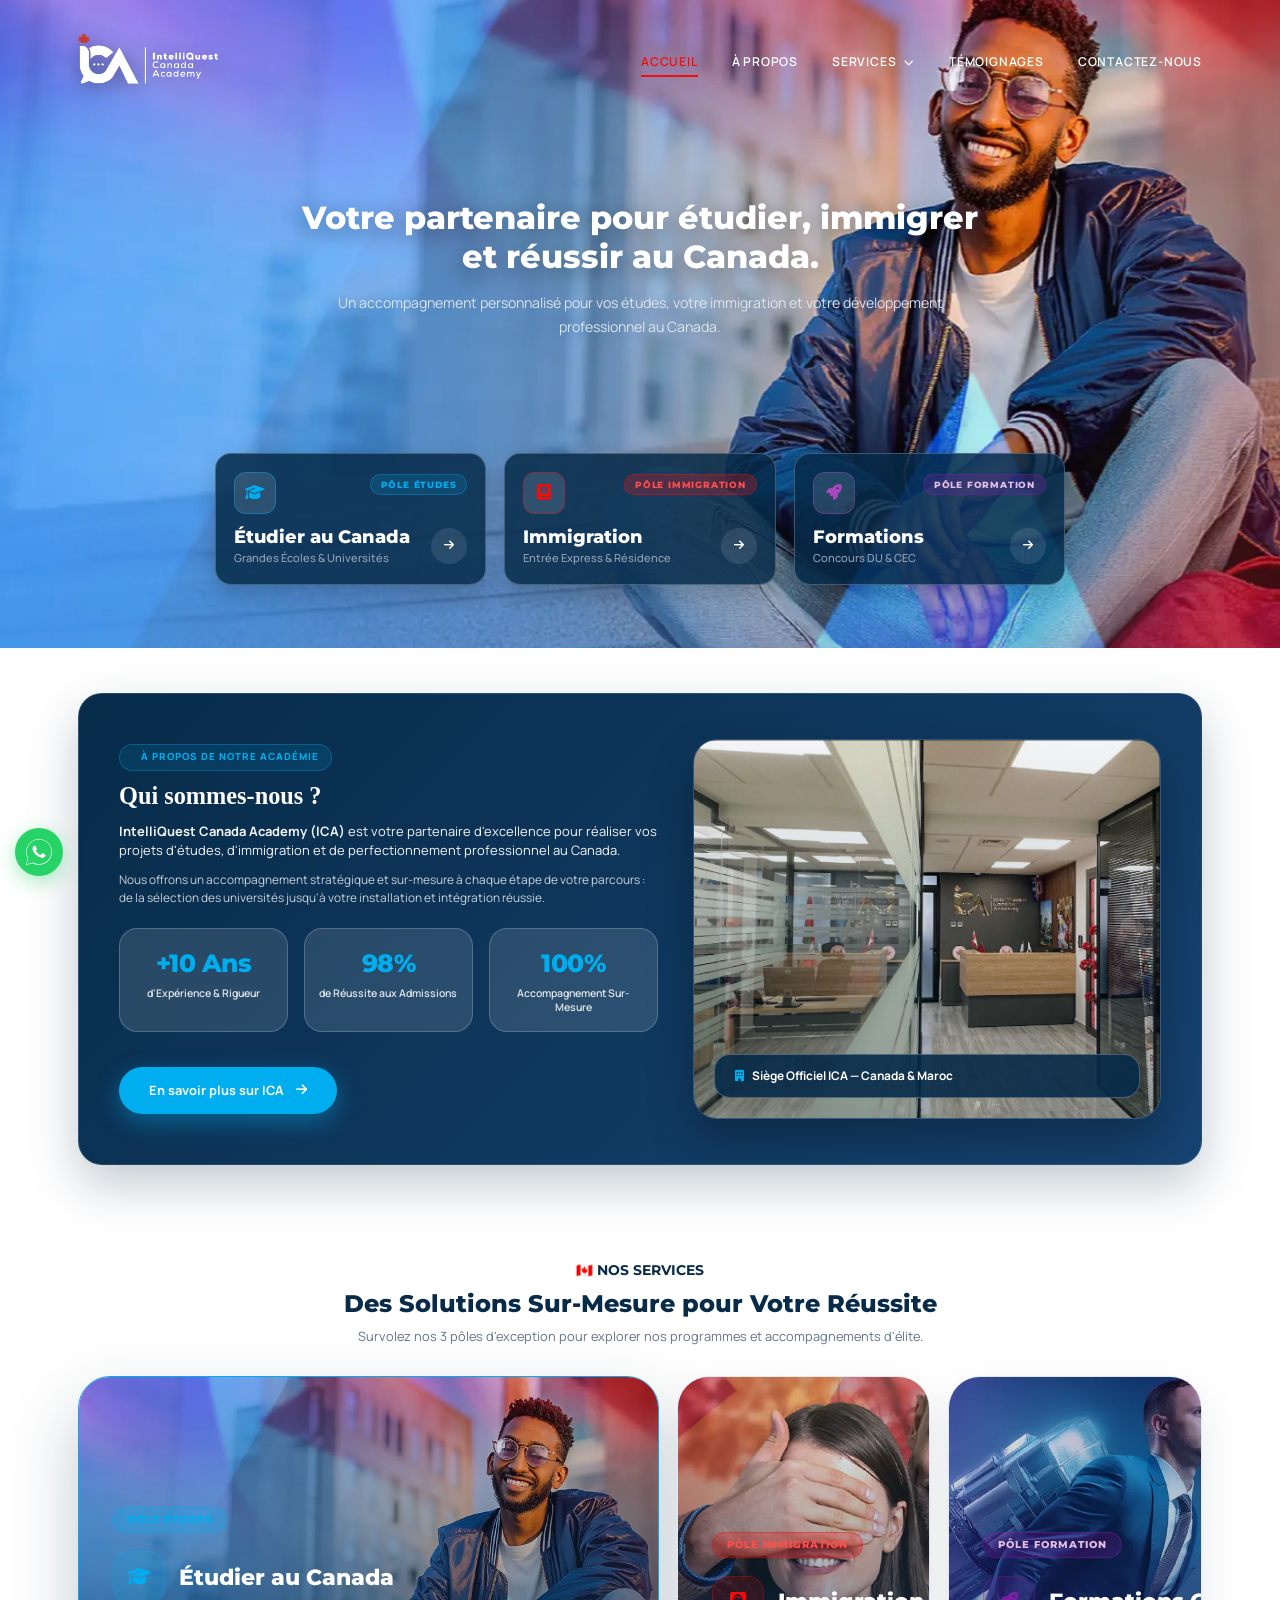
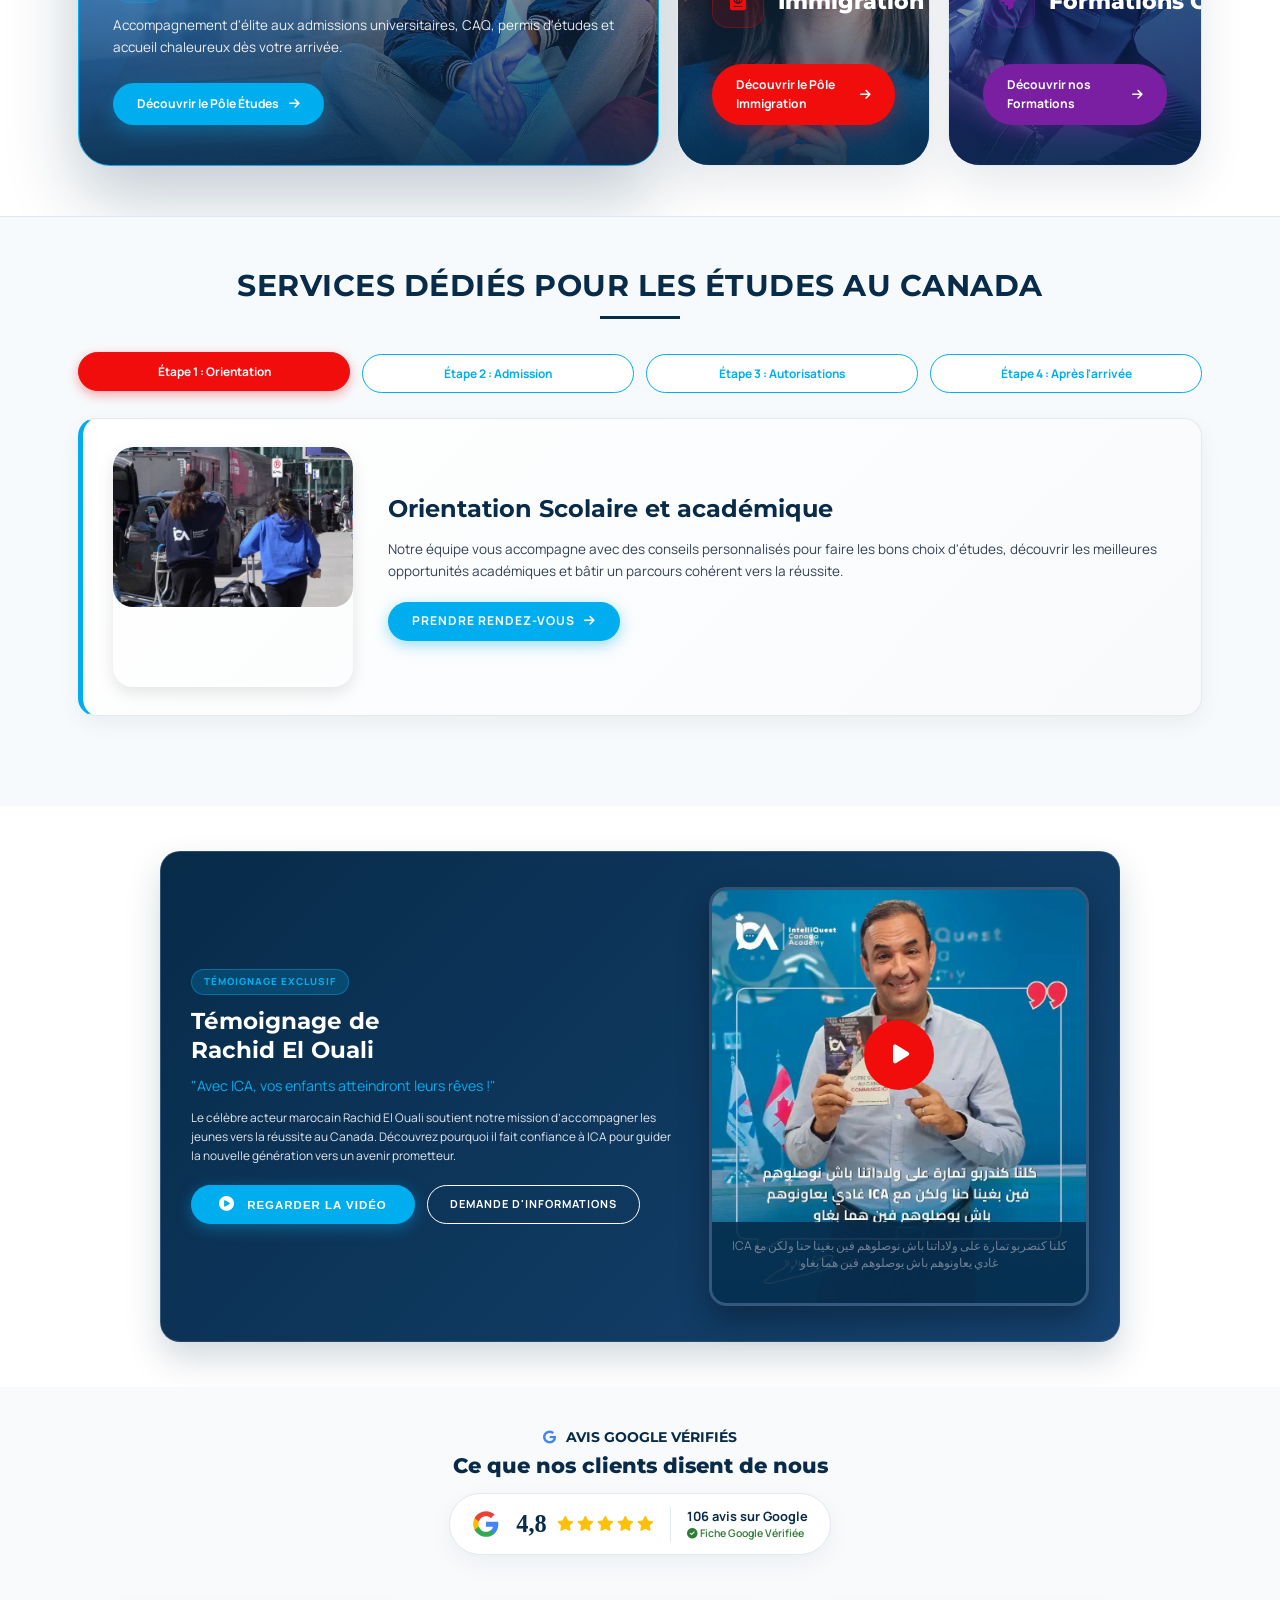
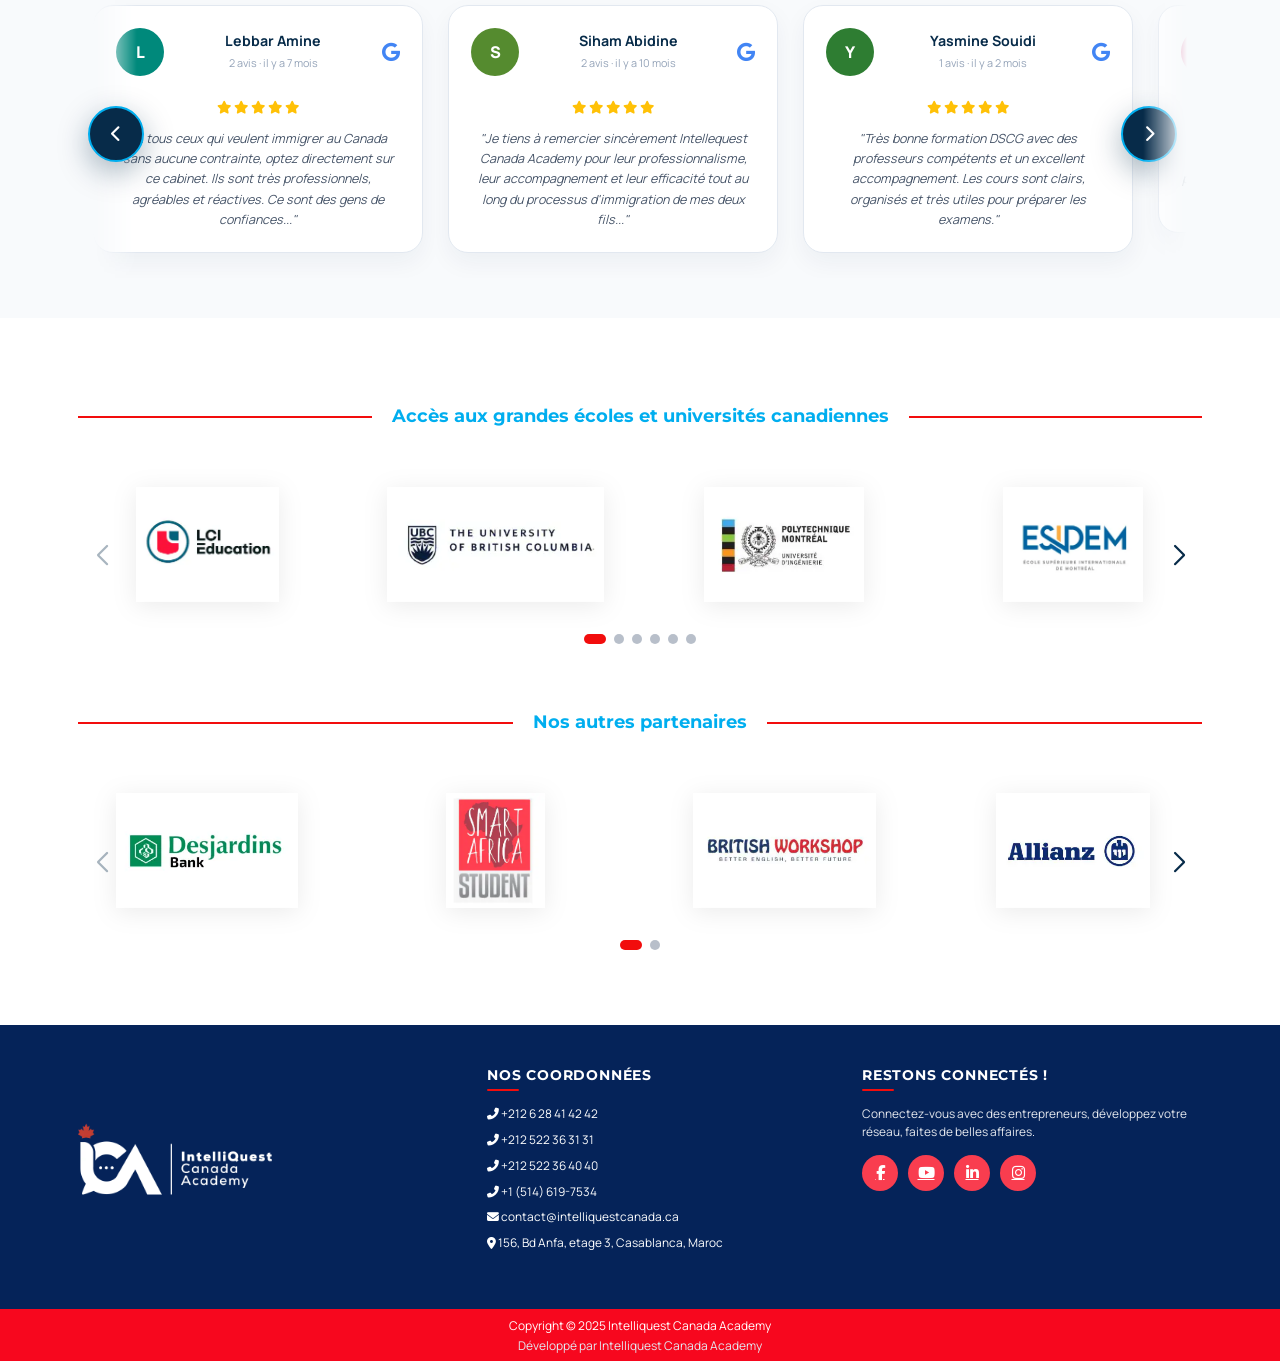
==== index.html @ 83389ce9 "Adjust step image box aspect ratio and dimensions to 240px x 240px matching intelliquestcanada.ca" ====
<!DOCTYPE html>
<html lang="fr-FR">
<head>
    <meta charset="UTF-8">
    <meta name="viewport" content="width=device-width, initial-scale=1.0">
    <title>IntelliQuest Canada Academy (ICA) – Accueil</title>
    <meta name="description" content="IntelliQuest Canada Academy vous accompagne dans vos démarches d'études et d'immigration au Canada depuis Casablanca.">
    
    <!-- Preconnect & DNS-Prefetch -->
    <link rel="preconnect" href="https://fonts.googleapis.com">
    <link rel="preconnect" href="https://fonts.gstatic.com" crossorigin>
    <link rel="dns-prefetch" href="https://cdnjs.cloudflare.com">
    
    <!-- Preload Critical Hero Image -->
    <link rel="preload" as="image" href="assets/images/pdf-student-banner.webp" fetchpriority="high">
    
    <!-- Consolidated Fonts with font-display: swap -->
    <link href="https://fonts.googleapis.com/css2?family=Manrope:wght@400;600;700&family=Montserrat:wght@400;600;700&display=swap" rel="stylesheet">
    
    <!-- Icons -->
    <link rel="stylesheet" href="https://cdnjs.cloudflare.com/ajax/libs/font-awesome/6.4.0/css/all.min.css" media="print" onload="this.media='all'">
    <noscript><link rel="stylesheet" href="https://cdnjs.cloudflare.com/ajax/libs/font-awesome/6.4.0/css/all.min.css"></noscript>
    
    <!-- Swiper CSS -->
    <link rel="stylesheet" href="https://cdn.jsdelivr.net/npm/swiper@8/swiper-bundle.min.css" />
    
    <!-- Minified Production CSS -->
    <link rel="stylesheet" href="style.min.css">
    
    <!-- Defer Minified JS -->
    <script src="script.min.js" defer></script>
</head>
<body>

    <!-- Header / Navbar -->
    <header class="site-header">
        <div class="container header-container">
            <a href="index.html" class="logo">
                <img src="assets/images/logo-ICA-en-blanc-500x500-px.webp" alt="ICA Logo" class="logo-img" width="280" height="140" fetchpriority="high">
            </a>
            
            <button class="mobile-menu-btn" aria-label="Toggle menu">
                <span class="btn-line"></span>
                <span class="btn-line"></span>
                <span class="btn-line"></span>
            </button>
            
            <nav class="main-nav">
                <ul class="nav-list">
                    <li><a href="index.html" class="active">Accueil</a></li>
                    <li><a href="a-propos.html">À propos</a></li>
                    <li class="has-dropdown">
                        <a href="javascript:void(0)">Services <i class="fas fa-chevron-down nav-chevron"></i></a>
                        <ul class="dropdown-menu simple-dropdown">
                            <li><a href="etudes.html">Études au Canada</a></li>
                            <li><a href="immigration.html">Immigration & Entrée Express</a></li>
                            <li><a href="formations.html">Formations Certifiantes</a></li>
                        </ul>
                    </li>
                    <li><a href="temoignages.html">Témoignages</a></li>
                    <li><a href="contact.html">Contactez-Nous</a></li>
                </ul>
            </nav>
        </div>
    </header>

    <!-- Hero Section Awwwards-Quality (Interactive Background Crossfade & 3 Integrated Services) -->
    <section id="hero-awwwards" class="hero-awwwards-section">
        <!-- Background Stack for Smooth Crossfading & Depth FX -->
        <div class="hero-backdrop-stack">
            <div class="hero-backdrop-layer bg-study active" style="background-image: url('assets/images/pdf-student-banner.webp');"></div>
            <div class="hero-backdrop-layer bg-immigration" data-src="assets/images/pdf-express-banner.webp"></div>
            <div class="hero-backdrop-layer bg-training" data-src="assets/images/pdf-rocket-banner.webp"></div>
            <div class="hero-backdrop-overlay"></div>
        </div>

        <div class="container hero-awwwards-container">
            <!-- Hero Header Text -->
            <div class="hero-awwwards-header">
                <h1 class="hero-awwwards-title">Votre partenaire pour étudier, immigrer et réussir au Canada.</h1>
                <p class="hero-awwwards-subtitle">
                    Un accompagnement personnalisé pour vos études, votre immigration et votre développement professionnel au Canada.
                </p>
            </div>

            <!-- 3 Integrated Interactive Service Glass Cards Grid -->
            <div class="hero-services-cards-grid">
                <!-- Service Card 1: Study in Canada -->
                <a href="etudes.html" class="interactive-service-card card-etudes" data-service-bg="study">
                    <div class="card-glass-glow"></div>
                    <div class="card-header-row">
                        <div class="card-icon-box blue-glow">
                            <i class="fas fa-graduation-cap"></i>
                        </div>
                        <span class="card-badge">PÔLE ÉTUDES</span>
                    </div>
                    <div class="card-body-row">
                        <div>
                            <h3 class="card-service-title">Étudier au Canada</h3>
                            <p class="card-service-tagline">Grandes Écoles & Universités</p>
                        </div>
                        <div class="card-arrow-box">
                            <i class="fas fa-arrow-right hero-card-arrow"></i>
                        </div>
                    </div>
                </a>

                <!-- Service Card 2: Immigration -->
                <a href="immigration.html" class="interactive-service-card card-immigration" data-service-bg="immigration">
                    <div class="card-glass-glow"></div>
                    <div class="card-header-row">
                        <div class="card-icon-box red-glow">
                            <i class="fas fa-passport"></i>
                        </div>
                        <span class="card-badge badge-red">PÔLE IMMIGRATION</span>
                    </div>
                    <div class="card-body-row">
                        <div>
                            <h3 class="card-service-title">Immigration</h3>
                            <p class="card-service-tagline">Entrée Express & Résidence</p>
                        </div>
                        <div class="card-arrow-box">
                            <i class="fas fa-arrow-right hero-card-arrow"></i>
                        </div>
                    </div>
                </a>

                <!-- Service Card 3: Training -->
                <a href="formations.html" class="interactive-service-card card-training" data-service-bg="training">
                    <div class="card-glass-glow"></div>
                    <div class="card-header-row">
                        <div class="card-icon-box purple-glow">
                            <i class="fas fa-rocket"></i>
                        </div>
                        <span class="card-badge badge-purple">PÔLE FORMATION</span>
                    </div>
                    <div class="card-body-row">
                        <div>
                            <h3 class="card-service-title">Formations</h3>
                            <p class="card-service-tagline">Concours DU & CEC</p>
                        </div>
                        <div class="card-arrow-box">
                            <i class="fas fa-arrow-right hero-card-arrow"></i>
                        </div>
                    </div>
                </a>
            </div>
        </div>
    </section>

    <!-- Section Qui sommes-nous ? (Concept C: Bandeau Immersif Bleu Nuit avec Chiffres Clés) -->
    <section class="about-corporate-section section bg-white" id="qui-sommes-nous">
        <div class="container">
            <div class="about-corporate-banner">
                <div class="about-corporate-grid">
                    <!-- Left Column: Text & 3 Key Stats -->
                    <div class="about-corporate-text-col">
                        <span class="about-badge-pill"><i class="fas fa-maple-leaf" style="margin-right: 6px;"></i> À PROPOS DE NOTRE ACADÉMIE</span>
                        <h2 class="about-corporate-title">Qui sommes-nous ?</h2>
                        <p class="about-corporate-lead">
                            <strong>IntelliQuest Canada Academy (ICA)</strong> est votre partenaire d'excellence pour réaliser vos projets d'études, d'immigration et de perfectionnement professionnel au Canada.
                        </p>
                        <p class="about-corporate-desc">
                            Nous offrons un accompagnement stratégique et sur-mesure à chaque étape de votre parcours : de la sélection des universités jusqu'à votre installation et intégration réussie.
                        </p>

                        <!-- 3 Key Stat Cards Row -->
                        <div class="about-stats-row">
                            <div class="about-stat-card">
                                <span class="stat-number">+10 Ans</span>
                                <span class="stat-label">d'Expérience & Rigueur</span>
                            </div>
                            <div class="about-stat-card">
                                <span class="stat-number">98%</span>
                                <span class="stat-label">de Réussite aux Admissions</span>
                            </div>
                            <div class="about-stat-card">
                                <span class="stat-number">100%</span>
                                <span class="stat-label">Accompagnement Sur-Mesure</span>
                            </div>
                        </div>

                        <!-- Action Button -->
                        <a href="a-propos.html" class="about-cta-btn">
                            <span>En savoir plus sur ICA</span>
                            <i class="fas fa-arrow-right icon-arrow"></i>
                        </a>
                    </div>

                    <!-- Right Column: High-Res Photo Stage with Glass Badge -->
                    <div class="about-corporate-img-col">
                        <div class="about-img-stage-box">
                            <img src="assets/images/pdf-bureau-reception.webp" alt="Bureau IntelliQuest Canada Academy" class="about-corporate-img" loading="lazy" decoding="async" width="550" height="400">
                            <div class="about-img-overlay"></div>
                            <div class="about-glass-badge">
                                <i class="fas fa-building" style="margin-right: 8px; color: #00AEEF;"></i>
                                <span>Siège Officiel ICA — Canada & Maroc</span>
                            </div>
                        </div>
                    </div>
                </div>
            </div>
        </div>
    </section>

    <!-- Concept 2: Expanding Glass Cards (Framer & Linear Style) -->
    <section class="services-expanding-section section bg-white" id="nos-services">
        <div class="container">
            <div class="expanding-section-header text-center">
                <span class="section-badge-pill">🇨🇦 NOS SERVICES</span>
                <h2 class="expanding-section-title">Des Solutions Sur-Mesure pour Votre Réussite</h2>
                <p class="expanding-section-subtitle">Survolez nos 3 pôles d'exception pour explorer nos programmes et accompagnements d'élite.</p>
            </div>

            <!-- Expanding Flex Cards Wrapper -->
            <div class="expanding-cards-flex">
                <!-- Card 1: Study in Canada -->
                <a href="etudes.html" class="expanding-card card-study active" data-service="study">
                    <div class="expanding-card-bg bg-study" style="background-image: url('assets/images/pdf-student-banner.webp');"></div>
                    <div class="expanding-card-overlay"></div>
                    
                    <div class="expanding-card-content">
                        <span class="expanding-badge badge-blue">PÔLE ÉTUDES</span>
                        <div class="expanding-card-header">
                            <div class="expanding-card-icon blue-icon">
                                <i class="fas fa-graduation-cap"></i>
                            </div>
                            <h3 class="expanding-card-title">Étudier au Canada</h3>
                        </div>
                        <p class="expanding-card-desc">
                            Accompagnement d'élite aux admissions universitaires, CAQ, permis d'études et accueil chaleureux dès votre arrivée.
                        </p>
                        <div class="expanding-discover-btn btn-blue">
                            <span>Découvrir le Pôle Études</span>
                            <i class="fas fa-arrow-right icon-arrow"></i>
                        </div>
                    </div>
                </a>

                <!-- Card 2: Immigration -->
                <a href="immigration.html" class="expanding-card card-immigration" data-service="immigration">
                    <div class="expanding-card-bg bg-immigration" style="background-image: url('assets/images/pdf-express-banner.webp');"></div>
                    <div class="expanding-card-overlay"></div>
                    
                    <div class="expanding-card-content">
                        <span class="expanding-badge badge-red">PÔLE IMMIGRATION</span>
                        <div class="expanding-card-header">
                            <div class="expanding-card-icon red-icon">
                                <i class="fas fa-passport"></i>
                            </div>
                            <h3 class="expanding-card-title">Immigration & Entrée Express</h3>
                        </div>
                        <p class="expanding-card-desc">
                            Stratégie sur-mesure pour Entrée Express, résidence permanente, Arrima et parrainage au Canada.
                        </p>
                        <div class="expanding-discover-btn btn-red">
                            <span>Découvrir le Pôle Immigration</span>
                            <i class="fas fa-arrow-right icon-arrow"></i>
                        </div>
                    </div>
                </a>

                <!-- Card 3: Training -->
                <a href="formations.html" class="expanding-card card-training" data-service="training">
                    <div class="expanding-card-bg bg-training" style="background-image: url('assets/images/pdf-rocket-banner.webp');"></div>
                    <div class="expanding-card-overlay"></div>
                    
                    <div class="expanding-card-content">
                        <span class="expanding-badge badge-purple">PÔLE FORMATION</span>
                        <div class="expanding-card-header">
                            <div class="expanding-card-icon purple-icon">
                                <i class="fas fa-rocket"></i>
                            </div>
                            <h3 class="expanding-card-title">Formations Certifiantes</h3>
                        </div>
                        <p class="expanding-card-desc">
                            Cycles intensifs (100H) de préparation aux concours d'expertise comptable CEC, diplômes DSCG et séminaires.
                        </p>
                        <div class="expanding-discover-btn btn-purple">
                            <span>Découvrir nos Formations</span>
                            <i class="fas fa-arrow-right icon-arrow"></i>
                        </div>
                    </div>
                </a>
            </div>
        </div>
    </section>

    <!-- Section Étapes d'Accompagnement (Services Dédiés pour les Études au Canada) -->
    <section class="section bg-light" id="block-etudes" style="border-top: 1px solid #E2E8F0; padding: 50px 0;">
        <div class="container">
            <div class="text-center" style="margin-bottom: 35px;">
                <h2 style="font-family: 'Minion Pro', Georgia, serif; font-size: 2.2rem; color: #072B49; margin-bottom: 10px; text-transform: uppercase; letter-spacing: 0.5px;">SERVICES DÉDIÉS POUR LES ÉTUDES AU CANADA</h2>
                <div style="width: 80px; height: 3px; background-color: #072B49; margin: 12px auto 0;"></div>
            </div>

            <div class="service-block-section">
                <!-- Step Pills Row -->
                <div class="pdf-steps-row">
                    <button class="pdf-step-pill active-red active" data-step-target="step-etudes-1" type="button">
                        Étape 1 : Orientation
                    </button>
                    <button class="pdf-step-pill border-blue" data-step-target="step-etudes-2" type="button">
                        Étape 2 : Admission
                    </button>
                    <button class="pdf-step-pill border-blue" data-step-target="step-etudes-3" type="button">
                        Étape 3 : Autorisations
                    </button>
                    <button class="pdf-step-pill border-blue" data-step-target="step-etudes-4" type="button">
                        Étape 4 : Après l'arrivée
                    </button>
                </div>

                <!-- Step Panels Container -->
                <div class="pdf-step-panels-wrapper">
                    <!-- Step 1 Panel: Orientation -->
                    <div class="pdf-service-content-grid step-panel active" id="step-etudes-1">
                        <div class="pdf-step-img-box">
                            <img src="assets/images/vlcsnap-2025-05-03-16h15m58s867-scaled-r5d6gshn615mbv1xu5wc4tj19huxks6lkuvss7yen4.webp" alt="Orientation Scolaire et académique" class="pdf-step-large-img" width="240" height="240" loading="lazy" decoding="async" style="border-radius: 20px; object-fit: cover; width: 100%; height: 100%;">
                        </div>
                        <div class="pdf-service-text-box">
                            <h3 class="pdf-service-title" style="font-size: 1.8rem; color: #072B49; margin: 0 0 14px; font-weight: 700;">Orientation Scolaire et académique</h3>
                            <p class="pdf-service-desc" style="color: #334155; font-size: 1rem; line-height: 1.65; margin-bottom: 20px;">
                                Notre équipe vous accompagne avec des conseils personnalisés pour faire les bons choix d'études, découvrir les meilleures opportunités académiques et bâtir un parcours cohérent vers la réussite.
                            </p>
                            <a href="contact.html" class="btn btn-cyan" style="padding: 10px 24px; font-size: 0.9rem;">Prendre Rendez-vous <i class="fas fa-arrow-right" style="margin-left: 6px;"></i></a>
                        </div>
                    </div>

                    <!-- Step 2 Panel: Admission -->
                    <div class="pdf-service-content-grid step-panel" id="step-etudes-2" style="display: none;">
                        <div class="pdf-step-img-box">
                            <img src="assets/images/depot-300x300.webp" alt="Démarches d’admission" class="pdf-step-large-img" width="240" height="240" loading="lazy" decoding="async" style="border-radius: 20px; object-fit: cover; width: 100%; height: 100%;">
                        </div>
                        <div class="pdf-service-text-box">
                            <h3 class="pdf-service-title" style="font-size: 1.8rem; color: #072B49; margin: 0 0 14px; font-weight: 700;">Démarches d’admission</h3>
                            <p class="pdf-service-desc" style="color: #334155; font-size: 1rem; line-height: 1.65; margin-bottom: 20px;">
                                Nos conseillers prennent en charge l’ensemble de vos démarches d’admission, du montage du dossier à la soumission de la candidature, pour vous aider à intégrer l’établissement scolaire, professionnel, collégial ou universitaire de votre choix.
                            </p>
                            <a href="contact.html" class="btn btn-cyan" style="padding: 10px 24px; font-size: 0.9rem;">Déposer mon Dossier <i class="fas fa-arrow-right" style="margin-left: 6px;"></i></a>
                        </div>
                    </div>

                    <!-- Step 3 Panel: Autorisations -->
                    <div class="pdf-service-content-grid step-panel" id="step-etudes-3" style="display: none;">
                        <div class="pdf-step-img-box">
                            <img src="assets/images/00-191x300.webp" alt="Démarches pour les autorisations" class="pdf-step-large-img" width="240" height="240" loading="lazy" decoding="async" style="border-radius: 20px; object-fit: cover; width: 100%; height: 100%;">
                        </div>
                        <div class="pdf-service-text-box">
                            <h3 class="pdf-service-title" style="font-size: 1.8rem; color: #072B49; margin: 0 0 14px; font-weight: 700;">Démarches pour les autorisations</h3>
                            <p class="pdf-service-desc" style="color: #334155; font-size: 1rem; line-height: 1.65; margin-bottom: 20px;">
                                Nous vous accompagnons dans l’obtention des autorisations nécessaires (CAQ / LAP , permis d’études, etc.) en assurant un suivi rigoureux et une préparation soignée de votre dossier, pour maximiser vos chances de succès.
                            </p>
                            <a href="contact.html" class="btn btn-cyan" style="padding: 10px 24px; font-size: 0.9rem;">Demander mon Permis <i class="fas fa-arrow-right" style="margin-left: 6px;"></i></a>
                        </div>
                    </div>

                    <!-- Step 4 Panel: Après l'arrivée -->
                    <div class="pdf-service-content-grid step-panel" id="step-etudes-4" style="display: none;">
                        <div class="pdf-step-img-box">
                            <img src="assets/images/vlcsnap-2025-04-30-15h50m21s967-2-300x221.webp" alt="Accompagnement après l'arrivée" class="pdf-step-large-img" width="240" height="240" loading="lazy" decoding="async" style="border-radius: 20px; object-fit: cover; width: 100%; height: 100%;">
                        </div>
                        <div class="pdf-service-text-box">
                            <h3 class="pdf-service-title" style="font-size: 1.8rem; color: #072B49; margin: 0 0 14px; font-weight: 700;">Accompagnement après l'arrivée</h3>
                            <p class="pdf-service-desc" style="color: #334155; font-size: 1rem; line-height: 1.65; margin-bottom: 20px;">
                                De la recherche et réservation de votre logement étudiant à l’accueil personnalisé à l’aéroport et aux démarches administratives sur place, nous veillons à votre parfaite intégration.
                            </p>
                            <a href="contact.html" class="btn btn-cyan" style="padding: 10px 24px; font-size: 0.9rem;">Organiser mon Arrivée <i class="fas fa-arrow-right" style="margin-left: 6px;"></i></a>
                        </div>
                    </div>
                </div>
            </div>
        </div>
    </section>

    <!-- Section Témoignage de Rachid El Ouali -->
    <section class="testimonial-pdf-section section">
        <div class="container">
            <div class="testimonial-modern-card">
                <div class="testimonial-pdf-grid">
                    <div class="testimonial-pdf-text-col">
                        <span class="testimonial-badge-pill">TÉMOIGNAGE EXCLUSIF</span>
                        <h2 class="pdf-section-title testimonial-card-title">Témoignage de<br>Rachid El Ouali</h2>
                        <p class="pdf-quote-bold">"Avec ICA, vos enfants atteindront leurs rêves !"</p>
                        <p class="pdf-testimonial-p">
                            Le célèbre acteur marocain Rachid El Ouali soutient notre mission d’accompagner les jeunes vers la réussite au Canada. Découvrez pourquoi il fait confiance à ICA pour guider la nouvelle génération vers un avenir prometteur.
                        </p>
                        <div class="testimonial-actions-row">
                            <button class="btn btn-cyan open-rachid-video-btn" type="button">
                                <i class="fas fa-play-circle" style="font-size: 1.1rem; margin-right: 8px;"></i> Regarder la Vidéo
                            </button>
                            <a href="contact.html" class="btn btn-outline-white">Demande d'informations</a>
                        </div>
                    </div>
                    <div class="testimonial-pdf-img-col">
                        <div class="pdf-video-card-modern open-rachid-video-btn" title="Cliquer pour lire le témoignage vidéo de Rachid El Ouali">
                            <img src="assets/images/0cd820c4-819d-4e2e-956d-1a5d13c58f6c.png.webp" alt="Témoignage Rachid El Ouali ICA" class="pdf-video-img" width="560" height="350" loading="lazy" decoding="async">
                            <div class="video-play-pulse">
                                <i class="fas fa-play"></i>
                            </div>
                            <div class="pdf-video-quote-overlay">
                                <p class="pdf-darija-text">كلنا كنضربو تمارة على ولاداتنا باش نوصلوهم فين بغينا حنا ولكن مع ICA غادي يعاونوهم باش يوصلوهم فين هما بغاو</p>
                            </div>
                        </div>
                    </div>
                </div>
            </div>
        </div>
    </section>
    <!-- Section Avis Google Authentiques (Google Reviews Grid Showcase) -->
    <section class="google-reviews-section section bg-light" id="avis-google">
        <div class="container">
            <!-- Google Reviews Header Banner -->
            <div class="google-reviews-header text-center">
                <span class="section-badge-pill"><i class="fab fa-google" style="margin-right: 6px; color: #4285F4;"></i> AVIS GOOGLE VÉRIFIÉS</span>
                <h2 class="google-reviews-title">Ce que nos clients disent de nous</h2>
                
                <!-- Google Rating Badge -->
                <div class="google-rating-summary-box">
                    <div class="google-logo-badge">
                        <svg width="28" height="28" viewBox="0 0 24 24" fill="none" xmlns="http://www.w3.org/2000/svg">
                            <path d="M22.56 12.25c0-.78-.07-1.53-.2-2.25H12v4.26h5.92c-.26 1.37-1.04 2.53-2.21 3.31v2.77h3.57c2.08-1.92 3.28-4.74 3.28-8.09z" fill="#4285F4"/>
                            <path d="M12 23c2.97 0 5.46-.98 7.28-2.66l-3.57-2.77c-.98.66-2.23 1.06-3.71 1.06-2.86 0-5.29-1.93-6.16-4.53H2.18v2.84C3.99 20.53 7.7 23 12 23z" fill="#34A853"/>
                            <path d="M5.84 14.09c-.22-.66-.35-1.36-.35-2.09s.13-1.43.35-2.09V7.06H2.18C1.43 8.55 1 10.22 1 12s.43 3.45 1.18 4.94l2.85-2.22.81-.63z" fill="#FBBC05"/>
                            <path d="M12 5.38c1.62 0 3.06.56 4.21 1.64l3.15-3.15C17.45 2.09 14.97 1 12 1 7.7 1 3.99 3.47 2.18 7.06l3.66 2.84c.87-2.6 3.3-4.52 6.16-4.52z" fill="#EA4335"/>
                        </svg>
                    </div>
                    <div class="rating-score-block">
                        <span class="rating-score">4,8</span>
                        <div class="rating-stars">
                            <i class="fas fa-star"></i>
                            <i class="fas fa-star"></i>
                            <i class="fas fa-star"></i>
                            <i class="fas fa-star"></i>
                            <i class="fas fa-star"></i>
                        </div>
                    </div>
                    <div class="rating-meta-text">
                        <span class="reviews-count">106 avis sur Google</span>
                        <span class="google-certified-tag"><i class="fas fa-check-circle"></i> Fiche Google Vérifiée</span>
                    </div>
                </div>
            </div>

            <!-- 1 Single Line Continuous Marquee Slider with Side Navigation Arrows -->
            <div class="google-reviews-slider-stage">
                <!-- Left Button Beside Comments -->
                <button class="google-side-btn google-prev-btn" id="google-prev-btn" aria-label="Avis précédent" title="Précédent">
                    <i class="fas fa-chevron-left"></i>
                </button>

                <div class="google-reviews-marquee-wrapper">
                    <div class="google-reviews-marquee-track">
                <!-- SET 1 of 5 Google Review Cards -->
                <!-- Review 1: Lebbar Amine -->
                <div class="google-review-card">
                    <div class="google-card-header">
                        <div class="reviewer-avatar avatar-green">L</div>
                        <div class="reviewer-info">
                            <h4 class="reviewer-name">Lebbar Amine</h4>
                            <span class="reviewer-meta">2 avis · il y a 7 mois</span>
                        </div>
                        <i class="fab fa-google google-card-icon"></i>
                    </div>
                    <div class="google-card-stars">
                        <i class="fas fa-star"></i><i class="fas fa-star"></i><i class="fas fa-star"></i><i class="fas fa-star"></i><i class="fas fa-star"></i>
                    </div>
                    <p class="google-card-text">
                        "À tous ceux qui veulent immigrer au Canada sans aucune contrainte, optez directement sur ce cabinet. Ils sont très professionnels, agréables et réactives. Ce sont des gens de confiances..."
                    </p>
                </div>

                <!-- Review 2: Siham Abidine -->
                <div class="google-review-card">
                    <div class="google-card-header">
                        <div class="reviewer-avatar avatar-lime">S</div>
                        <div class="reviewer-info">
                            <h4 class="reviewer-name">Siham Abidine</h4>
                            <span class="reviewer-meta">2 avis · il y a 10 mois</span>
                        </div>
                        <i class="fab fa-google google-card-icon"></i>
                    </div>
                    <div class="google-card-stars">
                        <i class="fas fa-star"></i><i class="fas fa-star"></i><i class="fas fa-star"></i><i class="fas fa-star"></i><i class="fas fa-star"></i>
                    </div>
                    <p class="google-card-text">
                        "Je tiens à remercier sincèrement Intellequest Canada Academy pour leur professionnalisme, leur accompagnement et leur efficacité tout au long du processus d'immigration de mes deux fils..."
                    </p>
                </div>

                <!-- Review 3: Yasmine Souidi -->
                <div class="google-review-card">
                    <div class="google-card-header">
                        <div class="reviewer-avatar avatar-darkgreen">Y</div>
                        <div class="reviewer-info">
                            <h4 class="reviewer-name">Yasmine Souidi</h4>
                            <span class="reviewer-meta">1 avis · il y a 2 mois</span>
                        </div>
                        <i class="fab fa-google google-card-icon"></i>
                    </div>
                    <div class="google-card-stars">
                        <i class="fas fa-star"></i><i class="fas fa-star"></i><i class="fas fa-star"></i><i class="fas fa-star"></i><i class="fas fa-star"></i>
                    </div>
                    <p class="google-card-text">
                        "Très bonne formation DSCG avec des professeurs compétents et un excellent accompagnement. Les cours sont clairs, organisés et très utiles pour préparer les examens."
                    </p>
                </div>

                <!-- Review 4: Yasmine Boujendar -->
                <div class="google-review-card">
                    <div class="google-card-header">
                        <div class="reviewer-avatar avatar-pink">Y</div>
                        <div class="reviewer-info">
                            <h4 class="reviewer-name">Yasmine Boujendar</h4>
                            <span class="reviewer-meta">2 avis · 3 photos · il y a un an</span>
                        </div>
                        <i class="fab fa-google google-card-icon"></i>
                    </div>
                    <div class="google-card-stars">
                        <i class="fas fa-star"></i><i class="fas fa-star"></i><i class="fas fa-star"></i><i class="fas fa-star"></i><i class="fas fa-star"></i>
                    </div>
                    <p class="google-card-text">
                        "Je suis extrêmement satisfaite des services d’ICA Cabinet d’Immigration ! Leur équipe est professionnelle, réactive et très à l’écoute. Grâce à eux, j’ai pu avancer sereinement..."
                    </p>
                </div>

                <!-- Review 5: Taoufik Ridaoui -->
                <div class="google-review-card">
                    <div class="google-card-header">
                        <div class="reviewer-avatar avatar-purple">T</div>
                        <div class="reviewer-info">
                            <h4 class="reviewer-name">Taoufik Ridaoui</h4>
                            <span class="reviewer-meta">3 avis · il y a un an</span>
                        </div>
                        <i class="fab fa-google google-card-icon"></i>
                    </div>
                    <div class="google-card-stars">
                        <i class="fas fa-star"></i><i class="fas fa-star"></i><i class="fas fa-star"></i><i class="fas fa-star"></i><i class="fas fa-star"></i>
                    </div>
                    <p class="google-card-text">
                        "Vraiement et sincerement ce sont des professionnels,acceueillants,disponibles.à l,ecoute.assurant un accompagnement tt au long du preces d obtention du visa étudiant de mon fils."
                    </p>
                </div>

                <!-- Review 6: Soukar Zakaria -->
                <div class="google-review-card">
                    <div class="google-card-header">
                        <div class="reviewer-avatar avatar-pink">S</div>
                        <div class="reviewer-info">
                            <h4 class="reviewer-name">Soukar Zakaria</h4>
                            <span class="reviewer-meta">2 avis · 2 photos · il y a 2 semaines</span>
                        </div>
                        <i class="fab fa-google google-card-icon"></i>
                    </div>
                    <div class="google-card-stars">
                        <i class="fas fa-star"></i><i class="fas fa-star"></i><i class="fas fa-star"></i><i class="fas fa-star"></i><i class="fas fa-star"></i>
                    </div>
                    <p class="google-card-text">
                        "J’ai déjà fait ma formation DSCG chez ICA et franchement c’était une très bonne expérience. Les formateurs sont compétents et prennent le temps d’expliquer. J’ai appris beaucoup de choses utiles..."
                    </p>
                </div>

                <!-- SET 2 (DUPLICATED FOR INFINITE 1-LINE LOOP) -->
                <!-- Review 1: Lebbar Amine -->
                <div class="google-review-card">
                    <div class="google-card-header">
                        <div class="reviewer-avatar avatar-green">L</div>
                        <div class="reviewer-info">
                            <h4 class="reviewer-name">Lebbar Amine</h4>
                            <span class="reviewer-meta">2 avis · il y a 7 mois</span>
                        </div>
                        <i class="fab fa-google google-card-icon"></i>
                    </div>
                    <div class="google-card-stars">
                        <i class="fas fa-star"></i><i class="fas fa-star"></i><i class="fas fa-star"></i><i class="fas fa-star"></i><i class="fas fa-star"></i>
                    </div>
                    <p class="google-card-text">
                        "À tous ceux qui veulent immigrer au Canada sans aucune contrainte, optez directement sur ce cabinet. Ils sont très professionnels, agréables et réactives. Ce sont des gens de confiances..."
                    </p>
                </div>

                <!-- Review 2: Siham Abidine -->
                <div class="google-review-card">
                    <div class="google-card-header">
                        <div class="reviewer-avatar avatar-lime">S</div>
                        <div class="reviewer-info">
                            <h4 class="reviewer-name">Siham Abidine</h4>
                            <span class="reviewer-meta">2 avis · il y a 10 mois</span>
                        </div>
                        <i class="fab fa-google google-card-icon"></i>
                    </div>
                    <div class="google-card-stars">
                        <i class="fas fa-star"></i><i class="fas fa-star"></i><i class="fas fa-star"></i><i class="fas fa-star"></i><i class="fas fa-star"></i>
                    </div>
                    <p class="google-card-text">
                        "Je tiens à remercier sincèrement Intellequest Canada Academy pour leur professionnalisme, leur accompagnement et leur efficacité tout au long du processus d'immigration de mes deux fils..."
                    </p>
                </div>

                <!-- Review 3: Yasmine Souidi -->
                <div class="google-review-card">
                    <div class="google-card-header">
                        <div class="reviewer-avatar avatar-darkgreen">Y</div>
                        <div class="reviewer-info">
                            <h4 class="reviewer-name">Yasmine Souidi</h4>
                            <span class="reviewer-meta">1 avis · il y a 2 mois</span>
                        </div>
                        <i class="fab fa-google google-card-icon"></i>
                    </div>
                    <div class="google-card-stars">
                        <i class="fas fa-star"></i><i class="fas fa-star"></i><i class="fas fa-star"></i><i class="fas fa-star"></i><i class="fas fa-star"></i>
                    </div>
                    <p class="google-card-text">
                        "Très bonne formation DSCG avec des professeurs compétents et un excellent accompagnement. Les cours sont clairs, organisés et très utiles pour préparer les examens."
                    </p>
                </div>

                <!-- Review 4: Yasmine Boujendar -->
                <div class="google-review-card">
                    <div class="google-card-header">
                        <div class="reviewer-avatar avatar-pink">Y</div>
                        <div class="reviewer-info">
                            <h4 class="reviewer-name">Yasmine Boujendar</h4>
                            <span class="reviewer-meta">2 avis · 3 photos · il y a un an</span>
                        </div>
                        <i class="fab fa-google google-card-icon"></i>
                    </div>
                    <div class="google-card-stars">
                        <i class="fas fa-star"></i><i class="fas fa-star"></i><i class="fas fa-star"></i><i class="fas fa-star"></i><i class="fas fa-star"></i>
                    </div>
                    <p class="google-card-text">
                        "Je suis extrêmement satisfaite des services d’ICA Cabinet d’Immigration ! Leur équipe est professionnelle, réactive et très à l’écoute. Grâce à eux, j’ai pu avancer sereinement..."
                    </p>
                </div>

                <!-- Review 5: Taoufik Ridaoui -->
                <div class="google-review-card">
                    <div class="google-card-header">
                        <div class="reviewer-avatar avatar-purple">T</div>
                        <div class="reviewer-info">
                            <h4 class="reviewer-name">Taoufik Ridaoui</h4>
                            <span class="reviewer-meta">3 avis · il y a un an</span>
                        </div>
                        <i class="fab fa-google google-card-icon"></i>
                    </div>
                    <div class="google-card-stars">
                        <i class="fas fa-star"></i><i class="fas fa-star"></i><i class="fas fa-star"></i><i class="fas fa-star"></i><i class="fas fa-star"></i>
                    </div>
                    <p class="google-card-text">
                        "Vraiement et sincerement ce sont des professionnels,acceueillants,disponibles.à l,ecoute.assurant un accompagnement tt au long du preces d obtention du visa étudiant de mon fils."
                    </p>
                </div>

                <!-- Review 6: Soukar Zakaria -->
                <div class="google-review-card">
                    <div class="google-card-header">
                        <div class="reviewer-avatar avatar-pink">S</div>
                        <div class="reviewer-info">
                            <h4 class="reviewer-name">Soukar Zakaria</h4>
                            <span class="reviewer-meta">2 avis · 2 photos · il y a 2 semaines</span>
                        </div>
                        <i class="fab fa-google google-card-icon"></i>
                    </div>
                    <div class="google-card-stars">
                        <i class="fas fa-star"></i><i class="fas fa-star"></i><i class="fas fa-star"></i><i class="fas fa-star"></i><i class="fas fa-star"></i>
                    </div>
                    <p class="google-card-text">
                        "J’ai déjà fait ma formation DSCG chez ICA et franchement c’était une très bonne expérience. Les formateurs sont compétents et prennent le temps d’expliquer. J’ai appris beaucoup de choses utiles..."
                    </p>
                </div>
            </div>

            <!-- Right Button Beside Comments -->
            <button class="google-side-btn google-next-btn" id="google-next-btn" aria-label="Avis suivant" title="Suivant">
                <i class="fas fa-chevron-right"></i>
            </button>
        </div>
    </section>

    <!-- Modal Vidéo Native In-Page (Rachid El Ouali) -->
    <div id="rachid-video-modal" class="video-modal-overlay">
        <div class="video-modal-card">
            <button class="video-modal-close" aria-label="Fermer la vidéo">&times;</button>
            <div class="video-modal-iframe-box">
                <iframe id="rachid-iframe" src="" title="Témoignage Rachid El Ouali ICA" frameborder="0" allow="accelerometer; autoplay; clipboard-write; encrypted-media; gyroscope; picture-in-picture" allowfullscreen></iframe>
            </div>
        </div>
    </div>

    <!-- Section Logos Universités Canadiennes & Partenaires -->
    <section class="partners-pdf-section">
        <div class="container">
            <!-- Red Horizontal Line Divider -->
            <div class="pdf-red-divider">
                <span>Accès aux grandes écoles et universités canadiennes</span>
            </div>

            <div class="swiper partners-swiper">
                <div class="swiper-wrapper">
                    <div class="swiper-slide"><img src="assets/images/Artboard-12-3-300x241.webp" alt="Concordia University" class="partner-pdf-img" width="160" height="80" loading="lazy" decoding="async"></div>
                    <div class="swiper-slide"><img src="assets/images/Artboard-14-3-300x159.webp" alt="uOttawa" class="partner-pdf-img" width="160" height="80" loading="lazy" decoding="async"></div>
                    <div class="swiper-slide"><img src="assets/images/Artboard-15-3-300x216.webp" alt="LCI Education" class="partner-pdf-img" width="160" height="80" loading="lazy" decoding="async"></div>
                    <div class="swiper-slide"><img src="assets/images/Artboard-17-2-300x246.webp" alt="Université Partenaire 4" class="partner-pdf-img" width="160" height="80" loading="lazy" decoding="async"></div>
                    <div class="swiper-slide"><img src="assets/images/Artboard-19-2-300x246.webp" alt="Université Partenaire 5" class="partner-pdf-img" width="160" height="80" loading="lazy" decoding="async"></div>
                    <div class="swiper-slide"><img src="assets/images/Artboard-20-2-300x203.webp" alt="Université Partenaire 6" class="partner-pdf-img" width="160" height="80" loading="lazy" decoding="async"></div>
                    <div class="swiper-slide"><img src="assets/images/Artboard-21-3-300x198.webp" alt="Université Partenaire 7" class="partner-pdf-img" width="160" height="80" loading="lazy" decoding="async"></div>
                    <div class="swiper-slide"><img src="assets/images/Artboard-22-3-300x186.webp" alt="Université Partenaire 8" class="partner-pdf-img" width="160" height="80" loading="lazy" decoding="async"></div>
                    <div class="swiper-slide"><img src="assets/images/Artboard-23-3-300x201.webp" alt="Université Partenaire 9" class="partner-pdf-img" width="160" height="80" loading="lazy" decoding="async"></div>
                </div>
                <div class="swiper-pagination"></div>
                <div class="swiper-button-prev"></div>
                <div class="swiper-button-next"></div>
            </div>

            <!-- Red Horizontal Line Divider -->
            <div class="pdf-red-divider" style="margin-top: 50px;">
                <span>Nos autres partenaires</span>
            </div>

            <div class="swiper partners-swiper">
                <div class="swiper-wrapper">
                    <div class="swiper-slide"><img src="assets/images/Artboard-24-3-300x190.webp" alt="Allianz" class="partner-pdf-img" width="160" height="80" loading="lazy" decoding="async"></div>
                    <div class="swiper-slide"><img src="assets/images/Artboard-25-3-259x300.webp" alt="TuGo" class="partner-pdf-img" width="160" height="80" loading="lazy" decoding="async"></div>
                    <div class="swiper-slide"><img src="assets/images/Artboard-13-3-300x189.webp" alt="Desjardins Bank" class="partner-pdf-img" width="160" height="80" loading="lazy" decoding="async"></div>
                    <div class="swiper-slide"><img src="assets/images/Artboard-16-3-300x224.webp" alt="Partenaire Financier 4" class="partner-pdf-img" width="160" height="80" loading="lazy" decoding="async"></div>
                    <div class="swiper-slide"><img src="assets/images/Artboard-18-2-300x300.webp" alt="Partenaire Assurance 5" class="partner-pdf-img" width="160" height="80" loading="lazy" decoding="async"></div>
                </div>
                <div class="swiper-pagination"></div>
                <div class="swiper-button-prev"></div>
                <div class="swiper-button-next"></div>
            </div>
        </div>
    </section>

    <!-- Footer -->
    <footer class="site-footer">
        <div class="container">
            <div class="footer-grid">
                <div class="footer-logo-col">
                    <img src="assets/images/logo-ICA-en-blanc-500x500-px.webp" alt="ICA Logo" class="footer-logo" width="190" height="95" loading="lazy" decoding="async">
                </div>
                
                <div class="footer-contact-col">
                    <h3>Nos coordonnées</h3>
                    <ul class="footer-contact-list">
                        <li><i class="fas fa-phone-alt"></i> +212 6 28 41 42 42</li>
                        <li><i class="fas fa-phone-alt"></i> +212 522 36 31 31</li>
                        <li><i class="fas fa-phone-alt"></i> +212 522 36 40 40</li>
                        <li><i class="fas fa-phone-alt"></i> +1 (514) 619-7534</li>
                        <li><i class="fas fa-envelope"></i> contact@intelliquestcanada.ca</li>
                        <li><i class="fas fa-map-marker-alt"></i> 156, Bd Anfa, etage 3, Casablanca, Maroc</li>
                    </ul>
                </div>
                
                <div class="footer-social-col">
                    <h3>Restons connectés !</h3>
                    <p>Connectez-vous avec des entrepreneurs, développez votre réseau, faites de belles affaires.</p>
                    <div class="footer-social-links">
                        <a href="https://www.facebook.com/intelliquestca/" target="_blank" aria-label="Facebook"><i class="fab fa-facebook-f"></i></a>
                        <a href="https://www.youtube.com/@IntelliQuestCanadaAcadem-iw8tp/featured" target="_blank" aria-label="Youtube"><i class="fab fa-youtube"></i></a>
                        <a href="https://www.linkedin.com/company/intelliquest-canada-academy/" target="_blank" aria-label="Linkedin"><i class="fab fa-linkedin-in"></i></a>
                        <a href="https://www.instagram.com/intelliquestca/" target="_blank" aria-label="Instagram"><i class="fab fa-instagram"></i></a>
                    </div>
                </div>
            </div>
        </div>
        <div class="footer-bottom">
            <div class="container">
                <p class="copyright-text-main">Copyright &copy; 2025 Intelliquest Canada Academy</p>
                <p class="developed-text">Développé par Intelliquest Canada Academy</p>
            </div>
        </div>
    </footer>

    <!-- WhatsApp Floating Button -->
    <a href="https://wa.me/212628414242?text=Bonjour%20IntelliQuest%20Canada%20Academy" target="_blank" class="whatsapp-float-btn" aria-label="WhatsApp us">
        <svg viewBox="0 0 1219.547 1225.016" width="30" height="30">
            <path fill="#FFFFFF" d="M1041.858 178.02C927.206 63.289 774.753.07 612.325 0 277.617 0 5.232 272.298 5.098 606.991c-.039 106.986 27.915 211.42 81.048 303.476L0 1225.016l321.898-84.406c88.689 48.368 188.547 73.855 290.166 73.896h.258.003c334.654 0 607.08-272.346 607.222-607.023.056-162.208-63.052-314.724-177.689-429.463zm-429.533 933.963h-.197c-90.578-.048-179.402-24.366-256.878-70.339l-18.438-10.93-191.021 50.083 51-186.176-12.013-19.087c-50.525-80.336-77.198-173.175-77.16-268.504.111-278.186 226.507-504.503 504.898-504.503 134.812.056 261.519 52.604 356.814 147.965 95.289 95.36 147.728 222.128 147.688 356.948-.118 278.195-226.522 504.543-504.693 504.543z"/>
            <path fill="#25d366" d="M27.875 1190.114l82.211-300.18c-50.719-87.852-77.391-187.523-77.359-289.602.133-319.398 260.078-579.25 579.469-579.25 155.016.07 300.508 60.398 409.898 169.891 109.414 109.492 169.633 255.031 169.57 409.812-.133 319.406-260.094 579.281-579.445 579.281-.023 0 .016 0 0 0h-.258c-96.977-.031-192.266-24.375-276.898-70.5l-307.188 80.548z"/>
            <path fill="#FFFFFF" d="M462.273 349.294c-11.234-24.977-23.062-25.477-33.75-25.914-8.742-.375-18.75-.352-28.742-.352-10 0-26.25 3.758-39.992 18.766-13.75 15.008-52.5 51.289-52.5 125.078 0 73.797 53.75 145.102 61.242 155.117 7.5 10 103.758 166.266 256.203 226.383 126.695 49.961 152.477 40.023 179.977 37.523s88.734-36.273 101.234-71.297c12.5-35.016 12.5-65.031 8.75-71.305-3.75-6.25-13.75-10-28.75-17.5s-88.734-43.789-102.484-48.789-23.75-7.5-33.75 7.516c-10 15-38.727 48.773-47.477 58.773-8.75 10.023-17.5 11.273-32.5 3.773-15-7.523-63.305-23.344-120.609-74.438-44.586-39.75-74.688-88.844-83.438-103.859-8.75-15-.938-23.125 6.586-30.602 6.734-6.719 15-17.508 22.5-26.266 7.484-8.758 9.984-15.008 14.984-25.008 5-10.016 2.5-18.773-1.25-26.273s-32.898-81.67-46.234-111.326z"/>
        </svg>
        <span>WhatsApp us</span>
    </a>

    <!-- Swiper JS -->
    <script src="https://cdn.jsdelivr.net/npm/swiper@8/swiper-bundle.min.js"></script>

    <!-- Custom Script -->
    <script src="script.js"></script>
</body>
</html>
---- style.min.css ----
:root{--primary-color:#F20D0D;--primary-dark:#c80a0a;--primary-pink-red:#F93D4F;--secondary-color:#072B49;--secondary-light:#164371;--footer-bg:#052359;--copyright-bg:#F7071E;--text-color:#2d3748;--text-muted:#718096;--bg-light:#f7fafc;--bg-white:#ffffff;--border-color:#e2e8f0;--font-primary:'Manrope',sans-serif;--font-secondary:'Manrope',sans-serif;--font-nav:'Montserrat',sans-serif;--font-copyright:'Manrope',sans-serif;--font-minion:'Montserrat',sans-serif;--transition:opacity 0.3s ease,transform 0.3s ease,color 0.3s ease,background-color 0.3s ease,border-color 0.3s ease,box-shadow 0.3s ease;--shadow-sm:0 1px 3px rgba(0,0,0,0.1);--shadow-md:0 4px 12px rgba(0,0,0,0.08);--shadow-lg:0 10px 25px rgba(0,0,0,0.1)}*{margin:0;padding:0;box-sizing:border-box}html{scroll-behavior:smooth;font-size:13.5px}body{font-family:var(--font-primary);color:var(--text-color);line-height:1.5;background-color:var(--bg-white);overflow-x:hidden}.container{width:100%;max-width:1240px;margin:0 auto;padding:0 28px}.section{padding:45px 0}.bg-light{background-color:var(--bg-light)}.bg-gradient-blue{background:linear-gradient(135deg,var(--secondary-color) 0%,var(--secondary-light) 100%);color:white}.border-top-dark{border-top:1px solid rgba(255,255,255,0.1)}h1,h2,h3,h4,h5,h6,.pdf-section-title,.hero-awwwards-title,.card-service-title,.split-card-title,.carousel-card-title,.timeline-card-title,.expanding-card-title,.section-badge-pill,.hero-badge-pill,.card-badge,.expanding-badge,.nav-links a{font-family:var(--font-minion) !important;font-weight:700;color:var(--secondary-color);margin-bottom:1.2rem;line-height:1.25}.text-white h1,.text-white h2,.text-white h3,.text-white h4{color:white}p{margin-bottom:1.2rem;color:var(--text-muted)}.text-white p{color:#cbd5e0}.divider-line{width:50px;height:4px;background-color:#1F3665;margin-bottom:20px;border-radius:2px}.divider-line.center{margin-left:auto;margin-right:auto}.section-title{font-size:1.65rem;margin-bottom:25px;text-transform:uppercase;letter-spacing:0.5px}.text-center{text-align:center}.btn{display:inline-block;padding:14px 32px;border-radius:50px;font-weight:700;text-transform:uppercase;font-size:0.85rem;letter-spacing:1px;cursor:pointer;transition:var(--transition);border:none}.btn-primary{background-color:var(--primary-color);color:white;box-shadow:0 4px 14px rgba(242,13,13,0.4)}.btn-primary:hover{background-color:var(--primary-dark);transform:translateY(-2px);box-shadow:0 6px 20px rgba(242,13,13,0.6)}.btn-large{padding:16px 40px;font-size:0.95rem}.site-header{position:absolute;top:0;left:0;width:100%;z-index:1000;transition:padding 0.3s cubic-bezier(0.16,1,0.3,1),background-color 0.3s ease,box-shadow 0.3s ease;padding:14px 0 10px 0;background:transparent !important;border-top:none}.site-header.scrolled{position:fixed;background:#072B49 !important;box-shadow:0 4px 18px rgba(0,0,0,0.25);padding:6px 0 !important;height:60px !important;display:flex;align-items:center;transform:translateZ(0)}.header-container{display:flex;justify-content:space-between;align-items:center;width:100%}.logo{display:inline-flex;align-items:center;position:relative;z-index:1010;text-decoration:none}.logo-img{height:140px;width:auto;max-width:250px;margin-top:-22px;margin-bottom:-22px;display:block;object-fit:contain;transition:transform 0.3s ease,filter 0.3s ease;filter:drop-shadow(0 3px 10px rgba(0,0,0,0.4))}.site-header.scrolled .logo-img{height:140px !important;max-width:250px !important;margin-top:-22px !important;margin-bottom:-22px !important;filter:drop-shadow(0 3px 10px rgba(0,0,0,0.4))}.main-nav{display:flex;align-items:center;transform:none;transition:transform 0.3s ease}.site-header.scrolled .main-nav{transform:none}.nav-list{display:flex;align-items:center;gap:34px;list-style:none;margin:0;padding:0}.nav-list a:not(.btn){color:#FFFFFF;font-family:'Poppins','Manrope',sans-serif !important;font-size:0.9rem !important;font-weight:600 !important;text-transform:uppercase !important;letter-spacing:0.8px;position:relative;padding:6px 0;margin:0;transition:color 0.25s ease;text-decoration:none;display:inline-block}.nav-list a:not(.btn):hover,.nav-list a.active:not(.btn){color:var(--primary-color) !important}.nav-list a:not(.btn)::after{content:'';position:absolute;bottom:0;left:0;right:0;height:2px;background-color:var(--primary-color);transition:transform 0.25s ease;transform:scaleX(0);transform-origin:center}.nav-list a:not(.btn):hover::after,.nav-list a.active:not(.btn)::after{transform:scaleX(1)}.has-dropdown{position:relative}.nav-chevron{font-size:0.72rem;margin-left:5px;transition:transform 0.3s ease}.has-dropdown:hover .nav-chevron{transform:rotate(180deg)}.dropdown-menu.simple-dropdown{position:absolute;top:100%;left:0;width:260px;background:#072B49;backdrop-filter:blur(16px);-webkit-backdrop-filter:blur(16px);border-radius:14px;padding:10px 0;box-shadow:0 16px 35px rgba(0,0,0,0.4);border:1px solid rgba(255,255,255,0.18);list-style:none;margin:0;opacity:0;visibility:hidden;transform:translateY(10px);transition:opacity 0.25s ease,transform 0.25s ease,visibility 0.25s ease;z-index:9999}.has-dropdown:hover .dropdown-menu.simple-dropdown{opacity:1;visibility:visible;transform:translateY(4px)}.dropdown-menu.simple-dropdown li{margin:0;padding:0}.dropdown-menu.simple-dropdown a{display:block;padding:11px 20px;color:#FFFFFF !important;font-family:var(--font-primary);font-size:0.95rem !important;font-weight:600 !important;text-decoration:none;transition:background 0.2s ease,color 0.2s ease}.dropdown-menu.simple-dropdown a::after{display:none !important}.dropdown-menu.simple-dropdown a:hover,.dropdown-menu.simple-dropdown a.active{background:rgba(255,255,255,0.12);color:#F20D0D !important}.services-mega-menu{position:absolute;top:100%;left:50%;transform:translateX(-50%) translateY(16px);width:820px;background:rgba(7,43,73,0.94);backdrop-filter:blur(24px);-webkit-backdrop-filter:blur(24px);border:1px solid rgba(255,255,255,0.18);border-radius:24px;padding:24px;box-shadow:0 25px 60px rgba(0,0,0,0.45);opacity:0;visibility:hidden;pointer-events:none;transition:opacity 0.35s cubic-bezier(0.16,1,0.3,1),transform 0.35s cubic-bezier(0.16,1,0.3,1),visibility 0.35s ease;z-index:9999}.has-mega-menu:hover .services-mega-menu{opacity:1;visibility:visible;pointer-events:auto;transform:translateX(-50%) translateY(10px)}.mega-menu-grid{display:grid;grid-template-columns:repeat(3,1fr);gap:16px}.mega-menu-card{display:flex;flex-direction:column;padding:20px 18px;border-radius:18px;background:rgba(255,255,255,0.06);border:1px solid rgba(255,255,255,0.12);text-decoration:none !important;transition:all 0.35s cubic-bezier(0.16,1,0.3,1);position:relative;overflow:hidden}.mega-menu-card:hover{transform:translateY(-4px);background:rgba(255,255,255,0.14);border-color:rgba(255,255,255,0.35)}.card-study:hover{border-color:#00AEEF;box-shadow:0 10px 25px rgba(0,174,239,0.3)}.card-immigration:hover{border-color:#F20D0D;box-shadow:0 10px 25px rgba(242,13,13,0.3)}.card-training:hover{border-color:#AB47BC;box-shadow:0 10px 25px rgba(171,71,188,0.3)}.mega-icon-box{width:44px;height:44px;border-radius:14px;display:flex;align-items:center;justify-content:center;font-size:1.25rem;margin-bottom:14px;transition:transform 0.35s cubic-bezier(0.16,1,0.3,1)}.blue-accent{background:rgba(0,174,239,0.18);color:#00AEEF;border:1px solid rgba(0,174,239,0.35)}.red-accent{background:rgba(242,13,13,0.18);color:#FF4D4D;border:1px solid rgba(242,13,13,0.35)}.purple-accent{background:rgba(171,71,188,0.18);color:#E1BEE7;border:1px solid rgba(171,71,188,0.35)}.mega-menu-card:hover .mega-icon-box{transform:scale(1.1) rotate(-5deg)}.mega-card-title-row{display:flex;align-items:center;justify-content:space-between;margin-bottom:8px}.mega-card-title{font-family:var(--font-minion);font-size:1.15rem;font-weight:700;color:#FFFFFF}.mega-arrow{font-size:0.85rem;color:#94A3B8;transition:transform 0.3s ease,color 0.3s ease}.mega-menu-card:hover .mega-arrow{transform:translateX(6px);color:#FFFFFF}.mega-card-desc{font-size:0.82rem;color:#CBD5E1;line-height:1.45;margin-bottom:12px}.mega-badge{display:inline-block;font-size:0.68rem;font-weight:800;letter-spacing:0.8px;padding:4px 10px;border-radius:12px;align-self:flex-start}.mobile-menu-btn{display:none;flex-direction:column;justify-content:space-between;width:30px;height:20px;background:transparent;border:none;cursor:pointer}.btn-line{width:100%;height:3px;background-color:white;border-radius:2px;transition:var(--transition)}.hero-slider-container{position:relative;height:520px;min-height:460px;max-height:580px;overflow:hidden}.slider{position:relative;height:100%;width:100%}.slide{position:absolute;top:0;left:0;width:100%;height:100%;opacity:0;visibility:hidden;transition:opacity 1s ease-in-out,visibility 1s ease-in-out;display:flex;align-items:center;justify-content:center}.slide.active{opacity:1;visibility:visible}.slide-bg{position:absolute;top:0;left:0;width:100%;height:100%;background-size:cover;background-position:center;transform:scale(1.15);transition:transform 6s ease-out}.slide.active .slide-bg{transform:scale(1)}.slide-overlay{position:absolute;top:0;left:0;width:100%;height:100%;background:transparent;z-index:1}.slide-content{position:relative;z-index:2;max-width:900px;padding:0 20px;color:white}.slide-artboard{max-width:450px;height:auto;margin-bottom:30px}.slide-title{font-family:var(--font-secondary);color:white;font-size:3.2rem;font-weight:800;margin-bottom:30px;line-height:1.2;text-shadow:0 2px 10px rgba(0,0,0,0.3)}.slider-dots{position:absolute;bottom:30px;left:50%;transform:translateX(-50%);z-index:10;display:flex;gap:15px}.dot{width:12px;height:12px;border-radius:50%;background-color:rgba(255,255,255,0.4);border:2px solid transparent;cursor:pointer;transition:var(--transition)}.dot.active,.dot:hover{background-color:var(--primary-color);border-color:white;transform:scale(1.2)}.animate-in{opacity:0;transform:translateY(40px);transition:opacity 1s ease,transform 1s ease}.slide.active .animate-in{opacity:1;transform:translateY(0)}.delay-2{transition-delay:0.3s}.about-grid{display:grid;grid-template-columns:1.2fr 0.8fr;gap:60px;align-items:center}.lead-text{font-size:1.25rem;color:var(--secondary-color);font-weight:600;line-height:1.5;margin-bottom:20px}.about-img{width:100%;height:auto;border-radius:19px;box-shadow:var(--shadow-lg)}.services-tabs-section{position:relative;overflow:hidden}.services-tabs-section{position:relative;overflow:hidden}.services-badge-header{display:inline-flex;align-items:center;justify-content:center;gap:12px;background:#FFFFFF;padding:8px 22px;border-radius:30px;box-shadow:0 4px 18px rgba(15,23,42,0.08);border:1px solid #E2E8F0;margin-bottom:20px;transition:transform 0.4s cubic-bezier(0.16,1,0.3,1),box-shadow 0.4s ease}.services-badge-header:hover{transform:translateY(-3px) scale(1.02);box-shadow:0 10px 28px rgba(15,23,42,0.14)}.services-badge-header img{height:32px;width:auto;border-radius:4px;animation:badgeFloat 3.5s ease-in-out infinite}@keyframes badgeFloat{0%,100%{transform:translateY(0)}50%{transform:translateY(-4px)}}.services-badge-header .section-title{font-size:1.45rem;margin-bottom:0;color:var(--secondary-color);font-weight:800}.tabs-container{margin-top:25px;border-radius:18px;overflow:hidden;box-shadow:0 12px 35px -10px rgba(15,23,42,0.09);background-color:#FFFFFF;border:1px solid #E2E8F0;transition:transform 0.4s cubic-bezier(0.16,1,0.3,1),box-shadow 0.4s ease}.tabs-container:hover{box-shadow:0 20px 45px -10px rgba(15,23,42,0.15)}.tabs-header{display:flex;background:linear-gradient(180deg,#F8FAFC 0%,#F1F5F9 100%);padding:10px;gap:10px;border-bottom:1px solid #E2E8F0;overflow-x:auto;scrollbar-width:thin}.tab-btn{flex:1;min-width:160px;padding:13px 22px;background:transparent;border:none;color:#475569;font-family:var(--font-secondary);font-weight:700;font-size:0.92rem;cursor:pointer;transition:all 0.35s cubic-bezier(0.16,1,0.3,1);border-radius:12px;text-align:center;white-space:nowrap;position:relative;outline:none;overflow:hidden}.tab-btn::before{content:'';position:absolute;top:0;left:-100%;width:100%;height:100%;background:linear-gradient(90deg,transparent,rgba(255,255,255,0.3),transparent);transition:left 0.6s ease}.tab-btn:hover::before{left:100%}.tab-btn:hover{color:var(--primary-color);background-color:rgba(242,13,13,0.07);transform:translateY(-2px)}.tab-btn.active{color:#FFFFFF !important;background:linear-gradient(135deg,#F20D0D 0%,#C40909 100%) !important;box-shadow:0 6px 18px rgba(242,13,13,0.4);transform:translateY(-2px) scale(1.02)}.tabs-content{background-color:#FFFFFF;padding:30px 40px;position:relative;min-height:250px;display:flex;align-items:center}.tab-panel{display:none;width:100%}.tab-panel.active{display:block}.tab-panel.active .tab-img-col{animation:slideInLeft 0.55s cubic-bezier(0.16,1,0.3,1) forwards}.tab-panel.active .tab-text-col h3{animation:slideInRight 0.55s cubic-bezier(0.16,1,0.3,1) 0.08s forwards;opacity:0}.tab-panel.active .tab-text-col p{animation:slideInRight 0.55s cubic-bezier(0.16,1,0.3,1) 0.16s forwards;opacity:0}.tab-panel.active .tab-text-col .btn{animation:slideInRight 0.55s cubic-bezier(0.16,1,0.3,1) 0.24s forwards;opacity:0}@keyframes slideInLeft{0%{opacity:0;transform:translateX(-25px) scale(0.96)}100%{opacity:1;transform:translateX(0) scale(1)}}@keyframes slideInRight{0%{opacity:0;transform:translateX(25px)}100%{opacity:1;transform:translateX(0)}}.tab-grid{display:grid;grid-template-columns:minmax(220px,280px) 1.5fr;gap:40px;align-items:center}.tab-img-col{position:relative;border-radius:16px;overflow:hidden;box-shadow:0 10px 25px rgba(15,23,42,0.12);height:210px;width:100%;max-width:280px}.tab-img-col::after{content:'';position:absolute;top:0;left:-150%;width:100%;height:100%;background:linear-gradient(90deg,transparent,rgba(255,255,255,0.4),transparent);transform:skewX(-20deg);transition:left 0.75s ease}.tab-img-col:hover::after{left:150%}.tab-img{width:100%;max-width:280px;height:210px;object-fit:cover;display:block;border-radius:16px;transition:transform 0.6s cubic-bezier(0.16,1,0.3,1)}.tab-img-col:hover .tab-img{transform:scale(1.06)}.tab-text-col h3{color:var(--secondary-color);font-size:1.5rem;font-weight:800;margin-bottom:14px;line-height:1.35}.tab-text-col p{color:#475569;font-size:1.02rem;line-height:1.7;margin-bottom:15px}.testimonial-section{background-color:#f1f1f1 !important}.testimonial-grid{display:grid;grid-template-columns:1.2fr 0.8fr;gap:40px;align-items:center}.testimonial-text{background-image:url('assets/images/Capture-decran-2025-04-28-113657.png');background-size:cover;background-position:center;border-radius:19px;padding:50px 40px;position:relative;z-index:1}.testimonial-text::before{content:'';position:absolute;top:0;left:0;right:0;bottom:0;background-color:rgba(255,255,255,0.9);border-radius:19px;z-index:-1}.testimonial-sub{font-family:var(--font-primary);font-size:1.1rem;font-weight:700;color:var(--primary-color);text-transform:uppercase;letter-spacing:1px;margin-bottom:10px}.testimonial-quote{font-size:2.2rem;font-weight:800;color:var(--secondary-color);line-height:1.3;margin-bottom:20px}.testimonial-desc{font-size:1.1rem;line-height:1.6;margin-bottom:30px}.testimonials-swiper{width:100%;max-width:1000px;height:500px;border-radius:19px;overflow:hidden;position:relative;box-shadow:var(--shadow-lg);margin:30px auto}.testimonials-swiper .swiper-slide{position:relative;width:100%;height:100%;display:flex;align-items:center;justify-content:center}.testimonials-swiper .slide-bg{position:absolute;top:0;left:0;width:100%;height:100%;background-size:cover;background-position:center center;z-index:1}.testimonials-swiper .slide-overlay{position:absolute;top:0;left:0;width:100%;height:100%;background:linear-gradient(180deg,rgba(7,43,73,0.1) 0%,rgba(7,43,73,0.7) 100%);z-index:2}.testimonials-swiper .slide-content{position:relative;z-index:3;width:100%;padding:40px;display:flex;flex-direction:column;align-items:center;justify-content:flex-end;height:100%;text-align:center}.testimonials-swiper .slide-tags{display:flex;flex-wrap:wrap;gap:15px;margin-bottom:30px;justify-content:center}.testimonials-swiper .slide-tag{background-color:var(--primary-color);color:white;padding:10px 20px;border-radius:5px;font-weight:700;font-size:1.2rem;font-family:var(--font-secondary);box-shadow:0 4px 10px rgba(0,0,0,0.15);text-transform:capitalize}.testimonials-swiper .swiper-pagination-bullet{width:12px;height:12px;background:#fff;opacity:0.6}.testimonials-swiper .swiper-pagination-bullet-active{background:var(--primary-color);opacity:1;width:25px;border-radius:6px}.testimonials-swiper .swiper-button-next,.testimonials-swiper .swiper-button-prev{color:#ffffff;background-color:rgba(7,43,73,0.5);width:44px;height:44px;border-radius:50%;transition:var(--transition)}.testimonials-swiper .swiper-button-next:hover,.testimonials-swiper .swiper-button-prev:hover{background-color:var(--primary-color)}.testimonials-swiper .swiper-button-next::after,.testimonials-swiper .swiper-button-prev::after{font-size:1.2rem;font-weight:bold}.video-thumbnail-container{position:relative;border-radius:19px;overflow:hidden;box-shadow:var(--shadow-lg)}.testimonial-img{width:100%;height:auto;display:block}.play-btn-overlay{position:absolute;top:50%;left:50%;transform:translate(-50%,-50%);width:80px;height:80px;background-color:var(--primary-color);color:white;border-radius:50%;display:flex;align-items:center;justify-content:center;font-size:1.8rem;box-shadow:0 4px 20px rgba(242,13,13,0.5);transition:var(--transition)}.play-btn-overlay i{transform:translateX(3px)}.play-btn-overlay:hover{transform:translate(-50%,-50%) scale(1.1);background-color:var(--primary-dark)}.profiles-tags{margin-top:50px;display:flex;flex-wrap:wrap;gap:12px;justify-content:center}.profiles-tags span{background-color:var(--bg-light);padding:10px 20px;border-radius:50px;font-weight:600;font-size:0.9rem;color:var(--secondary-color);border:1px solid var(--border-color)}.partner-title{font-size:1.8rem;margin-bottom:10px;color:var(--secondary-color)}.partner-subtitle{font-size:1.1rem;color:var(--text-muted);font-weight:500;margin-bottom:40px;letter-spacing:1px}.partners-swiper{width:100%;padding:20px 40px 40px 40px;position:relative;overflow:hidden}.partners-swiper .swiper-slide{display:flex;justify-content:center;align-items:center;height:130px}.partners-swiper .swiper-slide img{height:130px;width:auto;max-width:100%;object-fit:contain;transition:var(--transition)}.partners-swiper .swiper-slide img:hover{transform:scale(1.05)}.partners-swiper .swiper-pagination-bullet{width:10px;height:10px;background:var(--text-muted);opacity:0.5;transition:var(--transition)}.partners-swiper .swiper-pagination-bullet-active{background:var(--primary-color);opacity:1;width:22px;border-radius:5px}.partners-swiper .swiper-button-next,.partners-swiper .swiper-button-prev{color:var(--secondary-color);transition:var(--transition)}.partners-swiper .swiper-button-next:hover,.partners-swiper .swiper-button-prev:hover{color:var(--primary-color);transform:scale(1.1)}.partners-swiper .swiper-button-next::after,.partners-swiper .swiper-button-prev::after{font-size:1.5rem;font-weight:bold}.text-required{margin-top:-30px;margin-bottom:50px}.contact-grid{display:grid;grid-template-columns:1.2fr 0.8fr;gap:50px}.contact-form-container{background-color:var(--bg-light);padding:40px;border-radius:19px;box-shadow:var(--shadow-sm);border:1px solid var(--border-color)}.form-group{margin-bottom:20px}.form-row-2{display:grid;grid-template-columns:1fr 1fr;gap:20px}.form-control{width:100%;padding:12px 16px;border:1px solid var(--border-color);border-radius:8px;font-family:var(--font-primary);font-size:0.95rem;color:var(--text-color);background-color:white;transition:var(--transition)}.form-control:focus{outline:none;border-color:var(--primary-color);box-shadow:0 0 0 3px rgba(242,13,13,0.15)}label{display:block;margin-bottom:8px;font-weight:600;font-size:0.9rem;color:var(--secondary-color)}.sub-label{font-size:0.8rem;color:var(--text-muted);font-weight:400;margin-left:5px}.map-container{border-radius:19px;overflow:hidden;box-shadow:var(--shadow-md);height:100%;min-height:400px}.google-map-iframe{width:100%;height:100%;border:none;min-height:400px}.site-footer{background-color:var(--footer-bg);color:white;padding:42px 0 0px;border-top:none}.footer-grid{display:grid;grid-template-columns:1.1fr 1fr 1fr;gap:35px;padding-bottom:30px}.footer-logo{width:52%;max-width:190px;height:auto;margin-top:0;margin-bottom:12px}.site-footer h3,.site-footer h6{color:white;font-family:var(--font-secondary);font-size:1.05rem;text-transform:uppercase;letter-spacing:0.8px;margin-bottom:14px;position:relative;padding-bottom:6px}.site-footer h3::after,.site-footer h6::after{content:'';position:absolute;bottom:0;left:0;width:32px;height:2.5px;background-color:var(--primary-color);border-radius:2px}.footer-contact-list{list-style:none;padding:0;margin:0}.footer-contact-list li{color:#FFFFFF;font-size:0.88rem;line-height:1.5;margin-bottom:8px}.footer-social-col p{color:rgba(255,255,255,0.9);margin-bottom:14px;font-size:0.88rem;line-height:1.5}.footer-social-links{display:flex;gap:10px}.footer-social-links a{display:flex;align-items:center;justify-content:center;width:36px;height:36px;border-radius:50%;background-color:var(--primary-pink-red);color:white;font-size:15px;transition:var(--transition)}.footer-social-links a:hover{background-color:var(--primary-dark);transform:translateY(-3px);box-shadow:0 4px 12px rgba(242,13,13,0.4)}.footer-bottom{background-color:var(--copyright-bg);width:100%;padding:8px 0 6px 0;margin-top:0;border-top:none;text-align:center}.footer-bottom p{margin-bottom:0;font-family:var(--font-copyright);font-size:12px;font-weight:400}.copyright-text-main{color:#FFFFFF}.developed-text{color:#E2E8F0;margin-top:2px}.whatsapp-float-btn{position:fixed;bottom:15px;left:15px;background-color:#25d366;color:white;padding:8px 20px;border-radius:50px;display:flex;align-items:center;gap:10px;font-weight:700;font-size:0.95rem;box-shadow:0 4px 15px rgba(0,0,0,0.15);z-index:1000;transition:var(--transition)}.whatsapp-float-btn svg{fill:white}.whatsapp-float-btn:hover{transform:translateY(-3px) scale(1.03);box-shadow:0 6px 20px rgba(37,211,102,0.4);color:white}@keyframes fadeIn{from{opacity:0;transform:translateY(10px)}to{opacity:1;transform:translateY(0)}}.animate-on-scroll{opacity:0;transform:translate3d(0,20px,0);transition:opacity 0.5s cubic-bezier(0.16,1,0.3,1),transform 0.5s cubic-bezier(0.16,1,0.3,1);will-change:opacity,transform}.animate-on-scroll.animated{opacity:1;transform:translate3d(0,0,0)}@media (max-width:992px){.about-grid,.tab-grid,.testimonial-grid,.contact-grid,.footer-grid{grid-template-columns:1fr;gap:40px}.section{padding:70px 0}.site-header{background-color:var(--secondary-color);padding:15px 0}.logo-img{height:55px}.mobile-menu-btn{display:flex}.main-nav{position:absolute;top:100%;left:0;width:100%;background-color:var(--secondary-color);padding:30px 24px;box-shadow:0 10px 15px rgba(0,0,0,0.1);display:none;animation:fadeIn 0.4s ease forwards;border-top:1px solid rgba(255,255,255,0.08)}.main-nav.open{display:block}.nav-list{flex-direction:column;align-items:stretch;gap:20px}.nav-list a:not(.btn){display:block;padding:10px 0;font-size:1.1rem}.nav-list .btn{text-align:center;width:100%;margin-top:10px}.mobile-menu-btn.open .btn-line:nth-child(1){transform:rotate(45deg) translate(5px,6px)}.mobile-menu-btn.open .btn-line:nth-child(2){opacity:0}.mobile-menu-btn.open .btn-line:nth-child(3){transform:rotate(-45deg) translate(5px,-6px)}.slide-title{font-size:2.2rem}.slide-artboard{max-width:80%}.tab-img-col{text-align:center}.tab-img{max-width:400px}.map-container{min-height:300px}}@media (max-width:700px){.nav-list a:not(.btn){font-size:13px}.logo-img{max-width:70px;height:auto}}@media (max-width:576px){.form-row-2{grid-template-columns:1fr;gap:0}.testimonial-quote{font-size:1.8rem}.section-title{font-size:1.8rem}}.page-banner{position:relative;padding:100px 0 45px;background-size:cover;background-position:center center;background-repeat:no-repeat;text-align:center;color:white}.page-banner::before{content:'';position:absolute;top:0;left:0;width:100%;height:100%;background:rgba(0,0,0,0.45);z-index:1}.page-banner .container{position:relative;z-index:2}.page-banner h1{font-family:var(--font-secondary);font-size:1.7rem !important;font-weight:600;color:white !important;text-shadow:0 1px 8px rgba(0,0,0,0.4);letter-spacing:0px;margin:0;text-transform:none}.contact-info-grid{display:grid;grid-template-columns:0.8fr 1.2fr;gap:40px;margin-bottom:60px;align-items:flex-start}.contact-left-text{display:flex;flex-direction:column;justify-content:flex-start}.contact-left-text h2{font-size:2.2rem;font-weight:800;color:var(--secondary-color);margin-bottom:20px;text-transform:none;font-family:var(--font-primary)}.contact-left-text p{font-size:1.05rem;line-height:1.8;color:var(--text-color);margin-bottom:30px}.contact-social-icons{display:flex;gap:15px}.contact-social-icon{display:flex;align-items:center;justify-content:center;width:44px;height:44px;background-color:var(--primary-color);color:white;border-radius:50%;font-size:1.15rem;transition:var(--transition);text-decoration:none}.contact-social-icon:hover{background-color:var(--secondary-color);transform:translateY(-3px);color:white}.contact-cards-row{display:grid;grid-template-columns:1fr 1fr 1fr;gap:20px}.contact-info-card{background:#ffffff;border-radius:19px;padding:35px 20px;text-align:center;box-shadow:0 10px 30px rgba(0,0,0,0.06);border:1px solid var(--border-color);display:flex;flex-direction:column;align-items:center;min-height:330px}.contact-card-icon-wrapper{width:60px;height:60px;background-color:#FFF5F5;border-radius:50%;display:flex;align-items:center;justify-content:center;margin-bottom:20px}.contact-card-icon-wrapper i{color:var(--primary-color);font-size:1.5rem}.contact-info-card h4{font-size:1.25rem;font-weight:700;color:var(--secondary-color);margin-bottom:20px;font-family:var(--font-primary)}.contact-info-card p,.contact-info-card ul{font-size:0.95rem;color:var(--text-color);list-style:none;line-height:1.7;margin:0;padding:0}.contact-info-card ul li{margin-bottom:8px}@media (max-width:1024px){.contact-info-grid{grid-template-columns:1fr;gap:40px}.contact-cards-row{grid-template-columns:1fr}.contact-info-card{min-height:auto}}.contact-form-centered-container{max-width:700px;margin:0 auto;background:#ffffff;padding:40px;border-radius:12px;box-shadow:0 10px 30px rgba(0,0,0,0.05);border:1px solid var(--border-color)}.oscar-form .btn-primary{background-color:#007bff !important;color:white !important;border-radius:4px !important;padding:10px 24px !important;font-size:1rem !important;font-weight:500 !important;text-transform:none !important;letter-spacing:normal !important;box-shadow:none !important;transition:background-color 0.2s ease-in-out !important}.oscar-form .btn-primary:hover{background-color:#0056b3 !important;transform:none !important;box-shadow:none !important}.oscar-form .form-btn{text-align:left !important;margin-top:20px}.oscar-form label{font-size:1rem;font-weight:400;color:#212529;margin-bottom:8px}.oscar-form .form-text.text-muted{display:block;margin-top:5px;font-size:0.875rem;color:#6c757d}.oscar-form .oscar_input_required{text-align:right;font-size:0.95rem;color:#212529;font-weight:normal}.page-banner + .section{padding-top:50px !important}.google-reviews-section{background-color:#F8FAFC;padding:80px 0}.google-badge-box{display:inline-flex;align-items:center;gap:16px;background:#FFFFFF;padding:14px 28px;border-radius:50px;box-shadow:0 4px 20px rgba(0,0,0,0.06);margin:0 auto 40px auto;border:1px solid #E2E8F0}.google-badge-logo{width:44px;height:44px;background:#4285F4;color:white;border-radius:50%;display:flex;align-items:center;justify-content:center;font-size:20px}.google-badge-info{text-align:left}.google-score{font-size:1.15rem;font-weight:800;color:#1E293B;margin-right:8px}.google-stars{display:inline-flex;color:#F59E0B;font-size:14px;gap:2px}.google-count{display:block;font-size:0.85rem;color:#64748B;margin-top:2px}.google-review-card{background:#FFFFFF;border-radius:16px;padding:28px;box-shadow:0 4px 16px rgba(0,0,0,0.05);border:1px solid #F1F5F9;height:100%;display:flex;flex-direction:column;justify-content:space-between;transition:transform 0.3s ease,box-shadow 0.3s ease}.google-review-card:hover{transform:translateY(-5px);box-shadow:0 12px 30px rgba(0,0,0,0.08)}.google-review-header{display:flex;align-items:center;gap:14px;margin-bottom:14px}.google-author-img{width:48px;height:48px;border-radius:50%;object-fit:cover;border:2px solid #E2E8F0}.google-avatar-circle{width:48px;height:48px;border-radius:50%;display:flex;align-items:center;justify-content:center;color:#FFFFFF;font-size:20px;font-weight:700;text-transform:lowercase;box-shadow:0 2px 6px rgba(0,0,0,0.15);flex-shrink:0}.google-author-info{flex:1}.google-author-name{font-size:1rem;font-weight:700;color:#0F172A;margin-bottom:2px}.google-review-date{font-size:0.8rem;color:#94A3B8}.google-card-badge{color:#4285F4;font-size:18px}.google-review-card{background:#FFFFFF;border:1px solid #E2E8F0;border-radius:16px;padding:24px;box-shadow:0 4px 20px rgba(0,0,0,0.05);height:100%;display:flex;flex-direction:column;justify-content:space-between;text-align:center;max-width:680px;margin:0 auto}.google-card-stars{color:#F59E0B;font-size:16px;margin:12px 0 16px 0;display:flex;align-items:center;justify-content:center;gap:6px}.google-pole-badge{font-size:0.75rem;font-weight:700;color:#0F172A;background:#F1F5F9;padding:3px 10px;border-radius:12px}.google-review-text{font-size:0.95rem;color:#334155;line-height:1.6;font-style:italic;margin-bottom:20px}.google-card-footer{border-top:1px solid #F1F5F9;padding-top:14px;margin-top:14px}.google-verify-link{display:inline-flex;align-items:center;gap:8px;color:#4285F4;font-size:0.85rem;font-weight:700;text-decoration:none;transition:color 0.2s ease}.google-verify-link:hover{color:#1A73E8;text-decoration:underline}.google-badge-btn{display:inline-flex;align-items:center;gap:8px;background:#4285F4;color:white !important;padding:8px 18px;border-radius:20px;font-size:0.85rem;font-weight:600;text-decoration:none;transition:background 0.2s ease;margin-left:12px}.google-badge-btn:hover{background:#1A73E8}#scroll-progress{position:fixed;top:0;left:0;height:4px;background:linear-gradient(90deg,#F20D0D 0%,#3B82F6 100%);z-index:10000;width:0%;transition:width 0.1s ease-out;box-shadow:0 0 10px rgba(242,13,13,0.6)}.hero-title{animation:heroFadeUp 1s cubic-bezier(0.16,1,0.3,1) forwards}@keyframes heroFadeUp{0%{opacity:0;transform:translateY(30px) scale(0.98)}100%{opacity:1;transform:translateY(0) scale(1)}}.btn-primary{animation:pulseGlow 3s infinite ease-in-out}@keyframes pulseGlow{0%,100%{box-shadow:0 4px 14px rgba(242,13,13,0.4)}50%{box-shadow:0 8px 24px rgba(242,13,13,0.75)}}.google-card,.tab-grid,.feature-card{transition:transform 0.4s cubic-bezier(0.16,1,0.3,1),box-shadow 0.4s ease,border-color 0.4s ease}.google-card:hover{transform:translateY(-8px) scale(1.02);box-shadow:0 20px 40px rgba(15,23,42,0.15) !important;border-color:rgba(242,13,13,0.3) !important}.google-card-stars i{transition:transform 0.3s ease,color 0.3s ease}.google-card:hover .google-card-stars i{transform:scale(1.18);color:#F59E0B}.whatsapp-float-btn{position:fixed;bottom:24px;right:24px;width:48px;height:48px;border-radius:50%;background-color:#25D366;color:#FFFFFF;display:flex;align-items:center;justify-content:center;box-shadow:0 6px 20px rgba(37,211,102,0.4);z-index:9999;text-decoration:none;transition:transform 0.3s ease,box-shadow 0.3s ease;animation:floatWhatsApp 4s ease-in-out infinite}.whatsapp-float-btn span{display:none !important}.whatsapp-float-btn svg{width:26px;height:26px;flex-shrink:0}@keyframes floatWhatsApp{0%,100%{transform:translateY(0)}50%{transform:translateY(-8px)}}.announcement-banner{position:relative;z-index:10001;background:linear-gradient(90deg,#072B49 0%,#11385C 55%,#E11D48 100%);color:#FFFFFF;padding:10px 0;font-size:0.88rem;box-shadow:0 4px 15px rgba(7,43,73,0.25);transition:all 0.4s cubic-bezier(0.16,1,0.3,1)}.announcement-banner.hidden{display:none !important}.announcement-container{display:flex;align-items:center;justify-content:space-between;gap:15px}.announcement-content{display:flex;align-items:center;gap:14px;flex-wrap:wrap;flex:1;justify-content:center}.announcement-tag{background:#E11D48;color:#FFFFFF;font-weight:800;font-size:0.72rem;padding:3px 10px;border-radius:12px;letter-spacing:1px;text-transform:uppercase;animation:tagPulse 2s infinite ease-in-out;box-shadow:0 0 10px rgba(225,29,72,0.5)}@keyframes tagPulse{0%,100%{transform:scale(1);box-shadow:0 0 10px rgba(225,29,72,0.5)}50%{transform:scale(1.06);box-shadow:0 0 18px rgba(225,29,72,0.85)}}.announcement-text{font-weight:600;color:#F8FAFC;line-height:1.4}.announcement-btn{background:#FFFFFF;color:#072B49 !important;font-weight:800;font-size:0.78rem;padding:6px 14px;border-radius:20px;text-decoration:none;transition:all 0.3s ease;display:inline-flex;align-items:center;gap:6px;white-space:nowrap;box-shadow:0 2px 8px rgba(0,0,0,0.2)}.announcement-btn:hover{background:#F1F5F9;transform:translateX(2px);color:#E11D48 !important}.announcement-close-btn{background:transparent;border:none;color:rgba(255,255,255,0.8);font-size:1.4rem;cursor:pointer;line-height:1;padding:0 5px;transition:color 0.2s ease,transform 0.2s ease}.announcement-close-btn:hover{color:#FFFFFF;transform:scale(1.2)}.admin-trigger-btn{position:fixed;bottom:25px;left:25px;width:44px;height:44px;background:#072B49;color:#FFFFFF;border-radius:50%;display:flex;align-items:center;justify-content:center;box-shadow:0 4px 15px rgba(0,0,0,0.3);cursor:pointer;z-index:9999;border:2px solid #FFFFFF;transition:transform 0.3s ease,background 0.3s ease}.admin-trigger-btn:hover{transform:rotate(90deg) scale(1.1);background:#E11D48}.admin-modal-overlay{position:fixed;top:0;left:0;width:100%;height:100%;background:rgba(15,23,42,0.75);backdrop-filter:blur(6px);z-index:10005;display:flex;align-items:center;justify-content:center;padding:20px;opacity:0;pointer-events:none;transition:opacity 0.3s ease}.admin-modal-overlay.active{opacity:1;pointer-events:auto}.admin-modal-card{background:#FFFFFF;border-radius:20px;max-width:550px;width:100%;padding:30px;box-shadow:0 25px 50px -12px rgba(0,0,0,0.25);border:1px solid #E2E8F0;transform:translateY(20px) scale(0.95);transition:transform 0.3s cubic-bezier(0.16,1,0.3,1)}.admin-modal-overlay.active .admin-modal-card{transform:translateY(0) scale(1)}.admin-modal-header{display:flex;align-items:center;justify-content:space-between;margin-bottom:20px;padding-bottom:15px;border-bottom:1px solid #E2E8F0}.admin-modal-header h3{margin:0;color:#072B49;font-size:1.3rem;font-weight:800;display:flex;align-items:center;gap:10px}.admin-form-group{margin-bottom:18px}.admin-form-group label{display:block;font-weight:700;font-size:0.88rem;color:#334155;margin-bottom:6px}.admin-input,.admin-textarea{width:100%;padding:10px 14px;border-radius:10px;border:1px solid #CBD5E1;font-family:inherit;font-size:0.9rem;color:#0F172A;outline:none;transition:border-color 0.2s ease,box-shadow 0.2s ease}.admin-input:focus,.admin-textarea:focus{border-color:#E11D48;box-shadow:0 0 0 3px rgba(225,29,72,0.15)}.hero-awwwards-section{position:relative;min-height:76vh;display:flex;align-items:center;justify-content:center;padding:85px 0 65px 0;overflow:hidden;color:#FFFFFF;background-color:#072B49}.hero-backdrop-stack{position:absolute;inset:0;z-index:1;overflow:hidden}.hero-backdrop-layer{position:absolute;inset:0;width:100%;height:100%;background-size:cover;background-position:center 15% !important;transform:scale(1.18) translateZ(0);-webkit-backface-visibility:hidden;backface-visibility:hidden;opacity:0;will-change:opacity;transition:opacity 0.5s ease-in-out;z-index:1}.hero-backdrop-layer.active{opacity:1;z-index:2}.hero-backdrop-overlay{display:none !important}.hero-ambient-glow{position:absolute;width:450px;height:450px;border-radius:50%;filter:blur(80px);opacity:0.18;pointer-events:none;z-index:4}.glow-left{top:-10%;left:-5%;background:radial-gradient(circle,rgba(0,174,239,0.4),transparent 70%)}.glow-right{bottom:-10%;right:-5%;background:radial-gradient(circle,rgba(242,13,13,0.35),transparent 70%)}.hero-center-halo{position:absolute;top:35%;left:50%;transform:translate(-50%,-50%);width:650px;height:350px;border-radius:50%;background:radial-gradient(ellipse at center,rgba(255,255,255,0.12) 0%,rgba(7,43,73,0) 70%);pointer-events:none;z-index:4}.hero-floating-icon{position:absolute;color:rgba(255,255,255,0.12);font-size:clamp(2rem,3.5vw,4.5rem);pointer-events:none;z-index:4;animation:floatSubtle 8s ease-in-out infinite alternate}.icon-float-1{top:18%;left:8%;animation-delay:0s}.icon-float-2{top:22%;right:10%;animation-delay:2s;color:rgba(242,13,13,0.15)}.icon-float-3{bottom:25%;left:12%;animation-delay:4s;color:rgba(171,71,188,0.15)}.icon-float-4{bottom:28%;right:8%;animation-delay:1s;color:rgba(0,174,239,0.15)}@keyframes floatSubtle{0%{transform:translateY(0px) rotate(0deg)}100%{transform:translateY(-14px) rotate(4deg)}}.hero-glass-ring{position:absolute;border-radius:50%;border:1px solid rgba(255,255,255,0.08);pointer-events:none;z-index:4}.ring-1{width:320px;height:320px;top:10%;right:15%;background:radial-gradient(circle,rgba(255,255,255,0.02),transparent 70%)}.ring-2{width:480px;height:480px;bottom:-15%;left:5%;background:radial-gradient(circle,rgba(0,174,239,0.03),transparent 70%)}.hero-grid-lines{position:absolute;inset:0;background-image:radial-gradient(rgba(255,255,255,0.06) 1px,transparent 1px);background-size:32px 32px;opacity:0.4;pointer-events:none;z-index:4}.hero-awwwards-container{position:relative;z-index:10;width:100%;max-width:1050px;margin:0 auto;padding:0 24px}.hero-awwwards-header{text-align:center;max-width:680px;margin:85px auto 75px auto}.hero-badge-pill{display:inline-block;background:rgba(0,174,239,0.22);border:1px solid rgba(0,174,239,0.5);color:#00AEEF;padding:6px 18px;border-radius:30px;font-size:0.78rem;font-weight:800;letter-spacing:1.2px;margin-bottom:12px;box-shadow:0 4px 15px rgba(0,174,239,0.2)}.hero-awwwards-title{font-family:var(--font-minion);font-size:2.35rem;font-weight:800;line-height:1.25;color:#FFFFFF;margin-bottom:14px;text-shadow:0 4px 25px rgba(0,0,0,0.45);text-align:center}.hero-awwwards-subtitle{font-size:1.05rem;color:#E2E8F0;line-height:1.65;font-weight:400;max-width:640px;margin:0 auto;opacity:0.95;text-align:center}.hero-services-cards-grid{display:grid;grid-template-columns:repeat(3,minmax(0,1fr));gap:clamp(12px,1.5vw,18px);width:100%;max-width:850px;margin:0 auto;transform:translateY(40px);box-sizing:border-box;align-items:stretch}.interactive-service-card{position:relative;background:rgba(7,43,73,0.85);border:1px solid rgba(255,255,255,0.22);border-radius:clamp(12px,1.5vw,16px);padding:clamp(12px,1.4vw,18px);box-shadow:0 10px 25px rgba(0,0,0,0.2);cursor:pointer;overflow:hidden;display:flex;flex-direction:column;justify-content:space-between;width:100%;max-width:100%;text-decoration:none;box-sizing:border-box;transition:border-color 0.25s ease,background-color 0.25s ease,box-shadow 0.25s ease}.card-glass-glow{position:absolute;inset:0;background:radial-gradient(circle at 50% 0%,rgba(255,255,255,0.12),transparent 70%);opacity:0;transition:opacity 0.25s ease;pointer-events:none}.card-header-row{display:flex;align-items:center;justify-content:space-between;margin-bottom:12px}.card-body-row{display:flex;align-items:center;justify-content:space-between;gap:12px}.card-arrow-box{width:36px;height:36px;border-radius:50%;background:rgba(255,255,255,0.1);display:flex;align-items:center;justify-content:center;flex-shrink:0;transition:background 0.25s ease}.hero-card-arrow{font-size:0.85rem;color:#FFFFFF;transition:transform 0.25s ease,color 0.25s ease;will-change:transform}.card-icon-box{width:42px;height:42px;border-radius:12px;background:rgba(255,255,255,0.12);display:flex;align-items:center;justify-content:center;font-size:1.15rem;color:#FFFFFF;border:1px solid rgba(255,255,255,0.2);transition:border-color 0.25s ease,background-color 0.25s ease}.blue-glow{color:#00AEEF;border-color:rgba(0,174,239,0.4)}.red-glow{color:#F20D0D;border-color:rgba(242,13,13,0.4)}.purple-glow{color:#AB47BC;border-color:rgba(171,71,188,0.4)}.card-badge{font-size:0.68rem;font-weight:800;letter-spacing:0.8px;padding:4px 10px;border-radius:16px;background:rgba(0,174,239,0.15);color:#00AEEF;border:1px solid rgba(0,174,239,0.3)}.badge-red{background:rgba(242,13,13,0.15);color:#FF4D4D;border-color:rgba(242,13,13,0.3)}.badge-purple{background:rgba(171,71,188,0.15);color:#E1BEE7;border-color:rgba(171,71,188,0.3)}.card-service-title{font-family:var(--font-minion);font-size:1.35rem;font-weight:800;color:#FFFFFF;margin-bottom:2px;line-height:1.2}.card-service-tagline{font-size:0.82rem;color:#94A3B8;font-weight:500;margin-bottom:0}.interactive-service-card:hover{background:rgba(15,55,90,0.92);border-color:rgba(255,255,255,0.45);box-shadow:0 12px 30px rgba(0,0,0,0.3)}.card-etudes:hover{border-color:#00AEEF;box-shadow:0 0 20px rgba(0,174,239,0.35)}.card-immigration:hover{border-color:#F20D0D;box-shadow:0 0 20px rgba(242,13,13,0.35)}.card-training:hover{border-color:#AB47BC;box-shadow:0 0 20px rgba(171,71,188,0.35)}.interactive-service-card:hover .card-glass-glow{opacity:1}.interactive-service-card:hover .hero-card-arrow{transform:translateX(4px)}.card-etudes:hover .hero-card-arrow{color:#00AEEF}.card-immigration:hover .hero-card-arrow{color:#FF4D4D}.card-training:hover .hero-card-arrow{color:#E1BEE7}.hero-services-cards-grid.has-active-hover .interactive-service-card:not(:hover){opacity:0.75}.btn-cyan{background-color:#00AEEF;color:#FFFFFF;font-weight:700;padding:12px 28px;border-radius:30px;text-decoration:none;display:inline-block;box-shadow:0 4px 15px rgba(0,174,239,0.4);transition:transform 0.2s ease,background-color 0.2s ease}.btn-cyan:hover{background-color:#009BD5;transform:translateY(-2px)}.about-corporate-section{padding:45px 0;background-color:#FFFFFF}.about-corporate-banner{background:linear-gradient(135deg,#072B49 0%,#164371 100%);border-radius:24px;padding:45px 40px;box-shadow:0 20px 50px rgba(7,43,73,0.25);position:relative;overflow:hidden;border:1px solid rgba(255,255,255,0.12)}.about-corporate-grid{display:grid;grid-template-columns:1.15fr 1fr;gap:35px;align-items:center}.about-badge-pill{display:inline-block;background:rgba(0,174,239,0.18);color:#00AEEF;border:1px solid rgba(0,174,239,0.35);padding:4px 12px;border-radius:20px;font-size:0.75rem;font-weight:800;letter-spacing:1px;margin-bottom:12px}.about-corporate-title{font-family:'Minion Pro','Playfair Display',Georgia,serif !important;font-size:1.8rem;font-weight:800;color:#FFFFFF !important;margin-bottom:12px;line-height:1.2}.about-corporate-lead{font-size:0.96rem;color:rgba(255,255,255,0.95);line-height:1.5;margin-bottom:10px}.about-corporate-desc{font-size:0.88rem;color:rgba(255,255,255,0.78);line-height:1.55;margin-bottom:20px}.about-stats-row{display:grid;grid-template-columns:repeat(3,1fr);gap:16px;margin-bottom:35px}.about-stat-card{background:rgba(255,255,255,0.12);border:1px solid rgba(255,255,255,0.2);border-radius:18px;padding:16px 14px;text-align:center;transition:transform 0.3s ease,background 0.3s ease,border-color 0.3s ease}.about-stat-card:hover{transform:translateY(-4px);background:rgba(255,255,255,0.18);border-color:rgba(0,174,239,0.5)}.stat-number{display:block;font-family:'Outfit','Montserrat','Inter',-apple-system,sans-serif !important;font-size:1.85rem;font-weight:800;color:#00AEEF;margin-bottom:4px;letter-spacing:-0.5px}.stat-label{display:block;font-size:0.78rem;color:rgba(255,255,255,0.85);line-height:1.35;font-weight:600}.about-cta-btn{display:inline-flex;align-items:center;gap:12px;background:#00AEEF;color:#FFFFFF;padding:14px 30px;border-radius:30px;font-size:0.95rem;font-weight:700;text-decoration:none !important;box-shadow:0 8px 25px rgba(0,174,239,0.4);transition:background 0.3s ease,transform 0.3s ease,box-shadow 0.3s ease}.about-cta-btn:hover{background:#009BD5;transform:translateY(-2px);box-shadow:0 12px 30px rgba(0,174,239,0.55)}.about-cta-btn .icon-arrow{transition:transform 0.3s ease}.about-cta-btn:hover .icon-arrow{transform:translateX(6px)}.about-img-stage-box{position:relative;border-radius:24px;overflow:hidden;box-shadow:0 20px 45px rgba(0,0,0,0.3);border:1px solid rgba(255,255,255,0.15);height:380px}.about-corporate-img{width:100%;height:100%;object-fit:cover;transition:transform 0.6s ease}.about-img-stage-box:hover .about-corporate-img{transform:scale(1.06)}.about-img-overlay{position:absolute;inset:0;background:linear-gradient(180deg,rgba(7,43,73,0.05) 0%,rgba(7,43,73,0.3) 100%)}.about-glass-badge{position:absolute;bottom:20px;left:20px;right:20px;background:rgba(7,43,73,0.9);border:1px solid rgba(255,255,255,0.25);border-radius:16px;padding:12px 20px;color:#FFFFFF;font-size:0.88rem;font-weight:700;display:flex;align-items:center}@media (max-width:992px){.about-corporate-banner{padding:35px 24px}.about-corporate-grid{grid-template-columns:1fr;gap:35px}.about-stats-row{grid-template-columns:repeat(3,minmax(0,1fr));gap:10px}.about-img-stage-box{height:280px}}.services-expanding-section{padding:50px 0;background-color:#FFFFFF;overflow:hidden}.expanding-section-title{font-family:'Minion Pro','Playfair Display',Georgia,serif;font-size:1.8rem;font-weight:800;color:#072B49;margin:8px 0}.expanding-section-subtitle{font-size:0.95rem;color:#64748B;max-width:620px;margin:0 auto 30px}.expanding-cards-flex{display:flex;gap:18px;height:390px;max-width:1140px;margin:0 auto}.expanding-card{position:relative;flex:1;border-radius:32px;overflow:hidden;text-decoration:none !important;border:1px solid #E2E8F0;box-shadow:0 18px 45px rgba(7,43,73,0.1);transition:flex 0.6s cubic-bezier(0.16,1,0.3,1),transform 0.6s cubic-bezier(0.16,1,0.3,1),box-shadow 0.6s ease,border-color 0.6s ease;display:flex;flex-direction:column;justify-content:flex-end}.expanding-cards-flex:hover .expanding-card{flex:0.8}.expanding-cards-flex .expanding-card:hover,.expanding-card.active{flex:2.3;box-shadow:0 30px 70px rgba(7,43,73,0.25)}.card-study:hover,.card-study.active{border-color:#00AEEF}.card-immigration:hover,.card-immigration.active{border-color:#F20D0D}.card-training:hover,.card-training.active{border-color:#7B1FA2}.expanding-card-bg{position:absolute;inset:0;background-size:cover;transition:transform 0.6s cubic-bezier(0.16,1,0.3,1)}.bg-study{background-position:right 35% center !important}.bg-immigration{background-position:right 35% center !important}.bg-training{background-position:right 25% center !important}.expanding-card:hover .expanding-card-bg{transform:scale(1.08)}.expanding-card-overlay{position:absolute;inset:0;background:linear-gradient(180deg,rgba(7,43,73,0.05) 0%,rgba(7,43,73,0.35) 50%,rgba(7,43,73,0.88) 100%);transition:background 0.4s ease}.expanding-card:hover .expanding-card-overlay{background:linear-gradient(180deg,rgba(7,43,73,0.02) 0%,rgba(7,43,73,0.25) 50%,rgba(7,43,73,0.82) 100%)}.expanding-card-content{position:relative;z-index:5;padding:40px 34px;display:flex;flex-direction:column}.expanding-badge{align-self:flex-start;padding:6px 14px;border-radius:20px;font-size:0.75rem;font-weight:800;letter-spacing:1px;margin-bottom:18px}.badge-blue{background:rgba(0,174,239,0.25);color:#00AEEF;border:1px solid rgba(0,174,239,0.4)}.badge-red{background:rgba(242,13,13,0.25);color:#FF4D4D;border:1px solid rgba(242,13,13,0.4)}.badge-purple{background:rgba(123,31,162,0.25);color:#E1BEE7;border:1px solid rgba(123,31,162,0.4)}.expanding-card-header{display:flex;align-items:center;gap:14px;margin-bottom:12px}.expanding-card-icon{width:52px;height:52px;border-radius:16px;display:flex;align-items:center;justify-content:center;font-size:1.35rem;flex-shrink:0;transition:transform 0.35s ease}.blue-icon{background:rgba(0,174,239,0.14);color:#00AEEF;border:1px solid rgba(0,174,239,0.3)}.red-icon{background:rgba(242,13,13,0.14);color:#F20D0D;border:1px solid rgba(242,13,13,0.3)}.purple-icon{background:rgba(123,31,162,0.14);color:#7B1FA2;border:1px solid rgba(123,31,162,0.3)}.expanding-card:hover .expanding-card-icon{transform:scale(1.1) rotate(-4deg)}.expanding-card-title{font-family:'Minion Pro','Playfair Display',Georgia,serif;font-size:1.65rem;font-weight:800;color:#FFFFFF;margin:0;white-space:nowrap}.expanding-card-desc{font-size:1rem;color:rgba(255,255,255,0.9);line-height:1.6;margin-bottom:24px;max-height:0;opacity:0;overflow:hidden;transition:max-height 0.5s ease,opacity 0.5s ease}.expanding-cards-flex .expanding-card:hover .expanding-card-desc,.expanding-card.active .expanding-card-desc{max-height:100px;opacity:1}.expanding-discover-btn{display:inline-flex;align-items:center;justify-content:space-between;padding:12px 24px;border-radius:30px;font-size:0.9rem;font-weight:700;align-self:flex-start;transition:transform 0.25s ease,box-shadow 0.25s ease}.btn-blue{background:#00AEEF;color:#FFFFFF;box-shadow:0 6px 20px rgba(0,174,239,0.35)}.btn-red{background:#F20D0D;color:#FFFFFF;box-shadow:0 6px 20px rgba(242,13,13,0.35)}.btn-purple{background:#7B1FA2;color:#FFFFFF;box-shadow:0 6px 20px rgba(123,31,162,0.35)}.expanding-discover-btn:hover{transform:translateY(-2px)}.expanding-discover-btn .icon-arrow{transition:transform 0.3s ease;margin-left:10px}.expanding-discover-btn:hover .icon-arrow{transform:translateX(5px)}@media (max-width:992px){.expanding-cards-flex{flex-direction:column;height:auto}.expanding-card{height:320px;flex:1 !important}.expanding-card-desc{max-height:100px;opacity:1}}.pdf-red-divider{position:relative;text-align:center;margin:45px 0 25px 0}.pdf-red-divider::before{content:"";position:absolute;top:50%;left:0;right:0;height:2px;background-color:#F20D0D;z-index:1}.pdf-red-divider span{position:relative;z-index:2;background-color:#FFFFFF;padding:0 20px;color:#00AEEF;font-size:1.3rem;font-weight:700;font-family:var(--font-minion)}.service-block-section .container{max-width:1060px;margin-left:auto;margin-right:auto;padding-left:20px;padding-right:20px}.pdf-banner{border-radius:16px;display:flex;align-items:center;justify-content:flex-start;padding:45px 50px;position:relative;min-height:310px;overflow:hidden;margin-bottom:30px;color:#FFFFFF;box-shadow:0 10px 28px rgba(0,0,0,0.12);background-size:cover !important;background-position:center center !important;background-repeat:no-repeat !important;transition:transform 0.35s cubic-bezier(0.16,1,0.3,1),box-shadow 0.35s ease}.pdf-banner:hover{transform:translateY(-5px);box-shadow:0 18px 40px rgba(0,0,0,0.2)}.pdf-banner::before{content:"";position:absolute;inset:0;z-index:1}.pdf-banner::after{content:"";position:absolute;top:-50%;left:-60%;width:50%;height:200%;background:linear-gradient( 60deg,rgba(255,255,255,0) 0%,rgba(255,255,255,0.22) 50%,rgba(255,255,255,0) 100% );transform:rotate(25deg);transition:left 0.8s ease;z-index:3;pointer-events:none}.pdf-banner:hover::after{left:130%}.banner-blue-bg{background-image:url('assets/images/pdf-student-banner.webp');background-position:right 15% center !important}.banner-blue-bg::before{background:linear-gradient(90deg,rgba(7,43,73,0.4) 0%,rgba(7,43,73,0.1) 60%,rgba(0,0,0,0) 100%)}.banner-red-bg{background-image:url('assets/images/pdf-express-banner.webp');background-position:right center !important}.banner-red-bg::before{background:linear-gradient(90deg,rgba(7,43,73,0.4) 0%,rgba(7,43,73,0.1) 60%,rgba(0,0,0,0) 100%)}.banner-purple-bg{background-image:url('assets/images/pdf-rocket-banner.webp');background-position:right 25% center !important}.banner-purple-bg::before{background:linear-gradient(90deg,rgba(7,43,73,0.4) 0%,rgba(7,43,73,0.1) 60%,rgba(0,0,0,0) 100%)}.pdf-banner-content{max-width:580px;position:relative;z-index:2}.pdf-banner-main-title{font-size:2.8rem;font-weight:900;line-height:1.08;margin-bottom:12px;text-transform:uppercase;letter-spacing:0.8px;font-family:var(--font-minion)}.pdf-banner-sub-title{font-size:1.15rem;font-weight:600;opacity:0.95;line-height:1.35;margin-top:8px}.pdf-banner-img-box{display:none}.pdf-steps-row{display:flex;gap:12px;margin-bottom:25px;flex-wrap:wrap}.pdf-step-pill{flex:1;min-width:160px;text-align:center;padding:10px 18px;border-radius:25px;font-size:0.88rem;font-weight:700;cursor:pointer;transition:all 0.25s ease;border:1.5px solid transparent;outline:none;font-family:inherit}.pdf-step-pill.active-red,.pdf-step-pill.active{background-color:#F20D0D !important;color:#FFFFFF !important;border-color:#F20D0D !important;box-shadow:0 4px 12px rgba(242,13,13,0.35);transform:translateY(-2px)}.pdf-step-pill.border-blue{background-color:#FFFFFF;color:#00AEEF;border:1.5px solid #00AEEF}.pdf-step-pill.border-blue:hover{background-color:#00AEEF;color:#FFFFFF;transform:translateY(-2px)}.pdf-service-content-grid{display:grid;grid-template-columns:240px 1fr;gap:35px;align-items:center;margin-bottom:40px;background:linear-gradient(135deg,#FFFFFF 0%,#F8FAFC 100%);padding:28px 30px;border-radius:18px;border:1px solid #E2E8F0;box-shadow:0 8px 22px rgba(0,0,0,0.05);transition:all 0.3s ease}#block-etudes .pdf-service-content-grid{border-left:5px solid #00AEEF}#block-etudes .pdf-service-content-grid:hover{border-left-color:#0088CC;box-shadow:0 14px 32px rgba(0,174,239,0.22)}#block-immigration .pdf-service-content-grid{border-left:5px solid #F20D0D}#block-immigration .pdf-service-content-grid:hover{border-left-color:#C8102E;box-shadow:0 14px 32px rgba(242,13,13,0.22)}#block-formations .pdf-service-content-grid{border-left:5px solid #7B1FA2}#block-formations .pdf-service-content-grid:hover{border-left-color:#4A148C;box-shadow:0 14px 32px rgba(123,31,162,0.22)}.pdf-service-content-grid.step-panel.active{animation:stepModernPop 0.25s cubic-bezier(0.16,1,0.3,1) forwards}@keyframes stepModernPop{0%{opacity:0;transform:translateY(12px) scale(0.98)}100%{opacity:1;transform:translateY(0) scale(1)}}.pdf-step-img-box{width:100%;height:240px;border-radius:20px;overflow:hidden;box-shadow:0 6px 16px rgba(0,0,0,0.1)}.pdf-step-large-img{width:100%;height:100%;object-fit:cover;display:block;transition:transform 0.3s ease}.pdf-step-img-box:hover .pdf-step-large-img{transform:scale(1.04)}.pdf-service-title{font-size:1.5rem;font-weight:700;color:#00AEEF;margin-bottom:12px;line-height:1.25}.pdf-service-desc{font-size:0.95rem;color:#4A5568;line-height:1.6}.about-pdf-grid{display:grid;grid-template-columns:330px 1fr;gap:32px;align-items:center}.about-clean-img{width:100%;height:260px;object-fit:cover;object-position:center center;border-radius:14px;box-shadow:0 8px 20px rgba(0,0,0,0.06);border:1px solid #E2E8F0;display:block;transition:transform 0.3s ease}.about-clean-img:hover{transform:translateY(-3px)}.about-pdf-text-col .pdf-section-title{font-size:1.65rem;color:#00AEEF;margin-bottom:12px}.about-pdf-desc{font-size:0.90rem;color:#475569;line-height:1.6;margin-bottom:14px}.about-glass-badge:hover{transform:translateY(-4px)}.badge-top-right{top:-15px;right:-15px}.badge-bottom-left{bottom:-15px;left:-15px}.badge-icon{font-size:1.3rem;color:#00AEEF}.badge-icon-gold{font-size:1.3rem;color:#F59E0B}.badge-text{display:flex;flex-direction:column;line-height:1.2}.badge-text strong{font-size:0.95rem;font-weight:800;color:#072B49}.badge-text span{font-size:0.72rem;color:#64748B;font-weight:600}.about-badge-pill{display:inline-block;background:rgba(0,174,239,0.12);color:#00AEEF;border:1px solid rgba(0,174,239,0.3);padding:5px 12px;border-radius:20px;font-size:0.72rem;font-weight:800;letter-spacing:1px;margin-bottom:10px}.about-title-main{font-size:1.7rem;color:#072B49 !important;margin-bottom:12px}.about-highlight-p{font-size:0.95rem;font-weight:700;color:#00AEEF;line-height:1.45;margin-bottom:12px;font-style:italic}.about-pillars-list{list-style:none;padding:0;margin:0 0 20px 0}.about-pillars-list li{display:flex;align-items:flex-start;gap:10px;font-size:0.88rem;color:#334155;margin-bottom:8px;line-height:1.45}.pillar-icon{color:#00AEEF;font-size:1.05rem;margin-top:2px;flex-shrink:0}.about-cta-row{display:flex;gap:15px;align-items:center;flex-wrap:wrap}.btn-outline-navy{background:transparent;color:#072B49;border:1.5px solid #072B49;padding:12px 26px;border-radius:30px;font-weight:700;text-decoration:none;transition:all 0.25s ease;display:inline-block}.btn-outline-navy:hover{background:#072B49;color:#FFFFFF}.testimonial-modern-card{background:linear-gradient(135deg,#072B49 0%,#164371 100%);border-radius:20px;padding:35px 30px;box-shadow:0 16px 35px rgba(7,43,73,0.18);border:1px solid rgba(255,255,255,0.12);color:#FFFFFF;max-width:960px;margin:0 auto}.testimonial-badge-pill{display:inline-block;background:rgba(0,174,239,0.2);color:#00AEEF;border:1px solid rgba(0,174,239,0.4);padding:5px 12px;border-radius:20px;font-size:0.72rem;font-weight:800;letter-spacing:1px;margin-bottom:12px}.testimonial-card-title{color:#FFFFFF !important;font-size:1.7rem;margin-bottom:10px}.testimonial-modern-card .pdf-quote-bold{color:#00AEEF;font-size:1.05rem;margin-bottom:12px}.testimonial-modern-card .pdf-testimonial-p{color:#E2E8F0;font-size:0.88rem;line-height:1.6;margin-bottom:20px}.testimonial-actions-row{display:flex;gap:12px;align-items:center;flex-wrap:wrap}.btn-outline-white{background:transparent;color:#FFFFFF;border:1.5px solid #FFFFFF;padding:10px 22px;border-radius:30px;font-weight:700;font-size:0.82rem;text-decoration:none;transition:all 0.25s ease;display:inline-block}.btn-outline-white:hover{background:#FFFFFF;color:#072B49}.testimonial-pdf-grid{display:grid;grid-template-columns:1fr 380px;gap:30px;align-items:center}.pdf-video-card-modern{position:relative;border-radius:18px;overflow:hidden;box-shadow:0 14px 30px rgba(0,0,0,0.3);cursor:pointer;border:3px solid rgba(255,255,255,0.15);transition:transform 0.35s cubic-bezier(0.16,1,0.3,1),box-shadow 0.35s ease}.pdf-video-card-modern:hover{transform:translateY(-6px) scale(1.02);box-shadow:0 20px 40px rgba(0,174,239,0.35)}.video-play-pulse{position:absolute;top:40%;left:50%;transform:translate(-50%,-50%);width:70px;height:70px;background:#F20D0D;color:#FFFFFF;border-radius:50%;display:flex;align-items:center;justify-content:center;font-size:1.6rem;box-shadow:0 0 0 0 rgba(242,13,13,0.7);animation:playPulse 2s infinite;z-index:5;padding-left:4px}@keyframes playPulse{0%{box-shadow:0 0 0 0 rgba(242,13,13,0.7)}70%{box-shadow:0 0 0 22px rgba(242,13,13,0)}100%{box-shadow:0 0 0 0 rgba(242,13,13,0)}}.pdf-video-img{width:100%;display:block}.pdf-video-quote-overlay{position:absolute;bottom:0;left:0;right:0;background:rgba(7,43,73,0.88);color:#FFFFFF;padding:15px;text-align:center}.pdf-darija-text{font-size:0.9rem;direction:rtl;line-height:1.4}.video-modal-overlay{position:fixed;inset:0;background:rgba(0,0,0,0.88);backdrop-filter:blur(8px);z-index:9999;display:flex;align-items:center;justify-content:center;padding:20px;opacity:0;pointer-events:none;transition:opacity 0.3s ease}.video-modal-overlay.active{opacity:1;pointer-events:auto}.video-modal-card{position:relative;width:100%;max-width:900px;background:#000000;border-radius:16px;overflow:hidden;box-shadow:0 25px 50px rgba(0,0,0,0.5);transform:scale(0.9);transition:transform 0.3s cubic-bezier(0.16,1,0.3,1)}.video-modal-overlay.active .video-modal-card{transform:scale(1)}.video-modal-close{position:absolute;top:15px;right:20px;background:rgba(255,255,255,0.2);border:none;color:#FFFFFF;font-size:2.2rem;line-height:1;width:44px;height:44px;border-radius:50%;cursor:pointer;z-index:10;transition:background 0.2s ease;display:flex;align-items:center;justify-content:center}.video-modal-close:hover{background:#F20D0D}.video-modal-iframe-box{position:relative;padding-bottom:56.25%;height:0;overflow:hidden}.video-modal-iframe-box iframe{position:absolute;top:0;left:0;width:100%;height:100%;border:0}.partners-pdf-section{padding:40px 0 60px 0;background:#FFFFFF}.partners-swiper{padding:20px 0 45px 0}.partners-swiper .swiper-slide{display:flex;justify-content:center;align-items:center;height:140px;padding:10px}.partner-pdf-img,.partners-swiper .swiper-slide img{max-height:115px;max-width:250px;width:auto;height:auto;object-fit:contain;filter:drop-shadow(0 4px 12px rgba(0,0,0,0.08));transition:transform 0.3s ease,filter 0.3s ease}.partners-swiper .swiper-slide img:hover{transform:scale(1.08);filter:drop-shadow(0 6px 18px rgba(0,0,0,0.12))}.admin-checkbox-label input{width:18px;height:18px;accent-color:#E11D48}.admin-modal-actions{display:flex;gap:12px;margin-top:25px}.google-reviews-section{padding:40px 0;background-color:#F8FAFC}.google-reviews-title{font-family:var(--font-minion) !important;font-size:1.55rem;font-weight:800;color:#072B49 !important;margin:6px 0 14px}.google-rating-summary-box{display:inline-flex;align-items:center;gap:16px;background:#FFFFFF;border:1px solid #E2E8F0;padding:12px 22px;border-radius:50px;box-shadow:0 8px 24px rgba(7,43,73,0.05);margin-bottom:35px}.google-reviews-slider-stage{position:relative;max-width:1320px;margin:0 auto}.google-side-btn{position:absolute;top:50%;transform:translateY(-50%);width:52px;height:52px;border-radius:50%;background:#FFFFFF;border:1px solid #E2E8F0;color:#072B49;font-size:1.2rem;display:flex;align-items:center;justify-content:center;cursor:pointer;box-shadow:0 10px 25px rgba(7,43,73,0.12);z-index:30;transition:background 0.3s ease,color 0.3s ease,transform 0.3s ease,border-color 0.3s ease,box-shadow 0.3s ease}.google-reviews-slider-stage{position:relative;max-width:1360px;margin:0 auto;padding:0 15px}.google-side-btn{position:absolute;top:50%;transform:translateY(-50%);width:56px;height:56px;border-radius:50%;background:#072B49;border:2px solid #00AEEF;color:#FFFFFF;font-size:1.25rem;display:flex;align-items:center;justify-content:center;cursor:pointer;box-shadow:0 10px 30px rgba(7,43,73,0.35);z-index:50;transition:background 0.3s ease,color 0.3s ease,transform 0.3s ease,border-color 0.3s ease,box-shadow 0.3s ease}.google-prev-btn{left:10px}.google-next-btn{right:10px}.google-side-btn:hover{background:#00AEEF;color:#FFFFFF;border-color:#00AEEF;transform:translateY(-50%) scale(1.15);box-shadow:0 14px 35px rgba(0,174,239,0.55)}@media (max-width:992px){.google-prev-btn{left:5px}.google-next-btn{right:5px}.google-side-btn{width:46px;height:46px;font-size:1.05rem}}.google-logo-badge{display:flex;align-items:center;justify-content:center}.rating-score-block{display:flex;align-items:center;gap:10px}.rating-score{font-family:'Minion Pro','Playfair Display',Georgia,serif;font-size:1.8rem;font-weight:800;color:#072B49}.rating-stars{color:#FFC107;font-size:1.1rem;display:flex;gap:3px}.rating-meta-text{display:flex;flex-direction:column;text-align:left;border-left:1px solid #E2E8F0;padding-left:16px}.reviews-count{font-weight:700;color:#072B49;font-size:0.95rem}.google-certified-tag{font-size:0.78rem;color:#2E7D32;font-weight:600}.google-reviews-marquee-wrapper{overflow:hidden;width:100%;position:relative;padding:15px 0 25px;mask-image:linear-gradient(to right,transparent 0%,black 4%,black 96%,transparent 100%);-webkit-mask-image:linear-gradient(to right,transparent 0%,black 4%,black 96%,transparent 100%)}.google-reviews-marquee-track{display:flex;gap:25px;width:max-content;animation:googleMarqueeScroll 35s linear infinite}.google-reviews-marquee-track:hover{animation-play-state:paused}@keyframes googleMarqueeScroll{0%{transform:translateX(0)}100%{transform:translateX(-50%)}}.google-review-card{width:330px;flex-shrink:0;background:#FFFFFF;border-radius:20px;padding:22px;border:1px solid #E2E8F0;box-shadow:0 10px 25px rgba(7,43,73,0.05);display:flex;flex-direction:column;transition:transform 0.35s ease,box-shadow 0.35s ease,border-color 0.35s ease}.google-review-card:hover{transform:translateY(-6px);box-shadow:0 20px 45px rgba(7,43,73,0.14);border-color:#00AEEF}@media (max-width:992px){.google-rating-summary-box{flex-direction:column;border-radius:24px;text-align:center;padding:20px}.rating-meta-text{border-left:none;padding-left:0;border-top:1px solid #E2E8F0;padding-top:10px;align-items:center}.google-review-card{width:310px}}.google-card-header{display:flex;align-items:center;gap:14px;margin-bottom:14px;position:relative}.reviewer-avatar{width:48px;height:48px;border-radius:50%;display:flex;align-items:center;justify-content:center;font-weight:800;font-size:1.2rem;color:#FFFFFF;flex-shrink:0;overflow:hidden}.avatar-green{background-color:#00897B}.avatar-lime{background-color:#558B2F}.avatar-darkgreen{background-color:#2E7D32}.avatar-pink{background-color:#D81B60}.avatar-purple{background-color:#8E24AA}.reviewer-avatar img{width:100%;height:100%;object-fit:cover}.reviewer-info{flex:1}.reviewer-name{font-family:var(--font-primary) !important;font-size:1.05rem;font-weight:700;color:#072B49 !important;margin:0 0 2px !important}.reviewer-meta{font-size:0.8rem;color:#94A3B8}.google-card-icon{font-size:1.4rem;color:#4285F4}.google-card-stars{color:#FFC107;font-size:0.95rem;display:flex;gap:3px;margin-bottom:14px}.google-card-text{font-size:0.93rem;color:#475569;line-height:1.6;margin:0;flex:1;font-style:italic}html{-webkit-text-size-adjust:100%;-webkit-tap-highlight-color:transparent}html,body{width:100% !important;max-width:100% !important;overflow-x:hidden !important;box-sizing:border-box !important}img,video{max-width:100% !important;height:auto !important;object-fit:cover}.site-header{padding-left:max(16px,env(safe-area-inset-left)) !important;padding-right:max(16px,env(safe-area-inset-right)) !important}@media (min-width:1920px){.container{max-width:1440px !important}.hero-awwwards-section{min-height:76vh !important;max-height:84vh !important;display:flex;align-items:center}.hero-services-cards-grid{grid-template-columns:repeat(3,minmax(0,1fr)) !important;gap:28px !important}.hero-backdrop-layer.bg-default{background-position:center 15% !important}.hero-backdrop-layer.bg-study{background-position:center 15% !important}.hero-backdrop-layer.bg-immigration{background-position:center 15% !important}.hero-backdrop-layer.bg-training{background-position:center 15% !important}}@media (min-width:1440px) and (max-width:1919px){.container{max-width:1280px !important}.hero-awwwards-section{min-height:76vh !important}.hero-backdrop-layer.bg-default{background-position:center 15% !important}.hero-backdrop-layer.bg-study{background-position:center 15% !important}.hero-backdrop-layer.bg-immigration{background-position:center 15% !important}.hero-backdrop-layer.bg-training{background-position:center 15% !important}}@media (min-width:1280px) and (max-width:1439px){.container{max-width:1180px !important}.hero-awwwards-section{min-height:72vh !important;padding-top:75px !important}.logo-img{height:140px !important;max-width:270px !important}.hero-backdrop-layer.bg-default{background-position:68% 12% !important}}@media (min-width:1024px) and (max-width:1279px){.container{max-width:960px !important;padding:0 24px !important}.logo-img{height:110px !important;max-width:220px !important}.hero-awwwards-section{min-height:68vh !important;padding:70px 0 40px 0 !important}.hero-services-cards-grid{grid-template-columns:repeat(3,minmax(0,1fr)) !important;gap:16px !important}.interactive-service-card{padding:16px 14px !important}.hero-backdrop-layer.bg-default{background-position:70% 10% !important}}@media (max-width:1023px){.logo-img{height:110px !important;max-width:240px !important;margin-top:-12px !important;margin-bottom:-12px !important}.site-header.scrolled .logo-img{height:55px !important;max-width:150px !important;margin-top:-3px !important;margin-bottom:-3px !important}.hero-awwwards-section{min-height:64vh !important;padding:65px 0 35px 0 !important}.hero-services-cards-grid{grid-template-columns:repeat(3,minmax(0,1fr)) !important;gap:14px !important}.interactive-service-card{padding:14px 12px !important}.card-icon-box{width:36px !important;height:36px !important;font-size:1rem !important}.card-service-title{font-size:1.2rem !important}.hero-backdrop-layer.bg-default{background-position:72% 8% !important}}@media (max-width:992px){.mobile-menu-btn{display:flex !important;flex-direction:column !important;justify-content:space-between !important;width:30px !important;height:20px !important;background:transparent !important;border:none !important;cursor:pointer !important;z-index:10001 !important}.btn-line{width:100% !important;height:3px !important;background-color:#FFFFFF !important;border-radius:2px !important;transition:transform 0.3s ease,opacity 0.3s ease !important}.mobile-menu-btn.open .btn-line:nth-child(1){transform:translateY(8.5px) rotate(45deg) !important}.mobile-menu-btn.open .btn-line:nth-child(2){opacity:0 !important}.mobile-menu-btn.open .btn-line:nth-child(3){transform:translateY(-8.5px) rotate(-45deg) !important}.main-nav{display:none !important}.main-nav.open{display:flex !important;position:fixed !important;inset:0 !important;width:100vw !important;height:100vh !important;background:#072B49 !important;flex-direction:column !important;justify-content:center !important;align-items:center !important;z-index:10000 !important;padding:40px 20px !important}.main-nav.open .nav-list{flex-direction:column !important;gap:22px !important;text-align:center !important;width:100% !important}.main-nav.open .nav-list a:not(.btn){font-size:1.2rem !important;padding:8px 0 !important}.main-nav.open .dropdown-menu.simple-dropdown{position:static !important;opacity:1 !important;visibility:visible !important;transform:none !important;box-shadow:none !important;border:none !important;background:transparent !important;padding:10px 0 !important;width:100% !important;text-align:center !important}.main-nav.open .dropdown-menu.simple-dropdown a{font-size:1rem !important;padding:6px 0 !important;color:rgba(255,255,255,0.85) !important}}@media (min-width:768px) and (max-width:819px){.hero-services-cards-grid{grid-template-columns:repeat(3,minmax(0,1fr)) !important;gap:12px !important}.interactive-service-card{padding:12px 10px !important}.hero-backdrop-layer.bg-default{background-position:75% 5% !important}}@media (max-width:767px){.container{padding-left:16px !important;padding-right:16px !important;width:100% !important;max-width:100% !important;box-sizing:border-box !important}.logo-img{height:85px !important;max-width:210px !important;width:auto !important;margin-top:-8px !important;margin-bottom:-8px !important;display:block !important;object-fit:contain !important;filter:drop-shadow(0 3px 8px rgba(0,0,0,0.4)) !important}.site-header.scrolled .logo-img{height:50px !important;max-width:140px !important}.hero-awwwards-section{min-height:auto !important;height:auto !important;padding:80px 0 35px 0 !important;width:100% !important;position:relative !important;overflow:hidden !important;background-color:#072B49 !important}.hero-badge-pill{display:none !important}.hero-backdrop-stack{display:block !important;position:absolute !important;top:0 !important;left:0 !important;right:0 !important;height:480px !important;max-height:52vh !important;width:100% !important;overflow:hidden !important;z-index:1 !important}.hero-backdrop-layer{position:absolute !important;inset:0 !important;width:100% !important;height:100% !important;background-size:cover !important;background-repeat:no-repeat !important;opacity:0 !important;transform:scale(1.05) !important;transition:opacity 0.85s cubic-bezier(0.16,1,0.3,1),transform 1.25s cubic-bezier(0.16,1,0.3,1) !important}.hero-backdrop-layer.active{opacity:1 !important;transform:scale(1) !important;z-index:2 !important}.hero-backdrop-layer.bg-default{background-position:78% 0% !important}.hero-backdrop-layer.bg-study{background-position:68% 0% !important}.hero-backdrop-layer.bg-immigration{background-position:78% 0% !important}.hero-backdrop-layer.bg-training{background-position:78% 0% !important}.hero-backdrop-overlay{position:absolute !important;inset:0 !important;width:100% !important;height:100% !important;background:linear-gradient( 180deg,rgba(7,43,73,0.45) 0%,rgba(7,43,73,0.72) 45%,rgba(7,43,73,0.98) 85%,#072B49 100% ) !important;z-index:3 !important}.hero-awwwards-header{margin-bottom:16px !important;text-align:center !important;display:flex !important;flex-direction:column !important;align-items:center !important}.hero-awwwards-title{font-size:clamp(1.35rem,5.2vw,1.65rem) !important;line-height:1.22 !important;margin-bottom:6px !important;text-align:center !important;max-width:95% !important}.hero-awwwards-subtitle{font-size:clamp(0.8rem,2.6vw,0.88rem) !important;line-height:1.42 !important;text-align:center !important;max-width:92% !important}.hero-services-cards-grid{display:grid !important;grid-template-columns:repeat(3,minmax(0,1fr)) !important;gap:6px !important;width:100% !important;max-width:100% !important;box-sizing:border-box !important;margin-top:10px !important}.interactive-service-card{width:100% !important;max-width:100% !important;box-sizing:border-box !important;padding:8px 6px !important;border-radius:10px !important;background:rgba(7,43,73,0.94) !important;border:1px solid rgba(255,255,255,0.18) !important;margin:0 !important;box-shadow:0 4px 14px rgba(0,0,0,0.2) !important;transform:none !important;opacity:1 !important;filter:none !important;display:flex !important;flex-direction:column !important;justify-content:space-between !important;text-align:center !important}.card-header-row{display:flex !important;flex-direction:column !important;align-items:center !important;gap:4px !important;margin-bottom:4px !important}.card-icon-box{width:28px !important;height:28px !important;border-radius:7px !important;font-size:0.8rem !important;margin:0 auto !important}.card-badge{font-size:0.48rem !important;padding:2px 4px !important;border-radius:6px !important;white-space:nowrap !important;letter-spacing:0px !important}.card-service-title{font-size:0.85rem !important;margin-bottom:2px !important;line-height:1.15 !important;text-align:center !important}.card-service-tagline{font-size:0.62rem !important;margin-bottom:3px !important;display:-webkit-box !important;-webkit-line-clamp:1 !important;-webkit-box-orient:vertical !important;overflow:hidden !important}.card-expandable-content{max-height:none !important;opacity:1 !important;margin-top:3px !important}.card-service-desc{font-size:0.6rem !important;line-height:1.25 !important;margin-bottom:6px !important;display:-webkit-box !important;-webkit-line-clamp:2 !important;-webkit-box-orient:vertical !important;overflow:hidden !important}.hero-service-btn{width:100% !important;box-sizing:border-box !important;padding:4px 2px !important;font-size:0.58rem !important;border-radius:12px !important;height:auto !important;justify-content:center !important;text-align:center !important}.hero-service-btn span{white-space:nowrap !important;overflow:hidden !important;text-overflow:ellipsis !important}.hero-service-btn .icon-arrow{display:none !important}.testimonial-pdf-grid{grid-template-columns:1fr !important;gap:24px !important;width:100% !important}.testimonial-content-col{width:100% !important;text-align:center !important}.testimonial-actions-row{justify-content:center !important;flex-direction:column !important;gap:10px !important;width:100% !important}.testimonial-actions-row .btn{width:100% !important;justify-content:center !important;text-align:center !important}.pdf-video-card-modern{width:100% !important;max-width:100% !important;margin:0 auto !important;border-radius:16px !important}.pdf-video-img{width:100% !important;height:auto !important;max-height:240px !important;object-fit:cover !important}.pdf-darija-text{font-size:0.8rem !important;line-height:1.35 !important}.about-stats-row{display:grid !important;grid-template-columns:repeat(3,minmax(0,1fr)) !important;gap:6px !important;margin-bottom:20px !important}.about-stat-card{padding:10px 4px !important;border-radius:12px !important}.stat-number{font-size:1.25rem !important;margin-bottom:2px !important}.stat-label{font-size:0.62rem !important;line-height:1.25 !important}.site-footer{padding:30px 0 0px !important}.footer-grid{grid-template-columns:1fr !important;gap:20px !important;text-align:center !important;padding-bottom:24px !important}.footer-logo{margin:0 auto 10px auto !important;display:block !important;width:140px !important}.site-footer h3::after,.site-footer h6::after{left:50% !important;transform:translateX(-50%) !important}.footer-contact-list li{justify-content:center !important}.footer-social-links{justify-content:center !important}}@media (max-width:480px){.container{padding-left:12px !important;padding-right:12px !important}.logo-img{height:68px !important;max-width:175px !important}.site-header.scrolled .logo-img{height:56px !important;max-width:145px !important}.hero-awwwards-title{font-size:1.35rem !important;line-height:1.2 !important}.hero-awwwards-subtitle{font-size:0.8rem !important}.hero-services-cards-grid{gap:5px !important}.interactive-service-card{width:100% !important;padding:7px 4px !important}.card-icon-box{width:24px !important;height:24px !important;font-size:0.75rem !important}.card-badge{font-size:0.44rem !important;padding:1px 3px !important}.card-service-title{font-size:0.78rem !important}.hero-backdrop-layer.bg-default{background-position:82% 0% !important}.hero-backdrop-layer.bg-study{background-position:75% 0% !important}.hero-backdrop-layer.bg-immigration{background-position:80% 0% !important}.hero-backdrop-layer.bg-training{background-position:82% 0% !important}}@media (max-width:390px){.hero-awwwards-title{font-size:1.25rem !important}.interactive-service-card{width:98% !important;padding:9px 10px !important}}
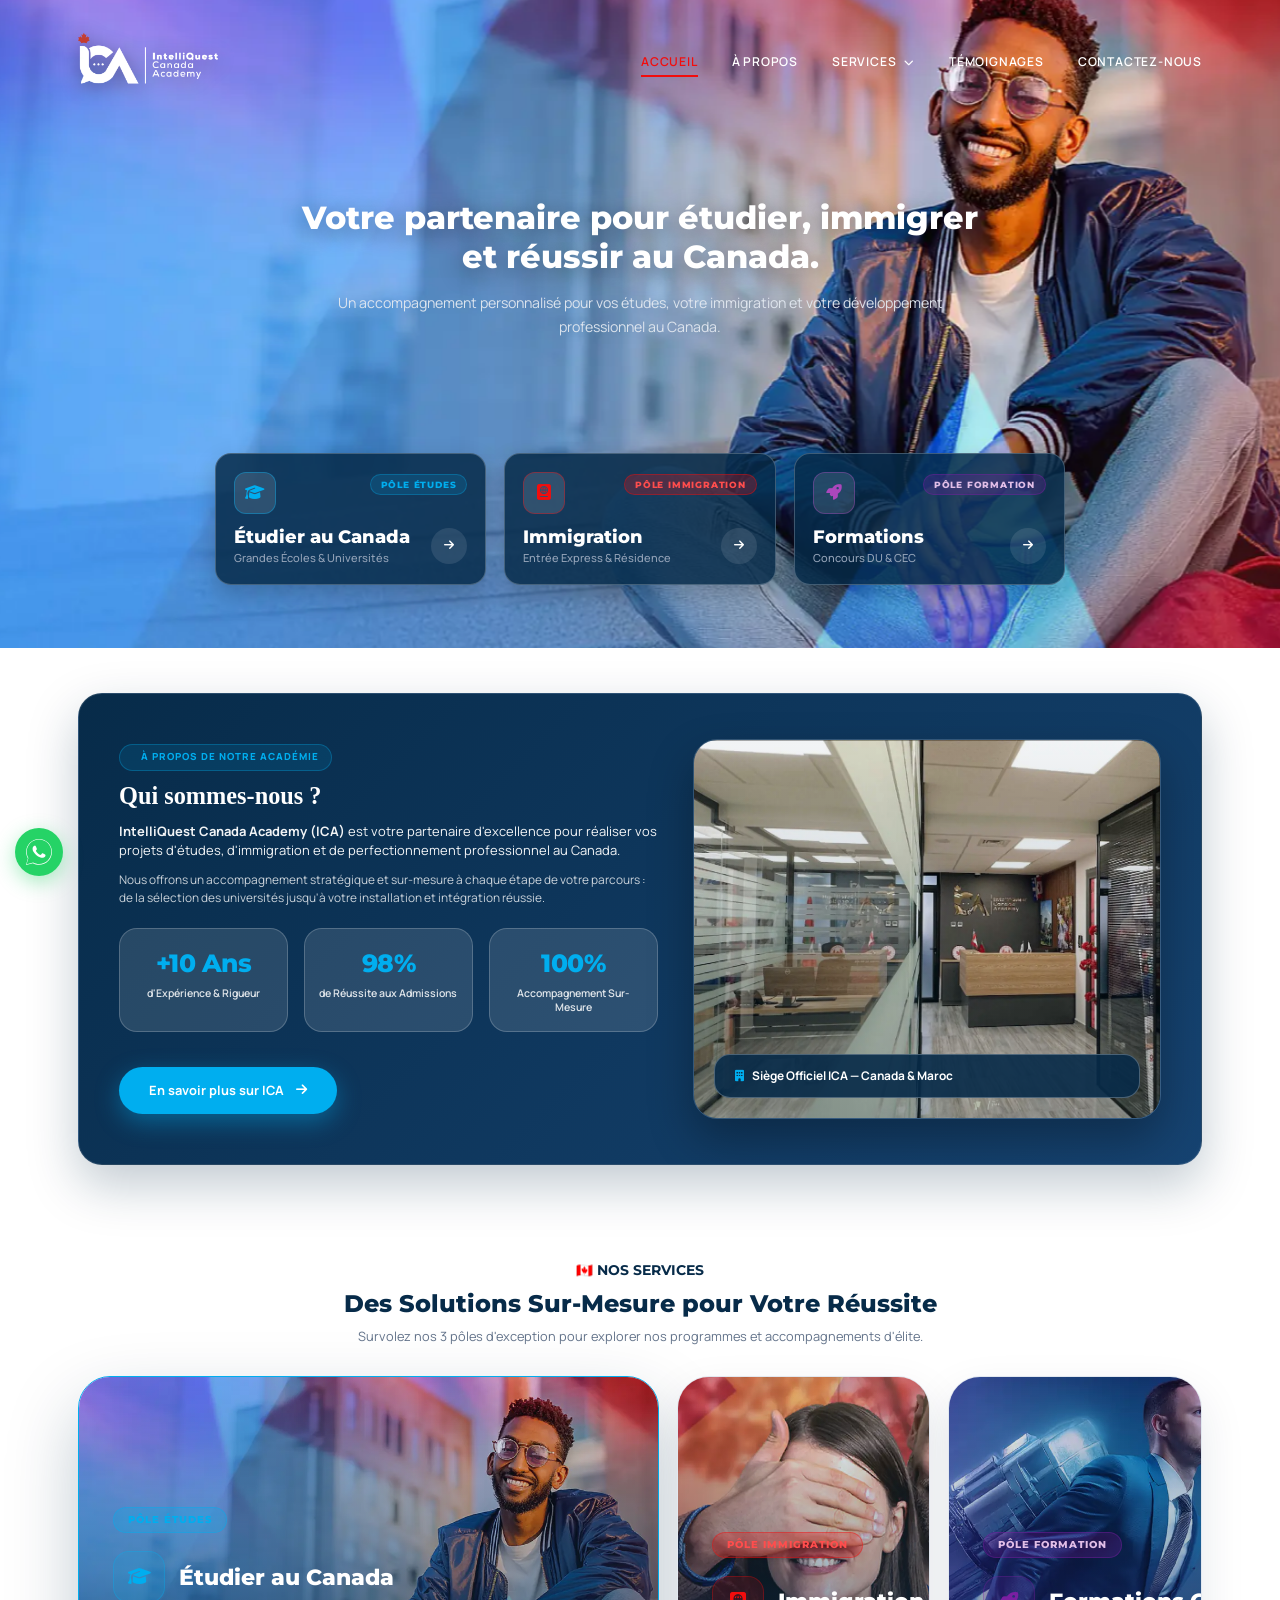
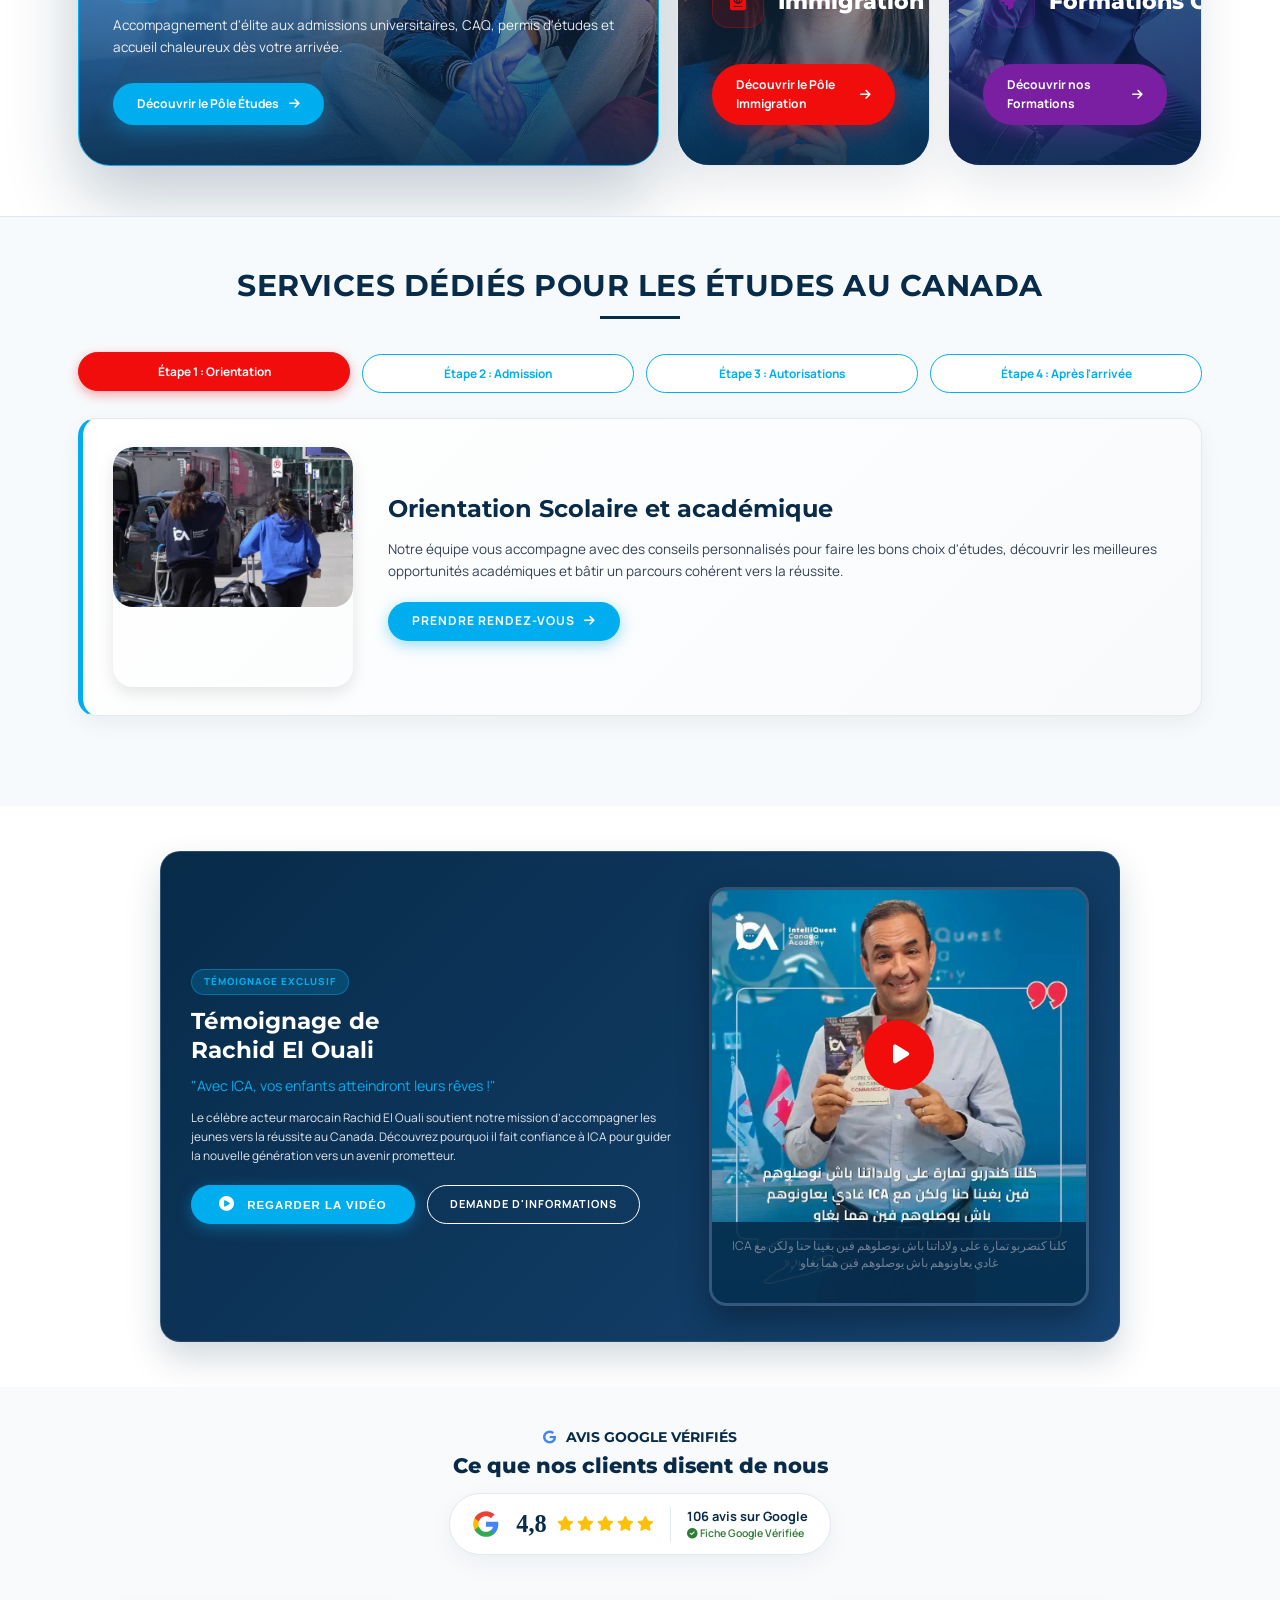
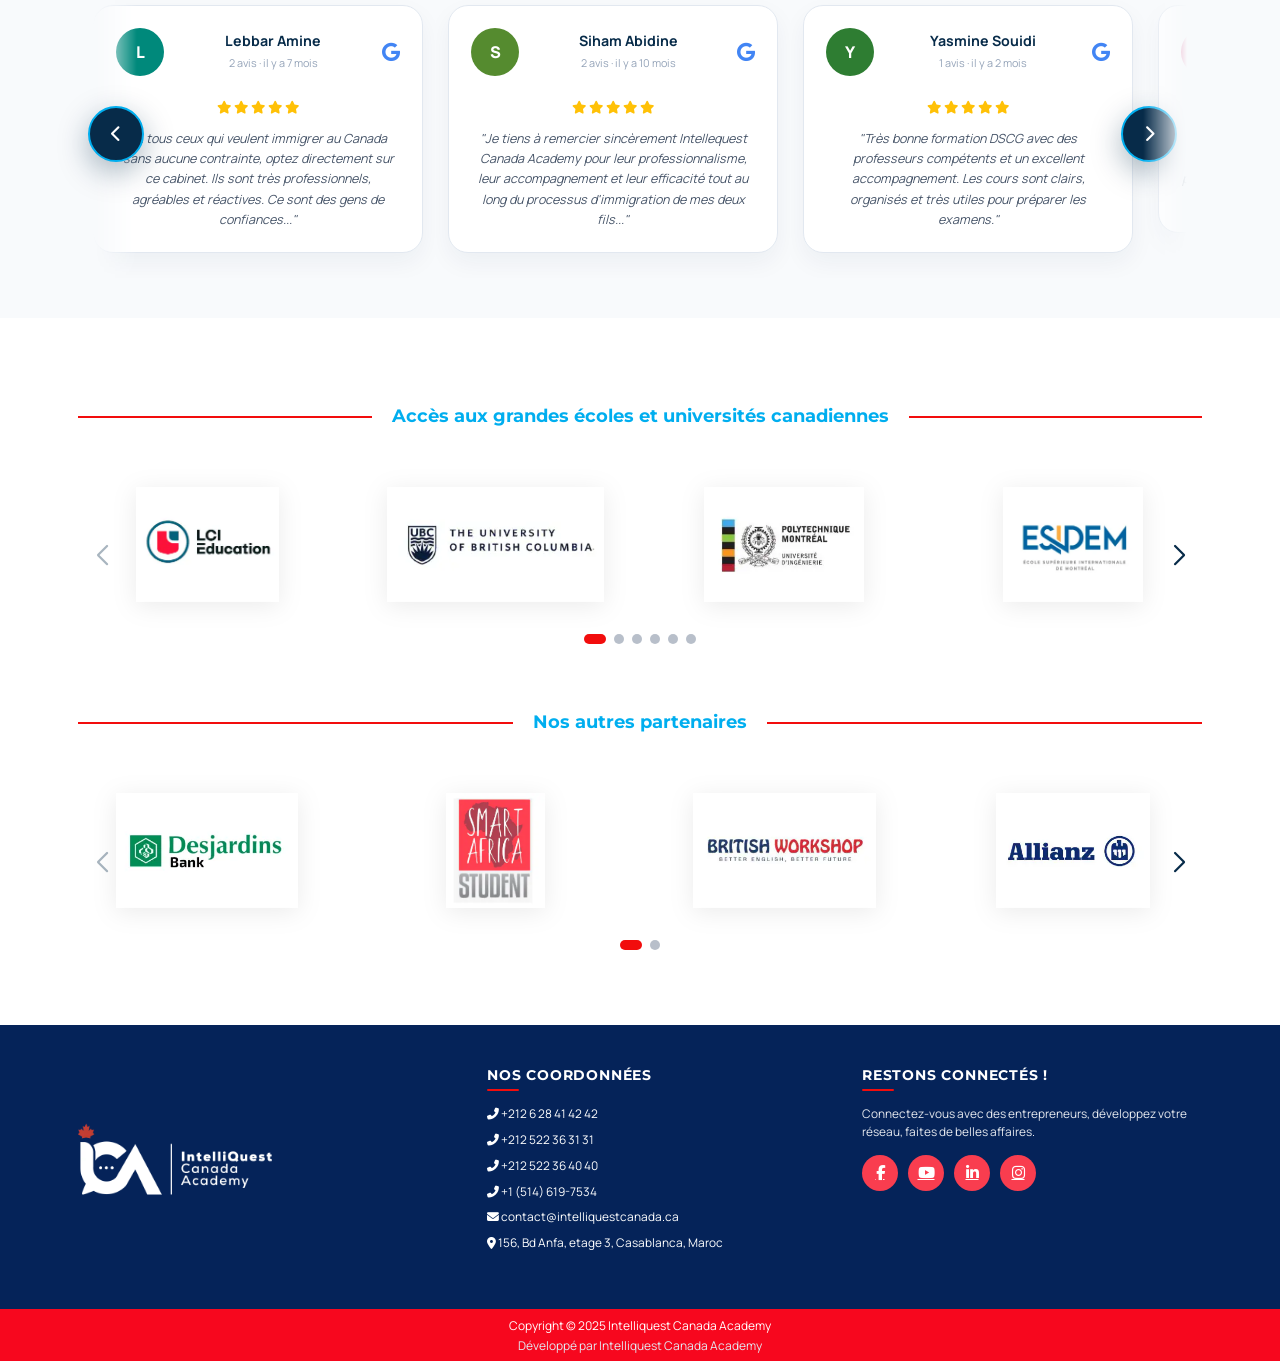
==== commit a64e190e: "Rename step photos to etape1.webp, etape2.webp, etape3.webp, etape4.webp" ====
--- a/index.html
+++ b/index.html
@@ -316,7 +316,7 @@
                     <!-- Step 1 Panel: Orientation -->
                     <div class="pdf-service-content-grid step-panel active" id="step-etudes-1">
                         <div class="pdf-step-img-box">
-                            <img src="assets/images/vlcsnap-2025-05-03-16h15m58s867-scaled-r5d6gshn615mbv1xu5wc4tj19huxks6lkuvss7yen4.webp" alt="Orientation Scolaire et académique" class="pdf-step-large-img" width="240" height="240" loading="lazy" decoding="async" style="border-radius: 20px; object-fit: cover; width: 100%; height: 100%;">
+                            <img src="assets/images/etape1.webp" alt="Orientation Scolaire et académique" class="pdf-step-large-img" width="240" height="240" loading="lazy" decoding="async" style="border-radius: 20px; object-fit: cover; width: 100%; height: 100%;">
                         </div>
                         <div class="pdf-service-text-box">
                             <h3 class="pdf-service-title" style="font-size: 1.8rem; color: #072B49; margin: 0 0 14px; font-weight: 700;">Orientation Scolaire et académique</h3>
@@ -330,7 +330,7 @@
                     <!-- Step 2 Panel: Admission -->
                     <div class="pdf-service-content-grid step-panel" id="step-etudes-2" style="display: none;">
                         <div class="pdf-step-img-box">
-                            <img src="assets/images/depot-300x300.webp" alt="Démarches d’admission" class="pdf-step-large-img" width="240" height="240" loading="lazy" decoding="async" style="border-radius: 20px; object-fit: cover; width: 100%; height: 100%;">
+                            <img src="assets/images/etape2.webp" alt="Démarches d’admission" class="pdf-step-large-img" width="240" height="240" loading="lazy" decoding="async" style="border-radius: 20px; object-fit: cover; width: 100%; height: 100%;">
                         </div>
                         <div class="pdf-service-text-box">
                             <h3 class="pdf-service-title" style="font-size: 1.8rem; color: #072B49; margin: 0 0 14px; font-weight: 700;">Démarches d’admission</h3>
@@ -344,7 +344,7 @@
                     <!-- Step 3 Panel: Autorisations -->
                     <div class="pdf-service-content-grid step-panel" id="step-etudes-3" style="display: none;">
                         <div class="pdf-step-img-box">
-                            <img src="assets/images/00-191x300.webp" alt="Démarches pour les autorisations" class="pdf-step-large-img" width="240" height="240" loading="lazy" decoding="async" style="border-radius: 20px; object-fit: cover; width: 100%; height: 100%;">
+                            <img src="assets/images/etape3.webp" alt="Démarches pour les autorisations" class="pdf-step-large-img" width="240" height="240" loading="lazy" decoding="async" style="border-radius: 20px; object-fit: cover; width: 100%; height: 100%;">
                         </div>
                         <div class="pdf-service-text-box">
                             <h3 class="pdf-service-title" style="font-size: 1.8rem; color: #072B49; margin: 0 0 14px; font-weight: 700;">Démarches pour les autorisations</h3>
@@ -358,7 +358,7 @@
                     <!-- Step 4 Panel: Après l'arrivée -->
                     <div class="pdf-service-content-grid step-panel" id="step-etudes-4" style="display: none;">
                         <div class="pdf-step-img-box">
-                            <img src="assets/images/vlcsnap-2025-04-30-15h50m21s967-2-300x221.webp" alt="Accompagnement après l'arrivée" class="pdf-step-large-img" width="240" height="240" loading="lazy" decoding="async" style="border-radius: 20px; object-fit: cover; width: 100%; height: 100%;">
+                            <img src="assets/images/etape4.webp" alt="Accompagnement après l'arrivée" class="pdf-step-large-img" width="240" height="240" loading="lazy" decoding="async" style="border-radius: 20px; object-fit: cover; width: 100%; height: 100%;">
                         </div>
                         <div class="pdf-service-text-box">
                             <h3 class="pdf-service-title" style="font-size: 1.8rem; color: #072B49; margin: 0 0 14px; font-weight: 700;">Accompagnement après l'arrivée</h3>
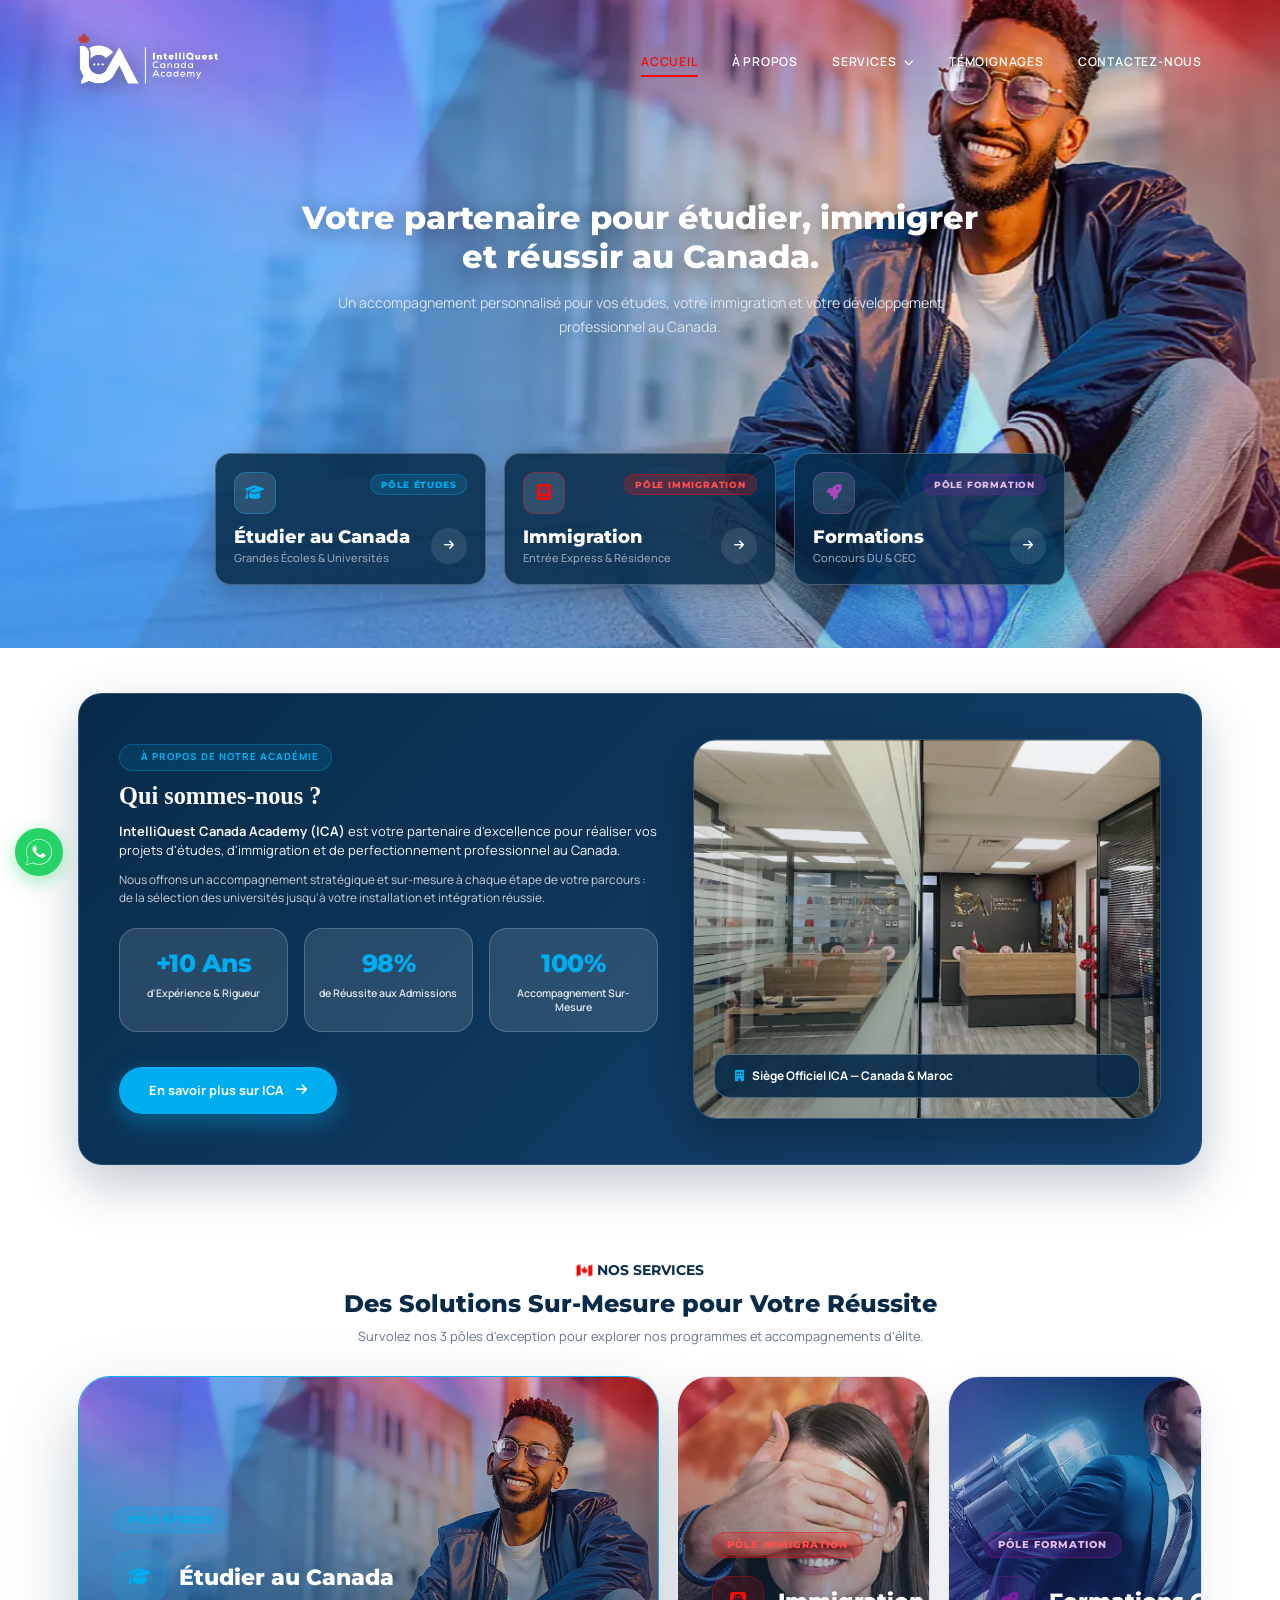
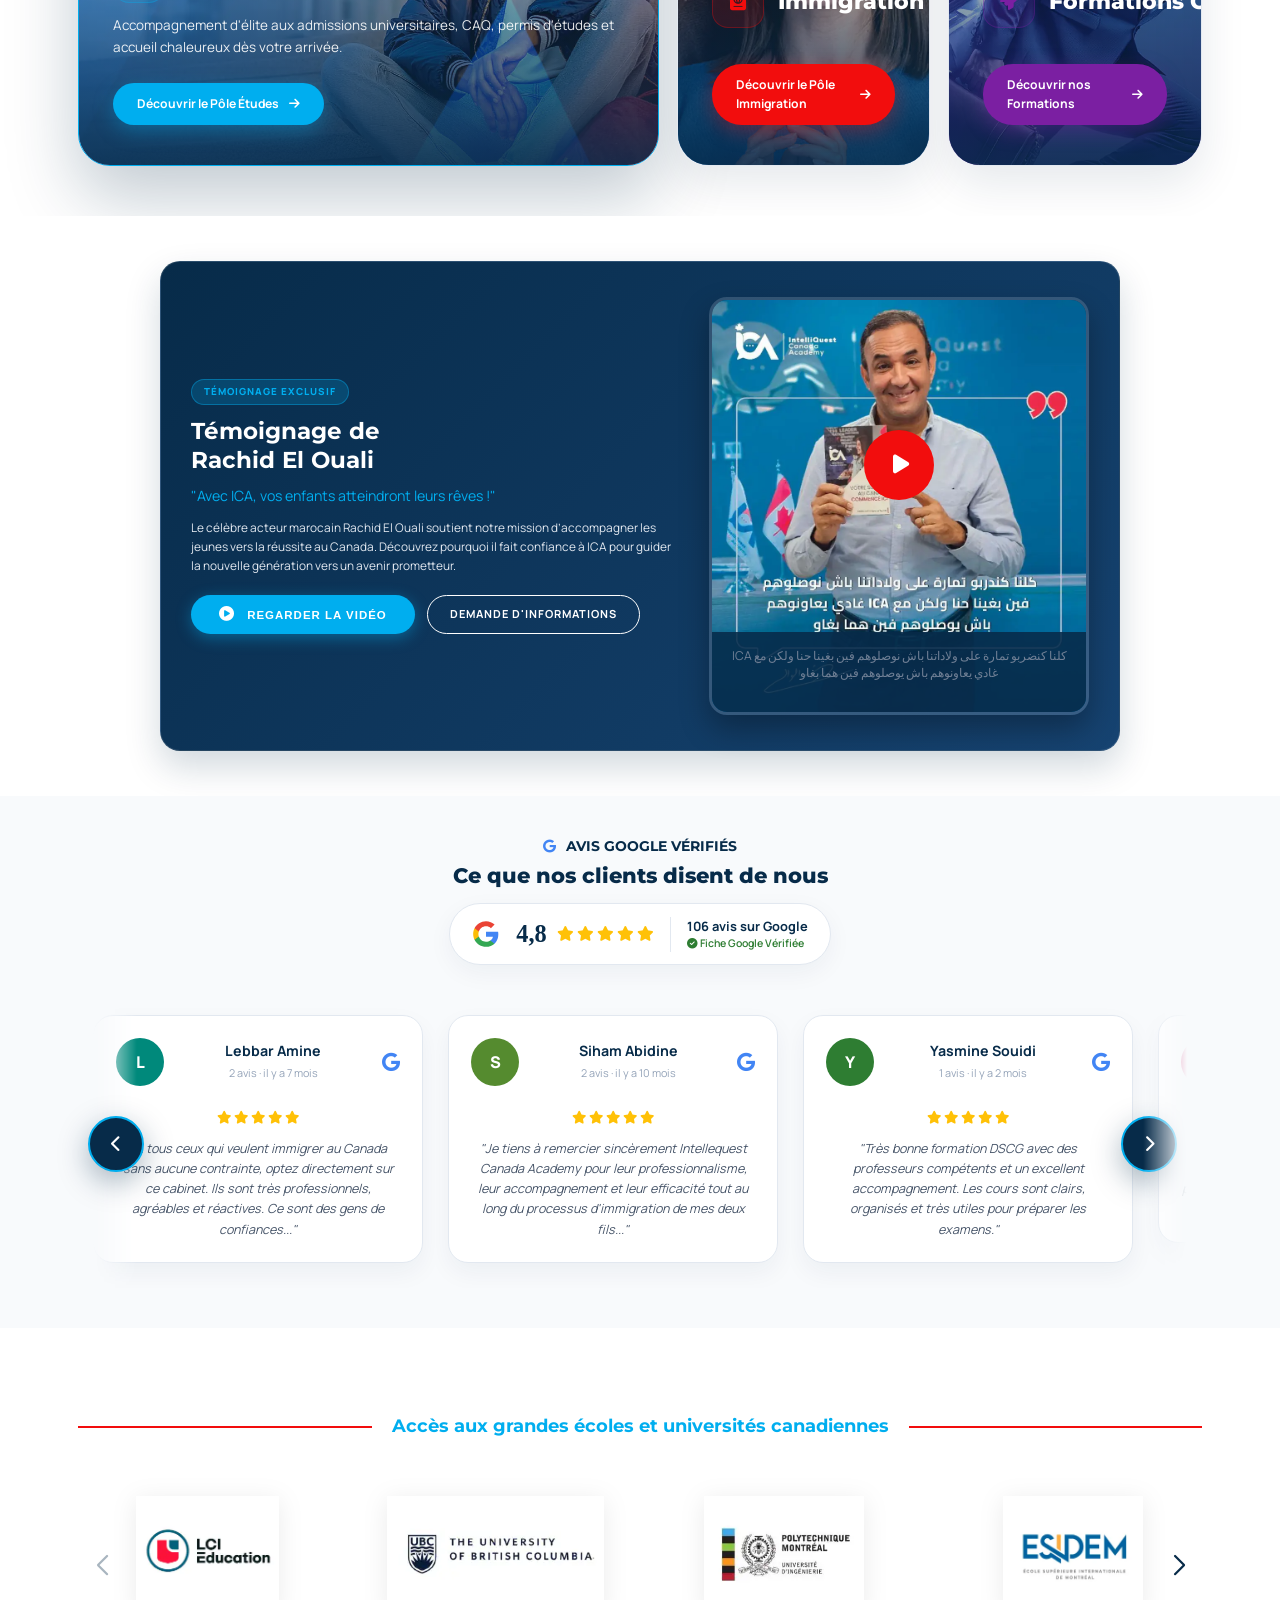
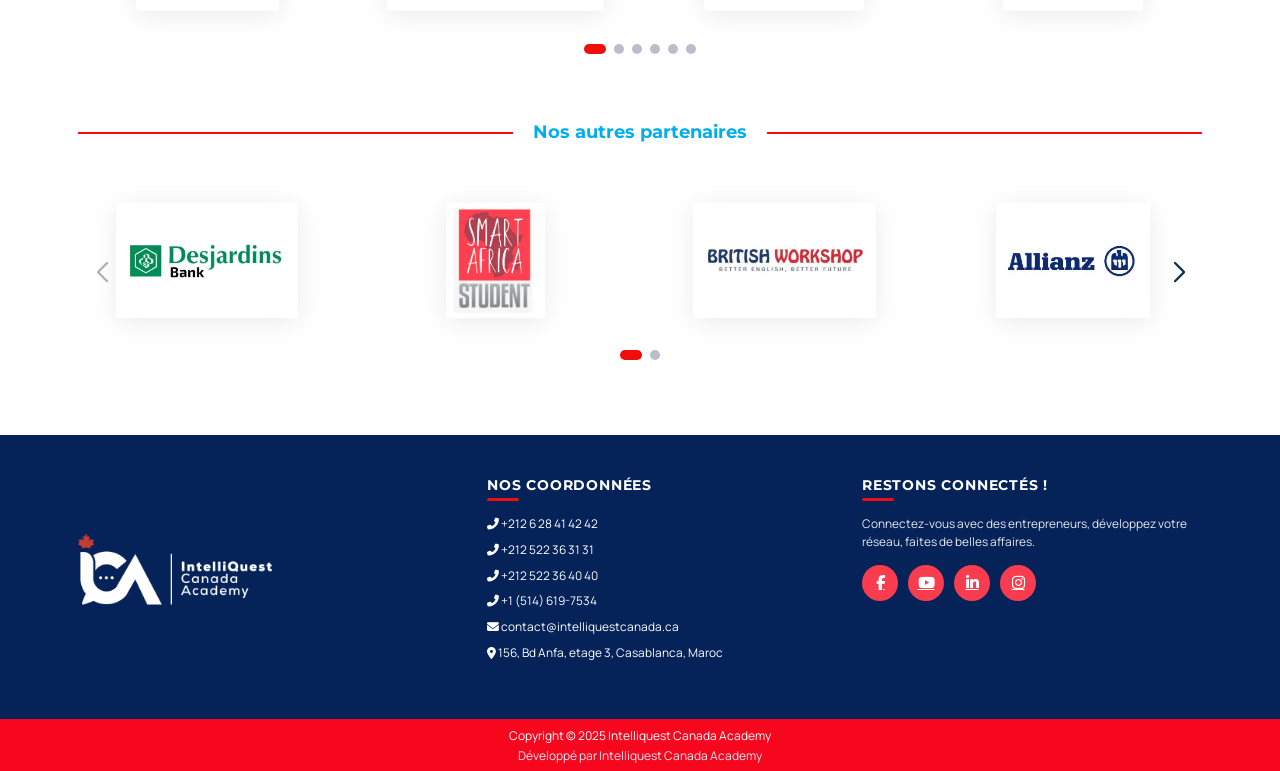
==== commit 1b39d56d: "Remove Services Dedies pour les Etudes 4-step section from homepage index.html while keeping partner" ====
--- a/index.html
+++ b/index.html
@@ -286,93 +286,6 @@
         </div>
     </section>
 
-    <!-- Section Étapes d'Accompagnement (Services Dédiés pour les Études au Canada) -->
-    <section class="section bg-light" id="block-etudes" style="border-top: 1px solid #E2E8F0; padding: 50px 0;">
-        <div class="container">
-            <div class="text-center" style="margin-bottom: 35px;">
-                <h2 style="font-family: 'Minion Pro', Georgia, serif; font-size: 2.2rem; color: #072B49; margin-bottom: 10px; text-transform: uppercase; letter-spacing: 0.5px;">SERVICES DÉDIÉS POUR LES ÉTUDES AU CANADA</h2>
-                <div style="width: 80px; height: 3px; background-color: #072B49; margin: 12px auto 0;"></div>
-            </div>
-
-            <div class="service-block-section">
-                <!-- Step Pills Row -->
-                <div class="pdf-steps-row">
-                    <button class="pdf-step-pill active-red active" data-step-target="step-etudes-1" type="button">
-                        Étape 1 : Orientation
-                    </button>
-                    <button class="pdf-step-pill border-blue" data-step-target="step-etudes-2" type="button">
-                        Étape 2 : Admission
-                    </button>
-                    <button class="pdf-step-pill border-blue" data-step-target="step-etudes-3" type="button">
-                        Étape 3 : Autorisations
-                    </button>
-                    <button class="pdf-step-pill border-blue" data-step-target="step-etudes-4" type="button">
-                        Étape 4 : Après l'arrivée
-                    </button>
-                </div>
-
-                <!-- Step Panels Container -->
-                <div class="pdf-step-panels-wrapper">
-                    <!-- Step 1 Panel: Orientation -->
-                    <div class="pdf-service-content-grid step-panel active" id="step-etudes-1">
-                        <div class="pdf-step-img-box">
-                            <img src="assets/images/etape1.webp" alt="Orientation Scolaire et académique" class="pdf-step-large-img" width="240" height="240" loading="lazy" decoding="async" style="border-radius: 20px; object-fit: cover; width: 100%; height: 100%;">
-                        </div>
-                        <div class="pdf-service-text-box">
-                            <h3 class="pdf-service-title" style="font-size: 1.8rem; color: #072B49; margin: 0 0 14px; font-weight: 700;">Orientation Scolaire et académique</h3>
-                            <p class="pdf-service-desc" style="color: #334155; font-size: 1rem; line-height: 1.65; margin-bottom: 20px;">
-                                Notre équipe vous accompagne avec des conseils personnalisés pour faire les bons choix d'études, découvrir les meilleures opportunités académiques et bâtir un parcours cohérent vers la réussite.
-                            </p>
-                            <a href="contact.html" class="btn btn-cyan" style="padding: 10px 24px; font-size: 0.9rem;">Prendre Rendez-vous <i class="fas fa-arrow-right" style="margin-left: 6px;"></i></a>
-                        </div>
-                    </div>
-
-                    <!-- Step 2 Panel: Admission -->
-                    <div class="pdf-service-content-grid step-panel" id="step-etudes-2" style="display: none;">
-                        <div class="pdf-step-img-box">
-                            <img src="assets/images/etape2.webp" alt="Démarches d’admission" class="pdf-step-large-img" width="240" height="240" loading="lazy" decoding="async" style="border-radius: 20px; object-fit: cover; width: 100%; height: 100%;">
-                        </div>
-                        <div class="pdf-service-text-box">
-                            <h3 class="pdf-service-title" style="font-size: 1.8rem; color: #072B49; margin: 0 0 14px; font-weight: 700;">Démarches d’admission</h3>
-                            <p class="pdf-service-desc" style="color: #334155; font-size: 1rem; line-height: 1.65; margin-bottom: 20px;">
-                                Nos conseillers prennent en charge l’ensemble de vos démarches d’admission, du montage du dossier à la soumission de la candidature, pour vous aider à intégrer l’établissement scolaire, professionnel, collégial ou universitaire de votre choix.
-                            </p>
-                            <a href="contact.html" class="btn btn-cyan" style="padding: 10px 24px; font-size: 0.9rem;">Déposer mon Dossier <i class="fas fa-arrow-right" style="margin-left: 6px;"></i></a>
-                        </div>
-                    </div>
-
-                    <!-- Step 3 Panel: Autorisations -->
-                    <div class="pdf-service-content-grid step-panel" id="step-etudes-3" style="display: none;">
-                        <div class="pdf-step-img-box">
-                            <img src="assets/images/etape3.webp" alt="Démarches pour les autorisations" class="pdf-step-large-img" width="240" height="240" loading="lazy" decoding="async" style="border-radius: 20px; object-fit: cover; width: 100%; height: 100%;">
-                        </div>
-                        <div class="pdf-service-text-box">
-                            <h3 class="pdf-service-title" style="font-size: 1.8rem; color: #072B49; margin: 0 0 14px; font-weight: 700;">Démarches pour les autorisations</h3>
-                            <p class="pdf-service-desc" style="color: #334155; font-size: 1rem; line-height: 1.65; margin-bottom: 20px;">
-                                Nous vous accompagnons dans l’obtention des autorisations nécessaires (CAQ / LAP , permis d’études, etc.) en assurant un suivi rigoureux et une préparation soignée de votre dossier, pour maximiser vos chances de succès.
-                            </p>
-                            <a href="contact.html" class="btn btn-cyan" style="padding: 10px 24px; font-size: 0.9rem;">Demander mon Permis <i class="fas fa-arrow-right" style="margin-left: 6px;"></i></a>
-                        </div>
-                    </div>
-
-                    <!-- Step 4 Panel: Après l'arrivée -->
-                    <div class="pdf-service-content-grid step-panel" id="step-etudes-4" style="display: none;">
-                        <div class="pdf-step-img-box">
-                            <img src="assets/images/etape4.webp" alt="Accompagnement après l'arrivée" class="pdf-step-large-img" width="240" height="240" loading="lazy" decoding="async" style="border-radius: 20px; object-fit: cover; width: 100%; height: 100%;">
-                        </div>
-                        <div class="pdf-service-text-box">
-                            <h3 class="pdf-service-title" style="font-size: 1.8rem; color: #072B49; margin: 0 0 14px; font-weight: 700;">Accompagnement après l'arrivée</h3>
-                            <p class="pdf-service-desc" style="color: #334155; font-size: 1rem; line-height: 1.65; margin-bottom: 20px;">
-                                De la recherche et réservation de votre logement étudiant à l’accueil personnalisé à l’aéroport et aux démarches administratives sur place, nous veillons à votre parfaite intégration.
-                            </p>
-                            <a href="contact.html" class="btn btn-cyan" style="padding: 10px 24px; font-size: 0.9rem;">Organiser mon Arrivée <i class="fas fa-arrow-right" style="margin-left: 6px;"></i></a>
-                        </div>
-                    </div>
-                </div>
-            </div>
-        </div>
-    </section>
-
     <!-- Section Témoignage de Rachid El Ouali -->
     <section class="testimonial-pdf-section section">
         <div class="container">
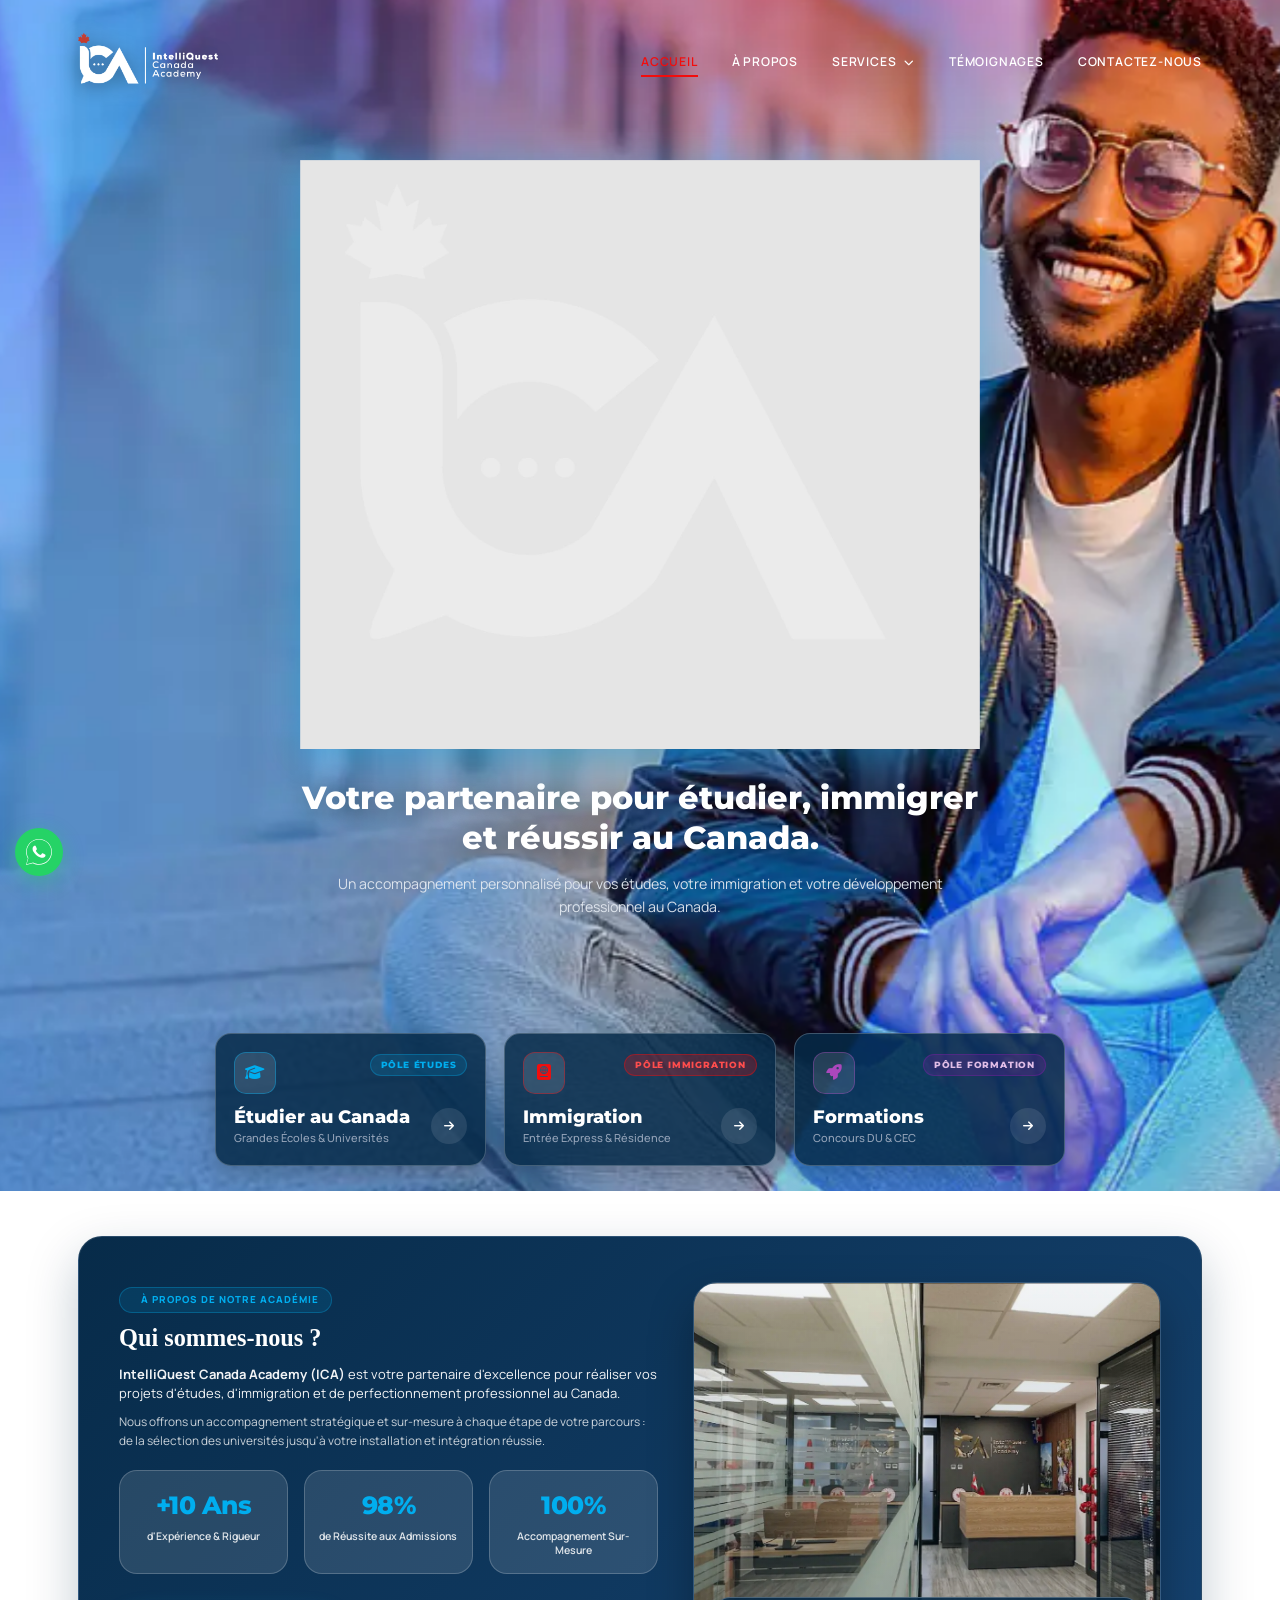
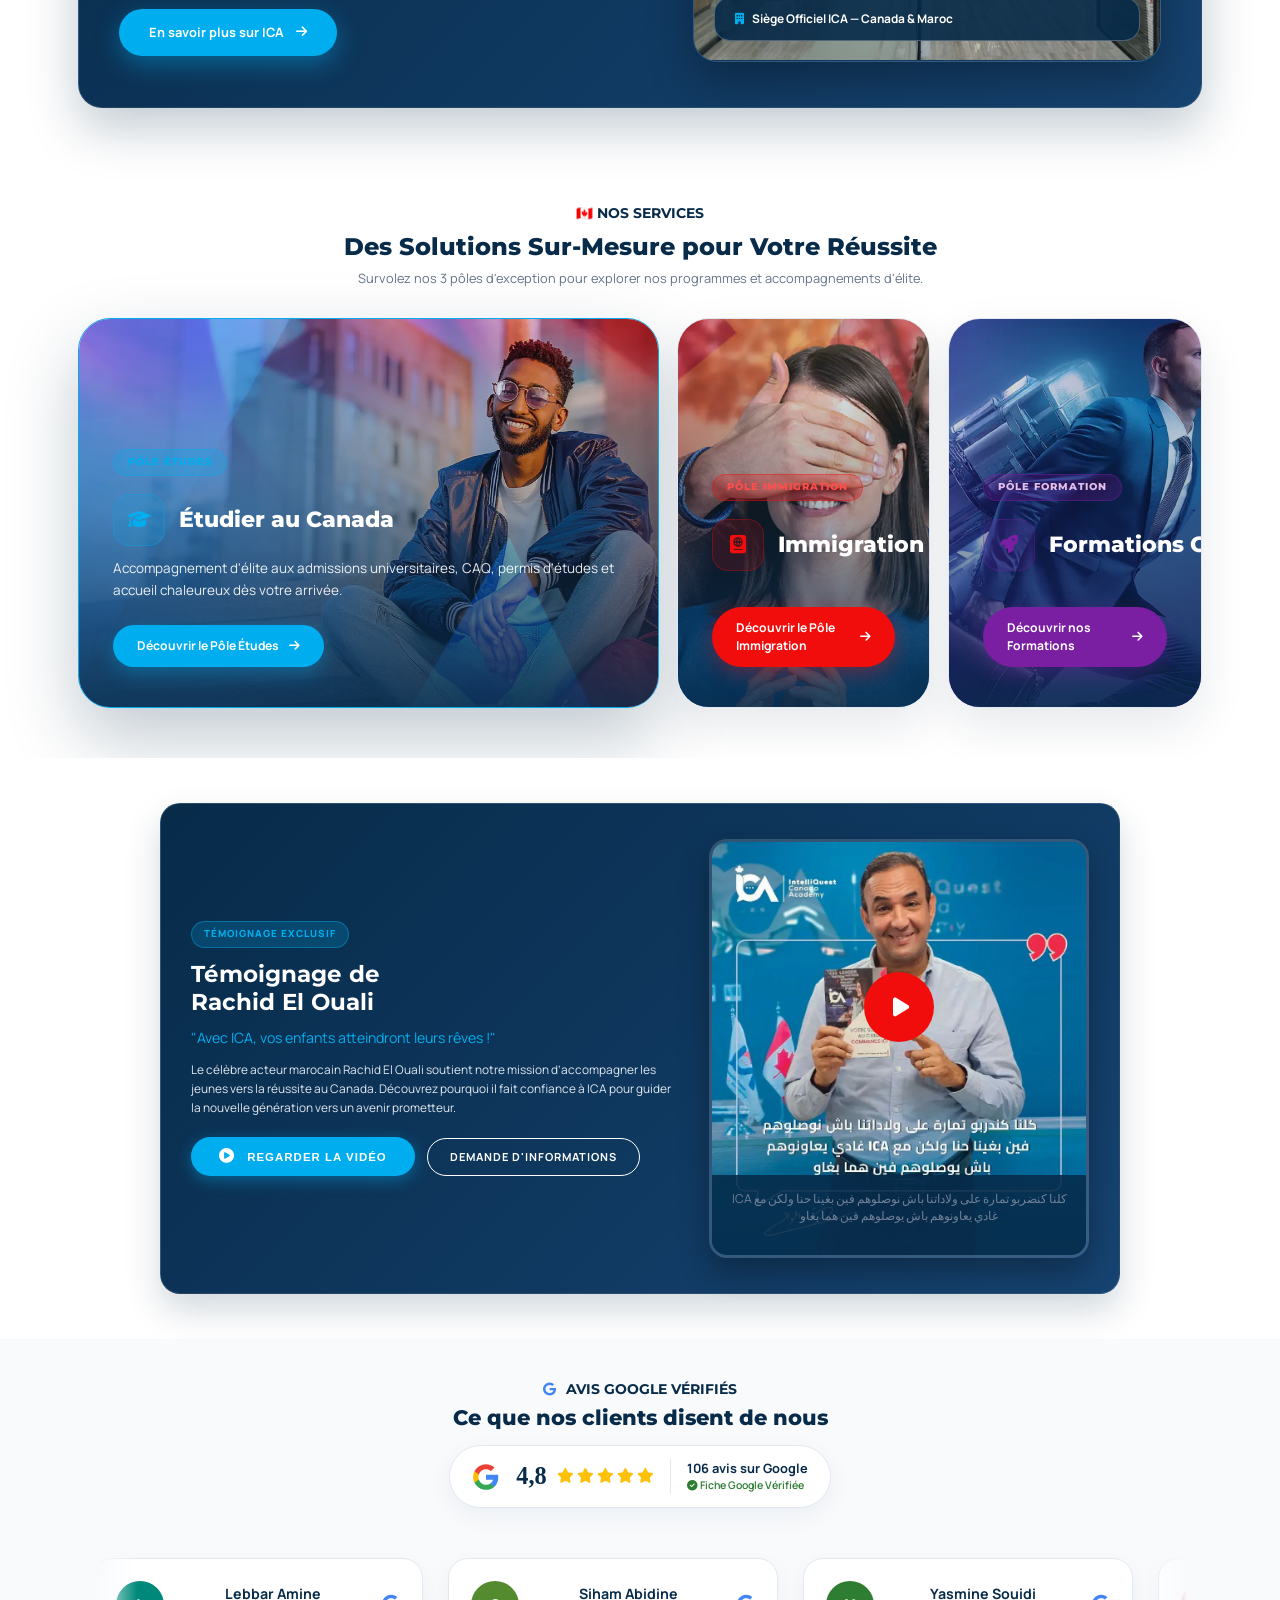
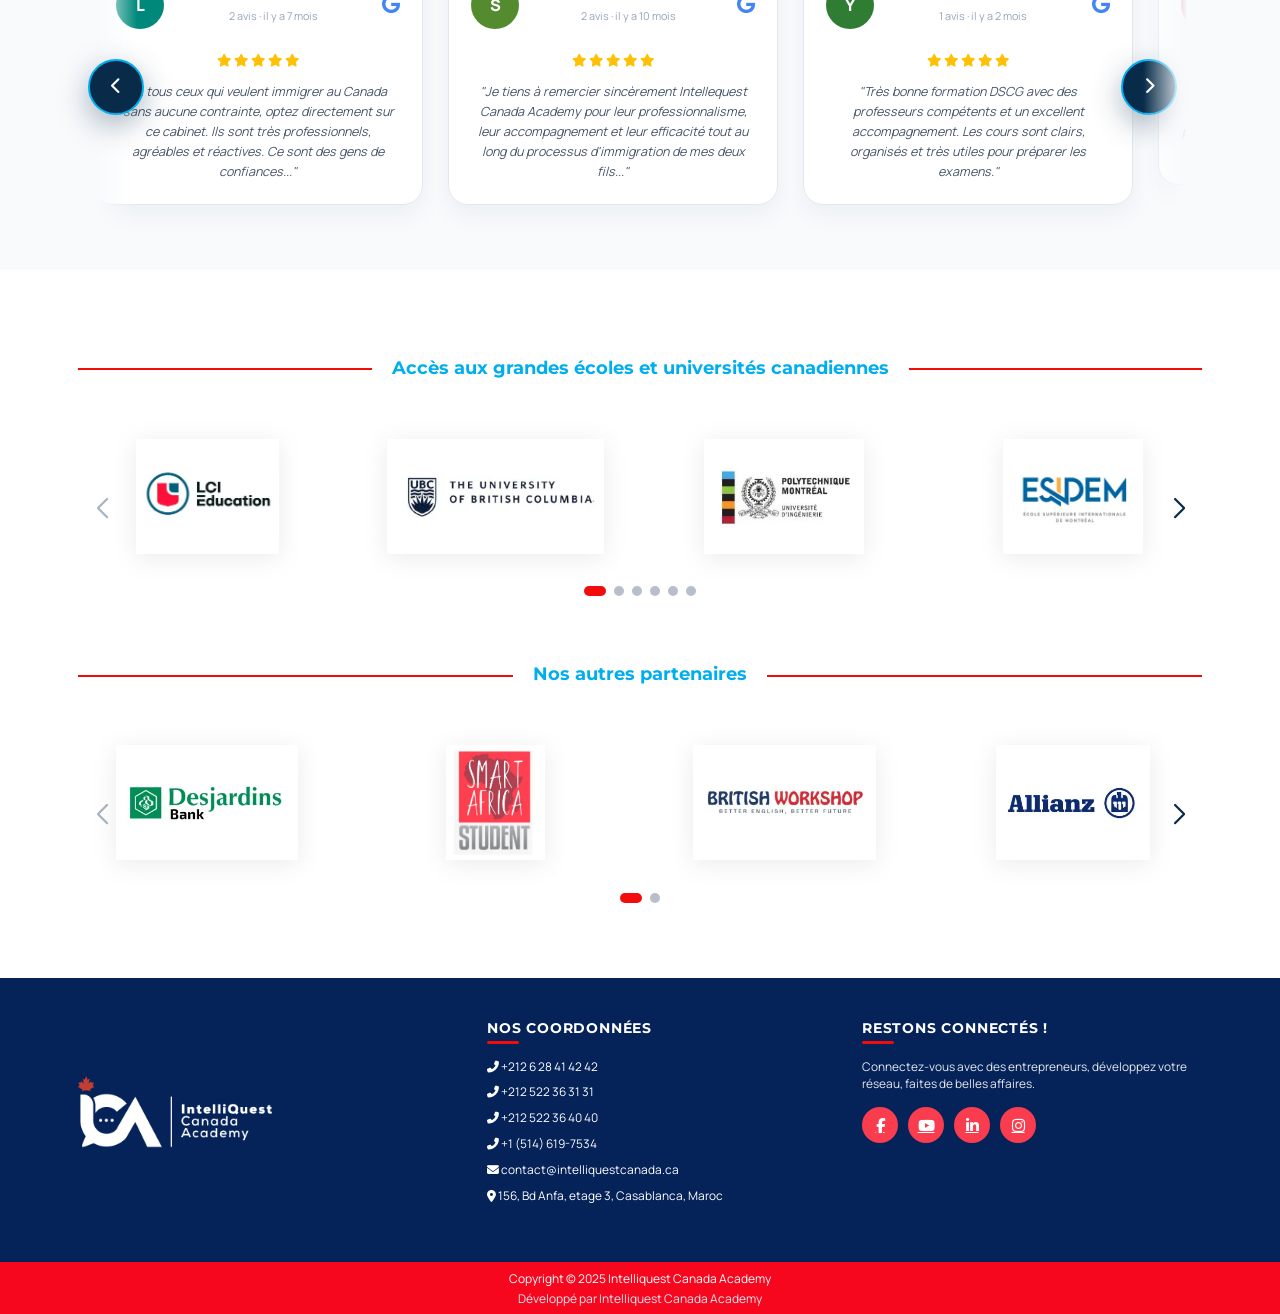
==== commit e86850e8: "Add official user logo symbol with cyan glow to Hero Section header" ====
--- a/index.html
+++ b/index.html
@@ -77,6 +77,9 @@
         <div class="container hero-awwwards-container">
             <!-- Hero Header Text -->
             <div class="hero-awwwards-header">
+                <div class="hero-brand-logo-badge" style="margin-bottom: 24px;">
+                    <img src="assets/images/hero-watermark-logo.webp" alt="ICA Logo Symbol" style="height: 85px; width: auto; filter: drop-shadow(0 6px 20px rgba(0, 174, 239, 0.4)); transition: transform 0.3s ease;">
+                </div>
                 <h1 class="hero-awwwards-title">Votre partenaire pour étudier, immigrer et réussir au Canada.</h1>
                 <p class="hero-awwwards-subtitle">
                     Un accompagnement personnalisé pour vos études, votre immigration et votre développement professionnel au Canada.
--- a/style.min.css
+++ b/style.min.css
@@ -1 +1 @@
-:root{--primary-color:#F20D0D;--primary-dark:#c80a0a;--primary-pink-red:#F93D4F;--secondary-color:#072B49;--secondary-light:#164371;--footer-bg:#052359;--copyright-bg:#F7071E;--text-color:#2d3748;--text-muted:#718096;--bg-light:#f7fafc;--bg-white:#ffffff;--border-color:#e2e8f0;--font-primary:'Manrope',sans-serif;--font-secondary:'Manrope',sans-serif;--font-nav:'Montserrat',sans-serif;--font-copyright:'Manrope',sans-serif;--font-minion:'Montserrat',sans-serif;--transition:opacity 0.3s ease,transform 0.3s ease,color 0.3s ease,background-color 0.3s ease,border-color 0.3s ease,box-shadow 0.3s ease;--shadow-sm:0 1px 3px rgba(0,0,0,0.1);--shadow-md:0 4px 12px rgba(0,0,0,0.08);--shadow-lg:0 10px 25px rgba(0,0,0,0.1)}*{margin:0;padding:0;box-sizing:border-box}html{scroll-behavior:smooth;font-size:13.5px}body{font-family:var(--font-primary);color:var(--text-color);line-height:1.5;background-color:var(--bg-white);overflow-x:hidden}.container{width:100%;max-width:1240px;margin:0 auto;padding:0 28px}.section{padding:45px 0}.bg-light{background-color:var(--bg-light)}.bg-gradient-blue{background:linear-gradient(135deg,var(--secondary-color) 0%,var(--secondary-light) 100%);color:white}.border-top-dark{border-top:1px solid rgba(255,255,255,0.1)}h1,h2,h3,h4,h5,h6,.pdf-section-title,.hero-awwwards-title,.card-service-title,.split-card-title,.carousel-card-title,.timeline-card-title,.expanding-card-title,.section-badge-pill,.hero-badge-pill,.card-badge,.expanding-badge,.nav-links a{font-family:var(--font-minion) !important;font-weight:700;color:var(--secondary-color);margin-bottom:1.2rem;line-height:1.25}.text-white h1,.text-white h2,.text-white h3,.text-white h4{color:white}p{margin-bottom:1.2rem;color:var(--text-muted)}.text-white p{color:#cbd5e0}.divider-line{width:50px;height:4px;background-color:#1F3665;margin-bottom:20px;border-radius:2px}.divider-line.center{margin-left:auto;margin-right:auto}.section-title{font-size:1.65rem;margin-bottom:25px;text-transform:uppercase;letter-spacing:0.5px}.text-center{text-align:center}.btn{display:inline-block;padding:14px 32px;border-radius:50px;font-weight:700;text-transform:uppercase;font-size:0.85rem;letter-spacing:1px;cursor:pointer;transition:var(--transition);border:none}.btn-primary{background-color:var(--primary-color);color:white;box-shadow:0 4px 14px rgba(242,13,13,0.4)}.btn-primary:hover{background-color:var(--primary-dark);transform:translateY(-2px);box-shadow:0 6px 20px rgba(242,13,13,0.6)}.btn-large{padding:16px 40px;font-size:0.95rem}.site-header{position:absolute;top:0;left:0;width:100%;z-index:1000;transition:padding 0.3s cubic-bezier(0.16,1,0.3,1),background-color 0.3s ease,box-shadow 0.3s ease;padding:14px 0 10px 0;background:transparent !important;border-top:none}.site-header.scrolled{position:fixed;background:#072B49 !important;box-shadow:0 4px 18px rgba(0,0,0,0.25);padding:6px 0 !important;height:60px !important;display:flex;align-items:center;transform:translateZ(0)}.header-container{display:flex;justify-content:space-between;align-items:center;width:100%}.logo{display:inline-flex;align-items:center;position:relative;z-index:1010;text-decoration:none}.logo-img{height:140px;width:auto;max-width:250px;margin-top:-22px;margin-bottom:-22px;display:block;object-fit:contain;transition:transform 0.3s ease,filter 0.3s ease;filter:drop-shadow(0 3px 10px rgba(0,0,0,0.4))}.site-header.scrolled .logo-img{height:140px !important;max-width:250px !important;margin-top:-22px !important;margin-bottom:-22px !important;filter:drop-shadow(0 3px 10px rgba(0,0,0,0.4))}.main-nav{display:flex;align-items:center;transform:none;transition:transform 0.3s ease}.site-header.scrolled .main-nav{transform:none}.nav-list{display:flex;align-items:center;gap:34px;list-style:none;margin:0;padding:0}.nav-list a:not(.btn){color:#FFFFFF;font-family:'Poppins','Manrope',sans-serif !important;font-size:0.9rem !important;font-weight:600 !important;text-transform:uppercase !important;letter-spacing:0.8px;position:relative;padding:6px 0;margin:0;transition:color 0.25s ease;text-decoration:none;display:inline-block}.nav-list a:not(.btn):hover,.nav-list a.active:not(.btn){color:var(--primary-color) !important}.nav-list a:not(.btn)::after{content:'';position:absolute;bottom:0;left:0;right:0;height:2px;background-color:var(--primary-color);transition:transform 0.25s ease;transform:scaleX(0);transform-origin:center}.nav-list a:not(.btn):hover::after,.nav-list a.active:not(.btn)::after{transform:scaleX(1)}.has-dropdown{position:relative}.nav-chevron{font-size:0.72rem;margin-left:5px;transition:transform 0.3s ease}.has-dropdown:hover .nav-chevron{transform:rotate(180deg)}.dropdown-menu.simple-dropdown{position:absolute;top:100%;left:0;width:260px;background:#072B49;backdrop-filter:blur(16px);-webkit-backdrop-filter:blur(16px);border-radius:14px;padding:10px 0;box-shadow:0 16px 35px rgba(0,0,0,0.4);border:1px solid rgba(255,255,255,0.18);list-style:none;margin:0;opacity:0;visibility:hidden;transform:translateY(10px);transition:opacity 0.25s ease,transform 0.25s ease,visibility 0.25s ease;z-index:9999}.has-dropdown:hover .dropdown-menu.simple-dropdown{opacity:1;visibility:visible;transform:translateY(4px)}.dropdown-menu.simple-dropdown li{margin:0;padding:0}.dropdown-menu.simple-dropdown a{display:block;padding:11px 20px;color:#FFFFFF !important;font-family:var(--font-primary);font-size:0.95rem !important;font-weight:600 !important;text-decoration:none;transition:background 0.2s ease,color 0.2s ease}.dropdown-menu.simple-dropdown a::after{display:none !important}.dropdown-menu.simple-dropdown a:hover,.dropdown-menu.simple-dropdown a.active{background:rgba(255,255,255,0.12);color:#F20D0D !important}.services-mega-menu{position:absolute;top:100%;left:50%;transform:translateX(-50%) translateY(16px);width:820px;background:rgba(7,43,73,0.94);backdrop-filter:blur(24px);-webkit-backdrop-filter:blur(24px);border:1px solid rgba(255,255,255,0.18);border-radius:24px;padding:24px;box-shadow:0 25px 60px rgba(0,0,0,0.45);opacity:0;visibility:hidden;pointer-events:none;transition:opacity 0.35s cubic-bezier(0.16,1,0.3,1),transform 0.35s cubic-bezier(0.16,1,0.3,1),visibility 0.35s ease;z-index:9999}.has-mega-menu:hover .services-mega-menu{opacity:1;visibility:visible;pointer-events:auto;transform:translateX(-50%) translateY(10px)}.mega-menu-grid{display:grid;grid-template-columns:repeat(3,1fr);gap:16px}.mega-menu-card{display:flex;flex-direction:column;padding:20px 18px;border-radius:18px;background:rgba(255,255,255,0.06);border:1px solid rgba(255,255,255,0.12);text-decoration:none !important;transition:all 0.35s cubic-bezier(0.16,1,0.3,1);position:relative;overflow:hidden}.mega-menu-card:hover{transform:translateY(-4px);background:rgba(255,255,255,0.14);border-color:rgba(255,255,255,0.35)}.card-study:hover{border-color:#00AEEF;box-shadow:0 10px 25px rgba(0,174,239,0.3)}.card-immigration:hover{border-color:#F20D0D;box-shadow:0 10px 25px rgba(242,13,13,0.3)}.card-training:hover{border-color:#AB47BC;box-shadow:0 10px 25px rgba(171,71,188,0.3)}.mega-icon-box{width:44px;height:44px;border-radius:14px;display:flex;align-items:center;justify-content:center;font-size:1.25rem;margin-bottom:14px;transition:transform 0.35s cubic-bezier(0.16,1,0.3,1)}.blue-accent{background:rgba(0,174,239,0.18);color:#00AEEF;border:1px solid rgba(0,174,239,0.35)}.red-accent{background:rgba(242,13,13,0.18);color:#FF4D4D;border:1px solid rgba(242,13,13,0.35)}.purple-accent{background:rgba(171,71,188,0.18);color:#E1BEE7;border:1px solid rgba(171,71,188,0.35)}.mega-menu-card:hover .mega-icon-box{transform:scale(1.1) rotate(-5deg)}.mega-card-title-row{display:flex;align-items:center;justify-content:space-between;margin-bottom:8px}.mega-card-title{font-family:var(--font-minion);font-size:1.15rem;font-weight:700;color:#FFFFFF}.mega-arrow{font-size:0.85rem;color:#94A3B8;transition:transform 0.3s ease,color 0.3s ease}.mega-menu-card:hover .mega-arrow{transform:translateX(6px);color:#FFFFFF}.mega-card-desc{font-size:0.82rem;color:#CBD5E1;line-height:1.45;margin-bottom:12px}.mega-badge{display:inline-block;font-size:0.68rem;font-weight:800;letter-spacing:0.8px;padding:4px 10px;border-radius:12px;align-self:flex-start}.mobile-menu-btn{display:none;flex-direction:column;justify-content:space-between;width:30px;height:20px;background:transparent;border:none;cursor:pointer}.btn-line{width:100%;height:3px;background-color:white;border-radius:2px;transition:var(--transition)}.hero-slider-container{position:relative;height:520px;min-height:460px;max-height:580px;overflow:hidden}.slider{position:relative;height:100%;width:100%}.slide{position:absolute;top:0;left:0;width:100%;height:100%;opacity:0;visibility:hidden;transition:opacity 1s ease-in-out,visibility 1s ease-in-out;display:flex;align-items:center;justify-content:center}.slide.active{opacity:1;visibility:visible}.slide-bg{position:absolute;top:0;left:0;width:100%;height:100%;background-size:cover;background-position:center;transform:scale(1.15);transition:transform 6s ease-out}.slide.active .slide-bg{transform:scale(1)}.slide-overlay{position:absolute;top:0;left:0;width:100%;height:100%;background:transparent;z-index:1}.slide-content{position:relative;z-index:2;max-width:900px;padding:0 20px;color:white}.slide-artboard{max-width:450px;height:auto;margin-bottom:30px}.slide-title{font-family:var(--font-secondary);color:white;font-size:3.2rem;font-weight:800;margin-bottom:30px;line-height:1.2;text-shadow:0 2px 10px rgba(0,0,0,0.3)}.slider-dots{position:absolute;bottom:30px;left:50%;transform:translateX(-50%);z-index:10;display:flex;gap:15px}.dot{width:12px;height:12px;border-radius:50%;background-color:rgba(255,255,255,0.4);border:2px solid transparent;cursor:pointer;transition:var(--transition)}.dot.active,.dot:hover{background-color:var(--primary-color);border-color:white;transform:scale(1.2)}.animate-in{opacity:0;transform:translateY(40px);transition:opacity 1s ease,transform 1s ease}.slide.active .animate-in{opacity:1;transform:translateY(0)}.delay-2{transition-delay:0.3s}.about-grid{display:grid;grid-template-columns:1.2fr 0.8fr;gap:60px;align-items:center}.lead-text{font-size:1.25rem;color:var(--secondary-color);font-weight:600;line-height:1.5;margin-bottom:20px}.about-img{width:100%;height:auto;border-radius:19px;box-shadow:var(--shadow-lg)}.services-tabs-section{position:relative;overflow:hidden}.services-tabs-section{position:relative;overflow:hidden}.services-badge-header{display:inline-flex;align-items:center;justify-content:center;gap:12px;background:#FFFFFF;padding:8px 22px;border-radius:30px;box-shadow:0 4px 18px rgba(15,23,42,0.08);border:1px solid #E2E8F0;margin-bottom:20px;transition:transform 0.4s cubic-bezier(0.16,1,0.3,1),box-shadow 0.4s ease}.services-badge-header:hover{transform:translateY(-3px) scale(1.02);box-shadow:0 10px 28px rgba(15,23,42,0.14)}.services-badge-header img{height:32px;width:auto;border-radius:4px;animation:badgeFloat 3.5s ease-in-out infinite}@keyframes badgeFloat{0%,100%{transform:translateY(0)}50%{transform:translateY(-4px)}}.services-badge-header .section-title{font-size:1.45rem;margin-bottom:0;color:var(--secondary-color);font-weight:800}.tabs-container{margin-top:25px;border-radius:18px;overflow:hidden;box-shadow:0 12px 35px -10px rgba(15,23,42,0.09);background-color:#FFFFFF;border:1px solid #E2E8F0;transition:transform 0.4s cubic-bezier(0.16,1,0.3,1),box-shadow 0.4s ease}.tabs-container:hover{box-shadow:0 20px 45px -10px rgba(15,23,42,0.15)}.tabs-header{display:flex;background:linear-gradient(180deg,#F8FAFC 0%,#F1F5F9 100%);padding:10px;gap:10px;border-bottom:1px solid #E2E8F0;overflow-x:auto;scrollbar-width:thin}.tab-btn{flex:1;min-width:160px;padding:13px 22px;background:transparent;border:none;color:#475569;font-family:var(--font-secondary);font-weight:700;font-size:0.92rem;cursor:pointer;transition:all 0.35s cubic-bezier(0.16,1,0.3,1);border-radius:12px;text-align:center;white-space:nowrap;position:relative;outline:none;overflow:hidden}.tab-btn::before{content:'';position:absolute;top:0;left:-100%;width:100%;height:100%;background:linear-gradient(90deg,transparent,rgba(255,255,255,0.3),transparent);transition:left 0.6s ease}.tab-btn:hover::before{left:100%}.tab-btn:hover{color:var(--primary-color);background-color:rgba(242,13,13,0.07);transform:translateY(-2px)}.tab-btn.active{color:#FFFFFF !important;background:linear-gradient(135deg,#F20D0D 0%,#C40909 100%) !important;box-shadow:0 6px 18px rgba(242,13,13,0.4);transform:translateY(-2px) scale(1.02)}.tabs-content{background-color:#FFFFFF;padding:30px 40px;position:relative;min-height:250px;display:flex;align-items:center}.tab-panel{display:none;width:100%}.tab-panel.active{display:block}.tab-panel.active .tab-img-col{animation:slideInLeft 0.55s cubic-bezier(0.16,1,0.3,1) forwards}.tab-panel.active .tab-text-col h3{animation:slideInRight 0.55s cubic-bezier(0.16,1,0.3,1) 0.08s forwards;opacity:0}.tab-panel.active .tab-text-col p{animation:slideInRight 0.55s cubic-bezier(0.16,1,0.3,1) 0.16s forwards;opacity:0}.tab-panel.active .tab-text-col .btn{animation:slideInRight 0.55s cubic-bezier(0.16,1,0.3,1) 0.24s forwards;opacity:0}@keyframes slideInLeft{0%{opacity:0;transform:translateX(-25px) scale(0.96)}100%{opacity:1;transform:translateX(0) scale(1)}}@keyframes slideInRight{0%{opacity:0;transform:translateX(25px)}100%{opacity:1;transform:translateX(0)}}.tab-grid{display:grid;grid-template-columns:minmax(220px,280px) 1.5fr;gap:40px;align-items:center}.tab-img-col{position:relative;border-radius:16px;overflow:hidden;box-shadow:0 10px 25px rgba(15,23,42,0.12);height:210px;width:100%;max-width:280px}.tab-img-col::after{content:'';position:absolute;top:0;left:-150%;width:100%;height:100%;background:linear-gradient(90deg,transparent,rgba(255,255,255,0.4),transparent);transform:skewX(-20deg);transition:left 0.75s ease}.tab-img-col:hover::after{left:150%}.tab-img{width:100%;max-width:280px;height:210px;object-fit:cover;display:block;border-radius:16px;transition:transform 0.6s cubic-bezier(0.16,1,0.3,1)}.tab-img-col:hover .tab-img{transform:scale(1.06)}.tab-text-col h3{color:var(--secondary-color);font-size:1.5rem;font-weight:800;margin-bottom:14px;line-height:1.35}.tab-text-col p{color:#475569;font-size:1.02rem;line-height:1.7;margin-bottom:15px}.testimonial-section{background-color:#f1f1f1 !important}.testimonial-grid{display:grid;grid-template-columns:1.2fr 0.8fr;gap:40px;align-items:center}.testimonial-text{background-image:url('assets/images/Capture-decran-2025-04-28-113657.png');background-size:cover;background-position:center;border-radius:19px;padding:50px 40px;position:relative;z-index:1}.testimonial-text::before{content:'';position:absolute;top:0;left:0;right:0;bottom:0;background-color:rgba(255,255,255,0.9);border-radius:19px;z-index:-1}.testimonial-sub{font-family:var(--font-primary);font-size:1.1rem;font-weight:700;color:var(--primary-color);text-transform:uppercase;letter-spacing:1px;margin-bottom:10px}.testimonial-quote{font-size:2.2rem;font-weight:800;color:var(--secondary-color);line-height:1.3;margin-bottom:20px}.testimonial-desc{font-size:1.1rem;line-height:1.6;margin-bottom:30px}.testimonials-swiper{width:100%;max-width:1000px;height:500px;border-radius:19px;overflow:hidden;position:relative;box-shadow:var(--shadow-lg);margin:30px auto}.testimonials-swiper .swiper-slide{position:relative;width:100%;height:100%;display:flex;align-items:center;justify-content:center}.testimonials-swiper .slide-bg{position:absolute;top:0;left:0;width:100%;height:100%;background-size:cover;background-position:center center;z-index:1}.testimonials-swiper .slide-overlay{position:absolute;top:0;left:0;width:100%;height:100%;background:linear-gradient(180deg,rgba(7,43,73,0.1) 0%,rgba(7,43,73,0.7) 100%);z-index:2}.testimonials-swiper .slide-content{position:relative;z-index:3;width:100%;padding:40px;display:flex;flex-direction:column;align-items:center;justify-content:flex-end;height:100%;text-align:center}.testimonials-swiper .slide-tags{display:flex;flex-wrap:wrap;gap:15px;margin-bottom:30px;justify-content:center}.testimonials-swiper .slide-tag{background-color:var(--primary-color);color:white;padding:10px 20px;border-radius:5px;font-weight:700;font-size:1.2rem;font-family:var(--font-secondary);box-shadow:0 4px 10px rgba(0,0,0,0.15);text-transform:capitalize}.testimonials-swiper .swiper-pagination-bullet{width:12px;height:12px;background:#fff;opacity:0.6}.testimonials-swiper .swiper-pagination-bullet-active{background:var(--primary-color);opacity:1;width:25px;border-radius:6px}.testimonials-swiper .swiper-button-next,.testimonials-swiper .swiper-button-prev{color:#ffffff;background-color:rgba(7,43,73,0.5);width:44px;height:44px;border-radius:50%;transition:var(--transition)}.testimonials-swiper .swiper-button-next:hover,.testimonials-swiper .swiper-button-prev:hover{background-color:var(--primary-color)}.testimonials-swiper .swiper-button-next::after,.testimonials-swiper .swiper-button-prev::after{font-size:1.2rem;font-weight:bold}.video-thumbnail-container{position:relative;border-radius:19px;overflow:hidden;box-shadow:var(--shadow-lg)}.testimonial-img{width:100%;height:auto;display:block}.play-btn-overlay{position:absolute;top:50%;left:50%;transform:translate(-50%,-50%);width:80px;height:80px;background-color:var(--primary-color);color:white;border-radius:50%;display:flex;align-items:center;justify-content:center;font-size:1.8rem;box-shadow:0 4px 20px rgba(242,13,13,0.5);transition:var(--transition)}.play-btn-overlay i{transform:translateX(3px)}.play-btn-overlay:hover{transform:translate(-50%,-50%) scale(1.1);background-color:var(--primary-dark)}.profiles-tags{margin-top:50px;display:flex;flex-wrap:wrap;gap:12px;justify-content:center}.profiles-tags span{background-color:var(--bg-light);padding:10px 20px;border-radius:50px;font-weight:600;font-size:0.9rem;color:var(--secondary-color);border:1px solid var(--border-color)}.partner-title{font-size:1.8rem;margin-bottom:10px;color:var(--secondary-color)}.partner-subtitle{font-size:1.1rem;color:var(--text-muted);font-weight:500;margin-bottom:40px;letter-spacing:1px}.partners-swiper{width:100%;padding:20px 40px 40px 40px;position:relative;overflow:hidden}.partners-swiper .swiper-slide{display:flex;justify-content:center;align-items:center;height:130px}.partners-swiper .swiper-slide img{height:130px;width:auto;max-width:100%;object-fit:contain;transition:var(--transition)}.partners-swiper .swiper-slide img:hover{transform:scale(1.05)}.partners-swiper .swiper-pagination-bullet{width:10px;height:10px;background:var(--text-muted);opacity:0.5;transition:var(--transition)}.partners-swiper .swiper-pagination-bullet-active{background:var(--primary-color);opacity:1;width:22px;border-radius:5px}.partners-swiper .swiper-button-next,.partners-swiper .swiper-button-prev{color:var(--secondary-color);transition:var(--transition)}.partners-swiper .swiper-button-next:hover,.partners-swiper .swiper-button-prev:hover{color:var(--primary-color);transform:scale(1.1)}.partners-swiper .swiper-button-next::after,.partners-swiper .swiper-button-prev::after{font-size:1.5rem;font-weight:bold}.text-required{margin-top:-30px;margin-bottom:50px}.contact-grid{display:grid;grid-template-columns:1.2fr 0.8fr;gap:50px}.contact-form-container{background-color:var(--bg-light);padding:40px;border-radius:19px;box-shadow:var(--shadow-sm);border:1px solid var(--border-color)}.form-group{margin-bottom:20px}.form-row-2{display:grid;grid-template-columns:1fr 1fr;gap:20px}.form-control{width:100%;padding:12px 16px;border:1px solid var(--border-color);border-radius:8px;font-family:var(--font-primary);font-size:0.95rem;color:var(--text-color);background-color:white;transition:var(--transition)}.form-control:focus{outline:none;border-color:var(--primary-color);box-shadow:0 0 0 3px rgba(242,13,13,0.15)}label{display:block;margin-bottom:8px;font-weight:600;font-size:0.9rem;color:var(--secondary-color)}.sub-label{font-size:0.8rem;color:var(--text-muted);font-weight:400;margin-left:5px}.map-container{border-radius:19px;overflow:hidden;box-shadow:var(--shadow-md);height:100%;min-height:400px}.google-map-iframe{width:100%;height:100%;border:none;min-height:400px}.site-footer{background-color:var(--footer-bg);color:white;padding:42px 0 0px;border-top:none}.footer-grid{display:grid;grid-template-columns:1.1fr 1fr 1fr;gap:35px;padding-bottom:30px}.footer-logo{width:52%;max-width:190px;height:auto;margin-top:0;margin-bottom:12px}.site-footer h3,.site-footer h6{color:white;font-family:var(--font-secondary);font-size:1.05rem;text-transform:uppercase;letter-spacing:0.8px;margin-bottom:14px;position:relative;padding-bottom:6px}.site-footer h3::after,.site-footer h6::after{content:'';position:absolute;bottom:0;left:0;width:32px;height:2.5px;background-color:var(--primary-color);border-radius:2px}.footer-contact-list{list-style:none;padding:0;margin:0}.footer-contact-list li{color:#FFFFFF;font-size:0.88rem;line-height:1.5;margin-bottom:8px}.footer-social-col p{color:rgba(255,255,255,0.9);margin-bottom:14px;font-size:0.88rem;line-height:1.5}.footer-social-links{display:flex;gap:10px}.footer-social-links a{display:flex;align-items:center;justify-content:center;width:36px;height:36px;border-radius:50%;background-color:var(--primary-pink-red);color:white;font-size:15px;transition:var(--transition)}.footer-social-links a:hover{background-color:var(--primary-dark);transform:translateY(-3px);box-shadow:0 4px 12px rgba(242,13,13,0.4)}.footer-bottom{background-color:var(--copyright-bg);width:100%;padding:8px 0 6px 0;margin-top:0;border-top:none;text-align:center}.footer-bottom p{margin-bottom:0;font-family:var(--font-copyright);font-size:12px;font-weight:400}.copyright-text-main{color:#FFFFFF}.developed-text{color:#E2E8F0;margin-top:2px}.whatsapp-float-btn{position:fixed;bottom:15px;left:15px;background-color:#25d366;color:white;padding:8px 20px;border-radius:50px;display:flex;align-items:center;gap:10px;font-weight:700;font-size:0.95rem;box-shadow:0 4px 15px rgba(0,0,0,0.15);z-index:1000;transition:var(--transition)}.whatsapp-float-btn svg{fill:white}.whatsapp-float-btn:hover{transform:translateY(-3px) scale(1.03);box-shadow:0 6px 20px rgba(37,211,102,0.4);color:white}@keyframes fadeIn{from{opacity:0;transform:translateY(10px)}to{opacity:1;transform:translateY(0)}}.animate-on-scroll{opacity:0;transform:translate3d(0,20px,0);transition:opacity 0.5s cubic-bezier(0.16,1,0.3,1),transform 0.5s cubic-bezier(0.16,1,0.3,1);will-change:opacity,transform}.animate-on-scroll.animated{opacity:1;transform:translate3d(0,0,0)}@media (max-width:992px){.about-grid,.tab-grid,.testimonial-grid,.contact-grid,.footer-grid{grid-template-columns:1fr;gap:40px}.section{padding:70px 0}.site-header{background-color:var(--secondary-color);padding:15px 0}.logo-img{height:55px}.mobile-menu-btn{display:flex}.main-nav{position:absolute;top:100%;left:0;width:100%;background-color:var(--secondary-color);padding:30px 24px;box-shadow:0 10px 15px rgba(0,0,0,0.1);display:none;animation:fadeIn 0.4s ease forwards;border-top:1px solid rgba(255,255,255,0.08)}.main-nav.open{display:block}.nav-list{flex-direction:column;align-items:stretch;gap:20px}.nav-list a:not(.btn){display:block;padding:10px 0;font-size:1.1rem}.nav-list .btn{text-align:center;width:100%;margin-top:10px}.mobile-menu-btn.open .btn-line:nth-child(1){transform:rotate(45deg) translate(5px,6px)}.mobile-menu-btn.open .btn-line:nth-child(2){opacity:0}.mobile-menu-btn.open .btn-line:nth-child(3){transform:rotate(-45deg) translate(5px,-6px)}.slide-title{font-size:2.2rem}.slide-artboard{max-width:80%}.tab-img-col{text-align:center}.tab-img{max-width:400px}.map-container{min-height:300px}}@media (max-width:700px){.nav-list a:not(.btn){font-size:13px}.logo-img{max-width:70px;height:auto}}@media (max-width:576px){.form-row-2{grid-template-columns:1fr;gap:0}.testimonial-quote{font-size:1.8rem}.section-title{font-size:1.8rem}}.page-banner{position:relative;padding:100px 0 45px;background-size:cover;background-position:center center;background-repeat:no-repeat;text-align:center;color:white}.page-banner::before{content:'';position:absolute;top:0;left:0;width:100%;height:100%;background:rgba(0,0,0,0.45);z-index:1}.page-banner .container{position:relative;z-index:2}.page-banner h1{font-family:var(--font-secondary);font-size:1.7rem !important;font-weight:600;color:white !important;text-shadow:0 1px 8px rgba(0,0,0,0.4);letter-spacing:0px;margin:0;text-transform:none}.contact-info-grid{display:grid;grid-template-columns:0.8fr 1.2fr;gap:40px;margin-bottom:60px;align-items:flex-start}.contact-left-text{display:flex;flex-direction:column;justify-content:flex-start}.contact-left-text h2{font-size:2.2rem;font-weight:800;color:var(--secondary-color);margin-bottom:20px;text-transform:none;font-family:var(--font-primary)}.contact-left-text p{font-size:1.05rem;line-height:1.8;color:var(--text-color);margin-bottom:30px}.contact-social-icons{display:flex;gap:15px}.contact-social-icon{display:flex;align-items:center;justify-content:center;width:44px;height:44px;background-color:var(--primary-color);color:white;border-radius:50%;font-size:1.15rem;transition:var(--transition);text-decoration:none}.contact-social-icon:hover{background-color:var(--secondary-color);transform:translateY(-3px);color:white}.contact-cards-row{display:grid;grid-template-columns:1fr 1fr 1fr;gap:20px}.contact-info-card{background:#ffffff;border-radius:19px;padding:35px 20px;text-align:center;box-shadow:0 10px 30px rgba(0,0,0,0.06);border:1px solid var(--border-color);display:flex;flex-direction:column;align-items:center;min-height:330px}.contact-card-icon-wrapper{width:60px;height:60px;background-color:#FFF5F5;border-radius:50%;display:flex;align-items:center;justify-content:center;margin-bottom:20px}.contact-card-icon-wrapper i{color:var(--primary-color);font-size:1.5rem}.contact-info-card h4{font-size:1.25rem;font-weight:700;color:var(--secondary-color);margin-bottom:20px;font-family:var(--font-primary)}.contact-info-card p,.contact-info-card ul{font-size:0.95rem;color:var(--text-color);list-style:none;line-height:1.7;margin:0;padding:0}.contact-info-card ul li{margin-bottom:8px}@media (max-width:1024px){.contact-info-grid{grid-template-columns:1fr;gap:40px}.contact-cards-row{grid-template-columns:1fr}.contact-info-card{min-height:auto}}.contact-form-centered-container{max-width:700px;margin:0 auto;background:#ffffff;padding:40px;border-radius:12px;box-shadow:0 10px 30px rgba(0,0,0,0.05);border:1px solid var(--border-color)}.oscar-form .btn-primary{background-color:#007bff !important;color:white !important;border-radius:4px !important;padding:10px 24px !important;font-size:1rem !important;font-weight:500 !important;text-transform:none !important;letter-spacing:normal !important;box-shadow:none !important;transition:background-color 0.2s ease-in-out !important}.oscar-form .btn-primary:hover{background-color:#0056b3 !important;transform:none !important;box-shadow:none !important}.oscar-form .form-btn{text-align:left !important;margin-top:20px}.oscar-form label{font-size:1rem;font-weight:400;color:#212529;margin-bottom:8px}.oscar-form .form-text.text-muted{display:block;margin-top:5px;font-size:0.875rem;color:#6c757d}.oscar-form .oscar_input_required{text-align:right;font-size:0.95rem;color:#212529;font-weight:normal}.page-banner + .section{padding-top:50px !important}.google-reviews-section{background-color:#F8FAFC;padding:80px 0}.google-badge-box{display:inline-flex;align-items:center;gap:16px;background:#FFFFFF;padding:14px 28px;border-radius:50px;box-shadow:0 4px 20px rgba(0,0,0,0.06);margin:0 auto 40px auto;border:1px solid #E2E8F0}.google-badge-logo{width:44px;height:44px;background:#4285F4;color:white;border-radius:50%;display:flex;align-items:center;justify-content:center;font-size:20px}.google-badge-info{text-align:left}.google-score{font-size:1.15rem;font-weight:800;color:#1E293B;margin-right:8px}.google-stars{display:inline-flex;color:#F59E0B;font-size:14px;gap:2px}.google-count{display:block;font-size:0.85rem;color:#64748B;margin-top:2px}.google-review-card{background:#FFFFFF;border-radius:16px;padding:28px;box-shadow:0 4px 16px rgba(0,0,0,0.05);border:1px solid #F1F5F9;height:100%;display:flex;flex-direction:column;justify-content:space-between;transition:transform 0.3s ease,box-shadow 0.3s ease}.google-review-card:hover{transform:translateY(-5px);box-shadow:0 12px 30px rgba(0,0,0,0.08)}.google-review-header{display:flex;align-items:center;gap:14px;margin-bottom:14px}.google-author-img{width:48px;height:48px;border-radius:50%;object-fit:cover;border:2px solid #E2E8F0}.google-avatar-circle{width:48px;height:48px;border-radius:50%;display:flex;align-items:center;justify-content:center;color:#FFFFFF;font-size:20px;font-weight:700;text-transform:lowercase;box-shadow:0 2px 6px rgba(0,0,0,0.15);flex-shrink:0}.google-author-info{flex:1}.google-author-name{font-size:1rem;font-weight:700;color:#0F172A;margin-bottom:2px}.google-review-date{font-size:0.8rem;color:#94A3B8}.google-card-badge{color:#4285F4;font-size:18px}.google-review-card{background:#FFFFFF;border:1px solid #E2E8F0;border-radius:16px;padding:24px;box-shadow:0 4px 20px rgba(0,0,0,0.05);height:100%;display:flex;flex-direction:column;justify-content:space-between;text-align:center;max-width:680px;margin:0 auto}.google-card-stars{color:#F59E0B;font-size:16px;margin:12px 0 16px 0;display:flex;align-items:center;justify-content:center;gap:6px}.google-pole-badge{font-size:0.75rem;font-weight:700;color:#0F172A;background:#F1F5F9;padding:3px 10px;border-radius:12px}.google-review-text{font-size:0.95rem;color:#334155;line-height:1.6;font-style:italic;margin-bottom:20px}.google-card-footer{border-top:1px solid #F1F5F9;padding-top:14px;margin-top:14px}.google-verify-link{display:inline-flex;align-items:center;gap:8px;color:#4285F4;font-size:0.85rem;font-weight:700;text-decoration:none;transition:color 0.2s ease}.google-verify-link:hover{color:#1A73E8;text-decoration:underline}.google-badge-btn{display:inline-flex;align-items:center;gap:8px;background:#4285F4;color:white !important;padding:8px 18px;border-radius:20px;font-size:0.85rem;font-weight:600;text-decoration:none;transition:background 0.2s ease;margin-left:12px}.google-badge-btn:hover{background:#1A73E8}#scroll-progress{position:fixed;top:0;left:0;height:4px;background:linear-gradient(90deg,#F20D0D 0%,#3B82F6 100%);z-index:10000;width:0%;transition:width 0.1s ease-out;box-shadow:0 0 10px rgba(242,13,13,0.6)}.hero-title{animation:heroFadeUp 1s cubic-bezier(0.16,1,0.3,1) forwards}@keyframes heroFadeUp{0%{opacity:0;transform:translateY(30px) scale(0.98)}100%{opacity:1;transform:translateY(0) scale(1)}}.btn-primary{animation:pulseGlow 3s infinite ease-in-out}@keyframes pulseGlow{0%,100%{box-shadow:0 4px 14px rgba(242,13,13,0.4)}50%{box-shadow:0 8px 24px rgba(242,13,13,0.75)}}.google-card,.tab-grid,.feature-card{transition:transform 0.4s cubic-bezier(0.16,1,0.3,1),box-shadow 0.4s ease,border-color 0.4s ease}.google-card:hover{transform:translateY(-8px) scale(1.02);box-shadow:0 20px 40px rgba(15,23,42,0.15) !important;border-color:rgba(242,13,13,0.3) !important}.google-card-stars i{transition:transform 0.3s ease,color 0.3s ease}.google-card:hover .google-card-stars i{transform:scale(1.18);color:#F59E0B}.whatsapp-float-btn{position:fixed;bottom:24px;right:24px;width:48px;height:48px;border-radius:50%;background-color:#25D366;color:#FFFFFF;display:flex;align-items:center;justify-content:center;box-shadow:0 6px 20px rgba(37,211,102,0.4);z-index:9999;text-decoration:none;transition:transform 0.3s ease,box-shadow 0.3s ease;animation:floatWhatsApp 4s ease-in-out infinite}.whatsapp-float-btn span{display:none !important}.whatsapp-float-btn svg{width:26px;height:26px;flex-shrink:0}@keyframes floatWhatsApp{0%,100%{transform:translateY(0)}50%{transform:translateY(-8px)}}.announcement-banner{position:relative;z-index:10001;background:linear-gradient(90deg,#072B49 0%,#11385C 55%,#E11D48 100%);color:#FFFFFF;padding:10px 0;font-size:0.88rem;box-shadow:0 4px 15px rgba(7,43,73,0.25);transition:all 0.4s cubic-bezier(0.16,1,0.3,1)}.announcement-banner.hidden{display:none !important}.announcement-container{display:flex;align-items:center;justify-content:space-between;gap:15px}.announcement-content{display:flex;align-items:center;gap:14px;flex-wrap:wrap;flex:1;justify-content:center}.announcement-tag{background:#E11D48;color:#FFFFFF;font-weight:800;font-size:0.72rem;padding:3px 10px;border-radius:12px;letter-spacing:1px;text-transform:uppercase;animation:tagPulse 2s infinite ease-in-out;box-shadow:0 0 10px rgba(225,29,72,0.5)}@keyframes tagPulse{0%,100%{transform:scale(1);box-shadow:0 0 10px rgba(225,29,72,0.5)}50%{transform:scale(1.06);box-shadow:0 0 18px rgba(225,29,72,0.85)}}.announcement-text{font-weight:600;color:#F8FAFC;line-height:1.4}.announcement-btn{background:#FFFFFF;color:#072B49 !important;font-weight:800;font-size:0.78rem;padding:6px 14px;border-radius:20px;text-decoration:none;transition:all 0.3s ease;display:inline-flex;align-items:center;gap:6px;white-space:nowrap;box-shadow:0 2px 8px rgba(0,0,0,0.2)}.announcement-btn:hover{background:#F1F5F9;transform:translateX(2px);color:#E11D48 !important}.announcement-close-btn{background:transparent;border:none;color:rgba(255,255,255,0.8);font-size:1.4rem;cursor:pointer;line-height:1;padding:0 5px;transition:color 0.2s ease,transform 0.2s ease}.announcement-close-btn:hover{color:#FFFFFF;transform:scale(1.2)}.admin-trigger-btn{position:fixed;bottom:25px;left:25px;width:44px;height:44px;background:#072B49;color:#FFFFFF;border-radius:50%;display:flex;align-items:center;justify-content:center;box-shadow:0 4px 15px rgba(0,0,0,0.3);cursor:pointer;z-index:9999;border:2px solid #FFFFFF;transition:transform 0.3s ease,background 0.3s ease}.admin-trigger-btn:hover{transform:rotate(90deg) scale(1.1);background:#E11D48}.admin-modal-overlay{position:fixed;top:0;left:0;width:100%;height:100%;background:rgba(15,23,42,0.75);backdrop-filter:blur(6px);z-index:10005;display:flex;align-items:center;justify-content:center;padding:20px;opacity:0;pointer-events:none;transition:opacity 0.3s ease}.admin-modal-overlay.active{opacity:1;pointer-events:auto}.admin-modal-card{background:#FFFFFF;border-radius:20px;max-width:550px;width:100%;padding:30px;box-shadow:0 25px 50px -12px rgba(0,0,0,0.25);border:1px solid #E2E8F0;transform:translateY(20px) scale(0.95);transition:transform 0.3s cubic-bezier(0.16,1,0.3,1)}.admin-modal-overlay.active .admin-modal-card{transform:translateY(0) scale(1)}.admin-modal-header{display:flex;align-items:center;justify-content:space-between;margin-bottom:20px;padding-bottom:15px;border-bottom:1px solid #E2E8F0}.admin-modal-header h3{margin:0;color:#072B49;font-size:1.3rem;font-weight:800;display:flex;align-items:center;gap:10px}.admin-form-group{margin-bottom:18px}.admin-form-group label{display:block;font-weight:700;font-size:0.88rem;color:#334155;margin-bottom:6px}.admin-input,.admin-textarea{width:100%;padding:10px 14px;border-radius:10px;border:1px solid #CBD5E1;font-family:inherit;font-size:0.9rem;color:#0F172A;outline:none;transition:border-color 0.2s ease,box-shadow 0.2s ease}.admin-input:focus,.admin-textarea:focus{border-color:#E11D48;box-shadow:0 0 0 3px rgba(225,29,72,0.15)}.hero-awwwards-section{position:relative;min-height:76vh;display:flex;align-items:center;justify-content:center;padding:85px 0 65px 0;overflow:hidden;color:#FFFFFF;background-color:#072B49}.hero-backdrop-stack{position:absolute;inset:0;z-index:1;overflow:hidden}.hero-backdrop-layer{position:absolute;inset:0;width:100%;height:100%;background-size:cover;background-position:center 15% !important;transform:scale(1.18) translateZ(0);-webkit-backface-visibility:hidden;backface-visibility:hidden;opacity:0;will-change:opacity;transition:opacity 0.5s ease-in-out;z-index:1}.hero-backdrop-layer.active{opacity:1;z-index:2}.hero-backdrop-overlay{display:none !important}.hero-ambient-glow{position:absolute;width:450px;height:450px;border-radius:50%;filter:blur(80px);opacity:0.18;pointer-events:none;z-index:4}.glow-left{top:-10%;left:-5%;background:radial-gradient(circle,rgba(0,174,239,0.4),transparent 70%)}.glow-right{bottom:-10%;right:-5%;background:radial-gradient(circle,rgba(242,13,13,0.35),transparent 70%)}.hero-center-halo{position:absolute;top:35%;left:50%;transform:translate(-50%,-50%);width:650px;height:350px;border-radius:50%;background:radial-gradient(ellipse at center,rgba(255,255,255,0.12) 0%,rgba(7,43,73,0) 70%);pointer-events:none;z-index:4}.hero-floating-icon{position:absolute;color:rgba(255,255,255,0.12);font-size:clamp(2rem,3.5vw,4.5rem);pointer-events:none;z-index:4;animation:floatSubtle 8s ease-in-out infinite alternate}.icon-float-1{top:18%;left:8%;animation-delay:0s}.icon-float-2{top:22%;right:10%;animation-delay:2s;color:rgba(242,13,13,0.15)}.icon-float-3{bottom:25%;left:12%;animation-delay:4s;color:rgba(171,71,188,0.15)}.icon-float-4{bottom:28%;right:8%;animation-delay:1s;color:rgba(0,174,239,0.15)}@keyframes floatSubtle{0%{transform:translateY(0px) rotate(0deg)}100%{transform:translateY(-14px) rotate(4deg)}}.hero-glass-ring{position:absolute;border-radius:50%;border:1px solid rgba(255,255,255,0.08);pointer-events:none;z-index:4}.ring-1{width:320px;height:320px;top:10%;right:15%;background:radial-gradient(circle,rgba(255,255,255,0.02),transparent 70%)}.ring-2{width:480px;height:480px;bottom:-15%;left:5%;background:radial-gradient(circle,rgba(0,174,239,0.03),transparent 70%)}.hero-grid-lines{position:absolute;inset:0;background-image:radial-gradient(rgba(255,255,255,0.06) 1px,transparent 1px);background-size:32px 32px;opacity:0.4;pointer-events:none;z-index:4}.hero-awwwards-container{position:relative;z-index:10;width:100%;max-width:1050px;margin:0 auto;padding:0 24px}.hero-awwwards-header{text-align:center;max-width:680px;margin:85px auto 75px auto}.hero-badge-pill{display:inline-block;background:rgba(0,174,239,0.22);border:1px solid rgba(0,174,239,0.5);color:#00AEEF;padding:6px 18px;border-radius:30px;font-size:0.78rem;font-weight:800;letter-spacing:1.2px;margin-bottom:12px;box-shadow:0 4px 15px rgba(0,174,239,0.2)}.hero-awwwards-title{font-family:var(--font-minion);font-size:2.35rem;font-weight:800;line-height:1.25;color:#FFFFFF;margin-bottom:14px;text-shadow:0 4px 25px rgba(0,0,0,0.45);text-align:center}.hero-awwwards-subtitle{font-size:1.05rem;color:#E2E8F0;line-height:1.65;font-weight:400;max-width:640px;margin:0 auto;opacity:0.95;text-align:center}.hero-services-cards-grid{display:grid;grid-template-columns:repeat(3,minmax(0,1fr));gap:clamp(12px,1.5vw,18px);width:100%;max-width:850px;margin:0 auto;transform:translateY(40px);box-sizing:border-box;align-items:stretch}.interactive-service-card{position:relative;background:rgba(7,43,73,0.85);border:1px solid rgba(255,255,255,0.22);border-radius:clamp(12px,1.5vw,16px);padding:clamp(12px,1.4vw,18px);box-shadow:0 10px 25px rgba(0,0,0,0.2);cursor:pointer;overflow:hidden;display:flex;flex-direction:column;justify-content:space-between;width:100%;max-width:100%;text-decoration:none;box-sizing:border-box;transition:border-color 0.25s ease,background-color 0.25s ease,box-shadow 0.25s ease}.card-glass-glow{position:absolute;inset:0;background:radial-gradient(circle at 50% 0%,rgba(255,255,255,0.12),transparent 70%);opacity:0;transition:opacity 0.25s ease;pointer-events:none}.card-header-row{display:flex;align-items:center;justify-content:space-between;margin-bottom:12px}.card-body-row{display:flex;align-items:center;justify-content:space-between;gap:12px}.card-arrow-box{width:36px;height:36px;border-radius:50%;background:rgba(255,255,255,0.1);display:flex;align-items:center;justify-content:center;flex-shrink:0;transition:background 0.25s ease}.hero-card-arrow{font-size:0.85rem;color:#FFFFFF;transition:transform 0.25s ease,color 0.25s ease;will-change:transform}.card-icon-box{width:42px;height:42px;border-radius:12px;background:rgba(255,255,255,0.12);display:flex;align-items:center;justify-content:center;font-size:1.15rem;color:#FFFFFF;border:1px solid rgba(255,255,255,0.2);transition:border-color 0.25s ease,background-color 0.25s ease}.blue-glow{color:#00AEEF;border-color:rgba(0,174,239,0.4)}.red-glow{color:#F20D0D;border-color:rgba(242,13,13,0.4)}.purple-glow{color:#AB47BC;border-color:rgba(171,71,188,0.4)}.card-badge{font-size:0.68rem;font-weight:800;letter-spacing:0.8px;padding:4px 10px;border-radius:16px;background:rgba(0,174,239,0.15);color:#00AEEF;border:1px solid rgba(0,174,239,0.3)}.badge-red{background:rgba(242,13,13,0.15);color:#FF4D4D;border-color:rgba(242,13,13,0.3)}.badge-purple{background:rgba(171,71,188,0.15);color:#E1BEE7;border-color:rgba(171,71,188,0.3)}.card-service-title{font-family:var(--font-minion);font-size:1.35rem;font-weight:800;color:#FFFFFF;margin-bottom:2px;line-height:1.2}.card-service-tagline{font-size:0.82rem;color:#94A3B8;font-weight:500;margin-bottom:0}.interactive-service-card:hover{background:rgba(15,55,90,0.92);border-color:rgba(255,255,255,0.45);box-shadow:0 12px 30px rgba(0,0,0,0.3)}.card-etudes:hover{border-color:#00AEEF;box-shadow:0 0 20px rgba(0,174,239,0.35)}.card-immigration:hover{border-color:#F20D0D;box-shadow:0 0 20px rgba(242,13,13,0.35)}.card-training:hover{border-color:#AB47BC;box-shadow:0 0 20px rgba(171,71,188,0.35)}.interactive-service-card:hover .card-glass-glow{opacity:1}.interactive-service-card:hover .hero-card-arrow{transform:translateX(4px)}.card-etudes:hover .hero-card-arrow{color:#00AEEF}.card-immigration:hover .hero-card-arrow{color:#FF4D4D}.card-training:hover .hero-card-arrow{color:#E1BEE7}.hero-services-cards-grid.has-active-hover .interactive-service-card:not(:hover){opacity:0.75}.btn-cyan{background-color:#00AEEF;color:#FFFFFF;font-weight:700;padding:12px 28px;border-radius:30px;text-decoration:none;display:inline-block;box-shadow:0 4px 15px rgba(0,174,239,0.4);transition:transform 0.2s ease,background-color 0.2s ease}.btn-cyan:hover{background-color:#009BD5;transform:translateY(-2px)}.about-corporate-section{padding:45px 0;background-color:#FFFFFF}.about-corporate-banner{background:linear-gradient(135deg,#072B49 0%,#164371 100%);border-radius:24px;padding:45px 40px;box-shadow:0 20px 50px rgba(7,43,73,0.25);position:relative;overflow:hidden;border:1px solid rgba(255,255,255,0.12)}.about-corporate-grid{display:grid;grid-template-columns:1.15fr 1fr;gap:35px;align-items:center}.about-badge-pill{display:inline-block;background:rgba(0,174,239,0.18);color:#00AEEF;border:1px solid rgba(0,174,239,0.35);padding:4px 12px;border-radius:20px;font-size:0.75rem;font-weight:800;letter-spacing:1px;margin-bottom:12px}.about-corporate-title{font-family:'Minion Pro','Playfair Display',Georgia,serif !important;font-size:1.8rem;font-weight:800;color:#FFFFFF !important;margin-bottom:12px;line-height:1.2}.about-corporate-lead{font-size:0.96rem;color:rgba(255,255,255,0.95);line-height:1.5;margin-bottom:10px}.about-corporate-desc{font-size:0.88rem;color:rgba(255,255,255,0.78);line-height:1.55;margin-bottom:20px}.about-stats-row{display:grid;grid-template-columns:repeat(3,1fr);gap:16px;margin-bottom:35px}.about-stat-card{background:rgba(255,255,255,0.12);border:1px solid rgba(255,255,255,0.2);border-radius:18px;padding:16px 14px;text-align:center;transition:transform 0.3s ease,background 0.3s ease,border-color 0.3s ease}.about-stat-card:hover{transform:translateY(-4px);background:rgba(255,255,255,0.18);border-color:rgba(0,174,239,0.5)}.stat-number{display:block;font-family:'Outfit','Montserrat','Inter',-apple-system,sans-serif !important;font-size:1.85rem;font-weight:800;color:#00AEEF;margin-bottom:4px;letter-spacing:-0.5px}.stat-label{display:block;font-size:0.78rem;color:rgba(255,255,255,0.85);line-height:1.35;font-weight:600}.about-cta-btn{display:inline-flex;align-items:center;gap:12px;background:#00AEEF;color:#FFFFFF;padding:14px 30px;border-radius:30px;font-size:0.95rem;font-weight:700;text-decoration:none !important;box-shadow:0 8px 25px rgba(0,174,239,0.4);transition:background 0.3s ease,transform 0.3s ease,box-shadow 0.3s ease}.about-cta-btn:hover{background:#009BD5;transform:translateY(-2px);box-shadow:0 12px 30px rgba(0,174,239,0.55)}.about-cta-btn .icon-arrow{transition:transform 0.3s ease}.about-cta-btn:hover .icon-arrow{transform:translateX(6px)}.about-img-stage-box{position:relative;border-radius:24px;overflow:hidden;box-shadow:0 20px 45px rgba(0,0,0,0.3);border:1px solid rgba(255,255,255,0.15);height:380px}.about-corporate-img{width:100%;height:100%;object-fit:cover;transition:transform 0.6s ease}.about-img-stage-box:hover .about-corporate-img{transform:scale(1.06)}.about-img-overlay{position:absolute;inset:0;background:linear-gradient(180deg,rgba(7,43,73,0.05) 0%,rgba(7,43,73,0.3) 100%)}.about-glass-badge{position:absolute;bottom:20px;left:20px;right:20px;background:rgba(7,43,73,0.9);border:1px solid rgba(255,255,255,0.25);border-radius:16px;padding:12px 20px;color:#FFFFFF;font-size:0.88rem;font-weight:700;display:flex;align-items:center}@media (max-width:992px){.about-corporate-banner{padding:35px 24px}.about-corporate-grid{grid-template-columns:1fr;gap:35px}.about-stats-row{grid-template-columns:repeat(3,minmax(0,1fr));gap:10px}.about-img-stage-box{height:280px}}.services-expanding-section{padding:50px 0;background-color:#FFFFFF;overflow:hidden}.expanding-section-title{font-family:'Minion Pro','Playfair Display',Georgia,serif;font-size:1.8rem;font-weight:800;color:#072B49;margin:8px 0}.expanding-section-subtitle{font-size:0.95rem;color:#64748B;max-width:620px;margin:0 auto 30px}.expanding-cards-flex{display:flex;gap:18px;height:390px;max-width:1140px;margin:0 auto}.expanding-card{position:relative;flex:1;border-radius:32px;overflow:hidden;text-decoration:none !important;border:1px solid #E2E8F0;box-shadow:0 18px 45px rgba(7,43,73,0.1);transition:flex 0.6s cubic-bezier(0.16,1,0.3,1),transform 0.6s cubic-bezier(0.16,1,0.3,1),box-shadow 0.6s ease,border-color 0.6s ease;display:flex;flex-direction:column;justify-content:flex-end}.expanding-cards-flex:hover .expanding-card{flex:0.8}.expanding-cards-flex .expanding-card:hover,.expanding-card.active{flex:2.3;box-shadow:0 30px 70px rgba(7,43,73,0.25)}.card-study:hover,.card-study.active{border-color:#00AEEF}.card-immigration:hover,.card-immigration.active{border-color:#F20D0D}.card-training:hover,.card-training.active{border-color:#7B1FA2}.expanding-card-bg{position:absolute;inset:0;background-size:cover;transition:transform 0.6s cubic-bezier(0.16,1,0.3,1)}.bg-study{background-position:right 35% center !important}.bg-immigration{background-position:right 35% center !important}.bg-training{background-position:right 25% center !important}.expanding-card:hover .expanding-card-bg{transform:scale(1.08)}.expanding-card-overlay{position:absolute;inset:0;background:linear-gradient(180deg,rgba(7,43,73,0.05) 0%,rgba(7,43,73,0.35) 50%,rgba(7,43,73,0.88) 100%);transition:background 0.4s ease}.expanding-card:hover .expanding-card-overlay{background:linear-gradient(180deg,rgba(7,43,73,0.02) 0%,rgba(7,43,73,0.25) 50%,rgba(7,43,73,0.82) 100%)}.expanding-card-content{position:relative;z-index:5;padding:40px 34px;display:flex;flex-direction:column}.expanding-badge{align-self:flex-start;padding:6px 14px;border-radius:20px;font-size:0.75rem;font-weight:800;letter-spacing:1px;margin-bottom:18px}.badge-blue{background:rgba(0,174,239,0.25);color:#00AEEF;border:1px solid rgba(0,174,239,0.4)}.badge-red{background:rgba(242,13,13,0.25);color:#FF4D4D;border:1px solid rgba(242,13,13,0.4)}.badge-purple{background:rgba(123,31,162,0.25);color:#E1BEE7;border:1px solid rgba(123,31,162,0.4)}.expanding-card-header{display:flex;align-items:center;gap:14px;margin-bottom:12px}.expanding-card-icon{width:52px;height:52px;border-radius:16px;display:flex;align-items:center;justify-content:center;font-size:1.35rem;flex-shrink:0;transition:transform 0.35s ease}.blue-icon{background:rgba(0,174,239,0.14);color:#00AEEF;border:1px solid rgba(0,174,239,0.3)}.red-icon{background:rgba(242,13,13,0.14);color:#F20D0D;border:1px solid rgba(242,13,13,0.3)}.purple-icon{background:rgba(123,31,162,0.14);color:#7B1FA2;border:1px solid rgba(123,31,162,0.3)}.expanding-card:hover .expanding-card-icon{transform:scale(1.1) rotate(-4deg)}.expanding-card-title{font-family:'Minion Pro','Playfair Display',Georgia,serif;font-size:1.65rem;font-weight:800;color:#FFFFFF;margin:0;white-space:nowrap}.expanding-card-desc{font-size:1rem;color:rgba(255,255,255,0.9);line-height:1.6;margin-bottom:24px;max-height:0;opacity:0;overflow:hidden;transition:max-height 0.5s ease,opacity 0.5s ease}.expanding-cards-flex .expanding-card:hover .expanding-card-desc,.expanding-card.active .expanding-card-desc{max-height:100px;opacity:1}.expanding-discover-btn{display:inline-flex;align-items:center;justify-content:space-between;padding:12px 24px;border-radius:30px;font-size:0.9rem;font-weight:700;align-self:flex-start;transition:transform 0.25s ease,box-shadow 0.25s ease}.btn-blue{background:#00AEEF;color:#FFFFFF;box-shadow:0 6px 20px rgba(0,174,239,0.35)}.btn-red{background:#F20D0D;color:#FFFFFF;box-shadow:0 6px 20px rgba(242,13,13,0.35)}.btn-purple{background:#7B1FA2;color:#FFFFFF;box-shadow:0 6px 20px rgba(123,31,162,0.35)}.expanding-discover-btn:hover{transform:translateY(-2px)}.expanding-discover-btn .icon-arrow{transition:transform 0.3s ease;margin-left:10px}.expanding-discover-btn:hover .icon-arrow{transform:translateX(5px)}@media (max-width:992px){.expanding-cards-flex{flex-direction:column;height:auto}.expanding-card{height:320px;flex:1 !important}.expanding-card-desc{max-height:100px;opacity:1}}.pdf-red-divider{position:relative;text-align:center;margin:45px 0 25px 0}.pdf-red-divider::before{content:"";position:absolute;top:50%;left:0;right:0;height:2px;background-color:#F20D0D;z-index:1}.pdf-red-divider span{position:relative;z-index:2;background-color:#FFFFFF;padding:0 20px;color:#00AEEF;font-size:1.3rem;font-weight:700;font-family:var(--font-minion)}.service-block-section .container{max-width:1060px;margin-left:auto;margin-right:auto;padding-left:20px;padding-right:20px}.pdf-banner{border-radius:16px;display:flex;align-items:center;justify-content:flex-start;padding:45px 50px;position:relative;min-height:310px;overflow:hidden;margin-bottom:30px;color:#FFFFFF;box-shadow:0 10px 28px rgba(0,0,0,0.12);background-size:cover !important;background-position:center center !important;background-repeat:no-repeat !important;transition:transform 0.35s cubic-bezier(0.16,1,0.3,1),box-shadow 0.35s ease}.pdf-banner:hover{transform:translateY(-5px);box-shadow:0 18px 40px rgba(0,0,0,0.2)}.pdf-banner::before{content:"";position:absolute;inset:0;z-index:1}.pdf-banner::after{content:"";position:absolute;top:-50%;left:-60%;width:50%;height:200%;background:linear-gradient( 60deg,rgba(255,255,255,0) 0%,rgba(255,255,255,0.22) 50%,rgba(255,255,255,0) 100% );transform:rotate(25deg);transition:left 0.8s ease;z-index:3;pointer-events:none}.pdf-banner:hover::after{left:130%}.banner-blue-bg{background-image:url('assets/images/pdf-student-banner.webp');background-position:right 15% center !important}.banner-blue-bg::before{background:linear-gradient(90deg,rgba(7,43,73,0.4) 0%,rgba(7,43,73,0.1) 60%,rgba(0,0,0,0) 100%)}.banner-red-bg{background-image:url('assets/images/pdf-express-banner.webp');background-position:right center !important}.banner-red-bg::before{background:linear-gradient(90deg,rgba(7,43,73,0.4) 0%,rgba(7,43,73,0.1) 60%,rgba(0,0,0,0) 100%)}.banner-purple-bg{background-image:url('assets/images/pdf-rocket-banner.webp');background-position:right 25% center !important}.banner-purple-bg::before{background:linear-gradient(90deg,rgba(7,43,73,0.4) 0%,rgba(7,43,73,0.1) 60%,rgba(0,0,0,0) 100%)}.pdf-banner-content{max-width:580px;position:relative;z-index:2}.pdf-banner-main-title{font-size:2.8rem;font-weight:900;line-height:1.08;margin-bottom:12px;text-transform:uppercase;letter-spacing:0.8px;font-family:var(--font-minion)}.pdf-banner-sub-title{font-size:1.15rem;font-weight:600;opacity:0.95;line-height:1.35;margin-top:8px}.pdf-banner-img-box{display:none}.pdf-steps-row{display:flex;gap:12px;margin-bottom:25px;flex-wrap:wrap}.pdf-step-pill{flex:1;min-width:160px;text-align:center;padding:10px 18px;border-radius:25px;font-size:0.88rem;font-weight:700;cursor:pointer;transition:all 0.25s ease;border:1.5px solid transparent;outline:none;font-family:inherit}.pdf-step-pill.active-red,.pdf-step-pill.active{background-color:#F20D0D !important;color:#FFFFFF !important;border-color:#F20D0D !important;box-shadow:0 4px 12px rgba(242,13,13,0.35);transform:translateY(-2px)}.pdf-step-pill.border-blue{background-color:#FFFFFF;color:#00AEEF;border:1.5px solid #00AEEF}.pdf-step-pill.border-blue:hover{background-color:#00AEEF;color:#FFFFFF;transform:translateY(-2px)}.pdf-service-content-grid{display:grid;grid-template-columns:240px 1fr;gap:35px;align-items:center;margin-bottom:40px;background:linear-gradient(135deg,#FFFFFF 0%,#F8FAFC 100%);padding:28px 30px;border-radius:18px;border:1px solid #E2E8F0;box-shadow:0 8px 22px rgba(0,0,0,0.05);transition:all 0.3s ease}#block-etudes .pdf-service-content-grid{border-left:5px solid #00AEEF}#block-etudes .pdf-service-content-grid:hover{border-left-color:#0088CC;box-shadow:0 14px 32px rgba(0,174,239,0.22)}#block-immigration .pdf-service-content-grid{border-left:5px solid #F20D0D}#block-immigration .pdf-service-content-grid:hover{border-left-color:#C8102E;box-shadow:0 14px 32px rgba(242,13,13,0.22)}#block-formations .pdf-service-content-grid{border-left:5px solid #7B1FA2}#block-formations .pdf-service-content-grid:hover{border-left-color:#4A148C;box-shadow:0 14px 32px rgba(123,31,162,0.22)}.pdf-service-content-grid.step-panel.active{animation:stepModernPop 0.25s cubic-bezier(0.16,1,0.3,1) forwards}@keyframes stepModernPop{0%{opacity:0;transform:translateY(12px) scale(0.98)}100%{opacity:1;transform:translateY(0) scale(1)}}.pdf-step-img-box{width:100%;height:240px;border-radius:20px;overflow:hidden;box-shadow:0 6px 16px rgba(0,0,0,0.1)}.pdf-step-large-img{width:100%;height:100%;object-fit:cover;display:block;transition:transform 0.3s ease}.pdf-step-img-box:hover .pdf-step-large-img{transform:scale(1.04)}.pdf-service-title{font-size:1.5rem;font-weight:700;color:#00AEEF;margin-bottom:12px;line-height:1.25}.pdf-service-desc{font-size:0.95rem;color:#4A5568;line-height:1.6}.about-pdf-grid{display:grid;grid-template-columns:330px 1fr;gap:32px;align-items:center}.about-clean-img{width:100%;height:260px;object-fit:cover;object-position:center center;border-radius:14px;box-shadow:0 8px 20px rgba(0,0,0,0.06);border:1px solid #E2E8F0;display:block;transition:transform 0.3s ease}.about-clean-img:hover{transform:translateY(-3px)}.about-pdf-text-col .pdf-section-title{font-size:1.65rem;color:#00AEEF;margin-bottom:12px}.about-pdf-desc{font-size:0.90rem;color:#475569;line-height:1.6;margin-bottom:14px}.about-glass-badge:hover{transform:translateY(-4px)}.badge-top-right{top:-15px;right:-15px}.badge-bottom-left{bottom:-15px;left:-15px}.badge-icon{font-size:1.3rem;color:#00AEEF}.badge-icon-gold{font-size:1.3rem;color:#F59E0B}.badge-text{display:flex;flex-direction:column;line-height:1.2}.badge-text strong{font-size:0.95rem;font-weight:800;color:#072B49}.badge-text span{font-size:0.72rem;color:#64748B;font-weight:600}.about-badge-pill{display:inline-block;background:rgba(0,174,239,0.12);color:#00AEEF;border:1px solid rgba(0,174,239,0.3);padding:5px 12px;border-radius:20px;font-size:0.72rem;font-weight:800;letter-spacing:1px;margin-bottom:10px}.about-title-main{font-size:1.7rem;color:#072B49 !important;margin-bottom:12px}.about-highlight-p{font-size:0.95rem;font-weight:700;color:#00AEEF;line-height:1.45;margin-bottom:12px;font-style:italic}.about-pillars-list{list-style:none;padding:0;margin:0 0 20px 0}.about-pillars-list li{display:flex;align-items:flex-start;gap:10px;font-size:0.88rem;color:#334155;margin-bottom:8px;line-height:1.45}.pillar-icon{color:#00AEEF;font-size:1.05rem;margin-top:2px;flex-shrink:0}.about-cta-row{display:flex;gap:15px;align-items:center;flex-wrap:wrap}.btn-outline-navy{background:transparent;color:#072B49;border:1.5px solid #072B49;padding:12px 26px;border-radius:30px;font-weight:700;text-decoration:none;transition:all 0.25s ease;display:inline-block}.btn-outline-navy:hover{background:#072B49;color:#FFFFFF}.testimonial-modern-card{background:linear-gradient(135deg,#072B49 0%,#164371 100%);border-radius:20px;padding:35px 30px;box-shadow:0 16px 35px rgba(7,43,73,0.18);border:1px solid rgba(255,255,255,0.12);color:#FFFFFF;max-width:960px;margin:0 auto}.testimonial-badge-pill{display:inline-block;background:rgba(0,174,239,0.2);color:#00AEEF;border:1px solid rgba(0,174,239,0.4);padding:5px 12px;border-radius:20px;font-size:0.72rem;font-weight:800;letter-spacing:1px;margin-bottom:12px}.testimonial-card-title{color:#FFFFFF !important;font-size:1.7rem;margin-bottom:10px}.testimonial-modern-card .pdf-quote-bold{color:#00AEEF;font-size:1.05rem;margin-bottom:12px}.testimonial-modern-card .pdf-testimonial-p{color:#E2E8F0;font-size:0.88rem;line-height:1.6;margin-bottom:20px}.testimonial-actions-row{display:flex;gap:12px;align-items:center;flex-wrap:wrap}.btn-outline-white{background:transparent;color:#FFFFFF;border:1.5px solid #FFFFFF;padding:10px 22px;border-radius:30px;font-weight:700;font-size:0.82rem;text-decoration:none;transition:all 0.25s ease;display:inline-block}.btn-outline-white:hover{background:#FFFFFF;color:#072B49}.testimonial-pdf-grid{display:grid;grid-template-columns:1fr 380px;gap:30px;align-items:center}.pdf-video-card-modern{position:relative;border-radius:18px;overflow:hidden;box-shadow:0 14px 30px rgba(0,0,0,0.3);cursor:pointer;border:3px solid rgba(255,255,255,0.15);transition:transform 0.35s cubic-bezier(0.16,1,0.3,1),box-shadow 0.35s ease}.pdf-video-card-modern:hover{transform:translateY(-6px) scale(1.02);box-shadow:0 20px 40px rgba(0,174,239,0.35)}.video-play-pulse{position:absolute;top:40%;left:50%;transform:translate(-50%,-50%);width:70px;height:70px;background:#F20D0D;color:#FFFFFF;border-radius:50%;display:flex;align-items:center;justify-content:center;font-size:1.6rem;box-shadow:0 0 0 0 rgba(242,13,13,0.7);animation:playPulse 2s infinite;z-index:5;padding-left:4px}@keyframes playPulse{0%{box-shadow:0 0 0 0 rgba(242,13,13,0.7)}70%{box-shadow:0 0 0 22px rgba(242,13,13,0)}100%{box-shadow:0 0 0 0 rgba(242,13,13,0)}}.pdf-video-img{width:100%;display:block}.pdf-video-quote-overlay{position:absolute;bottom:0;left:0;right:0;background:rgba(7,43,73,0.88);color:#FFFFFF;padding:15px;text-align:center}.pdf-darija-text{font-size:0.9rem;direction:rtl;line-height:1.4}.video-modal-overlay{position:fixed;inset:0;background:rgba(0,0,0,0.88);backdrop-filter:blur(8px);z-index:9999;display:flex;align-items:center;justify-content:center;padding:20px;opacity:0;pointer-events:none;transition:opacity 0.3s ease}.video-modal-overlay.active{opacity:1;pointer-events:auto}.video-modal-card{position:relative;width:100%;max-width:900px;background:#000000;border-radius:16px;overflow:hidden;box-shadow:0 25px 50px rgba(0,0,0,0.5);transform:scale(0.9);transition:transform 0.3s cubic-bezier(0.16,1,0.3,1)}.video-modal-overlay.active .video-modal-card{transform:scale(1)}.video-modal-close{position:absolute;top:15px;right:20px;background:rgba(255,255,255,0.2);border:none;color:#FFFFFF;font-size:2.2rem;line-height:1;width:44px;height:44px;border-radius:50%;cursor:pointer;z-index:10;transition:background 0.2s ease;display:flex;align-items:center;justify-content:center}.video-modal-close:hover{background:#F20D0D}.video-modal-iframe-box{position:relative;padding-bottom:56.25%;height:0;overflow:hidden}.video-modal-iframe-box iframe{position:absolute;top:0;left:0;width:100%;height:100%;border:0}.partners-pdf-section{padding:40px 0 60px 0;background:#FFFFFF}.partners-swiper{padding:20px 0 45px 0}.partners-swiper .swiper-slide{display:flex;justify-content:center;align-items:center;height:140px;padding:10px}.partner-pdf-img,.partners-swiper .swiper-slide img{max-height:115px;max-width:250px;width:auto;height:auto;object-fit:contain;filter:drop-shadow(0 4px 12px rgba(0,0,0,0.08));transition:transform 0.3s ease,filter 0.3s ease}.partners-swiper .swiper-slide img:hover{transform:scale(1.08);filter:drop-shadow(0 6px 18px rgba(0,0,0,0.12))}.admin-checkbox-label input{width:18px;height:18px;accent-color:#E11D48}.admin-modal-actions{display:flex;gap:12px;margin-top:25px}.google-reviews-section{padding:40px 0;background-color:#F8FAFC}.google-reviews-title{font-family:var(--font-minion) !important;font-size:1.55rem;font-weight:800;color:#072B49 !important;margin:6px 0 14px}.google-rating-summary-box{display:inline-flex;align-items:center;gap:16px;background:#FFFFFF;border:1px solid #E2E8F0;padding:12px 22px;border-radius:50px;box-shadow:0 8px 24px rgba(7,43,73,0.05);margin-bottom:35px}.google-reviews-slider-stage{position:relative;max-width:1320px;margin:0 auto}.google-side-btn{position:absolute;top:50%;transform:translateY(-50%);width:52px;height:52px;border-radius:50%;background:#FFFFFF;border:1px solid #E2E8F0;color:#072B49;font-size:1.2rem;display:flex;align-items:center;justify-content:center;cursor:pointer;box-shadow:0 10px 25px rgba(7,43,73,0.12);z-index:30;transition:background 0.3s ease,color 0.3s ease,transform 0.3s ease,border-color 0.3s ease,box-shadow 0.3s ease}.google-reviews-slider-stage{position:relative;max-width:1360px;margin:0 auto;padding:0 15px}.google-side-btn{position:absolute;top:50%;transform:translateY(-50%);width:56px;height:56px;border-radius:50%;background:#072B49;border:2px solid #00AEEF;color:#FFFFFF;font-size:1.25rem;display:flex;align-items:center;justify-content:center;cursor:pointer;box-shadow:0 10px 30px rgba(7,43,73,0.35);z-index:50;transition:background 0.3s ease,color 0.3s ease,transform 0.3s ease,border-color 0.3s ease,box-shadow 0.3s ease}.google-prev-btn{left:10px}.google-next-btn{right:10px}.google-side-btn:hover{background:#00AEEF;color:#FFFFFF;border-color:#00AEEF;transform:translateY(-50%) scale(1.15);box-shadow:0 14px 35px rgba(0,174,239,0.55)}@media (max-width:992px){.google-prev-btn{left:5px}.google-next-btn{right:5px}.google-side-btn{width:46px;height:46px;font-size:1.05rem}}.google-logo-badge{display:flex;align-items:center;justify-content:center}.rating-score-block{display:flex;align-items:center;gap:10px}.rating-score{font-family:'Minion Pro','Playfair Display',Georgia,serif;font-size:1.8rem;font-weight:800;color:#072B49}.rating-stars{color:#FFC107;font-size:1.1rem;display:flex;gap:3px}.rating-meta-text{display:flex;flex-direction:column;text-align:left;border-left:1px solid #E2E8F0;padding-left:16px}.reviews-count{font-weight:700;color:#072B49;font-size:0.95rem}.google-certified-tag{font-size:0.78rem;color:#2E7D32;font-weight:600}.google-reviews-marquee-wrapper{overflow:hidden;width:100%;position:relative;padding:15px 0 25px;mask-image:linear-gradient(to right,transparent 0%,black 4%,black 96%,transparent 100%);-webkit-mask-image:linear-gradient(to right,transparent 0%,black 4%,black 96%,transparent 100%)}.google-reviews-marquee-track{display:flex;gap:25px;width:max-content;animation:googleMarqueeScroll 35s linear infinite}.google-reviews-marquee-track:hover{animation-play-state:paused}@keyframes googleMarqueeScroll{0%{transform:translateX(0)}100%{transform:translateX(-50%)}}.google-review-card{width:330px;flex-shrink:0;background:#FFFFFF;border-radius:20px;padding:22px;border:1px solid #E2E8F0;box-shadow:0 10px 25px rgba(7,43,73,0.05);display:flex;flex-direction:column;transition:transform 0.35s ease,box-shadow 0.35s ease,border-color 0.35s ease}.google-review-card:hover{transform:translateY(-6px);box-shadow:0 20px 45px rgba(7,43,73,0.14);border-color:#00AEEF}@media (max-width:992px){.google-rating-summary-box{flex-direction:column;border-radius:24px;text-align:center;padding:20px}.rating-meta-text{border-left:none;padding-left:0;border-top:1px solid #E2E8F0;padding-top:10px;align-items:center}.google-review-card{width:310px}}.google-card-header{display:flex;align-items:center;gap:14px;margin-bottom:14px;position:relative}.reviewer-avatar{width:48px;height:48px;border-radius:50%;display:flex;align-items:center;justify-content:center;font-weight:800;font-size:1.2rem;color:#FFFFFF;flex-shrink:0;overflow:hidden}.avatar-green{background-color:#00897B}.avatar-lime{background-color:#558B2F}.avatar-darkgreen{background-color:#2E7D32}.avatar-pink{background-color:#D81B60}.avatar-purple{background-color:#8E24AA}.reviewer-avatar img{width:100%;height:100%;object-fit:cover}.reviewer-info{flex:1}.reviewer-name{font-family:var(--font-primary) !important;font-size:1.05rem;font-weight:700;color:#072B49 !important;margin:0 0 2px !important}.reviewer-meta{font-size:0.8rem;color:#94A3B8}.google-card-icon{font-size:1.4rem;color:#4285F4}.google-card-stars{color:#FFC107;font-size:0.95rem;display:flex;gap:3px;margin-bottom:14px}.google-card-text{font-size:0.93rem;color:#475569;line-height:1.6;margin:0;flex:1;font-style:italic}html{-webkit-text-size-adjust:100%;-webkit-tap-highlight-color:transparent}html,body{width:100% !important;max-width:100% !important;overflow-x:hidden !important;box-sizing:border-box !important}img,video{max-width:100% !important;height:auto !important;object-fit:cover}.site-header{padding-left:max(16px,env(safe-area-inset-left)) !important;padding-right:max(16px,env(safe-area-inset-right)) !important}@media (min-width:1920px){.container{max-width:1440px !important}.hero-awwwards-section{min-height:76vh !important;max-height:84vh !important;display:flex;align-items:center}.hero-services-cards-grid{grid-template-columns:repeat(3,minmax(0,1fr)) !important;gap:28px !important}.hero-backdrop-layer.bg-default{background-position:center 15% !important}.hero-backdrop-layer.bg-study{background-position:center 15% !important}.hero-backdrop-layer.bg-immigration{background-position:center 15% !important}.hero-backdrop-layer.bg-training{background-position:center 15% !important}}@media (min-width:1440px) and (max-width:1919px){.container{max-width:1280px !important}.hero-awwwards-section{min-height:76vh !important}.hero-backdrop-layer.bg-default{background-position:center 15% !important}.hero-backdrop-layer.bg-study{background-position:center 15% !important}.hero-backdrop-layer.bg-immigration{background-position:center 15% !important}.hero-backdrop-layer.bg-training{background-position:center 15% !important}}@media (min-width:1280px) and (max-width:1439px){.container{max-width:1180px !important}.hero-awwwards-section{min-height:72vh !important;padding-top:75px !important}.logo-img{height:140px !important;max-width:270px !important}.hero-backdrop-layer.bg-default{background-position:68% 12% !important}}@media (min-width:1024px) and (max-width:1279px){.container{max-width:960px !important;padding:0 24px !important}.logo-img{height:110px !important;max-width:220px !important}.hero-awwwards-section{min-height:68vh !important;padding:70px 0 40px 0 !important}.hero-services-cards-grid{grid-template-columns:repeat(3,minmax(0,1fr)) !important;gap:16px !important}.interactive-service-card{padding:16px 14px !important}.hero-backdrop-layer.bg-default{background-position:70% 10% !important}}@media (max-width:1023px){.logo-img{height:110px !important;max-width:240px !important;margin-top:-12px !important;margin-bottom:-12px !important}.site-header.scrolled .logo-img{height:55px !important;max-width:150px !important;margin-top:-3px !important;margin-bottom:-3px !important}.hero-awwwards-section{min-height:64vh !important;padding:65px 0 35px 0 !important}.hero-services-cards-grid{grid-template-columns:repeat(3,minmax(0,1fr)) !important;gap:14px !important}.interactive-service-card{padding:14px 12px !important}.card-icon-box{width:36px !important;height:36px !important;font-size:1rem !important}.card-service-title{font-size:1.2rem !important}.hero-backdrop-layer.bg-default{background-position:72% 8% !important}}@media (max-width:992px){.mobile-menu-btn{display:flex !important;flex-direction:column !important;justify-content:space-between !important;width:30px !important;height:20px !important;background:transparent !important;border:none !important;cursor:pointer !important;z-index:10001 !important}.btn-line{width:100% !important;height:3px !important;background-color:#FFFFFF !important;border-radius:2px !important;transition:transform 0.3s ease,opacity 0.3s ease !important}.mobile-menu-btn.open .btn-line:nth-child(1){transform:translateY(8.5px) rotate(45deg) !important}.mobile-menu-btn.open .btn-line:nth-child(2){opacity:0 !important}.mobile-menu-btn.open .btn-line:nth-child(3){transform:translateY(-8.5px) rotate(-45deg) !important}.main-nav{display:none !important}.main-nav.open{display:flex !important;position:fixed !important;inset:0 !important;width:100vw !important;height:100vh !important;background:#072B49 !important;flex-direction:column !important;justify-content:center !important;align-items:center !important;z-index:10000 !important;padding:40px 20px !important}.main-nav.open .nav-list{flex-direction:column !important;gap:22px !important;text-align:center !important;width:100% !important}.main-nav.open .nav-list a:not(.btn){font-size:1.2rem !important;padding:8px 0 !important}.main-nav.open .dropdown-menu.simple-dropdown{position:static !important;opacity:1 !important;visibility:visible !important;transform:none !important;box-shadow:none !important;border:none !important;background:transparent !important;padding:10px 0 !important;width:100% !important;text-align:center !important}.main-nav.open .dropdown-menu.simple-dropdown a{font-size:1rem !important;padding:6px 0 !important;color:rgba(255,255,255,0.85) !important}}@media (min-width:768px) and (max-width:819px){.hero-services-cards-grid{grid-template-columns:repeat(3,minmax(0,1fr)) !important;gap:12px !important}.interactive-service-card{padding:12px 10px !important}.hero-backdrop-layer.bg-default{background-position:75% 5% !important}}@media (max-width:767px){.container{padding-left:16px !important;padding-right:16px !important;width:100% !important;max-width:100% !important;box-sizing:border-box !important}.logo-img{height:85px !important;max-width:210px !important;width:auto !important;margin-top:-8px !important;margin-bottom:-8px !important;display:block !important;object-fit:contain !important;filter:drop-shadow(0 3px 8px rgba(0,0,0,0.4)) !important}.site-header.scrolled .logo-img{height:50px !important;max-width:140px !important}.hero-awwwards-section{min-height:auto !important;height:auto !important;padding:80px 0 35px 0 !important;width:100% !important;position:relative !important;overflow:hidden !important;background-color:#072B49 !important}.hero-badge-pill{display:none !important}.hero-backdrop-stack{display:block !important;position:absolute !important;top:0 !important;left:0 !important;right:0 !important;height:480px !important;max-height:52vh !important;width:100% !important;overflow:hidden !important;z-index:1 !important}.hero-backdrop-layer{position:absolute !important;inset:0 !important;width:100% !important;height:100% !important;background-size:cover !important;background-repeat:no-repeat !important;opacity:0 !important;transform:scale(1.05) !important;transition:opacity 0.85s cubic-bezier(0.16,1,0.3,1),transform 1.25s cubic-bezier(0.16,1,0.3,1) !important}.hero-backdrop-layer.active{opacity:1 !important;transform:scale(1) !important;z-index:2 !important}.hero-backdrop-layer.bg-default{background-position:78% 0% !important}.hero-backdrop-layer.bg-study{background-position:68% 0% !important}.hero-backdrop-layer.bg-immigration{background-position:78% 0% !important}.hero-backdrop-layer.bg-training{background-position:78% 0% !important}.hero-backdrop-overlay{position:absolute !important;inset:0 !important;width:100% !important;height:100% !important;background:linear-gradient( 180deg,rgba(7,43,73,0.45) 0%,rgba(7,43,73,0.72) 45%,rgba(7,43,73,0.98) 85%,#072B49 100% ) !important;z-index:3 !important}.hero-awwwards-header{margin-bottom:16px !important;text-align:center !important;display:flex !important;flex-direction:column !important;align-items:center !important}.hero-awwwards-title{font-size:clamp(1.35rem,5.2vw,1.65rem) !important;line-height:1.22 !important;margin-bottom:6px !important;text-align:center !important;max-width:95% !important}.hero-awwwards-subtitle{font-size:clamp(0.8rem,2.6vw,0.88rem) !important;line-height:1.42 !important;text-align:center !important;max-width:92% !important}.hero-services-cards-grid{display:grid !important;grid-template-columns:repeat(3,minmax(0,1fr)) !important;gap:6px !important;width:100% !important;max-width:100% !important;box-sizing:border-box !important;margin-top:10px !important}.interactive-service-card{width:100% !important;max-width:100% !important;box-sizing:border-box !important;padding:8px 6px !important;border-radius:10px !important;background:rgba(7,43,73,0.94) !important;border:1px solid rgba(255,255,255,0.18) !important;margin:0 !important;box-shadow:0 4px 14px rgba(0,0,0,0.2) !important;transform:none !important;opacity:1 !important;filter:none !important;display:flex !important;flex-direction:column !important;justify-content:space-between !important;text-align:center !important}.card-header-row{display:flex !important;flex-direction:column !important;align-items:center !important;gap:4px !important;margin-bottom:4px !important}.card-icon-box{width:28px !important;height:28px !important;border-radius:7px !important;font-size:0.8rem !important;margin:0 auto !important}.card-badge{font-size:0.48rem !important;padding:2px 4px !important;border-radius:6px !important;white-space:nowrap !important;letter-spacing:0px !important}.card-service-title{font-size:0.85rem !important;margin-bottom:2px !important;line-height:1.15 !important;text-align:center !important}.card-service-tagline{font-size:0.62rem !important;margin-bottom:3px !important;display:-webkit-box !important;-webkit-line-clamp:1 !important;-webkit-box-orient:vertical !important;overflow:hidden !important}.card-expandable-content{max-height:none !important;opacity:1 !important;margin-top:3px !important}.card-service-desc{font-size:0.6rem !important;line-height:1.25 !important;margin-bottom:6px !important;display:-webkit-box !important;-webkit-line-clamp:2 !important;-webkit-box-orient:vertical !important;overflow:hidden !important}.hero-service-btn{width:100% !important;box-sizing:border-box !important;padding:4px 2px !important;font-size:0.58rem !important;border-radius:12px !important;height:auto !important;justify-content:center !important;text-align:center !important}.hero-service-btn span{white-space:nowrap !important;overflow:hidden !important;text-overflow:ellipsis !important}.hero-service-btn .icon-arrow{display:none !important}.testimonial-pdf-grid{grid-template-columns:1fr !important;gap:24px !important;width:100% !important}.testimonial-content-col{width:100% !important;text-align:center !important}.testimonial-actions-row{justify-content:center !important;flex-direction:column !important;gap:10px !important;width:100% !important}.testimonial-actions-row .btn{width:100% !important;justify-content:center !important;text-align:center !important}.pdf-video-card-modern{width:100% !important;max-width:100% !important;margin:0 auto !important;border-radius:16px !important}.pdf-video-img{width:100% !important;height:auto !important;max-height:240px !important;object-fit:cover !important}.pdf-darija-text{font-size:0.8rem !important;line-height:1.35 !important}.about-stats-row{display:grid !important;grid-template-columns:repeat(3,minmax(0,1fr)) !important;gap:6px !important;margin-bottom:20px !important}.about-stat-card{padding:10px 4px !important;border-radius:12px !important}.stat-number{font-size:1.25rem !important;margin-bottom:2px !important}.stat-label{font-size:0.62rem !important;line-height:1.25 !important}.site-footer{padding:30px 0 0px !important}.footer-grid{grid-template-columns:1fr !important;gap:20px !important;text-align:center !important;padding-bottom:24px !important}.footer-logo{margin:0 auto 10px auto !important;display:block !important;width:140px !important}.site-footer h3::after,.site-footer h6::after{left:50% !important;transform:translateX(-50%) !important}.footer-contact-list li{justify-content:center !important}.footer-social-links{justify-content:center !important}}@media (max-width:480px){.container{padding-left:12px !important;padding-right:12px !important}.logo-img{height:68px !important;max-width:175px !important}.site-header.scrolled .logo-img{height:56px !important;max-width:145px !important}.hero-awwwards-title{font-size:1.35rem !important;line-height:1.2 !important}.hero-awwwards-subtitle{font-size:0.8rem !important}.hero-services-cards-grid{gap:5px !important}.interactive-service-card{width:100% !important;padding:7px 4px !important}.card-icon-box{width:24px !important;height:24px !important;font-size:0.75rem !important}.card-badge{font-size:0.44rem !important;padding:1px 3px !important}.card-service-title{font-size:0.78rem !important}.hero-backdrop-layer.bg-default{background-position:82% 0% !important}.hero-backdrop-layer.bg-study{background-position:75% 0% !important}.hero-backdrop-layer.bg-immigration{background-position:80% 0% !important}.hero-backdrop-layer.bg-training{background-position:82% 0% !important}}@media (max-width:390px){.hero-awwwards-title{font-size:1.25rem !important}.interactive-service-card{width:98% !important;padding:9px 10px !important}}+:root{--primary-color:#F20D0D;--primary-dark:#c80a0a;--primary-pink-red:#F93D4F;--secondary-color:#072B49;--secondary-light:#164371;--footer-bg:#052359;--copyright-bg:#F7071E;--text-color:#2d3748;--text-muted:#718096;--bg-light:#f7fafc;--bg-white:#ffffff;--border-color:#e2e8f0;--font-primary:'Manrope',sans-serif;--font-secondary:'Manrope',sans-serif;--font-nav:'Montserrat',sans-serif;--font-copyright:'Manrope',sans-serif;--font-minion:'Montserrat',sans-serif;--transition:opacity 0.3s ease,transform 0.3s ease,color 0.3s ease,background-color 0.3s ease,border-color 0.3s ease,box-shadow 0.3s ease;--shadow-sm:0 1px 3px rgba(0,0,0,0.1);--shadow-md:0 4px 12px rgba(0,0,0,0.08);--shadow-lg:0 10px 25px rgba(0,0,0,0.1)}*{margin:0;padding:0;box-sizing:border-box}html{scroll-behavior:smooth;font-size:13.5px}body{font-family:var(--font-primary);color:var(--text-color);line-height:1.5;background-color:var(--bg-white);overflow-x:hidden}.container{width:100%;max-width:1240px;margin:0 auto;padding:0 28px}.section{padding:45px 0}.bg-light{background-color:var(--bg-light)}.bg-gradient-blue{background:linear-gradient(135deg,var(--secondary-color) 0%,var(--secondary-light) 100%);color:white}.border-top-dark{border-top:1px solid rgba(255,255,255,0.1)}h1,h2,h3,h4,h5,h6,.pdf-section-title,.hero-awwwards-title,.card-service-title,.split-card-title,.carousel-card-title,.timeline-card-title,.expanding-card-title,.section-badge-pill,.hero-badge-pill,.card-badge,.expanding-badge,.nav-links a{font-family:var(--font-minion) !important;font-weight:700;color:var(--secondary-color);margin-bottom:1.2rem;line-height:1.25}.text-white h1,.text-white h2,.text-white h3,.text-white h4{color:white}p{margin-bottom:1.2rem;color:var(--text-muted)}.text-white p{color:#cbd5e0}.divider-line{width:50px;height:4px;background-color:#1F3665;margin-bottom:20px;border-radius:2px}.divider-line.center{margin-left:auto;margin-right:auto}.section-title{font-size:1.65rem;margin-bottom:25px;text-transform:uppercase;letter-spacing:0.5px}.text-center{text-align:center}.btn{display:inline-block;padding:14px 32px;border-radius:50px;font-weight:700;text-transform:uppercase;font-size:0.85rem;letter-spacing:1px;cursor:pointer;transition:var(--transition);border:none}.btn-primary{background-color:var(--primary-color);color:white;box-shadow:0 4px 14px rgba(242,13,13,0.4)}.btn-primary:hover{background-color:var(--primary-dark);transform:translateY(-2px);box-shadow:0 6px 20px rgba(242,13,13,0.6)}.btn-large{padding:16px 40px;font-size:0.95rem}.site-header{position:absolute;top:0;left:0;width:100%;z-index:1000;transition:padding 0.3s cubic-bezier(0.16,1,0.3,1),background-color 0.3s ease,box-shadow 0.3s ease;padding:14px 0 10px 0;background:transparent !important;border-top:none}.hero-brand-logo-badge img{transition:transform 0.35s cubic-bezier(0.16,1,0.3,1),filter 0.35s ease}.hero-brand-logo-badge img:hover{transform:scale(1.08) rotate(-2deg);filter:drop-shadow(0 10px 25px rgba(0,174,239,0.6)) !important}.site-header.scrolled{position:fixed;background:#072B49 !important;box-shadow:0 4px 18px rgba(0,0,0,0.25);padding:6px 0 !important;height:60px !important;display:flex;align-items:center;transform:translateZ(0)}.header-container{display:flex;justify-content:space-between;align-items:center;width:100%}.logo{display:inline-flex;align-items:center;position:relative;z-index:1010;text-decoration:none}.logo-img{height:140px;width:auto;max-width:250px;margin-top:-22px;margin-bottom:-22px;display:block;object-fit:contain;transition:transform 0.3s ease,filter 0.3s ease;filter:drop-shadow(0 3px 10px rgba(0,0,0,0.4))}.site-header.scrolled .logo-img{height:140px !important;max-width:250px !important;margin-top:-22px !important;margin-bottom:-22px !important;filter:drop-shadow(0 3px 10px rgba(0,0,0,0.4))}.main-nav{display:flex;align-items:center;transform:none;transition:transform 0.3s ease}.site-header.scrolled .main-nav{transform:none}.nav-list{display:flex;align-items:center;gap:34px;list-style:none;margin:0;padding:0}.nav-list a:not(.btn){color:#FFFFFF;font-family:'Poppins','Manrope',sans-serif !important;font-size:0.9rem !important;font-weight:600 !important;text-transform:uppercase !important;letter-spacing:0.8px;position:relative;padding:6px 0;margin:0;transition:color 0.25s ease;text-decoration:none;display:inline-block}.nav-list a:not(.btn):hover,.nav-list a.active:not(.btn){color:var(--primary-color) !important}.nav-list a:not(.btn)::after{content:'';position:absolute;bottom:0;left:0;right:0;height:2px;background-color:var(--primary-color);transition:transform 0.25s ease;transform:scaleX(0);transform-origin:center}.nav-list a:not(.btn):hover::after,.nav-list a.active:not(.btn)::after{transform:scaleX(1)}.has-dropdown{position:relative}.nav-chevron{font-size:0.72rem;margin-left:5px;transition:transform 0.3s ease}.has-dropdown:hover .nav-chevron{transform:rotate(180deg)}.dropdown-menu.simple-dropdown{position:absolute;top:100%;left:0;width:260px;background:#072B49;backdrop-filter:blur(16px);-webkit-backdrop-filter:blur(16px);border-radius:14px;padding:10px 0;box-shadow:0 16px 35px rgba(0,0,0,0.4);border:1px solid rgba(255,255,255,0.18);list-style:none;margin:0;opacity:0;visibility:hidden;transform:translateY(10px);transition:opacity 0.25s ease,transform 0.25s ease,visibility 0.25s ease;z-index:9999}.has-dropdown:hover .dropdown-menu.simple-dropdown{opacity:1;visibility:visible;transform:translateY(4px)}.dropdown-menu.simple-dropdown li{margin:0;padding:0}.dropdown-menu.simple-dropdown a{display:block;padding:11px 20px;color:#FFFFFF !important;font-family:var(--font-primary);font-size:0.95rem !important;font-weight:600 !important;text-decoration:none;transition:background 0.2s ease,color 0.2s ease}.dropdown-menu.simple-dropdown a::after{display:none !important}.dropdown-menu.simple-dropdown a:hover,.dropdown-menu.simple-dropdown a.active{background:rgba(255,255,255,0.12);color:#F20D0D !important}.services-mega-menu{position:absolute;top:100%;left:50%;transform:translateX(-50%) translateY(16px);width:820px;background:rgba(7,43,73,0.94);backdrop-filter:blur(24px);-webkit-backdrop-filter:blur(24px);border:1px solid rgba(255,255,255,0.18);border-radius:24px;padding:24px;box-shadow:0 25px 60px rgba(0,0,0,0.45);opacity:0;visibility:hidden;pointer-events:none;transition:opacity 0.35s cubic-bezier(0.16,1,0.3,1),transform 0.35s cubic-bezier(0.16,1,0.3,1),visibility 0.35s ease;z-index:9999}.has-mega-menu:hover .services-mega-menu{opacity:1;visibility:visible;pointer-events:auto;transform:translateX(-50%) translateY(10px)}.mega-menu-grid{display:grid;grid-template-columns:repeat(3,1fr);gap:16px}.mega-menu-card{display:flex;flex-direction:column;padding:20px 18px;border-radius:18px;background:rgba(255,255,255,0.06);border:1px solid rgba(255,255,255,0.12);text-decoration:none !important;transition:all 0.35s cubic-bezier(0.16,1,0.3,1);position:relative;overflow:hidden}.mega-menu-card:hover{transform:translateY(-4px);background:rgba(255,255,255,0.14);border-color:rgba(255,255,255,0.35)}.card-study:hover{border-color:#00AEEF;box-shadow:0 10px 25px rgba(0,174,239,0.3)}.card-immigration:hover{border-color:#F20D0D;box-shadow:0 10px 25px rgba(242,13,13,0.3)}.card-training:hover{border-color:#AB47BC;box-shadow:0 10px 25px rgba(171,71,188,0.3)}.mega-icon-box{width:44px;height:44px;border-radius:14px;display:flex;align-items:center;justify-content:center;font-size:1.25rem;margin-bottom:14px;transition:transform 0.35s cubic-bezier(0.16,1,0.3,1)}.blue-accent{background:rgba(0,174,239,0.18);color:#00AEEF;border:1px solid rgba(0,174,239,0.35)}.red-accent{background:rgba(242,13,13,0.18);color:#FF4D4D;border:1px solid rgba(242,13,13,0.35)}.purple-accent{background:rgba(171,71,188,0.18);color:#E1BEE7;border:1px solid rgba(171,71,188,0.35)}.mega-menu-card:hover .mega-icon-box{transform:scale(1.1) rotate(-5deg)}.mega-card-title-row{display:flex;align-items:center;justify-content:space-between;margin-bottom:8px}.mega-card-title{font-family:var(--font-minion);font-size:1.15rem;font-weight:700;color:#FFFFFF}.mega-arrow{font-size:0.85rem;color:#94A3B8;transition:transform 0.3s ease,color 0.3s ease}.mega-menu-card:hover .mega-arrow{transform:translateX(6px);color:#FFFFFF}.mega-card-desc{font-size:0.82rem;color:#CBD5E1;line-height:1.45;margin-bottom:12px}.mega-badge{display:inline-block;font-size:0.68rem;font-weight:800;letter-spacing:0.8px;padding:4px 10px;border-radius:12px;align-self:flex-start}.mobile-menu-btn{display:none;flex-direction:column;justify-content:space-between;width:30px;height:20px;background:transparent;border:none;cursor:pointer}.btn-line{width:100%;height:3px;background-color:white;border-radius:2px;transition:var(--transition)}.hero-slider-container{position:relative;height:520px;min-height:460px;max-height:580px;overflow:hidden}.slider{position:relative;height:100%;width:100%}.slide{position:absolute;top:0;left:0;width:100%;height:100%;opacity:0;visibility:hidden;transition:opacity 1s ease-in-out,visibility 1s ease-in-out;display:flex;align-items:center;justify-content:center}.slide.active{opacity:1;visibility:visible}.slide-bg{position:absolute;top:0;left:0;width:100%;height:100%;background-size:cover;background-position:center;transform:scale(1.15);transition:transform 6s ease-out}.slide.active .slide-bg{transform:scale(1)}.slide-overlay{position:absolute;top:0;left:0;width:100%;height:100%;background:transparent;z-index:1}.slide-content{position:relative;z-index:2;max-width:900px;padding:0 20px;color:white}.slide-artboard{max-width:450px;height:auto;margin-bottom:30px}.slide-title{font-family:var(--font-secondary);color:white;font-size:3.2rem;font-weight:800;margin-bottom:30px;line-height:1.2;text-shadow:0 2px 10px rgba(0,0,0,0.3)}.slider-dots{position:absolute;bottom:30px;left:50%;transform:translateX(-50%);z-index:10;display:flex;gap:15px}.dot{width:12px;height:12px;border-radius:50%;background-color:rgba(255,255,255,0.4);border:2px solid transparent;cursor:pointer;transition:var(--transition)}.dot.active,.dot:hover{background-color:var(--primary-color);border-color:white;transform:scale(1.2)}.animate-in{opacity:0;transform:translateY(40px);transition:opacity 1s ease,transform 1s ease}.slide.active .animate-in{opacity:1;transform:translateY(0)}.delay-2{transition-delay:0.3s}.about-grid{display:grid;grid-template-columns:1.2fr 0.8fr;gap:60px;align-items:center}.lead-text{font-size:1.25rem;color:var(--secondary-color);font-weight:600;line-height:1.5;margin-bottom:20px}.about-img{width:100%;height:auto;border-radius:19px;box-shadow:var(--shadow-lg)}.services-tabs-section{position:relative;overflow:hidden}.services-tabs-section{position:relative;overflow:hidden}.services-badge-header{display:inline-flex;align-items:center;justify-content:center;gap:12px;background:#FFFFFF;padding:8px 22px;border-radius:30px;box-shadow:0 4px 18px rgba(15,23,42,0.08);border:1px solid #E2E8F0;margin-bottom:20px;transition:transform 0.4s cubic-bezier(0.16,1,0.3,1),box-shadow 0.4s ease}.services-badge-header:hover{transform:translateY(-3px) scale(1.02);box-shadow:0 10px 28px rgba(15,23,42,0.14)}.services-badge-header img{height:32px;width:auto;border-radius:4px;animation:badgeFloat 3.5s ease-in-out infinite}@keyframes badgeFloat{0%,100%{transform:translateY(0)}50%{transform:translateY(-4px)}}.services-badge-header .section-title{font-size:1.45rem;margin-bottom:0;color:var(--secondary-color);font-weight:800}.tabs-container{margin-top:25px;border-radius:18px;overflow:hidden;box-shadow:0 12px 35px -10px rgba(15,23,42,0.09);background-color:#FFFFFF;border:1px solid #E2E8F0;transition:transform 0.4s cubic-bezier(0.16,1,0.3,1),box-shadow 0.4s ease}.tabs-container:hover{box-shadow:0 20px 45px -10px rgba(15,23,42,0.15)}.tabs-header{display:flex;background:linear-gradient(180deg,#F8FAFC 0%,#F1F5F9 100%);padding:10px;gap:10px;border-bottom:1px solid #E2E8F0;overflow-x:auto;scrollbar-width:thin}.tab-btn{flex:1;min-width:160px;padding:13px 22px;background:transparent;border:none;color:#475569;font-family:var(--font-secondary);font-weight:700;font-size:0.92rem;cursor:pointer;transition:all 0.35s cubic-bezier(0.16,1,0.3,1);border-radius:12px;text-align:center;white-space:nowrap;position:relative;outline:none;overflow:hidden}.tab-btn::before{content:'';position:absolute;top:0;left:-100%;width:100%;height:100%;background:linear-gradient(90deg,transparent,rgba(255,255,255,0.3),transparent);transition:left 0.6s ease}.tab-btn:hover::before{left:100%}.tab-btn:hover{color:var(--primary-color);background-color:rgba(242,13,13,0.07);transform:translateY(-2px)}.tab-btn.active{color:#FFFFFF !important;background:linear-gradient(135deg,#F20D0D 0%,#C40909 100%) !important;box-shadow:0 6px 18px rgba(242,13,13,0.4);transform:translateY(-2px) scale(1.02)}.tabs-content{background-color:#FFFFFF;padding:30px 40px;position:relative;min-height:250px;display:flex;align-items:center}.tab-panel{display:none;width:100%}.tab-panel.active{display:block}.tab-panel.active .tab-img-col{animation:slideInLeft 0.55s cubic-bezier(0.16,1,0.3,1) forwards}.tab-panel.active .tab-text-col h3{animation:slideInRight 0.55s cubic-bezier(0.16,1,0.3,1) 0.08s forwards;opacity:0}.tab-panel.active .tab-text-col p{animation:slideInRight 0.55s cubic-bezier(0.16,1,0.3,1) 0.16s forwards;opacity:0}.tab-panel.active .tab-text-col .btn{animation:slideInRight 0.55s cubic-bezier(0.16,1,0.3,1) 0.24s forwards;opacity:0}@keyframes slideInLeft{0%{opacity:0;transform:translateX(-25px) scale(0.96)}100%{opacity:1;transform:translateX(0) scale(1)}}@keyframes slideInRight{0%{opacity:0;transform:translateX(25px)}100%{opacity:1;transform:translateX(0)}}.tab-grid{display:grid;grid-template-columns:minmax(220px,280px) 1.5fr;gap:40px;align-items:center}.tab-img-col{position:relative;border-radius:16px;overflow:hidden;box-shadow:0 10px 25px rgba(15,23,42,0.12);height:210px;width:100%;max-width:280px}.tab-img-col::after{content:'';position:absolute;top:0;left:-150%;width:100%;height:100%;background:linear-gradient(90deg,transparent,rgba(255,255,255,0.4),transparent);transform:skewX(-20deg);transition:left 0.75s ease}.tab-img-col:hover::after{left:150%}.tab-img{width:100%;max-width:280px;height:210px;object-fit:cover;display:block;border-radius:16px;transition:transform 0.6s cubic-bezier(0.16,1,0.3,1)}.tab-img-col:hover .tab-img{transform:scale(1.06)}.tab-text-col h3{color:var(--secondary-color);font-size:1.5rem;font-weight:800;margin-bottom:14px;line-height:1.35}.tab-text-col p{color:#475569;font-size:1.02rem;line-height:1.7;margin-bottom:15px}.testimonial-section{background-color:#f1f1f1 !important}.testimonial-grid{display:grid;grid-template-columns:1.2fr 0.8fr;gap:40px;align-items:center}.testimonial-text{background-image:url('assets/images/Capture-decran-2025-04-28-113657.png');background-size:cover;background-position:center;border-radius:19px;padding:50px 40px;position:relative;z-index:1}.testimonial-text::before{content:'';position:absolute;top:0;left:0;right:0;bottom:0;background-color:rgba(255,255,255,0.9);border-radius:19px;z-index:-1}.testimonial-sub{font-family:var(--font-primary);font-size:1.1rem;font-weight:700;color:var(--primary-color);text-transform:uppercase;letter-spacing:1px;margin-bottom:10px}.testimonial-quote{font-size:2.2rem;font-weight:800;color:var(--secondary-color);line-height:1.3;margin-bottom:20px}.testimonial-desc{font-size:1.1rem;line-height:1.6;margin-bottom:30px}.testimonials-swiper{width:100%;max-width:1000px;height:500px;border-radius:19px;overflow:hidden;position:relative;box-shadow:var(--shadow-lg);margin:30px auto}.testimonials-swiper .swiper-slide{position:relative;width:100%;height:100%;display:flex;align-items:center;justify-content:center}.testimonials-swiper .slide-bg{position:absolute;top:0;left:0;width:100%;height:100%;background-size:cover;background-position:center center;z-index:1}.testimonials-swiper .slide-overlay{position:absolute;top:0;left:0;width:100%;height:100%;background:linear-gradient(180deg,rgba(7,43,73,0.1) 0%,rgba(7,43,73,0.7) 100%);z-index:2}.testimonials-swiper .slide-content{position:relative;z-index:3;width:100%;padding:40px;display:flex;flex-direction:column;align-items:center;justify-content:flex-end;height:100%;text-align:center}.testimonials-swiper .slide-tags{display:flex;flex-wrap:wrap;gap:15px;margin-bottom:30px;justify-content:center}.testimonials-swiper .slide-tag{background-color:var(--primary-color);color:white;padding:10px 20px;border-radius:5px;font-weight:700;font-size:1.2rem;font-family:var(--font-secondary);box-shadow:0 4px 10px rgba(0,0,0,0.15);text-transform:capitalize}.testimonials-swiper .swiper-pagination-bullet{width:12px;height:12px;background:#fff;opacity:0.6}.testimonials-swiper .swiper-pagination-bullet-active{background:var(--primary-color);opacity:1;width:25px;border-radius:6px}.testimonials-swiper .swiper-button-next,.testimonials-swiper .swiper-button-prev{color:#ffffff;background-color:rgba(7,43,73,0.5);width:44px;height:44px;border-radius:50%;transition:var(--transition)}.testimonials-swiper .swiper-button-next:hover,.testimonials-swiper .swiper-button-prev:hover{background-color:var(--primary-color)}.testimonials-swiper .swiper-button-next::after,.testimonials-swiper .swiper-button-prev::after{font-size:1.2rem;font-weight:bold}.video-thumbnail-container{position:relative;border-radius:19px;overflow:hidden;box-shadow:var(--shadow-lg)}.testimonial-img{width:100%;height:auto;display:block}.play-btn-overlay{position:absolute;top:50%;left:50%;transform:translate(-50%,-50%);width:80px;height:80px;background-color:var(--primary-color);color:white;border-radius:50%;display:flex;align-items:center;justify-content:center;font-size:1.8rem;box-shadow:0 4px 20px rgba(242,13,13,0.5);transition:var(--transition)}.play-btn-overlay i{transform:translateX(3px)}.play-btn-overlay:hover{transform:translate(-50%,-50%) scale(1.1);background-color:var(--primary-dark)}.profiles-tags{margin-top:50px;display:flex;flex-wrap:wrap;gap:12px;justify-content:center}.profiles-tags span{background-color:var(--bg-light);padding:10px 20px;border-radius:50px;font-weight:600;font-size:0.9rem;color:var(--secondary-color);border:1px solid var(--border-color)}.partner-title{font-size:1.8rem;margin-bottom:10px;color:var(--secondary-color)}.partner-subtitle{font-size:1.1rem;color:var(--text-muted);font-weight:500;margin-bottom:40px;letter-spacing:1px}.partners-swiper{width:100%;padding:20px 40px 40px 40px;position:relative;overflow:hidden}.partners-swiper .swiper-slide{display:flex;justify-content:center;align-items:center;height:130px}.partners-swiper .swiper-slide img{height:130px;width:auto;max-width:100%;object-fit:contain;transition:var(--transition)}.partners-swiper .swiper-slide img:hover{transform:scale(1.05)}.partners-swiper .swiper-pagination-bullet{width:10px;height:10px;background:var(--text-muted);opacity:0.5;transition:var(--transition)}.partners-swiper .swiper-pagination-bullet-active{background:var(--primary-color);opacity:1;width:22px;border-radius:5px}.partners-swiper .swiper-button-next,.partners-swiper .swiper-button-prev{color:var(--secondary-color);transition:var(--transition)}.partners-swiper .swiper-button-next:hover,.partners-swiper .swiper-button-prev:hover{color:var(--primary-color);transform:scale(1.1)}.partners-swiper .swiper-button-next::after,.partners-swiper .swiper-button-prev::after{font-size:1.5rem;font-weight:bold}.text-required{margin-top:-30px;margin-bottom:50px}.contact-grid{display:grid;grid-template-columns:1.2fr 0.8fr;gap:50px}.contact-form-container{background-color:var(--bg-light);padding:40px;border-radius:19px;box-shadow:var(--shadow-sm);border:1px solid var(--border-color)}.form-group{margin-bottom:20px}.form-row-2{display:grid;grid-template-columns:1fr 1fr;gap:20px}.form-control{width:100%;padding:12px 16px;border:1px solid var(--border-color);border-radius:8px;font-family:var(--font-primary);font-size:0.95rem;color:var(--text-color);background-color:white;transition:var(--transition)}.form-control:focus{outline:none;border-color:var(--primary-color);box-shadow:0 0 0 3px rgba(242,13,13,0.15)}label{display:block;margin-bottom:8px;font-weight:600;font-size:0.9rem;color:var(--secondary-color)}.sub-label{font-size:0.8rem;color:var(--text-muted);font-weight:400;margin-left:5px}.map-container{border-radius:19px;overflow:hidden;box-shadow:var(--shadow-md);height:100%;min-height:400px}.google-map-iframe{width:100%;height:100%;border:none;min-height:400px}.site-footer{background-color:var(--footer-bg);color:white;padding:42px 0 0px;border-top:none}.footer-grid{display:grid;grid-template-columns:1.1fr 1fr 1fr;gap:35px;padding-bottom:30px}.footer-logo{width:52%;max-width:190px;height:auto;margin-top:0;margin-bottom:12px}.site-footer h3,.site-footer h6{color:white;font-family:var(--font-secondary);font-size:1.05rem;text-transform:uppercase;letter-spacing:0.8px;margin-bottom:14px;position:relative;padding-bottom:6px}.site-footer h3::after,.site-footer h6::after{content:'';position:absolute;bottom:0;left:0;width:32px;height:2.5px;background-color:var(--primary-color);border-radius:2px}.footer-contact-list{list-style:none;padding:0;margin:0}.footer-contact-list li{color:#FFFFFF;font-size:0.88rem;line-height:1.5;margin-bottom:8px}.footer-social-col p{color:rgba(255,255,255,0.9);margin-bottom:14px;font-size:0.88rem;line-height:1.5}.footer-social-links{display:flex;gap:10px}.footer-social-links a{display:flex;align-items:center;justify-content:center;width:36px;height:36px;border-radius:50%;background-color:var(--primary-pink-red);color:white;font-size:15px;transition:var(--transition)}.footer-social-links a:hover{background-color:var(--primary-dark);transform:translateY(-3px);box-shadow:0 4px 12px rgba(242,13,13,0.4)}.footer-bottom{background-color:var(--copyright-bg);width:100%;padding:8px 0 6px 0;margin-top:0;border-top:none;text-align:center}.footer-bottom p{margin-bottom:0;font-family:var(--font-copyright);font-size:12px;font-weight:400}.copyright-text-main{color:#FFFFFF}.developed-text{color:#E2E8F0;margin-top:2px}.whatsapp-float-btn{position:fixed;bottom:15px;left:15px;background-color:#25d366;color:white;padding:8px 20px;border-radius:50px;display:flex;align-items:center;gap:10px;font-weight:700;font-size:0.95rem;box-shadow:0 4px 15px rgba(0,0,0,0.15);z-index:1000;transition:var(--transition)}.whatsapp-float-btn svg{fill:white}.whatsapp-float-btn:hover{transform:translateY(-3px) scale(1.03);box-shadow:0 6px 20px rgba(37,211,102,0.4);color:white}@keyframes fadeIn{from{opacity:0;transform:translateY(10px)}to{opacity:1;transform:translateY(0)}}.animate-on-scroll{opacity:0;transform:translate3d(0,20px,0);transition:opacity 0.5s cubic-bezier(0.16,1,0.3,1),transform 0.5s cubic-bezier(0.16,1,0.3,1);will-change:opacity,transform}.animate-on-scroll.animated{opacity:1;transform:translate3d(0,0,0)}@media (max-width:992px){.about-grid,.tab-grid,.testimonial-grid,.contact-grid,.footer-grid{grid-template-columns:1fr;gap:40px}.section{padding:70px 0}.site-header{background-color:var(--secondary-color);padding:15px 0}.logo-img{height:55px}.mobile-menu-btn{display:flex}.main-nav{position:absolute;top:100%;left:0;width:100%;background-color:var(--secondary-color);padding:30px 24px;box-shadow:0 10px 15px rgba(0,0,0,0.1);display:none;animation:fadeIn 0.4s ease forwards;border-top:1px solid rgba(255,255,255,0.08)}.main-nav.open{display:block}.nav-list{flex-direction:column;align-items:stretch;gap:20px}.nav-list a:not(.btn){display:block;padding:10px 0;font-size:1.1rem}.nav-list .btn{text-align:center;width:100%;margin-top:10px}.mobile-menu-btn.open .btn-line:nth-child(1){transform:rotate(45deg) translate(5px,6px)}.mobile-menu-btn.open .btn-line:nth-child(2){opacity:0}.mobile-menu-btn.open .btn-line:nth-child(3){transform:rotate(-45deg) translate(5px,-6px)}.slide-title{font-size:2.2rem}.slide-artboard{max-width:80%}.tab-img-col{text-align:center}.tab-img{max-width:400px}.map-container{min-height:300px}}@media (max-width:700px){.nav-list a:not(.btn){font-size:13px}.logo-img{max-width:70px;height:auto}}@media (max-width:576px){.form-row-2{grid-template-columns:1fr;gap:0}.testimonial-quote{font-size:1.8rem}.section-title{font-size:1.8rem}}.page-banner{position:relative;padding:100px 0 45px;background-size:cover;background-position:center center;background-repeat:no-repeat;text-align:center;color:white}.page-banner::before{content:'';position:absolute;top:0;left:0;width:100%;height:100%;background:rgba(0,0,0,0.45);z-index:1}.page-banner .container{position:relative;z-index:2}.page-banner h1{font-family:var(--font-secondary);font-size:1.7rem !important;font-weight:600;color:white !important;text-shadow:0 1px 8px rgba(0,0,0,0.4);letter-spacing:0px;margin:0;text-transform:none}.contact-info-grid{display:grid;grid-template-columns:0.8fr 1.2fr;gap:40px;margin-bottom:60px;align-items:flex-start}.contact-left-text{display:flex;flex-direction:column;justify-content:flex-start}.contact-left-text h2{font-size:2.2rem;font-weight:800;color:var(--secondary-color);margin-bottom:20px;text-transform:none;font-family:var(--font-primary)}.contact-left-text p{font-size:1.05rem;line-height:1.8;color:var(--text-color);margin-bottom:30px}.contact-social-icons{display:flex;gap:15px}.contact-social-icon{display:flex;align-items:center;justify-content:center;width:44px;height:44px;background-color:var(--primary-color);color:white;border-radius:50%;font-size:1.15rem;transition:var(--transition);text-decoration:none}.contact-social-icon:hover{background-color:var(--secondary-color);transform:translateY(-3px);color:white}.contact-cards-row{display:grid;grid-template-columns:1fr 1fr 1fr;gap:20px}.contact-info-card{background:#ffffff;border-radius:19px;padding:35px 20px;text-align:center;box-shadow:0 10px 30px rgba(0,0,0,0.06);border:1px solid var(--border-color);display:flex;flex-direction:column;align-items:center;min-height:330px}.contact-card-icon-wrapper{width:60px;height:60px;background-color:#FFF5F5;border-radius:50%;display:flex;align-items:center;justify-content:center;margin-bottom:20px}.contact-card-icon-wrapper i{color:var(--primary-color);font-size:1.5rem}.contact-info-card h4{font-size:1.25rem;font-weight:700;color:var(--secondary-color);margin-bottom:20px;font-family:var(--font-primary)}.contact-info-card p,.contact-info-card ul{font-size:0.95rem;color:var(--text-color);list-style:none;line-height:1.7;margin:0;padding:0}.contact-info-card ul li{margin-bottom:8px}@media (max-width:1024px){.contact-info-grid{grid-template-columns:1fr;gap:40px}.contact-cards-row{grid-template-columns:1fr}.contact-info-card{min-height:auto}}.contact-form-centered-container{max-width:700px;margin:0 auto;background:#ffffff;padding:40px;border-radius:12px;box-shadow:0 10px 30px rgba(0,0,0,0.05);border:1px solid var(--border-color)}.oscar-form .btn-primary{background-color:#007bff !important;color:white !important;border-radius:4px !important;padding:10px 24px !important;font-size:1rem !important;font-weight:500 !important;text-transform:none !important;letter-spacing:normal !important;box-shadow:none !important;transition:background-color 0.2s ease-in-out !important}.oscar-form .btn-primary:hover{background-color:#0056b3 !important;transform:none !important;box-shadow:none !important}.oscar-form .form-btn{text-align:left !important;margin-top:20px}.oscar-form label{font-size:1rem;font-weight:400;color:#212529;margin-bottom:8px}.oscar-form .form-text.text-muted{display:block;margin-top:5px;font-size:0.875rem;color:#6c757d}.oscar-form .oscar_input_required{text-align:right;font-size:0.95rem;color:#212529;font-weight:normal}.page-banner + .section{padding-top:50px !important}.google-reviews-section{background-color:#F8FAFC;padding:80px 0}.google-badge-box{display:inline-flex;align-items:center;gap:16px;background:#FFFFFF;padding:14px 28px;border-radius:50px;box-shadow:0 4px 20px rgba(0,0,0,0.06);margin:0 auto 40px auto;border:1px solid #E2E8F0}.google-badge-logo{width:44px;height:44px;background:#4285F4;color:white;border-radius:50%;display:flex;align-items:center;justify-content:center;font-size:20px}.google-badge-info{text-align:left}.google-score{font-size:1.15rem;font-weight:800;color:#1E293B;margin-right:8px}.google-stars{display:inline-flex;color:#F59E0B;font-size:14px;gap:2px}.google-count{display:block;font-size:0.85rem;color:#64748B;margin-top:2px}.google-review-card{background:#FFFFFF;border-radius:16px;padding:28px;box-shadow:0 4px 16px rgba(0,0,0,0.05);border:1px solid #F1F5F9;height:100%;display:flex;flex-direction:column;justify-content:space-between;transition:transform 0.3s ease,box-shadow 0.3s ease}.google-review-card:hover{transform:translateY(-5px);box-shadow:0 12px 30px rgba(0,0,0,0.08)}.google-review-header{display:flex;align-items:center;gap:14px;margin-bottom:14px}.google-author-img{width:48px;height:48px;border-radius:50%;object-fit:cover;border:2px solid #E2E8F0}.google-avatar-circle{width:48px;height:48px;border-radius:50%;display:flex;align-items:center;justify-content:center;color:#FFFFFF;font-size:20px;font-weight:700;text-transform:lowercase;box-shadow:0 2px 6px rgba(0,0,0,0.15);flex-shrink:0}.google-author-info{flex:1}.google-author-name{font-size:1rem;font-weight:700;color:#0F172A;margin-bottom:2px}.google-review-date{font-size:0.8rem;color:#94A3B8}.google-card-badge{color:#4285F4;font-size:18px}.google-review-card{background:#FFFFFF;border:1px solid #E2E8F0;border-radius:16px;padding:24px;box-shadow:0 4px 20px rgba(0,0,0,0.05);height:100%;display:flex;flex-direction:column;justify-content:space-between;text-align:center;max-width:680px;margin:0 auto}.google-card-stars{color:#F59E0B;font-size:16px;margin:12px 0 16px 0;display:flex;align-items:center;justify-content:center;gap:6px}.google-pole-badge{font-size:0.75rem;font-weight:700;color:#0F172A;background:#F1F5F9;padding:3px 10px;border-radius:12px}.google-review-text{font-size:0.95rem;color:#334155;line-height:1.6;font-style:italic;margin-bottom:20px}.google-card-footer{border-top:1px solid #F1F5F9;padding-top:14px;margin-top:14px}.google-verify-link{display:inline-flex;align-items:center;gap:8px;color:#4285F4;font-size:0.85rem;font-weight:700;text-decoration:none;transition:color 0.2s ease}.google-verify-link:hover{color:#1A73E8;text-decoration:underline}.google-badge-btn{display:inline-flex;align-items:center;gap:8px;background:#4285F4;color:white !important;padding:8px 18px;border-radius:20px;font-size:0.85rem;font-weight:600;text-decoration:none;transition:background 0.2s ease;margin-left:12px}.google-badge-btn:hover{background:#1A73E8}#scroll-progress{position:fixed;top:0;left:0;height:4px;background:linear-gradient(90deg,#F20D0D 0%,#3B82F6 100%);z-index:10000;width:0%;transition:width 0.1s ease-out;box-shadow:0 0 10px rgba(242,13,13,0.6)}.hero-title{animation:heroFadeUp 1s cubic-bezier(0.16,1,0.3,1) forwards}@keyframes heroFadeUp{0%{opacity:0;transform:translateY(30px) scale(0.98)}100%{opacity:1;transform:translateY(0) scale(1)}}.btn-primary{animation:pulseGlow 3s infinite ease-in-out}@keyframes pulseGlow{0%,100%{box-shadow:0 4px 14px rgba(242,13,13,0.4)}50%{box-shadow:0 8px 24px rgba(242,13,13,0.75)}}.google-card,.tab-grid,.feature-card{transition:transform 0.4s cubic-bezier(0.16,1,0.3,1),box-shadow 0.4s ease,border-color 0.4s ease}.google-card:hover{transform:translateY(-8px) scale(1.02);box-shadow:0 20px 40px rgba(15,23,42,0.15) !important;border-color:rgba(242,13,13,0.3) !important}.google-card-stars i{transition:transform 0.3s ease,color 0.3s ease}.google-card:hover .google-card-stars i{transform:scale(1.18);color:#F59E0B}.whatsapp-float-btn{position:fixed;bottom:24px;right:24px;width:48px;height:48px;border-radius:50%;background-color:#25D366;color:#FFFFFF;display:flex;align-items:center;justify-content:center;box-shadow:0 6px 20px rgba(37,211,102,0.4);z-index:9999;text-decoration:none;transition:transform 0.3s ease,box-shadow 0.3s ease;animation:floatWhatsApp 4s ease-in-out infinite}.whatsapp-float-btn span{display:none !important}.whatsapp-float-btn svg{width:26px;height:26px;flex-shrink:0}@keyframes floatWhatsApp{0%,100%{transform:translateY(0)}50%{transform:translateY(-8px)}}.announcement-banner{position:relative;z-index:10001;background:linear-gradient(90deg,#072B49 0%,#11385C 55%,#E11D48 100%);color:#FFFFFF;padding:10px 0;font-size:0.88rem;box-shadow:0 4px 15px rgba(7,43,73,0.25);transition:all 0.4s cubic-bezier(0.16,1,0.3,1)}.announcement-banner.hidden{display:none !important}.announcement-container{display:flex;align-items:center;justify-content:space-between;gap:15px}.announcement-content{display:flex;align-items:center;gap:14px;flex-wrap:wrap;flex:1;justify-content:center}.announcement-tag{background:#E11D48;color:#FFFFFF;font-weight:800;font-size:0.72rem;padding:3px 10px;border-radius:12px;letter-spacing:1px;text-transform:uppercase;animation:tagPulse 2s infinite ease-in-out;box-shadow:0 0 10px rgba(225,29,72,0.5)}@keyframes tagPulse{0%,100%{transform:scale(1);box-shadow:0 0 10px rgba(225,29,72,0.5)}50%{transform:scale(1.06);box-shadow:0 0 18px rgba(225,29,72,0.85)}}.announcement-text{font-weight:600;color:#F8FAFC;line-height:1.4}.announcement-btn{background:#FFFFFF;color:#072B49 !important;font-weight:800;font-size:0.78rem;padding:6px 14px;border-radius:20px;text-decoration:none;transition:all 0.3s ease;display:inline-flex;align-items:center;gap:6px;white-space:nowrap;box-shadow:0 2px 8px rgba(0,0,0,0.2)}.announcement-btn:hover{background:#F1F5F9;transform:translateX(2px);color:#E11D48 !important}.announcement-close-btn{background:transparent;border:none;color:rgba(255,255,255,0.8);font-size:1.4rem;cursor:pointer;line-height:1;padding:0 5px;transition:color 0.2s ease,transform 0.2s ease}.announcement-close-btn:hover{color:#FFFFFF;transform:scale(1.2)}.admin-trigger-btn{position:fixed;bottom:25px;left:25px;width:44px;height:44px;background:#072B49;color:#FFFFFF;border-radius:50%;display:flex;align-items:center;justify-content:center;box-shadow:0 4px 15px rgba(0,0,0,0.3);cursor:pointer;z-index:9999;border:2px solid #FFFFFF;transition:transform 0.3s ease,background 0.3s ease}.admin-trigger-btn:hover{transform:rotate(90deg) scale(1.1);background:#E11D48}.admin-modal-overlay{position:fixed;top:0;left:0;width:100%;height:100%;background:rgba(15,23,42,0.75);backdrop-filter:blur(6px);z-index:10005;display:flex;align-items:center;justify-content:center;padding:20px;opacity:0;pointer-events:none;transition:opacity 0.3s ease}.admin-modal-overlay.active{opacity:1;pointer-events:auto}.admin-modal-card{background:#FFFFFF;border-radius:20px;max-width:550px;width:100%;padding:30px;box-shadow:0 25px 50px -12px rgba(0,0,0,0.25);border:1px solid #E2E8F0;transform:translateY(20px) scale(0.95);transition:transform 0.3s cubic-bezier(0.16,1,0.3,1)}.admin-modal-overlay.active .admin-modal-card{transform:translateY(0) scale(1)}.admin-modal-header{display:flex;align-items:center;justify-content:space-between;margin-bottom:20px;padding-bottom:15px;border-bottom:1px solid #E2E8F0}.admin-modal-header h3{margin:0;color:#072B49;font-size:1.3rem;font-weight:800;display:flex;align-items:center;gap:10px}.admin-form-group{margin-bottom:18px}.admin-form-group label{display:block;font-weight:700;font-size:0.88rem;color:#334155;margin-bottom:6px}.admin-input,.admin-textarea{width:100%;padding:10px 14px;border-radius:10px;border:1px solid #CBD5E1;font-family:inherit;font-size:0.9rem;color:#0F172A;outline:none;transition:border-color 0.2s ease,box-shadow 0.2s ease}.admin-input:focus,.admin-textarea:focus{border-color:#E11D48;box-shadow:0 0 0 3px rgba(225,29,72,0.15)}.hero-awwwards-section{position:relative;min-height:76vh;display:flex;align-items:center;justify-content:center;padding:85px 0 65px 0;overflow:hidden;color:#FFFFFF;background-color:#072B49}.hero-backdrop-stack{position:absolute;inset:0;z-index:1;overflow:hidden}.hero-backdrop-layer{position:absolute;inset:0;width:100%;height:100%;background-size:cover;background-position:center 15% !important;transform:scale(1.18) translateZ(0);-webkit-backface-visibility:hidden;backface-visibility:hidden;opacity:0;will-change:opacity;transition:opacity 0.5s ease-in-out;z-index:1}.hero-backdrop-layer.active{opacity:1;z-index:2}.hero-backdrop-overlay{display:none !important}.hero-ambient-glow{position:absolute;width:450px;height:450px;border-radius:50%;filter:blur(80px);opacity:0.18;pointer-events:none;z-index:4}.glow-left{top:-10%;left:-5%;background:radial-gradient(circle,rgba(0,174,239,0.4),transparent 70%)}.glow-right{bottom:-10%;right:-5%;background:radial-gradient(circle,rgba(242,13,13,0.35),transparent 70%)}.hero-center-halo{position:absolute;top:35%;left:50%;transform:translate(-50%,-50%);width:650px;height:350px;border-radius:50%;background:radial-gradient(ellipse at center,rgba(255,255,255,0.12) 0%,rgba(7,43,73,0) 70%);pointer-events:none;z-index:4}.hero-floating-icon{position:absolute;color:rgba(255,255,255,0.12);font-size:clamp(2rem,3.5vw,4.5rem);pointer-events:none;z-index:4;animation:floatSubtle 8s ease-in-out infinite alternate}.icon-float-1{top:18%;left:8%;animation-delay:0s}.icon-float-2{top:22%;right:10%;animation-delay:2s;color:rgba(242,13,13,0.15)}.icon-float-3{bottom:25%;left:12%;animation-delay:4s;color:rgba(171,71,188,0.15)}.icon-float-4{bottom:28%;right:8%;animation-delay:1s;color:rgba(0,174,239,0.15)}@keyframes floatSubtle{0%{transform:translateY(0px) rotate(0deg)}100%{transform:translateY(-14px) rotate(4deg)}}.hero-glass-ring{position:absolute;border-radius:50%;border:1px solid rgba(255,255,255,0.08);pointer-events:none;z-index:4}.ring-1{width:320px;height:320px;top:10%;right:15%;background:radial-gradient(circle,rgba(255,255,255,0.02),transparent 70%)}.ring-2{width:480px;height:480px;bottom:-15%;left:5%;background:radial-gradient(circle,rgba(0,174,239,0.03),transparent 70%)}.hero-grid-lines{position:absolute;inset:0;background-image:radial-gradient(rgba(255,255,255,0.06) 1px,transparent 1px);background-size:32px 32px;opacity:0.4;pointer-events:none;z-index:4}.hero-awwwards-container{position:relative;z-index:10;width:100%;max-width:1050px;margin:0 auto;padding:0 24px}.hero-awwwards-header{text-align:center;max-width:680px;margin:85px auto 75px auto}.hero-badge-pill{display:inline-block;background:rgba(0,174,239,0.22);border:1px solid rgba(0,174,239,0.5);color:#00AEEF;padding:6px 18px;border-radius:30px;font-size:0.78rem;font-weight:800;letter-spacing:1.2px;margin-bottom:12px;box-shadow:0 4px 15px rgba(0,174,239,0.2)}.hero-awwwards-title{font-family:var(--font-minion);font-size:2.35rem;font-weight:800;line-height:1.25;color:#FFFFFF;margin-bottom:14px;text-shadow:0 4px 25px rgba(0,0,0,0.45);text-align:center}.hero-awwwards-subtitle{font-size:1.05rem;color:#E2E8F0;line-height:1.65;font-weight:400;max-width:640px;margin:0 auto;opacity:0.95;text-align:center}.hero-services-cards-grid{display:grid;grid-template-columns:repeat(3,minmax(0,1fr));gap:clamp(12px,1.5vw,18px);width:100%;max-width:850px;margin:0 auto;transform:translateY(40px);box-sizing:border-box;align-items:stretch}.interactive-service-card{position:relative;background:rgba(7,43,73,0.85);border:1px solid rgba(255,255,255,0.22);border-radius:clamp(12px,1.5vw,16px);padding:clamp(12px,1.4vw,18px);box-shadow:0 10px 25px rgba(0,0,0,0.2);cursor:pointer;overflow:hidden;display:flex;flex-direction:column;justify-content:space-between;width:100%;max-width:100%;text-decoration:none;box-sizing:border-box;transition:border-color 0.25s ease,background-color 0.25s ease,box-shadow 0.25s ease}.card-glass-glow{position:absolute;inset:0;background:radial-gradient(circle at 50% 0%,rgba(255,255,255,0.12),transparent 70%);opacity:0;transition:opacity 0.25s ease;pointer-events:none}.card-header-row{display:flex;align-items:center;justify-content:space-between;margin-bottom:12px}.card-body-row{display:flex;align-items:center;justify-content:space-between;gap:12px}.card-arrow-box{width:36px;height:36px;border-radius:50%;background:rgba(255,255,255,0.1);display:flex;align-items:center;justify-content:center;flex-shrink:0;transition:background 0.25s ease}.hero-card-arrow{font-size:0.85rem;color:#FFFFFF;transition:transform 0.25s ease,color 0.25s ease;will-change:transform}.card-icon-box{width:42px;height:42px;border-radius:12px;background:rgba(255,255,255,0.12);display:flex;align-items:center;justify-content:center;font-size:1.15rem;color:#FFFFFF;border:1px solid rgba(255,255,255,0.2);transition:border-color 0.25s ease,background-color 0.25s ease}.blue-glow{color:#00AEEF;border-color:rgba(0,174,239,0.4)}.red-glow{color:#F20D0D;border-color:rgba(242,13,13,0.4)}.purple-glow{color:#AB47BC;border-color:rgba(171,71,188,0.4)}.card-badge{font-size:0.68rem;font-weight:800;letter-spacing:0.8px;padding:4px 10px;border-radius:16px;background:rgba(0,174,239,0.15);color:#00AEEF;border:1px solid rgba(0,174,239,0.3)}.badge-red{background:rgba(242,13,13,0.15);color:#FF4D4D;border-color:rgba(242,13,13,0.3)}.badge-purple{background:rgba(171,71,188,0.15);color:#E1BEE7;border-color:rgba(171,71,188,0.3)}.card-service-title{font-family:var(--font-minion);font-size:1.35rem;font-weight:800;color:#FFFFFF;margin-bottom:2px;line-height:1.2}.card-service-tagline{font-size:0.82rem;color:#94A3B8;font-weight:500;margin-bottom:0}.interactive-service-card:hover{background:rgba(15,55,90,0.92);border-color:rgba(255,255,255,0.45);box-shadow:0 12px 30px rgba(0,0,0,0.3)}.card-etudes:hover{border-color:#00AEEF;box-shadow:0 0 20px rgba(0,174,239,0.35)}.card-immigration:hover{border-color:#F20D0D;box-shadow:0 0 20px rgba(242,13,13,0.35)}.card-training:hover{border-color:#AB47BC;box-shadow:0 0 20px rgba(171,71,188,0.35)}.interactive-service-card:hover .card-glass-glow{opacity:1}.interactive-service-card:hover .hero-card-arrow{transform:translateX(4px)}.card-etudes:hover .hero-card-arrow{color:#00AEEF}.card-immigration:hover .hero-card-arrow{color:#FF4D4D}.card-training:hover .hero-card-arrow{color:#E1BEE7}.hero-services-cards-grid.has-active-hover .interactive-service-card:not(:hover){opacity:0.75}.btn-cyan{background-color:#00AEEF;color:#FFFFFF;font-weight:700;padding:12px 28px;border-radius:30px;text-decoration:none;display:inline-block;box-shadow:0 4px 15px rgba(0,174,239,0.4);transition:transform 0.2s ease,background-color 0.2s ease}.btn-cyan:hover{background-color:#009BD5;transform:translateY(-2px)}.about-corporate-section{padding:45px 0;background-color:#FFFFFF}.about-corporate-banner{background:linear-gradient(135deg,#072B49 0%,#164371 100%);border-radius:24px;padding:45px 40px;box-shadow:0 20px 50px rgba(7,43,73,0.25);position:relative;overflow:hidden;border:1px solid rgba(255,255,255,0.12)}.about-corporate-grid{display:grid;grid-template-columns:1.15fr 1fr;gap:35px;align-items:center}.about-badge-pill{display:inline-block;background:rgba(0,174,239,0.18);color:#00AEEF;border:1px solid rgba(0,174,239,0.35);padding:4px 12px;border-radius:20px;font-size:0.75rem;font-weight:800;letter-spacing:1px;margin-bottom:12px}.about-corporate-title{font-family:'Minion Pro','Playfair Display',Georgia,serif !important;font-size:1.8rem;font-weight:800;color:#FFFFFF !important;margin-bottom:12px;line-height:1.2}.about-corporate-lead{font-size:0.96rem;color:rgba(255,255,255,0.95);line-height:1.5;margin-bottom:10px}.about-corporate-desc{font-size:0.88rem;color:rgba(255,255,255,0.78);line-height:1.55;margin-bottom:20px}.about-stats-row{display:grid;grid-template-columns:repeat(3,1fr);gap:16px;margin-bottom:35px}.about-stat-card{background:rgba(255,255,255,0.12);border:1px solid rgba(255,255,255,0.2);border-radius:18px;padding:16px 14px;text-align:center;transition:transform 0.3s ease,background 0.3s ease,border-color 0.3s ease}.about-stat-card:hover{transform:translateY(-4px);background:rgba(255,255,255,0.18);border-color:rgba(0,174,239,0.5)}.stat-number{display:block;font-family:'Outfit','Montserrat','Inter',-apple-system,sans-serif !important;font-size:1.85rem;font-weight:800;color:#00AEEF;margin-bottom:4px;letter-spacing:-0.5px}.stat-label{display:block;font-size:0.78rem;color:rgba(255,255,255,0.85);line-height:1.35;font-weight:600}.about-cta-btn{display:inline-flex;align-items:center;gap:12px;background:#00AEEF;color:#FFFFFF;padding:14px 30px;border-radius:30px;font-size:0.95rem;font-weight:700;text-decoration:none !important;box-shadow:0 8px 25px rgba(0,174,239,0.4);transition:background 0.3s ease,transform 0.3s ease,box-shadow 0.3s ease}.about-cta-btn:hover{background:#009BD5;transform:translateY(-2px);box-shadow:0 12px 30px rgba(0,174,239,0.55)}.about-cta-btn .icon-arrow{transition:transform 0.3s ease}.about-cta-btn:hover .icon-arrow{transform:translateX(6px)}.about-img-stage-box{position:relative;border-radius:24px;overflow:hidden;box-shadow:0 20px 45px rgba(0,0,0,0.3);border:1px solid rgba(255,255,255,0.15);height:380px}.about-corporate-img{width:100%;height:100%;object-fit:cover;transition:transform 0.6s ease}.about-img-stage-box:hover .about-corporate-img{transform:scale(1.06)}.about-img-overlay{position:absolute;inset:0;background:linear-gradient(180deg,rgba(7,43,73,0.05) 0%,rgba(7,43,73,0.3) 100%)}.about-glass-badge{position:absolute;bottom:20px;left:20px;right:20px;background:rgba(7,43,73,0.9);border:1px solid rgba(255,255,255,0.25);border-radius:16px;padding:12px 20px;color:#FFFFFF;font-size:0.88rem;font-weight:700;display:flex;align-items:center}@media (max-width:992px){.about-corporate-banner{padding:35px 24px}.about-corporate-grid{grid-template-columns:1fr;gap:35px}.about-stats-row{grid-template-columns:repeat(3,minmax(0,1fr));gap:10px}.about-img-stage-box{height:280px}}.services-expanding-section{padding:50px 0;background-color:#FFFFFF;overflow:hidden}.expanding-section-title{font-family:'Minion Pro','Playfair Display',Georgia,serif;font-size:1.8rem;font-weight:800;color:#072B49;margin:8px 0}.expanding-section-subtitle{font-size:0.95rem;color:#64748B;max-width:620px;margin:0 auto 30px}.expanding-cards-flex{display:flex;gap:18px;height:390px;max-width:1140px;margin:0 auto}.expanding-card{position:relative;flex:1;border-radius:32px;overflow:hidden;text-decoration:none !important;border:1px solid #E2E8F0;box-shadow:0 18px 45px rgba(7,43,73,0.1);transition:flex 0.6s cubic-bezier(0.16,1,0.3,1),transform 0.6s cubic-bezier(0.16,1,0.3,1),box-shadow 0.6s ease,border-color 0.6s ease;display:flex;flex-direction:column;justify-content:flex-end}.expanding-cards-flex:hover .expanding-card{flex:0.8}.expanding-cards-flex .expanding-card:hover,.expanding-card.active{flex:2.3;box-shadow:0 30px 70px rgba(7,43,73,0.25)}.card-study:hover,.card-study.active{border-color:#00AEEF}.card-immigration:hover,.card-immigration.active{border-color:#F20D0D}.card-training:hover,.card-training.active{border-color:#7B1FA2}.expanding-card-bg{position:absolute;inset:0;background-size:cover;transition:transform 0.6s cubic-bezier(0.16,1,0.3,1)}.bg-study{background-position:right 35% center !important}.bg-immigration{background-position:right 35% center !important}.bg-training{background-position:right 25% center !important}.expanding-card:hover .expanding-card-bg{transform:scale(1.08)}.expanding-card-overlay{position:absolute;inset:0;background:linear-gradient(180deg,rgba(7,43,73,0.05) 0%,rgba(7,43,73,0.35) 50%,rgba(7,43,73,0.88) 100%);transition:background 0.4s ease}.expanding-card:hover .expanding-card-overlay{background:linear-gradient(180deg,rgba(7,43,73,0.02) 0%,rgba(7,43,73,0.25) 50%,rgba(7,43,73,0.82) 100%)}.expanding-card-content{position:relative;z-index:5;padding:40px 34px;display:flex;flex-direction:column}.expanding-badge{align-self:flex-start;padding:6px 14px;border-radius:20px;font-size:0.75rem;font-weight:800;letter-spacing:1px;margin-bottom:18px}.badge-blue{background:rgba(0,174,239,0.25);color:#00AEEF;border:1px solid rgba(0,174,239,0.4)}.badge-red{background:rgba(242,13,13,0.25);color:#FF4D4D;border:1px solid rgba(242,13,13,0.4)}.badge-purple{background:rgba(123,31,162,0.25);color:#E1BEE7;border:1px solid rgba(123,31,162,0.4)}.expanding-card-header{display:flex;align-items:center;gap:14px;margin-bottom:12px}.expanding-card-icon{width:52px;height:52px;border-radius:16px;display:flex;align-items:center;justify-content:center;font-size:1.35rem;flex-shrink:0;transition:transform 0.35s ease}.blue-icon{background:rgba(0,174,239,0.14);color:#00AEEF;border:1px solid rgba(0,174,239,0.3)}.red-icon{background:rgba(242,13,13,0.14);color:#F20D0D;border:1px solid rgba(242,13,13,0.3)}.purple-icon{background:rgba(123,31,162,0.14);color:#7B1FA2;border:1px solid rgba(123,31,162,0.3)}.expanding-card:hover .expanding-card-icon{transform:scale(1.1) rotate(-4deg)}.expanding-card-title{font-family:'Minion Pro','Playfair Display',Georgia,serif;font-size:1.65rem;font-weight:800;color:#FFFFFF;margin:0;white-space:nowrap}.expanding-card-desc{font-size:1rem;color:rgba(255,255,255,0.9);line-height:1.6;margin-bottom:24px;max-height:0;opacity:0;overflow:hidden;transition:max-height 0.5s ease,opacity 0.5s ease}.expanding-cards-flex .expanding-card:hover .expanding-card-desc,.expanding-card.active .expanding-card-desc{max-height:100px;opacity:1}.expanding-discover-btn{display:inline-flex;align-items:center;justify-content:space-between;padding:12px 24px;border-radius:30px;font-size:0.9rem;font-weight:700;align-self:flex-start;transition:transform 0.25s ease,box-shadow 0.25s ease}.btn-blue{background:#00AEEF;color:#FFFFFF;box-shadow:0 6px 20px rgba(0,174,239,0.35)}.btn-red{background:#F20D0D;color:#FFFFFF;box-shadow:0 6px 20px rgba(242,13,13,0.35)}.btn-purple{background:#7B1FA2;color:#FFFFFF;box-shadow:0 6px 20px rgba(123,31,162,0.35)}.expanding-discover-btn:hover{transform:translateY(-2px)}.expanding-discover-btn .icon-arrow{transition:transform 0.3s ease;margin-left:10px}.expanding-discover-btn:hover .icon-arrow{transform:translateX(5px)}@media (max-width:992px){.expanding-cards-flex{flex-direction:column;height:auto}.expanding-card{height:320px;flex:1 !important}.expanding-card-desc{max-height:100px;opacity:1}}.pdf-red-divider{position:relative;text-align:center;margin:45px 0 25px 0}.pdf-red-divider::before{content:"";position:absolute;top:50%;left:0;right:0;height:2px;background-color:#F20D0D;z-index:1}.pdf-red-divider span{position:relative;z-index:2;background-color:#FFFFFF;padding:0 20px;color:#00AEEF;font-size:1.3rem;font-weight:700;font-family:var(--font-minion)}.service-block-section .container{max-width:1060px;margin-left:auto;margin-right:auto;padding-left:20px;padding-right:20px}.pdf-banner{border-radius:16px;display:flex;align-items:center;justify-content:flex-start;padding:45px 50px;position:relative;min-height:310px;overflow:hidden;margin-bottom:30px;color:#FFFFFF;box-shadow:0 10px 28px rgba(0,0,0,0.12);background-size:cover !important;background-position:center center !important;background-repeat:no-repeat !important;transition:transform 0.35s cubic-bezier(0.16,1,0.3,1),box-shadow 0.35s ease}.pdf-banner:hover{transform:translateY(-5px);box-shadow:0 18px 40px rgba(0,0,0,0.2)}.pdf-banner::before{content:"";position:absolute;inset:0;z-index:1}.pdf-banner::after{content:"";position:absolute;top:-50%;left:-60%;width:50%;height:200%;background:linear-gradient( 60deg,rgba(255,255,255,0) 0%,rgba(255,255,255,0.22) 50%,rgba(255,255,255,0) 100% );transform:rotate(25deg);transition:left 0.8s ease;z-index:3;pointer-events:none}.pdf-banner:hover::after{left:130%}.banner-blue-bg{background-image:url('assets/images/pdf-student-banner.webp');background-position:right 15% center !important}.banner-blue-bg::before{background:linear-gradient(90deg,rgba(7,43,73,0.4) 0%,rgba(7,43,73,0.1) 60%,rgba(0,0,0,0) 100%)}.banner-red-bg{background-image:url('assets/images/pdf-express-banner.webp');background-position:right center !important}.banner-red-bg::before{background:linear-gradient(90deg,rgba(7,43,73,0.4) 0%,rgba(7,43,73,0.1) 60%,rgba(0,0,0,0) 100%)}.banner-purple-bg{background-image:url('assets/images/pdf-rocket-banner.webp');background-position:right 25% center !important}.banner-purple-bg::before{background:linear-gradient(90deg,rgba(7,43,73,0.4) 0%,rgba(7,43,73,0.1) 60%,rgba(0,0,0,0) 100%)}.pdf-banner-content{max-width:580px;position:relative;z-index:2}.pdf-banner-main-title{font-size:2.8rem;font-weight:900;line-height:1.08;margin-bottom:12px;text-transform:uppercase;letter-spacing:0.8px;font-family:var(--font-minion)}.pdf-banner-sub-title{font-size:1.15rem;font-weight:600;opacity:0.95;line-height:1.35;margin-top:8px}.pdf-banner-img-box{display:none}.pdf-steps-row{display:flex;gap:12px;margin-bottom:25px;flex-wrap:wrap}.pdf-step-pill{flex:1;min-width:160px;text-align:center;padding:10px 18px;border-radius:25px;font-size:0.88rem;font-weight:700;cursor:pointer;transition:all 0.25s ease;border:1.5px solid transparent;outline:none;font-family:inherit}.pdf-step-pill.active-red,.pdf-step-pill.active{background-color:#F20D0D !important;color:#FFFFFF !important;border-color:#F20D0D !important;box-shadow:0 4px 12px rgba(242,13,13,0.35);transform:translateY(-2px)}.pdf-step-pill.border-blue{background-color:#FFFFFF;color:#00AEEF;border:1.5px solid #00AEEF}.pdf-step-pill.border-blue:hover{background-color:#00AEEF;color:#FFFFFF;transform:translateY(-2px)}.pdf-service-content-grid{display:grid;grid-template-columns:240px 1fr;gap:35px;align-items:center;margin-bottom:40px;background:linear-gradient(135deg,#FFFFFF 0%,#F8FAFC 100%);padding:28px 30px;border-radius:18px;border:1px solid #E2E8F0;box-shadow:0 8px 22px rgba(0,0,0,0.05);transition:all 0.3s ease}#block-etudes .pdf-service-content-grid{border-left:5px solid #00AEEF}#block-etudes .pdf-service-content-grid:hover{border-left-color:#0088CC;box-shadow:0 14px 32px rgba(0,174,239,0.22)}#block-immigration .pdf-service-content-grid{border-left:5px solid #F20D0D}#block-immigration .pdf-service-content-grid:hover{border-left-color:#C8102E;box-shadow:0 14px 32px rgba(242,13,13,0.22)}#block-formations .pdf-service-content-grid{border-left:5px solid #7B1FA2}#block-formations .pdf-service-content-grid:hover{border-left-color:#4A148C;box-shadow:0 14px 32px rgba(123,31,162,0.22)}.pdf-service-content-grid.step-panel.active{animation:stepModernPop 0.25s cubic-bezier(0.16,1,0.3,1) forwards}@keyframes stepModernPop{0%{opacity:0;transform:translateY(12px) scale(0.98)}100%{opacity:1;transform:translateY(0) scale(1)}}.pdf-step-img-box{width:100%;height:240px;border-radius:20px;overflow:hidden;box-shadow:0 6px 16px rgba(0,0,0,0.1)}.pdf-step-large-img{width:100%;height:100%;object-fit:cover;display:block;transition:transform 0.3s ease}.pdf-step-img-box:hover .pdf-step-large-img{transform:scale(1.04)}.pdf-service-title{font-size:1.5rem;font-weight:700;color:#00AEEF;margin-bottom:12px;line-height:1.25}.pdf-service-desc{font-size:0.95rem;color:#4A5568;line-height:1.6}.about-pdf-grid{display:grid;grid-template-columns:330px 1fr;gap:32px;align-items:center}.about-clean-img{width:100%;height:260px;object-fit:cover;object-position:center center;border-radius:14px;box-shadow:0 8px 20px rgba(0,0,0,0.06);border:1px solid #E2E8F0;display:block;transition:transform 0.3s ease}.about-clean-img:hover{transform:translateY(-3px)}.about-pdf-text-col .pdf-section-title{font-size:1.65rem;color:#00AEEF;margin-bottom:12px}.about-pdf-desc{font-size:0.90rem;color:#475569;line-height:1.6;margin-bottom:14px}.about-glass-badge:hover{transform:translateY(-4px)}.badge-top-right{top:-15px;right:-15px}.badge-bottom-left{bottom:-15px;left:-15px}.badge-icon{font-size:1.3rem;color:#00AEEF}.badge-icon-gold{font-size:1.3rem;color:#F59E0B}.badge-text{display:flex;flex-direction:column;line-height:1.2}.badge-text strong{font-size:0.95rem;font-weight:800;color:#072B49}.badge-text span{font-size:0.72rem;color:#64748B;font-weight:600}.about-badge-pill{display:inline-block;background:rgba(0,174,239,0.12);color:#00AEEF;border:1px solid rgba(0,174,239,0.3);padding:5px 12px;border-radius:20px;font-size:0.72rem;font-weight:800;letter-spacing:1px;margin-bottom:10px}.about-title-main{font-size:1.7rem;color:#072B49 !important;margin-bottom:12px}.about-highlight-p{font-size:0.95rem;font-weight:700;color:#00AEEF;line-height:1.45;margin-bottom:12px;font-style:italic}.about-pillars-list{list-style:none;padding:0;margin:0 0 20px 0}.about-pillars-list li{display:flex;align-items:flex-start;gap:10px;font-size:0.88rem;color:#334155;margin-bottom:8px;line-height:1.45}.pillar-icon{color:#00AEEF;font-size:1.05rem;margin-top:2px;flex-shrink:0}.about-cta-row{display:flex;gap:15px;align-items:center;flex-wrap:wrap}.btn-outline-navy{background:transparent;color:#072B49;border:1.5px solid #072B49;padding:12px 26px;border-radius:30px;font-weight:700;text-decoration:none;transition:all 0.25s ease;display:inline-block}.btn-outline-navy:hover{background:#072B49;color:#FFFFFF}.testimonial-modern-card{background:linear-gradient(135deg,#072B49 0%,#164371 100%);border-radius:20px;padding:35px 30px;box-shadow:0 16px 35px rgba(7,43,73,0.18);border:1px solid rgba(255,255,255,0.12);color:#FFFFFF;max-width:960px;margin:0 auto}.testimonial-badge-pill{display:inline-block;background:rgba(0,174,239,0.2);color:#00AEEF;border:1px solid rgba(0,174,239,0.4);padding:5px 12px;border-radius:20px;font-size:0.72rem;font-weight:800;letter-spacing:1px;margin-bottom:12px}.testimonial-card-title{color:#FFFFFF !important;font-size:1.7rem;margin-bottom:10px}.testimonial-modern-card .pdf-quote-bold{color:#00AEEF;font-size:1.05rem;margin-bottom:12px}.testimonial-modern-card .pdf-testimonial-p{color:#E2E8F0;font-size:0.88rem;line-height:1.6;margin-bottom:20px}.testimonial-actions-row{display:flex;gap:12px;align-items:center;flex-wrap:wrap}.btn-outline-white{background:transparent;color:#FFFFFF;border:1.5px solid #FFFFFF;padding:10px 22px;border-radius:30px;font-weight:700;font-size:0.82rem;text-decoration:none;transition:all 0.25s ease;display:inline-block}.btn-outline-white:hover{background:#FFFFFF;color:#072B49}.testimonial-pdf-grid{display:grid;grid-template-columns:1fr 380px;gap:30px;align-items:center}.pdf-video-card-modern{position:relative;border-radius:18px;overflow:hidden;box-shadow:0 14px 30px rgba(0,0,0,0.3);cursor:pointer;border:3px solid rgba(255,255,255,0.15);transition:transform 0.35s cubic-bezier(0.16,1,0.3,1),box-shadow 0.35s ease}.pdf-video-card-modern:hover{transform:translateY(-6px) scale(1.02);box-shadow:0 20px 40px rgba(0,174,239,0.35)}.video-play-pulse{position:absolute;top:40%;left:50%;transform:translate(-50%,-50%);width:70px;height:70px;background:#F20D0D;color:#FFFFFF;border-radius:50%;display:flex;align-items:center;justify-content:center;font-size:1.6rem;box-shadow:0 0 0 0 rgba(242,13,13,0.7);animation:playPulse 2s infinite;z-index:5;padding-left:4px}@keyframes playPulse{0%{box-shadow:0 0 0 0 rgba(242,13,13,0.7)}70%{box-shadow:0 0 0 22px rgba(242,13,13,0)}100%{box-shadow:0 0 0 0 rgba(242,13,13,0)}}.pdf-video-img{width:100%;display:block}.pdf-video-quote-overlay{position:absolute;bottom:0;left:0;right:0;background:rgba(7,43,73,0.88);color:#FFFFFF;padding:15px;text-align:center}.pdf-darija-text{font-size:0.9rem;direction:rtl;line-height:1.4}.video-modal-overlay{position:fixed;inset:0;background:rgba(0,0,0,0.88);backdrop-filter:blur(8px);z-index:9999;display:flex;align-items:center;justify-content:center;padding:20px;opacity:0;pointer-events:none;transition:opacity 0.3s ease}.video-modal-overlay.active{opacity:1;pointer-events:auto}.video-modal-card{position:relative;width:100%;max-width:900px;background:#000000;border-radius:16px;overflow:hidden;box-shadow:0 25px 50px rgba(0,0,0,0.5);transform:scale(0.9);transition:transform 0.3s cubic-bezier(0.16,1,0.3,1)}.video-modal-overlay.active .video-modal-card{transform:scale(1)}.video-modal-close{position:absolute;top:15px;right:20px;background:rgba(255,255,255,0.2);border:none;color:#FFFFFF;font-size:2.2rem;line-height:1;width:44px;height:44px;border-radius:50%;cursor:pointer;z-index:10;transition:background 0.2s ease;display:flex;align-items:center;justify-content:center}.video-modal-close:hover{background:#F20D0D}.video-modal-iframe-box{position:relative;padding-bottom:56.25%;height:0;overflow:hidden}.video-modal-iframe-box iframe{position:absolute;top:0;left:0;width:100%;height:100%;border:0}.partners-pdf-section{padding:40px 0 60px 0;background:#FFFFFF}.partners-swiper{padding:20px 0 45px 0}.partners-swiper .swiper-slide{display:flex;justify-content:center;align-items:center;height:140px;padding:10px}.partner-pdf-img,.partners-swiper .swiper-slide img{max-height:115px;max-width:250px;width:auto;height:auto;object-fit:contain;filter:drop-shadow(0 4px 12px rgba(0,0,0,0.08));transition:transform 0.3s ease,filter 0.3s ease}.partners-swiper .swiper-slide img:hover{transform:scale(1.08);filter:drop-shadow(0 6px 18px rgba(0,0,0,0.12))}.admin-checkbox-label input{width:18px;height:18px;accent-color:#E11D48}.admin-modal-actions{display:flex;gap:12px;margin-top:25px}.google-reviews-section{padding:40px 0;background-color:#F8FAFC}.google-reviews-title{font-family:var(--font-minion) !important;font-size:1.55rem;font-weight:800;color:#072B49 !important;margin:6px 0 14px}.google-rating-summary-box{display:inline-flex;align-items:center;gap:16px;background:#FFFFFF;border:1px solid #E2E8F0;padding:12px 22px;border-radius:50px;box-shadow:0 8px 24px rgba(7,43,73,0.05);margin-bottom:35px}.google-reviews-slider-stage{position:relative;max-width:1320px;margin:0 auto}.google-side-btn{position:absolute;top:50%;transform:translateY(-50%);width:52px;height:52px;border-radius:50%;background:#FFFFFF;border:1px solid #E2E8F0;color:#072B49;font-size:1.2rem;display:flex;align-items:center;justify-content:center;cursor:pointer;box-shadow:0 10px 25px rgba(7,43,73,0.12);z-index:30;transition:background 0.3s ease,color 0.3s ease,transform 0.3s ease,border-color 0.3s ease,box-shadow 0.3s ease}.google-reviews-slider-stage{position:relative;max-width:1360px;margin:0 auto;padding:0 15px}.google-side-btn{position:absolute;top:50%;transform:translateY(-50%);width:56px;height:56px;border-radius:50%;background:#072B49;border:2px solid #00AEEF;color:#FFFFFF;font-size:1.25rem;display:flex;align-items:center;justify-content:center;cursor:pointer;box-shadow:0 10px 30px rgba(7,43,73,0.35);z-index:50;transition:background 0.3s ease,color 0.3s ease,transform 0.3s ease,border-color 0.3s ease,box-shadow 0.3s ease}.google-prev-btn{left:10px}.google-next-btn{right:10px}.google-side-btn:hover{background:#00AEEF;color:#FFFFFF;border-color:#00AEEF;transform:translateY(-50%) scale(1.15);box-shadow:0 14px 35px rgba(0,174,239,0.55)}@media (max-width:992px){.google-prev-btn{left:5px}.google-next-btn{right:5px}.google-side-btn{width:46px;height:46px;font-size:1.05rem}}.google-logo-badge{display:flex;align-items:center;justify-content:center}.rating-score-block{display:flex;align-items:center;gap:10px}.rating-score{font-family:'Minion Pro','Playfair Display',Georgia,serif;font-size:1.8rem;font-weight:800;color:#072B49}.rating-stars{color:#FFC107;font-size:1.1rem;display:flex;gap:3px}.rating-meta-text{display:flex;flex-direction:column;text-align:left;border-left:1px solid #E2E8F0;padding-left:16px}.reviews-count{font-weight:700;color:#072B49;font-size:0.95rem}.google-certified-tag{font-size:0.78rem;color:#2E7D32;font-weight:600}.google-reviews-marquee-wrapper{overflow:hidden;width:100%;position:relative;padding:15px 0 25px;mask-image:linear-gradient(to right,transparent 0%,black 4%,black 96%,transparent 100%);-webkit-mask-image:linear-gradient(to right,transparent 0%,black 4%,black 96%,transparent 100%)}.google-reviews-marquee-track{display:flex;gap:25px;width:max-content;animation:googleMarqueeScroll 35s linear infinite}.google-reviews-marquee-track:hover{animation-play-state:paused}@keyframes googleMarqueeScroll{0%{transform:translateX(0)}100%{transform:translateX(-50%)}}.google-review-card{width:330px;flex-shrink:0;background:#FFFFFF;border-radius:20px;padding:22px;border:1px solid #E2E8F0;box-shadow:0 10px 25px rgba(7,43,73,0.05);display:flex;flex-direction:column;transition:transform 0.35s ease,box-shadow 0.35s ease,border-color 0.35s ease}.google-review-card:hover{transform:translateY(-6px);box-shadow:0 20px 45px rgba(7,43,73,0.14);border-color:#00AEEF}@media (max-width:992px){.google-rating-summary-box{flex-direction:column;border-radius:24px;text-align:center;padding:20px}.rating-meta-text{border-left:none;padding-left:0;border-top:1px solid #E2E8F0;padding-top:10px;align-items:center}.google-review-card{width:310px}}.google-card-header{display:flex;align-items:center;gap:14px;margin-bottom:14px;position:relative}.reviewer-avatar{width:48px;height:48px;border-radius:50%;display:flex;align-items:center;justify-content:center;font-weight:800;font-size:1.2rem;color:#FFFFFF;flex-shrink:0;overflow:hidden}.avatar-green{background-color:#00897B}.avatar-lime{background-color:#558B2F}.avatar-darkgreen{background-color:#2E7D32}.avatar-pink{background-color:#D81B60}.avatar-purple{background-color:#8E24AA}.reviewer-avatar img{width:100%;height:100%;object-fit:cover}.reviewer-info{flex:1}.reviewer-name{font-family:var(--font-primary) !important;font-size:1.05rem;font-weight:700;color:#072B49 !important;margin:0 0 2px !important}.reviewer-meta{font-size:0.8rem;color:#94A3B8}.google-card-icon{font-size:1.4rem;color:#4285F4}.google-card-stars{color:#FFC107;font-size:0.95rem;display:flex;gap:3px;margin-bottom:14px}.google-card-text{font-size:0.93rem;color:#475569;line-height:1.6;margin:0;flex:1;font-style:italic}html{-webkit-text-size-adjust:100%;-webkit-tap-highlight-color:transparent}html,body{width:100% !important;max-width:100% !important;overflow-x:hidden !important;box-sizing:border-box !important}img,video{max-width:100% !important;height:auto !important;object-fit:cover}.site-header{padding-left:max(16px,env(safe-area-inset-left)) !important;padding-right:max(16px,env(safe-area-inset-right)) !important}@media (min-width:1920px){.container{max-width:1440px !important}.hero-awwwards-section{min-height:76vh !important;max-height:84vh !important;display:flex;align-items:center}.hero-services-cards-grid{grid-template-columns:repeat(3,minmax(0,1fr)) !important;gap:28px !important}.hero-backdrop-layer.bg-default{background-position:center 15% !important}.hero-backdrop-layer.bg-study{background-position:center 15% !important}.hero-backdrop-layer.bg-immigration{background-position:center 15% !important}.hero-backdrop-layer.bg-training{background-position:center 15% !important}}@media (min-width:1440px) and (max-width:1919px){.container{max-width:1280px !important}.hero-awwwards-section{min-height:76vh !important}.hero-backdrop-layer.bg-default{background-position:center 15% !important}.hero-backdrop-layer.bg-study{background-position:center 15% !important}.hero-backdrop-layer.bg-immigration{background-position:center 15% !important}.hero-backdrop-layer.bg-training{background-position:center 15% !important}}@media (min-width:1280px) and (max-width:1439px){.container{max-width:1180px !important}.hero-awwwards-section{min-height:72vh !important;padding-top:75px !important}.logo-img{height:140px !important;max-width:270px !important}.hero-backdrop-layer.bg-default{background-position:68% 12% !important}}@media (min-width:1024px) and (max-width:1279px){.container{max-width:960px !important;padding:0 24px !important}.logo-img{height:110px !important;max-width:220px !important}.hero-awwwards-section{min-height:68vh !important;padding:70px 0 40px 0 !important}.hero-services-cards-grid{grid-template-columns:repeat(3,minmax(0,1fr)) !important;gap:16px !important}.interactive-service-card{padding:16px 14px !important}.hero-backdrop-layer.bg-default{background-position:70% 10% !important}}@media (max-width:1023px){.logo-img{height:110px !important;max-width:240px !important;margin-top:-12px !important;margin-bottom:-12px !important}.site-header.scrolled .logo-img{height:55px !important;max-width:150px !important;margin-top:-3px !important;margin-bottom:-3px !important}.hero-awwwards-section{min-height:64vh !important;padding:65px 0 35px 0 !important}.hero-services-cards-grid{grid-template-columns:repeat(3,minmax(0,1fr)) !important;gap:14px !important}.interactive-service-card{padding:14px 12px !important}.card-icon-box{width:36px !important;height:36px !important;font-size:1rem !important}.card-service-title{font-size:1.2rem !important}.hero-backdrop-layer.bg-default{background-position:72% 8% !important}}@media (max-width:992px){.mobile-menu-btn{display:flex !important;flex-direction:column !important;justify-content:space-between !important;width:30px !important;height:20px !important;background:transparent !important;border:none !important;cursor:pointer !important;z-index:10001 !important}.btn-line{width:100% !important;height:3px !important;background-color:#FFFFFF !important;border-radius:2px !important;transition:transform 0.3s ease,opacity 0.3s ease !important}.mobile-menu-btn.open .btn-line:nth-child(1){transform:translateY(8.5px) rotate(45deg) !important}.mobile-menu-btn.open .btn-line:nth-child(2){opacity:0 !important}.mobile-menu-btn.open .btn-line:nth-child(3){transform:translateY(-8.5px) rotate(-45deg) !important}.main-nav{display:none !important}.main-nav.open{display:flex !important;position:fixed !important;inset:0 !important;width:100vw !important;height:100vh !important;background:#072B49 !important;flex-direction:column !important;justify-content:center !important;align-items:center !important;z-index:10000 !important;padding:40px 20px !important}.main-nav.open .nav-list{flex-direction:column !important;gap:22px !important;text-align:center !important;width:100% !important}.main-nav.open .nav-list a:not(.btn){font-size:1.2rem !important;padding:8px 0 !important}.main-nav.open .dropdown-menu.simple-dropdown{position:static !important;opacity:1 !important;visibility:visible !important;transform:none !important;box-shadow:none !important;border:none !important;background:transparent !important;padding:10px 0 !important;width:100% !important;text-align:center !important}.main-nav.open .dropdown-menu.simple-dropdown a{font-size:1rem !important;padding:6px 0 !important;color:rgba(255,255,255,0.85) !important}}@media (min-width:768px) and (max-width:819px){.hero-services-cards-grid{grid-template-columns:repeat(3,minmax(0,1fr)) !important;gap:12px !important}.interactive-service-card{padding:12px 10px !important}.hero-backdrop-layer.bg-default{background-position:75% 5% !important}}@media (max-width:767px){.container{padding-left:16px !important;padding-right:16px !important;width:100% !important;max-width:100% !important;box-sizing:border-box !important}.logo-img{height:85px !important;max-width:210px !important;width:auto !important;margin-top:-8px !important;margin-bottom:-8px !important;display:block !important;object-fit:contain !important;filter:drop-shadow(0 3px 8px rgba(0,0,0,0.4)) !important}.site-header.scrolled .logo-img{height:50px !important;max-width:140px !important}.hero-awwwards-section{min-height:auto !important;height:auto !important;padding:80px 0 35px 0 !important;width:100% !important;position:relative !important;overflow:hidden !important;background-color:#072B49 !important}.hero-badge-pill{display:none !important}.hero-backdrop-stack{display:block !important;position:absolute !important;top:0 !important;left:0 !important;right:0 !important;height:480px !important;max-height:52vh !important;width:100% !important;overflow:hidden !important;z-index:1 !important}.hero-backdrop-layer{position:absolute !important;inset:0 !important;width:100% !important;height:100% !important;background-size:cover !important;background-repeat:no-repeat !important;opacity:0 !important;transform:scale(1.05) !important;transition:opacity 0.85s cubic-bezier(0.16,1,0.3,1),transform 1.25s cubic-bezier(0.16,1,0.3,1) !important}.hero-backdrop-layer.active{opacity:1 !important;transform:scale(1) !important;z-index:2 !important}.hero-backdrop-layer.bg-default{background-position:78% 0% !important}.hero-backdrop-layer.bg-study{background-position:68% 0% !important}.hero-backdrop-layer.bg-immigration{background-position:78% 0% !important}.hero-backdrop-layer.bg-training{background-position:78% 0% !important}.hero-backdrop-overlay{position:absolute !important;inset:0 !important;width:100% !important;height:100% !important;background:linear-gradient( 180deg,rgba(7,43,73,0.45) 0%,rgba(7,43,73,0.72) 45%,rgba(7,43,73,0.98) 85%,#072B49 100% ) !important;z-index:3 !important}.hero-awwwards-header{margin-bottom:16px !important;text-align:center !important;display:flex !important;flex-direction:column !important;align-items:center !important}.hero-awwwards-title{font-size:clamp(1.35rem,5.2vw,1.65rem) !important;line-height:1.22 !important;margin-bottom:6px !important;text-align:center !important;max-width:95% !important}.hero-awwwards-subtitle{font-size:clamp(0.8rem,2.6vw,0.88rem) !important;line-height:1.42 !important;text-align:center !important;max-width:92% !important}.hero-services-cards-grid{display:grid !important;grid-template-columns:repeat(3,minmax(0,1fr)) !important;gap:6px !important;width:100% !important;max-width:100% !important;box-sizing:border-box !important;margin-top:10px !important}.interactive-service-card{width:100% !important;max-width:100% !important;box-sizing:border-box !important;padding:8px 6px !important;border-radius:10px !important;background:rgba(7,43,73,0.94) !important;border:1px solid rgba(255,255,255,0.18) !important;margin:0 !important;box-shadow:0 4px 14px rgba(0,0,0,0.2) !important;transform:none !important;opacity:1 !important;filter:none !important;display:flex !important;flex-direction:column !important;justify-content:space-between !important;text-align:center !important}.card-header-row{display:flex !important;flex-direction:column !important;align-items:center !important;gap:4px !important;margin-bottom:4px !important}.card-icon-box{width:28px !important;height:28px !important;border-radius:7px !important;font-size:0.8rem !important;margin:0 auto !important}.card-badge{font-size:0.48rem !important;padding:2px 4px !important;border-radius:6px !important;white-space:nowrap !important;letter-spacing:0px !important}.card-service-title{font-size:0.85rem !important;margin-bottom:2px !important;line-height:1.15 !important;text-align:center !important}.card-service-tagline{font-size:0.62rem !important;margin-bottom:3px !important;display:-webkit-box !important;-webkit-line-clamp:1 !important;-webkit-box-orient:vertical !important;overflow:hidden !important}.card-expandable-content{max-height:none !important;opacity:1 !important;margin-top:3px !important}.card-service-desc{font-size:0.6rem !important;line-height:1.25 !important;margin-bottom:6px !important;display:-webkit-box !important;-webkit-line-clamp:2 !important;-webkit-box-orient:vertical !important;overflow:hidden !important}.hero-service-btn{width:100% !important;box-sizing:border-box !important;padding:4px 2px !important;font-size:0.58rem !important;border-radius:12px !important;height:auto !important;justify-content:center !important;text-align:center !important}.hero-service-btn span{white-space:nowrap !important;overflow:hidden !important;text-overflow:ellipsis !important}.hero-service-btn .icon-arrow{display:none !important}.testimonial-pdf-grid{grid-template-columns:1fr !important;gap:24px !important;width:100% !important}.testimonial-content-col{width:100% !important;text-align:center !important}.testimonial-actions-row{justify-content:center !important;flex-direction:column !important;gap:10px !important;width:100% !important}.testimonial-actions-row .btn{width:100% !important;justify-content:center !important;text-align:center !important}.pdf-video-card-modern{width:100% !important;max-width:100% !important;margin:0 auto !important;border-radius:16px !important}.pdf-video-img{width:100% !important;height:auto !important;max-height:240px !important;object-fit:cover !important}.pdf-darija-text{font-size:0.8rem !important;line-height:1.35 !important}.about-stats-row{display:grid !important;grid-template-columns:repeat(3,minmax(0,1fr)) !important;gap:6px !important;margin-bottom:20px !important}.about-stat-card{padding:10px 4px !important;border-radius:12px !important}.stat-number{font-size:1.25rem !important;margin-bottom:2px !important}.stat-label{font-size:0.62rem !important;line-height:1.25 !important}.site-footer{padding:30px 0 0px !important}.footer-grid{grid-template-columns:1fr !important;gap:20px !important;text-align:center !important;padding-bottom:24px !important}.footer-logo{margin:0 auto 10px auto !important;display:block !important;width:140px !important}.site-footer h3::after,.site-footer h6::after{left:50% !important;transform:translateX(-50%) !important}.footer-contact-list li{justify-content:center !important}.footer-social-links{justify-content:center !important}}@media (max-width:480px){.container{padding-left:12px !important;padding-right:12px !important}.logo-img{height:68px !important;max-width:175px !important}.site-header.scrolled .logo-img{height:56px !important;max-width:145px !important}.hero-awwwards-title{font-size:1.35rem !important;line-height:1.2 !important}.hero-awwwards-subtitle{font-size:0.8rem !important}.hero-services-cards-grid{gap:5px !important}.interactive-service-card{width:100% !important;padding:7px 4px !important}.card-icon-box{width:24px !important;height:24px !important;font-size:0.75rem !important}.card-badge{font-size:0.44rem !important;padding:1px 3px !important}.card-service-title{font-size:0.78rem !important}.hero-backdrop-layer.bg-default{background-position:82% 0% !important}.hero-backdrop-layer.bg-study{background-position:75% 0% !important}.hero-backdrop-layer.bg-immigration{background-position:80% 0% !important}.hero-backdrop-layer.bg-training{background-position:82% 0% !important}}@media (max-width:390px){.hero-awwwards-title{font-size:1.25rem !important}.interactive-service-card{width:98% !important;padding:9px 10px !important}}
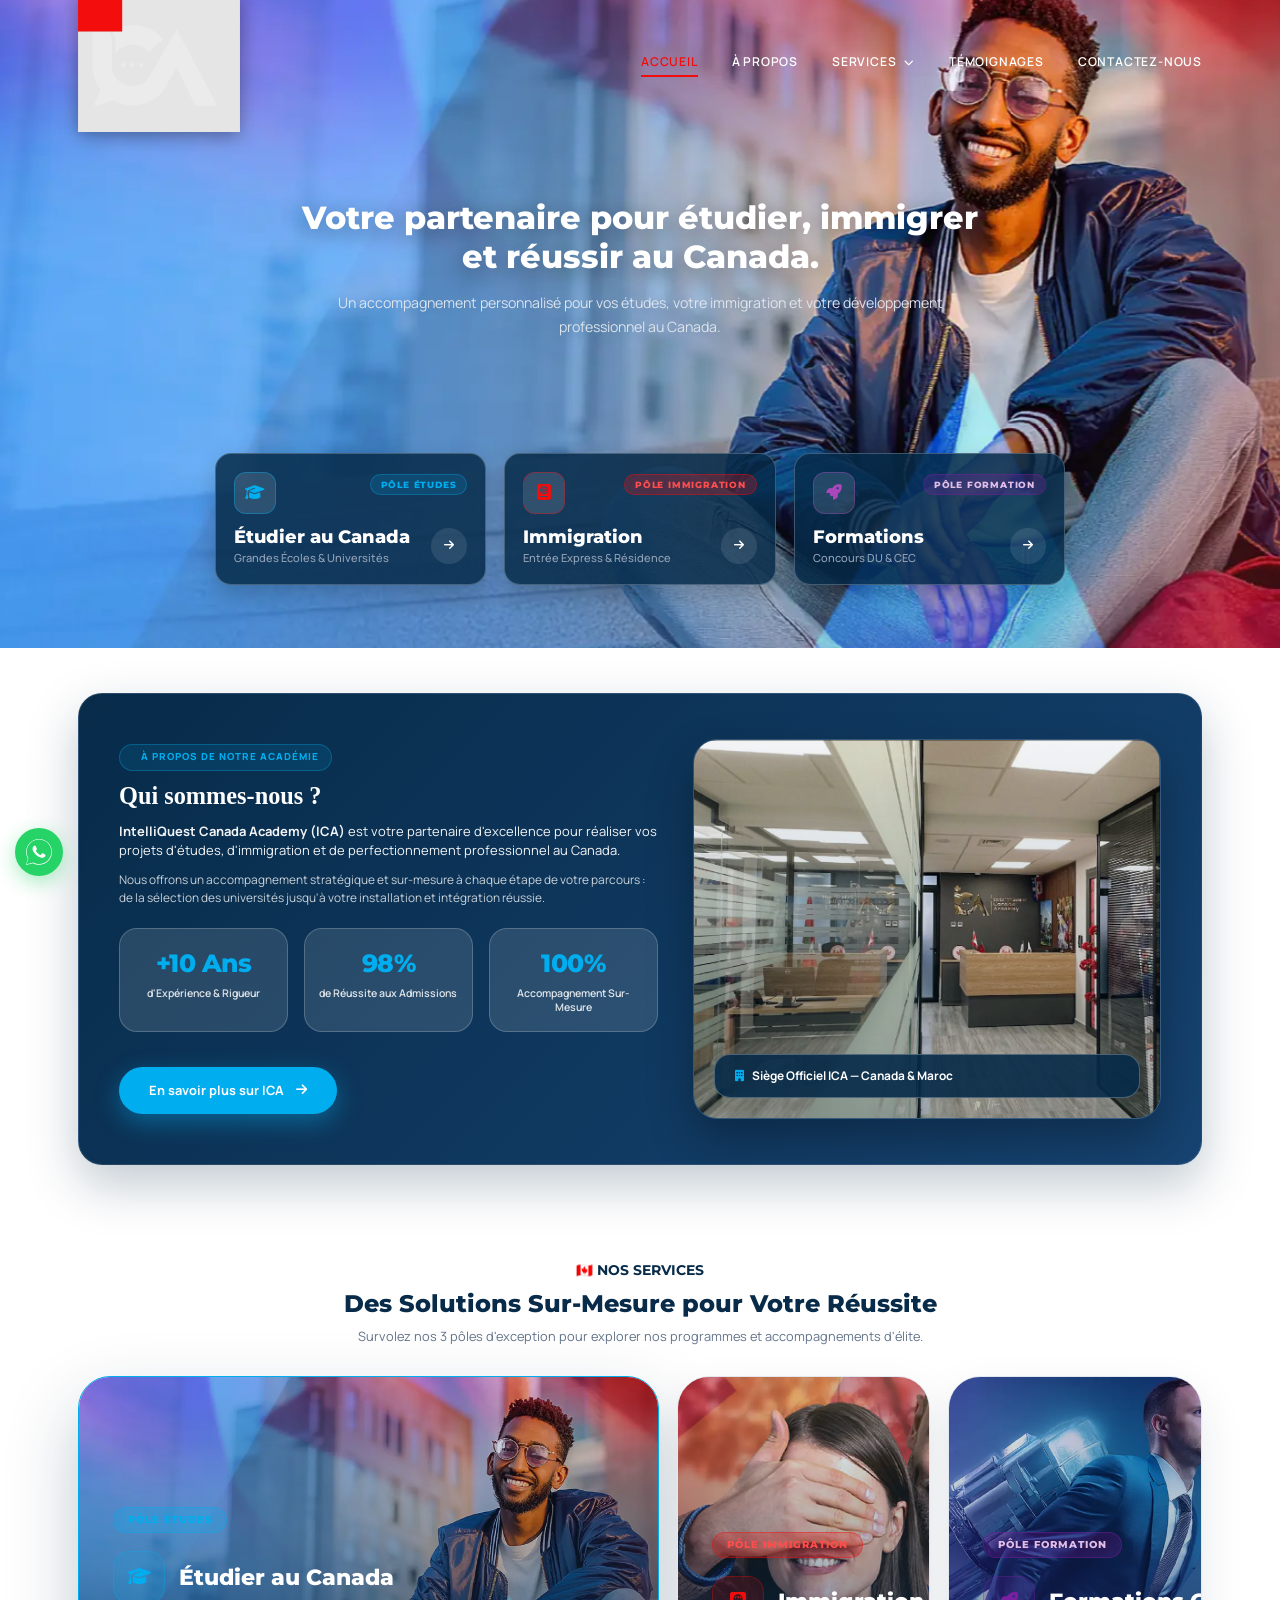
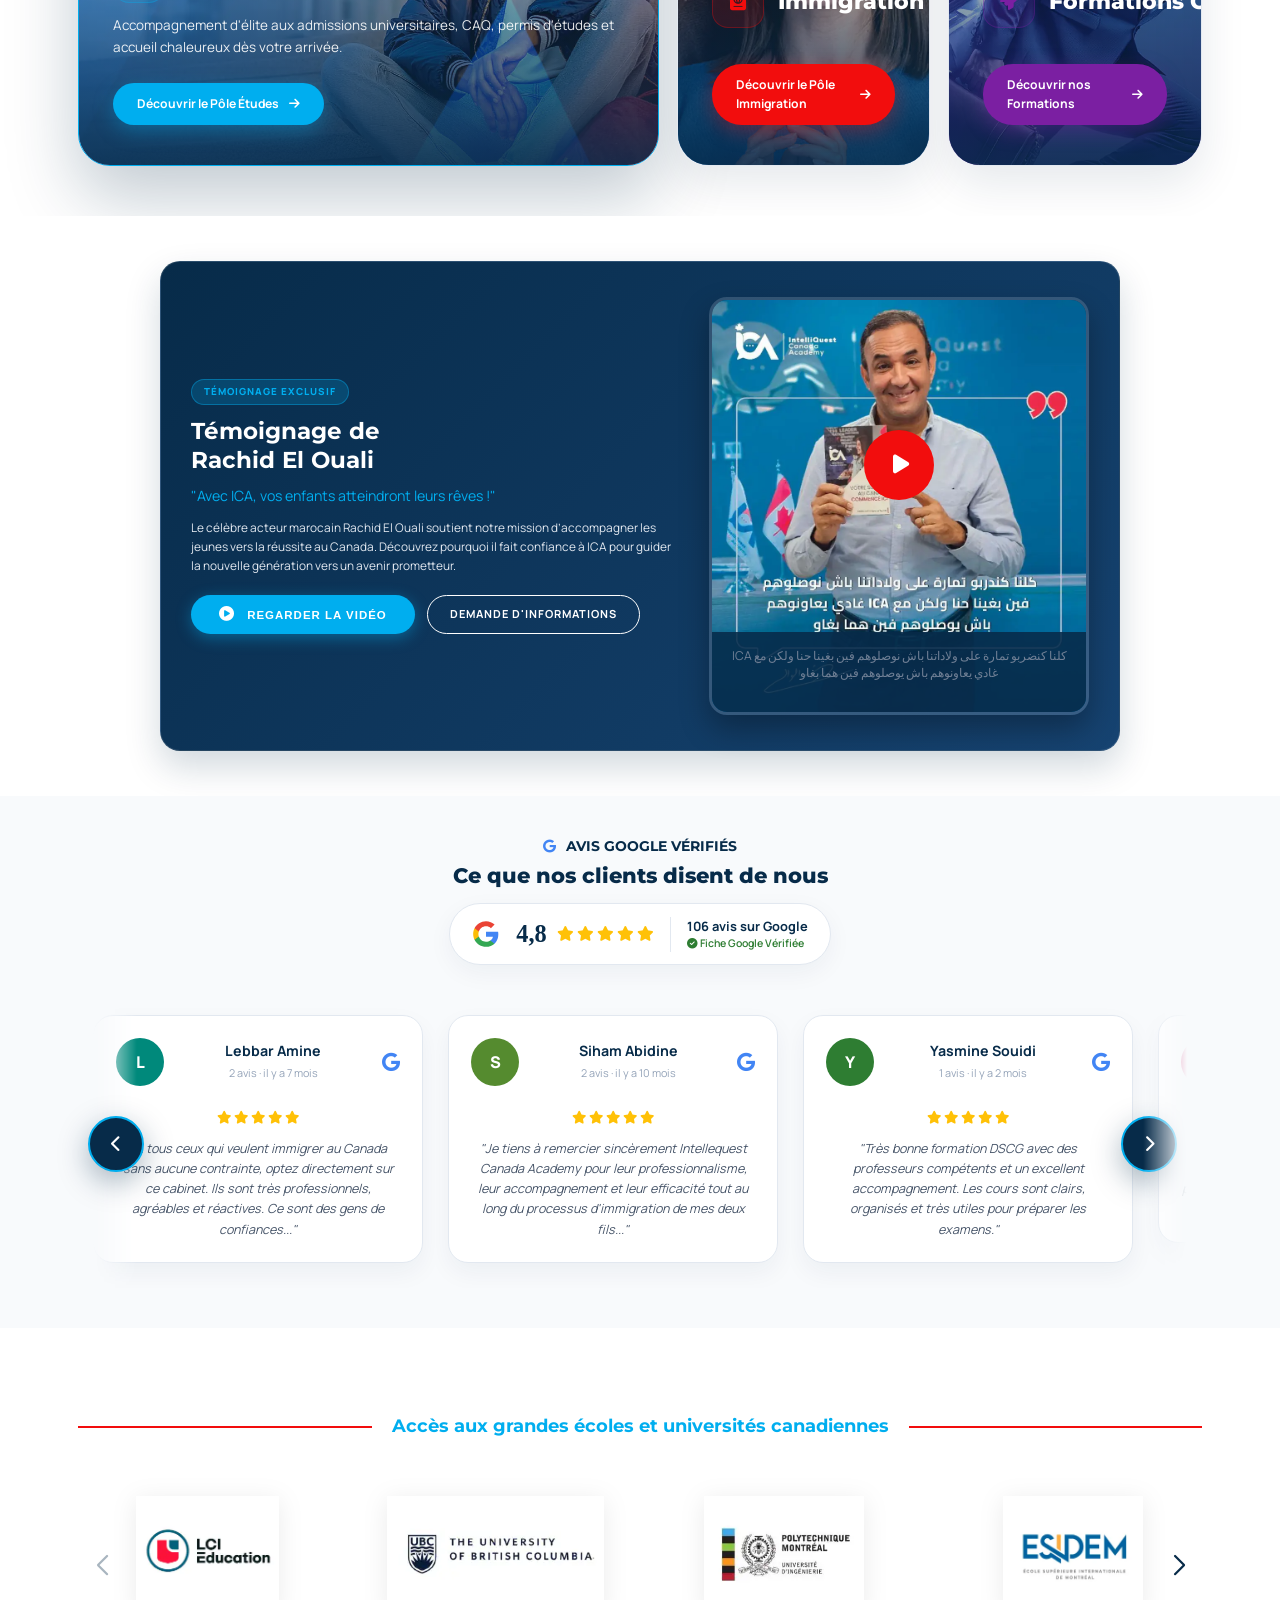
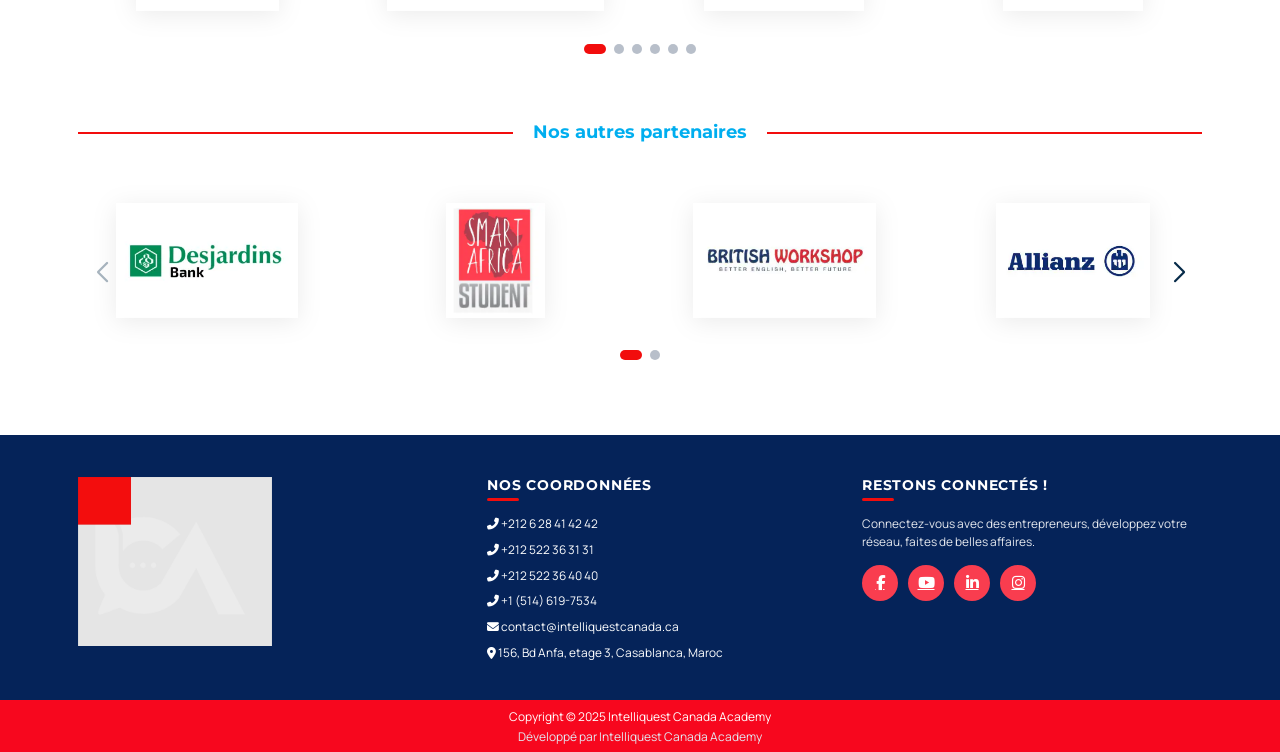
==== commit 1ee7ddb4: "Integrate exact user uploaded ICA logo with red maple leaf across all pages" ====
--- a/index.html
+++ b/index.html
@@ -36,7 +36,7 @@
     <header class="site-header">
         <div class="container header-container">
             <a href="index.html" class="logo">
-                <img src="assets/images/logo-ICA-en-blanc-500x500-px.webp" alt="ICA Logo" class="logo-img" width="280" height="140" fetchpriority="high">
+                <img src="assets/images/ica-logo-red-leaf.webp" alt="ICA Logo" class="logo-img" width="280" height="140" fetchpriority="high">
             </a>
             
             <button class="mobile-menu-btn" aria-label="Toggle menu">
@@ -77,9 +77,6 @@
         <div class="container hero-awwwards-container">
             <!-- Hero Header Text -->
             <div class="hero-awwwards-header">
-                <div class="hero-brand-logo-badge" style="margin-bottom: 24px;">
-                    <img src="assets/images/hero-watermark-logo.webp" alt="ICA Logo Symbol" style="height: 85px; width: auto; filter: drop-shadow(0 6px 20px rgba(0, 174, 239, 0.4)); transition: transform 0.3s ease;">
-                </div>
                 <h1 class="hero-awwwards-title">Votre partenaire pour étudier, immigrer et réussir au Canada.</h1>
                 <p class="hero-awwwards-subtitle">
                     Un accompagnement personnalisé pour vos études, votre immigration et votre développement professionnel au Canada.
@@ -653,7 +650,7 @@
         <div class="container">
             <div class="footer-grid">
                 <div class="footer-logo-col">
-                    <img src="assets/images/logo-ICA-en-blanc-500x500-px.webp" alt="ICA Logo" class="footer-logo" width="190" height="95" loading="lazy" decoding="async">
+                    <img src="assets/images/ica-logo-red-leaf.webp" alt="ICA Logo" class="footer-logo" width="190" height="95" loading="lazy" decoding="async">
                 </div>
                 
                 <div class="footer-contact-col">
--- a/style.min.css
+++ b/style.min.css
@@ -1 +1 @@
-:root{--primary-color:#F20D0D;--primary-dark:#c80a0a;--primary-pink-red:#F93D4F;--secondary-color:#072B49;--secondary-light:#164371;--footer-bg:#052359;--copyright-bg:#F7071E;--text-color:#2d3748;--text-muted:#718096;--bg-light:#f7fafc;--bg-white:#ffffff;--border-color:#e2e8f0;--font-primary:'Manrope',sans-serif;--font-secondary:'Manrope',sans-serif;--font-nav:'Montserrat',sans-serif;--font-copyright:'Manrope',sans-serif;--font-minion:'Montserrat',sans-serif;--transition:opacity 0.3s ease,transform 0.3s ease,color 0.3s ease,background-color 0.3s ease,border-color 0.3s ease,box-shadow 0.3s ease;--shadow-sm:0 1px 3px rgba(0,0,0,0.1);--shadow-md:0 4px 12px rgba(0,0,0,0.08);--shadow-lg:0 10px 25px rgba(0,0,0,0.1)}*{margin:0;padding:0;box-sizing:border-box}html{scroll-behavior:smooth;font-size:13.5px}body{font-family:var(--font-primary);color:var(--text-color);line-height:1.5;background-color:var(--bg-white);overflow-x:hidden}.container{width:100%;max-width:1240px;margin:0 auto;padding:0 28px}.section{padding:45px 0}.bg-light{background-color:var(--bg-light)}.bg-gradient-blue{background:linear-gradient(135deg,var(--secondary-color) 0%,var(--secondary-light) 100%);color:white}.border-top-dark{border-top:1px solid rgba(255,255,255,0.1)}h1,h2,h3,h4,h5,h6,.pdf-section-title,.hero-awwwards-title,.card-service-title,.split-card-title,.carousel-card-title,.timeline-card-title,.expanding-card-title,.section-badge-pill,.hero-badge-pill,.card-badge,.expanding-badge,.nav-links a{font-family:var(--font-minion) !important;font-weight:700;color:var(--secondary-color);margin-bottom:1.2rem;line-height:1.25}.text-white h1,.text-white h2,.text-white h3,.text-white h4{color:white}p{margin-bottom:1.2rem;color:var(--text-muted)}.text-white p{color:#cbd5e0}.divider-line{width:50px;height:4px;background-color:#1F3665;margin-bottom:20px;border-radius:2px}.divider-line.center{margin-left:auto;margin-right:auto}.section-title{font-size:1.65rem;margin-bottom:25px;text-transform:uppercase;letter-spacing:0.5px}.text-center{text-align:center}.btn{display:inline-block;padding:14px 32px;border-radius:50px;font-weight:700;text-transform:uppercase;font-size:0.85rem;letter-spacing:1px;cursor:pointer;transition:var(--transition);border:none}.btn-primary{background-color:var(--primary-color);color:white;box-shadow:0 4px 14px rgba(242,13,13,0.4)}.btn-primary:hover{background-color:var(--primary-dark);transform:translateY(-2px);box-shadow:0 6px 20px rgba(242,13,13,0.6)}.btn-large{padding:16px 40px;font-size:0.95rem}.site-header{position:absolute;top:0;left:0;width:100%;z-index:1000;transition:padding 0.3s cubic-bezier(0.16,1,0.3,1),background-color 0.3s ease,box-shadow 0.3s ease;padding:14px 0 10px 0;background:transparent !important;border-top:none}.hero-brand-logo-badge img{transition:transform 0.35s cubic-bezier(0.16,1,0.3,1),filter 0.35s ease}.hero-brand-logo-badge img:hover{transform:scale(1.08) rotate(-2deg);filter:drop-shadow(0 10px 25px rgba(0,174,239,0.6)) !important}.site-header.scrolled{position:fixed;background:#072B49 !important;box-shadow:0 4px 18px rgba(0,0,0,0.25);padding:6px 0 !important;height:60px !important;display:flex;align-items:center;transform:translateZ(0)}.header-container{display:flex;justify-content:space-between;align-items:center;width:100%}.logo{display:inline-flex;align-items:center;position:relative;z-index:1010;text-decoration:none}.logo-img{height:140px;width:auto;max-width:250px;margin-top:-22px;margin-bottom:-22px;display:block;object-fit:contain;transition:transform 0.3s ease,filter 0.3s ease;filter:drop-shadow(0 3px 10px rgba(0,0,0,0.4))}.site-header.scrolled .logo-img{height:140px !important;max-width:250px !important;margin-top:-22px !important;margin-bottom:-22px !important;filter:drop-shadow(0 3px 10px rgba(0,0,0,0.4))}.main-nav{display:flex;align-items:center;transform:none;transition:transform 0.3s ease}.site-header.scrolled .main-nav{transform:none}.nav-list{display:flex;align-items:center;gap:34px;list-style:none;margin:0;padding:0}.nav-list a:not(.btn){color:#FFFFFF;font-family:'Poppins','Manrope',sans-serif !important;font-size:0.9rem !important;font-weight:600 !important;text-transform:uppercase !important;letter-spacing:0.8px;position:relative;padding:6px 0;margin:0;transition:color 0.25s ease;text-decoration:none;display:inline-block}.nav-list a:not(.btn):hover,.nav-list a.active:not(.btn){color:var(--primary-color) !important}.nav-list a:not(.btn)::after{content:'';position:absolute;bottom:0;left:0;right:0;height:2px;background-color:var(--primary-color);transition:transform 0.25s ease;transform:scaleX(0);transform-origin:center}.nav-list a:not(.btn):hover::after,.nav-list a.active:not(.btn)::after{transform:scaleX(1)}.has-dropdown{position:relative}.nav-chevron{font-size:0.72rem;margin-left:5px;transition:transform 0.3s ease}.has-dropdown:hover .nav-chevron{transform:rotate(180deg)}.dropdown-menu.simple-dropdown{position:absolute;top:100%;left:0;width:260px;background:#072B49;backdrop-filter:blur(16px);-webkit-backdrop-filter:blur(16px);border-radius:14px;padding:10px 0;box-shadow:0 16px 35px rgba(0,0,0,0.4);border:1px solid rgba(255,255,255,0.18);list-style:none;margin:0;opacity:0;visibility:hidden;transform:translateY(10px);transition:opacity 0.25s ease,transform 0.25s ease,visibility 0.25s ease;z-index:9999}.has-dropdown:hover .dropdown-menu.simple-dropdown{opacity:1;visibility:visible;transform:translateY(4px)}.dropdown-menu.simple-dropdown li{margin:0;padding:0}.dropdown-menu.simple-dropdown a{display:block;padding:11px 20px;color:#FFFFFF !important;font-family:var(--font-primary);font-size:0.95rem !important;font-weight:600 !important;text-decoration:none;transition:background 0.2s ease,color 0.2s ease}.dropdown-menu.simple-dropdown a::after{display:none !important}.dropdown-menu.simple-dropdown a:hover,.dropdown-menu.simple-dropdown a.active{background:rgba(255,255,255,0.12);color:#F20D0D !important}.services-mega-menu{position:absolute;top:100%;left:50%;transform:translateX(-50%) translateY(16px);width:820px;background:rgba(7,43,73,0.94);backdrop-filter:blur(24px);-webkit-backdrop-filter:blur(24px);border:1px solid rgba(255,255,255,0.18);border-radius:24px;padding:24px;box-shadow:0 25px 60px rgba(0,0,0,0.45);opacity:0;visibility:hidden;pointer-events:none;transition:opacity 0.35s cubic-bezier(0.16,1,0.3,1),transform 0.35s cubic-bezier(0.16,1,0.3,1),visibility 0.35s ease;z-index:9999}.has-mega-menu:hover .services-mega-menu{opacity:1;visibility:visible;pointer-events:auto;transform:translateX(-50%) translateY(10px)}.mega-menu-grid{display:grid;grid-template-columns:repeat(3,1fr);gap:16px}.mega-menu-card{display:flex;flex-direction:column;padding:20px 18px;border-radius:18px;background:rgba(255,255,255,0.06);border:1px solid rgba(255,255,255,0.12);text-decoration:none !important;transition:all 0.35s cubic-bezier(0.16,1,0.3,1);position:relative;overflow:hidden}.mega-menu-card:hover{transform:translateY(-4px);background:rgba(255,255,255,0.14);border-color:rgba(255,255,255,0.35)}.card-study:hover{border-color:#00AEEF;box-shadow:0 10px 25px rgba(0,174,239,0.3)}.card-immigration:hover{border-color:#F20D0D;box-shadow:0 10px 25px rgba(242,13,13,0.3)}.card-training:hover{border-color:#AB47BC;box-shadow:0 10px 25px rgba(171,71,188,0.3)}.mega-icon-box{width:44px;height:44px;border-radius:14px;display:flex;align-items:center;justify-content:center;font-size:1.25rem;margin-bottom:14px;transition:transform 0.35s cubic-bezier(0.16,1,0.3,1)}.blue-accent{background:rgba(0,174,239,0.18);color:#00AEEF;border:1px solid rgba(0,174,239,0.35)}.red-accent{background:rgba(242,13,13,0.18);color:#FF4D4D;border:1px solid rgba(242,13,13,0.35)}.purple-accent{background:rgba(171,71,188,0.18);color:#E1BEE7;border:1px solid rgba(171,71,188,0.35)}.mega-menu-card:hover .mega-icon-box{transform:scale(1.1) rotate(-5deg)}.mega-card-title-row{display:flex;align-items:center;justify-content:space-between;margin-bottom:8px}.mega-card-title{font-family:var(--font-minion);font-size:1.15rem;font-weight:700;color:#FFFFFF}.mega-arrow{font-size:0.85rem;color:#94A3B8;transition:transform 0.3s ease,color 0.3s ease}.mega-menu-card:hover .mega-arrow{transform:translateX(6px);color:#FFFFFF}.mega-card-desc{font-size:0.82rem;color:#CBD5E1;line-height:1.45;margin-bottom:12px}.mega-badge{display:inline-block;font-size:0.68rem;font-weight:800;letter-spacing:0.8px;padding:4px 10px;border-radius:12px;align-self:flex-start}.mobile-menu-btn{display:none;flex-direction:column;justify-content:space-between;width:30px;height:20px;background:transparent;border:none;cursor:pointer}.btn-line{width:100%;height:3px;background-color:white;border-radius:2px;transition:var(--transition)}.hero-slider-container{position:relative;height:520px;min-height:460px;max-height:580px;overflow:hidden}.slider{position:relative;height:100%;width:100%}.slide{position:absolute;top:0;left:0;width:100%;height:100%;opacity:0;visibility:hidden;transition:opacity 1s ease-in-out,visibility 1s ease-in-out;display:flex;align-items:center;justify-content:center}.slide.active{opacity:1;visibility:visible}.slide-bg{position:absolute;top:0;left:0;width:100%;height:100%;background-size:cover;background-position:center;transform:scale(1.15);transition:transform 6s ease-out}.slide.active .slide-bg{transform:scale(1)}.slide-overlay{position:absolute;top:0;left:0;width:100%;height:100%;background:transparent;z-index:1}.slide-content{position:relative;z-index:2;max-width:900px;padding:0 20px;color:white}.slide-artboard{max-width:450px;height:auto;margin-bottom:30px}.slide-title{font-family:var(--font-secondary);color:white;font-size:3.2rem;font-weight:800;margin-bottom:30px;line-height:1.2;text-shadow:0 2px 10px rgba(0,0,0,0.3)}.slider-dots{position:absolute;bottom:30px;left:50%;transform:translateX(-50%);z-index:10;display:flex;gap:15px}.dot{width:12px;height:12px;border-radius:50%;background-color:rgba(255,255,255,0.4);border:2px solid transparent;cursor:pointer;transition:var(--transition)}.dot.active,.dot:hover{background-color:var(--primary-color);border-color:white;transform:scale(1.2)}.animate-in{opacity:0;transform:translateY(40px);transition:opacity 1s ease,transform 1s ease}.slide.active .animate-in{opacity:1;transform:translateY(0)}.delay-2{transition-delay:0.3s}.about-grid{display:grid;grid-template-columns:1.2fr 0.8fr;gap:60px;align-items:center}.lead-text{font-size:1.25rem;color:var(--secondary-color);font-weight:600;line-height:1.5;margin-bottom:20px}.about-img{width:100%;height:auto;border-radius:19px;box-shadow:var(--shadow-lg)}.services-tabs-section{position:relative;overflow:hidden}.services-tabs-section{position:relative;overflow:hidden}.services-badge-header{display:inline-flex;align-items:center;justify-content:center;gap:12px;background:#FFFFFF;padding:8px 22px;border-radius:30px;box-shadow:0 4px 18px rgba(15,23,42,0.08);border:1px solid #E2E8F0;margin-bottom:20px;transition:transform 0.4s cubic-bezier(0.16,1,0.3,1),box-shadow 0.4s ease}.services-badge-header:hover{transform:translateY(-3px) scale(1.02);box-shadow:0 10px 28px rgba(15,23,42,0.14)}.services-badge-header img{height:32px;width:auto;border-radius:4px;animation:badgeFloat 3.5s ease-in-out infinite}@keyframes badgeFloat{0%,100%{transform:translateY(0)}50%{transform:translateY(-4px)}}.services-badge-header .section-title{font-size:1.45rem;margin-bottom:0;color:var(--secondary-color);font-weight:800}.tabs-container{margin-top:25px;border-radius:18px;overflow:hidden;box-shadow:0 12px 35px -10px rgba(15,23,42,0.09);background-color:#FFFFFF;border:1px solid #E2E8F0;transition:transform 0.4s cubic-bezier(0.16,1,0.3,1),box-shadow 0.4s ease}.tabs-container:hover{box-shadow:0 20px 45px -10px rgba(15,23,42,0.15)}.tabs-header{display:flex;background:linear-gradient(180deg,#F8FAFC 0%,#F1F5F9 100%);padding:10px;gap:10px;border-bottom:1px solid #E2E8F0;overflow-x:auto;scrollbar-width:thin}.tab-btn{flex:1;min-width:160px;padding:13px 22px;background:transparent;border:none;color:#475569;font-family:var(--font-secondary);font-weight:700;font-size:0.92rem;cursor:pointer;transition:all 0.35s cubic-bezier(0.16,1,0.3,1);border-radius:12px;text-align:center;white-space:nowrap;position:relative;outline:none;overflow:hidden}.tab-btn::before{content:'';position:absolute;top:0;left:-100%;width:100%;height:100%;background:linear-gradient(90deg,transparent,rgba(255,255,255,0.3),transparent);transition:left 0.6s ease}.tab-btn:hover::before{left:100%}.tab-btn:hover{color:var(--primary-color);background-color:rgba(242,13,13,0.07);transform:translateY(-2px)}.tab-btn.active{color:#FFFFFF !important;background:linear-gradient(135deg,#F20D0D 0%,#C40909 100%) !important;box-shadow:0 6px 18px rgba(242,13,13,0.4);transform:translateY(-2px) scale(1.02)}.tabs-content{background-color:#FFFFFF;padding:30px 40px;position:relative;min-height:250px;display:flex;align-items:center}.tab-panel{display:none;width:100%}.tab-panel.active{display:block}.tab-panel.active .tab-img-col{animation:slideInLeft 0.55s cubic-bezier(0.16,1,0.3,1) forwards}.tab-panel.active .tab-text-col h3{animation:slideInRight 0.55s cubic-bezier(0.16,1,0.3,1) 0.08s forwards;opacity:0}.tab-panel.active .tab-text-col p{animation:slideInRight 0.55s cubic-bezier(0.16,1,0.3,1) 0.16s forwards;opacity:0}.tab-panel.active .tab-text-col .btn{animation:slideInRight 0.55s cubic-bezier(0.16,1,0.3,1) 0.24s forwards;opacity:0}@keyframes slideInLeft{0%{opacity:0;transform:translateX(-25px) scale(0.96)}100%{opacity:1;transform:translateX(0) scale(1)}}@keyframes slideInRight{0%{opacity:0;transform:translateX(25px)}100%{opacity:1;transform:translateX(0)}}.tab-grid{display:grid;grid-template-columns:minmax(220px,280px) 1.5fr;gap:40px;align-items:center}.tab-img-col{position:relative;border-radius:16px;overflow:hidden;box-shadow:0 10px 25px rgba(15,23,42,0.12);height:210px;width:100%;max-width:280px}.tab-img-col::after{content:'';position:absolute;top:0;left:-150%;width:100%;height:100%;background:linear-gradient(90deg,transparent,rgba(255,255,255,0.4),transparent);transform:skewX(-20deg);transition:left 0.75s ease}.tab-img-col:hover::after{left:150%}.tab-img{width:100%;max-width:280px;height:210px;object-fit:cover;display:block;border-radius:16px;transition:transform 0.6s cubic-bezier(0.16,1,0.3,1)}.tab-img-col:hover .tab-img{transform:scale(1.06)}.tab-text-col h3{color:var(--secondary-color);font-size:1.5rem;font-weight:800;margin-bottom:14px;line-height:1.35}.tab-text-col p{color:#475569;font-size:1.02rem;line-height:1.7;margin-bottom:15px}.testimonial-section{background-color:#f1f1f1 !important}.testimonial-grid{display:grid;grid-template-columns:1.2fr 0.8fr;gap:40px;align-items:center}.testimonial-text{background-image:url('assets/images/Capture-decran-2025-04-28-113657.png');background-size:cover;background-position:center;border-radius:19px;padding:50px 40px;position:relative;z-index:1}.testimonial-text::before{content:'';position:absolute;top:0;left:0;right:0;bottom:0;background-color:rgba(255,255,255,0.9);border-radius:19px;z-index:-1}.testimonial-sub{font-family:var(--font-primary);font-size:1.1rem;font-weight:700;color:var(--primary-color);text-transform:uppercase;letter-spacing:1px;margin-bottom:10px}.testimonial-quote{font-size:2.2rem;font-weight:800;color:var(--secondary-color);line-height:1.3;margin-bottom:20px}.testimonial-desc{font-size:1.1rem;line-height:1.6;margin-bottom:30px}.testimonials-swiper{width:100%;max-width:1000px;height:500px;border-radius:19px;overflow:hidden;position:relative;box-shadow:var(--shadow-lg);margin:30px auto}.testimonials-swiper .swiper-slide{position:relative;width:100%;height:100%;display:flex;align-items:center;justify-content:center}.testimonials-swiper .slide-bg{position:absolute;top:0;left:0;width:100%;height:100%;background-size:cover;background-position:center center;z-index:1}.testimonials-swiper .slide-overlay{position:absolute;top:0;left:0;width:100%;height:100%;background:linear-gradient(180deg,rgba(7,43,73,0.1) 0%,rgba(7,43,73,0.7) 100%);z-index:2}.testimonials-swiper .slide-content{position:relative;z-index:3;width:100%;padding:40px;display:flex;flex-direction:column;align-items:center;justify-content:flex-end;height:100%;text-align:center}.testimonials-swiper .slide-tags{display:flex;flex-wrap:wrap;gap:15px;margin-bottom:30px;justify-content:center}.testimonials-swiper .slide-tag{background-color:var(--primary-color);color:white;padding:10px 20px;border-radius:5px;font-weight:700;font-size:1.2rem;font-family:var(--font-secondary);box-shadow:0 4px 10px rgba(0,0,0,0.15);text-transform:capitalize}.testimonials-swiper .swiper-pagination-bullet{width:12px;height:12px;background:#fff;opacity:0.6}.testimonials-swiper .swiper-pagination-bullet-active{background:var(--primary-color);opacity:1;width:25px;border-radius:6px}.testimonials-swiper .swiper-button-next,.testimonials-swiper .swiper-button-prev{color:#ffffff;background-color:rgba(7,43,73,0.5);width:44px;height:44px;border-radius:50%;transition:var(--transition)}.testimonials-swiper .swiper-button-next:hover,.testimonials-swiper .swiper-button-prev:hover{background-color:var(--primary-color)}.testimonials-swiper .swiper-button-next::after,.testimonials-swiper .swiper-button-prev::after{font-size:1.2rem;font-weight:bold}.video-thumbnail-container{position:relative;border-radius:19px;overflow:hidden;box-shadow:var(--shadow-lg)}.testimonial-img{width:100%;height:auto;display:block}.play-btn-overlay{position:absolute;top:50%;left:50%;transform:translate(-50%,-50%);width:80px;height:80px;background-color:var(--primary-color);color:white;border-radius:50%;display:flex;align-items:center;justify-content:center;font-size:1.8rem;box-shadow:0 4px 20px rgba(242,13,13,0.5);transition:var(--transition)}.play-btn-overlay i{transform:translateX(3px)}.play-btn-overlay:hover{transform:translate(-50%,-50%) scale(1.1);background-color:var(--primary-dark)}.profiles-tags{margin-top:50px;display:flex;flex-wrap:wrap;gap:12px;justify-content:center}.profiles-tags span{background-color:var(--bg-light);padding:10px 20px;border-radius:50px;font-weight:600;font-size:0.9rem;color:var(--secondary-color);border:1px solid var(--border-color)}.partner-title{font-size:1.8rem;margin-bottom:10px;color:var(--secondary-color)}.partner-subtitle{font-size:1.1rem;color:var(--text-muted);font-weight:500;margin-bottom:40px;letter-spacing:1px}.partners-swiper{width:100%;padding:20px 40px 40px 40px;position:relative;overflow:hidden}.partners-swiper .swiper-slide{display:flex;justify-content:center;align-items:center;height:130px}.partners-swiper .swiper-slide img{height:130px;width:auto;max-width:100%;object-fit:contain;transition:var(--transition)}.partners-swiper .swiper-slide img:hover{transform:scale(1.05)}.partners-swiper .swiper-pagination-bullet{width:10px;height:10px;background:var(--text-muted);opacity:0.5;transition:var(--transition)}.partners-swiper .swiper-pagination-bullet-active{background:var(--primary-color);opacity:1;width:22px;border-radius:5px}.partners-swiper .swiper-button-next,.partners-swiper .swiper-button-prev{color:var(--secondary-color);transition:var(--transition)}.partners-swiper .swiper-button-next:hover,.partners-swiper .swiper-button-prev:hover{color:var(--primary-color);transform:scale(1.1)}.partners-swiper .swiper-button-next::after,.partners-swiper .swiper-button-prev::after{font-size:1.5rem;font-weight:bold}.text-required{margin-top:-30px;margin-bottom:50px}.contact-grid{display:grid;grid-template-columns:1.2fr 0.8fr;gap:50px}.contact-form-container{background-color:var(--bg-light);padding:40px;border-radius:19px;box-shadow:var(--shadow-sm);border:1px solid var(--border-color)}.form-group{margin-bottom:20px}.form-row-2{display:grid;grid-template-columns:1fr 1fr;gap:20px}.form-control{width:100%;padding:12px 16px;border:1px solid var(--border-color);border-radius:8px;font-family:var(--font-primary);font-size:0.95rem;color:var(--text-color);background-color:white;transition:var(--transition)}.form-control:focus{outline:none;border-color:var(--primary-color);box-shadow:0 0 0 3px rgba(242,13,13,0.15)}label{display:block;margin-bottom:8px;font-weight:600;font-size:0.9rem;color:var(--secondary-color)}.sub-label{font-size:0.8rem;color:var(--text-muted);font-weight:400;margin-left:5px}.map-container{border-radius:19px;overflow:hidden;box-shadow:var(--shadow-md);height:100%;min-height:400px}.google-map-iframe{width:100%;height:100%;border:none;min-height:400px}.site-footer{background-color:var(--footer-bg);color:white;padding:42px 0 0px;border-top:none}.footer-grid{display:grid;grid-template-columns:1.1fr 1fr 1fr;gap:35px;padding-bottom:30px}.footer-logo{width:52%;max-width:190px;height:auto;margin-top:0;margin-bottom:12px}.site-footer h3,.site-footer h6{color:white;font-family:var(--font-secondary);font-size:1.05rem;text-transform:uppercase;letter-spacing:0.8px;margin-bottom:14px;position:relative;padding-bottom:6px}.site-footer h3::after,.site-footer h6::after{content:'';position:absolute;bottom:0;left:0;width:32px;height:2.5px;background-color:var(--primary-color);border-radius:2px}.footer-contact-list{list-style:none;padding:0;margin:0}.footer-contact-list li{color:#FFFFFF;font-size:0.88rem;line-height:1.5;margin-bottom:8px}.footer-social-col p{color:rgba(255,255,255,0.9);margin-bottom:14px;font-size:0.88rem;line-height:1.5}.footer-social-links{display:flex;gap:10px}.footer-social-links a{display:flex;align-items:center;justify-content:center;width:36px;height:36px;border-radius:50%;background-color:var(--primary-pink-red);color:white;font-size:15px;transition:var(--transition)}.footer-social-links a:hover{background-color:var(--primary-dark);transform:translateY(-3px);box-shadow:0 4px 12px rgba(242,13,13,0.4)}.footer-bottom{background-color:var(--copyright-bg);width:100%;padding:8px 0 6px 0;margin-top:0;border-top:none;text-align:center}.footer-bottom p{margin-bottom:0;font-family:var(--font-copyright);font-size:12px;font-weight:400}.copyright-text-main{color:#FFFFFF}.developed-text{color:#E2E8F0;margin-top:2px}.whatsapp-float-btn{position:fixed;bottom:15px;left:15px;background-color:#25d366;color:white;padding:8px 20px;border-radius:50px;display:flex;align-items:center;gap:10px;font-weight:700;font-size:0.95rem;box-shadow:0 4px 15px rgba(0,0,0,0.15);z-index:1000;transition:var(--transition)}.whatsapp-float-btn svg{fill:white}.whatsapp-float-btn:hover{transform:translateY(-3px) scale(1.03);box-shadow:0 6px 20px rgba(37,211,102,0.4);color:white}@keyframes fadeIn{from{opacity:0;transform:translateY(10px)}to{opacity:1;transform:translateY(0)}}.animate-on-scroll{opacity:0;transform:translate3d(0,20px,0);transition:opacity 0.5s cubic-bezier(0.16,1,0.3,1),transform 0.5s cubic-bezier(0.16,1,0.3,1);will-change:opacity,transform}.animate-on-scroll.animated{opacity:1;transform:translate3d(0,0,0)}@media (max-width:992px){.about-grid,.tab-grid,.testimonial-grid,.contact-grid,.footer-grid{grid-template-columns:1fr;gap:40px}.section{padding:70px 0}.site-header{background-color:var(--secondary-color);padding:15px 0}.logo-img{height:55px}.mobile-menu-btn{display:flex}.main-nav{position:absolute;top:100%;left:0;width:100%;background-color:var(--secondary-color);padding:30px 24px;box-shadow:0 10px 15px rgba(0,0,0,0.1);display:none;animation:fadeIn 0.4s ease forwards;border-top:1px solid rgba(255,255,255,0.08)}.main-nav.open{display:block}.nav-list{flex-direction:column;align-items:stretch;gap:20px}.nav-list a:not(.btn){display:block;padding:10px 0;font-size:1.1rem}.nav-list .btn{text-align:center;width:100%;margin-top:10px}.mobile-menu-btn.open .btn-line:nth-child(1){transform:rotate(45deg) translate(5px,6px)}.mobile-menu-btn.open .btn-line:nth-child(2){opacity:0}.mobile-menu-btn.open .btn-line:nth-child(3){transform:rotate(-45deg) translate(5px,-6px)}.slide-title{font-size:2.2rem}.slide-artboard{max-width:80%}.tab-img-col{text-align:center}.tab-img{max-width:400px}.map-container{min-height:300px}}@media (max-width:700px){.nav-list a:not(.btn){font-size:13px}.logo-img{max-width:70px;height:auto}}@media (max-width:576px){.form-row-2{grid-template-columns:1fr;gap:0}.testimonial-quote{font-size:1.8rem}.section-title{font-size:1.8rem}}.page-banner{position:relative;padding:100px 0 45px;background-size:cover;background-position:center center;background-repeat:no-repeat;text-align:center;color:white}.page-banner::before{content:'';position:absolute;top:0;left:0;width:100%;height:100%;background:rgba(0,0,0,0.45);z-index:1}.page-banner .container{position:relative;z-index:2}.page-banner h1{font-family:var(--font-secondary);font-size:1.7rem !important;font-weight:600;color:white !important;text-shadow:0 1px 8px rgba(0,0,0,0.4);letter-spacing:0px;margin:0;text-transform:none}.contact-info-grid{display:grid;grid-template-columns:0.8fr 1.2fr;gap:40px;margin-bottom:60px;align-items:flex-start}.contact-left-text{display:flex;flex-direction:column;justify-content:flex-start}.contact-left-text h2{font-size:2.2rem;font-weight:800;color:var(--secondary-color);margin-bottom:20px;text-transform:none;font-family:var(--font-primary)}.contact-left-text p{font-size:1.05rem;line-height:1.8;color:var(--text-color);margin-bottom:30px}.contact-social-icons{display:flex;gap:15px}.contact-social-icon{display:flex;align-items:center;justify-content:center;width:44px;height:44px;background-color:var(--primary-color);color:white;border-radius:50%;font-size:1.15rem;transition:var(--transition);text-decoration:none}.contact-social-icon:hover{background-color:var(--secondary-color);transform:translateY(-3px);color:white}.contact-cards-row{display:grid;grid-template-columns:1fr 1fr 1fr;gap:20px}.contact-info-card{background:#ffffff;border-radius:19px;padding:35px 20px;text-align:center;box-shadow:0 10px 30px rgba(0,0,0,0.06);border:1px solid var(--border-color);display:flex;flex-direction:column;align-items:center;min-height:330px}.contact-card-icon-wrapper{width:60px;height:60px;background-color:#FFF5F5;border-radius:50%;display:flex;align-items:center;justify-content:center;margin-bottom:20px}.contact-card-icon-wrapper i{color:var(--primary-color);font-size:1.5rem}.contact-info-card h4{font-size:1.25rem;font-weight:700;color:var(--secondary-color);margin-bottom:20px;font-family:var(--font-primary)}.contact-info-card p,.contact-info-card ul{font-size:0.95rem;color:var(--text-color);list-style:none;line-height:1.7;margin:0;padding:0}.contact-info-card ul li{margin-bottom:8px}@media (max-width:1024px){.contact-info-grid{grid-template-columns:1fr;gap:40px}.contact-cards-row{grid-template-columns:1fr}.contact-info-card{min-height:auto}}.contact-form-centered-container{max-width:700px;margin:0 auto;background:#ffffff;padding:40px;border-radius:12px;box-shadow:0 10px 30px rgba(0,0,0,0.05);border:1px solid var(--border-color)}.oscar-form .btn-primary{background-color:#007bff !important;color:white !important;border-radius:4px !important;padding:10px 24px !important;font-size:1rem !important;font-weight:500 !important;text-transform:none !important;letter-spacing:normal !important;box-shadow:none !important;transition:background-color 0.2s ease-in-out !important}.oscar-form .btn-primary:hover{background-color:#0056b3 !important;transform:none !important;box-shadow:none !important}.oscar-form .form-btn{text-align:left !important;margin-top:20px}.oscar-form label{font-size:1rem;font-weight:400;color:#212529;margin-bottom:8px}.oscar-form .form-text.text-muted{display:block;margin-top:5px;font-size:0.875rem;color:#6c757d}.oscar-form .oscar_input_required{text-align:right;font-size:0.95rem;color:#212529;font-weight:normal}.page-banner + .section{padding-top:50px !important}.google-reviews-section{background-color:#F8FAFC;padding:80px 0}.google-badge-box{display:inline-flex;align-items:center;gap:16px;background:#FFFFFF;padding:14px 28px;border-radius:50px;box-shadow:0 4px 20px rgba(0,0,0,0.06);margin:0 auto 40px auto;border:1px solid #E2E8F0}.google-badge-logo{width:44px;height:44px;background:#4285F4;color:white;border-radius:50%;display:flex;align-items:center;justify-content:center;font-size:20px}.google-badge-info{text-align:left}.google-score{font-size:1.15rem;font-weight:800;color:#1E293B;margin-right:8px}.google-stars{display:inline-flex;color:#F59E0B;font-size:14px;gap:2px}.google-count{display:block;font-size:0.85rem;color:#64748B;margin-top:2px}.google-review-card{background:#FFFFFF;border-radius:16px;padding:28px;box-shadow:0 4px 16px rgba(0,0,0,0.05);border:1px solid #F1F5F9;height:100%;display:flex;flex-direction:column;justify-content:space-between;transition:transform 0.3s ease,box-shadow 0.3s ease}.google-review-card:hover{transform:translateY(-5px);box-shadow:0 12px 30px rgba(0,0,0,0.08)}.google-review-header{display:flex;align-items:center;gap:14px;margin-bottom:14px}.google-author-img{width:48px;height:48px;border-radius:50%;object-fit:cover;border:2px solid #E2E8F0}.google-avatar-circle{width:48px;height:48px;border-radius:50%;display:flex;align-items:center;justify-content:center;color:#FFFFFF;font-size:20px;font-weight:700;text-transform:lowercase;box-shadow:0 2px 6px rgba(0,0,0,0.15);flex-shrink:0}.google-author-info{flex:1}.google-author-name{font-size:1rem;font-weight:700;color:#0F172A;margin-bottom:2px}.google-review-date{font-size:0.8rem;color:#94A3B8}.google-card-badge{color:#4285F4;font-size:18px}.google-review-card{background:#FFFFFF;border:1px solid #E2E8F0;border-radius:16px;padding:24px;box-shadow:0 4px 20px rgba(0,0,0,0.05);height:100%;display:flex;flex-direction:column;justify-content:space-between;text-align:center;max-width:680px;margin:0 auto}.google-card-stars{color:#F59E0B;font-size:16px;margin:12px 0 16px 0;display:flex;align-items:center;justify-content:center;gap:6px}.google-pole-badge{font-size:0.75rem;font-weight:700;color:#0F172A;background:#F1F5F9;padding:3px 10px;border-radius:12px}.google-review-text{font-size:0.95rem;color:#334155;line-height:1.6;font-style:italic;margin-bottom:20px}.google-card-footer{border-top:1px solid #F1F5F9;padding-top:14px;margin-top:14px}.google-verify-link{display:inline-flex;align-items:center;gap:8px;color:#4285F4;font-size:0.85rem;font-weight:700;text-decoration:none;transition:color 0.2s ease}.google-verify-link:hover{color:#1A73E8;text-decoration:underline}.google-badge-btn{display:inline-flex;align-items:center;gap:8px;background:#4285F4;color:white !important;padding:8px 18px;border-radius:20px;font-size:0.85rem;font-weight:600;text-decoration:none;transition:background 0.2s ease;margin-left:12px}.google-badge-btn:hover{background:#1A73E8}#scroll-progress{position:fixed;top:0;left:0;height:4px;background:linear-gradient(90deg,#F20D0D 0%,#3B82F6 100%);z-index:10000;width:0%;transition:width 0.1s ease-out;box-shadow:0 0 10px rgba(242,13,13,0.6)}.hero-title{animation:heroFadeUp 1s cubic-bezier(0.16,1,0.3,1) forwards}@keyframes heroFadeUp{0%{opacity:0;transform:translateY(30px) scale(0.98)}100%{opacity:1;transform:translateY(0) scale(1)}}.btn-primary{animation:pulseGlow 3s infinite ease-in-out}@keyframes pulseGlow{0%,100%{box-shadow:0 4px 14px rgba(242,13,13,0.4)}50%{box-shadow:0 8px 24px rgba(242,13,13,0.75)}}.google-card,.tab-grid,.feature-card{transition:transform 0.4s cubic-bezier(0.16,1,0.3,1),box-shadow 0.4s ease,border-color 0.4s ease}.google-card:hover{transform:translateY(-8px) scale(1.02);box-shadow:0 20px 40px rgba(15,23,42,0.15) !important;border-color:rgba(242,13,13,0.3) !important}.google-card-stars i{transition:transform 0.3s ease,color 0.3s ease}.google-card:hover .google-card-stars i{transform:scale(1.18);color:#F59E0B}.whatsapp-float-btn{position:fixed;bottom:24px;right:24px;width:48px;height:48px;border-radius:50%;background-color:#25D366;color:#FFFFFF;display:flex;align-items:center;justify-content:center;box-shadow:0 6px 20px rgba(37,211,102,0.4);z-index:9999;text-decoration:none;transition:transform 0.3s ease,box-shadow 0.3s ease;animation:floatWhatsApp 4s ease-in-out infinite}.whatsapp-float-btn span{display:none !important}.whatsapp-float-btn svg{width:26px;height:26px;flex-shrink:0}@keyframes floatWhatsApp{0%,100%{transform:translateY(0)}50%{transform:translateY(-8px)}}.announcement-banner{position:relative;z-index:10001;background:linear-gradient(90deg,#072B49 0%,#11385C 55%,#E11D48 100%);color:#FFFFFF;padding:10px 0;font-size:0.88rem;box-shadow:0 4px 15px rgba(7,43,73,0.25);transition:all 0.4s cubic-bezier(0.16,1,0.3,1)}.announcement-banner.hidden{display:none !important}.announcement-container{display:flex;align-items:center;justify-content:space-between;gap:15px}.announcement-content{display:flex;align-items:center;gap:14px;flex-wrap:wrap;flex:1;justify-content:center}.announcement-tag{background:#E11D48;color:#FFFFFF;font-weight:800;font-size:0.72rem;padding:3px 10px;border-radius:12px;letter-spacing:1px;text-transform:uppercase;animation:tagPulse 2s infinite ease-in-out;box-shadow:0 0 10px rgba(225,29,72,0.5)}@keyframes tagPulse{0%,100%{transform:scale(1);box-shadow:0 0 10px rgba(225,29,72,0.5)}50%{transform:scale(1.06);box-shadow:0 0 18px rgba(225,29,72,0.85)}}.announcement-text{font-weight:600;color:#F8FAFC;line-height:1.4}.announcement-btn{background:#FFFFFF;color:#072B49 !important;font-weight:800;font-size:0.78rem;padding:6px 14px;border-radius:20px;text-decoration:none;transition:all 0.3s ease;display:inline-flex;align-items:center;gap:6px;white-space:nowrap;box-shadow:0 2px 8px rgba(0,0,0,0.2)}.announcement-btn:hover{background:#F1F5F9;transform:translateX(2px);color:#E11D48 !important}.announcement-close-btn{background:transparent;border:none;color:rgba(255,255,255,0.8);font-size:1.4rem;cursor:pointer;line-height:1;padding:0 5px;transition:color 0.2s ease,transform 0.2s ease}.announcement-close-btn:hover{color:#FFFFFF;transform:scale(1.2)}.admin-trigger-btn{position:fixed;bottom:25px;left:25px;width:44px;height:44px;background:#072B49;color:#FFFFFF;border-radius:50%;display:flex;align-items:center;justify-content:center;box-shadow:0 4px 15px rgba(0,0,0,0.3);cursor:pointer;z-index:9999;border:2px solid #FFFFFF;transition:transform 0.3s ease,background 0.3s ease}.admin-trigger-btn:hover{transform:rotate(90deg) scale(1.1);background:#E11D48}.admin-modal-overlay{position:fixed;top:0;left:0;width:100%;height:100%;background:rgba(15,23,42,0.75);backdrop-filter:blur(6px);z-index:10005;display:flex;align-items:center;justify-content:center;padding:20px;opacity:0;pointer-events:none;transition:opacity 0.3s ease}.admin-modal-overlay.active{opacity:1;pointer-events:auto}.admin-modal-card{background:#FFFFFF;border-radius:20px;max-width:550px;width:100%;padding:30px;box-shadow:0 25px 50px -12px rgba(0,0,0,0.25);border:1px solid #E2E8F0;transform:translateY(20px) scale(0.95);transition:transform 0.3s cubic-bezier(0.16,1,0.3,1)}.admin-modal-overlay.active .admin-modal-card{transform:translateY(0) scale(1)}.admin-modal-header{display:flex;align-items:center;justify-content:space-between;margin-bottom:20px;padding-bottom:15px;border-bottom:1px solid #E2E8F0}.admin-modal-header h3{margin:0;color:#072B49;font-size:1.3rem;font-weight:800;display:flex;align-items:center;gap:10px}.admin-form-group{margin-bottom:18px}.admin-form-group label{display:block;font-weight:700;font-size:0.88rem;color:#334155;margin-bottom:6px}.admin-input,.admin-textarea{width:100%;padding:10px 14px;border-radius:10px;border:1px solid #CBD5E1;font-family:inherit;font-size:0.9rem;color:#0F172A;outline:none;transition:border-color 0.2s ease,box-shadow 0.2s ease}.admin-input:focus,.admin-textarea:focus{border-color:#E11D48;box-shadow:0 0 0 3px rgba(225,29,72,0.15)}.hero-awwwards-section{position:relative;min-height:76vh;display:flex;align-items:center;justify-content:center;padding:85px 0 65px 0;overflow:hidden;color:#FFFFFF;background-color:#072B49}.hero-backdrop-stack{position:absolute;inset:0;z-index:1;overflow:hidden}.hero-backdrop-layer{position:absolute;inset:0;width:100%;height:100%;background-size:cover;background-position:center 15% !important;transform:scale(1.18) translateZ(0);-webkit-backface-visibility:hidden;backface-visibility:hidden;opacity:0;will-change:opacity;transition:opacity 0.5s ease-in-out;z-index:1}.hero-backdrop-layer.active{opacity:1;z-index:2}.hero-backdrop-overlay{display:none !important}.hero-ambient-glow{position:absolute;width:450px;height:450px;border-radius:50%;filter:blur(80px);opacity:0.18;pointer-events:none;z-index:4}.glow-left{top:-10%;left:-5%;background:radial-gradient(circle,rgba(0,174,239,0.4),transparent 70%)}.glow-right{bottom:-10%;right:-5%;background:radial-gradient(circle,rgba(242,13,13,0.35),transparent 70%)}.hero-center-halo{position:absolute;top:35%;left:50%;transform:translate(-50%,-50%);width:650px;height:350px;border-radius:50%;background:radial-gradient(ellipse at center,rgba(255,255,255,0.12) 0%,rgba(7,43,73,0) 70%);pointer-events:none;z-index:4}.hero-floating-icon{position:absolute;color:rgba(255,255,255,0.12);font-size:clamp(2rem,3.5vw,4.5rem);pointer-events:none;z-index:4;animation:floatSubtle 8s ease-in-out infinite alternate}.icon-float-1{top:18%;left:8%;animation-delay:0s}.icon-float-2{top:22%;right:10%;animation-delay:2s;color:rgba(242,13,13,0.15)}.icon-float-3{bottom:25%;left:12%;animation-delay:4s;color:rgba(171,71,188,0.15)}.icon-float-4{bottom:28%;right:8%;animation-delay:1s;color:rgba(0,174,239,0.15)}@keyframes floatSubtle{0%{transform:translateY(0px) rotate(0deg)}100%{transform:translateY(-14px) rotate(4deg)}}.hero-glass-ring{position:absolute;border-radius:50%;border:1px solid rgba(255,255,255,0.08);pointer-events:none;z-index:4}.ring-1{width:320px;height:320px;top:10%;right:15%;background:radial-gradient(circle,rgba(255,255,255,0.02),transparent 70%)}.ring-2{width:480px;height:480px;bottom:-15%;left:5%;background:radial-gradient(circle,rgba(0,174,239,0.03),transparent 70%)}.hero-grid-lines{position:absolute;inset:0;background-image:radial-gradient(rgba(255,255,255,0.06) 1px,transparent 1px);background-size:32px 32px;opacity:0.4;pointer-events:none;z-index:4}.hero-awwwards-container{position:relative;z-index:10;width:100%;max-width:1050px;margin:0 auto;padding:0 24px}.hero-awwwards-header{text-align:center;max-width:680px;margin:85px auto 75px auto}.hero-badge-pill{display:inline-block;background:rgba(0,174,239,0.22);border:1px solid rgba(0,174,239,0.5);color:#00AEEF;padding:6px 18px;border-radius:30px;font-size:0.78rem;font-weight:800;letter-spacing:1.2px;margin-bottom:12px;box-shadow:0 4px 15px rgba(0,174,239,0.2)}.hero-awwwards-title{font-family:var(--font-minion);font-size:2.35rem;font-weight:800;line-height:1.25;color:#FFFFFF;margin-bottom:14px;text-shadow:0 4px 25px rgba(0,0,0,0.45);text-align:center}.hero-awwwards-subtitle{font-size:1.05rem;color:#E2E8F0;line-height:1.65;font-weight:400;max-width:640px;margin:0 auto;opacity:0.95;text-align:center}.hero-services-cards-grid{display:grid;grid-template-columns:repeat(3,minmax(0,1fr));gap:clamp(12px,1.5vw,18px);width:100%;max-width:850px;margin:0 auto;transform:translateY(40px);box-sizing:border-box;align-items:stretch}.interactive-service-card{position:relative;background:rgba(7,43,73,0.85);border:1px solid rgba(255,255,255,0.22);border-radius:clamp(12px,1.5vw,16px);padding:clamp(12px,1.4vw,18px);box-shadow:0 10px 25px rgba(0,0,0,0.2);cursor:pointer;overflow:hidden;display:flex;flex-direction:column;justify-content:space-between;width:100%;max-width:100%;text-decoration:none;box-sizing:border-box;transition:border-color 0.25s ease,background-color 0.25s ease,box-shadow 0.25s ease}.card-glass-glow{position:absolute;inset:0;background:radial-gradient(circle at 50% 0%,rgba(255,255,255,0.12),transparent 70%);opacity:0;transition:opacity 0.25s ease;pointer-events:none}.card-header-row{display:flex;align-items:center;justify-content:space-between;margin-bottom:12px}.card-body-row{display:flex;align-items:center;justify-content:space-between;gap:12px}.card-arrow-box{width:36px;height:36px;border-radius:50%;background:rgba(255,255,255,0.1);display:flex;align-items:center;justify-content:center;flex-shrink:0;transition:background 0.25s ease}.hero-card-arrow{font-size:0.85rem;color:#FFFFFF;transition:transform 0.25s ease,color 0.25s ease;will-change:transform}.card-icon-box{width:42px;height:42px;border-radius:12px;background:rgba(255,255,255,0.12);display:flex;align-items:center;justify-content:center;font-size:1.15rem;color:#FFFFFF;border:1px solid rgba(255,255,255,0.2);transition:border-color 0.25s ease,background-color 0.25s ease}.blue-glow{color:#00AEEF;border-color:rgba(0,174,239,0.4)}.red-glow{color:#F20D0D;border-color:rgba(242,13,13,0.4)}.purple-glow{color:#AB47BC;border-color:rgba(171,71,188,0.4)}.card-badge{font-size:0.68rem;font-weight:800;letter-spacing:0.8px;padding:4px 10px;border-radius:16px;background:rgba(0,174,239,0.15);color:#00AEEF;border:1px solid rgba(0,174,239,0.3)}.badge-red{background:rgba(242,13,13,0.15);color:#FF4D4D;border-color:rgba(242,13,13,0.3)}.badge-purple{background:rgba(171,71,188,0.15);color:#E1BEE7;border-color:rgba(171,71,188,0.3)}.card-service-title{font-family:var(--font-minion);font-size:1.35rem;font-weight:800;color:#FFFFFF;margin-bottom:2px;line-height:1.2}.card-service-tagline{font-size:0.82rem;color:#94A3B8;font-weight:500;margin-bottom:0}.interactive-service-card:hover{background:rgba(15,55,90,0.92);border-color:rgba(255,255,255,0.45);box-shadow:0 12px 30px rgba(0,0,0,0.3)}.card-etudes:hover{border-color:#00AEEF;box-shadow:0 0 20px rgba(0,174,239,0.35)}.card-immigration:hover{border-color:#F20D0D;box-shadow:0 0 20px rgba(242,13,13,0.35)}.card-training:hover{border-color:#AB47BC;box-shadow:0 0 20px rgba(171,71,188,0.35)}.interactive-service-card:hover .card-glass-glow{opacity:1}.interactive-service-card:hover .hero-card-arrow{transform:translateX(4px)}.card-etudes:hover .hero-card-arrow{color:#00AEEF}.card-immigration:hover .hero-card-arrow{color:#FF4D4D}.card-training:hover .hero-card-arrow{color:#E1BEE7}.hero-services-cards-grid.has-active-hover .interactive-service-card:not(:hover){opacity:0.75}.btn-cyan{background-color:#00AEEF;color:#FFFFFF;font-weight:700;padding:12px 28px;border-radius:30px;text-decoration:none;display:inline-block;box-shadow:0 4px 15px rgba(0,174,239,0.4);transition:transform 0.2s ease,background-color 0.2s ease}.btn-cyan:hover{background-color:#009BD5;transform:translateY(-2px)}.about-corporate-section{padding:45px 0;background-color:#FFFFFF}.about-corporate-banner{background:linear-gradient(135deg,#072B49 0%,#164371 100%);border-radius:24px;padding:45px 40px;box-shadow:0 20px 50px rgba(7,43,73,0.25);position:relative;overflow:hidden;border:1px solid rgba(255,255,255,0.12)}.about-corporate-grid{display:grid;grid-template-columns:1.15fr 1fr;gap:35px;align-items:center}.about-badge-pill{display:inline-block;background:rgba(0,174,239,0.18);color:#00AEEF;border:1px solid rgba(0,174,239,0.35);padding:4px 12px;border-radius:20px;font-size:0.75rem;font-weight:800;letter-spacing:1px;margin-bottom:12px}.about-corporate-title{font-family:'Minion Pro','Playfair Display',Georgia,serif !important;font-size:1.8rem;font-weight:800;color:#FFFFFF !important;margin-bottom:12px;line-height:1.2}.about-corporate-lead{font-size:0.96rem;color:rgba(255,255,255,0.95);line-height:1.5;margin-bottom:10px}.about-corporate-desc{font-size:0.88rem;color:rgba(255,255,255,0.78);line-height:1.55;margin-bottom:20px}.about-stats-row{display:grid;grid-template-columns:repeat(3,1fr);gap:16px;margin-bottom:35px}.about-stat-card{background:rgba(255,255,255,0.12);border:1px solid rgba(255,255,255,0.2);border-radius:18px;padding:16px 14px;text-align:center;transition:transform 0.3s ease,background 0.3s ease,border-color 0.3s ease}.about-stat-card:hover{transform:translateY(-4px);background:rgba(255,255,255,0.18);border-color:rgba(0,174,239,0.5)}.stat-number{display:block;font-family:'Outfit','Montserrat','Inter',-apple-system,sans-serif !important;font-size:1.85rem;font-weight:800;color:#00AEEF;margin-bottom:4px;letter-spacing:-0.5px}.stat-label{display:block;font-size:0.78rem;color:rgba(255,255,255,0.85);line-height:1.35;font-weight:600}.about-cta-btn{display:inline-flex;align-items:center;gap:12px;background:#00AEEF;color:#FFFFFF;padding:14px 30px;border-radius:30px;font-size:0.95rem;font-weight:700;text-decoration:none !important;box-shadow:0 8px 25px rgba(0,174,239,0.4);transition:background 0.3s ease,transform 0.3s ease,box-shadow 0.3s ease}.about-cta-btn:hover{background:#009BD5;transform:translateY(-2px);box-shadow:0 12px 30px rgba(0,174,239,0.55)}.about-cta-btn .icon-arrow{transition:transform 0.3s ease}.about-cta-btn:hover .icon-arrow{transform:translateX(6px)}.about-img-stage-box{position:relative;border-radius:24px;overflow:hidden;box-shadow:0 20px 45px rgba(0,0,0,0.3);border:1px solid rgba(255,255,255,0.15);height:380px}.about-corporate-img{width:100%;height:100%;object-fit:cover;transition:transform 0.6s ease}.about-img-stage-box:hover .about-corporate-img{transform:scale(1.06)}.about-img-overlay{position:absolute;inset:0;background:linear-gradient(180deg,rgba(7,43,73,0.05) 0%,rgba(7,43,73,0.3) 100%)}.about-glass-badge{position:absolute;bottom:20px;left:20px;right:20px;background:rgba(7,43,73,0.9);border:1px solid rgba(255,255,255,0.25);border-radius:16px;padding:12px 20px;color:#FFFFFF;font-size:0.88rem;font-weight:700;display:flex;align-items:center}@media (max-width:992px){.about-corporate-banner{padding:35px 24px}.about-corporate-grid{grid-template-columns:1fr;gap:35px}.about-stats-row{grid-template-columns:repeat(3,minmax(0,1fr));gap:10px}.about-img-stage-box{height:280px}}.services-expanding-section{padding:50px 0;background-color:#FFFFFF;overflow:hidden}.expanding-section-title{font-family:'Minion Pro','Playfair Display',Georgia,serif;font-size:1.8rem;font-weight:800;color:#072B49;margin:8px 0}.expanding-section-subtitle{font-size:0.95rem;color:#64748B;max-width:620px;margin:0 auto 30px}.expanding-cards-flex{display:flex;gap:18px;height:390px;max-width:1140px;margin:0 auto}.expanding-card{position:relative;flex:1;border-radius:32px;overflow:hidden;text-decoration:none !important;border:1px solid #E2E8F0;box-shadow:0 18px 45px rgba(7,43,73,0.1);transition:flex 0.6s cubic-bezier(0.16,1,0.3,1),transform 0.6s cubic-bezier(0.16,1,0.3,1),box-shadow 0.6s ease,border-color 0.6s ease;display:flex;flex-direction:column;justify-content:flex-end}.expanding-cards-flex:hover .expanding-card{flex:0.8}.expanding-cards-flex .expanding-card:hover,.expanding-card.active{flex:2.3;box-shadow:0 30px 70px rgba(7,43,73,0.25)}.card-study:hover,.card-study.active{border-color:#00AEEF}.card-immigration:hover,.card-immigration.active{border-color:#F20D0D}.card-training:hover,.card-training.active{border-color:#7B1FA2}.expanding-card-bg{position:absolute;inset:0;background-size:cover;transition:transform 0.6s cubic-bezier(0.16,1,0.3,1)}.bg-study{background-position:right 35% center !important}.bg-immigration{background-position:right 35% center !important}.bg-training{background-position:right 25% center !important}.expanding-card:hover .expanding-card-bg{transform:scale(1.08)}.expanding-card-overlay{position:absolute;inset:0;background:linear-gradient(180deg,rgba(7,43,73,0.05) 0%,rgba(7,43,73,0.35) 50%,rgba(7,43,73,0.88) 100%);transition:background 0.4s ease}.expanding-card:hover .expanding-card-overlay{background:linear-gradient(180deg,rgba(7,43,73,0.02) 0%,rgba(7,43,73,0.25) 50%,rgba(7,43,73,0.82) 100%)}.expanding-card-content{position:relative;z-index:5;padding:40px 34px;display:flex;flex-direction:column}.expanding-badge{align-self:flex-start;padding:6px 14px;border-radius:20px;font-size:0.75rem;font-weight:800;letter-spacing:1px;margin-bottom:18px}.badge-blue{background:rgba(0,174,239,0.25);color:#00AEEF;border:1px solid rgba(0,174,239,0.4)}.badge-red{background:rgba(242,13,13,0.25);color:#FF4D4D;border:1px solid rgba(242,13,13,0.4)}.badge-purple{background:rgba(123,31,162,0.25);color:#E1BEE7;border:1px solid rgba(123,31,162,0.4)}.expanding-card-header{display:flex;align-items:center;gap:14px;margin-bottom:12px}.expanding-card-icon{width:52px;height:52px;border-radius:16px;display:flex;align-items:center;justify-content:center;font-size:1.35rem;flex-shrink:0;transition:transform 0.35s ease}.blue-icon{background:rgba(0,174,239,0.14);color:#00AEEF;border:1px solid rgba(0,174,239,0.3)}.red-icon{background:rgba(242,13,13,0.14);color:#F20D0D;border:1px solid rgba(242,13,13,0.3)}.purple-icon{background:rgba(123,31,162,0.14);color:#7B1FA2;border:1px solid rgba(123,31,162,0.3)}.expanding-card:hover .expanding-card-icon{transform:scale(1.1) rotate(-4deg)}.expanding-card-title{font-family:'Minion Pro','Playfair Display',Georgia,serif;font-size:1.65rem;font-weight:800;color:#FFFFFF;margin:0;white-space:nowrap}.expanding-card-desc{font-size:1rem;color:rgba(255,255,255,0.9);line-height:1.6;margin-bottom:24px;max-height:0;opacity:0;overflow:hidden;transition:max-height 0.5s ease,opacity 0.5s ease}.expanding-cards-flex .expanding-card:hover .expanding-card-desc,.expanding-card.active .expanding-card-desc{max-height:100px;opacity:1}.expanding-discover-btn{display:inline-flex;align-items:center;justify-content:space-between;padding:12px 24px;border-radius:30px;font-size:0.9rem;font-weight:700;align-self:flex-start;transition:transform 0.25s ease,box-shadow 0.25s ease}.btn-blue{background:#00AEEF;color:#FFFFFF;box-shadow:0 6px 20px rgba(0,174,239,0.35)}.btn-red{background:#F20D0D;color:#FFFFFF;box-shadow:0 6px 20px rgba(242,13,13,0.35)}.btn-purple{background:#7B1FA2;color:#FFFFFF;box-shadow:0 6px 20px rgba(123,31,162,0.35)}.expanding-discover-btn:hover{transform:translateY(-2px)}.expanding-discover-btn .icon-arrow{transition:transform 0.3s ease;margin-left:10px}.expanding-discover-btn:hover .icon-arrow{transform:translateX(5px)}@media (max-width:992px){.expanding-cards-flex{flex-direction:column;height:auto}.expanding-card{height:320px;flex:1 !important}.expanding-card-desc{max-height:100px;opacity:1}}.pdf-red-divider{position:relative;text-align:center;margin:45px 0 25px 0}.pdf-red-divider::before{content:"";position:absolute;top:50%;left:0;right:0;height:2px;background-color:#F20D0D;z-index:1}.pdf-red-divider span{position:relative;z-index:2;background-color:#FFFFFF;padding:0 20px;color:#00AEEF;font-size:1.3rem;font-weight:700;font-family:var(--font-minion)}.service-block-section .container{max-width:1060px;margin-left:auto;margin-right:auto;padding-left:20px;padding-right:20px}.pdf-banner{border-radius:16px;display:flex;align-items:center;justify-content:flex-start;padding:45px 50px;position:relative;min-height:310px;overflow:hidden;margin-bottom:30px;color:#FFFFFF;box-shadow:0 10px 28px rgba(0,0,0,0.12);background-size:cover !important;background-position:center center !important;background-repeat:no-repeat !important;transition:transform 0.35s cubic-bezier(0.16,1,0.3,1),box-shadow 0.35s ease}.pdf-banner:hover{transform:translateY(-5px);box-shadow:0 18px 40px rgba(0,0,0,0.2)}.pdf-banner::before{content:"";position:absolute;inset:0;z-index:1}.pdf-banner::after{content:"";position:absolute;top:-50%;left:-60%;width:50%;height:200%;background:linear-gradient( 60deg,rgba(255,255,255,0) 0%,rgba(255,255,255,0.22) 50%,rgba(255,255,255,0) 100% );transform:rotate(25deg);transition:left 0.8s ease;z-index:3;pointer-events:none}.pdf-banner:hover::after{left:130%}.banner-blue-bg{background-image:url('assets/images/pdf-student-banner.webp');background-position:right 15% center !important}.banner-blue-bg::before{background:linear-gradient(90deg,rgba(7,43,73,0.4) 0%,rgba(7,43,73,0.1) 60%,rgba(0,0,0,0) 100%)}.banner-red-bg{background-image:url('assets/images/pdf-express-banner.webp');background-position:right center !important}.banner-red-bg::before{background:linear-gradient(90deg,rgba(7,43,73,0.4) 0%,rgba(7,43,73,0.1) 60%,rgba(0,0,0,0) 100%)}.banner-purple-bg{background-image:url('assets/images/pdf-rocket-banner.webp');background-position:right 25% center !important}.banner-purple-bg::before{background:linear-gradient(90deg,rgba(7,43,73,0.4) 0%,rgba(7,43,73,0.1) 60%,rgba(0,0,0,0) 100%)}.pdf-banner-content{max-width:580px;position:relative;z-index:2}.pdf-banner-main-title{font-size:2.8rem;font-weight:900;line-height:1.08;margin-bottom:12px;text-transform:uppercase;letter-spacing:0.8px;font-family:var(--font-minion)}.pdf-banner-sub-title{font-size:1.15rem;font-weight:600;opacity:0.95;line-height:1.35;margin-top:8px}.pdf-banner-img-box{display:none}.pdf-steps-row{display:flex;gap:12px;margin-bottom:25px;flex-wrap:wrap}.pdf-step-pill{flex:1;min-width:160px;text-align:center;padding:10px 18px;border-radius:25px;font-size:0.88rem;font-weight:700;cursor:pointer;transition:all 0.25s ease;border:1.5px solid transparent;outline:none;font-family:inherit}.pdf-step-pill.active-red,.pdf-step-pill.active{background-color:#F20D0D !important;color:#FFFFFF !important;border-color:#F20D0D !important;box-shadow:0 4px 12px rgba(242,13,13,0.35);transform:translateY(-2px)}.pdf-step-pill.border-blue{background-color:#FFFFFF;color:#00AEEF;border:1.5px solid #00AEEF}.pdf-step-pill.border-blue:hover{background-color:#00AEEF;color:#FFFFFF;transform:translateY(-2px)}.pdf-service-content-grid{display:grid;grid-template-columns:240px 1fr;gap:35px;align-items:center;margin-bottom:40px;background:linear-gradient(135deg,#FFFFFF 0%,#F8FAFC 100%);padding:28px 30px;border-radius:18px;border:1px solid #E2E8F0;box-shadow:0 8px 22px rgba(0,0,0,0.05);transition:all 0.3s ease}#block-etudes .pdf-service-content-grid{border-left:5px solid #00AEEF}#block-etudes .pdf-service-content-grid:hover{border-left-color:#0088CC;box-shadow:0 14px 32px rgba(0,174,239,0.22)}#block-immigration .pdf-service-content-grid{border-left:5px solid #F20D0D}#block-immigration .pdf-service-content-grid:hover{border-left-color:#C8102E;box-shadow:0 14px 32px rgba(242,13,13,0.22)}#block-formations .pdf-service-content-grid{border-left:5px solid #7B1FA2}#block-formations .pdf-service-content-grid:hover{border-left-color:#4A148C;box-shadow:0 14px 32px rgba(123,31,162,0.22)}.pdf-service-content-grid.step-panel.active{animation:stepModernPop 0.25s cubic-bezier(0.16,1,0.3,1) forwards}@keyframes stepModernPop{0%{opacity:0;transform:translateY(12px) scale(0.98)}100%{opacity:1;transform:translateY(0) scale(1)}}.pdf-step-img-box{width:100%;height:240px;border-radius:20px;overflow:hidden;box-shadow:0 6px 16px rgba(0,0,0,0.1)}.pdf-step-large-img{width:100%;height:100%;object-fit:cover;display:block;transition:transform 0.3s ease}.pdf-step-img-box:hover .pdf-step-large-img{transform:scale(1.04)}.pdf-service-title{font-size:1.5rem;font-weight:700;color:#00AEEF;margin-bottom:12px;line-height:1.25}.pdf-service-desc{font-size:0.95rem;color:#4A5568;line-height:1.6}.about-pdf-grid{display:grid;grid-template-columns:330px 1fr;gap:32px;align-items:center}.about-clean-img{width:100%;height:260px;object-fit:cover;object-position:center center;border-radius:14px;box-shadow:0 8px 20px rgba(0,0,0,0.06);border:1px solid #E2E8F0;display:block;transition:transform 0.3s ease}.about-clean-img:hover{transform:translateY(-3px)}.about-pdf-text-col .pdf-section-title{font-size:1.65rem;color:#00AEEF;margin-bottom:12px}.about-pdf-desc{font-size:0.90rem;color:#475569;line-height:1.6;margin-bottom:14px}.about-glass-badge:hover{transform:translateY(-4px)}.badge-top-right{top:-15px;right:-15px}.badge-bottom-left{bottom:-15px;left:-15px}.badge-icon{font-size:1.3rem;color:#00AEEF}.badge-icon-gold{font-size:1.3rem;color:#F59E0B}.badge-text{display:flex;flex-direction:column;line-height:1.2}.badge-text strong{font-size:0.95rem;font-weight:800;color:#072B49}.badge-text span{font-size:0.72rem;color:#64748B;font-weight:600}.about-badge-pill{display:inline-block;background:rgba(0,174,239,0.12);color:#00AEEF;border:1px solid rgba(0,174,239,0.3);padding:5px 12px;border-radius:20px;font-size:0.72rem;font-weight:800;letter-spacing:1px;margin-bottom:10px}.about-title-main{font-size:1.7rem;color:#072B49 !important;margin-bottom:12px}.about-highlight-p{font-size:0.95rem;font-weight:700;color:#00AEEF;line-height:1.45;margin-bottom:12px;font-style:italic}.about-pillars-list{list-style:none;padding:0;margin:0 0 20px 0}.about-pillars-list li{display:flex;align-items:flex-start;gap:10px;font-size:0.88rem;color:#334155;margin-bottom:8px;line-height:1.45}.pillar-icon{color:#00AEEF;font-size:1.05rem;margin-top:2px;flex-shrink:0}.about-cta-row{display:flex;gap:15px;align-items:center;flex-wrap:wrap}.btn-outline-navy{background:transparent;color:#072B49;border:1.5px solid #072B49;padding:12px 26px;border-radius:30px;font-weight:700;text-decoration:none;transition:all 0.25s ease;display:inline-block}.btn-outline-navy:hover{background:#072B49;color:#FFFFFF}.testimonial-modern-card{background:linear-gradient(135deg,#072B49 0%,#164371 100%);border-radius:20px;padding:35px 30px;box-shadow:0 16px 35px rgba(7,43,73,0.18);border:1px solid rgba(255,255,255,0.12);color:#FFFFFF;max-width:960px;margin:0 auto}.testimonial-badge-pill{display:inline-block;background:rgba(0,174,239,0.2);color:#00AEEF;border:1px solid rgba(0,174,239,0.4);padding:5px 12px;border-radius:20px;font-size:0.72rem;font-weight:800;letter-spacing:1px;margin-bottom:12px}.testimonial-card-title{color:#FFFFFF !important;font-size:1.7rem;margin-bottom:10px}.testimonial-modern-card .pdf-quote-bold{color:#00AEEF;font-size:1.05rem;margin-bottom:12px}.testimonial-modern-card .pdf-testimonial-p{color:#E2E8F0;font-size:0.88rem;line-height:1.6;margin-bottom:20px}.testimonial-actions-row{display:flex;gap:12px;align-items:center;flex-wrap:wrap}.btn-outline-white{background:transparent;color:#FFFFFF;border:1.5px solid #FFFFFF;padding:10px 22px;border-radius:30px;font-weight:700;font-size:0.82rem;text-decoration:none;transition:all 0.25s ease;display:inline-block}.btn-outline-white:hover{background:#FFFFFF;color:#072B49}.testimonial-pdf-grid{display:grid;grid-template-columns:1fr 380px;gap:30px;align-items:center}.pdf-video-card-modern{position:relative;border-radius:18px;overflow:hidden;box-shadow:0 14px 30px rgba(0,0,0,0.3);cursor:pointer;border:3px solid rgba(255,255,255,0.15);transition:transform 0.35s cubic-bezier(0.16,1,0.3,1),box-shadow 0.35s ease}.pdf-video-card-modern:hover{transform:translateY(-6px) scale(1.02);box-shadow:0 20px 40px rgba(0,174,239,0.35)}.video-play-pulse{position:absolute;top:40%;left:50%;transform:translate(-50%,-50%);width:70px;height:70px;background:#F20D0D;color:#FFFFFF;border-radius:50%;display:flex;align-items:center;justify-content:center;font-size:1.6rem;box-shadow:0 0 0 0 rgba(242,13,13,0.7);animation:playPulse 2s infinite;z-index:5;padding-left:4px}@keyframes playPulse{0%{box-shadow:0 0 0 0 rgba(242,13,13,0.7)}70%{box-shadow:0 0 0 22px rgba(242,13,13,0)}100%{box-shadow:0 0 0 0 rgba(242,13,13,0)}}.pdf-video-img{width:100%;display:block}.pdf-video-quote-overlay{position:absolute;bottom:0;left:0;right:0;background:rgba(7,43,73,0.88);color:#FFFFFF;padding:15px;text-align:center}.pdf-darija-text{font-size:0.9rem;direction:rtl;line-height:1.4}.video-modal-overlay{position:fixed;inset:0;background:rgba(0,0,0,0.88);backdrop-filter:blur(8px);z-index:9999;display:flex;align-items:center;justify-content:center;padding:20px;opacity:0;pointer-events:none;transition:opacity 0.3s ease}.video-modal-overlay.active{opacity:1;pointer-events:auto}.video-modal-card{position:relative;width:100%;max-width:900px;background:#000000;border-radius:16px;overflow:hidden;box-shadow:0 25px 50px rgba(0,0,0,0.5);transform:scale(0.9);transition:transform 0.3s cubic-bezier(0.16,1,0.3,1)}.video-modal-overlay.active .video-modal-card{transform:scale(1)}.video-modal-close{position:absolute;top:15px;right:20px;background:rgba(255,255,255,0.2);border:none;color:#FFFFFF;font-size:2.2rem;line-height:1;width:44px;height:44px;border-radius:50%;cursor:pointer;z-index:10;transition:background 0.2s ease;display:flex;align-items:center;justify-content:center}.video-modal-close:hover{background:#F20D0D}.video-modal-iframe-box{position:relative;padding-bottom:56.25%;height:0;overflow:hidden}.video-modal-iframe-box iframe{position:absolute;top:0;left:0;width:100%;height:100%;border:0}.partners-pdf-section{padding:40px 0 60px 0;background:#FFFFFF}.partners-swiper{padding:20px 0 45px 0}.partners-swiper .swiper-slide{display:flex;justify-content:center;align-items:center;height:140px;padding:10px}.partner-pdf-img,.partners-swiper .swiper-slide img{max-height:115px;max-width:250px;width:auto;height:auto;object-fit:contain;filter:drop-shadow(0 4px 12px rgba(0,0,0,0.08));transition:transform 0.3s ease,filter 0.3s ease}.partners-swiper .swiper-slide img:hover{transform:scale(1.08);filter:drop-shadow(0 6px 18px rgba(0,0,0,0.12))}.admin-checkbox-label input{width:18px;height:18px;accent-color:#E11D48}.admin-modal-actions{display:flex;gap:12px;margin-top:25px}.google-reviews-section{padding:40px 0;background-color:#F8FAFC}.google-reviews-title{font-family:var(--font-minion) !important;font-size:1.55rem;font-weight:800;color:#072B49 !important;margin:6px 0 14px}.google-rating-summary-box{display:inline-flex;align-items:center;gap:16px;background:#FFFFFF;border:1px solid #E2E8F0;padding:12px 22px;border-radius:50px;box-shadow:0 8px 24px rgba(7,43,73,0.05);margin-bottom:35px}.google-reviews-slider-stage{position:relative;max-width:1320px;margin:0 auto}.google-side-btn{position:absolute;top:50%;transform:translateY(-50%);width:52px;height:52px;border-radius:50%;background:#FFFFFF;border:1px solid #E2E8F0;color:#072B49;font-size:1.2rem;display:flex;align-items:center;justify-content:center;cursor:pointer;box-shadow:0 10px 25px rgba(7,43,73,0.12);z-index:30;transition:background 0.3s ease,color 0.3s ease,transform 0.3s ease,border-color 0.3s ease,box-shadow 0.3s ease}.google-reviews-slider-stage{position:relative;max-width:1360px;margin:0 auto;padding:0 15px}.google-side-btn{position:absolute;top:50%;transform:translateY(-50%);width:56px;height:56px;border-radius:50%;background:#072B49;border:2px solid #00AEEF;color:#FFFFFF;font-size:1.25rem;display:flex;align-items:center;justify-content:center;cursor:pointer;box-shadow:0 10px 30px rgba(7,43,73,0.35);z-index:50;transition:background 0.3s ease,color 0.3s ease,transform 0.3s ease,border-color 0.3s ease,box-shadow 0.3s ease}.google-prev-btn{left:10px}.google-next-btn{right:10px}.google-side-btn:hover{background:#00AEEF;color:#FFFFFF;border-color:#00AEEF;transform:translateY(-50%) scale(1.15);box-shadow:0 14px 35px rgba(0,174,239,0.55)}@media (max-width:992px){.google-prev-btn{left:5px}.google-next-btn{right:5px}.google-side-btn{width:46px;height:46px;font-size:1.05rem}}.google-logo-badge{display:flex;align-items:center;justify-content:center}.rating-score-block{display:flex;align-items:center;gap:10px}.rating-score{font-family:'Minion Pro','Playfair Display',Georgia,serif;font-size:1.8rem;font-weight:800;color:#072B49}.rating-stars{color:#FFC107;font-size:1.1rem;display:flex;gap:3px}.rating-meta-text{display:flex;flex-direction:column;text-align:left;border-left:1px solid #E2E8F0;padding-left:16px}.reviews-count{font-weight:700;color:#072B49;font-size:0.95rem}.google-certified-tag{font-size:0.78rem;color:#2E7D32;font-weight:600}.google-reviews-marquee-wrapper{overflow:hidden;width:100%;position:relative;padding:15px 0 25px;mask-image:linear-gradient(to right,transparent 0%,black 4%,black 96%,transparent 100%);-webkit-mask-image:linear-gradient(to right,transparent 0%,black 4%,black 96%,transparent 100%)}.google-reviews-marquee-track{display:flex;gap:25px;width:max-content;animation:googleMarqueeScroll 35s linear infinite}.google-reviews-marquee-track:hover{animation-play-state:paused}@keyframes googleMarqueeScroll{0%{transform:translateX(0)}100%{transform:translateX(-50%)}}.google-review-card{width:330px;flex-shrink:0;background:#FFFFFF;border-radius:20px;padding:22px;border:1px solid #E2E8F0;box-shadow:0 10px 25px rgba(7,43,73,0.05);display:flex;flex-direction:column;transition:transform 0.35s ease,box-shadow 0.35s ease,border-color 0.35s ease}.google-review-card:hover{transform:translateY(-6px);box-shadow:0 20px 45px rgba(7,43,73,0.14);border-color:#00AEEF}@media (max-width:992px){.google-rating-summary-box{flex-direction:column;border-radius:24px;text-align:center;padding:20px}.rating-meta-text{border-left:none;padding-left:0;border-top:1px solid #E2E8F0;padding-top:10px;align-items:center}.google-review-card{width:310px}}.google-card-header{display:flex;align-items:center;gap:14px;margin-bottom:14px;position:relative}.reviewer-avatar{width:48px;height:48px;border-radius:50%;display:flex;align-items:center;justify-content:center;font-weight:800;font-size:1.2rem;color:#FFFFFF;flex-shrink:0;overflow:hidden}.avatar-green{background-color:#00897B}.avatar-lime{background-color:#558B2F}.avatar-darkgreen{background-color:#2E7D32}.avatar-pink{background-color:#D81B60}.avatar-purple{background-color:#8E24AA}.reviewer-avatar img{width:100%;height:100%;object-fit:cover}.reviewer-info{flex:1}.reviewer-name{font-family:var(--font-primary) !important;font-size:1.05rem;font-weight:700;color:#072B49 !important;margin:0 0 2px !important}.reviewer-meta{font-size:0.8rem;color:#94A3B8}.google-card-icon{font-size:1.4rem;color:#4285F4}.google-card-stars{color:#FFC107;font-size:0.95rem;display:flex;gap:3px;margin-bottom:14px}.google-card-text{font-size:0.93rem;color:#475569;line-height:1.6;margin:0;flex:1;font-style:italic}html{-webkit-text-size-adjust:100%;-webkit-tap-highlight-color:transparent}html,body{width:100% !important;max-width:100% !important;overflow-x:hidden !important;box-sizing:border-box !important}img,video{max-width:100% !important;height:auto !important;object-fit:cover}.site-header{padding-left:max(16px,env(safe-area-inset-left)) !important;padding-right:max(16px,env(safe-area-inset-right)) !important}@media (min-width:1920px){.container{max-width:1440px !important}.hero-awwwards-section{min-height:76vh !important;max-height:84vh !important;display:flex;align-items:center}.hero-services-cards-grid{grid-template-columns:repeat(3,minmax(0,1fr)) !important;gap:28px !important}.hero-backdrop-layer.bg-default{background-position:center 15% !important}.hero-backdrop-layer.bg-study{background-position:center 15% !important}.hero-backdrop-layer.bg-immigration{background-position:center 15% !important}.hero-backdrop-layer.bg-training{background-position:center 15% !important}}@media (min-width:1440px) and (max-width:1919px){.container{max-width:1280px !important}.hero-awwwards-section{min-height:76vh !important}.hero-backdrop-layer.bg-default{background-position:center 15% !important}.hero-backdrop-layer.bg-study{background-position:center 15% !important}.hero-backdrop-layer.bg-immigration{background-position:center 15% !important}.hero-backdrop-layer.bg-training{background-position:center 15% !important}}@media (min-width:1280px) and (max-width:1439px){.container{max-width:1180px !important}.hero-awwwards-section{min-height:72vh !important;padding-top:75px !important}.logo-img{height:140px !important;max-width:270px !important}.hero-backdrop-layer.bg-default{background-position:68% 12% !important}}@media (min-width:1024px) and (max-width:1279px){.container{max-width:960px !important;padding:0 24px !important}.logo-img{height:110px !important;max-width:220px !important}.hero-awwwards-section{min-height:68vh !important;padding:70px 0 40px 0 !important}.hero-services-cards-grid{grid-template-columns:repeat(3,minmax(0,1fr)) !important;gap:16px !important}.interactive-service-card{padding:16px 14px !important}.hero-backdrop-layer.bg-default{background-position:70% 10% !important}}@media (max-width:1023px){.logo-img{height:110px !important;max-width:240px !important;margin-top:-12px !important;margin-bottom:-12px !important}.site-header.scrolled .logo-img{height:55px !important;max-width:150px !important;margin-top:-3px !important;margin-bottom:-3px !important}.hero-awwwards-section{min-height:64vh !important;padding:65px 0 35px 0 !important}.hero-services-cards-grid{grid-template-columns:repeat(3,minmax(0,1fr)) !important;gap:14px !important}.interactive-service-card{padding:14px 12px !important}.card-icon-box{width:36px !important;height:36px !important;font-size:1rem !important}.card-service-title{font-size:1.2rem !important}.hero-backdrop-layer.bg-default{background-position:72% 8% !important}}@media (max-width:992px){.mobile-menu-btn{display:flex !important;flex-direction:column !important;justify-content:space-between !important;width:30px !important;height:20px !important;background:transparent !important;border:none !important;cursor:pointer !important;z-index:10001 !important}.btn-line{width:100% !important;height:3px !important;background-color:#FFFFFF !important;border-radius:2px !important;transition:transform 0.3s ease,opacity 0.3s ease !important}.mobile-menu-btn.open .btn-line:nth-child(1){transform:translateY(8.5px) rotate(45deg) !important}.mobile-menu-btn.open .btn-line:nth-child(2){opacity:0 !important}.mobile-menu-btn.open .btn-line:nth-child(3){transform:translateY(-8.5px) rotate(-45deg) !important}.main-nav{display:none !important}.main-nav.open{display:flex !important;position:fixed !important;inset:0 !important;width:100vw !important;height:100vh !important;background:#072B49 !important;flex-direction:column !important;justify-content:center !important;align-items:center !important;z-index:10000 !important;padding:40px 20px !important}.main-nav.open .nav-list{flex-direction:column !important;gap:22px !important;text-align:center !important;width:100% !important}.main-nav.open .nav-list a:not(.btn){font-size:1.2rem !important;padding:8px 0 !important}.main-nav.open .dropdown-menu.simple-dropdown{position:static !important;opacity:1 !important;visibility:visible !important;transform:none !important;box-shadow:none !important;border:none !important;background:transparent !important;padding:10px 0 !important;width:100% !important;text-align:center !important}.main-nav.open .dropdown-menu.simple-dropdown a{font-size:1rem !important;padding:6px 0 !important;color:rgba(255,255,255,0.85) !important}}@media (min-width:768px) and (max-width:819px){.hero-services-cards-grid{grid-template-columns:repeat(3,minmax(0,1fr)) !important;gap:12px !important}.interactive-service-card{padding:12px 10px !important}.hero-backdrop-layer.bg-default{background-position:75% 5% !important}}@media (max-width:767px){.container{padding-left:16px !important;padding-right:16px !important;width:100% !important;max-width:100% !important;box-sizing:border-box !important}.logo-img{height:85px !important;max-width:210px !important;width:auto !important;margin-top:-8px !important;margin-bottom:-8px !important;display:block !important;object-fit:contain !important;filter:drop-shadow(0 3px 8px rgba(0,0,0,0.4)) !important}.site-header.scrolled .logo-img{height:50px !important;max-width:140px !important}.hero-awwwards-section{min-height:auto !important;height:auto !important;padding:80px 0 35px 0 !important;width:100% !important;position:relative !important;overflow:hidden !important;background-color:#072B49 !important}.hero-badge-pill{display:none !important}.hero-backdrop-stack{display:block !important;position:absolute !important;top:0 !important;left:0 !important;right:0 !important;height:480px !important;max-height:52vh !important;width:100% !important;overflow:hidden !important;z-index:1 !important}.hero-backdrop-layer{position:absolute !important;inset:0 !important;width:100% !important;height:100% !important;background-size:cover !important;background-repeat:no-repeat !important;opacity:0 !important;transform:scale(1.05) !important;transition:opacity 0.85s cubic-bezier(0.16,1,0.3,1),transform 1.25s cubic-bezier(0.16,1,0.3,1) !important}.hero-backdrop-layer.active{opacity:1 !important;transform:scale(1) !important;z-index:2 !important}.hero-backdrop-layer.bg-default{background-position:78% 0% !important}.hero-backdrop-layer.bg-study{background-position:68% 0% !important}.hero-backdrop-layer.bg-immigration{background-position:78% 0% !important}.hero-backdrop-layer.bg-training{background-position:78% 0% !important}.hero-backdrop-overlay{position:absolute !important;inset:0 !important;width:100% !important;height:100% !important;background:linear-gradient( 180deg,rgba(7,43,73,0.45) 0%,rgba(7,43,73,0.72) 45%,rgba(7,43,73,0.98) 85%,#072B49 100% ) !important;z-index:3 !important}.hero-awwwards-header{margin-bottom:16px !important;text-align:center !important;display:flex !important;flex-direction:column !important;align-items:center !important}.hero-awwwards-title{font-size:clamp(1.35rem,5.2vw,1.65rem) !important;line-height:1.22 !important;margin-bottom:6px !important;text-align:center !important;max-width:95% !important}.hero-awwwards-subtitle{font-size:clamp(0.8rem,2.6vw,0.88rem) !important;line-height:1.42 !important;text-align:center !important;max-width:92% !important}.hero-services-cards-grid{display:grid !important;grid-template-columns:repeat(3,minmax(0,1fr)) !important;gap:6px !important;width:100% !important;max-width:100% !important;box-sizing:border-box !important;margin-top:10px !important}.interactive-service-card{width:100% !important;max-width:100% !important;box-sizing:border-box !important;padding:8px 6px !important;border-radius:10px !important;background:rgba(7,43,73,0.94) !important;border:1px solid rgba(255,255,255,0.18) !important;margin:0 !important;box-shadow:0 4px 14px rgba(0,0,0,0.2) !important;transform:none !important;opacity:1 !important;filter:none !important;display:flex !important;flex-direction:column !important;justify-content:space-between !important;text-align:center !important}.card-header-row{display:flex !important;flex-direction:column !important;align-items:center !important;gap:4px !important;margin-bottom:4px !important}.card-icon-box{width:28px !important;height:28px !important;border-radius:7px !important;font-size:0.8rem !important;margin:0 auto !important}.card-badge{font-size:0.48rem !important;padding:2px 4px !important;border-radius:6px !important;white-space:nowrap !important;letter-spacing:0px !important}.card-service-title{font-size:0.85rem !important;margin-bottom:2px !important;line-height:1.15 !important;text-align:center !important}.card-service-tagline{font-size:0.62rem !important;margin-bottom:3px !important;display:-webkit-box !important;-webkit-line-clamp:1 !important;-webkit-box-orient:vertical !important;overflow:hidden !important}.card-expandable-content{max-height:none !important;opacity:1 !important;margin-top:3px !important}.card-service-desc{font-size:0.6rem !important;line-height:1.25 !important;margin-bottom:6px !important;display:-webkit-box !important;-webkit-line-clamp:2 !important;-webkit-box-orient:vertical !important;overflow:hidden !important}.hero-service-btn{width:100% !important;box-sizing:border-box !important;padding:4px 2px !important;font-size:0.58rem !important;border-radius:12px !important;height:auto !important;justify-content:center !important;text-align:center !important}.hero-service-btn span{white-space:nowrap !important;overflow:hidden !important;text-overflow:ellipsis !important}.hero-service-btn .icon-arrow{display:none !important}.testimonial-pdf-grid{grid-template-columns:1fr !important;gap:24px !important;width:100% !important}.testimonial-content-col{width:100% !important;text-align:center !important}.testimonial-actions-row{justify-content:center !important;flex-direction:column !important;gap:10px !important;width:100% !important}.testimonial-actions-row .btn{width:100% !important;justify-content:center !important;text-align:center !important}.pdf-video-card-modern{width:100% !important;max-width:100% !important;margin:0 auto !important;border-radius:16px !important}.pdf-video-img{width:100% !important;height:auto !important;max-height:240px !important;object-fit:cover !important}.pdf-darija-text{font-size:0.8rem !important;line-height:1.35 !important}.about-stats-row{display:grid !important;grid-template-columns:repeat(3,minmax(0,1fr)) !important;gap:6px !important;margin-bottom:20px !important}.about-stat-card{padding:10px 4px !important;border-radius:12px !important}.stat-number{font-size:1.25rem !important;margin-bottom:2px !important}.stat-label{font-size:0.62rem !important;line-height:1.25 !important}.site-footer{padding:30px 0 0px !important}.footer-grid{grid-template-columns:1fr !important;gap:20px !important;text-align:center !important;padding-bottom:24px !important}.footer-logo{margin:0 auto 10px auto !important;display:block !important;width:140px !important}.site-footer h3::after,.site-footer h6::after{left:50% !important;transform:translateX(-50%) !important}.footer-contact-list li{justify-content:center !important}.footer-social-links{justify-content:center !important}}@media (max-width:480px){.container{padding-left:12px !important;padding-right:12px !important}.logo-img{height:68px !important;max-width:175px !important}.site-header.scrolled .logo-img{height:56px !important;max-width:145px !important}.hero-awwwards-title{font-size:1.35rem !important;line-height:1.2 !important}.hero-awwwards-subtitle{font-size:0.8rem !important}.hero-services-cards-grid{gap:5px !important}.interactive-service-card{width:100% !important;padding:7px 4px !important}.card-icon-box{width:24px !important;height:24px !important;font-size:0.75rem !important}.card-badge{font-size:0.44rem !important;padding:1px 3px !important}.card-service-title{font-size:0.78rem !important}.hero-backdrop-layer.bg-default{background-position:82% 0% !important}.hero-backdrop-layer.bg-study{background-position:75% 0% !important}.hero-backdrop-layer.bg-immigration{background-position:80% 0% !important}.hero-backdrop-layer.bg-training{background-position:82% 0% !important}}@media (max-width:390px){.hero-awwwards-title{font-size:1.25rem !important}.interactive-service-card{width:98% !important;padding:9px 10px !important}}+:root{--primary-color:#F20D0D;--primary-dark:#c80a0a;--primary-pink-red:#F93D4F;--secondary-color:#072B49;--secondary-light:#164371;--footer-bg:#052359;--copyright-bg:#F7071E;--text-color:#2d3748;--text-muted:#718096;--bg-light:#f7fafc;--bg-white:#ffffff;--border-color:#e2e8f0;--font-primary:'Manrope',sans-serif;--font-secondary:'Manrope',sans-serif;--font-nav:'Montserrat',sans-serif;--font-copyright:'Manrope',sans-serif;--font-minion:'Montserrat',sans-serif;--transition:opacity 0.3s ease,transform 0.3s ease,color 0.3s ease,background-color 0.3s ease,border-color 0.3s ease,box-shadow 0.3s ease;--shadow-sm:0 1px 3px rgba(0,0,0,0.1);--shadow-md:0 4px 12px rgba(0,0,0,0.08);--shadow-lg:0 10px 25px rgba(0,0,0,0.1)}*{margin:0;padding:0;box-sizing:border-box}html{scroll-behavior:smooth;font-size:13.5px}body{font-family:var(--font-primary);color:var(--text-color);line-height:1.5;background-color:var(--bg-white);overflow-x:hidden}.container{width:100%;max-width:1240px;margin:0 auto;padding:0 28px}.section{padding:45px 0}.bg-light{background-color:var(--bg-light)}.bg-gradient-blue{background:linear-gradient(135deg,var(--secondary-color) 0%,var(--secondary-light) 100%);color:white}.border-top-dark{border-top:1px solid rgba(255,255,255,0.1)}h1,h2,h3,h4,h5,h6,.pdf-section-title,.hero-awwwards-title,.card-service-title,.split-card-title,.carousel-card-title,.timeline-card-title,.expanding-card-title,.section-badge-pill,.hero-badge-pill,.card-badge,.expanding-badge,.nav-links a{font-family:var(--font-minion) !important;font-weight:700;color:var(--secondary-color);margin-bottom:1.2rem;line-height:1.25}.text-white h1,.text-white h2,.text-white h3,.text-white h4{color:white}p{margin-bottom:1.2rem;color:var(--text-muted)}.text-white p{color:#cbd5e0}.divider-line{width:50px;height:4px;background-color:#1F3665;margin-bottom:20px;border-radius:2px}.divider-line.center{margin-left:auto;margin-right:auto}.section-title{font-size:1.65rem;margin-bottom:25px;text-transform:uppercase;letter-spacing:0.5px}.text-center{text-align:center}.btn{display:inline-block;padding:14px 32px;border-radius:50px;font-weight:700;text-transform:uppercase;font-size:0.85rem;letter-spacing:1px;cursor:pointer;transition:var(--transition);border:none}.btn-primary{background-color:var(--primary-color);color:white;box-shadow:0 4px 14px rgba(242,13,13,0.4)}.btn-primary:hover{background-color:var(--primary-dark);transform:translateY(-2px);box-shadow:0 6px 20px rgba(242,13,13,0.6)}.btn-large{padding:16px 40px;font-size:0.95rem}.site-header{position:absolute;top:0;left:0;width:100%;z-index:1000;transition:padding 0.3s cubic-bezier(0.16,1,0.3,1),background-color 0.3s ease,box-shadow 0.3s ease;padding:14px 0 10px 0;background:transparent !important;border-top:none}.site-header.scrolled{position:fixed;background:#072B49 !important;box-shadow:0 4px 18px rgba(0,0,0,0.25);padding:6px 0 !important;height:60px !important;display:flex;align-items:center;transform:translateZ(0)}.header-container{display:flex;justify-content:space-between;align-items:center;width:100%}.logo{display:inline-flex;align-items:center;position:relative;z-index:1010;text-decoration:none}.logo-img{height:140px;width:auto;max-width:250px;margin-top:-22px;margin-bottom:-22px;display:block;object-fit:contain;transition:transform 0.3s ease,filter 0.3s ease;filter:drop-shadow(0 3px 10px rgba(0,0,0,0.4))}.site-header.scrolled .logo-img{height:140px !important;max-width:250px !important;margin-top:-22px !important;margin-bottom:-22px !important;filter:drop-shadow(0 3px 10px rgba(0,0,0,0.4))}.main-nav{display:flex;align-items:center;transform:none;transition:transform 0.3s ease}.site-header.scrolled .main-nav{transform:none}.nav-list{display:flex;align-items:center;gap:34px;list-style:none;margin:0;padding:0}.nav-list a:not(.btn){color:#FFFFFF;font-family:'Poppins','Manrope',sans-serif !important;font-size:0.9rem !important;font-weight:600 !important;text-transform:uppercase !important;letter-spacing:0.8px;position:relative;padding:6px 0;margin:0;transition:color 0.25s ease;text-decoration:none;display:inline-block}.nav-list a:not(.btn):hover,.nav-list a.active:not(.btn){color:var(--primary-color) !important}.nav-list a:not(.btn)::after{content:'';position:absolute;bottom:0;left:0;right:0;height:2px;background-color:var(--primary-color);transition:transform 0.25s ease;transform:scaleX(0);transform-origin:center}.nav-list a:not(.btn):hover::after,.nav-list a.active:not(.btn)::after{transform:scaleX(1)}.has-dropdown{position:relative}.nav-chevron{font-size:0.72rem;margin-left:5px;transition:transform 0.3s ease}.has-dropdown:hover .nav-chevron{transform:rotate(180deg)}.dropdown-menu.simple-dropdown{position:absolute;top:100%;left:0;width:260px;background:#072B49;backdrop-filter:blur(16px);-webkit-backdrop-filter:blur(16px);border-radius:14px;padding:10px 0;box-shadow:0 16px 35px rgba(0,0,0,0.4);border:1px solid rgba(255,255,255,0.18);list-style:none;margin:0;opacity:0;visibility:hidden;transform:translateY(10px);transition:opacity 0.25s ease,transform 0.25s ease,visibility 0.25s ease;z-index:9999}.has-dropdown:hover .dropdown-menu.simple-dropdown{opacity:1;visibility:visible;transform:translateY(4px)}.dropdown-menu.simple-dropdown li{margin:0;padding:0}.dropdown-menu.simple-dropdown a{display:block;padding:11px 20px;color:#FFFFFF !important;font-family:var(--font-primary);font-size:0.95rem !important;font-weight:600 !important;text-decoration:none;transition:background 0.2s ease,color 0.2s ease}.dropdown-menu.simple-dropdown a::after{display:none !important}.dropdown-menu.simple-dropdown a:hover,.dropdown-menu.simple-dropdown a.active{background:rgba(255,255,255,0.12);color:#F20D0D !important}.services-mega-menu{position:absolute;top:100%;left:50%;transform:translateX(-50%) translateY(16px);width:820px;background:rgba(7,43,73,0.94);backdrop-filter:blur(24px);-webkit-backdrop-filter:blur(24px);border:1px solid rgba(255,255,255,0.18);border-radius:24px;padding:24px;box-shadow:0 25px 60px rgba(0,0,0,0.45);opacity:0;visibility:hidden;pointer-events:none;transition:opacity 0.35s cubic-bezier(0.16,1,0.3,1),transform 0.35s cubic-bezier(0.16,1,0.3,1),visibility 0.35s ease;z-index:9999}.has-mega-menu:hover .services-mega-menu{opacity:1;visibility:visible;pointer-events:auto;transform:translateX(-50%) translateY(10px)}.mega-menu-grid{display:grid;grid-template-columns:repeat(3,1fr);gap:16px}.mega-menu-card{display:flex;flex-direction:column;padding:20px 18px;border-radius:18px;background:rgba(255,255,255,0.06);border:1px solid rgba(255,255,255,0.12);text-decoration:none !important;transition:all 0.35s cubic-bezier(0.16,1,0.3,1);position:relative;overflow:hidden}.mega-menu-card:hover{transform:translateY(-4px);background:rgba(255,255,255,0.14);border-color:rgba(255,255,255,0.35)}.card-study:hover{border-color:#00AEEF;box-shadow:0 10px 25px rgba(0,174,239,0.3)}.card-immigration:hover{border-color:#F20D0D;box-shadow:0 10px 25px rgba(242,13,13,0.3)}.card-training:hover{border-color:#AB47BC;box-shadow:0 10px 25px rgba(171,71,188,0.3)}.mega-icon-box{width:44px;height:44px;border-radius:14px;display:flex;align-items:center;justify-content:center;font-size:1.25rem;margin-bottom:14px;transition:transform 0.35s cubic-bezier(0.16,1,0.3,1)}.blue-accent{background:rgba(0,174,239,0.18);color:#00AEEF;border:1px solid rgba(0,174,239,0.35)}.red-accent{background:rgba(242,13,13,0.18);color:#FF4D4D;border:1px solid rgba(242,13,13,0.35)}.purple-accent{background:rgba(171,71,188,0.18);color:#E1BEE7;border:1px solid rgba(171,71,188,0.35)}.mega-menu-card:hover .mega-icon-box{transform:scale(1.1) rotate(-5deg)}.mega-card-title-row{display:flex;align-items:center;justify-content:space-between;margin-bottom:8px}.mega-card-title{font-family:var(--font-minion);font-size:1.15rem;font-weight:700;color:#FFFFFF}.mega-arrow{font-size:0.85rem;color:#94A3B8;transition:transform 0.3s ease,color 0.3s ease}.mega-menu-card:hover .mega-arrow{transform:translateX(6px);color:#FFFFFF}.mega-card-desc{font-size:0.82rem;color:#CBD5E1;line-height:1.45;margin-bottom:12px}.mega-badge{display:inline-block;font-size:0.68rem;font-weight:800;letter-spacing:0.8px;padding:4px 10px;border-radius:12px;align-self:flex-start}.mobile-menu-btn{display:none;flex-direction:column;justify-content:space-between;width:30px;height:20px;background:transparent;border:none;cursor:pointer}.btn-line{width:100%;height:3px;background-color:white;border-radius:2px;transition:var(--transition)}.hero-slider-container{position:relative;height:520px;min-height:460px;max-height:580px;overflow:hidden}.slider{position:relative;height:100%;width:100%}.slide{position:absolute;top:0;left:0;width:100%;height:100%;opacity:0;visibility:hidden;transition:opacity 1s ease-in-out,visibility 1s ease-in-out;display:flex;align-items:center;justify-content:center}.slide.active{opacity:1;visibility:visible}.slide-bg{position:absolute;top:0;left:0;width:100%;height:100%;background-size:cover;background-position:center;transform:scale(1.15);transition:transform 6s ease-out}.slide.active .slide-bg{transform:scale(1)}.slide-overlay{position:absolute;top:0;left:0;width:100%;height:100%;background:transparent;z-index:1}.slide-content{position:relative;z-index:2;max-width:900px;padding:0 20px;color:white}.slide-artboard{max-width:450px;height:auto;margin-bottom:30px}.slide-title{font-family:var(--font-secondary);color:white;font-size:3.2rem;font-weight:800;margin-bottom:30px;line-height:1.2;text-shadow:0 2px 10px rgba(0,0,0,0.3)}.slider-dots{position:absolute;bottom:30px;left:50%;transform:translateX(-50%);z-index:10;display:flex;gap:15px}.dot{width:12px;height:12px;border-radius:50%;background-color:rgba(255,255,255,0.4);border:2px solid transparent;cursor:pointer;transition:var(--transition)}.dot.active,.dot:hover{background-color:var(--primary-color);border-color:white;transform:scale(1.2)}.animate-in{opacity:0;transform:translateY(40px);transition:opacity 1s ease,transform 1s ease}.slide.active .animate-in{opacity:1;transform:translateY(0)}.delay-2{transition-delay:0.3s}.about-grid{display:grid;grid-template-columns:1.2fr 0.8fr;gap:60px;align-items:center}.lead-text{font-size:1.25rem;color:var(--secondary-color);font-weight:600;line-height:1.5;margin-bottom:20px}.about-img{width:100%;height:auto;border-radius:19px;box-shadow:var(--shadow-lg)}.services-tabs-section{position:relative;overflow:hidden}.services-tabs-section{position:relative;overflow:hidden}.services-badge-header{display:inline-flex;align-items:center;justify-content:center;gap:12px;background:#FFFFFF;padding:8px 22px;border-radius:30px;box-shadow:0 4px 18px rgba(15,23,42,0.08);border:1px solid #E2E8F0;margin-bottom:20px;transition:transform 0.4s cubic-bezier(0.16,1,0.3,1),box-shadow 0.4s ease}.services-badge-header:hover{transform:translateY(-3px) scale(1.02);box-shadow:0 10px 28px rgba(15,23,42,0.14)}.services-badge-header img{height:32px;width:auto;border-radius:4px;animation:badgeFloat 3.5s ease-in-out infinite}@keyframes badgeFloat{0%,100%{transform:translateY(0)}50%{transform:translateY(-4px)}}.services-badge-header .section-title{font-size:1.45rem;margin-bottom:0;color:var(--secondary-color);font-weight:800}.tabs-container{margin-top:25px;border-radius:18px;overflow:hidden;box-shadow:0 12px 35px -10px rgba(15,23,42,0.09);background-color:#FFFFFF;border:1px solid #E2E8F0;transition:transform 0.4s cubic-bezier(0.16,1,0.3,1),box-shadow 0.4s ease}.tabs-container:hover{box-shadow:0 20px 45px -10px rgba(15,23,42,0.15)}.tabs-header{display:flex;background:linear-gradient(180deg,#F8FAFC 0%,#F1F5F9 100%);padding:10px;gap:10px;border-bottom:1px solid #E2E8F0;overflow-x:auto;scrollbar-width:thin}.tab-btn{flex:1;min-width:160px;padding:13px 22px;background:transparent;border:none;color:#475569;font-family:var(--font-secondary);font-weight:700;font-size:0.92rem;cursor:pointer;transition:all 0.35s cubic-bezier(0.16,1,0.3,1);border-radius:12px;text-align:center;white-space:nowrap;position:relative;outline:none;overflow:hidden}.tab-btn::before{content:'';position:absolute;top:0;left:-100%;width:100%;height:100%;background:linear-gradient(90deg,transparent,rgba(255,255,255,0.3),transparent);transition:left 0.6s ease}.tab-btn:hover::before{left:100%}.tab-btn:hover{color:var(--primary-color);background-color:rgba(242,13,13,0.07);transform:translateY(-2px)}.tab-btn.active{color:#FFFFFF !important;background:linear-gradient(135deg,#F20D0D 0%,#C40909 100%) !important;box-shadow:0 6px 18px rgba(242,13,13,0.4);transform:translateY(-2px) scale(1.02)}.tabs-content{background-color:#FFFFFF;padding:30px 40px;position:relative;min-height:250px;display:flex;align-items:center}.tab-panel{display:none;width:100%}.tab-panel.active{display:block}.tab-panel.active .tab-img-col{animation:slideInLeft 0.55s cubic-bezier(0.16,1,0.3,1) forwards}.tab-panel.active .tab-text-col h3{animation:slideInRight 0.55s cubic-bezier(0.16,1,0.3,1) 0.08s forwards;opacity:0}.tab-panel.active .tab-text-col p{animation:slideInRight 0.55s cubic-bezier(0.16,1,0.3,1) 0.16s forwards;opacity:0}.tab-panel.active .tab-text-col .btn{animation:slideInRight 0.55s cubic-bezier(0.16,1,0.3,1) 0.24s forwards;opacity:0}@keyframes slideInLeft{0%{opacity:0;transform:translateX(-25px) scale(0.96)}100%{opacity:1;transform:translateX(0) scale(1)}}@keyframes slideInRight{0%{opacity:0;transform:translateX(25px)}100%{opacity:1;transform:translateX(0)}}.tab-grid{display:grid;grid-template-columns:minmax(220px,280px) 1.5fr;gap:40px;align-items:center}.tab-img-col{position:relative;border-radius:16px;overflow:hidden;box-shadow:0 10px 25px rgba(15,23,42,0.12);height:210px;width:100%;max-width:280px}.tab-img-col::after{content:'';position:absolute;top:0;left:-150%;width:100%;height:100%;background:linear-gradient(90deg,transparent,rgba(255,255,255,0.4),transparent);transform:skewX(-20deg);transition:left 0.75s ease}.tab-img-col:hover::after{left:150%}.tab-img{width:100%;max-width:280px;height:210px;object-fit:cover;display:block;border-radius:16px;transition:transform 0.6s cubic-bezier(0.16,1,0.3,1)}.tab-img-col:hover .tab-img{transform:scale(1.06)}.tab-text-col h3{color:var(--secondary-color);font-size:1.5rem;font-weight:800;margin-bottom:14px;line-height:1.35}.tab-text-col p{color:#475569;font-size:1.02rem;line-height:1.7;margin-bottom:15px}.testimonial-section{background-color:#f1f1f1 !important}.testimonial-grid{display:grid;grid-template-columns:1.2fr 0.8fr;gap:40px;align-items:center}.testimonial-text{background-image:url('assets/images/Capture-decran-2025-04-28-113657.png');background-size:cover;background-position:center;border-radius:19px;padding:50px 40px;position:relative;z-index:1}.testimonial-text::before{content:'';position:absolute;top:0;left:0;right:0;bottom:0;background-color:rgba(255,255,255,0.9);border-radius:19px;z-index:-1}.testimonial-sub{font-family:var(--font-primary);font-size:1.1rem;font-weight:700;color:var(--primary-color);text-transform:uppercase;letter-spacing:1px;margin-bottom:10px}.testimonial-quote{font-size:2.2rem;font-weight:800;color:var(--secondary-color);line-height:1.3;margin-bottom:20px}.testimonial-desc{font-size:1.1rem;line-height:1.6;margin-bottom:30px}.testimonials-swiper{width:100%;max-width:1000px;height:500px;border-radius:19px;overflow:hidden;position:relative;box-shadow:var(--shadow-lg);margin:30px auto}.testimonials-swiper .swiper-slide{position:relative;width:100%;height:100%;display:flex;align-items:center;justify-content:center}.testimonials-swiper .slide-bg{position:absolute;top:0;left:0;width:100%;height:100%;background-size:cover;background-position:center center;z-index:1}.testimonials-swiper .slide-overlay{position:absolute;top:0;left:0;width:100%;height:100%;background:linear-gradient(180deg,rgba(7,43,73,0.1) 0%,rgba(7,43,73,0.7) 100%);z-index:2}.testimonials-swiper .slide-content{position:relative;z-index:3;width:100%;padding:40px;display:flex;flex-direction:column;align-items:center;justify-content:flex-end;height:100%;text-align:center}.testimonials-swiper .slide-tags{display:flex;flex-wrap:wrap;gap:15px;margin-bottom:30px;justify-content:center}.testimonials-swiper .slide-tag{background-color:var(--primary-color);color:white;padding:10px 20px;border-radius:5px;font-weight:700;font-size:1.2rem;font-family:var(--font-secondary);box-shadow:0 4px 10px rgba(0,0,0,0.15);text-transform:capitalize}.testimonials-swiper .swiper-pagination-bullet{width:12px;height:12px;background:#fff;opacity:0.6}.testimonials-swiper .swiper-pagination-bullet-active{background:var(--primary-color);opacity:1;width:25px;border-radius:6px}.testimonials-swiper .swiper-button-next,.testimonials-swiper .swiper-button-prev{color:#ffffff;background-color:rgba(7,43,73,0.5);width:44px;height:44px;border-radius:50%;transition:var(--transition)}.testimonials-swiper .swiper-button-next:hover,.testimonials-swiper .swiper-button-prev:hover{background-color:var(--primary-color)}.testimonials-swiper .swiper-button-next::after,.testimonials-swiper .swiper-button-prev::after{font-size:1.2rem;font-weight:bold}.video-thumbnail-container{position:relative;border-radius:19px;overflow:hidden;box-shadow:var(--shadow-lg)}.testimonial-img{width:100%;height:auto;display:block}.play-btn-overlay{position:absolute;top:50%;left:50%;transform:translate(-50%,-50%);width:80px;height:80px;background-color:var(--primary-color);color:white;border-radius:50%;display:flex;align-items:center;justify-content:center;font-size:1.8rem;box-shadow:0 4px 20px rgba(242,13,13,0.5);transition:var(--transition)}.play-btn-overlay i{transform:translateX(3px)}.play-btn-overlay:hover{transform:translate(-50%,-50%) scale(1.1);background-color:var(--primary-dark)}.profiles-tags{margin-top:50px;display:flex;flex-wrap:wrap;gap:12px;justify-content:center}.profiles-tags span{background-color:var(--bg-light);padding:10px 20px;border-radius:50px;font-weight:600;font-size:0.9rem;color:var(--secondary-color);border:1px solid var(--border-color)}.partner-title{font-size:1.8rem;margin-bottom:10px;color:var(--secondary-color)}.partner-subtitle{font-size:1.1rem;color:var(--text-muted);font-weight:500;margin-bottom:40px;letter-spacing:1px}.partners-swiper{width:100%;padding:20px 40px 40px 40px;position:relative;overflow:hidden}.partners-swiper .swiper-slide{display:flex;justify-content:center;align-items:center;height:130px}.partners-swiper .swiper-slide img{height:130px;width:auto;max-width:100%;object-fit:contain;transition:var(--transition)}.partners-swiper .swiper-slide img:hover{transform:scale(1.05)}.partners-swiper .swiper-pagination-bullet{width:10px;height:10px;background:var(--text-muted);opacity:0.5;transition:var(--transition)}.partners-swiper .swiper-pagination-bullet-active{background:var(--primary-color);opacity:1;width:22px;border-radius:5px}.partners-swiper .swiper-button-next,.partners-swiper .swiper-button-prev{color:var(--secondary-color);transition:var(--transition)}.partners-swiper .swiper-button-next:hover,.partners-swiper .swiper-button-prev:hover{color:var(--primary-color);transform:scale(1.1)}.partners-swiper .swiper-button-next::after,.partners-swiper .swiper-button-prev::after{font-size:1.5rem;font-weight:bold}.text-required{margin-top:-30px;margin-bottom:50px}.contact-grid{display:grid;grid-template-columns:1.2fr 0.8fr;gap:50px}.contact-form-container{background-color:var(--bg-light);padding:40px;border-radius:19px;box-shadow:var(--shadow-sm);border:1px solid var(--border-color)}.form-group{margin-bottom:20px}.form-row-2{display:grid;grid-template-columns:1fr 1fr;gap:20px}.form-control{width:100%;padding:12px 16px;border:1px solid var(--border-color);border-radius:8px;font-family:var(--font-primary);font-size:0.95rem;color:var(--text-color);background-color:white;transition:var(--transition)}.form-control:focus{outline:none;border-color:var(--primary-color);box-shadow:0 0 0 3px rgba(242,13,13,0.15)}label{display:block;margin-bottom:8px;font-weight:600;font-size:0.9rem;color:var(--secondary-color)}.sub-label{font-size:0.8rem;color:var(--text-muted);font-weight:400;margin-left:5px}.map-container{border-radius:19px;overflow:hidden;box-shadow:var(--shadow-md);height:100%;min-height:400px}.google-map-iframe{width:100%;height:100%;border:none;min-height:400px}.site-footer{background-color:var(--footer-bg);color:white;padding:42px 0 0px;border-top:none}.footer-grid{display:grid;grid-template-columns:1.1fr 1fr 1fr;gap:35px;padding-bottom:30px}.footer-logo{width:52%;max-width:190px;height:auto;margin-top:0;margin-bottom:12px}.site-footer h3,.site-footer h6{color:white;font-family:var(--font-secondary);font-size:1.05rem;text-transform:uppercase;letter-spacing:0.8px;margin-bottom:14px;position:relative;padding-bottom:6px}.site-footer h3::after,.site-footer h6::after{content:'';position:absolute;bottom:0;left:0;width:32px;height:2.5px;background-color:var(--primary-color);border-radius:2px}.footer-contact-list{list-style:none;padding:0;margin:0}.footer-contact-list li{color:#FFFFFF;font-size:0.88rem;line-height:1.5;margin-bottom:8px}.footer-social-col p{color:rgba(255,255,255,0.9);margin-bottom:14px;font-size:0.88rem;line-height:1.5}.footer-social-links{display:flex;gap:10px}.footer-social-links a{display:flex;align-items:center;justify-content:center;width:36px;height:36px;border-radius:50%;background-color:var(--primary-pink-red);color:white;font-size:15px;transition:var(--transition)}.footer-social-links a:hover{background-color:var(--primary-dark);transform:translateY(-3px);box-shadow:0 4px 12px rgba(242,13,13,0.4)}.footer-bottom{background-color:var(--copyright-bg);width:100%;padding:8px 0 6px 0;margin-top:0;border-top:none;text-align:center}.footer-bottom p{margin-bottom:0;font-family:var(--font-copyright);font-size:12px;font-weight:400}.copyright-text-main{color:#FFFFFF}.developed-text{color:#E2E8F0;margin-top:2px}.whatsapp-float-btn{position:fixed;bottom:15px;left:15px;background-color:#25d366;color:white;padding:8px 20px;border-radius:50px;display:flex;align-items:center;gap:10px;font-weight:700;font-size:0.95rem;box-shadow:0 4px 15px rgba(0,0,0,0.15);z-index:1000;transition:var(--transition)}.whatsapp-float-btn svg{fill:white}.whatsapp-float-btn:hover{transform:translateY(-3px) scale(1.03);box-shadow:0 6px 20px rgba(37,211,102,0.4);color:white}@keyframes fadeIn{from{opacity:0;transform:translateY(10px)}to{opacity:1;transform:translateY(0)}}.animate-on-scroll{opacity:0;transform:translate3d(0,20px,0);transition:opacity 0.5s cubic-bezier(0.16,1,0.3,1),transform 0.5s cubic-bezier(0.16,1,0.3,1);will-change:opacity,transform}.animate-on-scroll.animated{opacity:1;transform:translate3d(0,0,0)}@media (max-width:992px){.about-grid,.tab-grid,.testimonial-grid,.contact-grid,.footer-grid{grid-template-columns:1fr;gap:40px}.section{padding:70px 0}.site-header{background-color:var(--secondary-color);padding:15px 0}.logo-img{height:55px}.mobile-menu-btn{display:flex}.main-nav{position:absolute;top:100%;left:0;width:100%;background-color:var(--secondary-color);padding:30px 24px;box-shadow:0 10px 15px rgba(0,0,0,0.1);display:none;animation:fadeIn 0.4s ease forwards;border-top:1px solid rgba(255,255,255,0.08)}.main-nav.open{display:block}.nav-list{flex-direction:column;align-items:stretch;gap:20px}.nav-list a:not(.btn){display:block;padding:10px 0;font-size:1.1rem}.nav-list .btn{text-align:center;width:100%;margin-top:10px}.mobile-menu-btn.open .btn-line:nth-child(1){transform:rotate(45deg) translate(5px,6px)}.mobile-menu-btn.open .btn-line:nth-child(2){opacity:0}.mobile-menu-btn.open .btn-line:nth-child(3){transform:rotate(-45deg) translate(5px,-6px)}.slide-title{font-size:2.2rem}.slide-artboard{max-width:80%}.tab-img-col{text-align:center}.tab-img{max-width:400px}.map-container{min-height:300px}}@media (max-width:700px){.nav-list a:not(.btn){font-size:13px}.logo-img{max-width:70px;height:auto}}@media (max-width:576px){.form-row-2{grid-template-columns:1fr;gap:0}.testimonial-quote{font-size:1.8rem}.section-title{font-size:1.8rem}}.page-banner{position:relative;padding:100px 0 45px;background-size:cover;background-position:center center;background-repeat:no-repeat;text-align:center;color:white}.page-banner::before{content:'';position:absolute;top:0;left:0;width:100%;height:100%;background:rgba(0,0,0,0.45);z-index:1}.page-banner .container{position:relative;z-index:2}.page-banner h1{font-family:var(--font-secondary);font-size:1.7rem !important;font-weight:600;color:white !important;text-shadow:0 1px 8px rgba(0,0,0,0.4);letter-spacing:0px;margin:0;text-transform:none}.contact-info-grid{display:grid;grid-template-columns:0.8fr 1.2fr;gap:40px;margin-bottom:60px;align-items:flex-start}.contact-left-text{display:flex;flex-direction:column;justify-content:flex-start}.contact-left-text h2{font-size:2.2rem;font-weight:800;color:var(--secondary-color);margin-bottom:20px;text-transform:none;font-family:var(--font-primary)}.contact-left-text p{font-size:1.05rem;line-height:1.8;color:var(--text-color);margin-bottom:30px}.contact-social-icons{display:flex;gap:15px}.contact-social-icon{display:flex;align-items:center;justify-content:center;width:44px;height:44px;background-color:var(--primary-color);color:white;border-radius:50%;font-size:1.15rem;transition:var(--transition);text-decoration:none}.contact-social-icon:hover{background-color:var(--secondary-color);transform:translateY(-3px);color:white}.contact-cards-row{display:grid;grid-template-columns:1fr 1fr 1fr;gap:20px}.contact-info-card{background:#ffffff;border-radius:19px;padding:35px 20px;text-align:center;box-shadow:0 10px 30px rgba(0,0,0,0.06);border:1px solid var(--border-color);display:flex;flex-direction:column;align-items:center;min-height:330px}.contact-card-icon-wrapper{width:60px;height:60px;background-color:#FFF5F5;border-radius:50%;display:flex;align-items:center;justify-content:center;margin-bottom:20px}.contact-card-icon-wrapper i{color:var(--primary-color);font-size:1.5rem}.contact-info-card h4{font-size:1.25rem;font-weight:700;color:var(--secondary-color);margin-bottom:20px;font-family:var(--font-primary)}.contact-info-card p,.contact-info-card ul{font-size:0.95rem;color:var(--text-color);list-style:none;line-height:1.7;margin:0;padding:0}.contact-info-card ul li{margin-bottom:8px}@media (max-width:1024px){.contact-info-grid{grid-template-columns:1fr;gap:40px}.contact-cards-row{grid-template-columns:1fr}.contact-info-card{min-height:auto}}.contact-form-centered-container{max-width:700px;margin:0 auto;background:#ffffff;padding:40px;border-radius:12px;box-shadow:0 10px 30px rgba(0,0,0,0.05);border:1px solid var(--border-color)}.oscar-form .btn-primary{background-color:#007bff !important;color:white !important;border-radius:4px !important;padding:10px 24px !important;font-size:1rem !important;font-weight:500 !important;text-transform:none !important;letter-spacing:normal !important;box-shadow:none !important;transition:background-color 0.2s ease-in-out !important}.oscar-form .btn-primary:hover{background-color:#0056b3 !important;transform:none !important;box-shadow:none !important}.oscar-form .form-btn{text-align:left !important;margin-top:20px}.oscar-form label{font-size:1rem;font-weight:400;color:#212529;margin-bottom:8px}.oscar-form .form-text.text-muted{display:block;margin-top:5px;font-size:0.875rem;color:#6c757d}.oscar-form .oscar_input_required{text-align:right;font-size:0.95rem;color:#212529;font-weight:normal}.page-banner + .section{padding-top:50px !important}.google-reviews-section{background-color:#F8FAFC;padding:80px 0}.google-badge-box{display:inline-flex;align-items:center;gap:16px;background:#FFFFFF;padding:14px 28px;border-radius:50px;box-shadow:0 4px 20px rgba(0,0,0,0.06);margin:0 auto 40px auto;border:1px solid #E2E8F0}.google-badge-logo{width:44px;height:44px;background:#4285F4;color:white;border-radius:50%;display:flex;align-items:center;justify-content:center;font-size:20px}.google-badge-info{text-align:left}.google-score{font-size:1.15rem;font-weight:800;color:#1E293B;margin-right:8px}.google-stars{display:inline-flex;color:#F59E0B;font-size:14px;gap:2px}.google-count{display:block;font-size:0.85rem;color:#64748B;margin-top:2px}.google-review-card{background:#FFFFFF;border-radius:16px;padding:28px;box-shadow:0 4px 16px rgba(0,0,0,0.05);border:1px solid #F1F5F9;height:100%;display:flex;flex-direction:column;justify-content:space-between;transition:transform 0.3s ease,box-shadow 0.3s ease}.google-review-card:hover{transform:translateY(-5px);box-shadow:0 12px 30px rgba(0,0,0,0.08)}.google-review-header{display:flex;align-items:center;gap:14px;margin-bottom:14px}.google-author-img{width:48px;height:48px;border-radius:50%;object-fit:cover;border:2px solid #E2E8F0}.google-avatar-circle{width:48px;height:48px;border-radius:50%;display:flex;align-items:center;justify-content:center;color:#FFFFFF;font-size:20px;font-weight:700;text-transform:lowercase;box-shadow:0 2px 6px rgba(0,0,0,0.15);flex-shrink:0}.google-author-info{flex:1}.google-author-name{font-size:1rem;font-weight:700;color:#0F172A;margin-bottom:2px}.google-review-date{font-size:0.8rem;color:#94A3B8}.google-card-badge{color:#4285F4;font-size:18px}.google-review-card{background:#FFFFFF;border:1px solid #E2E8F0;border-radius:16px;padding:24px;box-shadow:0 4px 20px rgba(0,0,0,0.05);height:100%;display:flex;flex-direction:column;justify-content:space-between;text-align:center;max-width:680px;margin:0 auto}.google-card-stars{color:#F59E0B;font-size:16px;margin:12px 0 16px 0;display:flex;align-items:center;justify-content:center;gap:6px}.google-pole-badge{font-size:0.75rem;font-weight:700;color:#0F172A;background:#F1F5F9;padding:3px 10px;border-radius:12px}.google-review-text{font-size:0.95rem;color:#334155;line-height:1.6;font-style:italic;margin-bottom:20px}.google-card-footer{border-top:1px solid #F1F5F9;padding-top:14px;margin-top:14px}.google-verify-link{display:inline-flex;align-items:center;gap:8px;color:#4285F4;font-size:0.85rem;font-weight:700;text-decoration:none;transition:color 0.2s ease}.google-verify-link:hover{color:#1A73E8;text-decoration:underline}.google-badge-btn{display:inline-flex;align-items:center;gap:8px;background:#4285F4;color:white !important;padding:8px 18px;border-radius:20px;font-size:0.85rem;font-weight:600;text-decoration:none;transition:background 0.2s ease;margin-left:12px}.google-badge-btn:hover{background:#1A73E8}#scroll-progress{position:fixed;top:0;left:0;height:4px;background:linear-gradient(90deg,#F20D0D 0%,#3B82F6 100%);z-index:10000;width:0%;transition:width 0.1s ease-out;box-shadow:0 0 10px rgba(242,13,13,0.6)}.hero-title{animation:heroFadeUp 1s cubic-bezier(0.16,1,0.3,1) forwards}@keyframes heroFadeUp{0%{opacity:0;transform:translateY(30px) scale(0.98)}100%{opacity:1;transform:translateY(0) scale(1)}}.btn-primary{animation:pulseGlow 3s infinite ease-in-out}@keyframes pulseGlow{0%,100%{box-shadow:0 4px 14px rgba(242,13,13,0.4)}50%{box-shadow:0 8px 24px rgba(242,13,13,0.75)}}.google-card,.tab-grid,.feature-card{transition:transform 0.4s cubic-bezier(0.16,1,0.3,1),box-shadow 0.4s ease,border-color 0.4s ease}.google-card:hover{transform:translateY(-8px) scale(1.02);box-shadow:0 20px 40px rgba(15,23,42,0.15) !important;border-color:rgba(242,13,13,0.3) !important}.google-card-stars i{transition:transform 0.3s ease,color 0.3s ease}.google-card:hover .google-card-stars i{transform:scale(1.18);color:#F59E0B}.whatsapp-float-btn{position:fixed;bottom:24px;right:24px;width:48px;height:48px;border-radius:50%;background-color:#25D366;color:#FFFFFF;display:flex;align-items:center;justify-content:center;box-shadow:0 6px 20px rgba(37,211,102,0.4);z-index:9999;text-decoration:none;transition:transform 0.3s ease,box-shadow 0.3s ease;animation:floatWhatsApp 4s ease-in-out infinite}.whatsapp-float-btn span{display:none !important}.whatsapp-float-btn svg{width:26px;height:26px;flex-shrink:0}@keyframes floatWhatsApp{0%,100%{transform:translateY(0)}50%{transform:translateY(-8px)}}.announcement-banner{position:relative;z-index:10001;background:linear-gradient(90deg,#072B49 0%,#11385C 55%,#E11D48 100%);color:#FFFFFF;padding:10px 0;font-size:0.88rem;box-shadow:0 4px 15px rgba(7,43,73,0.25);transition:all 0.4s cubic-bezier(0.16,1,0.3,1)}.announcement-banner.hidden{display:none !important}.announcement-container{display:flex;align-items:center;justify-content:space-between;gap:15px}.announcement-content{display:flex;align-items:center;gap:14px;flex-wrap:wrap;flex:1;justify-content:center}.announcement-tag{background:#E11D48;color:#FFFFFF;font-weight:800;font-size:0.72rem;padding:3px 10px;border-radius:12px;letter-spacing:1px;text-transform:uppercase;animation:tagPulse 2s infinite ease-in-out;box-shadow:0 0 10px rgba(225,29,72,0.5)}@keyframes tagPulse{0%,100%{transform:scale(1);box-shadow:0 0 10px rgba(225,29,72,0.5)}50%{transform:scale(1.06);box-shadow:0 0 18px rgba(225,29,72,0.85)}}.announcement-text{font-weight:600;color:#F8FAFC;line-height:1.4}.announcement-btn{background:#FFFFFF;color:#072B49 !important;font-weight:800;font-size:0.78rem;padding:6px 14px;border-radius:20px;text-decoration:none;transition:all 0.3s ease;display:inline-flex;align-items:center;gap:6px;white-space:nowrap;box-shadow:0 2px 8px rgba(0,0,0,0.2)}.announcement-btn:hover{background:#F1F5F9;transform:translateX(2px);color:#E11D48 !important}.announcement-close-btn{background:transparent;border:none;color:rgba(255,255,255,0.8);font-size:1.4rem;cursor:pointer;line-height:1;padding:0 5px;transition:color 0.2s ease,transform 0.2s ease}.announcement-close-btn:hover{color:#FFFFFF;transform:scale(1.2)}.admin-trigger-btn{position:fixed;bottom:25px;left:25px;width:44px;height:44px;background:#072B49;color:#FFFFFF;border-radius:50%;display:flex;align-items:center;justify-content:center;box-shadow:0 4px 15px rgba(0,0,0,0.3);cursor:pointer;z-index:9999;border:2px solid #FFFFFF;transition:transform 0.3s ease,background 0.3s ease}.admin-trigger-btn:hover{transform:rotate(90deg) scale(1.1);background:#E11D48}.admin-modal-overlay{position:fixed;top:0;left:0;width:100%;height:100%;background:rgba(15,23,42,0.75);backdrop-filter:blur(6px);z-index:10005;display:flex;align-items:center;justify-content:center;padding:20px;opacity:0;pointer-events:none;transition:opacity 0.3s ease}.admin-modal-overlay.active{opacity:1;pointer-events:auto}.admin-modal-card{background:#FFFFFF;border-radius:20px;max-width:550px;width:100%;padding:30px;box-shadow:0 25px 50px -12px rgba(0,0,0,0.25);border:1px solid #E2E8F0;transform:translateY(20px) scale(0.95);transition:transform 0.3s cubic-bezier(0.16,1,0.3,1)}.admin-modal-overlay.active .admin-modal-card{transform:translateY(0) scale(1)}.admin-modal-header{display:flex;align-items:center;justify-content:space-between;margin-bottom:20px;padding-bottom:15px;border-bottom:1px solid #E2E8F0}.admin-modal-header h3{margin:0;color:#072B49;font-size:1.3rem;font-weight:800;display:flex;align-items:center;gap:10px}.admin-form-group{margin-bottom:18px}.admin-form-group label{display:block;font-weight:700;font-size:0.88rem;color:#334155;margin-bottom:6px}.admin-input,.admin-textarea{width:100%;padding:10px 14px;border-radius:10px;border:1px solid #CBD5E1;font-family:inherit;font-size:0.9rem;color:#0F172A;outline:none;transition:border-color 0.2s ease,box-shadow 0.2s ease}.admin-input:focus,.admin-textarea:focus{border-color:#E11D48;box-shadow:0 0 0 3px rgba(225,29,72,0.15)}.hero-awwwards-section{position:relative;min-height:76vh;display:flex;align-items:center;justify-content:center;padding:85px 0 65px 0;overflow:hidden;color:#FFFFFF;background-color:#072B49}.hero-backdrop-stack{position:absolute;inset:0;z-index:1;overflow:hidden}.hero-backdrop-layer{position:absolute;inset:0;width:100%;height:100%;background-size:cover;background-position:center 15% !important;transform:scale(1.18) translateZ(0);-webkit-backface-visibility:hidden;backface-visibility:hidden;opacity:0;will-change:opacity;transition:opacity 0.5s ease-in-out;z-index:1}.hero-backdrop-layer.active{opacity:1;z-index:2}.hero-backdrop-overlay{display:none !important}.hero-ambient-glow{position:absolute;width:450px;height:450px;border-radius:50%;filter:blur(80px);opacity:0.18;pointer-events:none;z-index:4}.glow-left{top:-10%;left:-5%;background:radial-gradient(circle,rgba(0,174,239,0.4),transparent 70%)}.glow-right{bottom:-10%;right:-5%;background:radial-gradient(circle,rgba(242,13,13,0.35),transparent 70%)}.hero-center-halo{position:absolute;top:35%;left:50%;transform:translate(-50%,-50%);width:650px;height:350px;border-radius:50%;background:radial-gradient(ellipse at center,rgba(255,255,255,0.12) 0%,rgba(7,43,73,0) 70%);pointer-events:none;z-index:4}.hero-floating-icon{position:absolute;color:rgba(255,255,255,0.12);font-size:clamp(2rem,3.5vw,4.5rem);pointer-events:none;z-index:4;animation:floatSubtle 8s ease-in-out infinite alternate}.icon-float-1{top:18%;left:8%;animation-delay:0s}.icon-float-2{top:22%;right:10%;animation-delay:2s;color:rgba(242,13,13,0.15)}.icon-float-3{bottom:25%;left:12%;animation-delay:4s;color:rgba(171,71,188,0.15)}.icon-float-4{bottom:28%;right:8%;animation-delay:1s;color:rgba(0,174,239,0.15)}@keyframes floatSubtle{0%{transform:translateY(0px) rotate(0deg)}100%{transform:translateY(-14px) rotate(4deg)}}.hero-glass-ring{position:absolute;border-radius:50%;border:1px solid rgba(255,255,255,0.08);pointer-events:none;z-index:4}.ring-1{width:320px;height:320px;top:10%;right:15%;background:radial-gradient(circle,rgba(255,255,255,0.02),transparent 70%)}.ring-2{width:480px;height:480px;bottom:-15%;left:5%;background:radial-gradient(circle,rgba(0,174,239,0.03),transparent 70%)}.hero-grid-lines{position:absolute;inset:0;background-image:radial-gradient(rgba(255,255,255,0.06) 1px,transparent 1px);background-size:32px 32px;opacity:0.4;pointer-events:none;z-index:4}.hero-awwwards-container{position:relative;z-index:10;width:100%;max-width:1050px;margin:0 auto;padding:0 24px}.hero-awwwards-header{text-align:center;max-width:680px;margin:85px auto 75px auto}.hero-badge-pill{display:inline-block;background:rgba(0,174,239,0.22);border:1px solid rgba(0,174,239,0.5);color:#00AEEF;padding:6px 18px;border-radius:30px;font-size:0.78rem;font-weight:800;letter-spacing:1.2px;margin-bottom:12px;box-shadow:0 4px 15px rgba(0,174,239,0.2)}.hero-awwwards-title{font-family:var(--font-minion);font-size:2.35rem;font-weight:800;line-height:1.25;color:#FFFFFF;margin-bottom:14px;text-shadow:0 4px 25px rgba(0,0,0,0.45);text-align:center}.hero-awwwards-subtitle{font-size:1.05rem;color:#E2E8F0;line-height:1.65;font-weight:400;max-width:640px;margin:0 auto;opacity:0.95;text-align:center}.hero-services-cards-grid{display:grid;grid-template-columns:repeat(3,minmax(0,1fr));gap:clamp(12px,1.5vw,18px);width:100%;max-width:850px;margin:0 auto;transform:translateY(40px);box-sizing:border-box;align-items:stretch}.interactive-service-card{position:relative;background:rgba(7,43,73,0.85);border:1px solid rgba(255,255,255,0.22);border-radius:clamp(12px,1.5vw,16px);padding:clamp(12px,1.4vw,18px);box-shadow:0 10px 25px rgba(0,0,0,0.2);cursor:pointer;overflow:hidden;display:flex;flex-direction:column;justify-content:space-between;width:100%;max-width:100%;text-decoration:none;box-sizing:border-box;transition:border-color 0.25s ease,background-color 0.25s ease,box-shadow 0.25s ease}.card-glass-glow{position:absolute;inset:0;background:radial-gradient(circle at 50% 0%,rgba(255,255,255,0.12),transparent 70%);opacity:0;transition:opacity 0.25s ease;pointer-events:none}.card-header-row{display:flex;align-items:center;justify-content:space-between;margin-bottom:12px}.card-body-row{display:flex;align-items:center;justify-content:space-between;gap:12px}.card-arrow-box{width:36px;height:36px;border-radius:50%;background:rgba(255,255,255,0.1);display:flex;align-items:center;justify-content:center;flex-shrink:0;transition:background 0.25s ease}.hero-card-arrow{font-size:0.85rem;color:#FFFFFF;transition:transform 0.25s ease,color 0.25s ease;will-change:transform}.card-icon-box{width:42px;height:42px;border-radius:12px;background:rgba(255,255,255,0.12);display:flex;align-items:center;justify-content:center;font-size:1.15rem;color:#FFFFFF;border:1px solid rgba(255,255,255,0.2);transition:border-color 0.25s ease,background-color 0.25s ease}.blue-glow{color:#00AEEF;border-color:rgba(0,174,239,0.4)}.red-glow{color:#F20D0D;border-color:rgba(242,13,13,0.4)}.purple-glow{color:#AB47BC;border-color:rgba(171,71,188,0.4)}.card-badge{font-size:0.68rem;font-weight:800;letter-spacing:0.8px;padding:4px 10px;border-radius:16px;background:rgba(0,174,239,0.15);color:#00AEEF;border:1px solid rgba(0,174,239,0.3)}.badge-red{background:rgba(242,13,13,0.15);color:#FF4D4D;border-color:rgba(242,13,13,0.3)}.badge-purple{background:rgba(171,71,188,0.15);color:#E1BEE7;border-color:rgba(171,71,188,0.3)}.card-service-title{font-family:var(--font-minion);font-size:1.35rem;font-weight:800;color:#FFFFFF;margin-bottom:2px;line-height:1.2}.card-service-tagline{font-size:0.82rem;color:#94A3B8;font-weight:500;margin-bottom:0}.interactive-service-card:hover{background:rgba(15,55,90,0.92);border-color:rgba(255,255,255,0.45);box-shadow:0 12px 30px rgba(0,0,0,0.3)}.card-etudes:hover{border-color:#00AEEF;box-shadow:0 0 20px rgba(0,174,239,0.35)}.card-immigration:hover{border-color:#F20D0D;box-shadow:0 0 20px rgba(242,13,13,0.35)}.card-training:hover{border-color:#AB47BC;box-shadow:0 0 20px rgba(171,71,188,0.35)}.interactive-service-card:hover .card-glass-glow{opacity:1}.interactive-service-card:hover .hero-card-arrow{transform:translateX(4px)}.card-etudes:hover .hero-card-arrow{color:#00AEEF}.card-immigration:hover .hero-card-arrow{color:#FF4D4D}.card-training:hover .hero-card-arrow{color:#E1BEE7}.hero-services-cards-grid.has-active-hover .interactive-service-card:not(:hover){opacity:0.75}.btn-cyan{background-color:#00AEEF;color:#FFFFFF;font-weight:700;padding:12px 28px;border-radius:30px;text-decoration:none;display:inline-block;box-shadow:0 4px 15px rgba(0,174,239,0.4);transition:transform 0.2s ease,background-color 0.2s ease}.btn-cyan:hover{background-color:#009BD5;transform:translateY(-2px)}.about-corporate-section{padding:45px 0;background-color:#FFFFFF}.about-corporate-banner{background:linear-gradient(135deg,#072B49 0%,#164371 100%);border-radius:24px;padding:45px 40px;box-shadow:0 20px 50px rgba(7,43,73,0.25);position:relative;overflow:hidden;border:1px solid rgba(255,255,255,0.12)}.about-corporate-grid{display:grid;grid-template-columns:1.15fr 1fr;gap:35px;align-items:center}.about-badge-pill{display:inline-block;background:rgba(0,174,239,0.18);color:#00AEEF;border:1px solid rgba(0,174,239,0.35);padding:4px 12px;border-radius:20px;font-size:0.75rem;font-weight:800;letter-spacing:1px;margin-bottom:12px}.about-corporate-title{font-family:'Minion Pro','Playfair Display',Georgia,serif !important;font-size:1.8rem;font-weight:800;color:#FFFFFF !important;margin-bottom:12px;line-height:1.2}.about-corporate-lead{font-size:0.96rem;color:rgba(255,255,255,0.95);line-height:1.5;margin-bottom:10px}.about-corporate-desc{font-size:0.88rem;color:rgba(255,255,255,0.78);line-height:1.55;margin-bottom:20px}.about-stats-row{display:grid;grid-template-columns:repeat(3,1fr);gap:16px;margin-bottom:35px}.about-stat-card{background:rgba(255,255,255,0.12);border:1px solid rgba(255,255,255,0.2);border-radius:18px;padding:16px 14px;text-align:center;transition:transform 0.3s ease,background 0.3s ease,border-color 0.3s ease}.about-stat-card:hover{transform:translateY(-4px);background:rgba(255,255,255,0.18);border-color:rgba(0,174,239,0.5)}.stat-number{display:block;font-family:'Outfit','Montserrat','Inter',-apple-system,sans-serif !important;font-size:1.85rem;font-weight:800;color:#00AEEF;margin-bottom:4px;letter-spacing:-0.5px}.stat-label{display:block;font-size:0.78rem;color:rgba(255,255,255,0.85);line-height:1.35;font-weight:600}.about-cta-btn{display:inline-flex;align-items:center;gap:12px;background:#00AEEF;color:#FFFFFF;padding:14px 30px;border-radius:30px;font-size:0.95rem;font-weight:700;text-decoration:none !important;box-shadow:0 8px 25px rgba(0,174,239,0.4);transition:background 0.3s ease,transform 0.3s ease,box-shadow 0.3s ease}.about-cta-btn:hover{background:#009BD5;transform:translateY(-2px);box-shadow:0 12px 30px rgba(0,174,239,0.55)}.about-cta-btn .icon-arrow{transition:transform 0.3s ease}.about-cta-btn:hover .icon-arrow{transform:translateX(6px)}.about-img-stage-box{position:relative;border-radius:24px;overflow:hidden;box-shadow:0 20px 45px rgba(0,0,0,0.3);border:1px solid rgba(255,255,255,0.15);height:380px}.about-corporate-img{width:100%;height:100%;object-fit:cover;transition:transform 0.6s ease}.about-img-stage-box:hover .about-corporate-img{transform:scale(1.06)}.about-img-overlay{position:absolute;inset:0;background:linear-gradient(180deg,rgba(7,43,73,0.05) 0%,rgba(7,43,73,0.3) 100%)}.about-glass-badge{position:absolute;bottom:20px;left:20px;right:20px;background:rgba(7,43,73,0.9);border:1px solid rgba(255,255,255,0.25);border-radius:16px;padding:12px 20px;color:#FFFFFF;font-size:0.88rem;font-weight:700;display:flex;align-items:center}@media (max-width:992px){.about-corporate-banner{padding:35px 24px}.about-corporate-grid{grid-template-columns:1fr;gap:35px}.about-stats-row{grid-template-columns:repeat(3,minmax(0,1fr));gap:10px}.about-img-stage-box{height:280px}}.services-expanding-section{padding:50px 0;background-color:#FFFFFF;overflow:hidden}.expanding-section-title{font-family:'Minion Pro','Playfair Display',Georgia,serif;font-size:1.8rem;font-weight:800;color:#072B49;margin:8px 0}.expanding-section-subtitle{font-size:0.95rem;color:#64748B;max-width:620px;margin:0 auto 30px}.expanding-cards-flex{display:flex;gap:18px;height:390px;max-width:1140px;margin:0 auto}.expanding-card{position:relative;flex:1;border-radius:32px;overflow:hidden;text-decoration:none !important;border:1px solid #E2E8F0;box-shadow:0 18px 45px rgba(7,43,73,0.1);transition:flex 0.6s cubic-bezier(0.16,1,0.3,1),transform 0.6s cubic-bezier(0.16,1,0.3,1),box-shadow 0.6s ease,border-color 0.6s ease;display:flex;flex-direction:column;justify-content:flex-end}.expanding-cards-flex:hover .expanding-card{flex:0.8}.expanding-cards-flex .expanding-card:hover,.expanding-card.active{flex:2.3;box-shadow:0 30px 70px rgba(7,43,73,0.25)}.card-study:hover,.card-study.active{border-color:#00AEEF}.card-immigration:hover,.card-immigration.active{border-color:#F20D0D}.card-training:hover,.card-training.active{border-color:#7B1FA2}.expanding-card-bg{position:absolute;inset:0;background-size:cover;transition:transform 0.6s cubic-bezier(0.16,1,0.3,1)}.bg-study{background-position:right 35% center !important}.bg-immigration{background-position:right 35% center !important}.bg-training{background-position:right 25% center !important}.expanding-card:hover .expanding-card-bg{transform:scale(1.08)}.expanding-card-overlay{position:absolute;inset:0;background:linear-gradient(180deg,rgba(7,43,73,0.05) 0%,rgba(7,43,73,0.35) 50%,rgba(7,43,73,0.88) 100%);transition:background 0.4s ease}.expanding-card:hover .expanding-card-overlay{background:linear-gradient(180deg,rgba(7,43,73,0.02) 0%,rgba(7,43,73,0.25) 50%,rgba(7,43,73,0.82) 100%)}.expanding-card-content{position:relative;z-index:5;padding:40px 34px;display:flex;flex-direction:column}.expanding-badge{align-self:flex-start;padding:6px 14px;border-radius:20px;font-size:0.75rem;font-weight:800;letter-spacing:1px;margin-bottom:18px}.badge-blue{background:rgba(0,174,239,0.25);color:#00AEEF;border:1px solid rgba(0,174,239,0.4)}.badge-red{background:rgba(242,13,13,0.25);color:#FF4D4D;border:1px solid rgba(242,13,13,0.4)}.badge-purple{background:rgba(123,31,162,0.25);color:#E1BEE7;border:1px solid rgba(123,31,162,0.4)}.expanding-card-header{display:flex;align-items:center;gap:14px;margin-bottom:12px}.expanding-card-icon{width:52px;height:52px;border-radius:16px;display:flex;align-items:center;justify-content:center;font-size:1.35rem;flex-shrink:0;transition:transform 0.35s ease}.blue-icon{background:rgba(0,174,239,0.14);color:#00AEEF;border:1px solid rgba(0,174,239,0.3)}.red-icon{background:rgba(242,13,13,0.14);color:#F20D0D;border:1px solid rgba(242,13,13,0.3)}.purple-icon{background:rgba(123,31,162,0.14);color:#7B1FA2;border:1px solid rgba(123,31,162,0.3)}.expanding-card:hover .expanding-card-icon{transform:scale(1.1) rotate(-4deg)}.expanding-card-title{font-family:'Minion Pro','Playfair Display',Georgia,serif;font-size:1.65rem;font-weight:800;color:#FFFFFF;margin:0;white-space:nowrap}.expanding-card-desc{font-size:1rem;color:rgba(255,255,255,0.9);line-height:1.6;margin-bottom:24px;max-height:0;opacity:0;overflow:hidden;transition:max-height 0.5s ease,opacity 0.5s ease}.expanding-cards-flex .expanding-card:hover .expanding-card-desc,.expanding-card.active .expanding-card-desc{max-height:100px;opacity:1}.expanding-discover-btn{display:inline-flex;align-items:center;justify-content:space-between;padding:12px 24px;border-radius:30px;font-size:0.9rem;font-weight:700;align-self:flex-start;transition:transform 0.25s ease,box-shadow 0.25s ease}.btn-blue{background:#00AEEF;color:#FFFFFF;box-shadow:0 6px 20px rgba(0,174,239,0.35)}.btn-red{background:#F20D0D;color:#FFFFFF;box-shadow:0 6px 20px rgba(242,13,13,0.35)}.btn-purple{background:#7B1FA2;color:#FFFFFF;box-shadow:0 6px 20px rgba(123,31,162,0.35)}.expanding-discover-btn:hover{transform:translateY(-2px)}.expanding-discover-btn .icon-arrow{transition:transform 0.3s ease;margin-left:10px}.expanding-discover-btn:hover .icon-arrow{transform:translateX(5px)}@media (max-width:992px){.expanding-cards-flex{flex-direction:column;height:auto}.expanding-card{height:320px;flex:1 !important}.expanding-card-desc{max-height:100px;opacity:1}}.pdf-red-divider{position:relative;text-align:center;margin:45px 0 25px 0}.pdf-red-divider::before{content:"";position:absolute;top:50%;left:0;right:0;height:2px;background-color:#F20D0D;z-index:1}.pdf-red-divider span{position:relative;z-index:2;background-color:#FFFFFF;padding:0 20px;color:#00AEEF;font-size:1.3rem;font-weight:700;font-family:var(--font-minion)}.service-block-section .container{max-width:1060px;margin-left:auto;margin-right:auto;padding-left:20px;padding-right:20px}.pdf-banner{border-radius:16px;display:flex;align-items:center;justify-content:flex-start;padding:45px 50px;position:relative;min-height:310px;overflow:hidden;margin-bottom:30px;color:#FFFFFF;box-shadow:0 10px 28px rgba(0,0,0,0.12);background-size:cover !important;background-position:center center !important;background-repeat:no-repeat !important;transition:transform 0.35s cubic-bezier(0.16,1,0.3,1),box-shadow 0.35s ease}.pdf-banner:hover{transform:translateY(-5px);box-shadow:0 18px 40px rgba(0,0,0,0.2)}.pdf-banner::before{content:"";position:absolute;inset:0;z-index:1}.pdf-banner::after{content:"";position:absolute;top:-50%;left:-60%;width:50%;height:200%;background:linear-gradient( 60deg,rgba(255,255,255,0) 0%,rgba(255,255,255,0.22) 50%,rgba(255,255,255,0) 100% );transform:rotate(25deg);transition:left 0.8s ease;z-index:3;pointer-events:none}.pdf-banner:hover::after{left:130%}.banner-blue-bg{background-image:url('assets/images/pdf-student-banner.webp');background-position:right 15% center !important}.banner-blue-bg::before{background:linear-gradient(90deg,rgba(7,43,73,0.4) 0%,rgba(7,43,73,0.1) 60%,rgba(0,0,0,0) 100%)}.banner-red-bg{background-image:url('assets/images/pdf-express-banner.webp');background-position:right center !important}.banner-red-bg::before{background:linear-gradient(90deg,rgba(7,43,73,0.4) 0%,rgba(7,43,73,0.1) 60%,rgba(0,0,0,0) 100%)}.banner-purple-bg{background-image:url('assets/images/pdf-rocket-banner.webp');background-position:right 25% center !important}.banner-purple-bg::before{background:linear-gradient(90deg,rgba(7,43,73,0.4) 0%,rgba(7,43,73,0.1) 60%,rgba(0,0,0,0) 100%)}.pdf-banner-content{max-width:580px;position:relative;z-index:2}.pdf-banner-main-title{font-size:2.8rem;font-weight:900;line-height:1.08;margin-bottom:12px;text-transform:uppercase;letter-spacing:0.8px;font-family:var(--font-minion)}.pdf-banner-sub-title{font-size:1.15rem;font-weight:600;opacity:0.95;line-height:1.35;margin-top:8px}.pdf-banner-img-box{display:none}.pdf-steps-row{display:flex;gap:12px;margin-bottom:25px;flex-wrap:wrap}.pdf-step-pill{flex:1;min-width:160px;text-align:center;padding:10px 18px;border-radius:25px;font-size:0.88rem;font-weight:700;cursor:pointer;transition:all 0.25s ease;border:1.5px solid transparent;outline:none;font-family:inherit}.pdf-step-pill.active-red,.pdf-step-pill.active{background-color:#F20D0D !important;color:#FFFFFF !important;border-color:#F20D0D !important;box-shadow:0 4px 12px rgba(242,13,13,0.35);transform:translateY(-2px)}.pdf-step-pill.border-blue{background-color:#FFFFFF;color:#00AEEF;border:1.5px solid #00AEEF}.pdf-step-pill.border-blue:hover{background-color:#00AEEF;color:#FFFFFF;transform:translateY(-2px)}.pdf-service-content-grid{display:grid;grid-template-columns:240px 1fr;gap:35px;align-items:center;margin-bottom:40px;background:linear-gradient(135deg,#FFFFFF 0%,#F8FAFC 100%);padding:28px 30px;border-radius:18px;border:1px solid #E2E8F0;box-shadow:0 8px 22px rgba(0,0,0,0.05);transition:all 0.3s ease}#block-etudes .pdf-service-content-grid{border-left:5px solid #00AEEF}#block-etudes .pdf-service-content-grid:hover{border-left-color:#0088CC;box-shadow:0 14px 32px rgba(0,174,239,0.22)}#block-immigration .pdf-service-content-grid{border-left:5px solid #F20D0D}#block-immigration .pdf-service-content-grid:hover{border-left-color:#C8102E;box-shadow:0 14px 32px rgba(242,13,13,0.22)}#block-formations .pdf-service-content-grid{border-left:5px solid #7B1FA2}#block-formations .pdf-service-content-grid:hover{border-left-color:#4A148C;box-shadow:0 14px 32px rgba(123,31,162,0.22)}.pdf-service-content-grid.step-panel.active{animation:stepModernPop 0.25s cubic-bezier(0.16,1,0.3,1) forwards}@keyframes stepModernPop{0%{opacity:0;transform:translateY(12px) scale(0.98)}100%{opacity:1;transform:translateY(0) scale(1)}}.pdf-step-img-box{width:100%;height:240px;border-radius:20px;overflow:hidden;box-shadow:0 6px 16px rgba(0,0,0,0.1)}.pdf-step-large-img{width:100%;height:100%;object-fit:cover;display:block;transition:transform 0.3s ease}.pdf-step-img-box:hover .pdf-step-large-img{transform:scale(1.04)}.pdf-service-title{font-size:1.5rem;font-weight:700;color:#00AEEF;margin-bottom:12px;line-height:1.25}.pdf-service-desc{font-size:0.95rem;color:#4A5568;line-height:1.6}.about-pdf-grid{display:grid;grid-template-columns:330px 1fr;gap:32px;align-items:center}.about-clean-img{width:100%;height:260px;object-fit:cover;object-position:center center;border-radius:14px;box-shadow:0 8px 20px rgba(0,0,0,0.06);border:1px solid #E2E8F0;display:block;transition:transform 0.3s ease}.about-clean-img:hover{transform:translateY(-3px)}.about-pdf-text-col .pdf-section-title{font-size:1.65rem;color:#00AEEF;margin-bottom:12px}.about-pdf-desc{font-size:0.90rem;color:#475569;line-height:1.6;margin-bottom:14px}.about-glass-badge:hover{transform:translateY(-4px)}.badge-top-right{top:-15px;right:-15px}.badge-bottom-left{bottom:-15px;left:-15px}.badge-icon{font-size:1.3rem;color:#00AEEF}.badge-icon-gold{font-size:1.3rem;color:#F59E0B}.badge-text{display:flex;flex-direction:column;line-height:1.2}.badge-text strong{font-size:0.95rem;font-weight:800;color:#072B49}.badge-text span{font-size:0.72rem;color:#64748B;font-weight:600}.about-badge-pill{display:inline-block;background:rgba(0,174,239,0.12);color:#00AEEF;border:1px solid rgba(0,174,239,0.3);padding:5px 12px;border-radius:20px;font-size:0.72rem;font-weight:800;letter-spacing:1px;margin-bottom:10px}.about-title-main{font-size:1.7rem;color:#072B49 !important;margin-bottom:12px}.about-highlight-p{font-size:0.95rem;font-weight:700;color:#00AEEF;line-height:1.45;margin-bottom:12px;font-style:italic}.about-pillars-list{list-style:none;padding:0;margin:0 0 20px 0}.about-pillars-list li{display:flex;align-items:flex-start;gap:10px;font-size:0.88rem;color:#334155;margin-bottom:8px;line-height:1.45}.pillar-icon{color:#00AEEF;font-size:1.05rem;margin-top:2px;flex-shrink:0}.about-cta-row{display:flex;gap:15px;align-items:center;flex-wrap:wrap}.btn-outline-navy{background:transparent;color:#072B49;border:1.5px solid #072B49;padding:12px 26px;border-radius:30px;font-weight:700;text-decoration:none;transition:all 0.25s ease;display:inline-block}.btn-outline-navy:hover{background:#072B49;color:#FFFFFF}.testimonial-modern-card{background:linear-gradient(135deg,#072B49 0%,#164371 100%);border-radius:20px;padding:35px 30px;box-shadow:0 16px 35px rgba(7,43,73,0.18);border:1px solid rgba(255,255,255,0.12);color:#FFFFFF;max-width:960px;margin:0 auto}.testimonial-badge-pill{display:inline-block;background:rgba(0,174,239,0.2);color:#00AEEF;border:1px solid rgba(0,174,239,0.4);padding:5px 12px;border-radius:20px;font-size:0.72rem;font-weight:800;letter-spacing:1px;margin-bottom:12px}.testimonial-card-title{color:#FFFFFF !important;font-size:1.7rem;margin-bottom:10px}.testimonial-modern-card .pdf-quote-bold{color:#00AEEF;font-size:1.05rem;margin-bottom:12px}.testimonial-modern-card .pdf-testimonial-p{color:#E2E8F0;font-size:0.88rem;line-height:1.6;margin-bottom:20px}.testimonial-actions-row{display:flex;gap:12px;align-items:center;flex-wrap:wrap}.btn-outline-white{background:transparent;color:#FFFFFF;border:1.5px solid #FFFFFF;padding:10px 22px;border-radius:30px;font-weight:700;font-size:0.82rem;text-decoration:none;transition:all 0.25s ease;display:inline-block}.btn-outline-white:hover{background:#FFFFFF;color:#072B49}.testimonial-pdf-grid{display:grid;grid-template-columns:1fr 380px;gap:30px;align-items:center}.pdf-video-card-modern{position:relative;border-radius:18px;overflow:hidden;box-shadow:0 14px 30px rgba(0,0,0,0.3);cursor:pointer;border:3px solid rgba(255,255,255,0.15);transition:transform 0.35s cubic-bezier(0.16,1,0.3,1),box-shadow 0.35s ease}.pdf-video-card-modern:hover{transform:translateY(-6px) scale(1.02);box-shadow:0 20px 40px rgba(0,174,239,0.35)}.video-play-pulse{position:absolute;top:40%;left:50%;transform:translate(-50%,-50%);width:70px;height:70px;background:#F20D0D;color:#FFFFFF;border-radius:50%;display:flex;align-items:center;justify-content:center;font-size:1.6rem;box-shadow:0 0 0 0 rgba(242,13,13,0.7);animation:playPulse 2s infinite;z-index:5;padding-left:4px}@keyframes playPulse{0%{box-shadow:0 0 0 0 rgba(242,13,13,0.7)}70%{box-shadow:0 0 0 22px rgba(242,13,13,0)}100%{box-shadow:0 0 0 0 rgba(242,13,13,0)}}.pdf-video-img{width:100%;display:block}.pdf-video-quote-overlay{position:absolute;bottom:0;left:0;right:0;background:rgba(7,43,73,0.88);color:#FFFFFF;padding:15px;text-align:center}.pdf-darija-text{font-size:0.9rem;direction:rtl;line-height:1.4}.video-modal-overlay{position:fixed;inset:0;background:rgba(0,0,0,0.88);backdrop-filter:blur(8px);z-index:9999;display:flex;align-items:center;justify-content:center;padding:20px;opacity:0;pointer-events:none;transition:opacity 0.3s ease}.video-modal-overlay.active{opacity:1;pointer-events:auto}.video-modal-card{position:relative;width:100%;max-width:900px;background:#000000;border-radius:16px;overflow:hidden;box-shadow:0 25px 50px rgba(0,0,0,0.5);transform:scale(0.9);transition:transform 0.3s cubic-bezier(0.16,1,0.3,1)}.video-modal-overlay.active .video-modal-card{transform:scale(1)}.video-modal-close{position:absolute;top:15px;right:20px;background:rgba(255,255,255,0.2);border:none;color:#FFFFFF;font-size:2.2rem;line-height:1;width:44px;height:44px;border-radius:50%;cursor:pointer;z-index:10;transition:background 0.2s ease;display:flex;align-items:center;justify-content:center}.video-modal-close:hover{background:#F20D0D}.video-modal-iframe-box{position:relative;padding-bottom:56.25%;height:0;overflow:hidden}.video-modal-iframe-box iframe{position:absolute;top:0;left:0;width:100%;height:100%;border:0}.partners-pdf-section{padding:40px 0 60px 0;background:#FFFFFF}.partners-swiper{padding:20px 0 45px 0}.partners-swiper .swiper-slide{display:flex;justify-content:center;align-items:center;height:140px;padding:10px}.partner-pdf-img,.partners-swiper .swiper-slide img{max-height:115px;max-width:250px;width:auto;height:auto;object-fit:contain;filter:drop-shadow(0 4px 12px rgba(0,0,0,0.08));transition:transform 0.3s ease,filter 0.3s ease}.partners-swiper .swiper-slide img:hover{transform:scale(1.08);filter:drop-shadow(0 6px 18px rgba(0,0,0,0.12))}.admin-checkbox-label input{width:18px;height:18px;accent-color:#E11D48}.admin-modal-actions{display:flex;gap:12px;margin-top:25px}.google-reviews-section{padding:40px 0;background-color:#F8FAFC}.google-reviews-title{font-family:var(--font-minion) !important;font-size:1.55rem;font-weight:800;color:#072B49 !important;margin:6px 0 14px}.google-rating-summary-box{display:inline-flex;align-items:center;gap:16px;background:#FFFFFF;border:1px solid #E2E8F0;padding:12px 22px;border-radius:50px;box-shadow:0 8px 24px rgba(7,43,73,0.05);margin-bottom:35px}.google-reviews-slider-stage{position:relative;max-width:1320px;margin:0 auto}.google-side-btn{position:absolute;top:50%;transform:translateY(-50%);width:52px;height:52px;border-radius:50%;background:#FFFFFF;border:1px solid #E2E8F0;color:#072B49;font-size:1.2rem;display:flex;align-items:center;justify-content:center;cursor:pointer;box-shadow:0 10px 25px rgba(7,43,73,0.12);z-index:30;transition:background 0.3s ease,color 0.3s ease,transform 0.3s ease,border-color 0.3s ease,box-shadow 0.3s ease}.google-reviews-slider-stage{position:relative;max-width:1360px;margin:0 auto;padding:0 15px}.google-side-btn{position:absolute;top:50%;transform:translateY(-50%);width:56px;height:56px;border-radius:50%;background:#072B49;border:2px solid #00AEEF;color:#FFFFFF;font-size:1.25rem;display:flex;align-items:center;justify-content:center;cursor:pointer;box-shadow:0 10px 30px rgba(7,43,73,0.35);z-index:50;transition:background 0.3s ease,color 0.3s ease,transform 0.3s ease,border-color 0.3s ease,box-shadow 0.3s ease}.google-prev-btn{left:10px}.google-next-btn{right:10px}.google-side-btn:hover{background:#00AEEF;color:#FFFFFF;border-color:#00AEEF;transform:translateY(-50%) scale(1.15);box-shadow:0 14px 35px rgba(0,174,239,0.55)}@media (max-width:992px){.google-prev-btn{left:5px}.google-next-btn{right:5px}.google-side-btn{width:46px;height:46px;font-size:1.05rem}}.google-logo-badge{display:flex;align-items:center;justify-content:center}.rating-score-block{display:flex;align-items:center;gap:10px}.rating-score{font-family:'Minion Pro','Playfair Display',Georgia,serif;font-size:1.8rem;font-weight:800;color:#072B49}.rating-stars{color:#FFC107;font-size:1.1rem;display:flex;gap:3px}.rating-meta-text{display:flex;flex-direction:column;text-align:left;border-left:1px solid #E2E8F0;padding-left:16px}.reviews-count{font-weight:700;color:#072B49;font-size:0.95rem}.google-certified-tag{font-size:0.78rem;color:#2E7D32;font-weight:600}.google-reviews-marquee-wrapper{overflow:hidden;width:100%;position:relative;padding:15px 0 25px;mask-image:linear-gradient(to right,transparent 0%,black 4%,black 96%,transparent 100%);-webkit-mask-image:linear-gradient(to right,transparent 0%,black 4%,black 96%,transparent 100%)}.google-reviews-marquee-track{display:flex;gap:25px;width:max-content;animation:googleMarqueeScroll 35s linear infinite}.google-reviews-marquee-track:hover{animation-play-state:paused}@keyframes googleMarqueeScroll{0%{transform:translateX(0)}100%{transform:translateX(-50%)}}.google-review-card{width:330px;flex-shrink:0;background:#FFFFFF;border-radius:20px;padding:22px;border:1px solid #E2E8F0;box-shadow:0 10px 25px rgba(7,43,73,0.05);display:flex;flex-direction:column;transition:transform 0.35s ease,box-shadow 0.35s ease,border-color 0.35s ease}.google-review-card:hover{transform:translateY(-6px);box-shadow:0 20px 45px rgba(7,43,73,0.14);border-color:#00AEEF}@media (max-width:992px){.google-rating-summary-box{flex-direction:column;border-radius:24px;text-align:center;padding:20px}.rating-meta-text{border-left:none;padding-left:0;border-top:1px solid #E2E8F0;padding-top:10px;align-items:center}.google-review-card{width:310px}}.google-card-header{display:flex;align-items:center;gap:14px;margin-bottom:14px;position:relative}.reviewer-avatar{width:48px;height:48px;border-radius:50%;display:flex;align-items:center;justify-content:center;font-weight:800;font-size:1.2rem;color:#FFFFFF;flex-shrink:0;overflow:hidden}.avatar-green{background-color:#00897B}.avatar-lime{background-color:#558B2F}.avatar-darkgreen{background-color:#2E7D32}.avatar-pink{background-color:#D81B60}.avatar-purple{background-color:#8E24AA}.reviewer-avatar img{width:100%;height:100%;object-fit:cover}.reviewer-info{flex:1}.reviewer-name{font-family:var(--font-primary) !important;font-size:1.05rem;font-weight:700;color:#072B49 !important;margin:0 0 2px !important}.reviewer-meta{font-size:0.8rem;color:#94A3B8}.google-card-icon{font-size:1.4rem;color:#4285F4}.google-card-stars{color:#FFC107;font-size:0.95rem;display:flex;gap:3px;margin-bottom:14px}.google-card-text{font-size:0.93rem;color:#475569;line-height:1.6;margin:0;flex:1;font-style:italic}html{-webkit-text-size-adjust:100%;-webkit-tap-highlight-color:transparent}html,body{width:100% !important;max-width:100% !important;overflow-x:hidden !important;box-sizing:border-box !important}img,video{max-width:100% !important;height:auto !important;object-fit:cover}.site-header{padding-left:max(16px,env(safe-area-inset-left)) !important;padding-right:max(16px,env(safe-area-inset-right)) !important}@media (min-width:1920px){.container{max-width:1440px !important}.hero-awwwards-section{min-height:76vh !important;max-height:84vh !important;display:flex;align-items:center}.hero-services-cards-grid{grid-template-columns:repeat(3,minmax(0,1fr)) !important;gap:28px !important}.hero-backdrop-layer.bg-default{background-position:center 15% !important}.hero-backdrop-layer.bg-study{background-position:center 15% !important}.hero-backdrop-layer.bg-immigration{background-position:center 15% !important}.hero-backdrop-layer.bg-training{background-position:center 15% !important}}@media (min-width:1440px) and (max-width:1919px){.container{max-width:1280px !important}.hero-awwwards-section{min-height:76vh !important}.hero-backdrop-layer.bg-default{background-position:center 15% !important}.hero-backdrop-layer.bg-study{background-position:center 15% !important}.hero-backdrop-layer.bg-immigration{background-position:center 15% !important}.hero-backdrop-layer.bg-training{background-position:center 15% !important}}@media (min-width:1280px) and (max-width:1439px){.container{max-width:1180px !important}.hero-awwwards-section{min-height:72vh !important;padding-top:75px !important}.logo-img{height:140px !important;max-width:270px !important}.hero-backdrop-layer.bg-default{background-position:68% 12% !important}}@media (min-width:1024px) and (max-width:1279px){.container{max-width:960px !important;padding:0 24px !important}.logo-img{height:110px !important;max-width:220px !important}.hero-awwwards-section{min-height:68vh !important;padding:70px 0 40px 0 !important}.hero-services-cards-grid{grid-template-columns:repeat(3,minmax(0,1fr)) !important;gap:16px !important}.interactive-service-card{padding:16px 14px !important}.hero-backdrop-layer.bg-default{background-position:70% 10% !important}}@media (max-width:1023px){.logo-img{height:110px !important;max-width:240px !important;margin-top:-12px !important;margin-bottom:-12px !important}.site-header.scrolled .logo-img{height:55px !important;max-width:150px !important;margin-top:-3px !important;margin-bottom:-3px !important}.hero-awwwards-section{min-height:64vh !important;padding:65px 0 35px 0 !important}.hero-services-cards-grid{grid-template-columns:repeat(3,minmax(0,1fr)) !important;gap:14px !important}.interactive-service-card{padding:14px 12px !important}.card-icon-box{width:36px !important;height:36px !important;font-size:1rem !important}.card-service-title{font-size:1.2rem !important}.hero-backdrop-layer.bg-default{background-position:72% 8% !important}}@media (max-width:992px){.mobile-menu-btn{display:flex !important;flex-direction:column !important;justify-content:space-between !important;width:30px !important;height:20px !important;background:transparent !important;border:none !important;cursor:pointer !important;z-index:10001 !important}.btn-line{width:100% !important;height:3px !important;background-color:#FFFFFF !important;border-radius:2px !important;transition:transform 0.3s ease,opacity 0.3s ease !important}.mobile-menu-btn.open .btn-line:nth-child(1){transform:translateY(8.5px) rotate(45deg) !important}.mobile-menu-btn.open .btn-line:nth-child(2){opacity:0 !important}.mobile-menu-btn.open .btn-line:nth-child(3){transform:translateY(-8.5px) rotate(-45deg) !important}.main-nav{display:none !important}.main-nav.open{display:flex !important;position:fixed !important;inset:0 !important;width:100vw !important;height:100vh !important;background:#072B49 !important;flex-direction:column !important;justify-content:center !important;align-items:center !important;z-index:10000 !important;padding:40px 20px !important}.main-nav.open .nav-list{flex-direction:column !important;gap:22px !important;text-align:center !important;width:100% !important}.main-nav.open .nav-list a:not(.btn){font-size:1.2rem !important;padding:8px 0 !important}.main-nav.open .dropdown-menu.simple-dropdown{position:static !important;opacity:1 !important;visibility:visible !important;transform:none !important;box-shadow:none !important;border:none !important;background:transparent !important;padding:10px 0 !important;width:100% !important;text-align:center !important}.main-nav.open .dropdown-menu.simple-dropdown a{font-size:1rem !important;padding:6px 0 !important;color:rgba(255,255,255,0.85) !important}}@media (min-width:768px) and (max-width:819px){.hero-services-cards-grid{grid-template-columns:repeat(3,minmax(0,1fr)) !important;gap:12px !important}.interactive-service-card{padding:12px 10px !important}.hero-backdrop-layer.bg-default{background-position:75% 5% !important}}@media (max-width:767px){.container{padding-left:16px !important;padding-right:16px !important;width:100% !important;max-width:100% !important;box-sizing:border-box !important}.logo-img{height:85px !important;max-width:210px !important;width:auto !important;margin-top:-8px !important;margin-bottom:-8px !important;display:block !important;object-fit:contain !important;filter:drop-shadow(0 3px 8px rgba(0,0,0,0.4)) !important}.site-header.scrolled .logo-img{height:50px !important;max-width:140px !important}.hero-awwwards-section{min-height:auto !important;height:auto !important;padding:80px 0 35px 0 !important;width:100% !important;position:relative !important;overflow:hidden !important;background-color:#072B49 !important}.hero-badge-pill{display:none !important}.hero-backdrop-stack{display:block !important;position:absolute !important;top:0 !important;left:0 !important;right:0 !important;height:480px !important;max-height:52vh !important;width:100% !important;overflow:hidden !important;z-index:1 !important}.hero-backdrop-layer{position:absolute !important;inset:0 !important;width:100% !important;height:100% !important;background-size:cover !important;background-repeat:no-repeat !important;opacity:0 !important;transform:scale(1.05) !important;transition:opacity 0.85s cubic-bezier(0.16,1,0.3,1),transform 1.25s cubic-bezier(0.16,1,0.3,1) !important}.hero-backdrop-layer.active{opacity:1 !important;transform:scale(1) !important;z-index:2 !important}.hero-backdrop-layer.bg-default{background-position:78% 0% !important}.hero-backdrop-layer.bg-study{background-position:68% 0% !important}.hero-backdrop-layer.bg-immigration{background-position:78% 0% !important}.hero-backdrop-layer.bg-training{background-position:78% 0% !important}.hero-backdrop-overlay{position:absolute !important;inset:0 !important;width:100% !important;height:100% !important;background:linear-gradient( 180deg,rgba(7,43,73,0.45) 0%,rgba(7,43,73,0.72) 45%,rgba(7,43,73,0.98) 85%,#072B49 100% ) !important;z-index:3 !important}.hero-awwwards-header{margin-bottom:16px !important;text-align:center !important;display:flex !important;flex-direction:column !important;align-items:center !important}.hero-awwwards-title{font-size:clamp(1.35rem,5.2vw,1.65rem) !important;line-height:1.22 !important;margin-bottom:6px !important;text-align:center !important;max-width:95% !important}.hero-awwwards-subtitle{font-size:clamp(0.8rem,2.6vw,0.88rem) !important;line-height:1.42 !important;text-align:center !important;max-width:92% !important}.hero-services-cards-grid{display:grid !important;grid-template-columns:repeat(3,minmax(0,1fr)) !important;gap:6px !important;width:100% !important;max-width:100% !important;box-sizing:border-box !important;margin-top:10px !important}.interactive-service-card{width:100% !important;max-width:100% !important;box-sizing:border-box !important;padding:8px 6px !important;border-radius:10px !important;background:rgba(7,43,73,0.94) !important;border:1px solid rgba(255,255,255,0.18) !important;margin:0 !important;box-shadow:0 4px 14px rgba(0,0,0,0.2) !important;transform:none !important;opacity:1 !important;filter:none !important;display:flex !important;flex-direction:column !important;justify-content:space-between !important;text-align:center !important}.card-header-row{display:flex !important;flex-direction:column !important;align-items:center !important;gap:4px !important;margin-bottom:4px !important}.card-icon-box{width:28px !important;height:28px !important;border-radius:7px !important;font-size:0.8rem !important;margin:0 auto !important}.card-badge{font-size:0.48rem !important;padding:2px 4px !important;border-radius:6px !important;white-space:nowrap !important;letter-spacing:0px !important}.card-service-title{font-size:0.85rem !important;margin-bottom:2px !important;line-height:1.15 !important;text-align:center !important}.card-service-tagline{font-size:0.62rem !important;margin-bottom:3px !important;display:-webkit-box !important;-webkit-line-clamp:1 !important;-webkit-box-orient:vertical !important;overflow:hidden !important}.card-expandable-content{max-height:none !important;opacity:1 !important;margin-top:3px !important}.card-service-desc{font-size:0.6rem !important;line-height:1.25 !important;margin-bottom:6px !important;display:-webkit-box !important;-webkit-line-clamp:2 !important;-webkit-box-orient:vertical !important;overflow:hidden !important}.hero-service-btn{width:100% !important;box-sizing:border-box !important;padding:4px 2px !important;font-size:0.58rem !important;border-radius:12px !important;height:auto !important;justify-content:center !important;text-align:center !important}.hero-service-btn span{white-space:nowrap !important;overflow:hidden !important;text-overflow:ellipsis !important}.hero-service-btn .icon-arrow{display:none !important}.testimonial-pdf-grid{grid-template-columns:1fr !important;gap:24px !important;width:100% !important}.testimonial-content-col{width:100% !important;text-align:center !important}.testimonial-actions-row{justify-content:center !important;flex-direction:column !important;gap:10px !important;width:100% !important}.testimonial-actions-row .btn{width:100% !important;justify-content:center !important;text-align:center !important}.pdf-video-card-modern{width:100% !important;max-width:100% !important;margin:0 auto !important;border-radius:16px !important}.pdf-video-img{width:100% !important;height:auto !important;max-height:240px !important;object-fit:cover !important}.pdf-darija-text{font-size:0.8rem !important;line-height:1.35 !important}.about-stats-row{display:grid !important;grid-template-columns:repeat(3,minmax(0,1fr)) !important;gap:6px !important;margin-bottom:20px !important}.about-stat-card{padding:10px 4px !important;border-radius:12px !important}.stat-number{font-size:1.25rem !important;margin-bottom:2px !important}.stat-label{font-size:0.62rem !important;line-height:1.25 !important}.site-footer{padding:30px 0 0px !important}.footer-grid{grid-template-columns:1fr !important;gap:20px !important;text-align:center !important;padding-bottom:24px !important}.footer-logo{margin:0 auto 10px auto !important;display:block !important;width:140px !important}.site-footer h3::after,.site-footer h6::after{left:50% !important;transform:translateX(-50%) !important}.footer-contact-list li{justify-content:center !important}.footer-social-links{justify-content:center !important}}@media (max-width:480px){.container{padding-left:12px !important;padding-right:12px !important}.logo-img{height:68px !important;max-width:175px !important}.site-header.scrolled .logo-img{height:56px !important;max-width:145px !important}.hero-awwwards-title{font-size:1.35rem !important;line-height:1.2 !important}.hero-awwwards-subtitle{font-size:0.8rem !important}.hero-services-cards-grid{gap:5px !important}.interactive-service-card{width:100% !important;padding:7px 4px !important}.card-icon-box{width:24px !important;height:24px !important;font-size:0.75rem !important}.card-badge{font-size:0.44rem !important;padding:1px 3px !important}.card-service-title{font-size:0.78rem !important}.hero-backdrop-layer.bg-default{background-position:82% 0% !important}.hero-backdrop-layer.bg-study{background-position:75% 0% !important}.hero-backdrop-layer.bg-immigration{background-position:80% 0% !important}.hero-backdrop-layer.bg-training{background-position:82% 0% !important}}@media (max-width:390px){.hero-awwwards-title{font-size:1.25rem !important}.interactive-service-card{width:98% !important;padding:9px 10px !important}}
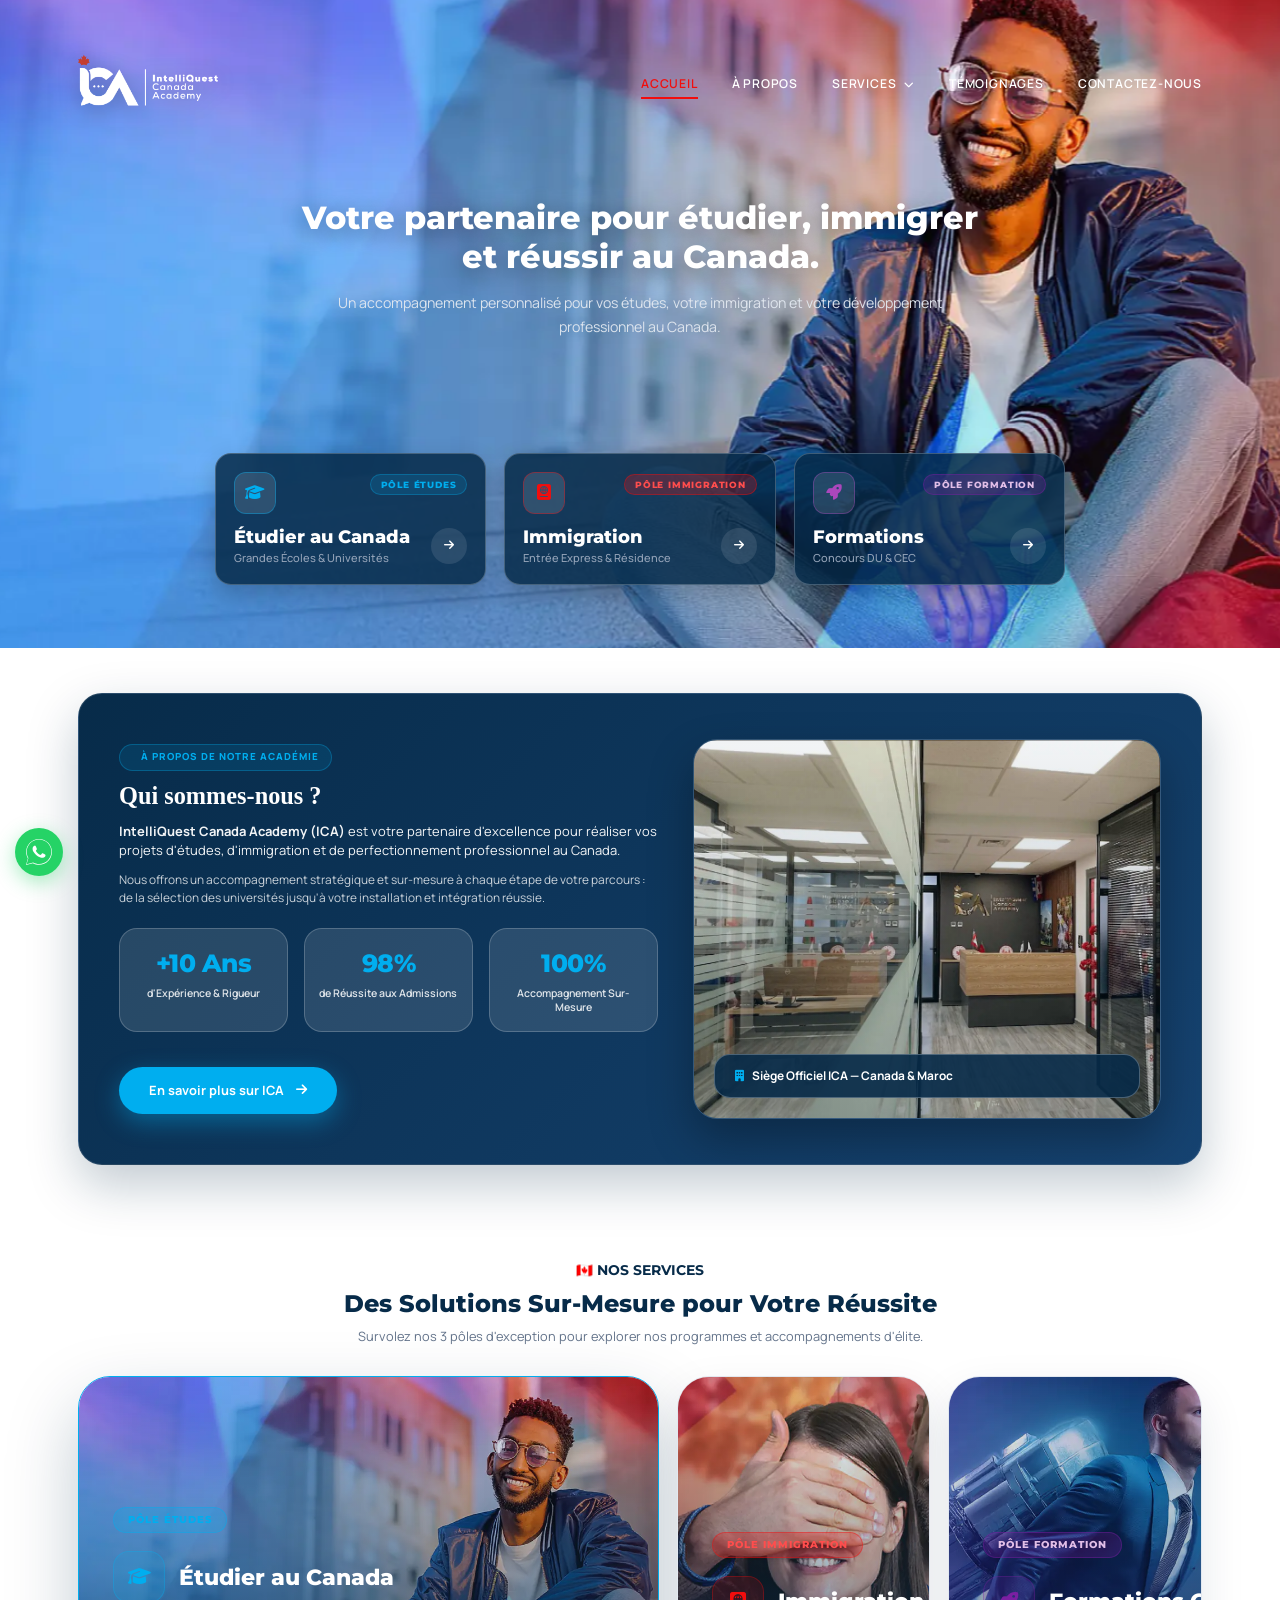
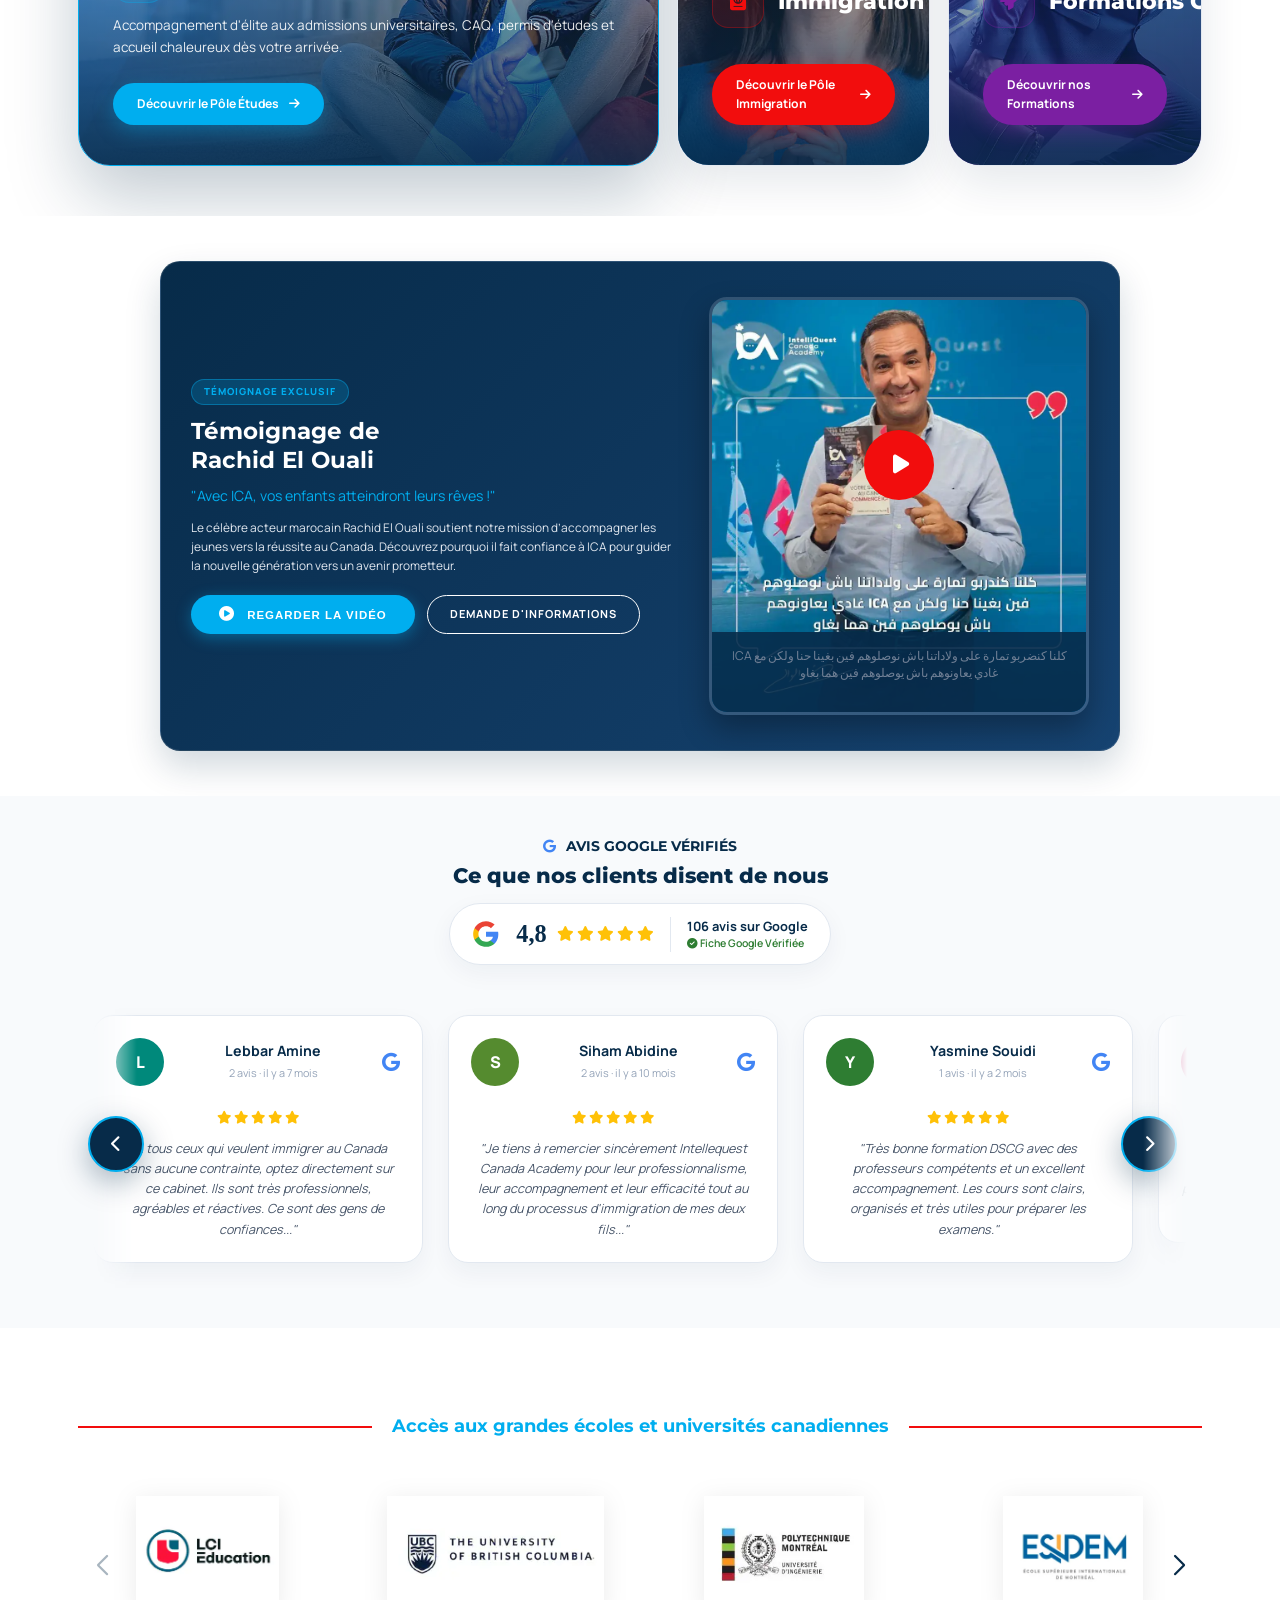
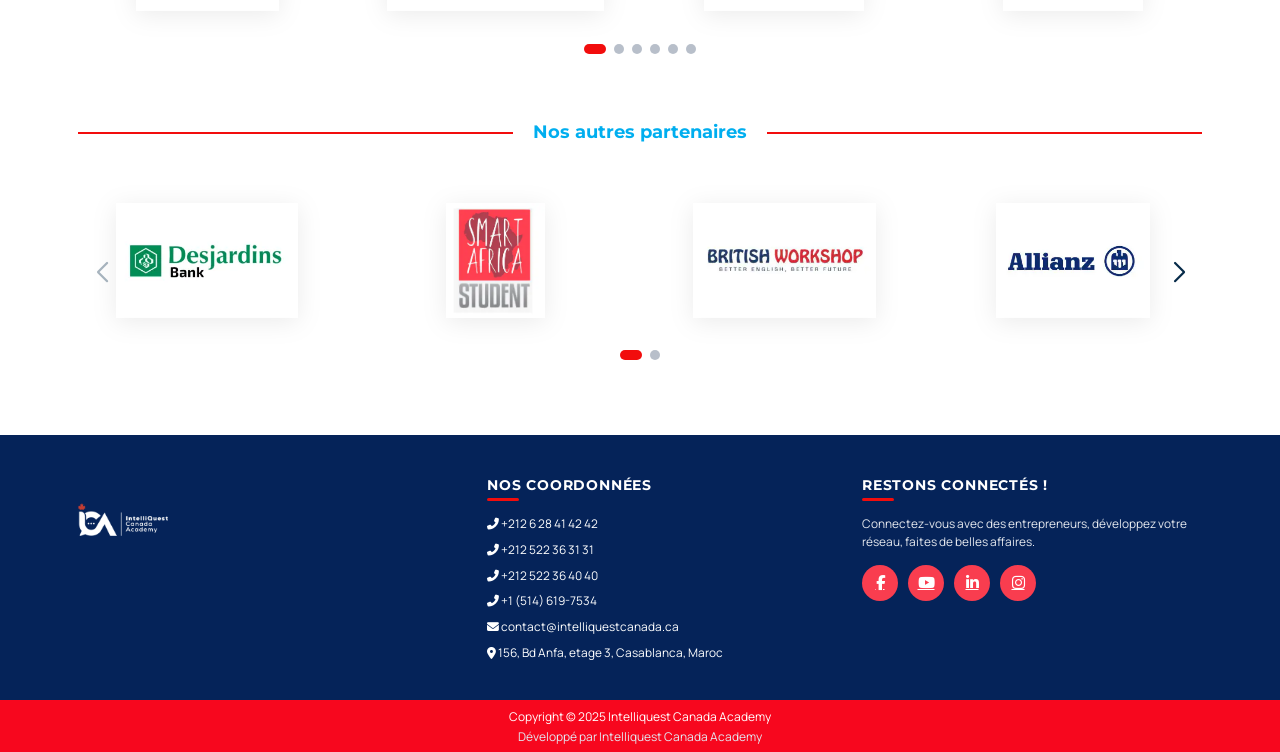
==== commit b2a188f4: "Restore original IntelliQuest Canada Academy logo (logo-ICA-en-blanc-500x500-px.webp) across header " ====
--- a/index.html
+++ b/index.html
@@ -36,7 +36,7 @@
     <header class="site-header">
         <div class="container header-container">
             <a href="index.html" class="logo">
-                <img src="assets/images/ica-logo-red-leaf.webp" alt="ICA Logo" class="logo-img" width="280" height="140" fetchpriority="high">
+                <img src="assets/images/logo-ICA-en-blanc-500x500-px.webp" alt="ICA Logo" class="logo-img" width="280" height="140" fetchpriority="high">
             </a>
             
             <button class="mobile-menu-btn" aria-label="Toggle menu">
@@ -650,7 +650,7 @@
         <div class="container">
             <div class="footer-grid">
                 <div class="footer-logo-col">
-                    <img src="assets/images/ica-logo-red-leaf.webp" alt="ICA Logo" class="footer-logo" width="190" height="95" loading="lazy" decoding="async">
+                    <img src="assets/images/logo-ICA-en-blanc-500x500-px.webp" alt="ICA Logo" class="footer-logo" width="190" height="95" loading="lazy" decoding="async">
                 </div>
                 
                 <div class="footer-contact-col">
--- a/style.min.css
+++ b/style.min.css
@@ -1 +1 @@
-:root{--primary-color:#F20D0D;--primary-dark:#c80a0a;--primary-pink-red:#F93D4F;--secondary-color:#072B49;--secondary-light:#164371;--footer-bg:#052359;--copyright-bg:#F7071E;--text-color:#2d3748;--text-muted:#718096;--bg-light:#f7fafc;--bg-white:#ffffff;--border-color:#e2e8f0;--font-primary:'Manrope',sans-serif;--font-secondary:'Manrope',sans-serif;--font-nav:'Montserrat',sans-serif;--font-copyright:'Manrope',sans-serif;--font-minion:'Montserrat',sans-serif;--transition:opacity 0.3s ease,transform 0.3s ease,color 0.3s ease,background-color 0.3s ease,border-color 0.3s ease,box-shadow 0.3s ease;--shadow-sm:0 1px 3px rgba(0,0,0,0.1);--shadow-md:0 4px 12px rgba(0,0,0,0.08);--shadow-lg:0 10px 25px rgba(0,0,0,0.1)}*{margin:0;padding:0;box-sizing:border-box}html{scroll-behavior:smooth;font-size:13.5px}body{font-family:var(--font-primary);color:var(--text-color);line-height:1.5;background-color:var(--bg-white);overflow-x:hidden}.container{width:100%;max-width:1240px;margin:0 auto;padding:0 28px}.section{padding:45px 0}.bg-light{background-color:var(--bg-light)}.bg-gradient-blue{background:linear-gradient(135deg,var(--secondary-color) 0%,var(--secondary-light) 100%);color:white}.border-top-dark{border-top:1px solid rgba(255,255,255,0.1)}h1,h2,h3,h4,h5,h6,.pdf-section-title,.hero-awwwards-title,.card-service-title,.split-card-title,.carousel-card-title,.timeline-card-title,.expanding-card-title,.section-badge-pill,.hero-badge-pill,.card-badge,.expanding-badge,.nav-links a{font-family:var(--font-minion) !important;font-weight:700;color:var(--secondary-color);margin-bottom:1.2rem;line-height:1.25}.text-white h1,.text-white h2,.text-white h3,.text-white h4{color:white}p{margin-bottom:1.2rem;color:var(--text-muted)}.text-white p{color:#cbd5e0}.divider-line{width:50px;height:4px;background-color:#1F3665;margin-bottom:20px;border-radius:2px}.divider-line.center{margin-left:auto;margin-right:auto}.section-title{font-size:1.65rem;margin-bottom:25px;text-transform:uppercase;letter-spacing:0.5px}.text-center{text-align:center}.btn{display:inline-block;padding:14px 32px;border-radius:50px;font-weight:700;text-transform:uppercase;font-size:0.85rem;letter-spacing:1px;cursor:pointer;transition:var(--transition);border:none}.btn-primary{background-color:var(--primary-color);color:white;box-shadow:0 4px 14px rgba(242,13,13,0.4)}.btn-primary:hover{background-color:var(--primary-dark);transform:translateY(-2px);box-shadow:0 6px 20px rgba(242,13,13,0.6)}.btn-large{padding:16px 40px;font-size:0.95rem}.site-header{position:absolute;top:0;left:0;width:100%;z-index:1000;transition:padding 0.3s cubic-bezier(0.16,1,0.3,1),background-color 0.3s ease,box-shadow 0.3s ease;padding:14px 0 10px 0;background:transparent !important;border-top:none}.site-header.scrolled{position:fixed;background:#072B49 !important;box-shadow:0 4px 18px rgba(0,0,0,0.25);padding:6px 0 !important;height:60px !important;display:flex;align-items:center;transform:translateZ(0)}.header-container{display:flex;justify-content:space-between;align-items:center;width:100%}.logo{display:inline-flex;align-items:center;position:relative;z-index:1010;text-decoration:none}.logo-img{height:140px;width:auto;max-width:250px;margin-top:-22px;margin-bottom:-22px;display:block;object-fit:contain;transition:transform 0.3s ease,filter 0.3s ease;filter:drop-shadow(0 3px 10px rgba(0,0,0,0.4))}.site-header.scrolled .logo-img{height:140px !important;max-width:250px !important;margin-top:-22px !important;margin-bottom:-22px !important;filter:drop-shadow(0 3px 10px rgba(0,0,0,0.4))}.main-nav{display:flex;align-items:center;transform:none;transition:transform 0.3s ease}.site-header.scrolled .main-nav{transform:none}.nav-list{display:flex;align-items:center;gap:34px;list-style:none;margin:0;padding:0}.nav-list a:not(.btn){color:#FFFFFF;font-family:'Poppins','Manrope',sans-serif !important;font-size:0.9rem !important;font-weight:600 !important;text-transform:uppercase !important;letter-spacing:0.8px;position:relative;padding:6px 0;margin:0;transition:color 0.25s ease;text-decoration:none;display:inline-block}.nav-list a:not(.btn):hover,.nav-list a.active:not(.btn){color:var(--primary-color) !important}.nav-list a:not(.btn)::after{content:'';position:absolute;bottom:0;left:0;right:0;height:2px;background-color:var(--primary-color);transition:transform 0.25s ease;transform:scaleX(0);transform-origin:center}.nav-list a:not(.btn):hover::after,.nav-list a.active:not(.btn)::after{transform:scaleX(1)}.has-dropdown{position:relative}.nav-chevron{font-size:0.72rem;margin-left:5px;transition:transform 0.3s ease}.has-dropdown:hover .nav-chevron{transform:rotate(180deg)}.dropdown-menu.simple-dropdown{position:absolute;top:100%;left:0;width:260px;background:#072B49;backdrop-filter:blur(16px);-webkit-backdrop-filter:blur(16px);border-radius:14px;padding:10px 0;box-shadow:0 16px 35px rgba(0,0,0,0.4);border:1px solid rgba(255,255,255,0.18);list-style:none;margin:0;opacity:0;visibility:hidden;transform:translateY(10px);transition:opacity 0.25s ease,transform 0.25s ease,visibility 0.25s ease;z-index:9999}.has-dropdown:hover .dropdown-menu.simple-dropdown{opacity:1;visibility:visible;transform:translateY(4px)}.dropdown-menu.simple-dropdown li{margin:0;padding:0}.dropdown-menu.simple-dropdown a{display:block;padding:11px 20px;color:#FFFFFF !important;font-family:var(--font-primary);font-size:0.95rem !important;font-weight:600 !important;text-decoration:none;transition:background 0.2s ease,color 0.2s ease}.dropdown-menu.simple-dropdown a::after{display:none !important}.dropdown-menu.simple-dropdown a:hover,.dropdown-menu.simple-dropdown a.active{background:rgba(255,255,255,0.12);color:#F20D0D !important}.services-mega-menu{position:absolute;top:100%;left:50%;transform:translateX(-50%) translateY(16px);width:820px;background:rgba(7,43,73,0.94);backdrop-filter:blur(24px);-webkit-backdrop-filter:blur(24px);border:1px solid rgba(255,255,255,0.18);border-radius:24px;padding:24px;box-shadow:0 25px 60px rgba(0,0,0,0.45);opacity:0;visibility:hidden;pointer-events:none;transition:opacity 0.35s cubic-bezier(0.16,1,0.3,1),transform 0.35s cubic-bezier(0.16,1,0.3,1),visibility 0.35s ease;z-index:9999}.has-mega-menu:hover .services-mega-menu{opacity:1;visibility:visible;pointer-events:auto;transform:translateX(-50%) translateY(10px)}.mega-menu-grid{display:grid;grid-template-columns:repeat(3,1fr);gap:16px}.mega-menu-card{display:flex;flex-direction:column;padding:20px 18px;border-radius:18px;background:rgba(255,255,255,0.06);border:1px solid rgba(255,255,255,0.12);text-decoration:none !important;transition:all 0.35s cubic-bezier(0.16,1,0.3,1);position:relative;overflow:hidden}.mega-menu-card:hover{transform:translateY(-4px);background:rgba(255,255,255,0.14);border-color:rgba(255,255,255,0.35)}.card-study:hover{border-color:#00AEEF;box-shadow:0 10px 25px rgba(0,174,239,0.3)}.card-immigration:hover{border-color:#F20D0D;box-shadow:0 10px 25px rgba(242,13,13,0.3)}.card-training:hover{border-color:#AB47BC;box-shadow:0 10px 25px rgba(171,71,188,0.3)}.mega-icon-box{width:44px;height:44px;border-radius:14px;display:flex;align-items:center;justify-content:center;font-size:1.25rem;margin-bottom:14px;transition:transform 0.35s cubic-bezier(0.16,1,0.3,1)}.blue-accent{background:rgba(0,174,239,0.18);color:#00AEEF;border:1px solid rgba(0,174,239,0.35)}.red-accent{background:rgba(242,13,13,0.18);color:#FF4D4D;border:1px solid rgba(242,13,13,0.35)}.purple-accent{background:rgba(171,71,188,0.18);color:#E1BEE7;border:1px solid rgba(171,71,188,0.35)}.mega-menu-card:hover .mega-icon-box{transform:scale(1.1) rotate(-5deg)}.mega-card-title-row{display:flex;align-items:center;justify-content:space-between;margin-bottom:8px}.mega-card-title{font-family:var(--font-minion);font-size:1.15rem;font-weight:700;color:#FFFFFF}.mega-arrow{font-size:0.85rem;color:#94A3B8;transition:transform 0.3s ease,color 0.3s ease}.mega-menu-card:hover .mega-arrow{transform:translateX(6px);color:#FFFFFF}.mega-card-desc{font-size:0.82rem;color:#CBD5E1;line-height:1.45;margin-bottom:12px}.mega-badge{display:inline-block;font-size:0.68rem;font-weight:800;letter-spacing:0.8px;padding:4px 10px;border-radius:12px;align-self:flex-start}.mobile-menu-btn{display:none;flex-direction:column;justify-content:space-between;width:30px;height:20px;background:transparent;border:none;cursor:pointer}.btn-line{width:100%;height:3px;background-color:white;border-radius:2px;transition:var(--transition)}.hero-slider-container{position:relative;height:520px;min-height:460px;max-height:580px;overflow:hidden}.slider{position:relative;height:100%;width:100%}.slide{position:absolute;top:0;left:0;width:100%;height:100%;opacity:0;visibility:hidden;transition:opacity 1s ease-in-out,visibility 1s ease-in-out;display:flex;align-items:center;justify-content:center}.slide.active{opacity:1;visibility:visible}.slide-bg{position:absolute;top:0;left:0;width:100%;height:100%;background-size:cover;background-position:center;transform:scale(1.15);transition:transform 6s ease-out}.slide.active .slide-bg{transform:scale(1)}.slide-overlay{position:absolute;top:0;left:0;width:100%;height:100%;background:transparent;z-index:1}.slide-content{position:relative;z-index:2;max-width:900px;padding:0 20px;color:white}.slide-artboard{max-width:450px;height:auto;margin-bottom:30px}.slide-title{font-family:var(--font-secondary);color:white;font-size:3.2rem;font-weight:800;margin-bottom:30px;line-height:1.2;text-shadow:0 2px 10px rgba(0,0,0,0.3)}.slider-dots{position:absolute;bottom:30px;left:50%;transform:translateX(-50%);z-index:10;display:flex;gap:15px}.dot{width:12px;height:12px;border-radius:50%;background-color:rgba(255,255,255,0.4);border:2px solid transparent;cursor:pointer;transition:var(--transition)}.dot.active,.dot:hover{background-color:var(--primary-color);border-color:white;transform:scale(1.2)}.animate-in{opacity:0;transform:translateY(40px);transition:opacity 1s ease,transform 1s ease}.slide.active .animate-in{opacity:1;transform:translateY(0)}.delay-2{transition-delay:0.3s}.about-grid{display:grid;grid-template-columns:1.2fr 0.8fr;gap:60px;align-items:center}.lead-text{font-size:1.25rem;color:var(--secondary-color);font-weight:600;line-height:1.5;margin-bottom:20px}.about-img{width:100%;height:auto;border-radius:19px;box-shadow:var(--shadow-lg)}.services-tabs-section{position:relative;overflow:hidden}.services-tabs-section{position:relative;overflow:hidden}.services-badge-header{display:inline-flex;align-items:center;justify-content:center;gap:12px;background:#FFFFFF;padding:8px 22px;border-radius:30px;box-shadow:0 4px 18px rgba(15,23,42,0.08);border:1px solid #E2E8F0;margin-bottom:20px;transition:transform 0.4s cubic-bezier(0.16,1,0.3,1),box-shadow 0.4s ease}.services-badge-header:hover{transform:translateY(-3px) scale(1.02);box-shadow:0 10px 28px rgba(15,23,42,0.14)}.services-badge-header img{height:32px;width:auto;border-radius:4px;animation:badgeFloat 3.5s ease-in-out infinite}@keyframes badgeFloat{0%,100%{transform:translateY(0)}50%{transform:translateY(-4px)}}.services-badge-header .section-title{font-size:1.45rem;margin-bottom:0;color:var(--secondary-color);font-weight:800}.tabs-container{margin-top:25px;border-radius:18px;overflow:hidden;box-shadow:0 12px 35px -10px rgba(15,23,42,0.09);background-color:#FFFFFF;border:1px solid #E2E8F0;transition:transform 0.4s cubic-bezier(0.16,1,0.3,1),box-shadow 0.4s ease}.tabs-container:hover{box-shadow:0 20px 45px -10px rgba(15,23,42,0.15)}.tabs-header{display:flex;background:linear-gradient(180deg,#F8FAFC 0%,#F1F5F9 100%);padding:10px;gap:10px;border-bottom:1px solid #E2E8F0;overflow-x:auto;scrollbar-width:thin}.tab-btn{flex:1;min-width:160px;padding:13px 22px;background:transparent;border:none;color:#475569;font-family:var(--font-secondary);font-weight:700;font-size:0.92rem;cursor:pointer;transition:all 0.35s cubic-bezier(0.16,1,0.3,1);border-radius:12px;text-align:center;white-space:nowrap;position:relative;outline:none;overflow:hidden}.tab-btn::before{content:'';position:absolute;top:0;left:-100%;width:100%;height:100%;background:linear-gradient(90deg,transparent,rgba(255,255,255,0.3),transparent);transition:left 0.6s ease}.tab-btn:hover::before{left:100%}.tab-btn:hover{color:var(--primary-color);background-color:rgba(242,13,13,0.07);transform:translateY(-2px)}.tab-btn.active{color:#FFFFFF !important;background:linear-gradient(135deg,#F20D0D 0%,#C40909 100%) !important;box-shadow:0 6px 18px rgba(242,13,13,0.4);transform:translateY(-2px) scale(1.02)}.tabs-content{background-color:#FFFFFF;padding:30px 40px;position:relative;min-height:250px;display:flex;align-items:center}.tab-panel{display:none;width:100%}.tab-panel.active{display:block}.tab-panel.active .tab-img-col{animation:slideInLeft 0.55s cubic-bezier(0.16,1,0.3,1) forwards}.tab-panel.active .tab-text-col h3{animation:slideInRight 0.55s cubic-bezier(0.16,1,0.3,1) 0.08s forwards;opacity:0}.tab-panel.active .tab-text-col p{animation:slideInRight 0.55s cubic-bezier(0.16,1,0.3,1) 0.16s forwards;opacity:0}.tab-panel.active .tab-text-col .btn{animation:slideInRight 0.55s cubic-bezier(0.16,1,0.3,1) 0.24s forwards;opacity:0}@keyframes slideInLeft{0%{opacity:0;transform:translateX(-25px) scale(0.96)}100%{opacity:1;transform:translateX(0) scale(1)}}@keyframes slideInRight{0%{opacity:0;transform:translateX(25px)}100%{opacity:1;transform:translateX(0)}}.tab-grid{display:grid;grid-template-columns:minmax(220px,280px) 1.5fr;gap:40px;align-items:center}.tab-img-col{position:relative;border-radius:16px;overflow:hidden;box-shadow:0 10px 25px rgba(15,23,42,0.12);height:210px;width:100%;max-width:280px}.tab-img-col::after{content:'';position:absolute;top:0;left:-150%;width:100%;height:100%;background:linear-gradient(90deg,transparent,rgba(255,255,255,0.4),transparent);transform:skewX(-20deg);transition:left 0.75s ease}.tab-img-col:hover::after{left:150%}.tab-img{width:100%;max-width:280px;height:210px;object-fit:cover;display:block;border-radius:16px;transition:transform 0.6s cubic-bezier(0.16,1,0.3,1)}.tab-img-col:hover .tab-img{transform:scale(1.06)}.tab-text-col h3{color:var(--secondary-color);font-size:1.5rem;font-weight:800;margin-bottom:14px;line-height:1.35}.tab-text-col p{color:#475569;font-size:1.02rem;line-height:1.7;margin-bottom:15px}.testimonial-section{background-color:#f1f1f1 !important}.testimonial-grid{display:grid;grid-template-columns:1.2fr 0.8fr;gap:40px;align-items:center}.testimonial-text{background-image:url('assets/images/Capture-decran-2025-04-28-113657.png');background-size:cover;background-position:center;border-radius:19px;padding:50px 40px;position:relative;z-index:1}.testimonial-text::before{content:'';position:absolute;top:0;left:0;right:0;bottom:0;background-color:rgba(255,255,255,0.9);border-radius:19px;z-index:-1}.testimonial-sub{font-family:var(--font-primary);font-size:1.1rem;font-weight:700;color:var(--primary-color);text-transform:uppercase;letter-spacing:1px;margin-bottom:10px}.testimonial-quote{font-size:2.2rem;font-weight:800;color:var(--secondary-color);line-height:1.3;margin-bottom:20px}.testimonial-desc{font-size:1.1rem;line-height:1.6;margin-bottom:30px}.testimonials-swiper{width:100%;max-width:1000px;height:500px;border-radius:19px;overflow:hidden;position:relative;box-shadow:var(--shadow-lg);margin:30px auto}.testimonials-swiper .swiper-slide{position:relative;width:100%;height:100%;display:flex;align-items:center;justify-content:center}.testimonials-swiper .slide-bg{position:absolute;top:0;left:0;width:100%;height:100%;background-size:cover;background-position:center center;z-index:1}.testimonials-swiper .slide-overlay{position:absolute;top:0;left:0;width:100%;height:100%;background:linear-gradient(180deg,rgba(7,43,73,0.1) 0%,rgba(7,43,73,0.7) 100%);z-index:2}.testimonials-swiper .slide-content{position:relative;z-index:3;width:100%;padding:40px;display:flex;flex-direction:column;align-items:center;justify-content:flex-end;height:100%;text-align:center}.testimonials-swiper .slide-tags{display:flex;flex-wrap:wrap;gap:15px;margin-bottom:30px;justify-content:center}.testimonials-swiper .slide-tag{background-color:var(--primary-color);color:white;padding:10px 20px;border-radius:5px;font-weight:700;font-size:1.2rem;font-family:var(--font-secondary);box-shadow:0 4px 10px rgba(0,0,0,0.15);text-transform:capitalize}.testimonials-swiper .swiper-pagination-bullet{width:12px;height:12px;background:#fff;opacity:0.6}.testimonials-swiper .swiper-pagination-bullet-active{background:var(--primary-color);opacity:1;width:25px;border-radius:6px}.testimonials-swiper .swiper-button-next,.testimonials-swiper .swiper-button-prev{color:#ffffff;background-color:rgba(7,43,73,0.5);width:44px;height:44px;border-radius:50%;transition:var(--transition)}.testimonials-swiper .swiper-button-next:hover,.testimonials-swiper .swiper-button-prev:hover{background-color:var(--primary-color)}.testimonials-swiper .swiper-button-next::after,.testimonials-swiper .swiper-button-prev::after{font-size:1.2rem;font-weight:bold}.video-thumbnail-container{position:relative;border-radius:19px;overflow:hidden;box-shadow:var(--shadow-lg)}.testimonial-img{width:100%;height:auto;display:block}.play-btn-overlay{position:absolute;top:50%;left:50%;transform:translate(-50%,-50%);width:80px;height:80px;background-color:var(--primary-color);color:white;border-radius:50%;display:flex;align-items:center;justify-content:center;font-size:1.8rem;box-shadow:0 4px 20px rgba(242,13,13,0.5);transition:var(--transition)}.play-btn-overlay i{transform:translateX(3px)}.play-btn-overlay:hover{transform:translate(-50%,-50%) scale(1.1);background-color:var(--primary-dark)}.profiles-tags{margin-top:50px;display:flex;flex-wrap:wrap;gap:12px;justify-content:center}.profiles-tags span{background-color:var(--bg-light);padding:10px 20px;border-radius:50px;font-weight:600;font-size:0.9rem;color:var(--secondary-color);border:1px solid var(--border-color)}.partner-title{font-size:1.8rem;margin-bottom:10px;color:var(--secondary-color)}.partner-subtitle{font-size:1.1rem;color:var(--text-muted);font-weight:500;margin-bottom:40px;letter-spacing:1px}.partners-swiper{width:100%;padding:20px 40px 40px 40px;position:relative;overflow:hidden}.partners-swiper .swiper-slide{display:flex;justify-content:center;align-items:center;height:130px}.partners-swiper .swiper-slide img{height:130px;width:auto;max-width:100%;object-fit:contain;transition:var(--transition)}.partners-swiper .swiper-slide img:hover{transform:scale(1.05)}.partners-swiper .swiper-pagination-bullet{width:10px;height:10px;background:var(--text-muted);opacity:0.5;transition:var(--transition)}.partners-swiper .swiper-pagination-bullet-active{background:var(--primary-color);opacity:1;width:22px;border-radius:5px}.partners-swiper .swiper-button-next,.partners-swiper .swiper-button-prev{color:var(--secondary-color);transition:var(--transition)}.partners-swiper .swiper-button-next:hover,.partners-swiper .swiper-button-prev:hover{color:var(--primary-color);transform:scale(1.1)}.partners-swiper .swiper-button-next::after,.partners-swiper .swiper-button-prev::after{font-size:1.5rem;font-weight:bold}.text-required{margin-top:-30px;margin-bottom:50px}.contact-grid{display:grid;grid-template-columns:1.2fr 0.8fr;gap:50px}.contact-form-container{background-color:var(--bg-light);padding:40px;border-radius:19px;box-shadow:var(--shadow-sm);border:1px solid var(--border-color)}.form-group{margin-bottom:20px}.form-row-2{display:grid;grid-template-columns:1fr 1fr;gap:20px}.form-control{width:100%;padding:12px 16px;border:1px solid var(--border-color);border-radius:8px;font-family:var(--font-primary);font-size:0.95rem;color:var(--text-color);background-color:white;transition:var(--transition)}.form-control:focus{outline:none;border-color:var(--primary-color);box-shadow:0 0 0 3px rgba(242,13,13,0.15)}label{display:block;margin-bottom:8px;font-weight:600;font-size:0.9rem;color:var(--secondary-color)}.sub-label{font-size:0.8rem;color:var(--text-muted);font-weight:400;margin-left:5px}.map-container{border-radius:19px;overflow:hidden;box-shadow:var(--shadow-md);height:100%;min-height:400px}.google-map-iframe{width:100%;height:100%;border:none;min-height:400px}.site-footer{background-color:var(--footer-bg);color:white;padding:42px 0 0px;border-top:none}.footer-grid{display:grid;grid-template-columns:1.1fr 1fr 1fr;gap:35px;padding-bottom:30px}.footer-logo{width:52%;max-width:190px;height:auto;margin-top:0;margin-bottom:12px}.site-footer h3,.site-footer h6{color:white;font-family:var(--font-secondary);font-size:1.05rem;text-transform:uppercase;letter-spacing:0.8px;margin-bottom:14px;position:relative;padding-bottom:6px}.site-footer h3::after,.site-footer h6::after{content:'';position:absolute;bottom:0;left:0;width:32px;height:2.5px;background-color:var(--primary-color);border-radius:2px}.footer-contact-list{list-style:none;padding:0;margin:0}.footer-contact-list li{color:#FFFFFF;font-size:0.88rem;line-height:1.5;margin-bottom:8px}.footer-social-col p{color:rgba(255,255,255,0.9);margin-bottom:14px;font-size:0.88rem;line-height:1.5}.footer-social-links{display:flex;gap:10px}.footer-social-links a{display:flex;align-items:center;justify-content:center;width:36px;height:36px;border-radius:50%;background-color:var(--primary-pink-red);color:white;font-size:15px;transition:var(--transition)}.footer-social-links a:hover{background-color:var(--primary-dark);transform:translateY(-3px);box-shadow:0 4px 12px rgba(242,13,13,0.4)}.footer-bottom{background-color:var(--copyright-bg);width:100%;padding:8px 0 6px 0;margin-top:0;border-top:none;text-align:center}.footer-bottom p{margin-bottom:0;font-family:var(--font-copyright);font-size:12px;font-weight:400}.copyright-text-main{color:#FFFFFF}.developed-text{color:#E2E8F0;margin-top:2px}.whatsapp-float-btn{position:fixed;bottom:15px;left:15px;background-color:#25d366;color:white;padding:8px 20px;border-radius:50px;display:flex;align-items:center;gap:10px;font-weight:700;font-size:0.95rem;box-shadow:0 4px 15px rgba(0,0,0,0.15);z-index:1000;transition:var(--transition)}.whatsapp-float-btn svg{fill:white}.whatsapp-float-btn:hover{transform:translateY(-3px) scale(1.03);box-shadow:0 6px 20px rgba(37,211,102,0.4);color:white}@keyframes fadeIn{from{opacity:0;transform:translateY(10px)}to{opacity:1;transform:translateY(0)}}.animate-on-scroll{opacity:0;transform:translate3d(0,20px,0);transition:opacity 0.5s cubic-bezier(0.16,1,0.3,1),transform 0.5s cubic-bezier(0.16,1,0.3,1);will-change:opacity,transform}.animate-on-scroll.animated{opacity:1;transform:translate3d(0,0,0)}@media (max-width:992px){.about-grid,.tab-grid,.testimonial-grid,.contact-grid,.footer-grid{grid-template-columns:1fr;gap:40px}.section{padding:70px 0}.site-header{background-color:var(--secondary-color);padding:15px 0}.logo-img{height:55px}.mobile-menu-btn{display:flex}.main-nav{position:absolute;top:100%;left:0;width:100%;background-color:var(--secondary-color);padding:30px 24px;box-shadow:0 10px 15px rgba(0,0,0,0.1);display:none;animation:fadeIn 0.4s ease forwards;border-top:1px solid rgba(255,255,255,0.08)}.main-nav.open{display:block}.nav-list{flex-direction:column;align-items:stretch;gap:20px}.nav-list a:not(.btn){display:block;padding:10px 0;font-size:1.1rem}.nav-list .btn{text-align:center;width:100%;margin-top:10px}.mobile-menu-btn.open .btn-line:nth-child(1){transform:rotate(45deg) translate(5px,6px)}.mobile-menu-btn.open .btn-line:nth-child(2){opacity:0}.mobile-menu-btn.open .btn-line:nth-child(3){transform:rotate(-45deg) translate(5px,-6px)}.slide-title{font-size:2.2rem}.slide-artboard{max-width:80%}.tab-img-col{text-align:center}.tab-img{max-width:400px}.map-container{min-height:300px}}@media (max-width:700px){.nav-list a:not(.btn){font-size:13px}.logo-img{max-width:70px;height:auto}}@media (max-width:576px){.form-row-2{grid-template-columns:1fr;gap:0}.testimonial-quote{font-size:1.8rem}.section-title{font-size:1.8rem}}.page-banner{position:relative;padding:100px 0 45px;background-size:cover;background-position:center center;background-repeat:no-repeat;text-align:center;color:white}.page-banner::before{content:'';position:absolute;top:0;left:0;width:100%;height:100%;background:rgba(0,0,0,0.45);z-index:1}.page-banner .container{position:relative;z-index:2}.page-banner h1{font-family:var(--font-secondary);font-size:1.7rem !important;font-weight:600;color:white !important;text-shadow:0 1px 8px rgba(0,0,0,0.4);letter-spacing:0px;margin:0;text-transform:none}.contact-info-grid{display:grid;grid-template-columns:0.8fr 1.2fr;gap:40px;margin-bottom:60px;align-items:flex-start}.contact-left-text{display:flex;flex-direction:column;justify-content:flex-start}.contact-left-text h2{font-size:2.2rem;font-weight:800;color:var(--secondary-color);margin-bottom:20px;text-transform:none;font-family:var(--font-primary)}.contact-left-text p{font-size:1.05rem;line-height:1.8;color:var(--text-color);margin-bottom:30px}.contact-social-icons{display:flex;gap:15px}.contact-social-icon{display:flex;align-items:center;justify-content:center;width:44px;height:44px;background-color:var(--primary-color);color:white;border-radius:50%;font-size:1.15rem;transition:var(--transition);text-decoration:none}.contact-social-icon:hover{background-color:var(--secondary-color);transform:translateY(-3px);color:white}.contact-cards-row{display:grid;grid-template-columns:1fr 1fr 1fr;gap:20px}.contact-info-card{background:#ffffff;border-radius:19px;padding:35px 20px;text-align:center;box-shadow:0 10px 30px rgba(0,0,0,0.06);border:1px solid var(--border-color);display:flex;flex-direction:column;align-items:center;min-height:330px}.contact-card-icon-wrapper{width:60px;height:60px;background-color:#FFF5F5;border-radius:50%;display:flex;align-items:center;justify-content:center;margin-bottom:20px}.contact-card-icon-wrapper i{color:var(--primary-color);font-size:1.5rem}.contact-info-card h4{font-size:1.25rem;font-weight:700;color:var(--secondary-color);margin-bottom:20px;font-family:var(--font-primary)}.contact-info-card p,.contact-info-card ul{font-size:0.95rem;color:var(--text-color);list-style:none;line-height:1.7;margin:0;padding:0}.contact-info-card ul li{margin-bottom:8px}@media (max-width:1024px){.contact-info-grid{grid-template-columns:1fr;gap:40px}.contact-cards-row{grid-template-columns:1fr}.contact-info-card{min-height:auto}}.contact-form-centered-container{max-width:700px;margin:0 auto;background:#ffffff;padding:40px;border-radius:12px;box-shadow:0 10px 30px rgba(0,0,0,0.05);border:1px solid var(--border-color)}.oscar-form .btn-primary{background-color:#007bff !important;color:white !important;border-radius:4px !important;padding:10px 24px !important;font-size:1rem !important;font-weight:500 !important;text-transform:none !important;letter-spacing:normal !important;box-shadow:none !important;transition:background-color 0.2s ease-in-out !important}.oscar-form .btn-primary:hover{background-color:#0056b3 !important;transform:none !important;box-shadow:none !important}.oscar-form .form-btn{text-align:left !important;margin-top:20px}.oscar-form label{font-size:1rem;font-weight:400;color:#212529;margin-bottom:8px}.oscar-form .form-text.text-muted{display:block;margin-top:5px;font-size:0.875rem;color:#6c757d}.oscar-form .oscar_input_required{text-align:right;font-size:0.95rem;color:#212529;font-weight:normal}.page-banner + .section{padding-top:50px !important}.google-reviews-section{background-color:#F8FAFC;padding:80px 0}.google-badge-box{display:inline-flex;align-items:center;gap:16px;background:#FFFFFF;padding:14px 28px;border-radius:50px;box-shadow:0 4px 20px rgba(0,0,0,0.06);margin:0 auto 40px auto;border:1px solid #E2E8F0}.google-badge-logo{width:44px;height:44px;background:#4285F4;color:white;border-radius:50%;display:flex;align-items:center;justify-content:center;font-size:20px}.google-badge-info{text-align:left}.google-score{font-size:1.15rem;font-weight:800;color:#1E293B;margin-right:8px}.google-stars{display:inline-flex;color:#F59E0B;font-size:14px;gap:2px}.google-count{display:block;font-size:0.85rem;color:#64748B;margin-top:2px}.google-review-card{background:#FFFFFF;border-radius:16px;padding:28px;box-shadow:0 4px 16px rgba(0,0,0,0.05);border:1px solid #F1F5F9;height:100%;display:flex;flex-direction:column;justify-content:space-between;transition:transform 0.3s ease,box-shadow 0.3s ease}.google-review-card:hover{transform:translateY(-5px);box-shadow:0 12px 30px rgba(0,0,0,0.08)}.google-review-header{display:flex;align-items:center;gap:14px;margin-bottom:14px}.google-author-img{width:48px;height:48px;border-radius:50%;object-fit:cover;border:2px solid #E2E8F0}.google-avatar-circle{width:48px;height:48px;border-radius:50%;display:flex;align-items:center;justify-content:center;color:#FFFFFF;font-size:20px;font-weight:700;text-transform:lowercase;box-shadow:0 2px 6px rgba(0,0,0,0.15);flex-shrink:0}.google-author-info{flex:1}.google-author-name{font-size:1rem;font-weight:700;color:#0F172A;margin-bottom:2px}.google-review-date{font-size:0.8rem;color:#94A3B8}.google-card-badge{color:#4285F4;font-size:18px}.google-review-card{background:#FFFFFF;border:1px solid #E2E8F0;border-radius:16px;padding:24px;box-shadow:0 4px 20px rgba(0,0,0,0.05);height:100%;display:flex;flex-direction:column;justify-content:space-between;text-align:center;max-width:680px;margin:0 auto}.google-card-stars{color:#F59E0B;font-size:16px;margin:12px 0 16px 0;display:flex;align-items:center;justify-content:center;gap:6px}.google-pole-badge{font-size:0.75rem;font-weight:700;color:#0F172A;background:#F1F5F9;padding:3px 10px;border-radius:12px}.google-review-text{font-size:0.95rem;color:#334155;line-height:1.6;font-style:italic;margin-bottom:20px}.google-card-footer{border-top:1px solid #F1F5F9;padding-top:14px;margin-top:14px}.google-verify-link{display:inline-flex;align-items:center;gap:8px;color:#4285F4;font-size:0.85rem;font-weight:700;text-decoration:none;transition:color 0.2s ease}.google-verify-link:hover{color:#1A73E8;text-decoration:underline}.google-badge-btn{display:inline-flex;align-items:center;gap:8px;background:#4285F4;color:white !important;padding:8px 18px;border-radius:20px;font-size:0.85rem;font-weight:600;text-decoration:none;transition:background 0.2s ease;margin-left:12px}.google-badge-btn:hover{background:#1A73E8}#scroll-progress{position:fixed;top:0;left:0;height:4px;background:linear-gradient(90deg,#F20D0D 0%,#3B82F6 100%);z-index:10000;width:0%;transition:width 0.1s ease-out;box-shadow:0 0 10px rgba(242,13,13,0.6)}.hero-title{animation:heroFadeUp 1s cubic-bezier(0.16,1,0.3,1) forwards}@keyframes heroFadeUp{0%{opacity:0;transform:translateY(30px) scale(0.98)}100%{opacity:1;transform:translateY(0) scale(1)}}.btn-primary{animation:pulseGlow 3s infinite ease-in-out}@keyframes pulseGlow{0%,100%{box-shadow:0 4px 14px rgba(242,13,13,0.4)}50%{box-shadow:0 8px 24px rgba(242,13,13,0.75)}}.google-card,.tab-grid,.feature-card{transition:transform 0.4s cubic-bezier(0.16,1,0.3,1),box-shadow 0.4s ease,border-color 0.4s ease}.google-card:hover{transform:translateY(-8px) scale(1.02);box-shadow:0 20px 40px rgba(15,23,42,0.15) !important;border-color:rgba(242,13,13,0.3) !important}.google-card-stars i{transition:transform 0.3s ease,color 0.3s ease}.google-card:hover .google-card-stars i{transform:scale(1.18);color:#F59E0B}.whatsapp-float-btn{position:fixed;bottom:24px;right:24px;width:48px;height:48px;border-radius:50%;background-color:#25D366;color:#FFFFFF;display:flex;align-items:center;justify-content:center;box-shadow:0 6px 20px rgba(37,211,102,0.4);z-index:9999;text-decoration:none;transition:transform 0.3s ease,box-shadow 0.3s ease;animation:floatWhatsApp 4s ease-in-out infinite}.whatsapp-float-btn span{display:none !important}.whatsapp-float-btn svg{width:26px;height:26px;flex-shrink:0}@keyframes floatWhatsApp{0%,100%{transform:translateY(0)}50%{transform:translateY(-8px)}}.announcement-banner{position:relative;z-index:10001;background:linear-gradient(90deg,#072B49 0%,#11385C 55%,#E11D48 100%);color:#FFFFFF;padding:10px 0;font-size:0.88rem;box-shadow:0 4px 15px rgba(7,43,73,0.25);transition:all 0.4s cubic-bezier(0.16,1,0.3,1)}.announcement-banner.hidden{display:none !important}.announcement-container{display:flex;align-items:center;justify-content:space-between;gap:15px}.announcement-content{display:flex;align-items:center;gap:14px;flex-wrap:wrap;flex:1;justify-content:center}.announcement-tag{background:#E11D48;color:#FFFFFF;font-weight:800;font-size:0.72rem;padding:3px 10px;border-radius:12px;letter-spacing:1px;text-transform:uppercase;animation:tagPulse 2s infinite ease-in-out;box-shadow:0 0 10px rgba(225,29,72,0.5)}@keyframes tagPulse{0%,100%{transform:scale(1);box-shadow:0 0 10px rgba(225,29,72,0.5)}50%{transform:scale(1.06);box-shadow:0 0 18px rgba(225,29,72,0.85)}}.announcement-text{font-weight:600;color:#F8FAFC;line-height:1.4}.announcement-btn{background:#FFFFFF;color:#072B49 !important;font-weight:800;font-size:0.78rem;padding:6px 14px;border-radius:20px;text-decoration:none;transition:all 0.3s ease;display:inline-flex;align-items:center;gap:6px;white-space:nowrap;box-shadow:0 2px 8px rgba(0,0,0,0.2)}.announcement-btn:hover{background:#F1F5F9;transform:translateX(2px);color:#E11D48 !important}.announcement-close-btn{background:transparent;border:none;color:rgba(255,255,255,0.8);font-size:1.4rem;cursor:pointer;line-height:1;padding:0 5px;transition:color 0.2s ease,transform 0.2s ease}.announcement-close-btn:hover{color:#FFFFFF;transform:scale(1.2)}.admin-trigger-btn{position:fixed;bottom:25px;left:25px;width:44px;height:44px;background:#072B49;color:#FFFFFF;border-radius:50%;display:flex;align-items:center;justify-content:center;box-shadow:0 4px 15px rgba(0,0,0,0.3);cursor:pointer;z-index:9999;border:2px solid #FFFFFF;transition:transform 0.3s ease,background 0.3s ease}.admin-trigger-btn:hover{transform:rotate(90deg) scale(1.1);background:#E11D48}.admin-modal-overlay{position:fixed;top:0;left:0;width:100%;height:100%;background:rgba(15,23,42,0.75);backdrop-filter:blur(6px);z-index:10005;display:flex;align-items:center;justify-content:center;padding:20px;opacity:0;pointer-events:none;transition:opacity 0.3s ease}.admin-modal-overlay.active{opacity:1;pointer-events:auto}.admin-modal-card{background:#FFFFFF;border-radius:20px;max-width:550px;width:100%;padding:30px;box-shadow:0 25px 50px -12px rgba(0,0,0,0.25);border:1px solid #E2E8F0;transform:translateY(20px) scale(0.95);transition:transform 0.3s cubic-bezier(0.16,1,0.3,1)}.admin-modal-overlay.active .admin-modal-card{transform:translateY(0) scale(1)}.admin-modal-header{display:flex;align-items:center;justify-content:space-between;margin-bottom:20px;padding-bottom:15px;border-bottom:1px solid #E2E8F0}.admin-modal-header h3{margin:0;color:#072B49;font-size:1.3rem;font-weight:800;display:flex;align-items:center;gap:10px}.admin-form-group{margin-bottom:18px}.admin-form-group label{display:block;font-weight:700;font-size:0.88rem;color:#334155;margin-bottom:6px}.admin-input,.admin-textarea{width:100%;padding:10px 14px;border-radius:10px;border:1px solid #CBD5E1;font-family:inherit;font-size:0.9rem;color:#0F172A;outline:none;transition:border-color 0.2s ease,box-shadow 0.2s ease}.admin-input:focus,.admin-textarea:focus{border-color:#E11D48;box-shadow:0 0 0 3px rgba(225,29,72,0.15)}.hero-awwwards-section{position:relative;min-height:76vh;display:flex;align-items:center;justify-content:center;padding:85px 0 65px 0;overflow:hidden;color:#FFFFFF;background-color:#072B49}.hero-backdrop-stack{position:absolute;inset:0;z-index:1;overflow:hidden}.hero-backdrop-layer{position:absolute;inset:0;width:100%;height:100%;background-size:cover;background-position:center 15% !important;transform:scale(1.18) translateZ(0);-webkit-backface-visibility:hidden;backface-visibility:hidden;opacity:0;will-change:opacity;transition:opacity 0.5s ease-in-out;z-index:1}.hero-backdrop-layer.active{opacity:1;z-index:2}.hero-backdrop-overlay{display:none !important}.hero-ambient-glow{position:absolute;width:450px;height:450px;border-radius:50%;filter:blur(80px);opacity:0.18;pointer-events:none;z-index:4}.glow-left{top:-10%;left:-5%;background:radial-gradient(circle,rgba(0,174,239,0.4),transparent 70%)}.glow-right{bottom:-10%;right:-5%;background:radial-gradient(circle,rgba(242,13,13,0.35),transparent 70%)}.hero-center-halo{position:absolute;top:35%;left:50%;transform:translate(-50%,-50%);width:650px;height:350px;border-radius:50%;background:radial-gradient(ellipse at center,rgba(255,255,255,0.12) 0%,rgba(7,43,73,0) 70%);pointer-events:none;z-index:4}.hero-floating-icon{position:absolute;color:rgba(255,255,255,0.12);font-size:clamp(2rem,3.5vw,4.5rem);pointer-events:none;z-index:4;animation:floatSubtle 8s ease-in-out infinite alternate}.icon-float-1{top:18%;left:8%;animation-delay:0s}.icon-float-2{top:22%;right:10%;animation-delay:2s;color:rgba(242,13,13,0.15)}.icon-float-3{bottom:25%;left:12%;animation-delay:4s;color:rgba(171,71,188,0.15)}.icon-float-4{bottom:28%;right:8%;animation-delay:1s;color:rgba(0,174,239,0.15)}@keyframes floatSubtle{0%{transform:translateY(0px) rotate(0deg)}100%{transform:translateY(-14px) rotate(4deg)}}.hero-glass-ring{position:absolute;border-radius:50%;border:1px solid rgba(255,255,255,0.08);pointer-events:none;z-index:4}.ring-1{width:320px;height:320px;top:10%;right:15%;background:radial-gradient(circle,rgba(255,255,255,0.02),transparent 70%)}.ring-2{width:480px;height:480px;bottom:-15%;left:5%;background:radial-gradient(circle,rgba(0,174,239,0.03),transparent 70%)}.hero-grid-lines{position:absolute;inset:0;background-image:radial-gradient(rgba(255,255,255,0.06) 1px,transparent 1px);background-size:32px 32px;opacity:0.4;pointer-events:none;z-index:4}.hero-awwwards-container{position:relative;z-index:10;width:100%;max-width:1050px;margin:0 auto;padding:0 24px}.hero-awwwards-header{text-align:center;max-width:680px;margin:85px auto 75px auto}.hero-badge-pill{display:inline-block;background:rgba(0,174,239,0.22);border:1px solid rgba(0,174,239,0.5);color:#00AEEF;padding:6px 18px;border-radius:30px;font-size:0.78rem;font-weight:800;letter-spacing:1.2px;margin-bottom:12px;box-shadow:0 4px 15px rgba(0,174,239,0.2)}.hero-awwwards-title{font-family:var(--font-minion);font-size:2.35rem;font-weight:800;line-height:1.25;color:#FFFFFF;margin-bottom:14px;text-shadow:0 4px 25px rgba(0,0,0,0.45);text-align:center}.hero-awwwards-subtitle{font-size:1.05rem;color:#E2E8F0;line-height:1.65;font-weight:400;max-width:640px;margin:0 auto;opacity:0.95;text-align:center}.hero-services-cards-grid{display:grid;grid-template-columns:repeat(3,minmax(0,1fr));gap:clamp(12px,1.5vw,18px);width:100%;max-width:850px;margin:0 auto;transform:translateY(40px);box-sizing:border-box;align-items:stretch}.interactive-service-card{position:relative;background:rgba(7,43,73,0.85);border:1px solid rgba(255,255,255,0.22);border-radius:clamp(12px,1.5vw,16px);padding:clamp(12px,1.4vw,18px);box-shadow:0 10px 25px rgba(0,0,0,0.2);cursor:pointer;overflow:hidden;display:flex;flex-direction:column;justify-content:space-between;width:100%;max-width:100%;text-decoration:none;box-sizing:border-box;transition:border-color 0.25s ease,background-color 0.25s ease,box-shadow 0.25s ease}.card-glass-glow{position:absolute;inset:0;background:radial-gradient(circle at 50% 0%,rgba(255,255,255,0.12),transparent 70%);opacity:0;transition:opacity 0.25s ease;pointer-events:none}.card-header-row{display:flex;align-items:center;justify-content:space-between;margin-bottom:12px}.card-body-row{display:flex;align-items:center;justify-content:space-between;gap:12px}.card-arrow-box{width:36px;height:36px;border-radius:50%;background:rgba(255,255,255,0.1);display:flex;align-items:center;justify-content:center;flex-shrink:0;transition:background 0.25s ease}.hero-card-arrow{font-size:0.85rem;color:#FFFFFF;transition:transform 0.25s ease,color 0.25s ease;will-change:transform}.card-icon-box{width:42px;height:42px;border-radius:12px;background:rgba(255,255,255,0.12);display:flex;align-items:center;justify-content:center;font-size:1.15rem;color:#FFFFFF;border:1px solid rgba(255,255,255,0.2);transition:border-color 0.25s ease,background-color 0.25s ease}.blue-glow{color:#00AEEF;border-color:rgba(0,174,239,0.4)}.red-glow{color:#F20D0D;border-color:rgba(242,13,13,0.4)}.purple-glow{color:#AB47BC;border-color:rgba(171,71,188,0.4)}.card-badge{font-size:0.68rem;font-weight:800;letter-spacing:0.8px;padding:4px 10px;border-radius:16px;background:rgba(0,174,239,0.15);color:#00AEEF;border:1px solid rgba(0,174,239,0.3)}.badge-red{background:rgba(242,13,13,0.15);color:#FF4D4D;border-color:rgba(242,13,13,0.3)}.badge-purple{background:rgba(171,71,188,0.15);color:#E1BEE7;border-color:rgba(171,71,188,0.3)}.card-service-title{font-family:var(--font-minion);font-size:1.35rem;font-weight:800;color:#FFFFFF;margin-bottom:2px;line-height:1.2}.card-service-tagline{font-size:0.82rem;color:#94A3B8;font-weight:500;margin-bottom:0}.interactive-service-card:hover{background:rgba(15,55,90,0.92);border-color:rgba(255,255,255,0.45);box-shadow:0 12px 30px rgba(0,0,0,0.3)}.card-etudes:hover{border-color:#00AEEF;box-shadow:0 0 20px rgba(0,174,239,0.35)}.card-immigration:hover{border-color:#F20D0D;box-shadow:0 0 20px rgba(242,13,13,0.35)}.card-training:hover{border-color:#AB47BC;box-shadow:0 0 20px rgba(171,71,188,0.35)}.interactive-service-card:hover .card-glass-glow{opacity:1}.interactive-service-card:hover .hero-card-arrow{transform:translateX(4px)}.card-etudes:hover .hero-card-arrow{color:#00AEEF}.card-immigration:hover .hero-card-arrow{color:#FF4D4D}.card-training:hover .hero-card-arrow{color:#E1BEE7}.hero-services-cards-grid.has-active-hover .interactive-service-card:not(:hover){opacity:0.75}.btn-cyan{background-color:#00AEEF;color:#FFFFFF;font-weight:700;padding:12px 28px;border-radius:30px;text-decoration:none;display:inline-block;box-shadow:0 4px 15px rgba(0,174,239,0.4);transition:transform 0.2s ease,background-color 0.2s ease}.btn-cyan:hover{background-color:#009BD5;transform:translateY(-2px)}.about-corporate-section{padding:45px 0;background-color:#FFFFFF}.about-corporate-banner{background:linear-gradient(135deg,#072B49 0%,#164371 100%);border-radius:24px;padding:45px 40px;box-shadow:0 20px 50px rgba(7,43,73,0.25);position:relative;overflow:hidden;border:1px solid rgba(255,255,255,0.12)}.about-corporate-grid{display:grid;grid-template-columns:1.15fr 1fr;gap:35px;align-items:center}.about-badge-pill{display:inline-block;background:rgba(0,174,239,0.18);color:#00AEEF;border:1px solid rgba(0,174,239,0.35);padding:4px 12px;border-radius:20px;font-size:0.75rem;font-weight:800;letter-spacing:1px;margin-bottom:12px}.about-corporate-title{font-family:'Minion Pro','Playfair Display',Georgia,serif !important;font-size:1.8rem;font-weight:800;color:#FFFFFF !important;margin-bottom:12px;line-height:1.2}.about-corporate-lead{font-size:0.96rem;color:rgba(255,255,255,0.95);line-height:1.5;margin-bottom:10px}.about-corporate-desc{font-size:0.88rem;color:rgba(255,255,255,0.78);line-height:1.55;margin-bottom:20px}.about-stats-row{display:grid;grid-template-columns:repeat(3,1fr);gap:16px;margin-bottom:35px}.about-stat-card{background:rgba(255,255,255,0.12);border:1px solid rgba(255,255,255,0.2);border-radius:18px;padding:16px 14px;text-align:center;transition:transform 0.3s ease,background 0.3s ease,border-color 0.3s ease}.about-stat-card:hover{transform:translateY(-4px);background:rgba(255,255,255,0.18);border-color:rgba(0,174,239,0.5)}.stat-number{display:block;font-family:'Outfit','Montserrat','Inter',-apple-system,sans-serif !important;font-size:1.85rem;font-weight:800;color:#00AEEF;margin-bottom:4px;letter-spacing:-0.5px}.stat-label{display:block;font-size:0.78rem;color:rgba(255,255,255,0.85);line-height:1.35;font-weight:600}.about-cta-btn{display:inline-flex;align-items:center;gap:12px;background:#00AEEF;color:#FFFFFF;padding:14px 30px;border-radius:30px;font-size:0.95rem;font-weight:700;text-decoration:none !important;box-shadow:0 8px 25px rgba(0,174,239,0.4);transition:background 0.3s ease,transform 0.3s ease,box-shadow 0.3s ease}.about-cta-btn:hover{background:#009BD5;transform:translateY(-2px);box-shadow:0 12px 30px rgba(0,174,239,0.55)}.about-cta-btn .icon-arrow{transition:transform 0.3s ease}.about-cta-btn:hover .icon-arrow{transform:translateX(6px)}.about-img-stage-box{position:relative;border-radius:24px;overflow:hidden;box-shadow:0 20px 45px rgba(0,0,0,0.3);border:1px solid rgba(255,255,255,0.15);height:380px}.about-corporate-img{width:100%;height:100%;object-fit:cover;transition:transform 0.6s ease}.about-img-stage-box:hover .about-corporate-img{transform:scale(1.06)}.about-img-overlay{position:absolute;inset:0;background:linear-gradient(180deg,rgba(7,43,73,0.05) 0%,rgba(7,43,73,0.3) 100%)}.about-glass-badge{position:absolute;bottom:20px;left:20px;right:20px;background:rgba(7,43,73,0.9);border:1px solid rgba(255,255,255,0.25);border-radius:16px;padding:12px 20px;color:#FFFFFF;font-size:0.88rem;font-weight:700;display:flex;align-items:center}@media (max-width:992px){.about-corporate-banner{padding:35px 24px}.about-corporate-grid{grid-template-columns:1fr;gap:35px}.about-stats-row{grid-template-columns:repeat(3,minmax(0,1fr));gap:10px}.about-img-stage-box{height:280px}}.services-expanding-section{padding:50px 0;background-color:#FFFFFF;overflow:hidden}.expanding-section-title{font-family:'Minion Pro','Playfair Display',Georgia,serif;font-size:1.8rem;font-weight:800;color:#072B49;margin:8px 0}.expanding-section-subtitle{font-size:0.95rem;color:#64748B;max-width:620px;margin:0 auto 30px}.expanding-cards-flex{display:flex;gap:18px;height:390px;max-width:1140px;margin:0 auto}.expanding-card{position:relative;flex:1;border-radius:32px;overflow:hidden;text-decoration:none !important;border:1px solid #E2E8F0;box-shadow:0 18px 45px rgba(7,43,73,0.1);transition:flex 0.6s cubic-bezier(0.16,1,0.3,1),transform 0.6s cubic-bezier(0.16,1,0.3,1),box-shadow 0.6s ease,border-color 0.6s ease;display:flex;flex-direction:column;justify-content:flex-end}.expanding-cards-flex:hover .expanding-card{flex:0.8}.expanding-cards-flex .expanding-card:hover,.expanding-card.active{flex:2.3;box-shadow:0 30px 70px rgba(7,43,73,0.25)}.card-study:hover,.card-study.active{border-color:#00AEEF}.card-immigration:hover,.card-immigration.active{border-color:#F20D0D}.card-training:hover,.card-training.active{border-color:#7B1FA2}.expanding-card-bg{position:absolute;inset:0;background-size:cover;transition:transform 0.6s cubic-bezier(0.16,1,0.3,1)}.bg-study{background-position:right 35% center !important}.bg-immigration{background-position:right 35% center !important}.bg-training{background-position:right 25% center !important}.expanding-card:hover .expanding-card-bg{transform:scale(1.08)}.expanding-card-overlay{position:absolute;inset:0;background:linear-gradient(180deg,rgba(7,43,73,0.05) 0%,rgba(7,43,73,0.35) 50%,rgba(7,43,73,0.88) 100%);transition:background 0.4s ease}.expanding-card:hover .expanding-card-overlay{background:linear-gradient(180deg,rgba(7,43,73,0.02) 0%,rgba(7,43,73,0.25) 50%,rgba(7,43,73,0.82) 100%)}.expanding-card-content{position:relative;z-index:5;padding:40px 34px;display:flex;flex-direction:column}.expanding-badge{align-self:flex-start;padding:6px 14px;border-radius:20px;font-size:0.75rem;font-weight:800;letter-spacing:1px;margin-bottom:18px}.badge-blue{background:rgba(0,174,239,0.25);color:#00AEEF;border:1px solid rgba(0,174,239,0.4)}.badge-red{background:rgba(242,13,13,0.25);color:#FF4D4D;border:1px solid rgba(242,13,13,0.4)}.badge-purple{background:rgba(123,31,162,0.25);color:#E1BEE7;border:1px solid rgba(123,31,162,0.4)}.expanding-card-header{display:flex;align-items:center;gap:14px;margin-bottom:12px}.expanding-card-icon{width:52px;height:52px;border-radius:16px;display:flex;align-items:center;justify-content:center;font-size:1.35rem;flex-shrink:0;transition:transform 0.35s ease}.blue-icon{background:rgba(0,174,239,0.14);color:#00AEEF;border:1px solid rgba(0,174,239,0.3)}.red-icon{background:rgba(242,13,13,0.14);color:#F20D0D;border:1px solid rgba(242,13,13,0.3)}.purple-icon{background:rgba(123,31,162,0.14);color:#7B1FA2;border:1px solid rgba(123,31,162,0.3)}.expanding-card:hover .expanding-card-icon{transform:scale(1.1) rotate(-4deg)}.expanding-card-title{font-family:'Minion Pro','Playfair Display',Georgia,serif;font-size:1.65rem;font-weight:800;color:#FFFFFF;margin:0;white-space:nowrap}.expanding-card-desc{font-size:1rem;color:rgba(255,255,255,0.9);line-height:1.6;margin-bottom:24px;max-height:0;opacity:0;overflow:hidden;transition:max-height 0.5s ease,opacity 0.5s ease}.expanding-cards-flex .expanding-card:hover .expanding-card-desc,.expanding-card.active .expanding-card-desc{max-height:100px;opacity:1}.expanding-discover-btn{display:inline-flex;align-items:center;justify-content:space-between;padding:12px 24px;border-radius:30px;font-size:0.9rem;font-weight:700;align-self:flex-start;transition:transform 0.25s ease,box-shadow 0.25s ease}.btn-blue{background:#00AEEF;color:#FFFFFF;box-shadow:0 6px 20px rgba(0,174,239,0.35)}.btn-red{background:#F20D0D;color:#FFFFFF;box-shadow:0 6px 20px rgba(242,13,13,0.35)}.btn-purple{background:#7B1FA2;color:#FFFFFF;box-shadow:0 6px 20px rgba(123,31,162,0.35)}.expanding-discover-btn:hover{transform:translateY(-2px)}.expanding-discover-btn .icon-arrow{transition:transform 0.3s ease;margin-left:10px}.expanding-discover-btn:hover .icon-arrow{transform:translateX(5px)}@media (max-width:992px){.expanding-cards-flex{flex-direction:column;height:auto}.expanding-card{height:320px;flex:1 !important}.expanding-card-desc{max-height:100px;opacity:1}}.pdf-red-divider{position:relative;text-align:center;margin:45px 0 25px 0}.pdf-red-divider::before{content:"";position:absolute;top:50%;left:0;right:0;height:2px;background-color:#F20D0D;z-index:1}.pdf-red-divider span{position:relative;z-index:2;background-color:#FFFFFF;padding:0 20px;color:#00AEEF;font-size:1.3rem;font-weight:700;font-family:var(--font-minion)}.service-block-section .container{max-width:1060px;margin-left:auto;margin-right:auto;padding-left:20px;padding-right:20px}.pdf-banner{border-radius:16px;display:flex;align-items:center;justify-content:flex-start;padding:45px 50px;position:relative;min-height:310px;overflow:hidden;margin-bottom:30px;color:#FFFFFF;box-shadow:0 10px 28px rgba(0,0,0,0.12);background-size:cover !important;background-position:center center !important;background-repeat:no-repeat !important;transition:transform 0.35s cubic-bezier(0.16,1,0.3,1),box-shadow 0.35s ease}.pdf-banner:hover{transform:translateY(-5px);box-shadow:0 18px 40px rgba(0,0,0,0.2)}.pdf-banner::before{content:"";position:absolute;inset:0;z-index:1}.pdf-banner::after{content:"";position:absolute;top:-50%;left:-60%;width:50%;height:200%;background:linear-gradient( 60deg,rgba(255,255,255,0) 0%,rgba(255,255,255,0.22) 50%,rgba(255,255,255,0) 100% );transform:rotate(25deg);transition:left 0.8s ease;z-index:3;pointer-events:none}.pdf-banner:hover::after{left:130%}.banner-blue-bg{background-image:url('assets/images/pdf-student-banner.webp');background-position:right 15% center !important}.banner-blue-bg::before{background:linear-gradient(90deg,rgba(7,43,73,0.4) 0%,rgba(7,43,73,0.1) 60%,rgba(0,0,0,0) 100%)}.banner-red-bg{background-image:url('assets/images/pdf-express-banner.webp');background-position:right center !important}.banner-red-bg::before{background:linear-gradient(90deg,rgba(7,43,73,0.4) 0%,rgba(7,43,73,0.1) 60%,rgba(0,0,0,0) 100%)}.banner-purple-bg{background-image:url('assets/images/pdf-rocket-banner.webp');background-position:right 25% center !important}.banner-purple-bg::before{background:linear-gradient(90deg,rgba(7,43,73,0.4) 0%,rgba(7,43,73,0.1) 60%,rgba(0,0,0,0) 100%)}.pdf-banner-content{max-width:580px;position:relative;z-index:2}.pdf-banner-main-title{font-size:2.8rem;font-weight:900;line-height:1.08;margin-bottom:12px;text-transform:uppercase;letter-spacing:0.8px;font-family:var(--font-minion)}.pdf-banner-sub-title{font-size:1.15rem;font-weight:600;opacity:0.95;line-height:1.35;margin-top:8px}.pdf-banner-img-box{display:none}.pdf-steps-row{display:flex;gap:12px;margin-bottom:25px;flex-wrap:wrap}.pdf-step-pill{flex:1;min-width:160px;text-align:center;padding:10px 18px;border-radius:25px;font-size:0.88rem;font-weight:700;cursor:pointer;transition:all 0.25s ease;border:1.5px solid transparent;outline:none;font-family:inherit}.pdf-step-pill.active-red,.pdf-step-pill.active{background-color:#F20D0D !important;color:#FFFFFF !important;border-color:#F20D0D !important;box-shadow:0 4px 12px rgba(242,13,13,0.35);transform:translateY(-2px)}.pdf-step-pill.border-blue{background-color:#FFFFFF;color:#00AEEF;border:1.5px solid #00AEEF}.pdf-step-pill.border-blue:hover{background-color:#00AEEF;color:#FFFFFF;transform:translateY(-2px)}.pdf-service-content-grid{display:grid;grid-template-columns:240px 1fr;gap:35px;align-items:center;margin-bottom:40px;background:linear-gradient(135deg,#FFFFFF 0%,#F8FAFC 100%);padding:28px 30px;border-radius:18px;border:1px solid #E2E8F0;box-shadow:0 8px 22px rgba(0,0,0,0.05);transition:all 0.3s ease}#block-etudes .pdf-service-content-grid{border-left:5px solid #00AEEF}#block-etudes .pdf-service-content-grid:hover{border-left-color:#0088CC;box-shadow:0 14px 32px rgba(0,174,239,0.22)}#block-immigration .pdf-service-content-grid{border-left:5px solid #F20D0D}#block-immigration .pdf-service-content-grid:hover{border-left-color:#C8102E;box-shadow:0 14px 32px rgba(242,13,13,0.22)}#block-formations .pdf-service-content-grid{border-left:5px solid #7B1FA2}#block-formations .pdf-service-content-grid:hover{border-left-color:#4A148C;box-shadow:0 14px 32px rgba(123,31,162,0.22)}.pdf-service-content-grid.step-panel.active{animation:stepModernPop 0.25s cubic-bezier(0.16,1,0.3,1) forwards}@keyframes stepModernPop{0%{opacity:0;transform:translateY(12px) scale(0.98)}100%{opacity:1;transform:translateY(0) scale(1)}}.pdf-step-img-box{width:100%;height:240px;border-radius:20px;overflow:hidden;box-shadow:0 6px 16px rgba(0,0,0,0.1)}.pdf-step-large-img{width:100%;height:100%;object-fit:cover;display:block;transition:transform 0.3s ease}.pdf-step-img-box:hover .pdf-step-large-img{transform:scale(1.04)}.pdf-service-title{font-size:1.5rem;font-weight:700;color:#00AEEF;margin-bottom:12px;line-height:1.25}.pdf-service-desc{font-size:0.95rem;color:#4A5568;line-height:1.6}.about-pdf-grid{display:grid;grid-template-columns:330px 1fr;gap:32px;align-items:center}.about-clean-img{width:100%;height:260px;object-fit:cover;object-position:center center;border-radius:14px;box-shadow:0 8px 20px rgba(0,0,0,0.06);border:1px solid #E2E8F0;display:block;transition:transform 0.3s ease}.about-clean-img:hover{transform:translateY(-3px)}.about-pdf-text-col .pdf-section-title{font-size:1.65rem;color:#00AEEF;margin-bottom:12px}.about-pdf-desc{font-size:0.90rem;color:#475569;line-height:1.6;margin-bottom:14px}.about-glass-badge:hover{transform:translateY(-4px)}.badge-top-right{top:-15px;right:-15px}.badge-bottom-left{bottom:-15px;left:-15px}.badge-icon{font-size:1.3rem;color:#00AEEF}.badge-icon-gold{font-size:1.3rem;color:#F59E0B}.badge-text{display:flex;flex-direction:column;line-height:1.2}.badge-text strong{font-size:0.95rem;font-weight:800;color:#072B49}.badge-text span{font-size:0.72rem;color:#64748B;font-weight:600}.about-badge-pill{display:inline-block;background:rgba(0,174,239,0.12);color:#00AEEF;border:1px solid rgba(0,174,239,0.3);padding:5px 12px;border-radius:20px;font-size:0.72rem;font-weight:800;letter-spacing:1px;margin-bottom:10px}.about-title-main{font-size:1.7rem;color:#072B49 !important;margin-bottom:12px}.about-highlight-p{font-size:0.95rem;font-weight:700;color:#00AEEF;line-height:1.45;margin-bottom:12px;font-style:italic}.about-pillars-list{list-style:none;padding:0;margin:0 0 20px 0}.about-pillars-list li{display:flex;align-items:flex-start;gap:10px;font-size:0.88rem;color:#334155;margin-bottom:8px;line-height:1.45}.pillar-icon{color:#00AEEF;font-size:1.05rem;margin-top:2px;flex-shrink:0}.about-cta-row{display:flex;gap:15px;align-items:center;flex-wrap:wrap}.btn-outline-navy{background:transparent;color:#072B49;border:1.5px solid #072B49;padding:12px 26px;border-radius:30px;font-weight:700;text-decoration:none;transition:all 0.25s ease;display:inline-block}.btn-outline-navy:hover{background:#072B49;color:#FFFFFF}.testimonial-modern-card{background:linear-gradient(135deg,#072B49 0%,#164371 100%);border-radius:20px;padding:35px 30px;box-shadow:0 16px 35px rgba(7,43,73,0.18);border:1px solid rgba(255,255,255,0.12);color:#FFFFFF;max-width:960px;margin:0 auto}.testimonial-badge-pill{display:inline-block;background:rgba(0,174,239,0.2);color:#00AEEF;border:1px solid rgba(0,174,239,0.4);padding:5px 12px;border-radius:20px;font-size:0.72rem;font-weight:800;letter-spacing:1px;margin-bottom:12px}.testimonial-card-title{color:#FFFFFF !important;font-size:1.7rem;margin-bottom:10px}.testimonial-modern-card .pdf-quote-bold{color:#00AEEF;font-size:1.05rem;margin-bottom:12px}.testimonial-modern-card .pdf-testimonial-p{color:#E2E8F0;font-size:0.88rem;line-height:1.6;margin-bottom:20px}.testimonial-actions-row{display:flex;gap:12px;align-items:center;flex-wrap:wrap}.btn-outline-white{background:transparent;color:#FFFFFF;border:1.5px solid #FFFFFF;padding:10px 22px;border-radius:30px;font-weight:700;font-size:0.82rem;text-decoration:none;transition:all 0.25s ease;display:inline-block}.btn-outline-white:hover{background:#FFFFFF;color:#072B49}.testimonial-pdf-grid{display:grid;grid-template-columns:1fr 380px;gap:30px;align-items:center}.pdf-video-card-modern{position:relative;border-radius:18px;overflow:hidden;box-shadow:0 14px 30px rgba(0,0,0,0.3);cursor:pointer;border:3px solid rgba(255,255,255,0.15);transition:transform 0.35s cubic-bezier(0.16,1,0.3,1),box-shadow 0.35s ease}.pdf-video-card-modern:hover{transform:translateY(-6px) scale(1.02);box-shadow:0 20px 40px rgba(0,174,239,0.35)}.video-play-pulse{position:absolute;top:40%;left:50%;transform:translate(-50%,-50%);width:70px;height:70px;background:#F20D0D;color:#FFFFFF;border-radius:50%;display:flex;align-items:center;justify-content:center;font-size:1.6rem;box-shadow:0 0 0 0 rgba(242,13,13,0.7);animation:playPulse 2s infinite;z-index:5;padding-left:4px}@keyframes playPulse{0%{box-shadow:0 0 0 0 rgba(242,13,13,0.7)}70%{box-shadow:0 0 0 22px rgba(242,13,13,0)}100%{box-shadow:0 0 0 0 rgba(242,13,13,0)}}.pdf-video-img{width:100%;display:block}.pdf-video-quote-overlay{position:absolute;bottom:0;left:0;right:0;background:rgba(7,43,73,0.88);color:#FFFFFF;padding:15px;text-align:center}.pdf-darija-text{font-size:0.9rem;direction:rtl;line-height:1.4}.video-modal-overlay{position:fixed;inset:0;background:rgba(0,0,0,0.88);backdrop-filter:blur(8px);z-index:9999;display:flex;align-items:center;justify-content:center;padding:20px;opacity:0;pointer-events:none;transition:opacity 0.3s ease}.video-modal-overlay.active{opacity:1;pointer-events:auto}.video-modal-card{position:relative;width:100%;max-width:900px;background:#000000;border-radius:16px;overflow:hidden;box-shadow:0 25px 50px rgba(0,0,0,0.5);transform:scale(0.9);transition:transform 0.3s cubic-bezier(0.16,1,0.3,1)}.video-modal-overlay.active .video-modal-card{transform:scale(1)}.video-modal-close{position:absolute;top:15px;right:20px;background:rgba(255,255,255,0.2);border:none;color:#FFFFFF;font-size:2.2rem;line-height:1;width:44px;height:44px;border-radius:50%;cursor:pointer;z-index:10;transition:background 0.2s ease;display:flex;align-items:center;justify-content:center}.video-modal-close:hover{background:#F20D0D}.video-modal-iframe-box{position:relative;padding-bottom:56.25%;height:0;overflow:hidden}.video-modal-iframe-box iframe{position:absolute;top:0;left:0;width:100%;height:100%;border:0}.partners-pdf-section{padding:40px 0 60px 0;background:#FFFFFF}.partners-swiper{padding:20px 0 45px 0}.partners-swiper .swiper-slide{display:flex;justify-content:center;align-items:center;height:140px;padding:10px}.partner-pdf-img,.partners-swiper .swiper-slide img{max-height:115px;max-width:250px;width:auto;height:auto;object-fit:contain;filter:drop-shadow(0 4px 12px rgba(0,0,0,0.08));transition:transform 0.3s ease,filter 0.3s ease}.partners-swiper .swiper-slide img:hover{transform:scale(1.08);filter:drop-shadow(0 6px 18px rgba(0,0,0,0.12))}.admin-checkbox-label input{width:18px;height:18px;accent-color:#E11D48}.admin-modal-actions{display:flex;gap:12px;margin-top:25px}.google-reviews-section{padding:40px 0;background-color:#F8FAFC}.google-reviews-title{font-family:var(--font-minion) !important;font-size:1.55rem;font-weight:800;color:#072B49 !important;margin:6px 0 14px}.google-rating-summary-box{display:inline-flex;align-items:center;gap:16px;background:#FFFFFF;border:1px solid #E2E8F0;padding:12px 22px;border-radius:50px;box-shadow:0 8px 24px rgba(7,43,73,0.05);margin-bottom:35px}.google-reviews-slider-stage{position:relative;max-width:1320px;margin:0 auto}.google-side-btn{position:absolute;top:50%;transform:translateY(-50%);width:52px;height:52px;border-radius:50%;background:#FFFFFF;border:1px solid #E2E8F0;color:#072B49;font-size:1.2rem;display:flex;align-items:center;justify-content:center;cursor:pointer;box-shadow:0 10px 25px rgba(7,43,73,0.12);z-index:30;transition:background 0.3s ease,color 0.3s ease,transform 0.3s ease,border-color 0.3s ease,box-shadow 0.3s ease}.google-reviews-slider-stage{position:relative;max-width:1360px;margin:0 auto;padding:0 15px}.google-side-btn{position:absolute;top:50%;transform:translateY(-50%);width:56px;height:56px;border-radius:50%;background:#072B49;border:2px solid #00AEEF;color:#FFFFFF;font-size:1.25rem;display:flex;align-items:center;justify-content:center;cursor:pointer;box-shadow:0 10px 30px rgba(7,43,73,0.35);z-index:50;transition:background 0.3s ease,color 0.3s ease,transform 0.3s ease,border-color 0.3s ease,box-shadow 0.3s ease}.google-prev-btn{left:10px}.google-next-btn{right:10px}.google-side-btn:hover{background:#00AEEF;color:#FFFFFF;border-color:#00AEEF;transform:translateY(-50%) scale(1.15);box-shadow:0 14px 35px rgba(0,174,239,0.55)}@media (max-width:992px){.google-prev-btn{left:5px}.google-next-btn{right:5px}.google-side-btn{width:46px;height:46px;font-size:1.05rem}}.google-logo-badge{display:flex;align-items:center;justify-content:center}.rating-score-block{display:flex;align-items:center;gap:10px}.rating-score{font-family:'Minion Pro','Playfair Display',Georgia,serif;font-size:1.8rem;font-weight:800;color:#072B49}.rating-stars{color:#FFC107;font-size:1.1rem;display:flex;gap:3px}.rating-meta-text{display:flex;flex-direction:column;text-align:left;border-left:1px solid #E2E8F0;padding-left:16px}.reviews-count{font-weight:700;color:#072B49;font-size:0.95rem}.google-certified-tag{font-size:0.78rem;color:#2E7D32;font-weight:600}.google-reviews-marquee-wrapper{overflow:hidden;width:100%;position:relative;padding:15px 0 25px;mask-image:linear-gradient(to right,transparent 0%,black 4%,black 96%,transparent 100%);-webkit-mask-image:linear-gradient(to right,transparent 0%,black 4%,black 96%,transparent 100%)}.google-reviews-marquee-track{display:flex;gap:25px;width:max-content;animation:googleMarqueeScroll 35s linear infinite}.google-reviews-marquee-track:hover{animation-play-state:paused}@keyframes googleMarqueeScroll{0%{transform:translateX(0)}100%{transform:translateX(-50%)}}.google-review-card{width:330px;flex-shrink:0;background:#FFFFFF;border-radius:20px;padding:22px;border:1px solid #E2E8F0;box-shadow:0 10px 25px rgba(7,43,73,0.05);display:flex;flex-direction:column;transition:transform 0.35s ease,box-shadow 0.35s ease,border-color 0.35s ease}.google-review-card:hover{transform:translateY(-6px);box-shadow:0 20px 45px rgba(7,43,73,0.14);border-color:#00AEEF}@media (max-width:992px){.google-rating-summary-box{flex-direction:column;border-radius:24px;text-align:center;padding:20px}.rating-meta-text{border-left:none;padding-left:0;border-top:1px solid #E2E8F0;padding-top:10px;align-items:center}.google-review-card{width:310px}}.google-card-header{display:flex;align-items:center;gap:14px;margin-bottom:14px;position:relative}.reviewer-avatar{width:48px;height:48px;border-radius:50%;display:flex;align-items:center;justify-content:center;font-weight:800;font-size:1.2rem;color:#FFFFFF;flex-shrink:0;overflow:hidden}.avatar-green{background-color:#00897B}.avatar-lime{background-color:#558B2F}.avatar-darkgreen{background-color:#2E7D32}.avatar-pink{background-color:#D81B60}.avatar-purple{background-color:#8E24AA}.reviewer-avatar img{width:100%;height:100%;object-fit:cover}.reviewer-info{flex:1}.reviewer-name{font-family:var(--font-primary) !important;font-size:1.05rem;font-weight:700;color:#072B49 !important;margin:0 0 2px !important}.reviewer-meta{font-size:0.8rem;color:#94A3B8}.google-card-icon{font-size:1.4rem;color:#4285F4}.google-card-stars{color:#FFC107;font-size:0.95rem;display:flex;gap:3px;margin-bottom:14px}.google-card-text{font-size:0.93rem;color:#475569;line-height:1.6;margin:0;flex:1;font-style:italic}html{-webkit-text-size-adjust:100%;-webkit-tap-highlight-color:transparent}html,body{width:100% !important;max-width:100% !important;overflow-x:hidden !important;box-sizing:border-box !important}img,video{max-width:100% !important;height:auto !important;object-fit:cover}.site-header{padding-left:max(16px,env(safe-area-inset-left)) !important;padding-right:max(16px,env(safe-area-inset-right)) !important}@media (min-width:1920px){.container{max-width:1440px !important}.hero-awwwards-section{min-height:76vh !important;max-height:84vh !important;display:flex;align-items:center}.hero-services-cards-grid{grid-template-columns:repeat(3,minmax(0,1fr)) !important;gap:28px !important}.hero-backdrop-layer.bg-default{background-position:center 15% !important}.hero-backdrop-layer.bg-study{background-position:center 15% !important}.hero-backdrop-layer.bg-immigration{background-position:center 15% !important}.hero-backdrop-layer.bg-training{background-position:center 15% !important}}@media (min-width:1440px) and (max-width:1919px){.container{max-width:1280px !important}.hero-awwwards-section{min-height:76vh !important}.hero-backdrop-layer.bg-default{background-position:center 15% !important}.hero-backdrop-layer.bg-study{background-position:center 15% !important}.hero-backdrop-layer.bg-immigration{background-position:center 15% !important}.hero-backdrop-layer.bg-training{background-position:center 15% !important}}@media (min-width:1280px) and (max-width:1439px){.container{max-width:1180px !important}.hero-awwwards-section{min-height:72vh !important;padding-top:75px !important}.logo-img{height:140px !important;max-width:270px !important}.hero-backdrop-layer.bg-default{background-position:68% 12% !important}}@media (min-width:1024px) and (max-width:1279px){.container{max-width:960px !important;padding:0 24px !important}.logo-img{height:110px !important;max-width:220px !important}.hero-awwwards-section{min-height:68vh !important;padding:70px 0 40px 0 !important}.hero-services-cards-grid{grid-template-columns:repeat(3,minmax(0,1fr)) !important;gap:16px !important}.interactive-service-card{padding:16px 14px !important}.hero-backdrop-layer.bg-default{background-position:70% 10% !important}}@media (max-width:1023px){.logo-img{height:110px !important;max-width:240px !important;margin-top:-12px !important;margin-bottom:-12px !important}.site-header.scrolled .logo-img{height:55px !important;max-width:150px !important;margin-top:-3px !important;margin-bottom:-3px !important}.hero-awwwards-section{min-height:64vh !important;padding:65px 0 35px 0 !important}.hero-services-cards-grid{grid-template-columns:repeat(3,minmax(0,1fr)) !important;gap:14px !important}.interactive-service-card{padding:14px 12px !important}.card-icon-box{width:36px !important;height:36px !important;font-size:1rem !important}.card-service-title{font-size:1.2rem !important}.hero-backdrop-layer.bg-default{background-position:72% 8% !important}}@media (max-width:992px){.mobile-menu-btn{display:flex !important;flex-direction:column !important;justify-content:space-between !important;width:30px !important;height:20px !important;background:transparent !important;border:none !important;cursor:pointer !important;z-index:10001 !important}.btn-line{width:100% !important;height:3px !important;background-color:#FFFFFF !important;border-radius:2px !important;transition:transform 0.3s ease,opacity 0.3s ease !important}.mobile-menu-btn.open .btn-line:nth-child(1){transform:translateY(8.5px) rotate(45deg) !important}.mobile-menu-btn.open .btn-line:nth-child(2){opacity:0 !important}.mobile-menu-btn.open .btn-line:nth-child(3){transform:translateY(-8.5px) rotate(-45deg) !important}.main-nav{display:none !important}.main-nav.open{display:flex !important;position:fixed !important;inset:0 !important;width:100vw !important;height:100vh !important;background:#072B49 !important;flex-direction:column !important;justify-content:center !important;align-items:center !important;z-index:10000 !important;padding:40px 20px !important}.main-nav.open .nav-list{flex-direction:column !important;gap:22px !important;text-align:center !important;width:100% !important}.main-nav.open .nav-list a:not(.btn){font-size:1.2rem !important;padding:8px 0 !important}.main-nav.open .dropdown-menu.simple-dropdown{position:static !important;opacity:1 !important;visibility:visible !important;transform:none !important;box-shadow:none !important;border:none !important;background:transparent !important;padding:10px 0 !important;width:100% !important;text-align:center !important}.main-nav.open .dropdown-menu.simple-dropdown a{font-size:1rem !important;padding:6px 0 !important;color:rgba(255,255,255,0.85) !important}}@media (min-width:768px) and (max-width:819px){.hero-services-cards-grid{grid-template-columns:repeat(3,minmax(0,1fr)) !important;gap:12px !important}.interactive-service-card{padding:12px 10px !important}.hero-backdrop-layer.bg-default{background-position:75% 5% !important}}@media (max-width:767px){.container{padding-left:16px !important;padding-right:16px !important;width:100% !important;max-width:100% !important;box-sizing:border-box !important}.logo-img{height:85px !important;max-width:210px !important;width:auto !important;margin-top:-8px !important;margin-bottom:-8px !important;display:block !important;object-fit:contain !important;filter:drop-shadow(0 3px 8px rgba(0,0,0,0.4)) !important}.site-header.scrolled .logo-img{height:50px !important;max-width:140px !important}.hero-awwwards-section{min-height:auto !important;height:auto !important;padding:80px 0 35px 0 !important;width:100% !important;position:relative !important;overflow:hidden !important;background-color:#072B49 !important}.hero-badge-pill{display:none !important}.hero-backdrop-stack{display:block !important;position:absolute !important;top:0 !important;left:0 !important;right:0 !important;height:480px !important;max-height:52vh !important;width:100% !important;overflow:hidden !important;z-index:1 !important}.hero-backdrop-layer{position:absolute !important;inset:0 !important;width:100% !important;height:100% !important;background-size:cover !important;background-repeat:no-repeat !important;opacity:0 !important;transform:scale(1.05) !important;transition:opacity 0.85s cubic-bezier(0.16,1,0.3,1),transform 1.25s cubic-bezier(0.16,1,0.3,1) !important}.hero-backdrop-layer.active{opacity:1 !important;transform:scale(1) !important;z-index:2 !important}.hero-backdrop-layer.bg-default{background-position:78% 0% !important}.hero-backdrop-layer.bg-study{background-position:68% 0% !important}.hero-backdrop-layer.bg-immigration{background-position:78% 0% !important}.hero-backdrop-layer.bg-training{background-position:78% 0% !important}.hero-backdrop-overlay{position:absolute !important;inset:0 !important;width:100% !important;height:100% !important;background:linear-gradient( 180deg,rgba(7,43,73,0.45) 0%,rgba(7,43,73,0.72) 45%,rgba(7,43,73,0.98) 85%,#072B49 100% ) !important;z-index:3 !important}.hero-awwwards-header{margin-bottom:16px !important;text-align:center !important;display:flex !important;flex-direction:column !important;align-items:center !important}.hero-awwwards-title{font-size:clamp(1.35rem,5.2vw,1.65rem) !important;line-height:1.22 !important;margin-bottom:6px !important;text-align:center !important;max-width:95% !important}.hero-awwwards-subtitle{font-size:clamp(0.8rem,2.6vw,0.88rem) !important;line-height:1.42 !important;text-align:center !important;max-width:92% !important}.hero-services-cards-grid{display:grid !important;grid-template-columns:repeat(3,minmax(0,1fr)) !important;gap:6px !important;width:100% !important;max-width:100% !important;box-sizing:border-box !important;margin-top:10px !important}.interactive-service-card{width:100% !important;max-width:100% !important;box-sizing:border-box !important;padding:8px 6px !important;border-radius:10px !important;background:rgba(7,43,73,0.94) !important;border:1px solid rgba(255,255,255,0.18) !important;margin:0 !important;box-shadow:0 4px 14px rgba(0,0,0,0.2) !important;transform:none !important;opacity:1 !important;filter:none !important;display:flex !important;flex-direction:column !important;justify-content:space-between !important;text-align:center !important}.card-header-row{display:flex !important;flex-direction:column !important;align-items:center !important;gap:4px !important;margin-bottom:4px !important}.card-icon-box{width:28px !important;height:28px !important;border-radius:7px !important;font-size:0.8rem !important;margin:0 auto !important}.card-badge{font-size:0.48rem !important;padding:2px 4px !important;border-radius:6px !important;white-space:nowrap !important;letter-spacing:0px !important}.card-service-title{font-size:0.85rem !important;margin-bottom:2px !important;line-height:1.15 !important;text-align:center !important}.card-service-tagline{font-size:0.62rem !important;margin-bottom:3px !important;display:-webkit-box !important;-webkit-line-clamp:1 !important;-webkit-box-orient:vertical !important;overflow:hidden !important}.card-expandable-content{max-height:none !important;opacity:1 !important;margin-top:3px !important}.card-service-desc{font-size:0.6rem !important;line-height:1.25 !important;margin-bottom:6px !important;display:-webkit-box !important;-webkit-line-clamp:2 !important;-webkit-box-orient:vertical !important;overflow:hidden !important}.hero-service-btn{width:100% !important;box-sizing:border-box !important;padding:4px 2px !important;font-size:0.58rem !important;border-radius:12px !important;height:auto !important;justify-content:center !important;text-align:center !important}.hero-service-btn span{white-space:nowrap !important;overflow:hidden !important;text-overflow:ellipsis !important}.hero-service-btn .icon-arrow{display:none !important}.testimonial-pdf-grid{grid-template-columns:1fr !important;gap:24px !important;width:100% !important}.testimonial-content-col{width:100% !important;text-align:center !important}.testimonial-actions-row{justify-content:center !important;flex-direction:column !important;gap:10px !important;width:100% !important}.testimonial-actions-row .btn{width:100% !important;justify-content:center !important;text-align:center !important}.pdf-video-card-modern{width:100% !important;max-width:100% !important;margin:0 auto !important;border-radius:16px !important}.pdf-video-img{width:100% !important;height:auto !important;max-height:240px !important;object-fit:cover !important}.pdf-darija-text{font-size:0.8rem !important;line-height:1.35 !important}.about-stats-row{display:grid !important;grid-template-columns:repeat(3,minmax(0,1fr)) !important;gap:6px !important;margin-bottom:20px !important}.about-stat-card{padding:10px 4px !important;border-radius:12px !important}.stat-number{font-size:1.25rem !important;margin-bottom:2px !important}.stat-label{font-size:0.62rem !important;line-height:1.25 !important}.site-footer{padding:30px 0 0px !important}.footer-grid{grid-template-columns:1fr !important;gap:20px !important;text-align:center !important;padding-bottom:24px !important}.footer-logo{margin:0 auto 10px auto !important;display:block !important;width:140px !important}.site-footer h3::after,.site-footer h6::after{left:50% !important;transform:translateX(-50%) !important}.footer-contact-list li{justify-content:center !important}.footer-social-links{justify-content:center !important}}@media (max-width:480px){.container{padding-left:12px !important;padding-right:12px !important}.logo-img{height:68px !important;max-width:175px !important}.site-header.scrolled .logo-img{height:56px !important;max-width:145px !important}.hero-awwwards-title{font-size:1.35rem !important;line-height:1.2 !important}.hero-awwwards-subtitle{font-size:0.8rem !important}.hero-services-cards-grid{gap:5px !important}.interactive-service-card{width:100% !important;padding:7px 4px !important}.card-icon-box{width:24px !important;height:24px !important;font-size:0.75rem !important}.card-badge{font-size:0.44rem !important;padding:1px 3px !important}.card-service-title{font-size:0.78rem !important}.hero-backdrop-layer.bg-default{background-position:82% 0% !important}.hero-backdrop-layer.bg-study{background-position:75% 0% !important}.hero-backdrop-layer.bg-immigration{background-position:80% 0% !important}.hero-backdrop-layer.bg-training{background-position:82% 0% !important}}@media (max-width:390px){.hero-awwwards-title{font-size:1.25rem !important}.interactive-service-card{width:98% !important;padding:9px 10px !important}}+:root{--primary-color:#F20D0D;--primary-dark:#c80a0a;--primary-pink-red:#F93D4F;--secondary-color:#072B49;--secondary-light:#164371;--footer-bg:#052359;--copyright-bg:#F7071E;--text-color:#2d3748;--text-muted:#718096;--bg-light:#f7fafc;--bg-white:#ffffff;--border-color:#e2e8f0;--font-primary:'Manrope',sans-serif;--font-secondary:'Manrope',sans-serif;--font-nav:'Montserrat',sans-serif;--font-copyright:'Manrope',sans-serif;--font-minion:'Montserrat',sans-serif;--transition:opacity 0.3s ease,transform 0.3s ease,color 0.3s ease,background-color 0.3s ease,border-color 0.3s ease,box-shadow 0.3s ease;--shadow-sm:0 1px 3px rgba(0,0,0,0.1);--shadow-md:0 4px 12px rgba(0,0,0,0.08);--shadow-lg:0 10px 25px rgba(0,0,0,0.1)}*{margin:0;padding:0;box-sizing:border-box}html{scroll-behavior:smooth;font-size:13.5px}body{font-family:var(--font-primary);color:var(--text-color);line-height:1.5;background-color:var(--bg-white);overflow-x:hidden}.container{width:100%;max-width:1240px;margin:0 auto;padding:0 28px}.section{padding:45px 0}.bg-light{background-color:var(--bg-light)}.bg-gradient-blue{background:linear-gradient(135deg,var(--secondary-color) 0%,var(--secondary-light) 100%);color:white}.border-top-dark{border-top:1px solid rgba(255,255,255,0.1)}h1,h2,h3,h4,h5,h6,.pdf-section-title,.hero-awwwards-title,.card-service-title,.split-card-title,.carousel-card-title,.timeline-card-title,.expanding-card-title,.section-badge-pill,.hero-badge-pill,.card-badge,.expanding-badge,.nav-links a{font-family:var(--font-minion) !important;font-weight:700;color:var(--secondary-color);margin-bottom:1.2rem;line-height:1.25}.text-white h1,.text-white h2,.text-white h3,.text-white h4{color:white}p{margin-bottom:1.2rem;color:var(--text-muted)}.text-white p{color:#cbd5e0}.divider-line{width:50px;height:4px;background-color:#1F3665;margin-bottom:20px;border-radius:2px}.divider-line.center{margin-left:auto;margin-right:auto}.section-title{font-size:1.65rem;margin-bottom:25px;text-transform:uppercase;letter-spacing:0.5px}.text-center{text-align:center}.btn{display:inline-block;padding:14px 32px;border-radius:50px;font-weight:700;text-transform:uppercase;font-size:0.85rem;letter-spacing:1px;cursor:pointer;transition:var(--transition);border:none}.btn-primary{background-color:var(--primary-color);color:white;box-shadow:0 4px 14px rgba(242,13,13,0.4)}.btn-primary:hover{background-color:var(--primary-dark);transform:translateY(-2px);box-shadow:0 6px 20px rgba(242,13,13,0.6)}.btn-large{padding:16px 40px;font-size:0.95rem}.site-header{position:absolute;top:0;left:0;width:100%;z-index:1000;transition:padding 0.3s cubic-bezier(0.16,1,0.3,1),background-color 0.3s ease,box-shadow 0.3s ease;padding:14px 0 10px 0;background:transparent !important;border-top:none}.site-header.scrolled{position:fixed;background:#072B49 !important;box-shadow:0 4px 18px rgba(0,0,0,0.25);padding:6px 0 !important;height:60px !important;display:flex;align-items:center;transform:translateZ(0)}.header-container{display:flex;justify-content:space-between;align-items:center;width:100%}.logo{display:inline-flex;align-items:center;position:relative;z-index:1010;text-decoration:none}.logo-img{height:75px;width:auto;max-width:220px;margin-top:0;margin-bottom:0;display:block;object-fit:contain;transition:transform 0.3s ease,filter 0.3s ease;filter:drop-shadow(0 3px 10px rgba(0,0,0,0.25))}.site-header.scrolled .logo-img{height:60px !important;margin-top:0 !important;margin-bottom:0 !important;filter:drop-shadow(0 3px 10px rgba(0,0,0,0.4))}.main-nav{display:flex;align-items:center;transform:none;transition:transform 0.3s ease}.site-header.scrolled .main-nav{transform:none}.nav-list{display:flex;align-items:center;gap:34px;list-style:none;margin:0;padding:0}.nav-list a:not(.btn){color:#FFFFFF;font-family:'Poppins','Manrope',sans-serif !important;font-size:0.9rem !important;font-weight:600 !important;text-transform:uppercase !important;letter-spacing:0.8px;position:relative;padding:6px 0;margin:0;transition:color 0.25s ease;text-decoration:none;display:inline-block}.nav-list a:not(.btn):hover,.nav-list a.active:not(.btn){color:var(--primary-color) !important}.nav-list a:not(.btn)::after{content:'';position:absolute;bottom:0;left:0;right:0;height:2px;background-color:var(--primary-color);transition:transform 0.25s ease;transform:scaleX(0);transform-origin:center}.nav-list a:not(.btn):hover::after,.nav-list a.active:not(.btn)::after{transform:scaleX(1)}.has-dropdown{position:relative}.nav-chevron{font-size:0.72rem;margin-left:5px;transition:transform 0.3s ease}.has-dropdown:hover .nav-chevron{transform:rotate(180deg)}.dropdown-menu.simple-dropdown{position:absolute;top:100%;left:0;width:260px;background:#072B49;backdrop-filter:blur(16px);-webkit-backdrop-filter:blur(16px);border-radius:14px;padding:10px 0;box-shadow:0 16px 35px rgba(0,0,0,0.4);border:1px solid rgba(255,255,255,0.18);list-style:none;margin:0;opacity:0;visibility:hidden;transform:translateY(10px);transition:opacity 0.25s ease,transform 0.25s ease,visibility 0.25s ease;z-index:9999}.has-dropdown:hover .dropdown-menu.simple-dropdown{opacity:1;visibility:visible;transform:translateY(4px)}.dropdown-menu.simple-dropdown li{margin:0;padding:0}.dropdown-menu.simple-dropdown a{display:block;padding:11px 20px;color:#FFFFFF !important;font-family:var(--font-primary);font-size:0.95rem !important;font-weight:600 !important;text-decoration:none;transition:background 0.2s ease,color 0.2s ease}.dropdown-menu.simple-dropdown a::after{display:none !important}.dropdown-menu.simple-dropdown a:hover,.dropdown-menu.simple-dropdown a.active{background:rgba(255,255,255,0.12);color:#F20D0D !important}.services-mega-menu{position:absolute;top:100%;left:50%;transform:translateX(-50%) translateY(16px);width:820px;background:rgba(7,43,73,0.94);backdrop-filter:blur(24px);-webkit-backdrop-filter:blur(24px);border:1px solid rgba(255,255,255,0.18);border-radius:24px;padding:24px;box-shadow:0 25px 60px rgba(0,0,0,0.45);opacity:0;visibility:hidden;pointer-events:none;transition:opacity 0.35s cubic-bezier(0.16,1,0.3,1),transform 0.35s cubic-bezier(0.16,1,0.3,1),visibility 0.35s ease;z-index:9999}.has-mega-menu:hover .services-mega-menu{opacity:1;visibility:visible;pointer-events:auto;transform:translateX(-50%) translateY(10px)}.mega-menu-grid{display:grid;grid-template-columns:repeat(3,1fr);gap:16px}.mega-menu-card{display:flex;flex-direction:column;padding:20px 18px;border-radius:18px;background:rgba(255,255,255,0.06);border:1px solid rgba(255,255,255,0.12);text-decoration:none !important;transition:all 0.35s cubic-bezier(0.16,1,0.3,1);position:relative;overflow:hidden}.mega-menu-card:hover{transform:translateY(-4px);background:rgba(255,255,255,0.14);border-color:rgba(255,255,255,0.35)}.card-study:hover{border-color:#00AEEF;box-shadow:0 10px 25px rgba(0,174,239,0.3)}.card-immigration:hover{border-color:#F20D0D;box-shadow:0 10px 25px rgba(242,13,13,0.3)}.card-training:hover{border-color:#AB47BC;box-shadow:0 10px 25px rgba(171,71,188,0.3)}.mega-icon-box{width:44px;height:44px;border-radius:14px;display:flex;align-items:center;justify-content:center;font-size:1.25rem;margin-bottom:14px;transition:transform 0.35s cubic-bezier(0.16,1,0.3,1)}.blue-accent{background:rgba(0,174,239,0.18);color:#00AEEF;border:1px solid rgba(0,174,239,0.35)}.red-accent{background:rgba(242,13,13,0.18);color:#FF4D4D;border:1px solid rgba(242,13,13,0.35)}.purple-accent{background:rgba(171,71,188,0.18);color:#E1BEE7;border:1px solid rgba(171,71,188,0.35)}.mega-menu-card:hover .mega-icon-box{transform:scale(1.1) rotate(-5deg)}.mega-card-title-row{display:flex;align-items:center;justify-content:space-between;margin-bottom:8px}.mega-card-title{font-family:var(--font-minion);font-size:1.15rem;font-weight:700;color:#FFFFFF}.mega-arrow{font-size:0.85rem;color:#94A3B8;transition:transform 0.3s ease,color 0.3s ease}.mega-menu-card:hover .mega-arrow{transform:translateX(6px);color:#FFFFFF}.mega-card-desc{font-size:0.82rem;color:#CBD5E1;line-height:1.45;margin-bottom:12px}.mega-badge{display:inline-block;font-size:0.68rem;font-weight:800;letter-spacing:0.8px;padding:4px 10px;border-radius:12px;align-self:flex-start}.mobile-menu-btn{display:none;flex-direction:column;justify-content:space-between;width:30px;height:20px;background:transparent;border:none;cursor:pointer}.btn-line{width:100%;height:3px;background-color:white;border-radius:2px;transition:var(--transition)}.hero-slider-container{position:relative;height:520px;min-height:460px;max-height:580px;overflow:hidden}.slider{position:relative;height:100%;width:100%}.slide{position:absolute;top:0;left:0;width:100%;height:100%;opacity:0;visibility:hidden;transition:opacity 1s ease-in-out,visibility 1s ease-in-out;display:flex;align-items:center;justify-content:center}.slide.active{opacity:1;visibility:visible}.slide-bg{position:absolute;top:0;left:0;width:100%;height:100%;background-size:cover;background-position:center;transform:scale(1.15);transition:transform 6s ease-out}.slide.active .slide-bg{transform:scale(1)}.slide-overlay{position:absolute;top:0;left:0;width:100%;height:100%;background:transparent;z-index:1}.slide-content{position:relative;z-index:2;max-width:900px;padding:0 20px;color:white}.slide-artboard{max-width:450px;height:auto;margin-bottom:30px}.slide-title{font-family:var(--font-secondary);color:white;font-size:3.2rem;font-weight:800;margin-bottom:30px;line-height:1.2;text-shadow:0 2px 10px rgba(0,0,0,0.3)}.slider-dots{position:absolute;bottom:30px;left:50%;transform:translateX(-50%);z-index:10;display:flex;gap:15px}.dot{width:12px;height:12px;border-radius:50%;background-color:rgba(255,255,255,0.4);border:2px solid transparent;cursor:pointer;transition:var(--transition)}.dot.active,.dot:hover{background-color:var(--primary-color);border-color:white;transform:scale(1.2)}.animate-in{opacity:0;transform:translateY(40px);transition:opacity 1s ease,transform 1s ease}.slide.active .animate-in{opacity:1;transform:translateY(0)}.delay-2{transition-delay:0.3s}.about-grid{display:grid;grid-template-columns:1.2fr 0.8fr;gap:60px;align-items:center}.lead-text{font-size:1.25rem;color:var(--secondary-color);font-weight:600;line-height:1.5;margin-bottom:20px}.about-img{width:100%;height:auto;border-radius:19px;box-shadow:var(--shadow-lg)}.services-tabs-section{position:relative;overflow:hidden}.services-tabs-section{position:relative;overflow:hidden}.services-badge-header{display:inline-flex;align-items:center;justify-content:center;gap:12px;background:#FFFFFF;padding:8px 22px;border-radius:30px;box-shadow:0 4px 18px rgba(15,23,42,0.08);border:1px solid #E2E8F0;margin-bottom:20px;transition:transform 0.4s cubic-bezier(0.16,1,0.3,1),box-shadow 0.4s ease}.services-badge-header:hover{transform:translateY(-3px) scale(1.02);box-shadow:0 10px 28px rgba(15,23,42,0.14)}.services-badge-header img{height:32px;width:auto;border-radius:4px;animation:badgeFloat 3.5s ease-in-out infinite}@keyframes badgeFloat{0%,100%{transform:translateY(0)}50%{transform:translateY(-4px)}}.services-badge-header .section-title{font-size:1.45rem;margin-bottom:0;color:var(--secondary-color);font-weight:800}.tabs-container{margin-top:25px;border-radius:18px;overflow:hidden;box-shadow:0 12px 35px -10px rgba(15,23,42,0.09);background-color:#FFFFFF;border:1px solid #E2E8F0;transition:transform 0.4s cubic-bezier(0.16,1,0.3,1),box-shadow 0.4s ease}.tabs-container:hover{box-shadow:0 20px 45px -10px rgba(15,23,42,0.15)}.tabs-header{display:flex;background:linear-gradient(180deg,#F8FAFC 0%,#F1F5F9 100%);padding:10px;gap:10px;border-bottom:1px solid #E2E8F0;overflow-x:auto;scrollbar-width:thin}.tab-btn{flex:1;min-width:160px;padding:13px 22px;background:transparent;border:none;color:#475569;font-family:var(--font-secondary);font-weight:700;font-size:0.92rem;cursor:pointer;transition:all 0.35s cubic-bezier(0.16,1,0.3,1);border-radius:12px;text-align:center;white-space:nowrap;position:relative;outline:none;overflow:hidden}.tab-btn::before{content:'';position:absolute;top:0;left:-100%;width:100%;height:100%;background:linear-gradient(90deg,transparent,rgba(255,255,255,0.3),transparent);transition:left 0.6s ease}.tab-btn:hover::before{left:100%}.tab-btn:hover{color:var(--primary-color);background-color:rgba(242,13,13,0.07);transform:translateY(-2px)}.tab-btn.active{color:#FFFFFF !important;background:linear-gradient(135deg,#F20D0D 0%,#C40909 100%) !important;box-shadow:0 6px 18px rgba(242,13,13,0.4);transform:translateY(-2px) scale(1.02)}.tabs-content{background-color:#FFFFFF;padding:30px 40px;position:relative;min-height:250px;display:flex;align-items:center}.tab-panel{display:none;width:100%}.tab-panel.active{display:block}.tab-panel.active .tab-img-col{animation:slideInLeft 0.55s cubic-bezier(0.16,1,0.3,1) forwards}.tab-panel.active .tab-text-col h3{animation:slideInRight 0.55s cubic-bezier(0.16,1,0.3,1) 0.08s forwards;opacity:0}.tab-panel.active .tab-text-col p{animation:slideInRight 0.55s cubic-bezier(0.16,1,0.3,1) 0.16s forwards;opacity:0}.tab-panel.active .tab-text-col .btn{animation:slideInRight 0.55s cubic-bezier(0.16,1,0.3,1) 0.24s forwards;opacity:0}@keyframes slideInLeft{0%{opacity:0;transform:translateX(-25px) scale(0.96)}100%{opacity:1;transform:translateX(0) scale(1)}}@keyframes slideInRight{0%{opacity:0;transform:translateX(25px)}100%{opacity:1;transform:translateX(0)}}.tab-grid{display:grid;grid-template-columns:minmax(220px,280px) 1.5fr;gap:40px;align-items:center}.tab-img-col{position:relative;border-radius:16px;overflow:hidden;box-shadow:0 10px 25px rgba(15,23,42,0.12);height:210px;width:100%;max-width:280px}.tab-img-col::after{content:'';position:absolute;top:0;left:-150%;width:100%;height:100%;background:linear-gradient(90deg,transparent,rgba(255,255,255,0.4),transparent);transform:skewX(-20deg);transition:left 0.75s ease}.tab-img-col:hover::after{left:150%}.tab-img{width:100%;max-width:280px;height:210px;object-fit:cover;display:block;border-radius:16px;transition:transform 0.6s cubic-bezier(0.16,1,0.3,1)}.tab-img-col:hover .tab-img{transform:scale(1.06)}.tab-text-col h3{color:var(--secondary-color);font-size:1.5rem;font-weight:800;margin-bottom:14px;line-height:1.35}.tab-text-col p{color:#475569;font-size:1.02rem;line-height:1.7;margin-bottom:15px}.testimonial-section{background-color:#f1f1f1 !important}.testimonial-grid{display:grid;grid-template-columns:1.2fr 0.8fr;gap:40px;align-items:center}.testimonial-text{background-image:url('assets/images/Capture-decran-2025-04-28-113657.png');background-size:cover;background-position:center;border-radius:19px;padding:50px 40px;position:relative;z-index:1}.testimonial-text::before{content:'';position:absolute;top:0;left:0;right:0;bottom:0;background-color:rgba(255,255,255,0.9);border-radius:19px;z-index:-1}.testimonial-sub{font-family:var(--font-primary);font-size:1.1rem;font-weight:700;color:var(--primary-color);text-transform:uppercase;letter-spacing:1px;margin-bottom:10px}.testimonial-quote{font-size:2.2rem;font-weight:800;color:var(--secondary-color);line-height:1.3;margin-bottom:20px}.testimonial-desc{font-size:1.1rem;line-height:1.6;margin-bottom:30px}.testimonials-swiper{width:100%;max-width:1000px;height:500px;border-radius:19px;overflow:hidden;position:relative;box-shadow:var(--shadow-lg);margin:30px auto}.testimonials-swiper .swiper-slide{position:relative;width:100%;height:100%;display:flex;align-items:center;justify-content:center}.testimonials-swiper .slide-bg{position:absolute;top:0;left:0;width:100%;height:100%;background-size:cover;background-position:center center;z-index:1}.testimonials-swiper .slide-overlay{position:absolute;top:0;left:0;width:100%;height:100%;background:linear-gradient(180deg,rgba(7,43,73,0.1) 0%,rgba(7,43,73,0.7) 100%);z-index:2}.testimonials-swiper .slide-content{position:relative;z-index:3;width:100%;padding:40px;display:flex;flex-direction:column;align-items:center;justify-content:flex-end;height:100%;text-align:center}.testimonials-swiper .slide-tags{display:flex;flex-wrap:wrap;gap:15px;margin-bottom:30px;justify-content:center}.testimonials-swiper .slide-tag{background-color:var(--primary-color);color:white;padding:10px 20px;border-radius:5px;font-weight:700;font-size:1.2rem;font-family:var(--font-secondary);box-shadow:0 4px 10px rgba(0,0,0,0.15);text-transform:capitalize}.testimonials-swiper .swiper-pagination-bullet{width:12px;height:12px;background:#fff;opacity:0.6}.testimonials-swiper .swiper-pagination-bullet-active{background:var(--primary-color);opacity:1;width:25px;border-radius:6px}.testimonials-swiper .swiper-button-next,.testimonials-swiper .swiper-button-prev{color:#ffffff;background-color:rgba(7,43,73,0.5);width:44px;height:44px;border-radius:50%;transition:var(--transition)}.testimonials-swiper .swiper-button-next:hover,.testimonials-swiper .swiper-button-prev:hover{background-color:var(--primary-color)}.testimonials-swiper .swiper-button-next::after,.testimonials-swiper .swiper-button-prev::after{font-size:1.2rem;font-weight:bold}.video-thumbnail-container{position:relative;border-radius:19px;overflow:hidden;box-shadow:var(--shadow-lg)}.testimonial-img{width:100%;height:auto;display:block}.play-btn-overlay{position:absolute;top:50%;left:50%;transform:translate(-50%,-50%);width:80px;height:80px;background-color:var(--primary-color);color:white;border-radius:50%;display:flex;align-items:center;justify-content:center;font-size:1.8rem;box-shadow:0 4px 20px rgba(242,13,13,0.5);transition:var(--transition)}.play-btn-overlay i{transform:translateX(3px)}.play-btn-overlay:hover{transform:translate(-50%,-50%) scale(1.1);background-color:var(--primary-dark)}.profiles-tags{margin-top:50px;display:flex;flex-wrap:wrap;gap:12px;justify-content:center}.profiles-tags span{background-color:var(--bg-light);padding:10px 20px;border-radius:50px;font-weight:600;font-size:0.9rem;color:var(--secondary-color);border:1px solid var(--border-color)}.partner-title{font-size:1.8rem;margin-bottom:10px;color:var(--secondary-color)}.partner-subtitle{font-size:1.1rem;color:var(--text-muted);font-weight:500;margin-bottom:40px;letter-spacing:1px}.partners-swiper{width:100%;padding:20px 40px 40px 40px;position:relative;overflow:hidden}.partners-swiper .swiper-slide{display:flex;justify-content:center;align-items:center;height:130px}.partners-swiper .swiper-slide img{height:130px;width:auto;max-width:100%;object-fit:contain;transition:var(--transition)}.partners-swiper .swiper-slide img:hover{transform:scale(1.05)}.partners-swiper .swiper-pagination-bullet{width:10px;height:10px;background:var(--text-muted);opacity:0.5;transition:var(--transition)}.partners-swiper .swiper-pagination-bullet-active{background:var(--primary-color);opacity:1;width:22px;border-radius:5px}.partners-swiper .swiper-button-next,.partners-swiper .swiper-button-prev{color:var(--secondary-color);transition:var(--transition)}.partners-swiper .swiper-button-next:hover,.partners-swiper .swiper-button-prev:hover{color:var(--primary-color);transform:scale(1.1)}.partners-swiper .swiper-button-next::after,.partners-swiper .swiper-button-prev::after{font-size:1.5rem;font-weight:bold}.text-required{margin-top:-30px;margin-bottom:50px}.contact-grid{display:grid;grid-template-columns:1.2fr 0.8fr;gap:50px}.contact-form-container{background-color:var(--bg-light);padding:40px;border-radius:19px;box-shadow:var(--shadow-sm);border:1px solid var(--border-color)}.form-group{margin-bottom:20px}.form-row-2{display:grid;grid-template-columns:1fr 1fr;gap:20px}.form-control{width:100%;padding:12px 16px;border:1px solid var(--border-color);border-radius:8px;font-family:var(--font-primary);font-size:0.95rem;color:var(--text-color);background-color:white;transition:var(--transition)}.form-control:focus{outline:none;border-color:var(--primary-color);box-shadow:0 0 0 3px rgba(242,13,13,0.15)}label{display:block;margin-bottom:8px;font-weight:600;font-size:0.9rem;color:var(--secondary-color)}.sub-label{font-size:0.8rem;color:var(--text-muted);font-weight:400;margin-left:5px}.map-container{border-radius:19px;overflow:hidden;box-shadow:var(--shadow-md);height:100%;min-height:400px}.google-map-iframe{width:100%;height:100%;border:none;min-height:400px}.site-footer{background-color:var(--footer-bg);color:white;padding:42px 0 0px;border-top:none}.footer-grid{display:grid;grid-template-columns:1.1fr 1fr 1fr;gap:35px;padding-bottom:30px}.footer-logo{width:90px;height:90px;max-width:100px;object-fit:contain;margin-top:0;margin-bottom:12px}.site-footer h3,.site-footer h6{color:white;font-family:var(--font-secondary);font-size:1.05rem;text-transform:uppercase;letter-spacing:0.8px;margin-bottom:14px;position:relative;padding-bottom:6px}.site-footer h3::after,.site-footer h6::after{content:'';position:absolute;bottom:0;left:0;width:32px;height:2.5px;background-color:var(--primary-color);border-radius:2px}.footer-contact-list{list-style:none;padding:0;margin:0}.footer-contact-list li{color:#FFFFFF;font-size:0.88rem;line-height:1.5;margin-bottom:8px}.footer-social-col p{color:rgba(255,255,255,0.9);margin-bottom:14px;font-size:0.88rem;line-height:1.5}.footer-social-links{display:flex;gap:10px}.footer-social-links a{display:flex;align-items:center;justify-content:center;width:36px;height:36px;border-radius:50%;background-color:var(--primary-pink-red);color:white;font-size:15px;transition:var(--transition)}.footer-social-links a:hover{background-color:var(--primary-dark);transform:translateY(-3px);box-shadow:0 4px 12px rgba(242,13,13,0.4)}.footer-bottom{background-color:var(--copyright-bg);width:100%;padding:8px 0 6px 0;margin-top:0;border-top:none;text-align:center}.footer-bottom p{margin-bottom:0;font-family:var(--font-copyright);font-size:12px;font-weight:400}.copyright-text-main{color:#FFFFFF}.developed-text{color:#E2E8F0;margin-top:2px}.whatsapp-float-btn{position:fixed;bottom:15px;left:15px;background-color:#25d366;color:white;padding:8px 20px;border-radius:50px;display:flex;align-items:center;gap:10px;font-weight:700;font-size:0.95rem;box-shadow:0 4px 15px rgba(0,0,0,0.15);z-index:1000;transition:var(--transition)}.whatsapp-float-btn svg{fill:white}.whatsapp-float-btn:hover{transform:translateY(-3px) scale(1.03);box-shadow:0 6px 20px rgba(37,211,102,0.4);color:white}@keyframes fadeIn{from{opacity:0;transform:translateY(10px)}to{opacity:1;transform:translateY(0)}}.animate-on-scroll{opacity:0;transform:translate3d(0,20px,0);transition:opacity 0.5s cubic-bezier(0.16,1,0.3,1),transform 0.5s cubic-bezier(0.16,1,0.3,1);will-change:opacity,transform}.animate-on-scroll.animated{opacity:1;transform:translate3d(0,0,0)}@media (max-width:992px){.about-grid,.tab-grid,.testimonial-grid,.contact-grid,.footer-grid{grid-template-columns:1fr;gap:40px}.section{padding:70px 0}.site-header{background-color:var(--secondary-color);padding:15px 0}.logo-img{height:55px}.mobile-menu-btn{display:flex}.main-nav{position:absolute;top:100%;left:0;width:100%;background-color:var(--secondary-color);padding:30px 24px;box-shadow:0 10px 15px rgba(0,0,0,0.1);display:none;animation:fadeIn 0.4s ease forwards;border-top:1px solid rgba(255,255,255,0.08)}.main-nav.open{display:block}.nav-list{flex-direction:column;align-items:stretch;gap:20px}.nav-list a:not(.btn){display:block;padding:10px 0;font-size:1.1rem}.nav-list .btn{text-align:center;width:100%;margin-top:10px}.mobile-menu-btn.open .btn-line:nth-child(1){transform:rotate(45deg) translate(5px,6px)}.mobile-menu-btn.open .btn-line:nth-child(2){opacity:0}.mobile-menu-btn.open .btn-line:nth-child(3){transform:rotate(-45deg) translate(5px,-6px)}.slide-title{font-size:2.2rem}.slide-artboard{max-width:80%}.tab-img-col{text-align:center}.tab-img{max-width:400px}.map-container{min-height:300px}}@media (max-width:700px){.nav-list a:not(.btn){font-size:13px}.logo-img{max-width:70px;height:auto}}@media (max-width:576px){.form-row-2{grid-template-columns:1fr;gap:0}.testimonial-quote{font-size:1.8rem}.section-title{font-size:1.8rem}}.page-banner{position:relative;padding:100px 0 45px;background-size:cover;background-position:center center;background-repeat:no-repeat;text-align:center;color:white}.page-banner::before{content:'';position:absolute;top:0;left:0;width:100%;height:100%;background:rgba(0,0,0,0.45);z-index:1}.page-banner .container{position:relative;z-index:2}.page-banner h1{font-family:var(--font-secondary);font-size:1.7rem !important;font-weight:600;color:white !important;text-shadow:0 1px 8px rgba(0,0,0,0.4);letter-spacing:0px;margin:0;text-transform:none}.contact-info-grid{display:grid;grid-template-columns:0.8fr 1.2fr;gap:40px;margin-bottom:60px;align-items:flex-start}.contact-left-text{display:flex;flex-direction:column;justify-content:flex-start}.contact-left-text h2{font-size:2.2rem;font-weight:800;color:var(--secondary-color);margin-bottom:20px;text-transform:none;font-family:var(--font-primary)}.contact-left-text p{font-size:1.05rem;line-height:1.8;color:var(--text-color);margin-bottom:30px}.contact-social-icons{display:flex;gap:15px}.contact-social-icon{display:flex;align-items:center;justify-content:center;width:44px;height:44px;background-color:var(--primary-color);color:white;border-radius:50%;font-size:1.15rem;transition:var(--transition);text-decoration:none}.contact-social-icon:hover{background-color:var(--secondary-color);transform:translateY(-3px);color:white}.contact-cards-row{display:grid;grid-template-columns:1fr 1fr 1fr;gap:20px}.contact-info-card{background:#ffffff;border-radius:19px;padding:35px 20px;text-align:center;box-shadow:0 10px 30px rgba(0,0,0,0.06);border:1px solid var(--border-color);display:flex;flex-direction:column;align-items:center;min-height:330px}.contact-card-icon-wrapper{width:60px;height:60px;background-color:#FFF5F5;border-radius:50%;display:flex;align-items:center;justify-content:center;margin-bottom:20px}.contact-card-icon-wrapper i{color:var(--primary-color);font-size:1.5rem}.contact-info-card h4{font-size:1.25rem;font-weight:700;color:var(--secondary-color);margin-bottom:20px;font-family:var(--font-primary)}.contact-info-card p,.contact-info-card ul{font-size:0.95rem;color:var(--text-color);list-style:none;line-height:1.7;margin:0;padding:0}.contact-info-card ul li{margin-bottom:8px}@media (max-width:1024px){.contact-info-grid{grid-template-columns:1fr;gap:40px}.contact-cards-row{grid-template-columns:1fr}.contact-info-card{min-height:auto}}.contact-form-centered-container{max-width:700px;margin:0 auto;background:#ffffff;padding:40px;border-radius:12px;box-shadow:0 10px 30px rgba(0,0,0,0.05);border:1px solid var(--border-color)}.oscar-form .btn-primary{background-color:#007bff !important;color:white !important;border-radius:4px !important;padding:10px 24px !important;font-size:1rem !important;font-weight:500 !important;text-transform:none !important;letter-spacing:normal !important;box-shadow:none !important;transition:background-color 0.2s ease-in-out !important}.oscar-form .btn-primary:hover{background-color:#0056b3 !important;transform:none !important;box-shadow:none !important}.oscar-form .form-btn{text-align:left !important;margin-top:20px}.oscar-form label{font-size:1rem;font-weight:400;color:#212529;margin-bottom:8px}.oscar-form .form-text.text-muted{display:block;margin-top:5px;font-size:0.875rem;color:#6c757d}.oscar-form .oscar_input_required{text-align:right;font-size:0.95rem;color:#212529;font-weight:normal}.page-banner + .section{padding-top:50px !important}.google-reviews-section{background-color:#F8FAFC;padding:80px 0}.google-badge-box{display:inline-flex;align-items:center;gap:16px;background:#FFFFFF;padding:14px 28px;border-radius:50px;box-shadow:0 4px 20px rgba(0,0,0,0.06);margin:0 auto 40px auto;border:1px solid #E2E8F0}.google-badge-logo{width:44px;height:44px;background:#4285F4;color:white;border-radius:50%;display:flex;align-items:center;justify-content:center;font-size:20px}.google-badge-info{text-align:left}.google-score{font-size:1.15rem;font-weight:800;color:#1E293B;margin-right:8px}.google-stars{display:inline-flex;color:#F59E0B;font-size:14px;gap:2px}.google-count{display:block;font-size:0.85rem;color:#64748B;margin-top:2px}.google-review-card{background:#FFFFFF;border-radius:16px;padding:28px;box-shadow:0 4px 16px rgba(0,0,0,0.05);border:1px solid #F1F5F9;height:100%;display:flex;flex-direction:column;justify-content:space-between;transition:transform 0.3s ease,box-shadow 0.3s ease}.google-review-card:hover{transform:translateY(-5px);box-shadow:0 12px 30px rgba(0,0,0,0.08)}.google-review-header{display:flex;align-items:center;gap:14px;margin-bottom:14px}.google-author-img{width:48px;height:48px;border-radius:50%;object-fit:cover;border:2px solid #E2E8F0}.google-avatar-circle{width:48px;height:48px;border-radius:50%;display:flex;align-items:center;justify-content:center;color:#FFFFFF;font-size:20px;font-weight:700;text-transform:lowercase;box-shadow:0 2px 6px rgba(0,0,0,0.15);flex-shrink:0}.google-author-info{flex:1}.google-author-name{font-size:1rem;font-weight:700;color:#0F172A;margin-bottom:2px}.google-review-date{font-size:0.8rem;color:#94A3B8}.google-card-badge{color:#4285F4;font-size:18px}.google-review-card{background:#FFFFFF;border:1px solid #E2E8F0;border-radius:16px;padding:24px;box-shadow:0 4px 20px rgba(0,0,0,0.05);height:100%;display:flex;flex-direction:column;justify-content:space-between;text-align:center;max-width:680px;margin:0 auto}.google-card-stars{color:#F59E0B;font-size:16px;margin:12px 0 16px 0;display:flex;align-items:center;justify-content:center;gap:6px}.google-pole-badge{font-size:0.75rem;font-weight:700;color:#0F172A;background:#F1F5F9;padding:3px 10px;border-radius:12px}.google-review-text{font-size:0.95rem;color:#334155;line-height:1.6;font-style:italic;margin-bottom:20px}.google-card-footer{border-top:1px solid #F1F5F9;padding-top:14px;margin-top:14px}.google-verify-link{display:inline-flex;align-items:center;gap:8px;color:#4285F4;font-size:0.85rem;font-weight:700;text-decoration:none;transition:color 0.2s ease}.google-verify-link:hover{color:#1A73E8;text-decoration:underline}.google-badge-btn{display:inline-flex;align-items:center;gap:8px;background:#4285F4;color:white !important;padding:8px 18px;border-radius:20px;font-size:0.85rem;font-weight:600;text-decoration:none;transition:background 0.2s ease;margin-left:12px}.google-badge-btn:hover{background:#1A73E8}#scroll-progress{position:fixed;top:0;left:0;height:4px;background:linear-gradient(90deg,#F20D0D 0%,#3B82F6 100%);z-index:10000;width:0%;transition:width 0.1s ease-out;box-shadow:0 0 10px rgba(242,13,13,0.6)}.hero-title{animation:heroFadeUp 1s cubic-bezier(0.16,1,0.3,1) forwards}@keyframes heroFadeUp{0%{opacity:0;transform:translateY(30px) scale(0.98)}100%{opacity:1;transform:translateY(0) scale(1)}}.btn-primary{animation:pulseGlow 3s infinite ease-in-out}@keyframes pulseGlow{0%,100%{box-shadow:0 4px 14px rgba(242,13,13,0.4)}50%{box-shadow:0 8px 24px rgba(242,13,13,0.75)}}.google-card,.tab-grid,.feature-card{transition:transform 0.4s cubic-bezier(0.16,1,0.3,1),box-shadow 0.4s ease,border-color 0.4s ease}.google-card:hover{transform:translateY(-8px) scale(1.02);box-shadow:0 20px 40px rgba(15,23,42,0.15) !important;border-color:rgba(242,13,13,0.3) !important}.google-card-stars i{transition:transform 0.3s ease,color 0.3s ease}.google-card:hover .google-card-stars i{transform:scale(1.18);color:#F59E0B}.whatsapp-float-btn{position:fixed;bottom:24px;right:24px;width:48px;height:48px;border-radius:50%;background-color:#25D366;color:#FFFFFF;display:flex;align-items:center;justify-content:center;box-shadow:0 6px 20px rgba(37,211,102,0.4);z-index:9999;text-decoration:none;transition:transform 0.3s ease,box-shadow 0.3s ease;animation:floatWhatsApp 4s ease-in-out infinite}.whatsapp-float-btn span{display:none !important}.whatsapp-float-btn svg{width:26px;height:26px;flex-shrink:0}@keyframes floatWhatsApp{0%,100%{transform:translateY(0)}50%{transform:translateY(-8px)}}.announcement-banner{position:relative;z-index:10001;background:linear-gradient(90deg,#072B49 0%,#11385C 55%,#E11D48 100%);color:#FFFFFF;padding:10px 0;font-size:0.88rem;box-shadow:0 4px 15px rgba(7,43,73,0.25);transition:all 0.4s cubic-bezier(0.16,1,0.3,1)}.announcement-banner.hidden{display:none !important}.announcement-container{display:flex;align-items:center;justify-content:space-between;gap:15px}.announcement-content{display:flex;align-items:center;gap:14px;flex-wrap:wrap;flex:1;justify-content:center}.announcement-tag{background:#E11D48;color:#FFFFFF;font-weight:800;font-size:0.72rem;padding:3px 10px;border-radius:12px;letter-spacing:1px;text-transform:uppercase;animation:tagPulse 2s infinite ease-in-out;box-shadow:0 0 10px rgba(225,29,72,0.5)}@keyframes tagPulse{0%,100%{transform:scale(1);box-shadow:0 0 10px rgba(225,29,72,0.5)}50%{transform:scale(1.06);box-shadow:0 0 18px rgba(225,29,72,0.85)}}.announcement-text{font-weight:600;color:#F8FAFC;line-height:1.4}.announcement-btn{background:#FFFFFF;color:#072B49 !important;font-weight:800;font-size:0.78rem;padding:6px 14px;border-radius:20px;text-decoration:none;transition:all 0.3s ease;display:inline-flex;align-items:center;gap:6px;white-space:nowrap;box-shadow:0 2px 8px rgba(0,0,0,0.2)}.announcement-btn:hover{background:#F1F5F9;transform:translateX(2px);color:#E11D48 !important}.announcement-close-btn{background:transparent;border:none;color:rgba(255,255,255,0.8);font-size:1.4rem;cursor:pointer;line-height:1;padding:0 5px;transition:color 0.2s ease,transform 0.2s ease}.announcement-close-btn:hover{color:#FFFFFF;transform:scale(1.2)}.admin-trigger-btn{position:fixed;bottom:25px;left:25px;width:44px;height:44px;background:#072B49;color:#FFFFFF;border-radius:50%;display:flex;align-items:center;justify-content:center;box-shadow:0 4px 15px rgba(0,0,0,0.3);cursor:pointer;z-index:9999;border:2px solid #FFFFFF;transition:transform 0.3s ease,background 0.3s ease}.admin-trigger-btn:hover{transform:rotate(90deg) scale(1.1);background:#E11D48}.admin-modal-overlay{position:fixed;top:0;left:0;width:100%;height:100%;background:rgba(15,23,42,0.75);backdrop-filter:blur(6px);z-index:10005;display:flex;align-items:center;justify-content:center;padding:20px;opacity:0;pointer-events:none;transition:opacity 0.3s ease}.admin-modal-overlay.active{opacity:1;pointer-events:auto}.admin-modal-card{background:#FFFFFF;border-radius:20px;max-width:550px;width:100%;padding:30px;box-shadow:0 25px 50px -12px rgba(0,0,0,0.25);border:1px solid #E2E8F0;transform:translateY(20px) scale(0.95);transition:transform 0.3s cubic-bezier(0.16,1,0.3,1)}.admin-modal-overlay.active .admin-modal-card{transform:translateY(0) scale(1)}.admin-modal-header{display:flex;align-items:center;justify-content:space-between;margin-bottom:20px;padding-bottom:15px;border-bottom:1px solid #E2E8F0}.admin-modal-header h3{margin:0;color:#072B49;font-size:1.3rem;font-weight:800;display:flex;align-items:center;gap:10px}.admin-form-group{margin-bottom:18px}.admin-form-group label{display:block;font-weight:700;font-size:0.88rem;color:#334155;margin-bottom:6px}.admin-input,.admin-textarea{width:100%;padding:10px 14px;border-radius:10px;border:1px solid #CBD5E1;font-family:inherit;font-size:0.9rem;color:#0F172A;outline:none;transition:border-color 0.2s ease,box-shadow 0.2s ease}.admin-input:focus,.admin-textarea:focus{border-color:#E11D48;box-shadow:0 0 0 3px rgba(225,29,72,0.15)}.hero-awwwards-section{position:relative;min-height:76vh;display:flex;align-items:center;justify-content:center;padding:85px 0 65px 0;overflow:hidden;color:#FFFFFF;background-color:#072B49}.hero-backdrop-stack{position:absolute;inset:0;z-index:1;overflow:hidden}.hero-backdrop-layer{position:absolute;inset:0;width:100%;height:100%;background-size:cover;background-position:center 15% !important;transform:scale(1.18) translateZ(0);-webkit-backface-visibility:hidden;backface-visibility:hidden;opacity:0;will-change:opacity;transition:opacity 0.5s ease-in-out;z-index:1}.hero-backdrop-layer.active{opacity:1;z-index:2}.hero-backdrop-overlay{display:none !important}.hero-ambient-glow{position:absolute;width:450px;height:450px;border-radius:50%;filter:blur(80px);opacity:0.18;pointer-events:none;z-index:4}.glow-left{top:-10%;left:-5%;background:radial-gradient(circle,rgba(0,174,239,0.4),transparent 70%)}.glow-right{bottom:-10%;right:-5%;background:radial-gradient(circle,rgba(242,13,13,0.35),transparent 70%)}.hero-center-halo{position:absolute;top:35%;left:50%;transform:translate(-50%,-50%);width:650px;height:350px;border-radius:50%;background:radial-gradient(ellipse at center,rgba(255,255,255,0.12) 0%,rgba(7,43,73,0) 70%);pointer-events:none;z-index:4}.hero-floating-icon{position:absolute;color:rgba(255,255,255,0.12);font-size:clamp(2rem,3.5vw,4.5rem);pointer-events:none;z-index:4;animation:floatSubtle 8s ease-in-out infinite alternate}.icon-float-1{top:18%;left:8%;animation-delay:0s}.icon-float-2{top:22%;right:10%;animation-delay:2s;color:rgba(242,13,13,0.15)}.icon-float-3{bottom:25%;left:12%;animation-delay:4s;color:rgba(171,71,188,0.15)}.icon-float-4{bottom:28%;right:8%;animation-delay:1s;color:rgba(0,174,239,0.15)}@keyframes floatSubtle{0%{transform:translateY(0px) rotate(0deg)}100%{transform:translateY(-14px) rotate(4deg)}}.hero-glass-ring{position:absolute;border-radius:50%;border:1px solid rgba(255,255,255,0.08);pointer-events:none;z-index:4}.ring-1{width:320px;height:320px;top:10%;right:15%;background:radial-gradient(circle,rgba(255,255,255,0.02),transparent 70%)}.ring-2{width:480px;height:480px;bottom:-15%;left:5%;background:radial-gradient(circle,rgba(0,174,239,0.03),transparent 70%)}.hero-grid-lines{position:absolute;inset:0;background-image:radial-gradient(rgba(255,255,255,0.06) 1px,transparent 1px);background-size:32px 32px;opacity:0.4;pointer-events:none;z-index:4}.hero-awwwards-container{position:relative;z-index:10;width:100%;max-width:1050px;margin:0 auto;padding:0 24px}.hero-awwwards-header{text-align:center;max-width:680px;margin:85px auto 75px auto}.hero-badge-pill{display:inline-block;background:rgba(0,174,239,0.22);border:1px solid rgba(0,174,239,0.5);color:#00AEEF;padding:6px 18px;border-radius:30px;font-size:0.78rem;font-weight:800;letter-spacing:1.2px;margin-bottom:12px;box-shadow:0 4px 15px rgba(0,174,239,0.2)}.hero-awwwards-title{font-family:var(--font-minion);font-size:2.35rem;font-weight:800;line-height:1.25;color:#FFFFFF;margin-bottom:14px;text-shadow:0 4px 25px rgba(0,0,0,0.45);text-align:center}.hero-awwwards-subtitle{font-size:1.05rem;color:#E2E8F0;line-height:1.65;font-weight:400;max-width:640px;margin:0 auto;opacity:0.95;text-align:center}.hero-services-cards-grid{display:grid;grid-template-columns:repeat(3,minmax(0,1fr));gap:clamp(12px,1.5vw,18px);width:100%;max-width:850px;margin:0 auto;transform:translateY(40px);box-sizing:border-box;align-items:stretch}.interactive-service-card{position:relative;background:rgba(7,43,73,0.85);border:1px solid rgba(255,255,255,0.22);border-radius:clamp(12px,1.5vw,16px);padding:clamp(12px,1.4vw,18px);box-shadow:0 10px 25px rgba(0,0,0,0.2);cursor:pointer;overflow:hidden;display:flex;flex-direction:column;justify-content:space-between;width:100%;max-width:100%;text-decoration:none;box-sizing:border-box;transition:border-color 0.25s ease,background-color 0.25s ease,box-shadow 0.25s ease}.card-glass-glow{position:absolute;inset:0;background:radial-gradient(circle at 50% 0%,rgba(255,255,255,0.12),transparent 70%);opacity:0;transition:opacity 0.25s ease;pointer-events:none}.card-header-row{display:flex;align-items:center;justify-content:space-between;margin-bottom:12px}.card-body-row{display:flex;align-items:center;justify-content:space-between;gap:12px}.card-arrow-box{width:36px;height:36px;border-radius:50%;background:rgba(255,255,255,0.1);display:flex;align-items:center;justify-content:center;flex-shrink:0;transition:background 0.25s ease}.hero-card-arrow{font-size:0.85rem;color:#FFFFFF;transition:transform 0.25s ease,color 0.25s ease;will-change:transform}.card-icon-box{width:42px;height:42px;border-radius:12px;background:rgba(255,255,255,0.12);display:flex;align-items:center;justify-content:center;font-size:1.15rem;color:#FFFFFF;border:1px solid rgba(255,255,255,0.2);transition:border-color 0.25s ease,background-color 0.25s ease}.blue-glow{color:#00AEEF;border-color:rgba(0,174,239,0.4)}.red-glow{color:#F20D0D;border-color:rgba(242,13,13,0.4)}.purple-glow{color:#AB47BC;border-color:rgba(171,71,188,0.4)}.card-badge{font-size:0.68rem;font-weight:800;letter-spacing:0.8px;padding:4px 10px;border-radius:16px;background:rgba(0,174,239,0.15);color:#00AEEF;border:1px solid rgba(0,174,239,0.3)}.badge-red{background:rgba(242,13,13,0.15);color:#FF4D4D;border-color:rgba(242,13,13,0.3)}.badge-purple{background:rgba(171,71,188,0.15);color:#E1BEE7;border-color:rgba(171,71,188,0.3)}.card-service-title{font-family:var(--font-minion);font-size:1.35rem;font-weight:800;color:#FFFFFF;margin-bottom:2px;line-height:1.2}.card-service-tagline{font-size:0.82rem;color:#94A3B8;font-weight:500;margin-bottom:0}.interactive-service-card:hover{background:rgba(15,55,90,0.92);border-color:rgba(255,255,255,0.45);box-shadow:0 12px 30px rgba(0,0,0,0.3)}.card-etudes:hover{border-color:#00AEEF;box-shadow:0 0 20px rgba(0,174,239,0.35)}.card-immigration:hover{border-color:#F20D0D;box-shadow:0 0 20px rgba(242,13,13,0.35)}.card-training:hover{border-color:#AB47BC;box-shadow:0 0 20px rgba(171,71,188,0.35)}.interactive-service-card:hover .card-glass-glow{opacity:1}.interactive-service-card:hover .hero-card-arrow{transform:translateX(4px)}.card-etudes:hover .hero-card-arrow{color:#00AEEF}.card-immigration:hover .hero-card-arrow{color:#FF4D4D}.card-training:hover .hero-card-arrow{color:#E1BEE7}.hero-services-cards-grid.has-active-hover .interactive-service-card:not(:hover){opacity:0.75}.btn-cyan{background-color:#00AEEF;color:#FFFFFF;font-weight:700;padding:12px 28px;border-radius:30px;text-decoration:none;display:inline-block;box-shadow:0 4px 15px rgba(0,174,239,0.4);transition:transform 0.2s ease,background-color 0.2s ease}.btn-cyan:hover{background-color:#009BD5;transform:translateY(-2px)}.about-corporate-section{padding:45px 0;background-color:#FFFFFF}.about-corporate-banner{background:linear-gradient(135deg,#072B49 0%,#164371 100%);border-radius:24px;padding:45px 40px;box-shadow:0 20px 50px rgba(7,43,73,0.25);position:relative;overflow:hidden;border:1px solid rgba(255,255,255,0.12)}.about-corporate-grid{display:grid;grid-template-columns:1.15fr 1fr;gap:35px;align-items:center}.about-badge-pill{display:inline-block;background:rgba(0,174,239,0.18);color:#00AEEF;border:1px solid rgba(0,174,239,0.35);padding:4px 12px;border-radius:20px;font-size:0.75rem;font-weight:800;letter-spacing:1px;margin-bottom:12px}.about-corporate-title{font-family:'Minion Pro','Playfair Display',Georgia,serif !important;font-size:1.8rem;font-weight:800;color:#FFFFFF !important;margin-bottom:12px;line-height:1.2}.about-corporate-lead{font-size:0.96rem;color:rgba(255,255,255,0.95);line-height:1.5;margin-bottom:10px}.about-corporate-desc{font-size:0.88rem;color:rgba(255,255,255,0.78);line-height:1.55;margin-bottom:20px}.about-stats-row{display:grid;grid-template-columns:repeat(3,1fr);gap:16px;margin-bottom:35px}.about-stat-card{background:rgba(255,255,255,0.12);border:1px solid rgba(255,255,255,0.2);border-radius:18px;padding:16px 14px;text-align:center;transition:transform 0.3s ease,background 0.3s ease,border-color 0.3s ease}.about-stat-card:hover{transform:translateY(-4px);background:rgba(255,255,255,0.18);border-color:rgba(0,174,239,0.5)}.stat-number{display:block;font-family:'Outfit','Montserrat','Inter',-apple-system,sans-serif !important;font-size:1.85rem;font-weight:800;color:#00AEEF;margin-bottom:4px;letter-spacing:-0.5px}.stat-label{display:block;font-size:0.78rem;color:rgba(255,255,255,0.85);line-height:1.35;font-weight:600}.about-cta-btn{display:inline-flex;align-items:center;gap:12px;background:#00AEEF;color:#FFFFFF;padding:14px 30px;border-radius:30px;font-size:0.95rem;font-weight:700;text-decoration:none !important;box-shadow:0 8px 25px rgba(0,174,239,0.4);transition:background 0.3s ease,transform 0.3s ease,box-shadow 0.3s ease}.about-cta-btn:hover{background:#009BD5;transform:translateY(-2px);box-shadow:0 12px 30px rgba(0,174,239,0.55)}.about-cta-btn .icon-arrow{transition:transform 0.3s ease}.about-cta-btn:hover .icon-arrow{transform:translateX(6px)}.about-img-stage-box{position:relative;border-radius:24px;overflow:hidden;box-shadow:0 20px 45px rgba(0,0,0,0.3);border:1px solid rgba(255,255,255,0.15);height:380px}.about-corporate-img{width:100%;height:100%;object-fit:cover;transition:transform 0.6s ease}.about-img-stage-box:hover .about-corporate-img{transform:scale(1.06)}.about-img-overlay{position:absolute;inset:0;background:linear-gradient(180deg,rgba(7,43,73,0.05) 0%,rgba(7,43,73,0.3) 100%)}.about-glass-badge{position:absolute;bottom:20px;left:20px;right:20px;background:rgba(7,43,73,0.9);border:1px solid rgba(255,255,255,0.25);border-radius:16px;padding:12px 20px;color:#FFFFFF;font-size:0.88rem;font-weight:700;display:flex;align-items:center}@media (max-width:992px){.about-corporate-banner{padding:35px 24px}.about-corporate-grid{grid-template-columns:1fr;gap:35px}.about-stats-row{grid-template-columns:repeat(3,minmax(0,1fr));gap:10px}.about-img-stage-box{height:280px}}.services-expanding-section{padding:50px 0;background-color:#FFFFFF;overflow:hidden}.expanding-section-title{font-family:'Minion Pro','Playfair Display',Georgia,serif;font-size:1.8rem;font-weight:800;color:#072B49;margin:8px 0}.expanding-section-subtitle{font-size:0.95rem;color:#64748B;max-width:620px;margin:0 auto 30px}.expanding-cards-flex{display:flex;gap:18px;height:390px;max-width:1140px;margin:0 auto}.expanding-card{position:relative;flex:1;border-radius:32px;overflow:hidden;text-decoration:none !important;border:1px solid #E2E8F0;box-shadow:0 18px 45px rgba(7,43,73,0.1);transition:flex 0.6s cubic-bezier(0.16,1,0.3,1),transform 0.6s cubic-bezier(0.16,1,0.3,1),box-shadow 0.6s ease,border-color 0.6s ease;display:flex;flex-direction:column;justify-content:flex-end}.expanding-cards-flex:hover .expanding-card{flex:0.8}.expanding-cards-flex .expanding-card:hover,.expanding-card.active{flex:2.3;box-shadow:0 30px 70px rgba(7,43,73,0.25)}.card-study:hover,.card-study.active{border-color:#00AEEF}.card-immigration:hover,.card-immigration.active{border-color:#F20D0D}.card-training:hover,.card-training.active{border-color:#7B1FA2}.expanding-card-bg{position:absolute;inset:0;background-size:cover;transition:transform 0.6s cubic-bezier(0.16,1,0.3,1)}.bg-study{background-position:right 35% center !important}.bg-immigration{background-position:right 35% center !important}.bg-training{background-position:right 25% center !important}.expanding-card:hover .expanding-card-bg{transform:scale(1.08)}.expanding-card-overlay{position:absolute;inset:0;background:linear-gradient(180deg,rgba(7,43,73,0.05) 0%,rgba(7,43,73,0.35) 50%,rgba(7,43,73,0.88) 100%);transition:background 0.4s ease}.expanding-card:hover .expanding-card-overlay{background:linear-gradient(180deg,rgba(7,43,73,0.02) 0%,rgba(7,43,73,0.25) 50%,rgba(7,43,73,0.82) 100%)}.expanding-card-content{position:relative;z-index:5;padding:40px 34px;display:flex;flex-direction:column}.expanding-badge{align-self:flex-start;padding:6px 14px;border-radius:20px;font-size:0.75rem;font-weight:800;letter-spacing:1px;margin-bottom:18px}.badge-blue{background:rgba(0,174,239,0.25);color:#00AEEF;border:1px solid rgba(0,174,239,0.4)}.badge-red{background:rgba(242,13,13,0.25);color:#FF4D4D;border:1px solid rgba(242,13,13,0.4)}.badge-purple{background:rgba(123,31,162,0.25);color:#E1BEE7;border:1px solid rgba(123,31,162,0.4)}.expanding-card-header{display:flex;align-items:center;gap:14px;margin-bottom:12px}.expanding-card-icon{width:52px;height:52px;border-radius:16px;display:flex;align-items:center;justify-content:center;font-size:1.35rem;flex-shrink:0;transition:transform 0.35s ease}.blue-icon{background:rgba(0,174,239,0.14);color:#00AEEF;border:1px solid rgba(0,174,239,0.3)}.red-icon{background:rgba(242,13,13,0.14);color:#F20D0D;border:1px solid rgba(242,13,13,0.3)}.purple-icon{background:rgba(123,31,162,0.14);color:#7B1FA2;border:1px solid rgba(123,31,162,0.3)}.expanding-card:hover .expanding-card-icon{transform:scale(1.1) rotate(-4deg)}.expanding-card-title{font-family:'Minion Pro','Playfair Display',Georgia,serif;font-size:1.65rem;font-weight:800;color:#FFFFFF;margin:0;white-space:nowrap}.expanding-card-desc{font-size:1rem;color:rgba(255,255,255,0.9);line-height:1.6;margin-bottom:24px;max-height:0;opacity:0;overflow:hidden;transition:max-height 0.5s ease,opacity 0.5s ease}.expanding-cards-flex .expanding-card:hover .expanding-card-desc,.expanding-card.active .expanding-card-desc{max-height:100px;opacity:1}.expanding-discover-btn{display:inline-flex;align-items:center;justify-content:space-between;padding:12px 24px;border-radius:30px;font-size:0.9rem;font-weight:700;align-self:flex-start;transition:transform 0.25s ease,box-shadow 0.25s ease}.btn-blue{background:#00AEEF;color:#FFFFFF;box-shadow:0 6px 20px rgba(0,174,239,0.35)}.btn-red{background:#F20D0D;color:#FFFFFF;box-shadow:0 6px 20px rgba(242,13,13,0.35)}.btn-purple{background:#7B1FA2;color:#FFFFFF;box-shadow:0 6px 20px rgba(123,31,162,0.35)}.expanding-discover-btn:hover{transform:translateY(-2px)}.expanding-discover-btn .icon-arrow{transition:transform 0.3s ease;margin-left:10px}.expanding-discover-btn:hover .icon-arrow{transform:translateX(5px)}@media (max-width:992px){.expanding-cards-flex{flex-direction:column;height:auto}.expanding-card{height:320px;flex:1 !important}.expanding-card-desc{max-height:100px;opacity:1}}.pdf-red-divider{position:relative;text-align:center;margin:45px 0 25px 0}.pdf-red-divider::before{content:"";position:absolute;top:50%;left:0;right:0;height:2px;background-color:#F20D0D;z-index:1}.pdf-red-divider span{position:relative;z-index:2;background-color:#FFFFFF;padding:0 20px;color:#00AEEF;font-size:1.3rem;font-weight:700;font-family:var(--font-minion)}.service-block-section .container{max-width:1060px;margin-left:auto;margin-right:auto;padding-left:20px;padding-right:20px}.pdf-banner{border-radius:16px;display:flex;align-items:center;justify-content:flex-start;padding:45px 50px;position:relative;min-height:310px;overflow:hidden;margin-bottom:30px;color:#FFFFFF;box-shadow:0 10px 28px rgba(0,0,0,0.12);background-size:cover !important;background-position:center center !important;background-repeat:no-repeat !important;transition:transform 0.35s cubic-bezier(0.16,1,0.3,1),box-shadow 0.35s ease}.pdf-banner:hover{transform:translateY(-5px);box-shadow:0 18px 40px rgba(0,0,0,0.2)}.pdf-banner::before{content:"";position:absolute;inset:0;z-index:1}.pdf-banner::after{content:"";position:absolute;top:-50%;left:-60%;width:50%;height:200%;background:linear-gradient( 60deg,rgba(255,255,255,0) 0%,rgba(255,255,255,0.22) 50%,rgba(255,255,255,0) 100% );transform:rotate(25deg);transition:left 0.8s ease;z-index:3;pointer-events:none}.pdf-banner:hover::after{left:130%}.banner-blue-bg{background-image:url('assets/images/pdf-student-banner.webp');background-position:right 15% center !important}.banner-blue-bg::before{background:linear-gradient(90deg,rgba(7,43,73,0.4) 0%,rgba(7,43,73,0.1) 60%,rgba(0,0,0,0) 100%)}.banner-red-bg{background-image:url('assets/images/pdf-express-banner.webp');background-position:right center !important}.banner-red-bg::before{background:linear-gradient(90deg,rgba(7,43,73,0.4) 0%,rgba(7,43,73,0.1) 60%,rgba(0,0,0,0) 100%)}.banner-purple-bg{background-image:url('assets/images/pdf-rocket-banner.webp');background-position:right 25% center !important}.banner-purple-bg::before{background:linear-gradient(90deg,rgba(7,43,73,0.4) 0%,rgba(7,43,73,0.1) 60%,rgba(0,0,0,0) 100%)}.pdf-banner-content{max-width:580px;position:relative;z-index:2}.pdf-banner-main-title{font-size:2.8rem;font-weight:900;line-height:1.08;margin-bottom:12px;text-transform:uppercase;letter-spacing:0.8px;font-family:var(--font-minion)}.pdf-banner-sub-title{font-size:1.15rem;font-weight:600;opacity:0.95;line-height:1.35;margin-top:8px}.pdf-banner-img-box{display:none}.pdf-steps-row{display:flex;gap:12px;margin-bottom:25px;flex-wrap:wrap}.pdf-step-pill{flex:1;min-width:160px;text-align:center;padding:10px 18px;border-radius:25px;font-size:0.88rem;font-weight:700;cursor:pointer;transition:all 0.25s ease;border:1.5px solid transparent;outline:none;font-family:inherit}.pdf-step-pill.active-red,.pdf-step-pill.active{background-color:#F20D0D !important;color:#FFFFFF !important;border-color:#F20D0D !important;box-shadow:0 4px 12px rgba(242,13,13,0.35);transform:translateY(-2px)}.pdf-step-pill.border-blue{background-color:#FFFFFF;color:#00AEEF;border:1.5px solid #00AEEF}.pdf-step-pill.border-blue:hover{background-color:#00AEEF;color:#FFFFFF;transform:translateY(-2px)}.pdf-service-content-grid{display:grid;grid-template-columns:240px 1fr;gap:35px;align-items:center;margin-bottom:40px;background:linear-gradient(135deg,#FFFFFF 0%,#F8FAFC 100%);padding:28px 30px;border-radius:18px;border:1px solid #E2E8F0;box-shadow:0 8px 22px rgba(0,0,0,0.05);transition:all 0.3s ease}#block-etudes .pdf-service-content-grid{border-left:5px solid #00AEEF}#block-etudes .pdf-service-content-grid:hover{border-left-color:#0088CC;box-shadow:0 14px 32px rgba(0,174,239,0.22)}#block-immigration .pdf-service-content-grid{border-left:5px solid #F20D0D}#block-immigration .pdf-service-content-grid:hover{border-left-color:#C8102E;box-shadow:0 14px 32px rgba(242,13,13,0.22)}#block-formations .pdf-service-content-grid{border-left:5px solid #7B1FA2}#block-formations .pdf-service-content-grid:hover{border-left-color:#4A148C;box-shadow:0 14px 32px rgba(123,31,162,0.22)}.pdf-service-content-grid.step-panel.active{animation:stepModernPop 0.25s cubic-bezier(0.16,1,0.3,1) forwards}@keyframes stepModernPop{0%{opacity:0;transform:translateY(12px) scale(0.98)}100%{opacity:1;transform:translateY(0) scale(1)}}.pdf-step-img-box{width:100%;height:240px;border-radius:20px;overflow:hidden;box-shadow:0 6px 16px rgba(0,0,0,0.1)}.pdf-step-large-img{width:100%;height:100%;object-fit:cover;display:block;transition:transform 0.3s ease}.pdf-step-img-box:hover .pdf-step-large-img{transform:scale(1.04)}.pdf-service-title{font-size:1.5rem;font-weight:700;color:#00AEEF;margin-bottom:12px;line-height:1.25}.pdf-service-desc{font-size:0.95rem;color:#4A5568;line-height:1.6}.about-pdf-grid{display:grid;grid-template-columns:330px 1fr;gap:32px;align-items:center}.about-clean-img{width:100%;height:260px;object-fit:cover;object-position:center center;border-radius:14px;box-shadow:0 8px 20px rgba(0,0,0,0.06);border:1px solid #E2E8F0;display:block;transition:transform 0.3s ease}.about-clean-img:hover{transform:translateY(-3px)}.about-pdf-text-col .pdf-section-title{font-size:1.65rem;color:#00AEEF;margin-bottom:12px}.about-pdf-desc{font-size:0.90rem;color:#475569;line-height:1.6;margin-bottom:14px}.about-glass-badge:hover{transform:translateY(-4px)}.badge-top-right{top:-15px;right:-15px}.badge-bottom-left{bottom:-15px;left:-15px}.badge-icon{font-size:1.3rem;color:#00AEEF}.badge-icon-gold{font-size:1.3rem;color:#F59E0B}.badge-text{display:flex;flex-direction:column;line-height:1.2}.badge-text strong{font-size:0.95rem;font-weight:800;color:#072B49}.badge-text span{font-size:0.72rem;color:#64748B;font-weight:600}.about-badge-pill{display:inline-block;background:rgba(0,174,239,0.12);color:#00AEEF;border:1px solid rgba(0,174,239,0.3);padding:5px 12px;border-radius:20px;font-size:0.72rem;font-weight:800;letter-spacing:1px;margin-bottom:10px}.about-title-main{font-size:1.7rem;color:#072B49 !important;margin-bottom:12px}.about-highlight-p{font-size:0.95rem;font-weight:700;color:#00AEEF;line-height:1.45;margin-bottom:12px;font-style:italic}.about-pillars-list{list-style:none;padding:0;margin:0 0 20px 0}.about-pillars-list li{display:flex;align-items:flex-start;gap:10px;font-size:0.88rem;color:#334155;margin-bottom:8px;line-height:1.45}.pillar-icon{color:#00AEEF;font-size:1.05rem;margin-top:2px;flex-shrink:0}.about-cta-row{display:flex;gap:15px;align-items:center;flex-wrap:wrap}.btn-outline-navy{background:transparent;color:#072B49;border:1.5px solid #072B49;padding:12px 26px;border-radius:30px;font-weight:700;text-decoration:none;transition:all 0.25s ease;display:inline-block}.btn-outline-navy:hover{background:#072B49;color:#FFFFFF}.testimonial-modern-card{background:linear-gradient(135deg,#072B49 0%,#164371 100%);border-radius:20px;padding:35px 30px;box-shadow:0 16px 35px rgba(7,43,73,0.18);border:1px solid rgba(255,255,255,0.12);color:#FFFFFF;max-width:960px;margin:0 auto}.testimonial-badge-pill{display:inline-block;background:rgba(0,174,239,0.2);color:#00AEEF;border:1px solid rgba(0,174,239,0.4);padding:5px 12px;border-radius:20px;font-size:0.72rem;font-weight:800;letter-spacing:1px;margin-bottom:12px}.testimonial-card-title{color:#FFFFFF !important;font-size:1.7rem;margin-bottom:10px}.testimonial-modern-card .pdf-quote-bold{color:#00AEEF;font-size:1.05rem;margin-bottom:12px}.testimonial-modern-card .pdf-testimonial-p{color:#E2E8F0;font-size:0.88rem;line-height:1.6;margin-bottom:20px}.testimonial-actions-row{display:flex;gap:12px;align-items:center;flex-wrap:wrap}.btn-outline-white{background:transparent;color:#FFFFFF;border:1.5px solid #FFFFFF;padding:10px 22px;border-radius:30px;font-weight:700;font-size:0.82rem;text-decoration:none;transition:all 0.25s ease;display:inline-block}.btn-outline-white:hover{background:#FFFFFF;color:#072B49}.testimonial-pdf-grid{display:grid;grid-template-columns:1fr 380px;gap:30px;align-items:center}.pdf-video-card-modern{position:relative;border-radius:18px;overflow:hidden;box-shadow:0 14px 30px rgba(0,0,0,0.3);cursor:pointer;border:3px solid rgba(255,255,255,0.15);transition:transform 0.35s cubic-bezier(0.16,1,0.3,1),box-shadow 0.35s ease}.pdf-video-card-modern:hover{transform:translateY(-6px) scale(1.02);box-shadow:0 20px 40px rgba(0,174,239,0.35)}.video-play-pulse{position:absolute;top:40%;left:50%;transform:translate(-50%,-50%);width:70px;height:70px;background:#F20D0D;color:#FFFFFF;border-radius:50%;display:flex;align-items:center;justify-content:center;font-size:1.6rem;box-shadow:0 0 0 0 rgba(242,13,13,0.7);animation:playPulse 2s infinite;z-index:5;padding-left:4px}@keyframes playPulse{0%{box-shadow:0 0 0 0 rgba(242,13,13,0.7)}70%{box-shadow:0 0 0 22px rgba(242,13,13,0)}100%{box-shadow:0 0 0 0 rgba(242,13,13,0)}}.pdf-video-img{width:100%;display:block}.pdf-video-quote-overlay{position:absolute;bottom:0;left:0;right:0;background:rgba(7,43,73,0.88);color:#FFFFFF;padding:15px;text-align:center}.pdf-darija-text{font-size:0.9rem;direction:rtl;line-height:1.4}.video-modal-overlay{position:fixed;inset:0;background:rgba(0,0,0,0.88);backdrop-filter:blur(8px);z-index:9999;display:flex;align-items:center;justify-content:center;padding:20px;opacity:0;pointer-events:none;transition:opacity 0.3s ease}.video-modal-overlay.active{opacity:1;pointer-events:auto}.video-modal-card{position:relative;width:100%;max-width:900px;background:#000000;border-radius:16px;overflow:hidden;box-shadow:0 25px 50px rgba(0,0,0,0.5);transform:scale(0.9);transition:transform 0.3s cubic-bezier(0.16,1,0.3,1)}.video-modal-overlay.active .video-modal-card{transform:scale(1)}.video-modal-close{position:absolute;top:15px;right:20px;background:rgba(255,255,255,0.2);border:none;color:#FFFFFF;font-size:2.2rem;line-height:1;width:44px;height:44px;border-radius:50%;cursor:pointer;z-index:10;transition:background 0.2s ease;display:flex;align-items:center;justify-content:center}.video-modal-close:hover{background:#F20D0D}.video-modal-iframe-box{position:relative;padding-bottom:56.25%;height:0;overflow:hidden}.video-modal-iframe-box iframe{position:absolute;top:0;left:0;width:100%;height:100%;border:0}.partners-pdf-section{padding:40px 0 60px 0;background:#FFFFFF}.partners-swiper{padding:20px 0 45px 0}.partners-swiper .swiper-slide{display:flex;justify-content:center;align-items:center;height:140px;padding:10px}.partner-pdf-img,.partners-swiper .swiper-slide img{max-height:115px;max-width:250px;width:auto;height:auto;object-fit:contain;filter:drop-shadow(0 4px 12px rgba(0,0,0,0.08));transition:transform 0.3s ease,filter 0.3s ease}.partners-swiper .swiper-slide img:hover{transform:scale(1.08);filter:drop-shadow(0 6px 18px rgba(0,0,0,0.12))}.admin-checkbox-label input{width:18px;height:18px;accent-color:#E11D48}.admin-modal-actions{display:flex;gap:12px;margin-top:25px}.google-reviews-section{padding:40px 0;background-color:#F8FAFC}.google-reviews-title{font-family:var(--font-minion) !important;font-size:1.55rem;font-weight:800;color:#072B49 !important;margin:6px 0 14px}.google-rating-summary-box{display:inline-flex;align-items:center;gap:16px;background:#FFFFFF;border:1px solid #E2E8F0;padding:12px 22px;border-radius:50px;box-shadow:0 8px 24px rgba(7,43,73,0.05);margin-bottom:35px}.google-reviews-slider-stage{position:relative;max-width:1320px;margin:0 auto}.google-side-btn{position:absolute;top:50%;transform:translateY(-50%);width:52px;height:52px;border-radius:50%;background:#FFFFFF;border:1px solid #E2E8F0;color:#072B49;font-size:1.2rem;display:flex;align-items:center;justify-content:center;cursor:pointer;box-shadow:0 10px 25px rgba(7,43,73,0.12);z-index:30;transition:background 0.3s ease,color 0.3s ease,transform 0.3s ease,border-color 0.3s ease,box-shadow 0.3s ease}.google-reviews-slider-stage{position:relative;max-width:1360px;margin:0 auto;padding:0 15px}.google-side-btn{position:absolute;top:50%;transform:translateY(-50%);width:56px;height:56px;border-radius:50%;background:#072B49;border:2px solid #00AEEF;color:#FFFFFF;font-size:1.25rem;display:flex;align-items:center;justify-content:center;cursor:pointer;box-shadow:0 10px 30px rgba(7,43,73,0.35);z-index:50;transition:background 0.3s ease,color 0.3s ease,transform 0.3s ease,border-color 0.3s ease,box-shadow 0.3s ease}.google-prev-btn{left:10px}.google-next-btn{right:10px}.google-side-btn:hover{background:#00AEEF;color:#FFFFFF;border-color:#00AEEF;transform:translateY(-50%) scale(1.15);box-shadow:0 14px 35px rgba(0,174,239,0.55)}@media (max-width:992px){.google-prev-btn{left:5px}.google-next-btn{right:5px}.google-side-btn{width:46px;height:46px;font-size:1.05rem}}.google-logo-badge{display:flex;align-items:center;justify-content:center}.rating-score-block{display:flex;align-items:center;gap:10px}.rating-score{font-family:'Minion Pro','Playfair Display',Georgia,serif;font-size:1.8rem;font-weight:800;color:#072B49}.rating-stars{color:#FFC107;font-size:1.1rem;display:flex;gap:3px}.rating-meta-text{display:flex;flex-direction:column;text-align:left;border-left:1px solid #E2E8F0;padding-left:16px}.reviews-count{font-weight:700;color:#072B49;font-size:0.95rem}.google-certified-tag{font-size:0.78rem;color:#2E7D32;font-weight:600}.google-reviews-marquee-wrapper{overflow:hidden;width:100%;position:relative;padding:15px 0 25px;mask-image:linear-gradient(to right,transparent 0%,black 4%,black 96%,transparent 100%);-webkit-mask-image:linear-gradient(to right,transparent 0%,black 4%,black 96%,transparent 100%)}.google-reviews-marquee-track{display:flex;gap:25px;width:max-content;animation:googleMarqueeScroll 35s linear infinite}.google-reviews-marquee-track:hover{animation-play-state:paused}@keyframes googleMarqueeScroll{0%{transform:translateX(0)}100%{transform:translateX(-50%)}}.google-review-card{width:330px;flex-shrink:0;background:#FFFFFF;border-radius:20px;padding:22px;border:1px solid #E2E8F0;box-shadow:0 10px 25px rgba(7,43,73,0.05);display:flex;flex-direction:column;transition:transform 0.35s ease,box-shadow 0.35s ease,border-color 0.35s ease}.google-review-card:hover{transform:translateY(-6px);box-shadow:0 20px 45px rgba(7,43,73,0.14);border-color:#00AEEF}@media (max-width:992px){.google-rating-summary-box{flex-direction:column;border-radius:24px;text-align:center;padding:20px}.rating-meta-text{border-left:none;padding-left:0;border-top:1px solid #E2E8F0;padding-top:10px;align-items:center}.google-review-card{width:310px}}.google-card-header{display:flex;align-items:center;gap:14px;margin-bottom:14px;position:relative}.reviewer-avatar{width:48px;height:48px;border-radius:50%;display:flex;align-items:center;justify-content:center;font-weight:800;font-size:1.2rem;color:#FFFFFF;flex-shrink:0;overflow:hidden}.avatar-green{background-color:#00897B}.avatar-lime{background-color:#558B2F}.avatar-darkgreen{background-color:#2E7D32}.avatar-pink{background-color:#D81B60}.avatar-purple{background-color:#8E24AA}.reviewer-avatar img{width:100%;height:100%;object-fit:cover}.reviewer-info{flex:1}.reviewer-name{font-family:var(--font-primary) !important;font-size:1.05rem;font-weight:700;color:#072B49 !important;margin:0 0 2px !important}.reviewer-meta{font-size:0.8rem;color:#94A3B8}.google-card-icon{font-size:1.4rem;color:#4285F4}.google-card-stars{color:#FFC107;font-size:0.95rem;display:flex;gap:3px;margin-bottom:14px}.google-card-text{font-size:0.93rem;color:#475569;line-height:1.6;margin:0;flex:1;font-style:italic}html{-webkit-text-size-adjust:100%;-webkit-tap-highlight-color:transparent}html,body{width:100% !important;max-width:100% !important;overflow-x:hidden !important;box-sizing:border-box !important}img,video{max-width:100% !important;height:auto !important;object-fit:cover}.site-header{padding-left:max(16px,env(safe-area-inset-left)) !important;padding-right:max(16px,env(safe-area-inset-right)) !important}@media (min-width:1920px){.container{max-width:1440px !important}.hero-awwwards-section{min-height:76vh !important;max-height:84vh !important;display:flex;align-items:center}.hero-services-cards-grid{grid-template-columns:repeat(3,minmax(0,1fr)) !important;gap:28px !important}.hero-backdrop-layer.bg-default{background-position:center 15% !important}.hero-backdrop-layer.bg-study{background-position:center 15% !important}.hero-backdrop-layer.bg-immigration{background-position:center 15% !important}.hero-backdrop-layer.bg-training{background-position:center 15% !important}}@media (min-width:1440px) and (max-width:1919px){.container{max-width:1280px !important}.hero-awwwards-section{min-height:76vh !important}.hero-backdrop-layer.bg-default{background-position:center 15% !important}.hero-backdrop-layer.bg-study{background-position:center 15% !important}.hero-backdrop-layer.bg-immigration{background-position:center 15% !important}.hero-backdrop-layer.bg-training{background-position:center 15% !important}}@media (min-width:1280px) and (max-width:1439px){.container{max-width:1180px !important}.hero-awwwards-section{min-height:72vh !important;padding-top:75px !important}.logo-img{height:140px !important;max-width:270px !important}.hero-backdrop-layer.bg-default{background-position:68% 12% !important}}@media (min-width:1024px) and (max-width:1279px){.container{max-width:960px !important;padding:0 24px !important}.logo-img{height:110px !important;max-width:220px !important}.hero-awwwards-section{min-height:68vh !important;padding:70px 0 40px 0 !important}.hero-services-cards-grid{grid-template-columns:repeat(3,minmax(0,1fr)) !important;gap:16px !important}.interactive-service-card{padding:16px 14px !important}.hero-backdrop-layer.bg-default{background-position:70% 10% !important}}@media (max-width:1023px){.logo-img{height:110px !important;max-width:240px !important;margin-top:-12px !important;margin-bottom:-12px !important}.site-header.scrolled .logo-img{height:55px !important;max-width:150px !important;margin-top:-3px !important;margin-bottom:-3px !important}.hero-awwwards-section{min-height:64vh !important;padding:65px 0 35px 0 !important}.hero-services-cards-grid{grid-template-columns:repeat(3,minmax(0,1fr)) !important;gap:14px !important}.interactive-service-card{padding:14px 12px !important}.card-icon-box{width:36px !important;height:36px !important;font-size:1rem !important}.card-service-title{font-size:1.2rem !important}.hero-backdrop-layer.bg-default{background-position:72% 8% !important}}@media (max-width:992px){.mobile-menu-btn{display:flex !important;flex-direction:column !important;justify-content:space-between !important;width:30px !important;height:20px !important;background:transparent !important;border:none !important;cursor:pointer !important;z-index:10001 !important}.btn-line{width:100% !important;height:3px !important;background-color:#FFFFFF !important;border-radius:2px !important;transition:transform 0.3s ease,opacity 0.3s ease !important}.mobile-menu-btn.open .btn-line:nth-child(1){transform:translateY(8.5px) rotate(45deg) !important}.mobile-menu-btn.open .btn-line:nth-child(2){opacity:0 !important}.mobile-menu-btn.open .btn-line:nth-child(3){transform:translateY(-8.5px) rotate(-45deg) !important}.main-nav{display:none !important}.main-nav.open{display:flex !important;position:fixed !important;inset:0 !important;width:100vw !important;height:100vh !important;background:#072B49 !important;flex-direction:column !important;justify-content:center !important;align-items:center !important;z-index:10000 !important;padding:40px 20px !important}.main-nav.open .nav-list{flex-direction:column !important;gap:22px !important;text-align:center !important;width:100% !important}.main-nav.open .nav-list a:not(.btn){font-size:1.2rem !important;padding:8px 0 !important}.main-nav.open .dropdown-menu.simple-dropdown{position:static !important;opacity:1 !important;visibility:visible !important;transform:none !important;box-shadow:none !important;border:none !important;background:transparent !important;padding:10px 0 !important;width:100% !important;text-align:center !important}.main-nav.open .dropdown-menu.simple-dropdown a{font-size:1rem !important;padding:6px 0 !important;color:rgba(255,255,255,0.85) !important}}@media (min-width:768px) and (max-width:819px){.hero-services-cards-grid{grid-template-columns:repeat(3,minmax(0,1fr)) !important;gap:12px !important}.interactive-service-card{padding:12px 10px !important}.hero-backdrop-layer.bg-default{background-position:75% 5% !important}}@media (max-width:767px){.container{padding-left:16px !important;padding-right:16px !important;width:100% !important;max-width:100% !important;box-sizing:border-box !important}.logo-img{height:85px !important;max-width:210px !important;width:auto !important;margin-top:-8px !important;margin-bottom:-8px !important;display:block !important;object-fit:contain !important;filter:drop-shadow(0 3px 8px rgba(0,0,0,0.4)) !important}.site-header.scrolled .logo-img{height:50px !important;max-width:140px !important}.hero-awwwards-section{min-height:auto !important;height:auto !important;padding:80px 0 35px 0 !important;width:100% !important;position:relative !important;overflow:hidden !important;background-color:#072B49 !important}.hero-badge-pill{display:none !important}.hero-backdrop-stack{display:block !important;position:absolute !important;top:0 !important;left:0 !important;right:0 !important;height:480px !important;max-height:52vh !important;width:100% !important;overflow:hidden !important;z-index:1 !important}.hero-backdrop-layer{position:absolute !important;inset:0 !important;width:100% !important;height:100% !important;background-size:cover !important;background-repeat:no-repeat !important;opacity:0 !important;transform:scale(1.05) !important;transition:opacity 0.85s cubic-bezier(0.16,1,0.3,1),transform 1.25s cubic-bezier(0.16,1,0.3,1) !important}.hero-backdrop-layer.active{opacity:1 !important;transform:scale(1) !important;z-index:2 !important}.hero-backdrop-layer.bg-default{background-position:78% 0% !important}.hero-backdrop-layer.bg-study{background-position:68% 0% !important}.hero-backdrop-layer.bg-immigration{background-position:78% 0% !important}.hero-backdrop-layer.bg-training{background-position:78% 0% !important}.hero-backdrop-overlay{position:absolute !important;inset:0 !important;width:100% !important;height:100% !important;background:linear-gradient( 180deg,rgba(7,43,73,0.45) 0%,rgba(7,43,73,0.72) 45%,rgba(7,43,73,0.98) 85%,#072B49 100% ) !important;z-index:3 !important}.hero-awwwards-header{margin-bottom:16px !important;text-align:center !important;display:flex !important;flex-direction:column !important;align-items:center !important}.hero-awwwards-title{font-size:clamp(1.35rem,5.2vw,1.65rem) !important;line-height:1.22 !important;margin-bottom:6px !important;text-align:center !important;max-width:95% !important}.hero-awwwards-subtitle{font-size:clamp(0.8rem,2.6vw,0.88rem) !important;line-height:1.42 !important;text-align:center !important;max-width:92% !important}.hero-services-cards-grid{display:grid !important;grid-template-columns:repeat(3,minmax(0,1fr)) !important;gap:6px !important;width:100% !important;max-width:100% !important;box-sizing:border-box !important;margin-top:10px !important}.interactive-service-card{width:100% !important;max-width:100% !important;box-sizing:border-box !important;padding:8px 6px !important;border-radius:10px !important;background:rgba(7,43,73,0.94) !important;border:1px solid rgba(255,255,255,0.18) !important;margin:0 !important;box-shadow:0 4px 14px rgba(0,0,0,0.2) !important;transform:none !important;opacity:1 !important;filter:none !important;display:flex !important;flex-direction:column !important;justify-content:space-between !important;text-align:center !important}.card-header-row{display:flex !important;flex-direction:column !important;align-items:center !important;gap:4px !important;margin-bottom:4px !important}.card-icon-box{width:28px !important;height:28px !important;border-radius:7px !important;font-size:0.8rem !important;margin:0 auto !important}.card-badge{font-size:0.48rem !important;padding:2px 4px !important;border-radius:6px !important;white-space:nowrap !important;letter-spacing:0px !important}.card-service-title{font-size:0.85rem !important;margin-bottom:2px !important;line-height:1.15 !important;text-align:center !important}.card-service-tagline{font-size:0.62rem !important;margin-bottom:3px !important;display:-webkit-box !important;-webkit-line-clamp:1 !important;-webkit-box-orient:vertical !important;overflow:hidden !important}.card-expandable-content{max-height:none !important;opacity:1 !important;margin-top:3px !important}.card-service-desc{font-size:0.6rem !important;line-height:1.25 !important;margin-bottom:6px !important;display:-webkit-box !important;-webkit-line-clamp:2 !important;-webkit-box-orient:vertical !important;overflow:hidden !important}.hero-service-btn{width:100% !important;box-sizing:border-box !important;padding:4px 2px !important;font-size:0.58rem !important;border-radius:12px !important;height:auto !important;justify-content:center !important;text-align:center !important}.hero-service-btn span{white-space:nowrap !important;overflow:hidden !important;text-overflow:ellipsis !important}.hero-service-btn .icon-arrow{display:none !important}.testimonial-pdf-grid{grid-template-columns:1fr !important;gap:24px !important;width:100% !important}.testimonial-content-col{width:100% !important;text-align:center !important}.testimonial-actions-row{justify-content:center !important;flex-direction:column !important;gap:10px !important;width:100% !important}.testimonial-actions-row .btn{width:100% !important;justify-content:center !important;text-align:center !important}.pdf-video-card-modern{width:100% !important;max-width:100% !important;margin:0 auto !important;border-radius:16px !important}.pdf-video-img{width:100% !important;height:auto !important;max-height:240px !important;object-fit:cover !important}.pdf-darija-text{font-size:0.8rem !important;line-height:1.35 !important}.about-stats-row{display:grid !important;grid-template-columns:repeat(3,minmax(0,1fr)) !important;gap:6px !important;margin-bottom:20px !important}.about-stat-card{padding:10px 4px !important;border-radius:12px !important}.stat-number{font-size:1.25rem !important;margin-bottom:2px !important}.stat-label{font-size:0.62rem !important;line-height:1.25 !important}.site-footer{padding:30px 0 0px !important}.footer-grid{grid-template-columns:1fr !important;gap:20px !important;text-align:center !important;padding-bottom:24px !important}.footer-logo{margin:0 auto 10px auto !important;display:block !important;width:140px !important}.site-footer h3::after,.site-footer h6::after{left:50% !important;transform:translateX(-50%) !important}.footer-contact-list li{justify-content:center !important}.footer-social-links{justify-content:center !important}}@media (max-width:480px){.container{padding-left:12px !important;padding-right:12px !important}.logo-img{height:68px !important;max-width:175px !important}.site-header.scrolled .logo-img{height:56px !important;max-width:145px !important}.hero-awwwards-title{font-size:1.35rem !important;line-height:1.2 !important}.hero-awwwards-subtitle{font-size:0.8rem !important}.hero-services-cards-grid{gap:5px !important}.interactive-service-card{width:100% !important;padding:7px 4px !important}.card-icon-box{width:24px !important;height:24px !important;font-size:0.75rem !important}.card-badge{font-size:0.44rem !important;padding:1px 3px !important}.card-service-title{font-size:0.78rem !important}.hero-backdrop-layer.bg-default{background-position:82% 0% !important}.hero-backdrop-layer.bg-study{background-position:75% 0% !important}.hero-backdrop-layer.bg-immigration{background-position:80% 0% !important}.hero-backdrop-layer.bg-training{background-position:82% 0% !important}}@media (max-width:390px){.hero-awwwards-title{font-size:1.25rem !important}.interactive-service-card{width:98% !important;padding:9px 10px !important}}
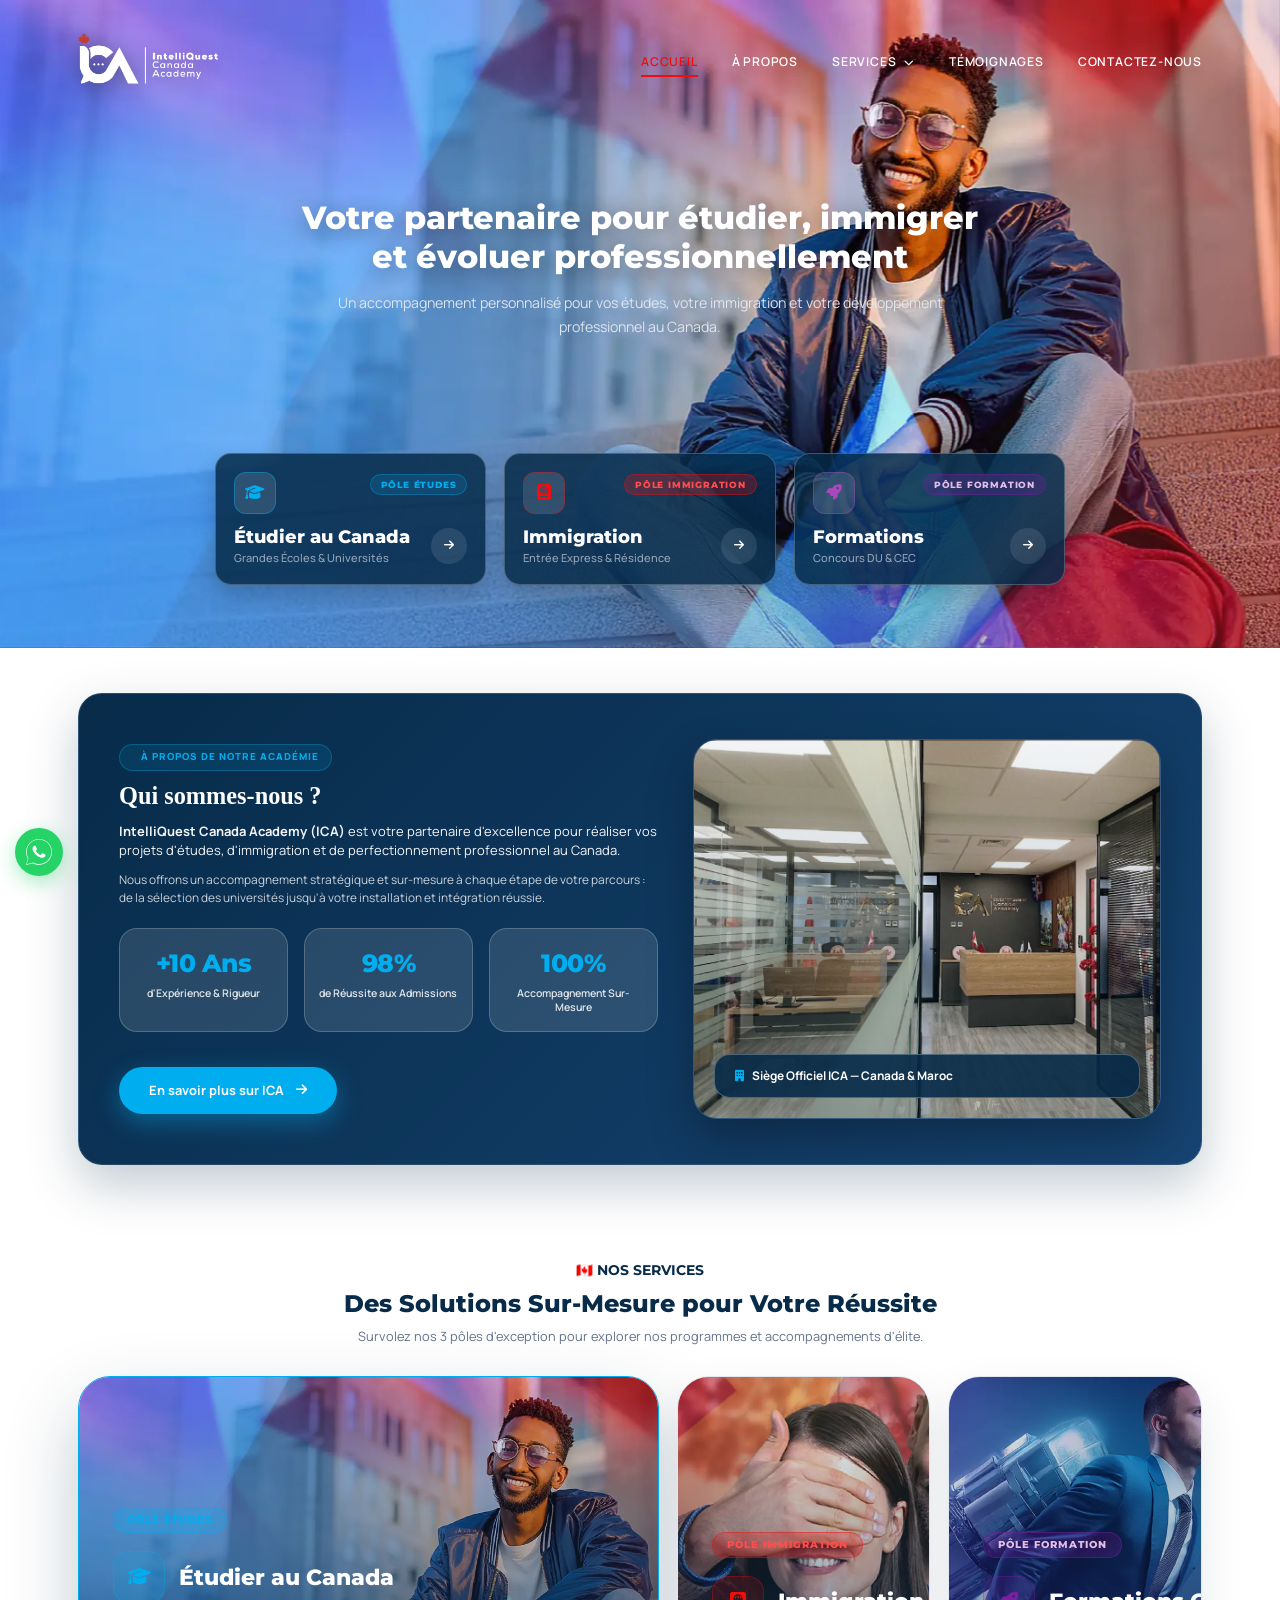
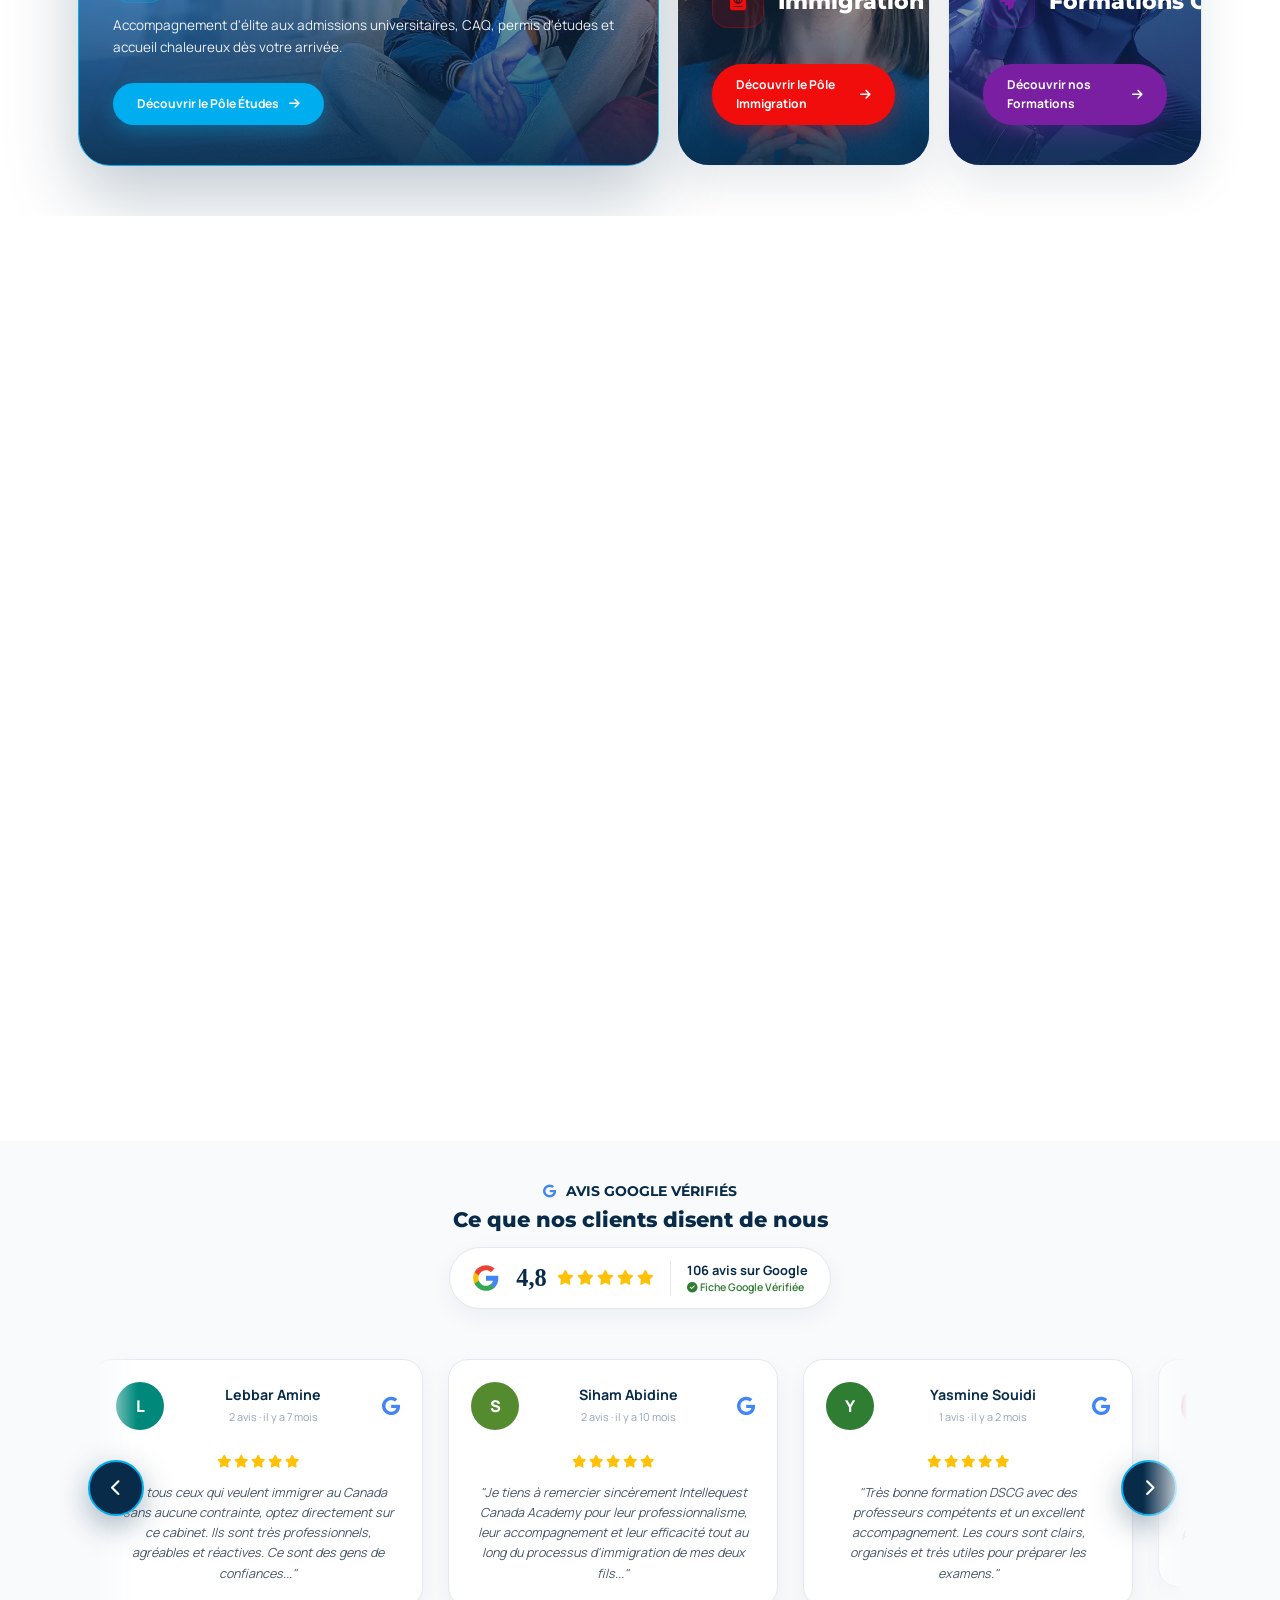
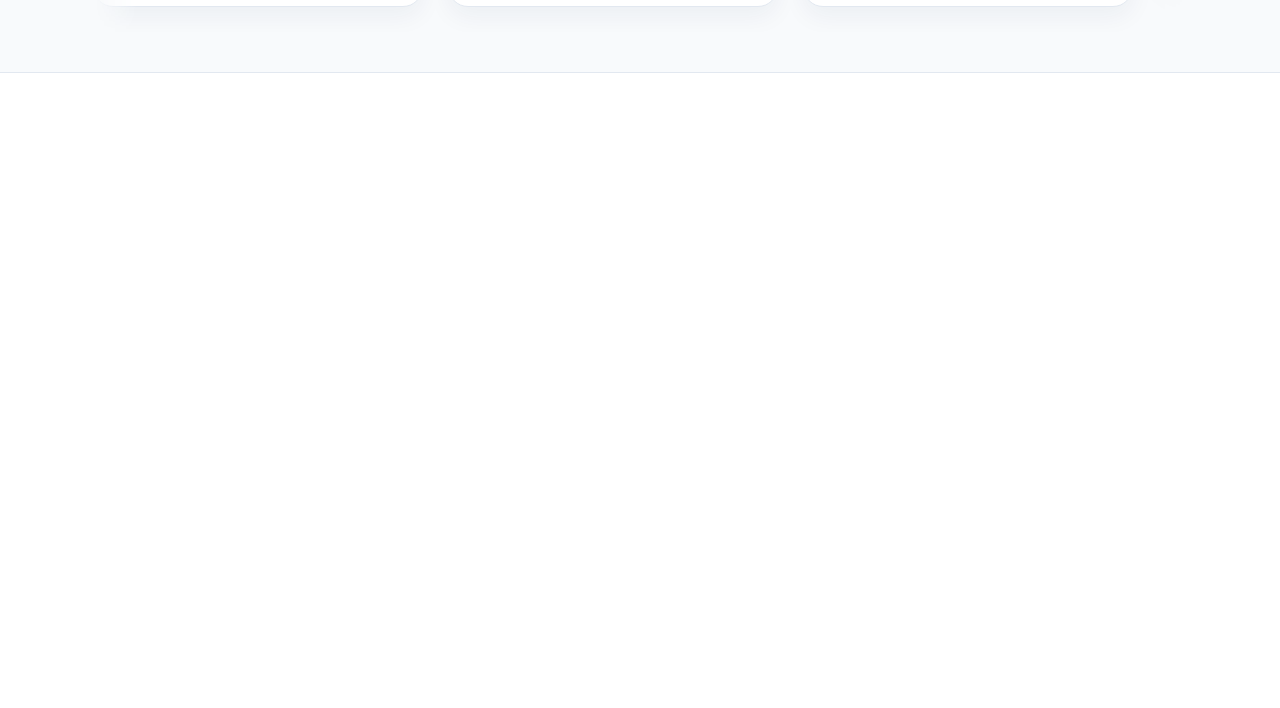
==== commit 904180a9: "Fix and restore complete 2-tier partners section (Accès aux grandes écoles & Nos autres partenaires)" ====
--- a/index.html
+++ b/index.html
@@ -77,7 +77,7 @@
         <div class="container hero-awwwards-container">
             <!-- Hero Header Text -->
             <div class="hero-awwwards-header">
-                <h1 class="hero-awwwards-title">Votre partenaire pour étudier, immigrer et réussir au Canada.</h1>
+                <h1 class="hero-awwwards-title">Votre partenaire pour étudier, immigrer et évoluer professionnellement</h1>
                 <p class="hero-awwwards-subtitle">
                     Un accompagnement personnalisé pour vos études, votre immigration et votre développement professionnel au Canada.
                 </p>
@@ -600,15 +600,15 @@
         </div>
     </div>
 
-    <!-- Section Logos Universités Canadiennes & Partenaires -->
-    <section class="partners-pdf-section">
+        <!-- Section Logos Universités Canadiennes & Partenaires -->
+    <section class="partners-pdf-section section bg-white" style="padding: 50px 0; border-top: 1px solid #E2E8F0;">
         <div class="container">
-            <!-- Red Horizontal Line Divider -->
+            <!-- Red Horizontal Line Divider 1 -->
             <div class="pdf-red-divider">
                 <span>Accès aux grandes écoles et universités canadiennes</span>
             </div>
 
-            <div class="swiper partners-swiper">
+            <div class="swiper partners-swiper" style="margin-top: 25px; padding-bottom: 45px;">
                 <div class="swiper-wrapper">
                     <div class="swiper-slide"><img src="assets/images/Artboard-12-3-300x241.webp" alt="Concordia University" class="partner-pdf-img" width="160" height="80" loading="lazy" decoding="async"></div>
                     <div class="swiper-slide"><img src="assets/images/Artboard-14-3-300x159.webp" alt="uOttawa" class="partner-pdf-img" width="160" height="80" loading="lazy" decoding="async"></div>
@@ -625,12 +625,12 @@
                 <div class="swiper-button-next"></div>
             </div>
 
-            <!-- Red Horizontal Line Divider -->
-            <div class="pdf-red-divider" style="margin-top: 50px;">
+            <!-- Red Horizontal Line Divider 2 -->
+            <div class="pdf-red-divider" style="margin-top: 45px;">
                 <span>Nos autres partenaires</span>
             </div>
 
-            <div class="swiper partners-swiper">
+            <div class="swiper partners-swiper" style="margin-top: 25px; padding-bottom: 45px;">
                 <div class="swiper-wrapper">
                     <div class="swiper-slide"><img src="assets/images/Artboard-24-3-300x190.webp" alt="Allianz" class="partner-pdf-img" width="160" height="80" loading="lazy" decoding="async"></div>
                     <div class="swiper-slide"><img src="assets/images/Artboard-25-3-259x300.webp" alt="TuGo" class="partner-pdf-img" width="160" height="80" loading="lazy" decoding="async"></div>
--- a/style.min.css
+++ b/style.min.css
@@ -1 +1 @@
-:root{--primary-color:#F20D0D;--primary-dark:#c80a0a;--primary-pink-red:#F93D4F;--secondary-color:#072B49;--secondary-light:#164371;--footer-bg:#052359;--copyright-bg:#F7071E;--text-color:#2d3748;--text-muted:#718096;--bg-light:#f7fafc;--bg-white:#ffffff;--border-color:#e2e8f0;--font-primary:'Manrope',sans-serif;--font-secondary:'Manrope',sans-serif;--font-nav:'Montserrat',sans-serif;--font-copyright:'Manrope',sans-serif;--font-minion:'Montserrat',sans-serif;--transition:opacity 0.3s ease,transform 0.3s ease,color 0.3s ease,background-color 0.3s ease,border-color 0.3s ease,box-shadow 0.3s ease;--shadow-sm:0 1px 3px rgba(0,0,0,0.1);--shadow-md:0 4px 12px rgba(0,0,0,0.08);--shadow-lg:0 10px 25px rgba(0,0,0,0.1)}*{margin:0;padding:0;box-sizing:border-box}html{scroll-behavior:smooth;font-size:13.5px}body{font-family:var(--font-primary);color:var(--text-color);line-height:1.5;background-color:var(--bg-white);overflow-x:hidden}.container{width:100%;max-width:1240px;margin:0 auto;padding:0 28px}.section{padding:45px 0}.bg-light{background-color:var(--bg-light)}.bg-gradient-blue{background:linear-gradient(135deg,var(--secondary-color) 0%,var(--secondary-light) 100%);color:white}.border-top-dark{border-top:1px solid rgba(255,255,255,0.1)}h1,h2,h3,h4,h5,h6,.pdf-section-title,.hero-awwwards-title,.card-service-title,.split-card-title,.carousel-card-title,.timeline-card-title,.expanding-card-title,.section-badge-pill,.hero-badge-pill,.card-badge,.expanding-badge,.nav-links a{font-family:var(--font-minion) !important;font-weight:700;color:var(--secondary-color);margin-bottom:1.2rem;line-height:1.25}.text-white h1,.text-white h2,.text-white h3,.text-white h4{color:white}p{margin-bottom:1.2rem;color:var(--text-muted)}.text-white p{color:#cbd5e0}.divider-line{width:50px;height:4px;background-color:#1F3665;margin-bottom:20px;border-radius:2px}.divider-line.center{margin-left:auto;margin-right:auto}.section-title{font-size:1.65rem;margin-bottom:25px;text-transform:uppercase;letter-spacing:0.5px}.text-center{text-align:center}.btn{display:inline-block;padding:14px 32px;border-radius:50px;font-weight:700;text-transform:uppercase;font-size:0.85rem;letter-spacing:1px;cursor:pointer;transition:var(--transition);border:none}.btn-primary{background-color:var(--primary-color);color:white;box-shadow:0 4px 14px rgba(242,13,13,0.4)}.btn-primary:hover{background-color:var(--primary-dark);transform:translateY(-2px);box-shadow:0 6px 20px rgba(242,13,13,0.6)}.btn-large{padding:16px 40px;font-size:0.95rem}.site-header{position:absolute;top:0;left:0;width:100%;z-index:1000;transition:padding 0.3s cubic-bezier(0.16,1,0.3,1),background-color 0.3s ease,box-shadow 0.3s ease;padding:14px 0 10px 0;background:transparent !important;border-top:none}.site-header.scrolled{position:fixed;background:#072B49 !important;box-shadow:0 4px 18px rgba(0,0,0,0.25);padding:6px 0 !important;height:60px !important;display:flex;align-items:center;transform:translateZ(0)}.header-container{display:flex;justify-content:space-between;align-items:center;width:100%}.logo{display:inline-flex;align-items:center;position:relative;z-index:1010;text-decoration:none}.logo-img{height:75px;width:auto;max-width:220px;margin-top:0;margin-bottom:0;display:block;object-fit:contain;transition:transform 0.3s ease,filter 0.3s ease;filter:drop-shadow(0 3px 10px rgba(0,0,0,0.25))}.site-header.scrolled .logo-img{height:60px !important;margin-top:0 !important;margin-bottom:0 !important;filter:drop-shadow(0 3px 10px rgba(0,0,0,0.4))}.main-nav{display:flex;align-items:center;transform:none;transition:transform 0.3s ease}.site-header.scrolled .main-nav{transform:none}.nav-list{display:flex;align-items:center;gap:34px;list-style:none;margin:0;padding:0}.nav-list a:not(.btn){color:#FFFFFF;font-family:'Poppins','Manrope',sans-serif !important;font-size:0.9rem !important;font-weight:600 !important;text-transform:uppercase !important;letter-spacing:0.8px;position:relative;padding:6px 0;margin:0;transition:color 0.25s ease;text-decoration:none;display:inline-block}.nav-list a:not(.btn):hover,.nav-list a.active:not(.btn){color:var(--primary-color) !important}.nav-list a:not(.btn)::after{content:'';position:absolute;bottom:0;left:0;right:0;height:2px;background-color:var(--primary-color);transition:transform 0.25s ease;transform:scaleX(0);transform-origin:center}.nav-list a:not(.btn):hover::after,.nav-list a.active:not(.btn)::after{transform:scaleX(1)}.has-dropdown{position:relative}.nav-chevron{font-size:0.72rem;margin-left:5px;transition:transform 0.3s ease}.has-dropdown:hover .nav-chevron{transform:rotate(180deg)}.dropdown-menu.simple-dropdown{position:absolute;top:100%;left:0;width:260px;background:#072B49;backdrop-filter:blur(16px);-webkit-backdrop-filter:blur(16px);border-radius:14px;padding:10px 0;box-shadow:0 16px 35px rgba(0,0,0,0.4);border:1px solid rgba(255,255,255,0.18);list-style:none;margin:0;opacity:0;visibility:hidden;transform:translateY(10px);transition:opacity 0.25s ease,transform 0.25s ease,visibility 0.25s ease;z-index:9999}.has-dropdown:hover .dropdown-menu.simple-dropdown{opacity:1;visibility:visible;transform:translateY(4px)}.dropdown-menu.simple-dropdown li{margin:0;padding:0}.dropdown-menu.simple-dropdown a{display:block;padding:11px 20px;color:#FFFFFF !important;font-family:var(--font-primary);font-size:0.95rem !important;font-weight:600 !important;text-decoration:none;transition:background 0.2s ease,color 0.2s ease}.dropdown-menu.simple-dropdown a::after{display:none !important}.dropdown-menu.simple-dropdown a:hover,.dropdown-menu.simple-dropdown a.active{background:rgba(255,255,255,0.12);color:#F20D0D !important}.services-mega-menu{position:absolute;top:100%;left:50%;transform:translateX(-50%) translateY(16px);width:820px;background:rgba(7,43,73,0.94);backdrop-filter:blur(24px);-webkit-backdrop-filter:blur(24px);border:1px solid rgba(255,255,255,0.18);border-radius:24px;padding:24px;box-shadow:0 25px 60px rgba(0,0,0,0.45);opacity:0;visibility:hidden;pointer-events:none;transition:opacity 0.35s cubic-bezier(0.16,1,0.3,1),transform 0.35s cubic-bezier(0.16,1,0.3,1),visibility 0.35s ease;z-index:9999}.has-mega-menu:hover .services-mega-menu{opacity:1;visibility:visible;pointer-events:auto;transform:translateX(-50%) translateY(10px)}.mega-menu-grid{display:grid;grid-template-columns:repeat(3,1fr);gap:16px}.mega-menu-card{display:flex;flex-direction:column;padding:20px 18px;border-radius:18px;background:rgba(255,255,255,0.06);border:1px solid rgba(255,255,255,0.12);text-decoration:none !important;transition:all 0.35s cubic-bezier(0.16,1,0.3,1);position:relative;overflow:hidden}.mega-menu-card:hover{transform:translateY(-4px);background:rgba(255,255,255,0.14);border-color:rgba(255,255,255,0.35)}.card-study:hover{border-color:#00AEEF;box-shadow:0 10px 25px rgba(0,174,239,0.3)}.card-immigration:hover{border-color:#F20D0D;box-shadow:0 10px 25px rgba(242,13,13,0.3)}.card-training:hover{border-color:#AB47BC;box-shadow:0 10px 25px rgba(171,71,188,0.3)}.mega-icon-box{width:44px;height:44px;border-radius:14px;display:flex;align-items:center;justify-content:center;font-size:1.25rem;margin-bottom:14px;transition:transform 0.35s cubic-bezier(0.16,1,0.3,1)}.blue-accent{background:rgba(0,174,239,0.18);color:#00AEEF;border:1px solid rgba(0,174,239,0.35)}.red-accent{background:rgba(242,13,13,0.18);color:#FF4D4D;border:1px solid rgba(242,13,13,0.35)}.purple-accent{background:rgba(171,71,188,0.18);color:#E1BEE7;border:1px solid rgba(171,71,188,0.35)}.mega-menu-card:hover .mega-icon-box{transform:scale(1.1) rotate(-5deg)}.mega-card-title-row{display:flex;align-items:center;justify-content:space-between;margin-bottom:8px}.mega-card-title{font-family:var(--font-minion);font-size:1.15rem;font-weight:700;color:#FFFFFF}.mega-arrow{font-size:0.85rem;color:#94A3B8;transition:transform 0.3s ease,color 0.3s ease}.mega-menu-card:hover .mega-arrow{transform:translateX(6px);color:#FFFFFF}.mega-card-desc{font-size:0.82rem;color:#CBD5E1;line-height:1.45;margin-bottom:12px}.mega-badge{display:inline-block;font-size:0.68rem;font-weight:800;letter-spacing:0.8px;padding:4px 10px;border-radius:12px;align-self:flex-start}.mobile-menu-btn{display:none;flex-direction:column;justify-content:space-between;width:30px;height:20px;background:transparent;border:none;cursor:pointer}.btn-line{width:100%;height:3px;background-color:white;border-radius:2px;transition:var(--transition)}.hero-slider-container{position:relative;height:520px;min-height:460px;max-height:580px;overflow:hidden}.slider{position:relative;height:100%;width:100%}.slide{position:absolute;top:0;left:0;width:100%;height:100%;opacity:0;visibility:hidden;transition:opacity 1s ease-in-out,visibility 1s ease-in-out;display:flex;align-items:center;justify-content:center}.slide.active{opacity:1;visibility:visible}.slide-bg{position:absolute;top:0;left:0;width:100%;height:100%;background-size:cover;background-position:center;transform:scale(1.15);transition:transform 6s ease-out}.slide.active .slide-bg{transform:scale(1)}.slide-overlay{position:absolute;top:0;left:0;width:100%;height:100%;background:transparent;z-index:1}.slide-content{position:relative;z-index:2;max-width:900px;padding:0 20px;color:white}.slide-artboard{max-width:450px;height:auto;margin-bottom:30px}.slide-title{font-family:var(--font-secondary);color:white;font-size:3.2rem;font-weight:800;margin-bottom:30px;line-height:1.2;text-shadow:0 2px 10px rgba(0,0,0,0.3)}.slider-dots{position:absolute;bottom:30px;left:50%;transform:translateX(-50%);z-index:10;display:flex;gap:15px}.dot{width:12px;height:12px;border-radius:50%;background-color:rgba(255,255,255,0.4);border:2px solid transparent;cursor:pointer;transition:var(--transition)}.dot.active,.dot:hover{background-color:var(--primary-color);border-color:white;transform:scale(1.2)}.animate-in{opacity:0;transform:translateY(40px);transition:opacity 1s ease,transform 1s ease}.slide.active .animate-in{opacity:1;transform:translateY(0)}.delay-2{transition-delay:0.3s}.about-grid{display:grid;grid-template-columns:1.2fr 0.8fr;gap:60px;align-items:center}.lead-text{font-size:1.25rem;color:var(--secondary-color);font-weight:600;line-height:1.5;margin-bottom:20px}.about-img{width:100%;height:auto;border-radius:19px;box-shadow:var(--shadow-lg)}.services-tabs-section{position:relative;overflow:hidden}.services-tabs-section{position:relative;overflow:hidden}.services-badge-header{display:inline-flex;align-items:center;justify-content:center;gap:12px;background:#FFFFFF;padding:8px 22px;border-radius:30px;box-shadow:0 4px 18px rgba(15,23,42,0.08);border:1px solid #E2E8F0;margin-bottom:20px;transition:transform 0.4s cubic-bezier(0.16,1,0.3,1),box-shadow 0.4s ease}.services-badge-header:hover{transform:translateY(-3px) scale(1.02);box-shadow:0 10px 28px rgba(15,23,42,0.14)}.services-badge-header img{height:32px;width:auto;border-radius:4px;animation:badgeFloat 3.5s ease-in-out infinite}@keyframes badgeFloat{0%,100%{transform:translateY(0)}50%{transform:translateY(-4px)}}.services-badge-header .section-title{font-size:1.45rem;margin-bottom:0;color:var(--secondary-color);font-weight:800}.tabs-container{margin-top:25px;border-radius:18px;overflow:hidden;box-shadow:0 12px 35px -10px rgba(15,23,42,0.09);background-color:#FFFFFF;border:1px solid #E2E8F0;transition:transform 0.4s cubic-bezier(0.16,1,0.3,1),box-shadow 0.4s ease}.tabs-container:hover{box-shadow:0 20px 45px -10px rgba(15,23,42,0.15)}.tabs-header{display:flex;background:linear-gradient(180deg,#F8FAFC 0%,#F1F5F9 100%);padding:10px;gap:10px;border-bottom:1px solid #E2E8F0;overflow-x:auto;scrollbar-width:thin}.tab-btn{flex:1;min-width:160px;padding:13px 22px;background:transparent;border:none;color:#475569;font-family:var(--font-secondary);font-weight:700;font-size:0.92rem;cursor:pointer;transition:all 0.35s cubic-bezier(0.16,1,0.3,1);border-radius:12px;text-align:center;white-space:nowrap;position:relative;outline:none;overflow:hidden}.tab-btn::before{content:'';position:absolute;top:0;left:-100%;width:100%;height:100%;background:linear-gradient(90deg,transparent,rgba(255,255,255,0.3),transparent);transition:left 0.6s ease}.tab-btn:hover::before{left:100%}.tab-btn:hover{color:var(--primary-color);background-color:rgba(242,13,13,0.07);transform:translateY(-2px)}.tab-btn.active{color:#FFFFFF !important;background:linear-gradient(135deg,#F20D0D 0%,#C40909 100%) !important;box-shadow:0 6px 18px rgba(242,13,13,0.4);transform:translateY(-2px) scale(1.02)}.tabs-content{background-color:#FFFFFF;padding:30px 40px;position:relative;min-height:250px;display:flex;align-items:center}.tab-panel{display:none;width:100%}.tab-panel.active{display:block}.tab-panel.active .tab-img-col{animation:slideInLeft 0.55s cubic-bezier(0.16,1,0.3,1) forwards}.tab-panel.active .tab-text-col h3{animation:slideInRight 0.55s cubic-bezier(0.16,1,0.3,1) 0.08s forwards;opacity:0}.tab-panel.active .tab-text-col p{animation:slideInRight 0.55s cubic-bezier(0.16,1,0.3,1) 0.16s forwards;opacity:0}.tab-panel.active .tab-text-col .btn{animation:slideInRight 0.55s cubic-bezier(0.16,1,0.3,1) 0.24s forwards;opacity:0}@keyframes slideInLeft{0%{opacity:0;transform:translateX(-25px) scale(0.96)}100%{opacity:1;transform:translateX(0) scale(1)}}@keyframes slideInRight{0%{opacity:0;transform:translateX(25px)}100%{opacity:1;transform:translateX(0)}}.tab-grid{display:grid;grid-template-columns:minmax(220px,280px) 1.5fr;gap:40px;align-items:center}.tab-img-col{position:relative;border-radius:16px;overflow:hidden;box-shadow:0 10px 25px rgba(15,23,42,0.12);height:210px;width:100%;max-width:280px}.tab-img-col::after{content:'';position:absolute;top:0;left:-150%;width:100%;height:100%;background:linear-gradient(90deg,transparent,rgba(255,255,255,0.4),transparent);transform:skewX(-20deg);transition:left 0.75s ease}.tab-img-col:hover::after{left:150%}.tab-img{width:100%;max-width:280px;height:210px;object-fit:cover;display:block;border-radius:16px;transition:transform 0.6s cubic-bezier(0.16,1,0.3,1)}.tab-img-col:hover .tab-img{transform:scale(1.06)}.tab-text-col h3{color:var(--secondary-color);font-size:1.5rem;font-weight:800;margin-bottom:14px;line-height:1.35}.tab-text-col p{color:#475569;font-size:1.02rem;line-height:1.7;margin-bottom:15px}.testimonial-section{background-color:#f1f1f1 !important}.testimonial-grid{display:grid;grid-template-columns:1.2fr 0.8fr;gap:40px;align-items:center}.testimonial-text{background-image:url('assets/images/Capture-decran-2025-04-28-113657.png');background-size:cover;background-position:center;border-radius:19px;padding:50px 40px;position:relative;z-index:1}.testimonial-text::before{content:'';position:absolute;top:0;left:0;right:0;bottom:0;background-color:rgba(255,255,255,0.9);border-radius:19px;z-index:-1}.testimonial-sub{font-family:var(--font-primary);font-size:1.1rem;font-weight:700;color:var(--primary-color);text-transform:uppercase;letter-spacing:1px;margin-bottom:10px}.testimonial-quote{font-size:2.2rem;font-weight:800;color:var(--secondary-color);line-height:1.3;margin-bottom:20px}.testimonial-desc{font-size:1.1rem;line-height:1.6;margin-bottom:30px}.testimonials-swiper{width:100%;max-width:1000px;height:500px;border-radius:19px;overflow:hidden;position:relative;box-shadow:var(--shadow-lg);margin:30px auto}.testimonials-swiper .swiper-slide{position:relative;width:100%;height:100%;display:flex;align-items:center;justify-content:center}.testimonials-swiper .slide-bg{position:absolute;top:0;left:0;width:100%;height:100%;background-size:cover;background-position:center center;z-index:1}.testimonials-swiper .slide-overlay{position:absolute;top:0;left:0;width:100%;height:100%;background:linear-gradient(180deg,rgba(7,43,73,0.1) 0%,rgba(7,43,73,0.7) 100%);z-index:2}.testimonials-swiper .slide-content{position:relative;z-index:3;width:100%;padding:40px;display:flex;flex-direction:column;align-items:center;justify-content:flex-end;height:100%;text-align:center}.testimonials-swiper .slide-tags{display:flex;flex-wrap:wrap;gap:15px;margin-bottom:30px;justify-content:center}.testimonials-swiper .slide-tag{background-color:var(--primary-color);color:white;padding:10px 20px;border-radius:5px;font-weight:700;font-size:1.2rem;font-family:var(--font-secondary);box-shadow:0 4px 10px rgba(0,0,0,0.15);text-transform:capitalize}.testimonials-swiper .swiper-pagination-bullet{width:12px;height:12px;background:#fff;opacity:0.6}.testimonials-swiper .swiper-pagination-bullet-active{background:var(--primary-color);opacity:1;width:25px;border-radius:6px}.testimonials-swiper .swiper-button-next,.testimonials-swiper .swiper-button-prev{color:#ffffff;background-color:rgba(7,43,73,0.5);width:44px;height:44px;border-radius:50%;transition:var(--transition)}.testimonials-swiper .swiper-button-next:hover,.testimonials-swiper .swiper-button-prev:hover{background-color:var(--primary-color)}.testimonials-swiper .swiper-button-next::after,.testimonials-swiper .swiper-button-prev::after{font-size:1.2rem;font-weight:bold}.video-thumbnail-container{position:relative;border-radius:19px;overflow:hidden;box-shadow:var(--shadow-lg)}.testimonial-img{width:100%;height:auto;display:block}.play-btn-overlay{position:absolute;top:50%;left:50%;transform:translate(-50%,-50%);width:80px;height:80px;background-color:var(--primary-color);color:white;border-radius:50%;display:flex;align-items:center;justify-content:center;font-size:1.8rem;box-shadow:0 4px 20px rgba(242,13,13,0.5);transition:var(--transition)}.play-btn-overlay i{transform:translateX(3px)}.play-btn-overlay:hover{transform:translate(-50%,-50%) scale(1.1);background-color:var(--primary-dark)}.profiles-tags{margin-top:50px;display:flex;flex-wrap:wrap;gap:12px;justify-content:center}.profiles-tags span{background-color:var(--bg-light);padding:10px 20px;border-radius:50px;font-weight:600;font-size:0.9rem;color:var(--secondary-color);border:1px solid var(--border-color)}.partner-title{font-size:1.8rem;margin-bottom:10px;color:var(--secondary-color)}.partner-subtitle{font-size:1.1rem;color:var(--text-muted);font-weight:500;margin-bottom:40px;letter-spacing:1px}.partners-swiper{width:100%;padding:20px 40px 40px 40px;position:relative;overflow:hidden}.partners-swiper .swiper-slide{display:flex;justify-content:center;align-items:center;height:130px}.partners-swiper .swiper-slide img{height:130px;width:auto;max-width:100%;object-fit:contain;transition:var(--transition)}.partners-swiper .swiper-slide img:hover{transform:scale(1.05)}.partners-swiper .swiper-pagination-bullet{width:10px;height:10px;background:var(--text-muted);opacity:0.5;transition:var(--transition)}.partners-swiper .swiper-pagination-bullet-active{background:var(--primary-color);opacity:1;width:22px;border-radius:5px}.partners-swiper .swiper-button-next,.partners-swiper .swiper-button-prev{color:var(--secondary-color);transition:var(--transition)}.partners-swiper .swiper-button-next:hover,.partners-swiper .swiper-button-prev:hover{color:var(--primary-color);transform:scale(1.1)}.partners-swiper .swiper-button-next::after,.partners-swiper .swiper-button-prev::after{font-size:1.5rem;font-weight:bold}.text-required{margin-top:-30px;margin-bottom:50px}.contact-grid{display:grid;grid-template-columns:1.2fr 0.8fr;gap:50px}.contact-form-container{background-color:var(--bg-light);padding:40px;border-radius:19px;box-shadow:var(--shadow-sm);border:1px solid var(--border-color)}.form-group{margin-bottom:20px}.form-row-2{display:grid;grid-template-columns:1fr 1fr;gap:20px}.form-control{width:100%;padding:12px 16px;border:1px solid var(--border-color);border-radius:8px;font-family:var(--font-primary);font-size:0.95rem;color:var(--text-color);background-color:white;transition:var(--transition)}.form-control:focus{outline:none;border-color:var(--primary-color);box-shadow:0 0 0 3px rgba(242,13,13,0.15)}label{display:block;margin-bottom:8px;font-weight:600;font-size:0.9rem;color:var(--secondary-color)}.sub-label{font-size:0.8rem;color:var(--text-muted);font-weight:400;margin-left:5px}.map-container{border-radius:19px;overflow:hidden;box-shadow:var(--shadow-md);height:100%;min-height:400px}.google-map-iframe{width:100%;height:100%;border:none;min-height:400px}.site-footer{background-color:var(--footer-bg);color:white;padding:42px 0 0px;border-top:none}.footer-grid{display:grid;grid-template-columns:1.1fr 1fr 1fr;gap:35px;padding-bottom:30px}.footer-logo{width:90px;height:90px;max-width:100px;object-fit:contain;margin-top:0;margin-bottom:12px}.site-footer h3,.site-footer h6{color:white;font-family:var(--font-secondary);font-size:1.05rem;text-transform:uppercase;letter-spacing:0.8px;margin-bottom:14px;position:relative;padding-bottom:6px}.site-footer h3::after,.site-footer h6::after{content:'';position:absolute;bottom:0;left:0;width:32px;height:2.5px;background-color:var(--primary-color);border-radius:2px}.footer-contact-list{list-style:none;padding:0;margin:0}.footer-contact-list li{color:#FFFFFF;font-size:0.88rem;line-height:1.5;margin-bottom:8px}.footer-social-col p{color:rgba(255,255,255,0.9);margin-bottom:14px;font-size:0.88rem;line-height:1.5}.footer-social-links{display:flex;gap:10px}.footer-social-links a{display:flex;align-items:center;justify-content:center;width:36px;height:36px;border-radius:50%;background-color:var(--primary-pink-red);color:white;font-size:15px;transition:var(--transition)}.footer-social-links a:hover{background-color:var(--primary-dark);transform:translateY(-3px);box-shadow:0 4px 12px rgba(242,13,13,0.4)}.footer-bottom{background-color:var(--copyright-bg);width:100%;padding:8px 0 6px 0;margin-top:0;border-top:none;text-align:center}.footer-bottom p{margin-bottom:0;font-family:var(--font-copyright);font-size:12px;font-weight:400}.copyright-text-main{color:#FFFFFF}.developed-text{color:#E2E8F0;margin-top:2px}.whatsapp-float-btn{position:fixed;bottom:15px;left:15px;background-color:#25d366;color:white;padding:8px 20px;border-radius:50px;display:flex;align-items:center;gap:10px;font-weight:700;font-size:0.95rem;box-shadow:0 4px 15px rgba(0,0,0,0.15);z-index:1000;transition:var(--transition)}.whatsapp-float-btn svg{fill:white}.whatsapp-float-btn:hover{transform:translateY(-3px) scale(1.03);box-shadow:0 6px 20px rgba(37,211,102,0.4);color:white}@keyframes fadeIn{from{opacity:0;transform:translateY(10px)}to{opacity:1;transform:translateY(0)}}.animate-on-scroll{opacity:0;transform:translate3d(0,20px,0);transition:opacity 0.5s cubic-bezier(0.16,1,0.3,1),transform 0.5s cubic-bezier(0.16,1,0.3,1);will-change:opacity,transform}.animate-on-scroll.animated{opacity:1;transform:translate3d(0,0,0)}@media (max-width:992px){.about-grid,.tab-grid,.testimonial-grid,.contact-grid,.footer-grid{grid-template-columns:1fr;gap:40px}.section{padding:70px 0}.site-header{background-color:var(--secondary-color);padding:15px 0}.logo-img{height:55px}.mobile-menu-btn{display:flex}.main-nav{position:absolute;top:100%;left:0;width:100%;background-color:var(--secondary-color);padding:30px 24px;box-shadow:0 10px 15px rgba(0,0,0,0.1);display:none;animation:fadeIn 0.4s ease forwards;border-top:1px solid rgba(255,255,255,0.08)}.main-nav.open{display:block}.nav-list{flex-direction:column;align-items:stretch;gap:20px}.nav-list a:not(.btn){display:block;padding:10px 0;font-size:1.1rem}.nav-list .btn{text-align:center;width:100%;margin-top:10px}.mobile-menu-btn.open .btn-line:nth-child(1){transform:rotate(45deg) translate(5px,6px)}.mobile-menu-btn.open .btn-line:nth-child(2){opacity:0}.mobile-menu-btn.open .btn-line:nth-child(3){transform:rotate(-45deg) translate(5px,-6px)}.slide-title{font-size:2.2rem}.slide-artboard{max-width:80%}.tab-img-col{text-align:center}.tab-img{max-width:400px}.map-container{min-height:300px}}@media (max-width:700px){.nav-list a:not(.btn){font-size:13px}.logo-img{max-width:70px;height:auto}}@media (max-width:576px){.form-row-2{grid-template-columns:1fr;gap:0}.testimonial-quote{font-size:1.8rem}.section-title{font-size:1.8rem}}.page-banner{position:relative;padding:100px 0 45px;background-size:cover;background-position:center center;background-repeat:no-repeat;text-align:center;color:white}.page-banner::before{content:'';position:absolute;top:0;left:0;width:100%;height:100%;background:rgba(0,0,0,0.45);z-index:1}.page-banner .container{position:relative;z-index:2}.page-banner h1{font-family:var(--font-secondary);font-size:1.7rem !important;font-weight:600;color:white !important;text-shadow:0 1px 8px rgba(0,0,0,0.4);letter-spacing:0px;margin:0;text-transform:none}.contact-info-grid{display:grid;grid-template-columns:0.8fr 1.2fr;gap:40px;margin-bottom:60px;align-items:flex-start}.contact-left-text{display:flex;flex-direction:column;justify-content:flex-start}.contact-left-text h2{font-size:2.2rem;font-weight:800;color:var(--secondary-color);margin-bottom:20px;text-transform:none;font-family:var(--font-primary)}.contact-left-text p{font-size:1.05rem;line-height:1.8;color:var(--text-color);margin-bottom:30px}.contact-social-icons{display:flex;gap:15px}.contact-social-icon{display:flex;align-items:center;justify-content:center;width:44px;height:44px;background-color:var(--primary-color);color:white;border-radius:50%;font-size:1.15rem;transition:var(--transition);text-decoration:none}.contact-social-icon:hover{background-color:var(--secondary-color);transform:translateY(-3px);color:white}.contact-cards-row{display:grid;grid-template-columns:1fr 1fr 1fr;gap:20px}.contact-info-card{background:#ffffff;border-radius:19px;padding:35px 20px;text-align:center;box-shadow:0 10px 30px rgba(0,0,0,0.06);border:1px solid var(--border-color);display:flex;flex-direction:column;align-items:center;min-height:330px}.contact-card-icon-wrapper{width:60px;height:60px;background-color:#FFF5F5;border-radius:50%;display:flex;align-items:center;justify-content:center;margin-bottom:20px}.contact-card-icon-wrapper i{color:var(--primary-color);font-size:1.5rem}.contact-info-card h4{font-size:1.25rem;font-weight:700;color:var(--secondary-color);margin-bottom:20px;font-family:var(--font-primary)}.contact-info-card p,.contact-info-card ul{font-size:0.95rem;color:var(--text-color);list-style:none;line-height:1.7;margin:0;padding:0}.contact-info-card ul li{margin-bottom:8px}@media (max-width:1024px){.contact-info-grid{grid-template-columns:1fr;gap:40px}.contact-cards-row{grid-template-columns:1fr}.contact-info-card{min-height:auto}}.contact-form-centered-container{max-width:700px;margin:0 auto;background:#ffffff;padding:40px;border-radius:12px;box-shadow:0 10px 30px rgba(0,0,0,0.05);border:1px solid var(--border-color)}.oscar-form .btn-primary{background-color:#007bff !important;color:white !important;border-radius:4px !important;padding:10px 24px !important;font-size:1rem !important;font-weight:500 !important;text-transform:none !important;letter-spacing:normal !important;box-shadow:none !important;transition:background-color 0.2s ease-in-out !important}.oscar-form .btn-primary:hover{background-color:#0056b3 !important;transform:none !important;box-shadow:none !important}.oscar-form .form-btn{text-align:left !important;margin-top:20px}.oscar-form label{font-size:1rem;font-weight:400;color:#212529;margin-bottom:8px}.oscar-form .form-text.text-muted{display:block;margin-top:5px;font-size:0.875rem;color:#6c757d}.oscar-form .oscar_input_required{text-align:right;font-size:0.95rem;color:#212529;font-weight:normal}.page-banner + .section{padding-top:50px !important}.google-reviews-section{background-color:#F8FAFC;padding:80px 0}.google-badge-box{display:inline-flex;align-items:center;gap:16px;background:#FFFFFF;padding:14px 28px;border-radius:50px;box-shadow:0 4px 20px rgba(0,0,0,0.06);margin:0 auto 40px auto;border:1px solid #E2E8F0}.google-badge-logo{width:44px;height:44px;background:#4285F4;color:white;border-radius:50%;display:flex;align-items:center;justify-content:center;font-size:20px}.google-badge-info{text-align:left}.google-score{font-size:1.15rem;font-weight:800;color:#1E293B;margin-right:8px}.google-stars{display:inline-flex;color:#F59E0B;font-size:14px;gap:2px}.google-count{display:block;font-size:0.85rem;color:#64748B;margin-top:2px}.google-review-card{background:#FFFFFF;border-radius:16px;padding:28px;box-shadow:0 4px 16px rgba(0,0,0,0.05);border:1px solid #F1F5F9;height:100%;display:flex;flex-direction:column;justify-content:space-between;transition:transform 0.3s ease,box-shadow 0.3s ease}.google-review-card:hover{transform:translateY(-5px);box-shadow:0 12px 30px rgba(0,0,0,0.08)}.google-review-header{display:flex;align-items:center;gap:14px;margin-bottom:14px}.google-author-img{width:48px;height:48px;border-radius:50%;object-fit:cover;border:2px solid #E2E8F0}.google-avatar-circle{width:48px;height:48px;border-radius:50%;display:flex;align-items:center;justify-content:center;color:#FFFFFF;font-size:20px;font-weight:700;text-transform:lowercase;box-shadow:0 2px 6px rgba(0,0,0,0.15);flex-shrink:0}.google-author-info{flex:1}.google-author-name{font-size:1rem;font-weight:700;color:#0F172A;margin-bottom:2px}.google-review-date{font-size:0.8rem;color:#94A3B8}.google-card-badge{color:#4285F4;font-size:18px}.google-review-card{background:#FFFFFF;border:1px solid #E2E8F0;border-radius:16px;padding:24px;box-shadow:0 4px 20px rgba(0,0,0,0.05);height:100%;display:flex;flex-direction:column;justify-content:space-between;text-align:center;max-width:680px;margin:0 auto}.google-card-stars{color:#F59E0B;font-size:16px;margin:12px 0 16px 0;display:flex;align-items:center;justify-content:center;gap:6px}.google-pole-badge{font-size:0.75rem;font-weight:700;color:#0F172A;background:#F1F5F9;padding:3px 10px;border-radius:12px}.google-review-text{font-size:0.95rem;color:#334155;line-height:1.6;font-style:italic;margin-bottom:20px}.google-card-footer{border-top:1px solid #F1F5F9;padding-top:14px;margin-top:14px}.google-verify-link{display:inline-flex;align-items:center;gap:8px;color:#4285F4;font-size:0.85rem;font-weight:700;text-decoration:none;transition:color 0.2s ease}.google-verify-link:hover{color:#1A73E8;text-decoration:underline}.google-badge-btn{display:inline-flex;align-items:center;gap:8px;background:#4285F4;color:white !important;padding:8px 18px;border-radius:20px;font-size:0.85rem;font-weight:600;text-decoration:none;transition:background 0.2s ease;margin-left:12px}.google-badge-btn:hover{background:#1A73E8}#scroll-progress{position:fixed;top:0;left:0;height:4px;background:linear-gradient(90deg,#F20D0D 0%,#3B82F6 100%);z-index:10000;width:0%;transition:width 0.1s ease-out;box-shadow:0 0 10px rgba(242,13,13,0.6)}.hero-title{animation:heroFadeUp 1s cubic-bezier(0.16,1,0.3,1) forwards}@keyframes heroFadeUp{0%{opacity:0;transform:translateY(30px) scale(0.98)}100%{opacity:1;transform:translateY(0) scale(1)}}.btn-primary{animation:pulseGlow 3s infinite ease-in-out}@keyframes pulseGlow{0%,100%{box-shadow:0 4px 14px rgba(242,13,13,0.4)}50%{box-shadow:0 8px 24px rgba(242,13,13,0.75)}}.google-card,.tab-grid,.feature-card{transition:transform 0.4s cubic-bezier(0.16,1,0.3,1),box-shadow 0.4s ease,border-color 0.4s ease}.google-card:hover{transform:translateY(-8px) scale(1.02);box-shadow:0 20px 40px rgba(15,23,42,0.15) !important;border-color:rgba(242,13,13,0.3) !important}.google-card-stars i{transition:transform 0.3s ease,color 0.3s ease}.google-card:hover .google-card-stars i{transform:scale(1.18);color:#F59E0B}.whatsapp-float-btn{position:fixed;bottom:24px;right:24px;width:48px;height:48px;border-radius:50%;background-color:#25D366;color:#FFFFFF;display:flex;align-items:center;justify-content:center;box-shadow:0 6px 20px rgba(37,211,102,0.4);z-index:9999;text-decoration:none;transition:transform 0.3s ease,box-shadow 0.3s ease;animation:floatWhatsApp 4s ease-in-out infinite}.whatsapp-float-btn span{display:none !important}.whatsapp-float-btn svg{width:26px;height:26px;flex-shrink:0}@keyframes floatWhatsApp{0%,100%{transform:translateY(0)}50%{transform:translateY(-8px)}}.announcement-banner{position:relative;z-index:10001;background:linear-gradient(90deg,#072B49 0%,#11385C 55%,#E11D48 100%);color:#FFFFFF;padding:10px 0;font-size:0.88rem;box-shadow:0 4px 15px rgba(7,43,73,0.25);transition:all 0.4s cubic-bezier(0.16,1,0.3,1)}.announcement-banner.hidden{display:none !important}.announcement-container{display:flex;align-items:center;justify-content:space-between;gap:15px}.announcement-content{display:flex;align-items:center;gap:14px;flex-wrap:wrap;flex:1;justify-content:center}.announcement-tag{background:#E11D48;color:#FFFFFF;font-weight:800;font-size:0.72rem;padding:3px 10px;border-radius:12px;letter-spacing:1px;text-transform:uppercase;animation:tagPulse 2s infinite ease-in-out;box-shadow:0 0 10px rgba(225,29,72,0.5)}@keyframes tagPulse{0%,100%{transform:scale(1);box-shadow:0 0 10px rgba(225,29,72,0.5)}50%{transform:scale(1.06);box-shadow:0 0 18px rgba(225,29,72,0.85)}}.announcement-text{font-weight:600;color:#F8FAFC;line-height:1.4}.announcement-btn{background:#FFFFFF;color:#072B49 !important;font-weight:800;font-size:0.78rem;padding:6px 14px;border-radius:20px;text-decoration:none;transition:all 0.3s ease;display:inline-flex;align-items:center;gap:6px;white-space:nowrap;box-shadow:0 2px 8px rgba(0,0,0,0.2)}.announcement-btn:hover{background:#F1F5F9;transform:translateX(2px);color:#E11D48 !important}.announcement-close-btn{background:transparent;border:none;color:rgba(255,255,255,0.8);font-size:1.4rem;cursor:pointer;line-height:1;padding:0 5px;transition:color 0.2s ease,transform 0.2s ease}.announcement-close-btn:hover{color:#FFFFFF;transform:scale(1.2)}.admin-trigger-btn{position:fixed;bottom:25px;left:25px;width:44px;height:44px;background:#072B49;color:#FFFFFF;border-radius:50%;display:flex;align-items:center;justify-content:center;box-shadow:0 4px 15px rgba(0,0,0,0.3);cursor:pointer;z-index:9999;border:2px solid #FFFFFF;transition:transform 0.3s ease,background 0.3s ease}.admin-trigger-btn:hover{transform:rotate(90deg) scale(1.1);background:#E11D48}.admin-modal-overlay{position:fixed;top:0;left:0;width:100%;height:100%;background:rgba(15,23,42,0.75);backdrop-filter:blur(6px);z-index:10005;display:flex;align-items:center;justify-content:center;padding:20px;opacity:0;pointer-events:none;transition:opacity 0.3s ease}.admin-modal-overlay.active{opacity:1;pointer-events:auto}.admin-modal-card{background:#FFFFFF;border-radius:20px;max-width:550px;width:100%;padding:30px;box-shadow:0 25px 50px -12px rgba(0,0,0,0.25);border:1px solid #E2E8F0;transform:translateY(20px) scale(0.95);transition:transform 0.3s cubic-bezier(0.16,1,0.3,1)}.admin-modal-overlay.active .admin-modal-card{transform:translateY(0) scale(1)}.admin-modal-header{display:flex;align-items:center;justify-content:space-between;margin-bottom:20px;padding-bottom:15px;border-bottom:1px solid #E2E8F0}.admin-modal-header h3{margin:0;color:#072B49;font-size:1.3rem;font-weight:800;display:flex;align-items:center;gap:10px}.admin-form-group{margin-bottom:18px}.admin-form-group label{display:block;font-weight:700;font-size:0.88rem;color:#334155;margin-bottom:6px}.admin-input,.admin-textarea{width:100%;padding:10px 14px;border-radius:10px;border:1px solid #CBD5E1;font-family:inherit;font-size:0.9rem;color:#0F172A;outline:none;transition:border-color 0.2s ease,box-shadow 0.2s ease}.admin-input:focus,.admin-textarea:focus{border-color:#E11D48;box-shadow:0 0 0 3px rgba(225,29,72,0.15)}.hero-awwwards-section{position:relative;min-height:76vh;display:flex;align-items:center;justify-content:center;padding:85px 0 65px 0;overflow:hidden;color:#FFFFFF;background-color:#072B49}.hero-backdrop-stack{position:absolute;inset:0;z-index:1;overflow:hidden}.hero-backdrop-layer{position:absolute;inset:0;width:100%;height:100%;background-size:cover;background-position:center 15% !important;transform:scale(1.18) translateZ(0);-webkit-backface-visibility:hidden;backface-visibility:hidden;opacity:0;will-change:opacity;transition:opacity 0.5s ease-in-out;z-index:1}.hero-backdrop-layer.active{opacity:1;z-index:2}.hero-backdrop-overlay{display:none !important}.hero-ambient-glow{position:absolute;width:450px;height:450px;border-radius:50%;filter:blur(80px);opacity:0.18;pointer-events:none;z-index:4}.glow-left{top:-10%;left:-5%;background:radial-gradient(circle,rgba(0,174,239,0.4),transparent 70%)}.glow-right{bottom:-10%;right:-5%;background:radial-gradient(circle,rgba(242,13,13,0.35),transparent 70%)}.hero-center-halo{position:absolute;top:35%;left:50%;transform:translate(-50%,-50%);width:650px;height:350px;border-radius:50%;background:radial-gradient(ellipse at center,rgba(255,255,255,0.12) 0%,rgba(7,43,73,0) 70%);pointer-events:none;z-index:4}.hero-floating-icon{position:absolute;color:rgba(255,255,255,0.12);font-size:clamp(2rem,3.5vw,4.5rem);pointer-events:none;z-index:4;animation:floatSubtle 8s ease-in-out infinite alternate}.icon-float-1{top:18%;left:8%;animation-delay:0s}.icon-float-2{top:22%;right:10%;animation-delay:2s;color:rgba(242,13,13,0.15)}.icon-float-3{bottom:25%;left:12%;animation-delay:4s;color:rgba(171,71,188,0.15)}.icon-float-4{bottom:28%;right:8%;animation-delay:1s;color:rgba(0,174,239,0.15)}@keyframes floatSubtle{0%{transform:translateY(0px) rotate(0deg)}100%{transform:translateY(-14px) rotate(4deg)}}.hero-glass-ring{position:absolute;border-radius:50%;border:1px solid rgba(255,255,255,0.08);pointer-events:none;z-index:4}.ring-1{width:320px;height:320px;top:10%;right:15%;background:radial-gradient(circle,rgba(255,255,255,0.02),transparent 70%)}.ring-2{width:480px;height:480px;bottom:-15%;left:5%;background:radial-gradient(circle,rgba(0,174,239,0.03),transparent 70%)}.hero-grid-lines{position:absolute;inset:0;background-image:radial-gradient(rgba(255,255,255,0.06) 1px,transparent 1px);background-size:32px 32px;opacity:0.4;pointer-events:none;z-index:4}.hero-awwwards-container{position:relative;z-index:10;width:100%;max-width:1050px;margin:0 auto;padding:0 24px}.hero-awwwards-header{text-align:center;max-width:680px;margin:85px auto 75px auto}.hero-badge-pill{display:inline-block;background:rgba(0,174,239,0.22);border:1px solid rgba(0,174,239,0.5);color:#00AEEF;padding:6px 18px;border-radius:30px;font-size:0.78rem;font-weight:800;letter-spacing:1.2px;margin-bottom:12px;box-shadow:0 4px 15px rgba(0,174,239,0.2)}.hero-awwwards-title{font-family:var(--font-minion);font-size:2.35rem;font-weight:800;line-height:1.25;color:#FFFFFF;margin-bottom:14px;text-shadow:0 4px 25px rgba(0,0,0,0.45);text-align:center}.hero-awwwards-subtitle{font-size:1.05rem;color:#E2E8F0;line-height:1.65;font-weight:400;max-width:640px;margin:0 auto;opacity:0.95;text-align:center}.hero-services-cards-grid{display:grid;grid-template-columns:repeat(3,minmax(0,1fr));gap:clamp(12px,1.5vw,18px);width:100%;max-width:850px;margin:0 auto;transform:translateY(40px);box-sizing:border-box;align-items:stretch}.interactive-service-card{position:relative;background:rgba(7,43,73,0.85);border:1px solid rgba(255,255,255,0.22);border-radius:clamp(12px,1.5vw,16px);padding:clamp(12px,1.4vw,18px);box-shadow:0 10px 25px rgba(0,0,0,0.2);cursor:pointer;overflow:hidden;display:flex;flex-direction:column;justify-content:space-between;width:100%;max-width:100%;text-decoration:none;box-sizing:border-box;transition:border-color 0.25s ease,background-color 0.25s ease,box-shadow 0.25s ease}.card-glass-glow{position:absolute;inset:0;background:radial-gradient(circle at 50% 0%,rgba(255,255,255,0.12),transparent 70%);opacity:0;transition:opacity 0.25s ease;pointer-events:none}.card-header-row{display:flex;align-items:center;justify-content:space-between;margin-bottom:12px}.card-body-row{display:flex;align-items:center;justify-content:space-between;gap:12px}.card-arrow-box{width:36px;height:36px;border-radius:50%;background:rgba(255,255,255,0.1);display:flex;align-items:center;justify-content:center;flex-shrink:0;transition:background 0.25s ease}.hero-card-arrow{font-size:0.85rem;color:#FFFFFF;transition:transform 0.25s ease,color 0.25s ease;will-change:transform}.card-icon-box{width:42px;height:42px;border-radius:12px;background:rgba(255,255,255,0.12);display:flex;align-items:center;justify-content:center;font-size:1.15rem;color:#FFFFFF;border:1px solid rgba(255,255,255,0.2);transition:border-color 0.25s ease,background-color 0.25s ease}.blue-glow{color:#00AEEF;border-color:rgba(0,174,239,0.4)}.red-glow{color:#F20D0D;border-color:rgba(242,13,13,0.4)}.purple-glow{color:#AB47BC;border-color:rgba(171,71,188,0.4)}.card-badge{font-size:0.68rem;font-weight:800;letter-spacing:0.8px;padding:4px 10px;border-radius:16px;background:rgba(0,174,239,0.15);color:#00AEEF;border:1px solid rgba(0,174,239,0.3)}.badge-red{background:rgba(242,13,13,0.15);color:#FF4D4D;border-color:rgba(242,13,13,0.3)}.badge-purple{background:rgba(171,71,188,0.15);color:#E1BEE7;border-color:rgba(171,71,188,0.3)}.card-service-title{font-family:var(--font-minion);font-size:1.35rem;font-weight:800;color:#FFFFFF;margin-bottom:2px;line-height:1.2}.card-service-tagline{font-size:0.82rem;color:#94A3B8;font-weight:500;margin-bottom:0}.interactive-service-card:hover{background:rgba(15,55,90,0.92);border-color:rgba(255,255,255,0.45);box-shadow:0 12px 30px rgba(0,0,0,0.3)}.card-etudes:hover{border-color:#00AEEF;box-shadow:0 0 20px rgba(0,174,239,0.35)}.card-immigration:hover{border-color:#F20D0D;box-shadow:0 0 20px rgba(242,13,13,0.35)}.card-training:hover{border-color:#AB47BC;box-shadow:0 0 20px rgba(171,71,188,0.35)}.interactive-service-card:hover .card-glass-glow{opacity:1}.interactive-service-card:hover .hero-card-arrow{transform:translateX(4px)}.card-etudes:hover .hero-card-arrow{color:#00AEEF}.card-immigration:hover .hero-card-arrow{color:#FF4D4D}.card-training:hover .hero-card-arrow{color:#E1BEE7}.hero-services-cards-grid.has-active-hover .interactive-service-card:not(:hover){opacity:0.75}.btn-cyan{background-color:#00AEEF;color:#FFFFFF;font-weight:700;padding:12px 28px;border-radius:30px;text-decoration:none;display:inline-block;box-shadow:0 4px 15px rgba(0,174,239,0.4);transition:transform 0.2s ease,background-color 0.2s ease}.btn-cyan:hover{background-color:#009BD5;transform:translateY(-2px)}.about-corporate-section{padding:45px 0;background-color:#FFFFFF}.about-corporate-banner{background:linear-gradient(135deg,#072B49 0%,#164371 100%);border-radius:24px;padding:45px 40px;box-shadow:0 20px 50px rgba(7,43,73,0.25);position:relative;overflow:hidden;border:1px solid rgba(255,255,255,0.12)}.about-corporate-grid{display:grid;grid-template-columns:1.15fr 1fr;gap:35px;align-items:center}.about-badge-pill{display:inline-block;background:rgba(0,174,239,0.18);color:#00AEEF;border:1px solid rgba(0,174,239,0.35);padding:4px 12px;border-radius:20px;font-size:0.75rem;font-weight:800;letter-spacing:1px;margin-bottom:12px}.about-corporate-title{font-family:'Minion Pro','Playfair Display',Georgia,serif !important;font-size:1.8rem;font-weight:800;color:#FFFFFF !important;margin-bottom:12px;line-height:1.2}.about-corporate-lead{font-size:0.96rem;color:rgba(255,255,255,0.95);line-height:1.5;margin-bottom:10px}.about-corporate-desc{font-size:0.88rem;color:rgba(255,255,255,0.78);line-height:1.55;margin-bottom:20px}.about-stats-row{display:grid;grid-template-columns:repeat(3,1fr);gap:16px;margin-bottom:35px}.about-stat-card{background:rgba(255,255,255,0.12);border:1px solid rgba(255,255,255,0.2);border-radius:18px;padding:16px 14px;text-align:center;transition:transform 0.3s ease,background 0.3s ease,border-color 0.3s ease}.about-stat-card:hover{transform:translateY(-4px);background:rgba(255,255,255,0.18);border-color:rgba(0,174,239,0.5)}.stat-number{display:block;font-family:'Outfit','Montserrat','Inter',-apple-system,sans-serif !important;font-size:1.85rem;font-weight:800;color:#00AEEF;margin-bottom:4px;letter-spacing:-0.5px}.stat-label{display:block;font-size:0.78rem;color:rgba(255,255,255,0.85);line-height:1.35;font-weight:600}.about-cta-btn{display:inline-flex;align-items:center;gap:12px;background:#00AEEF;color:#FFFFFF;padding:14px 30px;border-radius:30px;font-size:0.95rem;font-weight:700;text-decoration:none !important;box-shadow:0 8px 25px rgba(0,174,239,0.4);transition:background 0.3s ease,transform 0.3s ease,box-shadow 0.3s ease}.about-cta-btn:hover{background:#009BD5;transform:translateY(-2px);box-shadow:0 12px 30px rgba(0,174,239,0.55)}.about-cta-btn .icon-arrow{transition:transform 0.3s ease}.about-cta-btn:hover .icon-arrow{transform:translateX(6px)}.about-img-stage-box{position:relative;border-radius:24px;overflow:hidden;box-shadow:0 20px 45px rgba(0,0,0,0.3);border:1px solid rgba(255,255,255,0.15);height:380px}.about-corporate-img{width:100%;height:100%;object-fit:cover;transition:transform 0.6s ease}.about-img-stage-box:hover .about-corporate-img{transform:scale(1.06)}.about-img-overlay{position:absolute;inset:0;background:linear-gradient(180deg,rgba(7,43,73,0.05) 0%,rgba(7,43,73,0.3) 100%)}.about-glass-badge{position:absolute;bottom:20px;left:20px;right:20px;background:rgba(7,43,73,0.9);border:1px solid rgba(255,255,255,0.25);border-radius:16px;padding:12px 20px;color:#FFFFFF;font-size:0.88rem;font-weight:700;display:flex;align-items:center}@media (max-width:992px){.about-corporate-banner{padding:35px 24px}.about-corporate-grid{grid-template-columns:1fr;gap:35px}.about-stats-row{grid-template-columns:repeat(3,minmax(0,1fr));gap:10px}.about-img-stage-box{height:280px}}.services-expanding-section{padding:50px 0;background-color:#FFFFFF;overflow:hidden}.expanding-section-title{font-family:'Minion Pro','Playfair Display',Georgia,serif;font-size:1.8rem;font-weight:800;color:#072B49;margin:8px 0}.expanding-section-subtitle{font-size:0.95rem;color:#64748B;max-width:620px;margin:0 auto 30px}.expanding-cards-flex{display:flex;gap:18px;height:390px;max-width:1140px;margin:0 auto}.expanding-card{position:relative;flex:1;border-radius:32px;overflow:hidden;text-decoration:none !important;border:1px solid #E2E8F0;box-shadow:0 18px 45px rgba(7,43,73,0.1);transition:flex 0.6s cubic-bezier(0.16,1,0.3,1),transform 0.6s cubic-bezier(0.16,1,0.3,1),box-shadow 0.6s ease,border-color 0.6s ease;display:flex;flex-direction:column;justify-content:flex-end}.expanding-cards-flex:hover .expanding-card{flex:0.8}.expanding-cards-flex .expanding-card:hover,.expanding-card.active{flex:2.3;box-shadow:0 30px 70px rgba(7,43,73,0.25)}.card-study:hover,.card-study.active{border-color:#00AEEF}.card-immigration:hover,.card-immigration.active{border-color:#F20D0D}.card-training:hover,.card-training.active{border-color:#7B1FA2}.expanding-card-bg{position:absolute;inset:0;background-size:cover;transition:transform 0.6s cubic-bezier(0.16,1,0.3,1)}.bg-study{background-position:right 35% center !important}.bg-immigration{background-position:right 35% center !important}.bg-training{background-position:right 25% center !important}.expanding-card:hover .expanding-card-bg{transform:scale(1.08)}.expanding-card-overlay{position:absolute;inset:0;background:linear-gradient(180deg,rgba(7,43,73,0.05) 0%,rgba(7,43,73,0.35) 50%,rgba(7,43,73,0.88) 100%);transition:background 0.4s ease}.expanding-card:hover .expanding-card-overlay{background:linear-gradient(180deg,rgba(7,43,73,0.02) 0%,rgba(7,43,73,0.25) 50%,rgba(7,43,73,0.82) 100%)}.expanding-card-content{position:relative;z-index:5;padding:40px 34px;display:flex;flex-direction:column}.expanding-badge{align-self:flex-start;padding:6px 14px;border-radius:20px;font-size:0.75rem;font-weight:800;letter-spacing:1px;margin-bottom:18px}.badge-blue{background:rgba(0,174,239,0.25);color:#00AEEF;border:1px solid rgba(0,174,239,0.4)}.badge-red{background:rgba(242,13,13,0.25);color:#FF4D4D;border:1px solid rgba(242,13,13,0.4)}.badge-purple{background:rgba(123,31,162,0.25);color:#E1BEE7;border:1px solid rgba(123,31,162,0.4)}.expanding-card-header{display:flex;align-items:center;gap:14px;margin-bottom:12px}.expanding-card-icon{width:52px;height:52px;border-radius:16px;display:flex;align-items:center;justify-content:center;font-size:1.35rem;flex-shrink:0;transition:transform 0.35s ease}.blue-icon{background:rgba(0,174,239,0.14);color:#00AEEF;border:1px solid rgba(0,174,239,0.3)}.red-icon{background:rgba(242,13,13,0.14);color:#F20D0D;border:1px solid rgba(242,13,13,0.3)}.purple-icon{background:rgba(123,31,162,0.14);color:#7B1FA2;border:1px solid rgba(123,31,162,0.3)}.expanding-card:hover .expanding-card-icon{transform:scale(1.1) rotate(-4deg)}.expanding-card-title{font-family:'Minion Pro','Playfair Display',Georgia,serif;font-size:1.65rem;font-weight:800;color:#FFFFFF;margin:0;white-space:nowrap}.expanding-card-desc{font-size:1rem;color:rgba(255,255,255,0.9);line-height:1.6;margin-bottom:24px;max-height:0;opacity:0;overflow:hidden;transition:max-height 0.5s ease,opacity 0.5s ease}.expanding-cards-flex .expanding-card:hover .expanding-card-desc,.expanding-card.active .expanding-card-desc{max-height:100px;opacity:1}.expanding-discover-btn{display:inline-flex;align-items:center;justify-content:space-between;padding:12px 24px;border-radius:30px;font-size:0.9rem;font-weight:700;align-self:flex-start;transition:transform 0.25s ease,box-shadow 0.25s ease}.btn-blue{background:#00AEEF;color:#FFFFFF;box-shadow:0 6px 20px rgba(0,174,239,0.35)}.btn-red{background:#F20D0D;color:#FFFFFF;box-shadow:0 6px 20px rgba(242,13,13,0.35)}.btn-purple{background:#7B1FA2;color:#FFFFFF;box-shadow:0 6px 20px rgba(123,31,162,0.35)}.expanding-discover-btn:hover{transform:translateY(-2px)}.expanding-discover-btn .icon-arrow{transition:transform 0.3s ease;margin-left:10px}.expanding-discover-btn:hover .icon-arrow{transform:translateX(5px)}@media (max-width:992px){.expanding-cards-flex{flex-direction:column;height:auto}.expanding-card{height:320px;flex:1 !important}.expanding-card-desc{max-height:100px;opacity:1}}.pdf-red-divider{position:relative;text-align:center;margin:45px 0 25px 0}.pdf-red-divider::before{content:"";position:absolute;top:50%;left:0;right:0;height:2px;background-color:#F20D0D;z-index:1}.pdf-red-divider span{position:relative;z-index:2;background-color:#FFFFFF;padding:0 20px;color:#00AEEF;font-size:1.3rem;font-weight:700;font-family:var(--font-minion)}.service-block-section .container{max-width:1060px;margin-left:auto;margin-right:auto;padding-left:20px;padding-right:20px}.pdf-banner{border-radius:16px;display:flex;align-items:center;justify-content:flex-start;padding:45px 50px;position:relative;min-height:310px;overflow:hidden;margin-bottom:30px;color:#FFFFFF;box-shadow:0 10px 28px rgba(0,0,0,0.12);background-size:cover !important;background-position:center center !important;background-repeat:no-repeat !important;transition:transform 0.35s cubic-bezier(0.16,1,0.3,1),box-shadow 0.35s ease}.pdf-banner:hover{transform:translateY(-5px);box-shadow:0 18px 40px rgba(0,0,0,0.2)}.pdf-banner::before{content:"";position:absolute;inset:0;z-index:1}.pdf-banner::after{content:"";position:absolute;top:-50%;left:-60%;width:50%;height:200%;background:linear-gradient( 60deg,rgba(255,255,255,0) 0%,rgba(255,255,255,0.22) 50%,rgba(255,255,255,0) 100% );transform:rotate(25deg);transition:left 0.8s ease;z-index:3;pointer-events:none}.pdf-banner:hover::after{left:130%}.banner-blue-bg{background-image:url('assets/images/pdf-student-banner.webp');background-position:right 15% center !important}.banner-blue-bg::before{background:linear-gradient(90deg,rgba(7,43,73,0.4) 0%,rgba(7,43,73,0.1) 60%,rgba(0,0,0,0) 100%)}.banner-red-bg{background-image:url('assets/images/pdf-express-banner.webp');background-position:right center !important}.banner-red-bg::before{background:linear-gradient(90deg,rgba(7,43,73,0.4) 0%,rgba(7,43,73,0.1) 60%,rgba(0,0,0,0) 100%)}.banner-purple-bg{background-image:url('assets/images/pdf-rocket-banner.webp');background-position:right 25% center !important}.banner-purple-bg::before{background:linear-gradient(90deg,rgba(7,43,73,0.4) 0%,rgba(7,43,73,0.1) 60%,rgba(0,0,0,0) 100%)}.pdf-banner-content{max-width:580px;position:relative;z-index:2}.pdf-banner-main-title{font-size:2.8rem;font-weight:900;line-height:1.08;margin-bottom:12px;text-transform:uppercase;letter-spacing:0.8px;font-family:var(--font-minion)}.pdf-banner-sub-title{font-size:1.15rem;font-weight:600;opacity:0.95;line-height:1.35;margin-top:8px}.pdf-banner-img-box{display:none}.pdf-steps-row{display:flex;gap:12px;margin-bottom:25px;flex-wrap:wrap}.pdf-step-pill{flex:1;min-width:160px;text-align:center;padding:10px 18px;border-radius:25px;font-size:0.88rem;font-weight:700;cursor:pointer;transition:all 0.25s ease;border:1.5px solid transparent;outline:none;font-family:inherit}.pdf-step-pill.active-red,.pdf-step-pill.active{background-color:#F20D0D !important;color:#FFFFFF !important;border-color:#F20D0D !important;box-shadow:0 4px 12px rgba(242,13,13,0.35);transform:translateY(-2px)}.pdf-step-pill.border-blue{background-color:#FFFFFF;color:#00AEEF;border:1.5px solid #00AEEF}.pdf-step-pill.border-blue:hover{background-color:#00AEEF;color:#FFFFFF;transform:translateY(-2px)}.pdf-service-content-grid{display:grid;grid-template-columns:240px 1fr;gap:35px;align-items:center;margin-bottom:40px;background:linear-gradient(135deg,#FFFFFF 0%,#F8FAFC 100%);padding:28px 30px;border-radius:18px;border:1px solid #E2E8F0;box-shadow:0 8px 22px rgba(0,0,0,0.05);transition:all 0.3s ease}#block-etudes .pdf-service-content-grid{border-left:5px solid #00AEEF}#block-etudes .pdf-service-content-grid:hover{border-left-color:#0088CC;box-shadow:0 14px 32px rgba(0,174,239,0.22)}#block-immigration .pdf-service-content-grid{border-left:5px solid #F20D0D}#block-immigration .pdf-service-content-grid:hover{border-left-color:#C8102E;box-shadow:0 14px 32px rgba(242,13,13,0.22)}#block-formations .pdf-service-content-grid{border-left:5px solid #7B1FA2}#block-formations .pdf-service-content-grid:hover{border-left-color:#4A148C;box-shadow:0 14px 32px rgba(123,31,162,0.22)}.pdf-service-content-grid.step-panel.active{animation:stepModernPop 0.25s cubic-bezier(0.16,1,0.3,1) forwards}@keyframes stepModernPop{0%{opacity:0;transform:translateY(12px) scale(0.98)}100%{opacity:1;transform:translateY(0) scale(1)}}.pdf-step-img-box{width:100%;height:240px;border-radius:20px;overflow:hidden;box-shadow:0 6px 16px rgba(0,0,0,0.1)}.pdf-step-large-img{width:100%;height:100%;object-fit:cover;display:block;transition:transform 0.3s ease}.pdf-step-img-box:hover .pdf-step-large-img{transform:scale(1.04)}.pdf-service-title{font-size:1.5rem;font-weight:700;color:#00AEEF;margin-bottom:12px;line-height:1.25}.pdf-service-desc{font-size:0.95rem;color:#4A5568;line-height:1.6}.about-pdf-grid{display:grid;grid-template-columns:330px 1fr;gap:32px;align-items:center}.about-clean-img{width:100%;height:260px;object-fit:cover;object-position:center center;border-radius:14px;box-shadow:0 8px 20px rgba(0,0,0,0.06);border:1px solid #E2E8F0;display:block;transition:transform 0.3s ease}.about-clean-img:hover{transform:translateY(-3px)}.about-pdf-text-col .pdf-section-title{font-size:1.65rem;color:#00AEEF;margin-bottom:12px}.about-pdf-desc{font-size:0.90rem;color:#475569;line-height:1.6;margin-bottom:14px}.about-glass-badge:hover{transform:translateY(-4px)}.badge-top-right{top:-15px;right:-15px}.badge-bottom-left{bottom:-15px;left:-15px}.badge-icon{font-size:1.3rem;color:#00AEEF}.badge-icon-gold{font-size:1.3rem;color:#F59E0B}.badge-text{display:flex;flex-direction:column;line-height:1.2}.badge-text strong{font-size:0.95rem;font-weight:800;color:#072B49}.badge-text span{font-size:0.72rem;color:#64748B;font-weight:600}.about-badge-pill{display:inline-block;background:rgba(0,174,239,0.12);color:#00AEEF;border:1px solid rgba(0,174,239,0.3);padding:5px 12px;border-radius:20px;font-size:0.72rem;font-weight:800;letter-spacing:1px;margin-bottom:10px}.about-title-main{font-size:1.7rem;color:#072B49 !important;margin-bottom:12px}.about-highlight-p{font-size:0.95rem;font-weight:700;color:#00AEEF;line-height:1.45;margin-bottom:12px;font-style:italic}.about-pillars-list{list-style:none;padding:0;margin:0 0 20px 0}.about-pillars-list li{display:flex;align-items:flex-start;gap:10px;font-size:0.88rem;color:#334155;margin-bottom:8px;line-height:1.45}.pillar-icon{color:#00AEEF;font-size:1.05rem;margin-top:2px;flex-shrink:0}.about-cta-row{display:flex;gap:15px;align-items:center;flex-wrap:wrap}.btn-outline-navy{background:transparent;color:#072B49;border:1.5px solid #072B49;padding:12px 26px;border-radius:30px;font-weight:700;text-decoration:none;transition:all 0.25s ease;display:inline-block}.btn-outline-navy:hover{background:#072B49;color:#FFFFFF}.testimonial-modern-card{background:linear-gradient(135deg,#072B49 0%,#164371 100%);border-radius:20px;padding:35px 30px;box-shadow:0 16px 35px rgba(7,43,73,0.18);border:1px solid rgba(255,255,255,0.12);color:#FFFFFF;max-width:960px;margin:0 auto}.testimonial-badge-pill{display:inline-block;background:rgba(0,174,239,0.2);color:#00AEEF;border:1px solid rgba(0,174,239,0.4);padding:5px 12px;border-radius:20px;font-size:0.72rem;font-weight:800;letter-spacing:1px;margin-bottom:12px}.testimonial-card-title{color:#FFFFFF !important;font-size:1.7rem;margin-bottom:10px}.testimonial-modern-card .pdf-quote-bold{color:#00AEEF;font-size:1.05rem;margin-bottom:12px}.testimonial-modern-card .pdf-testimonial-p{color:#E2E8F0;font-size:0.88rem;line-height:1.6;margin-bottom:20px}.testimonial-actions-row{display:flex;gap:12px;align-items:center;flex-wrap:wrap}.btn-outline-white{background:transparent;color:#FFFFFF;border:1.5px solid #FFFFFF;padding:10px 22px;border-radius:30px;font-weight:700;font-size:0.82rem;text-decoration:none;transition:all 0.25s ease;display:inline-block}.btn-outline-white:hover{background:#FFFFFF;color:#072B49}.testimonial-pdf-grid{display:grid;grid-template-columns:1fr 380px;gap:30px;align-items:center}.pdf-video-card-modern{position:relative;border-radius:18px;overflow:hidden;box-shadow:0 14px 30px rgba(0,0,0,0.3);cursor:pointer;border:3px solid rgba(255,255,255,0.15);transition:transform 0.35s cubic-bezier(0.16,1,0.3,1),box-shadow 0.35s ease}.pdf-video-card-modern:hover{transform:translateY(-6px) scale(1.02);box-shadow:0 20px 40px rgba(0,174,239,0.35)}.video-play-pulse{position:absolute;top:40%;left:50%;transform:translate(-50%,-50%);width:70px;height:70px;background:#F20D0D;color:#FFFFFF;border-radius:50%;display:flex;align-items:center;justify-content:center;font-size:1.6rem;box-shadow:0 0 0 0 rgba(242,13,13,0.7);animation:playPulse 2s infinite;z-index:5;padding-left:4px}@keyframes playPulse{0%{box-shadow:0 0 0 0 rgba(242,13,13,0.7)}70%{box-shadow:0 0 0 22px rgba(242,13,13,0)}100%{box-shadow:0 0 0 0 rgba(242,13,13,0)}}.pdf-video-img{width:100%;display:block}.pdf-video-quote-overlay{position:absolute;bottom:0;left:0;right:0;background:rgba(7,43,73,0.88);color:#FFFFFF;padding:15px;text-align:center}.pdf-darija-text{font-size:0.9rem;direction:rtl;line-height:1.4}.video-modal-overlay{position:fixed;inset:0;background:rgba(0,0,0,0.88);backdrop-filter:blur(8px);z-index:9999;display:flex;align-items:center;justify-content:center;padding:20px;opacity:0;pointer-events:none;transition:opacity 0.3s ease}.video-modal-overlay.active{opacity:1;pointer-events:auto}.video-modal-card{position:relative;width:100%;max-width:900px;background:#000000;border-radius:16px;overflow:hidden;box-shadow:0 25px 50px rgba(0,0,0,0.5);transform:scale(0.9);transition:transform 0.3s cubic-bezier(0.16,1,0.3,1)}.video-modal-overlay.active .video-modal-card{transform:scale(1)}.video-modal-close{position:absolute;top:15px;right:20px;background:rgba(255,255,255,0.2);border:none;color:#FFFFFF;font-size:2.2rem;line-height:1;width:44px;height:44px;border-radius:50%;cursor:pointer;z-index:10;transition:background 0.2s ease;display:flex;align-items:center;justify-content:center}.video-modal-close:hover{background:#F20D0D}.video-modal-iframe-box{position:relative;padding-bottom:56.25%;height:0;overflow:hidden}.video-modal-iframe-box iframe{position:absolute;top:0;left:0;width:100%;height:100%;border:0}.partners-pdf-section{padding:40px 0 60px 0;background:#FFFFFF}.partners-swiper{padding:20px 0 45px 0}.partners-swiper .swiper-slide{display:flex;justify-content:center;align-items:center;height:140px;padding:10px}.partner-pdf-img,.partners-swiper .swiper-slide img{max-height:115px;max-width:250px;width:auto;height:auto;object-fit:contain;filter:drop-shadow(0 4px 12px rgba(0,0,0,0.08));transition:transform 0.3s ease,filter 0.3s ease}.partners-swiper .swiper-slide img:hover{transform:scale(1.08);filter:drop-shadow(0 6px 18px rgba(0,0,0,0.12))}.admin-checkbox-label input{width:18px;height:18px;accent-color:#E11D48}.admin-modal-actions{display:flex;gap:12px;margin-top:25px}.google-reviews-section{padding:40px 0;background-color:#F8FAFC}.google-reviews-title{font-family:var(--font-minion) !important;font-size:1.55rem;font-weight:800;color:#072B49 !important;margin:6px 0 14px}.google-rating-summary-box{display:inline-flex;align-items:center;gap:16px;background:#FFFFFF;border:1px solid #E2E8F0;padding:12px 22px;border-radius:50px;box-shadow:0 8px 24px rgba(7,43,73,0.05);margin-bottom:35px}.google-reviews-slider-stage{position:relative;max-width:1320px;margin:0 auto}.google-side-btn{position:absolute;top:50%;transform:translateY(-50%);width:52px;height:52px;border-radius:50%;background:#FFFFFF;border:1px solid #E2E8F0;color:#072B49;font-size:1.2rem;display:flex;align-items:center;justify-content:center;cursor:pointer;box-shadow:0 10px 25px rgba(7,43,73,0.12);z-index:30;transition:background 0.3s ease,color 0.3s ease,transform 0.3s ease,border-color 0.3s ease,box-shadow 0.3s ease}.google-reviews-slider-stage{position:relative;max-width:1360px;margin:0 auto;padding:0 15px}.google-side-btn{position:absolute;top:50%;transform:translateY(-50%);width:56px;height:56px;border-radius:50%;background:#072B49;border:2px solid #00AEEF;color:#FFFFFF;font-size:1.25rem;display:flex;align-items:center;justify-content:center;cursor:pointer;box-shadow:0 10px 30px rgba(7,43,73,0.35);z-index:50;transition:background 0.3s ease,color 0.3s ease,transform 0.3s ease,border-color 0.3s ease,box-shadow 0.3s ease}.google-prev-btn{left:10px}.google-next-btn{right:10px}.google-side-btn:hover{background:#00AEEF;color:#FFFFFF;border-color:#00AEEF;transform:translateY(-50%) scale(1.15);box-shadow:0 14px 35px rgba(0,174,239,0.55)}@media (max-width:992px){.google-prev-btn{left:5px}.google-next-btn{right:5px}.google-side-btn{width:46px;height:46px;font-size:1.05rem}}.google-logo-badge{display:flex;align-items:center;justify-content:center}.rating-score-block{display:flex;align-items:center;gap:10px}.rating-score{font-family:'Minion Pro','Playfair Display',Georgia,serif;font-size:1.8rem;font-weight:800;color:#072B49}.rating-stars{color:#FFC107;font-size:1.1rem;display:flex;gap:3px}.rating-meta-text{display:flex;flex-direction:column;text-align:left;border-left:1px solid #E2E8F0;padding-left:16px}.reviews-count{font-weight:700;color:#072B49;font-size:0.95rem}.google-certified-tag{font-size:0.78rem;color:#2E7D32;font-weight:600}.google-reviews-marquee-wrapper{overflow:hidden;width:100%;position:relative;padding:15px 0 25px;mask-image:linear-gradient(to right,transparent 0%,black 4%,black 96%,transparent 100%);-webkit-mask-image:linear-gradient(to right,transparent 0%,black 4%,black 96%,transparent 100%)}.google-reviews-marquee-track{display:flex;gap:25px;width:max-content;animation:googleMarqueeScroll 35s linear infinite}.google-reviews-marquee-track:hover{animation-play-state:paused}@keyframes googleMarqueeScroll{0%{transform:translateX(0)}100%{transform:translateX(-50%)}}.google-review-card{width:330px;flex-shrink:0;background:#FFFFFF;border-radius:20px;padding:22px;border:1px solid #E2E8F0;box-shadow:0 10px 25px rgba(7,43,73,0.05);display:flex;flex-direction:column;transition:transform 0.35s ease,box-shadow 0.35s ease,border-color 0.35s ease}.google-review-card:hover{transform:translateY(-6px);box-shadow:0 20px 45px rgba(7,43,73,0.14);border-color:#00AEEF}@media (max-width:992px){.google-rating-summary-box{flex-direction:column;border-radius:24px;text-align:center;padding:20px}.rating-meta-text{border-left:none;padding-left:0;border-top:1px solid #E2E8F0;padding-top:10px;align-items:center}.google-review-card{width:310px}}.google-card-header{display:flex;align-items:center;gap:14px;margin-bottom:14px;position:relative}.reviewer-avatar{width:48px;height:48px;border-radius:50%;display:flex;align-items:center;justify-content:center;font-weight:800;font-size:1.2rem;color:#FFFFFF;flex-shrink:0;overflow:hidden}.avatar-green{background-color:#00897B}.avatar-lime{background-color:#558B2F}.avatar-darkgreen{background-color:#2E7D32}.avatar-pink{background-color:#D81B60}.avatar-purple{background-color:#8E24AA}.reviewer-avatar img{width:100%;height:100%;object-fit:cover}.reviewer-info{flex:1}.reviewer-name{font-family:var(--font-primary) !important;font-size:1.05rem;font-weight:700;color:#072B49 !important;margin:0 0 2px !important}.reviewer-meta{font-size:0.8rem;color:#94A3B8}.google-card-icon{font-size:1.4rem;color:#4285F4}.google-card-stars{color:#FFC107;font-size:0.95rem;display:flex;gap:3px;margin-bottom:14px}.google-card-text{font-size:0.93rem;color:#475569;line-height:1.6;margin:0;flex:1;font-style:italic}html{-webkit-text-size-adjust:100%;-webkit-tap-highlight-color:transparent}html,body{width:100% !important;max-width:100% !important;overflow-x:hidden !important;box-sizing:border-box !important}img,video{max-width:100% !important;height:auto !important;object-fit:cover}.site-header{padding-left:max(16px,env(safe-area-inset-left)) !important;padding-right:max(16px,env(safe-area-inset-right)) !important}@media (min-width:1920px){.container{max-width:1440px !important}.hero-awwwards-section{min-height:76vh !important;max-height:84vh !important;display:flex;align-items:center}.hero-services-cards-grid{grid-template-columns:repeat(3,minmax(0,1fr)) !important;gap:28px !important}.hero-backdrop-layer.bg-default{background-position:center 15% !important}.hero-backdrop-layer.bg-study{background-position:center 15% !important}.hero-backdrop-layer.bg-immigration{background-position:center 15% !important}.hero-backdrop-layer.bg-training{background-position:center 15% !important}}@media (min-width:1440px) and (max-width:1919px){.container{max-width:1280px !important}.hero-awwwards-section{min-height:76vh !important}.hero-backdrop-layer.bg-default{background-position:center 15% !important}.hero-backdrop-layer.bg-study{background-position:center 15% !important}.hero-backdrop-layer.bg-immigration{background-position:center 15% !important}.hero-backdrop-layer.bg-training{background-position:center 15% !important}}@media (min-width:1280px) and (max-width:1439px){.container{max-width:1180px !important}.hero-awwwards-section{min-height:72vh !important;padding-top:75px !important}.logo-img{height:140px !important;max-width:270px !important}.hero-backdrop-layer.bg-default{background-position:68% 12% !important}}@media (min-width:1024px) and (max-width:1279px){.container{max-width:960px !important;padding:0 24px !important}.logo-img{height:110px !important;max-width:220px !important}.hero-awwwards-section{min-height:68vh !important;padding:70px 0 40px 0 !important}.hero-services-cards-grid{grid-template-columns:repeat(3,minmax(0,1fr)) !important;gap:16px !important}.interactive-service-card{padding:16px 14px !important}.hero-backdrop-layer.bg-default{background-position:70% 10% !important}}@media (max-width:1023px){.logo-img{height:110px !important;max-width:240px !important;margin-top:-12px !important;margin-bottom:-12px !important}.site-header.scrolled .logo-img{height:55px !important;max-width:150px !important;margin-top:-3px !important;margin-bottom:-3px !important}.hero-awwwards-section{min-height:64vh !important;padding:65px 0 35px 0 !important}.hero-services-cards-grid{grid-template-columns:repeat(3,minmax(0,1fr)) !important;gap:14px !important}.interactive-service-card{padding:14px 12px !important}.card-icon-box{width:36px !important;height:36px !important;font-size:1rem !important}.card-service-title{font-size:1.2rem !important}.hero-backdrop-layer.bg-default{background-position:72% 8% !important}}@media (max-width:992px){.mobile-menu-btn{display:flex !important;flex-direction:column !important;justify-content:space-between !important;width:30px !important;height:20px !important;background:transparent !important;border:none !important;cursor:pointer !important;z-index:10001 !important}.btn-line{width:100% !important;height:3px !important;background-color:#FFFFFF !important;border-radius:2px !important;transition:transform 0.3s ease,opacity 0.3s ease !important}.mobile-menu-btn.open .btn-line:nth-child(1){transform:translateY(8.5px) rotate(45deg) !important}.mobile-menu-btn.open .btn-line:nth-child(2){opacity:0 !important}.mobile-menu-btn.open .btn-line:nth-child(3){transform:translateY(-8.5px) rotate(-45deg) !important}.main-nav{display:none !important}.main-nav.open{display:flex !important;position:fixed !important;inset:0 !important;width:100vw !important;height:100vh !important;background:#072B49 !important;flex-direction:column !important;justify-content:center !important;align-items:center !important;z-index:10000 !important;padding:40px 20px !important}.main-nav.open .nav-list{flex-direction:column !important;gap:22px !important;text-align:center !important;width:100% !important}.main-nav.open .nav-list a:not(.btn){font-size:1.2rem !important;padding:8px 0 !important}.main-nav.open .dropdown-menu.simple-dropdown{position:static !important;opacity:1 !important;visibility:visible !important;transform:none !important;box-shadow:none !important;border:none !important;background:transparent !important;padding:10px 0 !important;width:100% !important;text-align:center !important}.main-nav.open .dropdown-menu.simple-dropdown a{font-size:1rem !important;padding:6px 0 !important;color:rgba(255,255,255,0.85) !important}}@media (min-width:768px) and (max-width:819px){.hero-services-cards-grid{grid-template-columns:repeat(3,minmax(0,1fr)) !important;gap:12px !important}.interactive-service-card{padding:12px 10px !important}.hero-backdrop-layer.bg-default{background-position:75% 5% !important}}@media (max-width:767px){.container{padding-left:16px !important;padding-right:16px !important;width:100% !important;max-width:100% !important;box-sizing:border-box !important}.logo-img{height:85px !important;max-width:210px !important;width:auto !important;margin-top:-8px !important;margin-bottom:-8px !important;display:block !important;object-fit:contain !important;filter:drop-shadow(0 3px 8px rgba(0,0,0,0.4)) !important}.site-header.scrolled .logo-img{height:50px !important;max-width:140px !important}.hero-awwwards-section{min-height:auto !important;height:auto !important;padding:80px 0 35px 0 !important;width:100% !important;position:relative !important;overflow:hidden !important;background-color:#072B49 !important}.hero-badge-pill{display:none !important}.hero-backdrop-stack{display:block !important;position:absolute !important;top:0 !important;left:0 !important;right:0 !important;height:480px !important;max-height:52vh !important;width:100% !important;overflow:hidden !important;z-index:1 !important}.hero-backdrop-layer{position:absolute !important;inset:0 !important;width:100% !important;height:100% !important;background-size:cover !important;background-repeat:no-repeat !important;opacity:0 !important;transform:scale(1.05) !important;transition:opacity 0.85s cubic-bezier(0.16,1,0.3,1),transform 1.25s cubic-bezier(0.16,1,0.3,1) !important}.hero-backdrop-layer.active{opacity:1 !important;transform:scale(1) !important;z-index:2 !important}.hero-backdrop-layer.bg-default{background-position:78% 0% !important}.hero-backdrop-layer.bg-study{background-position:68% 0% !important}.hero-backdrop-layer.bg-immigration{background-position:78% 0% !important}.hero-backdrop-layer.bg-training{background-position:78% 0% !important}.hero-backdrop-overlay{position:absolute !important;inset:0 !important;width:100% !important;height:100% !important;background:linear-gradient( 180deg,rgba(7,43,73,0.45) 0%,rgba(7,43,73,0.72) 45%,rgba(7,43,73,0.98) 85%,#072B49 100% ) !important;z-index:3 !important}.hero-awwwards-header{margin-bottom:16px !important;text-align:center !important;display:flex !important;flex-direction:column !important;align-items:center !important}.hero-awwwards-title{font-size:clamp(1.35rem,5.2vw,1.65rem) !important;line-height:1.22 !important;margin-bottom:6px !important;text-align:center !important;max-width:95% !important}.hero-awwwards-subtitle{font-size:clamp(0.8rem,2.6vw,0.88rem) !important;line-height:1.42 !important;text-align:center !important;max-width:92% !important}.hero-services-cards-grid{display:grid !important;grid-template-columns:repeat(3,minmax(0,1fr)) !important;gap:6px !important;width:100% !important;max-width:100% !important;box-sizing:border-box !important;margin-top:10px !important}.interactive-service-card{width:100% !important;max-width:100% !important;box-sizing:border-box !important;padding:8px 6px !important;border-radius:10px !important;background:rgba(7,43,73,0.94) !important;border:1px solid rgba(255,255,255,0.18) !important;margin:0 !important;box-shadow:0 4px 14px rgba(0,0,0,0.2) !important;transform:none !important;opacity:1 !important;filter:none !important;display:flex !important;flex-direction:column !important;justify-content:space-between !important;text-align:center !important}.card-header-row{display:flex !important;flex-direction:column !important;align-items:center !important;gap:4px !important;margin-bottom:4px !important}.card-icon-box{width:28px !important;height:28px !important;border-radius:7px !important;font-size:0.8rem !important;margin:0 auto !important}.card-badge{font-size:0.48rem !important;padding:2px 4px !important;border-radius:6px !important;white-space:nowrap !important;letter-spacing:0px !important}.card-service-title{font-size:0.85rem !important;margin-bottom:2px !important;line-height:1.15 !important;text-align:center !important}.card-service-tagline{font-size:0.62rem !important;margin-bottom:3px !important;display:-webkit-box !important;-webkit-line-clamp:1 !important;-webkit-box-orient:vertical !important;overflow:hidden !important}.card-expandable-content{max-height:none !important;opacity:1 !important;margin-top:3px !important}.card-service-desc{font-size:0.6rem !important;line-height:1.25 !important;margin-bottom:6px !important;display:-webkit-box !important;-webkit-line-clamp:2 !important;-webkit-box-orient:vertical !important;overflow:hidden !important}.hero-service-btn{width:100% !important;box-sizing:border-box !important;padding:4px 2px !important;font-size:0.58rem !important;border-radius:12px !important;height:auto !important;justify-content:center !important;text-align:center !important}.hero-service-btn span{white-space:nowrap !important;overflow:hidden !important;text-overflow:ellipsis !important}.hero-service-btn .icon-arrow{display:none !important}.testimonial-pdf-grid{grid-template-columns:1fr !important;gap:24px !important;width:100% !important}.testimonial-content-col{width:100% !important;text-align:center !important}.testimonial-actions-row{justify-content:center !important;flex-direction:column !important;gap:10px !important;width:100% !important}.testimonial-actions-row .btn{width:100% !important;justify-content:center !important;text-align:center !important}.pdf-video-card-modern{width:100% !important;max-width:100% !important;margin:0 auto !important;border-radius:16px !important}.pdf-video-img{width:100% !important;height:auto !important;max-height:240px !important;object-fit:cover !important}.pdf-darija-text{font-size:0.8rem !important;line-height:1.35 !important}.about-stats-row{display:grid !important;grid-template-columns:repeat(3,minmax(0,1fr)) !important;gap:6px !important;margin-bottom:20px !important}.about-stat-card{padding:10px 4px !important;border-radius:12px !important}.stat-number{font-size:1.25rem !important;margin-bottom:2px !important}.stat-label{font-size:0.62rem !important;line-height:1.25 !important}.site-footer{padding:30px 0 0px !important}.footer-grid{grid-template-columns:1fr !important;gap:20px !important;text-align:center !important;padding-bottom:24px !important}.footer-logo{margin:0 auto 10px auto !important;display:block !important;width:140px !important}.site-footer h3::after,.site-footer h6::after{left:50% !important;transform:translateX(-50%) !important}.footer-contact-list li{justify-content:center !important}.footer-social-links{justify-content:center !important}}@media (max-width:480px){.container{padding-left:12px !important;padding-right:12px !important}.logo-img{height:68px !important;max-width:175px !important}.site-header.scrolled .logo-img{height:56px !important;max-width:145px !important}.hero-awwwards-title{font-size:1.35rem !important;line-height:1.2 !important}.hero-awwwards-subtitle{font-size:0.8rem !important}.hero-services-cards-grid{gap:5px !important}.interactive-service-card{width:100% !important;padding:7px 4px !important}.card-icon-box{width:24px !important;height:24px !important;font-size:0.75rem !important}.card-badge{font-size:0.44rem !important;padding:1px 3px !important}.card-service-title{font-size:0.78rem !important}.hero-backdrop-layer.bg-default{background-position:82% 0% !important}.hero-backdrop-layer.bg-study{background-position:75% 0% !important}.hero-backdrop-layer.bg-immigration{background-position:80% 0% !important}.hero-backdrop-layer.bg-training{background-position:82% 0% !important}}@media (max-width:390px){.hero-awwwards-title{font-size:1.25rem !important}.interactive-service-card{width:98% !important;padding:9px 10px !important}}+:root{--primary-color:#F20D0D;--primary-dark:#c80a0a;--primary-pink-red:#F93D4F;--secondary-color:#072B49;--secondary-light:#164371;--footer-bg:#052359;--copyright-bg:#F7071E;--text-color:#072B49;--text-muted:#164371;--bg-light:#f7fafc;--bg-white:#ffffff;--border-color:#e2e8f0;--font-primary:'Manrope',sans-serif;--font-secondary:'Manrope',sans-serif;--font-nav:'Montserrat',sans-serif;--font-copyright:'Manrope',sans-serif;--font-minion:'Montserrat',sans-serif;--transition:opacity 0.3s ease,transform 0.3s ease,color 0.3s ease,background-color 0.3s ease,border-color 0.3s ease,box-shadow 0.3s ease;--shadow-sm:0 1px 3px rgba(0,0,0,0.1);--shadow-md:0 4px 12px rgba(0,0,0,0.08);--shadow-lg:0 10px 25px rgba(0,0,0,0.1)}*{margin:0;padding:0;box-sizing:border-box}html{scroll-behavior:smooth;font-size:13.5px}body{font-family:var(--font-primary);color:var(--text-color);line-height:1.5;background-color:var(--bg-white);overflow-x:hidden}.container{width:100%;max-width:1240px;margin:0 auto;padding:0 28px}.section{padding:45px 0}.bg-light{background-color:var(--bg-light)}.bg-gradient-blue{background:linear-gradient(135deg,var(--secondary-color) 0%,var(--secondary-light) 100%);color:white}.border-top-dark{border-top:1px solid rgba(255,255,255,0.1)}h1,h2,h3,h4,h5,h6,.pdf-section-title,.hero-awwwards-title,.card-service-title,.split-card-title,.carousel-card-title,.timeline-card-title,.expanding-card-title,.section-badge-pill,.hero-badge-pill,.card-badge,.expanding-badge,.nav-links a{font-family:var(--font-minion) !important;font-weight:700;color:var(--secondary-color);margin-bottom:1.2rem;line-height:1.25}.text-white h1,.text-white h2,.text-white h3,.text-white h4{color:white}p{margin-bottom:1.2rem;color:var(--text-muted)}.text-white p{color:#cbd5e0}.divider-line{width:50px;height:4px;background-color:#1F3665;margin-bottom:20px;border-radius:2px}.divider-line.center{margin-left:auto;margin-right:auto}.section-title{font-size:1.65rem;margin-bottom:25px;text-transform:uppercase;letter-spacing:0.5px}.text-center{text-align:center}.btn{display:inline-block;padding:14px 32px;border-radius:50px;font-weight:700;text-transform:uppercase;font-size:0.85rem;letter-spacing:1px;cursor:pointer;transition:var(--transition);border:none}.btn-primary{background-color:var(--primary-color);color:white;box-shadow:0 4px 14px rgba(242,13,13,0.4)}.btn-primary:hover{background-color:var(--primary-dark);transform:translateY(-2px);box-shadow:0 6px 20px rgba(242,13,13,0.6)}.btn-large{padding:16px 40px;font-size:0.95rem}.site-header{position:absolute;top:0;left:0;width:100%;z-index:1000;transition:padding 0.3s cubic-bezier(0.16,1,0.3,1),background-color 0.3s ease,box-shadow 0.3s ease;padding:14px 0 10px 0;background:transparent !important;border-top:none}.site-header.scrolled{position:fixed;background:#072B49 !important;box-shadow:0 4px 18px rgba(0,0,0,0.25);padding:6px 0 !important;height:60px !important;display:flex;align-items:center;transform:translateZ(0)}.header-container{display:flex;justify-content:space-between;align-items:center;width:100%}.logo{display:inline-flex;align-items:center;position:relative;z-index:1010;text-decoration:none}.logo-img{height:140px;width:auto;max-width:250px;margin-top:-22px;margin-bottom:-22px;display:block;object-fit:contain;transition:transform 0.3s ease,filter 0.3s ease;filter:drop-shadow(0 3px 10px rgba(0,0,0,0.4))}.site-header.scrolled .logo-img{height:140px !important;max-width:250px !important;margin-top:-22px !important;margin-bottom:-22px !important;filter:drop-shadow(0 3px 10px rgba(0,0,0,0.4))}.main-nav{display:flex;align-items:center;transform:none;transition:transform 0.3s ease}.site-header.scrolled .main-nav{transform:none}.nav-list{display:flex;align-items:center;gap:34px;list-style:none;margin:0;padding:0}.nav-list a:not(.btn){color:#FFFFFF;font-family:'Poppins','Manrope',sans-serif !important;font-size:0.9rem !important;font-weight:600 !important;text-transform:uppercase !important;letter-spacing:0.8px;position:relative;padding:6px 0;margin:0;transition:color 0.25s ease;text-decoration:none;display:inline-block}.nav-list a:not(.btn):hover,.nav-list a.active:not(.btn){color:var(--primary-color) !important}.nav-list a:not(.btn)::after{content:'';position:absolute;bottom:0;left:0;right:0;height:2px;background-color:var(--primary-color);transition:transform 0.25s ease;transform:scaleX(0);transform-origin:center}.nav-list a:not(.btn):hover::after,.nav-list a.active:not(.btn)::after{transform:scaleX(1)}.has-dropdown{position:relative}.nav-chevron{font-size:0.72rem;margin-left:5px;transition:transform 0.3s ease}.has-dropdown:hover .nav-chevron{transform:rotate(180deg)}.dropdown-menu.simple-dropdown{position:absolute;top:100%;left:0;width:260px;background:#072B49;backdrop-filter:blur(16px);-webkit-backdrop-filter:blur(16px);border-radius:14px;padding:10px 0;box-shadow:0 16px 35px rgba(0,0,0,0.4);border:1px solid rgba(255,255,255,0.18);list-style:none;margin:0;opacity:0;visibility:hidden;transform:translateY(10px);transition:opacity 0.25s ease,transform 0.25s ease,visibility 0.25s ease;z-index:9999}.has-dropdown:hover .dropdown-menu.simple-dropdown{opacity:1;visibility:visible;transform:translateY(4px)}.dropdown-menu.simple-dropdown li{margin:0;padding:0}.dropdown-menu.simple-dropdown a{display:block;padding:11px 20px;color:#FFFFFF !important;font-family:var(--font-primary);font-size:0.95rem !important;font-weight:600 !important;text-decoration:none;transition:background 0.2s ease,color 0.2s ease}.dropdown-menu.simple-dropdown a::after{display:none !important}.dropdown-menu.simple-dropdown a:hover,.dropdown-menu.simple-dropdown a.active{background:rgba(255,255,255,0.12);color:#F20D0D !important}.services-mega-menu{position:absolute;top:100%;left:50%;transform:translateX(-50%) translateY(16px);width:820px;background:rgba(7,43,73,0.94);backdrop-filter:blur(24px);-webkit-backdrop-filter:blur(24px);border:1px solid rgba(255,255,255,0.18);border-radius:24px;padding:24px;box-shadow:0 25px 60px rgba(0,0,0,0.45);opacity:0;visibility:hidden;pointer-events:none;transition:opacity 0.35s cubic-bezier(0.16,1,0.3,1),transform 0.35s cubic-bezier(0.16,1,0.3,1),visibility 0.35s ease;z-index:9999}.has-mega-menu:hover .services-mega-menu{opacity:1;visibility:visible;pointer-events:auto;transform:translateX(-50%) translateY(10px)}.mega-menu-grid{display:grid;grid-template-columns:repeat(3,1fr);gap:16px}.mega-menu-card{display:flex;flex-direction:column;padding:20px 18px;border-radius:18px;background:rgba(255,255,255,0.06);border:1px solid rgba(255,255,255,0.12);text-decoration:none !important;transition:all 0.35s cubic-bezier(0.16,1,0.3,1);position:relative;overflow:hidden}.mega-menu-card:hover{transform:translateY(-4px);background:rgba(255,255,255,0.14);border-color:rgba(255,255,255,0.35)}.card-study:hover{border-color:#00AEEF;box-shadow:0 10px 25px rgba(0,174,239,0.3)}.card-immigration:hover{border-color:#F20D0D;box-shadow:0 10px 25px rgba(242,13,13,0.3)}.card-training:hover{border-color:#AB47BC;box-shadow:0 10px 25px rgba(171,71,188,0.3)}.mega-icon-box{width:44px;height:44px;border-radius:14px;display:flex;align-items:center;justify-content:center;font-size:1.25rem;margin-bottom:14px;transition:transform 0.35s cubic-bezier(0.16,1,0.3,1)}.blue-accent{background:rgba(0,174,239,0.18);color:#00AEEF;border:1px solid rgba(0,174,239,0.35)}.red-accent{background:rgba(242,13,13,0.18);color:#FF4D4D;border:1px solid rgba(242,13,13,0.35)}.purple-accent{background:rgba(171,71,188,0.18);color:#E1BEE7;border:1px solid rgba(171,71,188,0.35)}.mega-menu-card:hover .mega-icon-box{transform:scale(1.1) rotate(-5deg)}.mega-card-title-row{display:flex;align-items:center;justify-content:space-between;margin-bottom:8px}.mega-card-title{font-family:var(--font-minion);font-size:1.15rem;font-weight:700;color:#FFFFFF}.mega-arrow{font-size:0.85rem;color:#94A3B8;transition:transform 0.3s ease,color 0.3s ease}.mega-menu-card:hover .mega-arrow{transform:translateX(6px);color:#FFFFFF}.mega-card-desc{font-size:0.82rem;color:#CBD5E1;line-height:1.45;margin-bottom:12px}.mega-badge{display:inline-block;font-size:0.68rem;font-weight:800;letter-spacing:0.8px;padding:4px 10px;border-radius:12px;align-self:flex-start}.mobile-menu-btn{display:none;flex-direction:column;justify-content:space-between;width:30px;height:20px;background:transparent;border:none;cursor:pointer}.btn-line{width:100%;height:3px;background-color:white;border-radius:2px;transition:var(--transition)}.hero-slider-container{position:relative;height:520px;min-height:460px;max-height:580px;overflow:hidden}.slider{position:relative;height:100%;width:100%}.slide{position:absolute;top:0;left:0;width:100%;height:100%;opacity:0;visibility:hidden;transition:opacity 1s ease-in-out,visibility 1s ease-in-out;display:flex;align-items:center;justify-content:center}.slide.active{opacity:1;visibility:visible}.slide-bg{position:absolute;top:0;left:0;width:100%;height:100%;background-size:cover;background-position:center;transform:scale(1.15);transition:transform 6s ease-out}.slide.active .slide-bg{transform:scale(1)}.slide-overlay{position:absolute;top:0;left:0;width:100%;height:100%;background:transparent;z-index:1}.slide-content{position:relative;z-index:2;max-width:900px;padding:0 20px;color:white}.slide-artboard{max-width:450px;height:auto;margin-bottom:30px}.slide-title{font-family:var(--font-secondary);color:white;font-size:3.2rem;font-weight:800;margin-bottom:30px;line-height:1.2;text-shadow:0 2px 10px rgba(0,0,0,0.3)}.slider-dots{position:absolute;bottom:30px;left:50%;transform:translateX(-50%);z-index:10;display:flex;gap:15px}.dot{width:12px;height:12px;border-radius:50%;background-color:rgba(255,255,255,0.4);border:2px solid transparent;cursor:pointer;transition:var(--transition)}.dot.active,.dot:hover{background-color:var(--primary-color);border-color:white;transform:scale(1.2)}.animate-in{opacity:0;transform:translateY(40px);transition:opacity 1s ease,transform 1s ease}.slide.active .animate-in{opacity:1;transform:translateY(0)}.delay-2{transition-delay:0.3s}.about-grid{display:grid;grid-template-columns:1.2fr 0.8fr;gap:60px;align-items:center}.lead-text{font-size:1.25rem;color:var(--secondary-color);font-weight:600;line-height:1.5;margin-bottom:20px}.about-img{width:100%;height:auto;border-radius:19px;box-shadow:var(--shadow-lg)}.services-tabs-section{position:relative;overflow:hidden}.services-tabs-section{position:relative;overflow:hidden}.services-badge-header{display:inline-flex;align-items:center;justify-content:center;gap:12px;background:#FFFFFF;padding:8px 22px;border-radius:30px;box-shadow:0 4px 18px rgba(15,23,42,0.08);border:1px solid #E2E8F0;margin-bottom:20px;transition:transform 0.4s cubic-bezier(0.16,1,0.3,1),box-shadow 0.4s ease}.services-badge-header:hover{transform:translateY(-3px) scale(1.02);box-shadow:0 10px 28px rgba(15,23,42,0.14)}.services-badge-header img{height:32px;width:auto;border-radius:4px;animation:badgeFloat 3.5s ease-in-out infinite}@keyframes badgeFloat{0%,100%{transform:translateY(0)}50%{transform:translateY(-4px)}}.services-badge-header .section-title{font-size:1.45rem;margin-bottom:0;color:var(--secondary-color);font-weight:800}.tabs-container{margin-top:25px;border-radius:18px;overflow:hidden;box-shadow:0 12px 35px -10px rgba(15,23,42,0.09);background-color:#FFFFFF;border:1px solid #E2E8F0;transition:transform 0.4s cubic-bezier(0.16,1,0.3,1),box-shadow 0.4s ease}.tabs-container:hover{box-shadow:0 20px 45px -10px rgba(15,23,42,0.15)}.tabs-header{display:flex;background:linear-gradient(180deg,#F8FAFC 0%,#F1F5F9 100%);padding:10px;gap:10px;border-bottom:1px solid #E2E8F0;overflow-x:auto;scrollbar-width:thin}.tab-btn{flex:1;min-width:160px;padding:13px 22px;background:transparent;border:none;color:#475569;font-family:var(--font-secondary);font-weight:700;font-size:0.92rem;cursor:pointer;transition:all 0.35s cubic-bezier(0.16,1,0.3,1);border-radius:12px;text-align:center;white-space:nowrap;position:relative;outline:none;overflow:hidden}.tab-btn::before{content:'';position:absolute;top:0;left:-100%;width:100%;height:100%;background:linear-gradient(90deg,transparent,rgba(255,255,255,0.3),transparent);transition:left 0.6s ease}.tab-btn:hover::before{left:100%}.tab-btn:hover{color:var(--primary-color);background-color:rgba(242,13,13,0.07);transform:translateY(-2px)}.tab-btn.active{color:#FFFFFF !important;background:linear-gradient(135deg,#F20D0D 0%,#C40909 100%) !important;box-shadow:0 6px 18px rgba(242,13,13,0.4);transform:translateY(-2px) scale(1.02)}.tabs-content{background-color:#FFFFFF;padding:30px 40px;position:relative;min-height:250px;display:flex;align-items:center}.tab-panel{display:none;width:100%}.tab-panel.active{display:block}.tab-panel.active .tab-img-col{animation:slideInLeft 0.55s cubic-bezier(0.16,1,0.3,1) forwards}.tab-panel.active .tab-text-col h3{animation:slideInRight 0.55s cubic-bezier(0.16,1,0.3,1) 0.08s forwards;opacity:0}.tab-panel.active .tab-text-col p{animation:slideInRight 0.55s cubic-bezier(0.16,1,0.3,1) 0.16s forwards;opacity:0}.tab-panel.active .tab-text-col .btn{animation:slideInRight 0.55s cubic-bezier(0.16,1,0.3,1) 0.24s forwards;opacity:0}@keyframes slideInLeft{0%{opacity:0;transform:translateX(-25px) scale(0.96)}100%{opacity:1;transform:translateX(0) scale(1)}}@keyframes slideInRight{0%{opacity:0;transform:translateX(25px)}100%{opacity:1;transform:translateX(0)}}.tab-grid{display:grid;grid-template-columns:minmax(220px,280px) 1.5fr;gap:40px;align-items:center}.tab-img-col{position:relative;border-radius:16px;overflow:hidden;box-shadow:0 10px 25px rgba(15,23,42,0.12);height:210px;width:100%;max-width:280px}.tab-img-col::after{content:'';position:absolute;top:0;left:-150%;width:100%;height:100%;background:linear-gradient(90deg,transparent,rgba(255,255,255,0.4),transparent);transform:skewX(-20deg);transition:left 0.75s ease}.tab-img-col:hover::after{left:150%}.tab-img{width:100%;max-width:280px;height:210px;object-fit:cover;display:block;border-radius:16px;transition:transform 0.6s cubic-bezier(0.16,1,0.3,1)}.tab-img-col:hover .tab-img{transform:scale(1.06)}.tab-text-col h3{color:var(--secondary-color);font-size:1.5rem;font-weight:800;margin-bottom:14px;line-height:1.35}.tab-text-col p{color:#475569;font-size:1.02rem;line-height:1.7;margin-bottom:15px}.testimonial-section{background-color:#f1f1f1 !important}.testimonial-grid{display:grid;grid-template-columns:1.2fr 0.8fr;gap:40px;align-items:center}.testimonial-text{background-image:url('assets/images/Capture-decran-2025-04-28-113657.png');background-size:cover;background-position:center;border-radius:19px;padding:50px 40px;position:relative;z-index:1}.testimonial-text::before{content:'';position:absolute;top:0;left:0;right:0;bottom:0;background-color:rgba(255,255,255,0.9);border-radius:19px;z-index:-1}.testimonial-sub{font-family:var(--font-primary);font-size:1.1rem;font-weight:700;color:var(--primary-color);text-transform:uppercase;letter-spacing:1px;margin-bottom:10px}.testimonial-quote{font-size:2.2rem;font-weight:800;color:var(--secondary-color);line-height:1.3;margin-bottom:20px}.testimonial-desc{font-size:1.1rem;line-height:1.6;margin-bottom:30px}.testimonials-swiper{width:100%;max-width:1000px;height:500px;border-radius:19px;overflow:hidden;position:relative;box-shadow:var(--shadow-lg);margin:30px auto}.testimonials-swiper .swiper-slide{position:relative;width:100%;height:100%;display:flex;align-items:center;justify-content:center}.testimonials-swiper .slide-bg{position:absolute;top:0;left:0;width:100%;height:100%;background-size:cover;background-position:center center;z-index:1}.testimonials-swiper .slide-overlay{position:absolute;top:0;left:0;width:100%;height:100%;background:linear-gradient(180deg,rgba(7,43,73,0.1) 0%,rgba(7,43,73,0.7) 100%);z-index:2}.testimonials-swiper .slide-content{position:relative;z-index:3;width:100%;padding:40px;display:flex;flex-direction:column;align-items:center;justify-content:flex-end;height:100%;text-align:center}.testimonials-swiper .slide-tags{display:flex;flex-wrap:wrap;gap:15px;margin-bottom:30px;justify-content:center}.testimonials-swiper .slide-tag{background-color:var(--primary-color);color:white;padding:10px 20px;border-radius:5px;font-weight:700;font-size:1.2rem;font-family:var(--font-secondary);box-shadow:0 4px 10px rgba(0,0,0,0.15);text-transform:capitalize}.testimonials-swiper .swiper-pagination-bullet{width:12px;height:12px;background:#fff;opacity:0.6}.testimonials-swiper .swiper-pagination-bullet-active{background:var(--primary-color);opacity:1;width:25px;border-radius:6px}.testimonials-swiper .swiper-button-next,.testimonials-swiper .swiper-button-prev{color:#ffffff;background-color:rgba(7,43,73,0.5);width:44px;height:44px;border-radius:50%;transition:var(--transition)}.testimonials-swiper .swiper-button-next:hover,.testimonials-swiper .swiper-button-prev:hover{background-color:var(--primary-color)}.testimonials-swiper .swiper-button-next::after,.testimonials-swiper .swiper-button-prev::after{font-size:1.2rem;font-weight:bold}.video-thumbnail-container{position:relative;border-radius:19px;overflow:hidden;box-shadow:var(--shadow-lg)}.testimonial-img{width:100%;height:auto;display:block}.play-btn-overlay{position:absolute;top:50%;left:50%;transform:translate(-50%,-50%);width:80px;height:80px;background-color:var(--primary-color);color:white;border-radius:50%;display:flex;align-items:center;justify-content:center;font-size:1.8rem;box-shadow:0 4px 20px rgba(242,13,13,0.5);transition:var(--transition)}.play-btn-overlay i{transform:translateX(3px)}.play-btn-overlay:hover{transform:translate(-50%,-50%) scale(1.1);background-color:var(--primary-dark)}.profiles-tags{margin-top:50px;display:flex;flex-wrap:wrap;gap:12px;justify-content:center}.profiles-tags span{background-color:var(--bg-light);padding:10px 20px;border-radius:50px;font-weight:600;font-size:0.9rem;color:var(--secondary-color);border:1px solid var(--border-color)}.partner-title{font-size:1.8rem;margin-bottom:10px;color:var(--secondary-color)}.partner-subtitle{font-size:1.1rem;color:var(--text-muted);font-weight:500;margin-bottom:40px;letter-spacing:1px}.partners-swiper{width:100%;padding:20px 40px 40px 40px;position:relative;overflow:hidden}.partners-swiper .swiper-slide{display:flex;justify-content:center;align-items:center;height:130px}.partners-swiper .swiper-slide img{height:130px;width:auto;max-width:100%;object-fit:contain;transition:var(--transition)}.partners-swiper .swiper-slide img:hover{transform:scale(1.05)}.partners-swiper .swiper-pagination-bullet{width:10px;height:10px;background:var(--text-muted);opacity:0.5;transition:var(--transition)}.partners-swiper .swiper-pagination-bullet-active{background:var(--primary-color);opacity:1;width:22px;border-radius:5px}.partners-swiper .swiper-button-next,.partners-swiper .swiper-button-prev{color:var(--secondary-color);transition:var(--transition)}.partners-swiper .swiper-button-next:hover,.partners-swiper .swiper-button-prev:hover{color:var(--primary-color);transform:scale(1.1)}.partners-swiper .swiper-button-next::after,.partners-swiper .swiper-button-prev::after{font-size:1.5rem;font-weight:bold}.text-required{margin-top:-30px;margin-bottom:50px}.contact-grid{display:grid;grid-template-columns:1.2fr 0.8fr;gap:50px}.contact-form-container{background-color:var(--bg-light);padding:40px;border-radius:19px;box-shadow:var(--shadow-sm);border:1px solid var(--border-color)}.form-group{margin-bottom:20px}.form-row-2{display:grid;grid-template-columns:1fr 1fr;gap:20px}.form-control{width:100%;padding:12px 16px;border:1px solid var(--border-color);border-radius:8px;font-family:var(--font-primary);font-size:0.95rem;color:var(--text-color);background-color:white;transition:var(--transition)}.form-control:focus{outline:none;border-color:var(--primary-color);box-shadow:0 0 0 3px rgba(242,13,13,0.15)}label{display:block;margin-bottom:8px;font-weight:600;font-size:0.9rem;color:var(--secondary-color)}.sub-label{font-size:0.8rem;color:var(--text-muted);font-weight:400;margin-left:5px}.map-container{border-radius:19px;overflow:hidden;box-shadow:var(--shadow-md);height:100%;min-height:400px}.google-map-iframe{width:100%;height:100%;border:none;min-height:400px}.site-footer{background-color:var(--footer-bg);color:white;padding:42px 0 0px;border-top:none}.footer-grid{display:grid;grid-template-columns:1.1fr 1fr 1fr;gap:35px;padding-bottom:30px}.footer-logo{width:140px;height:140px;max-width:160px;object-fit:contain;margin-top:0;margin-bottom:14px}.site-footer h3,.site-footer h6{color:white;font-family:var(--font-secondary);font-size:1.05rem;text-transform:uppercase;letter-spacing:0.8px;margin-bottom:14px;position:relative;padding-bottom:6px}.site-footer h3::after,.site-footer h6::after{content:'';position:absolute;bottom:0;left:0;width:32px;height:2.5px;background-color:var(--primary-color);border-radius:2px}.footer-contact-list{list-style:none;padding:0;margin:0}.footer-contact-list li{color:#FFFFFF;font-size:0.88rem;line-height:1.5;margin-bottom:8px}.footer-social-col p{color:rgba(255,255,255,0.9);margin-bottom:14px;font-size:0.88rem;line-height:1.5}.footer-social-links{display:flex;gap:10px}.footer-social-links a{display:flex;align-items:center;justify-content:center;width:36px;height:36px;border-radius:50%;background-color:var(--primary-pink-red);color:white;font-size:15px;transition:var(--transition)}.footer-social-links a:hover{background-color:var(--primary-dark);transform:translateY(-3px);box-shadow:0 4px 12px rgba(242,13,13,0.4)}.footer-bottom{background-color:var(--copyright-bg);width:100%;padding:8px 0 6px 0;margin-top:0;border-top:none;text-align:center}.footer-bottom p{margin-bottom:0;font-family:var(--font-copyright);font-size:12px;font-weight:400}.copyright-text-main{color:#FFFFFF}.developed-text{color:#E2E8F0;margin-top:2px}.whatsapp-float-btn{position:fixed;bottom:15px;left:15px;background-color:#25d366;color:white;padding:8px 20px;border-radius:50px;display:flex;align-items:center;gap:10px;font-weight:700;font-size:0.95rem;box-shadow:0 4px 15px rgba(0,0,0,0.15);z-index:1000;transition:var(--transition)}.whatsapp-float-btn svg{fill:white}.whatsapp-float-btn:hover{transform:translateY(-3px) scale(1.03);box-shadow:0 6px 20px rgba(37,211,102,0.4);color:white}@keyframes fadeIn{from{opacity:0;transform:translateY(10px)}to{opacity:1;transform:translateY(0)}}.animate-on-scroll{opacity:0;transform:translate3d(0,20px,0);transition:opacity 0.5s cubic-bezier(0.16,1,0.3,1),transform 0.5s cubic-bezier(0.16,1,0.3,1);will-change:opacity,transform}.animate-on-scroll.animated{opacity:1;transform:translate3d(0,0,0)}@media (max-width:992px){.about-grid,.tab-grid,.testimonial-grid,.contact-grid,.footer-grid{grid-template-columns:1fr;gap:40px}.section{padding:70px 0}.site-header{background-color:var(--secondary-color);padding:15px 0}.logo-img{height:55px}.mobile-menu-btn{display:flex}.main-nav{position:absolute;top:100%;left:0;width:100%;background-color:var(--secondary-color);padding:30px 24px;box-shadow:0 10px 15px rgba(0,0,0,0.1);display:none;animation:fadeIn 0.4s ease forwards;border-top:1px solid rgba(255,255,255,0.08)}.main-nav.open{display:block}.nav-list{flex-direction:column;align-items:stretch;gap:20px}.nav-list a:not(.btn){display:block;padding:10px 0;font-size:1.1rem}.nav-list .btn{text-align:center;width:100%;margin-top:10px}.mobile-menu-btn.open .btn-line:nth-child(1){transform:rotate(45deg) translate(5px,6px)}.mobile-menu-btn.open .btn-line:nth-child(2){opacity:0}.mobile-menu-btn.open .btn-line:nth-child(3){transform:rotate(-45deg) translate(5px,-6px)}.slide-title{font-size:2.2rem}.slide-artboard{max-width:80%}.tab-img-col{text-align:center}.tab-img{max-width:400px}.map-container{min-height:300px}}@media (max-width:700px){.nav-list a:not(.btn){font-size:13px}.logo-img{max-width:70px;height:auto}}@media (max-width:576px){.form-row-2{grid-template-columns:1fr;gap:0}.testimonial-quote{font-size:1.8rem}.section-title{font-size:1.8rem}}.page-banner{position:relative;padding:100px 0 45px;background-size:cover;background-position:center center;background-repeat:no-repeat;text-align:center;color:white}.page-banner::before{content:'';position:absolute;top:0;left:0;width:100%;height:100%;background:rgba(0,0,0,0.45);z-index:1}.page-banner .container{position:relative;z-index:2}.page-banner h1{font-family:var(--font-secondary);font-size:1.7rem !important;font-weight:600;color:white !important;text-shadow:0 1px 8px rgba(0,0,0,0.4);letter-spacing:0px;margin:0;text-transform:none}.contact-info-grid{display:grid;grid-template-columns:0.8fr 1.2fr;gap:40px;margin-bottom:60px;align-items:flex-start}.contact-left-text{display:flex;flex-direction:column;justify-content:flex-start}.contact-left-text h2{font-size:2.2rem;font-weight:800;color:var(--secondary-color);margin-bottom:20px;text-transform:none;font-family:var(--font-primary)}.contact-left-text p{font-size:1.05rem;line-height:1.8;color:var(--text-color);margin-bottom:30px}.contact-social-icons{display:flex;gap:15px}.contact-social-icon{display:flex;align-items:center;justify-content:center;width:44px;height:44px;background-color:var(--primary-color);color:white;border-radius:50%;font-size:1.15rem;transition:var(--transition);text-decoration:none}.contact-social-icon:hover{background-color:var(--secondary-color);transform:translateY(-3px);color:white}.contact-cards-row{display:grid;grid-template-columns:1fr 1fr 1fr;gap:20px}.contact-info-card{background:#ffffff;border-radius:19px;padding:35px 20px;text-align:center;box-shadow:0 10px 30px rgba(0,0,0,0.06);border:1px solid var(--border-color);display:flex;flex-direction:column;align-items:center;min-height:330px}.contact-card-icon-wrapper{width:60px;height:60px;background-color:#FFF5F5;border-radius:50%;display:flex;align-items:center;justify-content:center;margin-bottom:20px}.contact-card-icon-wrapper i{color:var(--primary-color);font-size:1.5rem}.contact-info-card h4{font-size:1.25rem;font-weight:700;color:var(--secondary-color);margin-bottom:20px;font-family:var(--font-primary)}.contact-info-card p,.contact-info-card ul{font-size:0.95rem;color:var(--text-color);list-style:none;line-height:1.7;margin:0;padding:0}.contact-info-card ul li{margin-bottom:8px}@media (max-width:1024px){.contact-info-grid{grid-template-columns:1fr;gap:40px}.contact-cards-row{grid-template-columns:1fr}.contact-info-card{min-height:auto}}.contact-form-centered-container{max-width:700px;margin:0 auto;background:#ffffff;padding:40px;border-radius:12px;box-shadow:0 10px 30px rgba(0,0,0,0.05);border:1px solid var(--border-color)}.oscar-form .btn-primary{background-color:#007bff !important;color:white !important;border-radius:4px !important;padding:10px 24px !important;font-size:1rem !important;font-weight:500 !important;text-transform:none !important;letter-spacing:normal !important;box-shadow:none !important;transition:background-color 0.2s ease-in-out !important}.oscar-form .btn-primary:hover{background-color:#0056b3 !important;transform:none !important;box-shadow:none !important}.oscar-form .form-btn{text-align:left !important;margin-top:20px}.oscar-form label{font-size:1rem;font-weight:400;color:#212529;margin-bottom:8px}.oscar-form .form-text.text-muted{display:block;margin-top:5px;font-size:0.875rem;color:#6c757d}.oscar-form .oscar_input_required{text-align:right;font-size:0.95rem;color:#212529;font-weight:normal}.page-banner + .section{padding-top:50px !important}.google-reviews-section{background-color:#F8FAFC;padding:80px 0}.google-badge-box{display:inline-flex;align-items:center;gap:16px;background:#FFFFFF;padding:14px 28px;border-radius:50px;box-shadow:0 4px 20px rgba(0,0,0,0.06);margin:0 auto 40px auto;border:1px solid #E2E8F0}.google-badge-logo{width:44px;height:44px;background:#4285F4;color:white;border-radius:50%;display:flex;align-items:center;justify-content:center;font-size:20px}.google-badge-info{text-align:left}.google-score{font-size:1.15rem;font-weight:800;color:#1E293B;margin-right:8px}.google-stars{display:inline-flex;color:#F59E0B;font-size:14px;gap:2px}.google-count{display:block;font-size:0.85rem;color:#64748B;margin-top:2px}.google-review-card{background:#FFFFFF;border-radius:16px;padding:28px;box-shadow:0 4px 16px rgba(0,0,0,0.05);border:1px solid #F1F5F9;height:100%;display:flex;flex-direction:column;justify-content:space-between;transition:transform 0.3s ease,box-shadow 0.3s ease}.google-review-card:hover{transform:translateY(-5px);box-shadow:0 12px 30px rgba(0,0,0,0.08)}.google-review-header{display:flex;align-items:center;gap:14px;margin-bottom:14px}.google-author-img{width:48px;height:48px;border-radius:50%;object-fit:cover;border:2px solid #E2E8F0}.google-avatar-circle{width:48px;height:48px;border-radius:50%;display:flex;align-items:center;justify-content:center;color:#FFFFFF;font-size:20px;font-weight:700;text-transform:lowercase;box-shadow:0 2px 6px rgba(0,0,0,0.15);flex-shrink:0}.google-author-info{flex:1}.google-author-name{font-size:1rem;font-weight:700;color:#0F172A;margin-bottom:2px}.google-review-date{font-size:0.8rem;color:#94A3B8}.google-card-badge{color:#4285F4;font-size:18px}.google-review-card{background:#FFFFFF;border:1px solid #E2E8F0;border-radius:16px;padding:24px;box-shadow:0 4px 20px rgba(0,0,0,0.05);height:100%;display:flex;flex-direction:column;justify-content:space-between;text-align:center;max-width:680px;margin:0 auto}.google-card-stars{color:#F59E0B;font-size:16px;margin:12px 0 16px 0;display:flex;align-items:center;justify-content:center;gap:6px}.google-pole-badge{font-size:0.75rem;font-weight:700;color:#0F172A;background:#F1F5F9;padding:3px 10px;border-radius:12px}.google-review-text{font-size:0.95rem;color:#334155;line-height:1.6;font-style:italic;margin-bottom:20px}.google-card-footer{border-top:1px solid #F1F5F9;padding-top:14px;margin-top:14px}.google-verify-link{display:inline-flex;align-items:center;gap:8px;color:#4285F4;font-size:0.85rem;font-weight:700;text-decoration:none;transition:color 0.2s ease}.google-verify-link:hover{color:#1A73E8;text-decoration:underline}.google-badge-btn{display:inline-flex;align-items:center;gap:8px;background:#4285F4;color:white !important;padding:8px 18px;border-radius:20px;font-size:0.85rem;font-weight:600;text-decoration:none;transition:background 0.2s ease;margin-left:12px}.google-badge-btn:hover{background:#1A73E8}#scroll-progress{position:fixed;top:0;left:0;height:4px;background:linear-gradient(90deg,#F20D0D 0%,#3B82F6 100%);z-index:10000;width:0%;transition:width 0.1s ease-out;box-shadow:0 0 10px rgba(242,13,13,0.6)}.hero-title{animation:heroFadeUp 1s cubic-bezier(0.16,1,0.3,1) forwards}@keyframes heroFadeUp{0%{opacity:0;transform:translateY(30px) scale(0.98)}100%{opacity:1;transform:translateY(0) scale(1)}}.btn-primary{animation:pulseGlow 3s infinite ease-in-out}@keyframes pulseGlow{0%,100%{box-shadow:0 4px 14px rgba(242,13,13,0.4)}50%{box-shadow:0 8px 24px rgba(242,13,13,0.75)}}.google-card,.tab-grid,.feature-card{transition:transform 0.4s cubic-bezier(0.16,1,0.3,1),box-shadow 0.4s ease,border-color 0.4s ease}.google-card:hover{transform:translateY(-8px) scale(1.02);box-shadow:0 20px 40px rgba(15,23,42,0.15) !important;border-color:rgba(242,13,13,0.3) !important}.google-card-stars i{transition:transform 0.3s ease,color 0.3s ease}.google-card:hover .google-card-stars i{transform:scale(1.18);color:#F59E0B}.whatsapp-float-btn{position:fixed;bottom:24px;right:24px;width:48px;height:48px;border-radius:50%;background-color:#25D366;color:#FFFFFF;display:flex;align-items:center;justify-content:center;box-shadow:0 6px 20px rgba(37,211,102,0.4);z-index:9999;text-decoration:none;transition:transform 0.3s ease,box-shadow 0.3s ease;animation:floatWhatsApp 4s ease-in-out infinite}.whatsapp-float-btn span{display:none !important}.whatsapp-float-btn svg{width:26px;height:26px;flex-shrink:0}@keyframes floatWhatsApp{0%,100%{transform:translateY(0)}50%{transform:translateY(-8px)}}.announcement-banner{position:relative;z-index:10001;background:linear-gradient(90deg,#072B49 0%,#11385C 55%,#E11D48 100%);color:#FFFFFF;padding:10px 0;font-size:0.88rem;box-shadow:0 4px 15px rgba(7,43,73,0.25);transition:all 0.4s cubic-bezier(0.16,1,0.3,1)}.announcement-banner.hidden{display:none !important}.announcement-container{display:flex;align-items:center;justify-content:space-between;gap:15px}.announcement-content{display:flex;align-items:center;gap:14px;flex-wrap:wrap;flex:1;justify-content:center}.announcement-tag{background:#E11D48;color:#FFFFFF;font-weight:800;font-size:0.72rem;padding:3px 10px;border-radius:12px;letter-spacing:1px;text-transform:uppercase;animation:tagPulse 2s infinite ease-in-out;box-shadow:0 0 10px rgba(225,29,72,0.5)}@keyframes tagPulse{0%,100%{transform:scale(1);box-shadow:0 0 10px rgba(225,29,72,0.5)}50%{transform:scale(1.06);box-shadow:0 0 18px rgba(225,29,72,0.85)}}.announcement-text{font-weight:600;color:#F8FAFC;line-height:1.4}.announcement-btn{background:#FFFFFF;color:#072B49 !important;font-weight:800;font-size:0.78rem;padding:6px 14px;border-radius:20px;text-decoration:none;transition:all 0.3s ease;display:inline-flex;align-items:center;gap:6px;white-space:nowrap;box-shadow:0 2px 8px rgba(0,0,0,0.2)}.announcement-btn:hover{background:#F1F5F9;transform:translateX(2px);color:#E11D48 !important}.announcement-close-btn{background:transparent;border:none;color:rgba(255,255,255,0.8);font-size:1.4rem;cursor:pointer;line-height:1;padding:0 5px;transition:color 0.2s ease,transform 0.2s ease}.announcement-close-btn:hover{color:#FFFFFF;transform:scale(1.2)}.admin-trigger-btn{position:fixed;bottom:25px;left:25px;width:44px;height:44px;background:#072B49;color:#FFFFFF;border-radius:50%;display:flex;align-items:center;justify-content:center;box-shadow:0 4px 15px rgba(0,0,0,0.3);cursor:pointer;z-index:9999;border:2px solid #FFFFFF;transition:transform 0.3s ease,background 0.3s ease}.admin-trigger-btn:hover{transform:rotate(90deg) scale(1.1);background:#E11D48}.admin-modal-overlay{position:fixed;top:0;left:0;width:100%;height:100%;background:rgba(15,23,42,0.75);backdrop-filter:blur(6px);z-index:10005;display:flex;align-items:center;justify-content:center;padding:20px;opacity:0;pointer-events:none;transition:opacity 0.3s ease}.admin-modal-overlay.active{opacity:1;pointer-events:auto}.admin-modal-card{background:#FFFFFF;border-radius:20px;max-width:550px;width:100%;padding:30px;box-shadow:0 25px 50px -12px rgba(0,0,0,0.25);border:1px solid #E2E8F0;transform:translateY(20px) scale(0.95);transition:transform 0.3s cubic-bezier(0.16,1,0.3,1)}.admin-modal-overlay.active .admin-modal-card{transform:translateY(0) scale(1)}.admin-modal-header{display:flex;align-items:center;justify-content:space-between;margin-bottom:20px;padding-bottom:15px;border-bottom:1px solid #E2E8F0}.admin-modal-header h3{margin:0;color:#072B49;font-size:1.3rem;font-weight:800;display:flex;align-items:center;gap:10px}.admin-form-group{margin-bottom:18px}.admin-form-group label{display:block;font-weight:700;font-size:0.88rem;color:#334155;margin-bottom:6px}.admin-input,.admin-textarea{width:100%;padding:10px 14px;border-radius:10px;border:1px solid #CBD5E1;font-family:inherit;font-size:0.9rem;color:#0F172A;outline:none;transition:border-color 0.2s ease,box-shadow 0.2s ease}.admin-input:focus,.admin-textarea:focus{border-color:#E11D48;box-shadow:0 0 0 3px rgba(225,29,72,0.15)}.hero-awwwards-section{position:relative;min-height:76vh;display:flex;align-items:center;justify-content:center;padding:85px 0 65px 0;overflow:hidden;color:#FFFFFF;background-color:#072B49}.hero-backdrop-stack{position:absolute;inset:0;z-index:1;overflow:hidden}.hero-backdrop-layer{position:absolute;inset:0;width:100%;height:100%;background-size:cover;background-position:center 15% !important;transform:scale(1.18) translateZ(0);-webkit-backface-visibility:hidden;backface-visibility:hidden;opacity:0;will-change:opacity;transition:opacity 0.5s ease-in-out;z-index:1}.hero-backdrop-layer.active{opacity:1;z-index:2}.hero-backdrop-overlay{display:none !important}.hero-ambient-glow{position:absolute;width:450px;height:450px;border-radius:50%;filter:blur(80px);opacity:0.18;pointer-events:none;z-index:4}.glow-left{top:-10%;left:-5%;background:radial-gradient(circle,rgba(0,174,239,0.4),transparent 70%)}.glow-right{bottom:-10%;right:-5%;background:radial-gradient(circle,rgba(242,13,13,0.35),transparent 70%)}.hero-center-halo{position:absolute;top:35%;left:50%;transform:translate(-50%,-50%);width:650px;height:350px;border-radius:50%;background:radial-gradient(ellipse at center,rgba(255,255,255,0.12) 0%,rgba(7,43,73,0) 70%);pointer-events:none;z-index:4}.hero-floating-icon{position:absolute;color:rgba(255,255,255,0.12);font-size:clamp(2rem,3.5vw,4.5rem);pointer-events:none;z-index:4;animation:floatSubtle 8s ease-in-out infinite alternate}.icon-float-1{top:18%;left:8%;animation-delay:0s}.icon-float-2{top:22%;right:10%;animation-delay:2s;color:rgba(242,13,13,0.15)}.icon-float-3{bottom:25%;left:12%;animation-delay:4s;color:rgba(171,71,188,0.15)}.icon-float-4{bottom:28%;right:8%;animation-delay:1s;color:rgba(0,174,239,0.15)}@keyframes floatSubtle{0%{transform:translateY(0px) rotate(0deg)}100%{transform:translateY(-14px) rotate(4deg)}}.hero-glass-ring{position:absolute;border-radius:50%;border:1px solid rgba(255,255,255,0.08);pointer-events:none;z-index:4}.ring-1{width:320px;height:320px;top:10%;right:15%;background:radial-gradient(circle,rgba(255,255,255,0.02),transparent 70%)}.ring-2{width:480px;height:480px;bottom:-15%;left:5%;background:radial-gradient(circle,rgba(0,174,239,0.03),transparent 70%)}.hero-grid-lines{position:absolute;inset:0;background-image:radial-gradient(rgba(255,255,255,0.06) 1px,transparent 1px);background-size:32px 32px;opacity:0.4;pointer-events:none;z-index:4}.hero-awwwards-container{position:relative;z-index:10;width:100%;max-width:1050px;margin:0 auto;padding:0 24px}.hero-awwwards-header{text-align:center;max-width:680px;margin:85px auto 75px auto}.hero-badge-pill{display:inline-block;background:rgba(0,174,239,0.22);border:1px solid rgba(0,174,239,0.5);color:#00AEEF;padding:6px 18px;border-radius:30px;font-size:0.78rem;font-weight:800;letter-spacing:1.2px;margin-bottom:12px;box-shadow:0 4px 15px rgba(0,174,239,0.2)}.hero-awwwards-title{font-family:var(--font-minion);font-size:2.35rem;font-weight:800;line-height:1.25;color:#FFFFFF;margin-bottom:14px;text-shadow:0 4px 25px rgba(0,0,0,0.45);text-align:center}.hero-awwwards-subtitle{font-size:1.05rem;color:#E2E8F0;line-height:1.65;font-weight:400;max-width:640px;margin:0 auto;opacity:0.95;text-align:center}.hero-services-cards-grid{display:grid;grid-template-columns:repeat(3,minmax(0,1fr));gap:clamp(12px,1.5vw,18px);width:100%;max-width:850px;margin:0 auto;transform:translateY(40px);box-sizing:border-box;align-items:stretch}.interactive-service-card{position:relative;background:rgba(7,43,73,0.85);border:1px solid rgba(255,255,255,0.22);border-radius:clamp(12px,1.5vw,16px);padding:clamp(12px,1.4vw,18px);box-shadow:0 10px 25px rgba(0,0,0,0.2);cursor:pointer;overflow:hidden;display:flex;flex-direction:column;justify-content:space-between;width:100%;max-width:100%;text-decoration:none;box-sizing:border-box;transition:border-color 0.25s ease,background-color 0.25s ease,box-shadow 0.25s ease}.card-glass-glow{position:absolute;inset:0;background:radial-gradient(circle at 50% 0%,rgba(255,255,255,0.12),transparent 70%);opacity:0;transition:opacity 0.25s ease;pointer-events:none}.card-header-row{display:flex;align-items:center;justify-content:space-between;margin-bottom:12px}.card-body-row{display:flex;align-items:center;justify-content:space-between;gap:12px}.card-arrow-box{width:36px;height:36px;border-radius:50%;background:rgba(255,255,255,0.1);display:flex;align-items:center;justify-content:center;flex-shrink:0;transition:background 0.25s ease}.hero-card-arrow{font-size:0.85rem;color:#FFFFFF;transition:transform 0.25s ease,color 0.25s ease;will-change:transform}.card-icon-box{width:42px;height:42px;border-radius:12px;background:rgba(255,255,255,0.12);display:flex;align-items:center;justify-content:center;font-size:1.15rem;color:#FFFFFF;border:1px solid rgba(255,255,255,0.2);transition:border-color 0.25s ease,background-color 0.25s ease}.blue-glow{color:#00AEEF;border-color:rgba(0,174,239,0.4)}.red-glow{color:#F20D0D;border-color:rgba(242,13,13,0.4)}.purple-glow{color:#AB47BC;border-color:rgba(171,71,188,0.4)}.card-badge{font-size:0.68rem;font-weight:800;letter-spacing:0.8px;padding:4px 10px;border-radius:16px;background:rgba(0,174,239,0.15);color:#00AEEF;border:1px solid rgba(0,174,239,0.3)}.badge-red{background:rgba(242,13,13,0.15);color:#FF4D4D;border-color:rgba(242,13,13,0.3)}.badge-purple{background:rgba(171,71,188,0.15);color:#E1BEE7;border-color:rgba(171,71,188,0.3)}.card-service-title{font-family:var(--font-minion);font-size:1.35rem;font-weight:800;color:#FFFFFF;margin-bottom:2px;line-height:1.2}.card-service-tagline{font-size:0.82rem;color:#94A3B8;font-weight:500;margin-bottom:0}.interactive-service-card:hover{background:rgba(15,55,90,0.92);border-color:rgba(255,255,255,0.45);box-shadow:0 12px 30px rgba(0,0,0,0.3)}.card-etudes:hover{border-color:#00AEEF;box-shadow:0 0 20px rgba(0,174,239,0.35)}.card-immigration:hover{border-color:#F20D0D;box-shadow:0 0 20px rgba(242,13,13,0.35)}.card-training:hover{border-color:#AB47BC;box-shadow:0 0 20px rgba(171,71,188,0.35)}.interactive-service-card:hover .card-glass-glow{opacity:1}.interactive-service-card:hover .hero-card-arrow{transform:translateX(4px)}.card-etudes:hover .hero-card-arrow{color:#00AEEF}.card-immigration:hover .hero-card-arrow{color:#FF4D4D}.card-training:hover .hero-card-arrow{color:#E1BEE7}.hero-services-cards-grid.has-active-hover .interactive-service-card:not(:hover){opacity:0.75}.btn-cyan{background-color:#00AEEF;color:#FFFFFF;font-weight:700;padding:12px 28px;border-radius:30px;text-decoration:none;display:inline-block;box-shadow:0 4px 15px rgba(0,174,239,0.4);transition:transform 0.2s ease,background-color 0.2s ease}.btn-cyan:hover{background-color:#009BD5;transform:translateY(-2px)}.about-corporate-section{padding:45px 0;background-color:#FFFFFF}.about-corporate-banner{background:linear-gradient(135deg,#072B49 0%,#164371 100%);border-radius:24px;padding:45px 40px;box-shadow:0 20px 50px rgba(7,43,73,0.25);position:relative;overflow:hidden;border:1px solid rgba(255,255,255,0.12)}.about-corporate-grid{display:grid;grid-template-columns:1.15fr 1fr;gap:35px;align-items:center}.about-badge-pill{display:inline-block;background:rgba(0,174,239,0.18);color:#00AEEF;border:1px solid rgba(0,174,239,0.35);padding:4px 12px;border-radius:20px;font-size:0.75rem;font-weight:800;letter-spacing:1px;margin-bottom:12px}.about-corporate-title{font-family:'Minion Pro','Playfair Display',Georgia,serif !important;font-size:1.8rem;font-weight:800;color:#FFFFFF !important;margin-bottom:12px;line-height:1.2}.about-corporate-lead{font-size:0.96rem;color:rgba(255,255,255,0.95);line-height:1.5;margin-bottom:10px}.about-corporate-desc{font-size:0.88rem;color:rgba(255,255,255,0.78);line-height:1.55;margin-bottom:20px}.about-stats-row{display:grid;grid-template-columns:repeat(3,1fr);gap:16px;margin-bottom:35px}.about-stat-card{background:rgba(255,255,255,0.12);border:1px solid rgba(255,255,255,0.2);border-radius:18px;padding:16px 14px;text-align:center;transition:transform 0.3s ease,background 0.3s ease,border-color 0.3s ease}.about-stat-card:hover{transform:translateY(-4px);background:rgba(255,255,255,0.18);border-color:rgba(0,174,239,0.5)}.stat-number{display:block;font-family:'Outfit','Montserrat','Inter',-apple-system,sans-serif !important;font-size:1.85rem;font-weight:800;color:#00AEEF;margin-bottom:4px;letter-spacing:-0.5px}.stat-label{display:block;font-size:0.78rem;color:rgba(255,255,255,0.85);line-height:1.35;font-weight:600}.about-cta-btn{display:inline-flex;align-items:center;gap:12px;background:#00AEEF;color:#FFFFFF;padding:14px 30px;border-radius:30px;font-size:0.95rem;font-weight:700;text-decoration:none !important;box-shadow:0 8px 25px rgba(0,174,239,0.4);transition:background 0.3s ease,transform 0.3s ease,box-shadow 0.3s ease}.about-cta-btn:hover{background:#009BD5;transform:translateY(-2px);box-shadow:0 12px 30px rgba(0,174,239,0.55)}.about-cta-btn .icon-arrow{transition:transform 0.3s ease}.about-cta-btn:hover .icon-arrow{transform:translateX(6px)}.about-img-stage-box{position:relative;border-radius:24px;overflow:hidden;box-shadow:0 20px 45px rgba(0,0,0,0.3);border:1px solid rgba(255,255,255,0.15);height:380px}.about-corporate-img{width:100%;height:100%;object-fit:cover;transition:transform 0.6s ease}.about-img-stage-box:hover .about-corporate-img{transform:scale(1.06)}.about-img-overlay{position:absolute;inset:0;background:linear-gradient(180deg,rgba(7,43,73,0.05) 0%,rgba(7,43,73,0.3) 100%)}.about-glass-badge{position:absolute;bottom:20px;left:20px;right:20px;background:rgba(7,43,73,0.9);border:1px solid rgba(255,255,255,0.25);border-radius:16px;padding:12px 20px;color:#FFFFFF;font-size:0.88rem;font-weight:700;display:flex;align-items:center}@media (max-width:992px){.about-corporate-banner{padding:35px 24px}.about-corporate-grid{grid-template-columns:1fr;gap:35px}.about-stats-row{grid-template-columns:repeat(3,minmax(0,1fr));gap:10px}.about-img-stage-box{height:280px}}.services-expanding-section{padding:50px 0;background-color:#FFFFFF;overflow:hidden}.expanding-section-title{font-family:'Minion Pro','Playfair Display',Georgia,serif;font-size:1.8rem;font-weight:800;color:#072B49;margin:8px 0}.expanding-section-subtitle{font-size:0.95rem;color:#64748B;max-width:620px;margin:0 auto 30px}.expanding-cards-flex{display:flex;gap:18px;height:390px;max-width:1140px;margin:0 auto}.expanding-card{position:relative;flex:1;border-radius:32px;overflow:hidden;text-decoration:none !important;border:1px solid #E2E8F0;box-shadow:0 18px 45px rgba(7,43,73,0.1);transition:flex 0.6s cubic-bezier(0.16,1,0.3,1),transform 0.6s cubic-bezier(0.16,1,0.3,1),box-shadow 0.6s ease,border-color 0.6s ease;display:flex;flex-direction:column;justify-content:flex-end}.expanding-cards-flex:hover .expanding-card{flex:0.8}.expanding-cards-flex .expanding-card:hover,.expanding-card.active{flex:2.3;box-shadow:0 30px 70px rgba(7,43,73,0.25)}.card-study:hover,.card-study.active{border-color:#00AEEF}.card-immigration:hover,.card-immigration.active{border-color:#F20D0D}.card-training:hover,.card-training.active{border-color:#7B1FA2}.expanding-card-bg{position:absolute;inset:0;background-size:cover;transition:transform 0.6s cubic-bezier(0.16,1,0.3,1)}.bg-study{background-position:right 35% center !important}.bg-immigration{background-position:right 35% center !important}.bg-training{background-position:right 25% center !important}.expanding-card:hover .expanding-card-bg{transform:scale(1.08)}.expanding-card-overlay{position:absolute;inset:0;background:linear-gradient(180deg,rgba(7,43,73,0.05) 0%,rgba(7,43,73,0.35) 50%,rgba(7,43,73,0.88) 100%);transition:background 0.4s ease}.expanding-card:hover .expanding-card-overlay{background:linear-gradient(180deg,rgba(7,43,73,0.02) 0%,rgba(7,43,73,0.25) 50%,rgba(7,43,73,0.82) 100%)}.expanding-card-content{position:relative;z-index:5;padding:40px 34px;display:flex;flex-direction:column}.expanding-badge{align-self:flex-start;padding:6px 14px;border-radius:20px;font-size:0.75rem;font-weight:800;letter-spacing:1px;margin-bottom:18px}.badge-blue{background:rgba(0,174,239,0.25);color:#00AEEF;border:1px solid rgba(0,174,239,0.4)}.badge-red{background:rgba(242,13,13,0.25);color:#FF4D4D;border:1px solid rgba(242,13,13,0.4)}.badge-purple{background:rgba(123,31,162,0.25);color:#E1BEE7;border:1px solid rgba(123,31,162,0.4)}.expanding-card-header{display:flex;align-items:center;gap:14px;margin-bottom:12px}.expanding-card-icon{width:52px;height:52px;border-radius:16px;display:flex;align-items:center;justify-content:center;font-size:1.35rem;flex-shrink:0;transition:transform 0.35s ease}.blue-icon{background:rgba(0,174,239,0.14);color:#00AEEF;border:1px solid rgba(0,174,239,0.3)}.red-icon{background:rgba(242,13,13,0.14);color:#F20D0D;border:1px solid rgba(242,13,13,0.3)}.purple-icon{background:rgba(123,31,162,0.14);color:#7B1FA2;border:1px solid rgba(123,31,162,0.3)}.expanding-card:hover .expanding-card-icon{transform:scale(1.1) rotate(-4deg)}.expanding-card-title{font-family:'Minion Pro','Playfair Display',Georgia,serif;font-size:1.65rem;font-weight:800;color:#FFFFFF;margin:0;white-space:nowrap}.expanding-card-desc{font-size:1rem;color:rgba(255,255,255,0.9);line-height:1.6;margin-bottom:24px;max-height:0;opacity:0;overflow:hidden;transition:max-height 0.5s ease,opacity 0.5s ease}.expanding-cards-flex .expanding-card:hover .expanding-card-desc,.expanding-card.active .expanding-card-desc{max-height:100px;opacity:1}.expanding-discover-btn{display:inline-flex;align-items:center;justify-content:space-between;padding:12px 24px;border-radius:30px;font-size:0.9rem;font-weight:700;align-self:flex-start;transition:transform 0.25s ease,box-shadow 0.25s ease}.btn-blue{background:#00AEEF;color:#FFFFFF;box-shadow:0 6px 20px rgba(0,174,239,0.35)}.btn-red{background:#F20D0D;color:#FFFFFF;box-shadow:0 6px 20px rgba(242,13,13,0.35)}.btn-purple{background:#7B1FA2;color:#FFFFFF;box-shadow:0 6px 20px rgba(123,31,162,0.35)}.expanding-discover-btn:hover{transform:translateY(-2px)}.expanding-discover-btn .icon-arrow{transition:transform 0.3s ease;margin-left:10px}.expanding-discover-btn:hover .icon-arrow{transform:translateX(5px)}@media (max-width:992px){.expanding-cards-flex{flex-direction:column;height:auto}.expanding-card{height:320px;flex:1 !important}.expanding-card-desc{max-height:100px;opacity:1}}.pdf-red-divider{position:relative;text-align:center;margin:45px 0 25px 0}.pdf-red-divider::before{content:"";position:absolute;top:50%;left:0;right:0;height:2px;background-color:#F20D0D;z-index:1}.pdf-red-divider span{position:relative;z-index:2;background-color:#FFFFFF;padding:0 20px;color:#00AEEF;font-size:1.3rem;font-weight:700;font-family:var(--font-minion)}.service-block-section .container{max-width:1060px;margin-left:auto;margin-right:auto;padding-left:20px;padding-right:20px}.pdf-banner{border-radius:16px;display:flex;align-items:center;justify-content:flex-start;padding:45px 50px;position:relative;min-height:310px;overflow:hidden;margin-bottom:30px;color:#FFFFFF;box-shadow:0 10px 28px rgba(0,0,0,0.12);background-size:cover !important;background-position:center center !important;background-repeat:no-repeat !important;transition:transform 0.35s cubic-bezier(0.16,1,0.3,1),box-shadow 0.35s ease}.pdf-banner:hover{transform:translateY(-5px);box-shadow:0 18px 40px rgba(0,0,0,0.2)}.pdf-banner::before{content:"";position:absolute;inset:0;z-index:1}.pdf-banner::after{content:"";position:absolute;top:-50%;left:-60%;width:50%;height:200%;background:linear-gradient( 60deg,rgba(255,255,255,0) 0%,rgba(255,255,255,0.22) 50%,rgba(255,255,255,0) 100% );transform:rotate(25deg);transition:left 0.8s ease;z-index:3;pointer-events:none}.pdf-banner:hover::after{left:130%}.banner-blue-bg{background-image:url('assets/images/pdf-student-banner.webp');background-position:right 15% center !important}.banner-blue-bg::before{background:linear-gradient(90deg,rgba(7,43,73,0.4) 0%,rgba(7,43,73,0.1) 60%,rgba(0,0,0,0) 100%)}.banner-red-bg{background-image:url('assets/images/pdf-express-banner.webp');background-position:right center !important}.banner-red-bg::before{background:linear-gradient(90deg,rgba(7,43,73,0.4) 0%,rgba(7,43,73,0.1) 60%,rgba(0,0,0,0) 100%)}.banner-purple-bg{background-image:url('assets/images/pdf-rocket-banner.webp');background-position:right 25% center !important}.banner-purple-bg::before{background:linear-gradient(90deg,rgba(7,43,73,0.4) 0%,rgba(7,43,73,0.1) 60%,rgba(0,0,0,0) 100%)}.pdf-banner-content{max-width:580px;position:relative;z-index:2}.pdf-banner-main-title{font-size:2.8rem;font-weight:900;line-height:1.08;margin-bottom:12px;text-transform:uppercase;letter-spacing:0.8px;font-family:var(--font-minion)}.pdf-banner-sub-title{font-size:1.15rem;font-weight:600;opacity:0.95;line-height:1.35;margin-top:8px}.pdf-banner-img-box{display:none}.pdf-steps-row{display:flex;gap:12px;margin-bottom:25px;flex-wrap:wrap}.pdf-step-pill{flex:1;min-width:160px;text-align:center;padding:10px 18px;border-radius:25px;font-size:0.88rem;font-weight:700;cursor:pointer;transition:all 0.25s ease;border:1.5px solid transparent;outline:none;font-family:inherit}.pdf-step-pill.active-red,.pdf-step-pill.active{background-color:#F20D0D !important;color:#FFFFFF !important;border-color:#F20D0D !important;box-shadow:0 4px 12px rgba(242,13,13,0.35);transform:translateY(-2px)}.pdf-step-pill.border-blue{background-color:#FFFFFF;color:#00AEEF;border:1.5px solid #00AEEF}.pdf-step-pill.border-blue:hover{background-color:#00AEEF;color:#FFFFFF;transform:translateY(-2px)}.pdf-service-content-grid{display:grid;grid-template-columns:240px 1fr;gap:35px;align-items:center;margin-bottom:40px;background:linear-gradient(135deg,#FFFFFF 0%,#F8FAFC 100%);padding:28px 30px;border-radius:18px;border:1px solid #E2E8F0;box-shadow:0 8px 22px rgba(0,0,0,0.05);transition:all 0.3s ease}#block-etudes .pdf-service-content-grid{border-left:5px solid #00AEEF}#block-etudes .pdf-service-content-grid:hover{border-left-color:#0088CC;box-shadow:0 14px 32px rgba(0,174,239,0.22)}#block-immigration .pdf-service-content-grid{border-left:5px solid #F20D0D}#block-immigration .pdf-service-content-grid:hover{border-left-color:#C8102E;box-shadow:0 14px 32px rgba(242,13,13,0.22)}#block-formations .pdf-service-content-grid{border-left:5px solid #7B1FA2}#block-formations .pdf-service-content-grid:hover{border-left-color:#4A148C;box-shadow:0 14px 32px rgba(123,31,162,0.22)}.pdf-service-content-grid.step-panel.active{animation:stepModernPop 0.25s cubic-bezier(0.16,1,0.3,1) forwards}@keyframes stepModernPop{0%{opacity:0;transform:translateY(12px) scale(0.98)}100%{opacity:1;transform:translateY(0) scale(1)}}.pdf-step-img-box{width:240px;height:240px;min-width:240px;border-radius:20px;overflow:hidden;box-shadow:0 8px 24px rgba(0,0,0,0.08);background-color:#F8FAFC}.pdf-step-large-img{width:100%;height:100%;object-fit:cover;object-position:center center !important;display:block;transition:transform 0.35s ease}.pdf-step-img-box:hover .pdf-step-large-img{transform:scale(1.04)}.pdf-service-title{font-size:1.5rem;font-weight:700;color:#00AEEF;margin-bottom:12px;line-height:1.25}.pdf-service-desc{font-size:0.95rem;color:#4A5568;line-height:1.6}.about-pdf-grid{display:grid;grid-template-columns:330px 1fr;gap:32px;align-items:center}.about-clean-img{width:100%;height:260px;object-fit:cover;object-position:center center;border-radius:14px;box-shadow:0 8px 20px rgba(0,0,0,0.06);border:1px solid #E2E8F0;display:block;transition:transform 0.3s ease}.about-clean-img:hover{transform:translateY(-3px)}.about-pdf-text-col .pdf-section-title{font-size:1.65rem;color:#00AEEF;margin-bottom:12px}.about-pdf-desc{font-size:0.90rem;color:#475569;line-height:1.6;margin-bottom:14px}.about-glass-badge:hover{transform:translateY(-4px)}.badge-top-right{top:-15px;right:-15px}.badge-bottom-left{bottom:-15px;left:-15px}.badge-icon{font-size:1.3rem;color:#00AEEF}.badge-icon-gold{font-size:1.3rem;color:#F59E0B}.badge-text{display:flex;flex-direction:column;line-height:1.2}.badge-text strong{font-size:0.95rem;font-weight:800;color:#072B49}.badge-text span{font-size:0.72rem;color:#64748B;font-weight:600}.about-badge-pill{display:inline-block;background:rgba(0,174,239,0.12);color:#00AEEF;border:1px solid rgba(0,174,239,0.3);padding:5px 12px;border-radius:20px;font-size:0.72rem;font-weight:800;letter-spacing:1px;margin-bottom:10px}.about-title-main{font-size:1.7rem;color:#072B49 !important;margin-bottom:12px}.about-highlight-p{font-size:0.95rem;font-weight:700;color:#00AEEF;line-height:1.45;margin-bottom:12px;font-style:italic}.about-pillars-list{list-style:none;padding:0;margin:0 0 20px 0}.about-pillars-list li{display:flex;align-items:flex-start;gap:10px;font-size:0.88rem;color:#334155;margin-bottom:8px;line-height:1.45}.pillar-icon{color:#00AEEF;font-size:1.05rem;margin-top:2px;flex-shrink:0}.about-cta-row{display:flex;gap:15px;align-items:center;flex-wrap:wrap}.btn-outline-navy{background:transparent;color:#072B49;border:1.5px solid #072B49;padding:12px 26px;border-radius:30px;font-weight:700;text-decoration:none;transition:all 0.25s ease;display:inline-block}.btn-outline-navy:hover{background:#072B49;color:#FFFFFF}.testimonial-modern-card{background:linear-gradient(135deg,#072B49 0%,#164371 100%);border-radius:20px;padding:35px 30px;box-shadow:0 16px 35px rgba(7,43,73,0.18);border:1px solid rgba(255,255,255,0.12);color:#FFFFFF;max-width:960px;margin:0 auto}.testimonial-badge-pill{display:inline-block;background:rgba(0,174,239,0.2);color:#00AEEF;border:1px solid rgba(0,174,239,0.4);padding:5px 12px;border-radius:20px;font-size:0.72rem;font-weight:800;letter-spacing:1px;margin-bottom:12px}.testimonial-card-title{color:#FFFFFF !important;font-size:1.7rem;margin-bottom:10px}.testimonial-modern-card .pdf-quote-bold{color:#00AEEF;font-size:1.05rem;margin-bottom:12px}.testimonial-modern-card .pdf-testimonial-p{color:#E2E8F0;font-size:0.88rem;line-height:1.6;margin-bottom:20px}.testimonial-actions-row{display:flex;gap:12px;align-items:center;flex-wrap:wrap}.btn-outline-white{background:transparent;color:#FFFFFF;border:1.5px solid #FFFFFF;padding:10px 22px;border-radius:30px;font-weight:700;font-size:0.82rem;text-decoration:none;transition:all 0.25s ease;display:inline-block}.btn-outline-white:hover{background:#FFFFFF;color:#072B49}.testimonial-pdf-grid{display:grid;grid-template-columns:1fr 380px;gap:30px;align-items:center}.pdf-video-card-modern{position:relative;border-radius:18px;overflow:hidden;box-shadow:0 14px 30px rgba(0,0,0,0.3);cursor:pointer;border:3px solid rgba(255,255,255,0.15);transition:transform 0.35s cubic-bezier(0.16,1,0.3,1),box-shadow 0.35s ease}.pdf-video-card-modern:hover{transform:translateY(-6px) scale(1.02);box-shadow:0 20px 40px rgba(0,174,239,0.35)}.video-play-pulse{position:absolute;top:40%;left:50%;transform:translate(-50%,-50%);width:70px;height:70px;background:#F20D0D;color:#FFFFFF;border-radius:50%;display:flex;align-items:center;justify-content:center;font-size:1.6rem;box-shadow:0 0 0 0 rgba(242,13,13,0.7);animation:playPulse 2s infinite;z-index:5;padding-left:4px}@keyframes playPulse{0%{box-shadow:0 0 0 0 rgba(242,13,13,0.7)}70%{box-shadow:0 0 0 22px rgba(242,13,13,0)}100%{box-shadow:0 0 0 0 rgba(242,13,13,0)}}.pdf-video-img{width:100%;display:block}.pdf-video-quote-overlay{position:absolute;bottom:0;left:0;right:0;background:rgba(7,43,73,0.88);color:#FFFFFF;padding:15px;text-align:center}.pdf-darija-text{font-size:0.9rem;direction:rtl;line-height:1.4}.video-modal-overlay{position:fixed;inset:0;background:rgba(0,0,0,0.88);backdrop-filter:blur(8px);z-index:9999;display:flex;align-items:center;justify-content:center;padding:20px;opacity:0;pointer-events:none;transition:opacity 0.3s ease}.video-modal-overlay.active{opacity:1;pointer-events:auto}.video-modal-card{position:relative;width:100%;max-width:900px;background:#000000;border-radius:16px;overflow:hidden;box-shadow:0 25px 50px rgba(0,0,0,0.5);transform:scale(0.9);transition:transform 0.3s cubic-bezier(0.16,1,0.3,1)}.video-modal-overlay.active .video-modal-card{transform:scale(1)}.video-modal-close{position:absolute;top:15px;right:20px;background:rgba(255,255,255,0.2);border:none;color:#FFFFFF;font-size:2.2rem;line-height:1;width:44px;height:44px;border-radius:50%;cursor:pointer;z-index:10;transition:background 0.2s ease;display:flex;align-items:center;justify-content:center}.video-modal-close:hover{background:#F20D0D}.video-modal-iframe-box{position:relative;padding-bottom:56.25%;height:0;overflow:hidden}.video-modal-iframe-box iframe{position:absolute;top:0;left:0;width:100%;height:100%;border:0}.partners-pdf-section{padding:40px 0 60px 0;background:#FFFFFF}.partners-swiper{padding:20px 0 45px 0}.partners-swiper .swiper-slide{display:flex;justify-content:center;align-items:center;height:140px;padding:10px}.partner-pdf-img,.partners-swiper .swiper-slide img{max-height:115px;max-width:250px;width:auto;height:auto;object-fit:contain;filter:drop-shadow(0 4px 12px rgba(0,0,0,0.08));transition:transform 0.3s ease,filter 0.3s ease}.partners-swiper .swiper-slide img:hover{transform:scale(1.08);filter:drop-shadow(0 6px 18px rgba(0,0,0,0.12))}.admin-checkbox-label input{width:18px;height:18px;accent-color:#E11D48}.admin-modal-actions{display:flex;gap:12px;margin-top:25px}.google-reviews-section{padding:40px 0;background-color:#F8FAFC}.google-reviews-title{font-family:var(--font-minion) !important;font-size:1.55rem;font-weight:800;color:#072B49 !important;margin:6px 0 14px}.google-rating-summary-box{display:inline-flex;align-items:center;gap:16px;background:#FFFFFF;border:1px solid #E2E8F0;padding:12px 22px;border-radius:50px;box-shadow:0 8px 24px rgba(7,43,73,0.05);margin-bottom:35px}.google-reviews-slider-stage{position:relative;max-width:1320px;margin:0 auto}.google-side-btn{position:absolute;top:50%;transform:translateY(-50%);width:52px;height:52px;border-radius:50%;background:#FFFFFF;border:1px solid #E2E8F0;color:#072B49;font-size:1.2rem;display:flex;align-items:center;justify-content:center;cursor:pointer;box-shadow:0 10px 25px rgba(7,43,73,0.12);z-index:30;transition:background 0.3s ease,color 0.3s ease,transform 0.3s ease,border-color 0.3s ease,box-shadow 0.3s ease}.google-reviews-slider-stage{position:relative;max-width:1360px;margin:0 auto;padding:0 15px}.google-side-btn{position:absolute;top:50%;transform:translateY(-50%);width:56px;height:56px;border-radius:50%;background:#072B49;border:2px solid #00AEEF;color:#FFFFFF;font-size:1.25rem;display:flex;align-items:center;justify-content:center;cursor:pointer;box-shadow:0 10px 30px rgba(7,43,73,0.35);z-index:50;transition:background 0.3s ease,color 0.3s ease,transform 0.3s ease,border-color 0.3s ease,box-shadow 0.3s ease}.google-prev-btn{left:10px}.google-next-btn{right:10px}.google-side-btn:hover{background:#00AEEF;color:#FFFFFF;border-color:#00AEEF;transform:translateY(-50%) scale(1.15);box-shadow:0 14px 35px rgba(0,174,239,0.55)}@media (max-width:992px){.google-prev-btn{left:5px}.google-next-btn{right:5px}.google-side-btn{width:46px;height:46px;font-size:1.05rem}}.google-logo-badge{display:flex;align-items:center;justify-content:center}.rating-score-block{display:flex;align-items:center;gap:10px}.rating-score{font-family:'Minion Pro','Playfair Display',Georgia,serif;font-size:1.8rem;font-weight:800;color:#072B49}.rating-stars{color:#FFC107;font-size:1.1rem;display:flex;gap:3px}.rating-meta-text{display:flex;flex-direction:column;text-align:left;border-left:1px solid #E2E8F0;padding-left:16px}.reviews-count{font-weight:700;color:#072B49;font-size:0.95rem}.google-certified-tag{font-size:0.78rem;color:#2E7D32;font-weight:600}.google-reviews-marquee-wrapper{overflow:hidden;width:100%;position:relative;padding:15px 0 25px;mask-image:linear-gradient(to right,transparent 0%,black 4%,black 96%,transparent 100%);-webkit-mask-image:linear-gradient(to right,transparent 0%,black 4%,black 96%,transparent 100%)}.google-reviews-marquee-track{display:flex;gap:25px;width:max-content;animation:googleMarqueeScroll 35s linear infinite}.google-reviews-marquee-track:hover{animation-play-state:paused}@keyframes googleMarqueeScroll{0%{transform:translateX(0)}100%{transform:translateX(-50%)}}.google-review-card{width:330px;flex-shrink:0;background:#FFFFFF;border-radius:20px;padding:22px;border:1px solid #E2E8F0;box-shadow:0 10px 25px rgba(7,43,73,0.05);display:flex;flex-direction:column;transition:transform 0.35s ease,box-shadow 0.35s ease,border-color 0.35s ease}.google-review-card:hover{transform:translateY(-6px);box-shadow:0 20px 45px rgba(7,43,73,0.14);border-color:#00AEEF}@media (max-width:992px){.google-rating-summary-box{flex-direction:column;border-radius:24px;text-align:center;padding:20px}.rating-meta-text{border-left:none;padding-left:0;border-top:1px solid #E2E8F0;padding-top:10px;align-items:center}.google-review-card{width:310px}}.google-card-header{display:flex;align-items:center;gap:14px;margin-bottom:14px;position:relative}.reviewer-avatar{width:48px;height:48px;border-radius:50%;display:flex;align-items:center;justify-content:center;font-weight:800;font-size:1.2rem;color:#FFFFFF;flex-shrink:0;overflow:hidden}.avatar-green{background-color:#00897B}.avatar-lime{background-color:#558B2F}.avatar-darkgreen{background-color:#2E7D32}.avatar-pink{background-color:#D81B60}.avatar-purple{background-color:#8E24AA}.reviewer-avatar img{width:100%;height:100%;object-fit:cover}.reviewer-info{flex:1}.reviewer-name{font-family:var(--font-primary) !important;font-size:1.05rem;font-weight:700;color:#072B49 !important;margin:0 0 2px !important}.reviewer-meta{font-size:0.8rem;color:#94A3B8}.google-card-icon{font-size:1.4rem;color:#4285F4}.google-card-stars{color:#FFC107;font-size:0.95rem;display:flex;gap:3px;margin-bottom:14px}.google-card-text{font-size:0.93rem;color:#475569;line-height:1.6;margin:0;flex:1;font-style:italic}html{-webkit-text-size-adjust:100%;-webkit-tap-highlight-color:transparent}html,body{width:100% !important;max-width:100% !important;overflow-x:hidden !important;box-sizing:border-box !important}img,video{max-width:100% !important;height:auto !important;object-fit:cover}.site-header{padding-left:max(16px,env(safe-area-inset-left)) !important;padding-right:max(16px,env(safe-area-inset-right)) !important}@media (min-width:1920px){.container{max-width:1440px !important}.hero-awwwards-section{min-height:76vh !important;max-height:84vh !important;display:flex;align-items:center}.hero-services-cards-grid{grid-template-columns:repeat(3,minmax(0,1fr)) !important;gap:28px !important}.hero-backdrop-layer.bg-default{background-position:center 15% !important}.hero-backdrop-layer.bg-study{background-position:center 15% !important}.hero-backdrop-layer.bg-immigration{background-position:center 15% !important}.hero-backdrop-layer.bg-training{background-position:center 15% !important}}@media (min-width:1440px) and (max-width:1919px){.container{max-width:1280px !important}.hero-awwwards-section{min-height:76vh !important}.hero-backdrop-layer.bg-default{background-position:center 15% !important}.hero-backdrop-layer.bg-study{background-position:center 15% !important}.hero-backdrop-layer.bg-immigration{background-position:center 15% !important}.hero-backdrop-layer.bg-training{background-position:center 15% !important}}@media (min-width:1280px) and (max-width:1439px){.container{max-width:1180px !important}.hero-awwwards-section{min-height:72vh !important;padding-top:75px !important}.logo-img{height:140px !important;max-width:270px !important}.hero-backdrop-layer.bg-default{background-position:68% 12% !important}}@media (min-width:1024px) and (max-width:1279px){.container{max-width:960px !important;padding:0 24px !important}.logo-img{height:110px !important;max-width:220px !important}.hero-awwwards-section{min-height:68vh !important;padding:70px 0 40px 0 !important}.hero-services-cards-grid{grid-template-columns:repeat(3,minmax(0,1fr)) !important;gap:16px !important}.interactive-service-card{padding:16px 14px !important}.hero-backdrop-layer.bg-default{background-position:70% 10% !important}}@media (max-width:1023px){.logo-img{height:110px !important;max-width:240px !important;margin-top:-12px !important;margin-bottom:-12px !important}.site-header.scrolled .logo-img{height:55px !important;max-width:150px !important;margin-top:-3px !important;margin-bottom:-3px !important}.hero-awwwards-section{min-height:64vh !important;padding:65px 0 35px 0 !important}.hero-services-cards-grid{grid-template-columns:repeat(3,minmax(0,1fr)) !important;gap:14px !important}.interactive-service-card{padding:14px 12px !important}.card-icon-box{width:36px !important;height:36px !important;font-size:1rem !important}.card-service-title{font-size:1.2rem !important}.hero-backdrop-layer.bg-default{background-position:72% 8% !important}}@media (max-width:992px){.mobile-menu-btn{display:flex !important;flex-direction:column !important;justify-content:space-between !important;width:30px !important;height:20px !important;background:transparent !important;border:none !important;cursor:pointer !important;z-index:10001 !important}.btn-line{width:100% !important;height:3px !important;background-color:#FFFFFF !important;border-radius:2px !important;transition:transform 0.3s ease,opacity 0.3s ease !important}.mobile-menu-btn.open .btn-line:nth-child(1){transform:translateY(8.5px) rotate(45deg) !important}.mobile-menu-btn.open .btn-line:nth-child(2){opacity:0 !important}.mobile-menu-btn.open .btn-line:nth-child(3){transform:translateY(-8.5px) rotate(-45deg) !important}.main-nav{display:none !important}.main-nav.open{display:flex !important;position:fixed !important;inset:0 !important;width:100vw !important;height:100vh !important;background:#072B49 !important;flex-direction:column !important;justify-content:center !important;align-items:center !important;z-index:10000 !important;padding:40px 20px !important}.main-nav.open .nav-list{flex-direction:column !important;gap:22px !important;text-align:center !important;width:100% !important}.main-nav.open .nav-list a:not(.btn){font-size:1.2rem !important;padding:8px 0 !important}.main-nav.open .dropdown-menu.simple-dropdown{position:static !important;opacity:1 !important;visibility:visible !important;transform:none !important;box-shadow:none !important;border:none !important;background:transparent !important;padding:10px 0 !important;width:100% !important;text-align:center !important}.main-nav.open .dropdown-menu.simple-dropdown a{font-size:1rem !important;padding:6px 0 !important;color:rgba(255,255,255,0.85) !important}}@media (min-width:768px) and (max-width:819px){.hero-services-cards-grid{grid-template-columns:repeat(3,minmax(0,1fr)) !important;gap:12px !important}.interactive-service-card{padding:12px 10px !important}.hero-backdrop-layer.bg-default{background-position:75% 5% !important}}@media (max-width:767px){.container{padding-left:16px !important;padding-right:16px !important;width:100% !important;max-width:100% !important;box-sizing:border-box !important}.logo-img{height:85px !important;max-width:210px !important;width:auto !important;margin-top:-8px !important;margin-bottom:-8px !important;display:block !important;object-fit:contain !important;filter:drop-shadow(0 3px 8px rgba(0,0,0,0.4)) !important}.site-header.scrolled .logo-img{height:50px !important;max-width:140px !important}.hero-awwwards-section{min-height:auto !important;height:auto !important;padding:80px 0 35px 0 !important;width:100% !important;position:relative !important;overflow:hidden !important;background-color:#072B49 !important}.hero-badge-pill{display:none !important}.hero-backdrop-stack{display:block !important;position:absolute !important;top:0 !important;left:0 !important;right:0 !important;height:480px !important;max-height:52vh !important;width:100% !important;overflow:hidden !important;z-index:1 !important}.hero-backdrop-layer{position:absolute !important;inset:0 !important;width:100% !important;height:100% !important;background-size:cover !important;background-repeat:no-repeat !important;opacity:0 !important;transform:scale(1.05) !important;transition:opacity 0.85s cubic-bezier(0.16,1,0.3,1),transform 1.25s cubic-bezier(0.16,1,0.3,1) !important}.hero-backdrop-layer.active{opacity:1 !important;transform:scale(1) !important;z-index:2 !important}.hero-backdrop-layer.bg-default{background-position:78% 0% !important}.hero-backdrop-layer.bg-study{background-position:68% 0% !important}.hero-backdrop-layer.bg-immigration{background-position:78% 0% !important}.hero-backdrop-layer.bg-training{background-position:78% 0% !important}.hero-backdrop-overlay{position:absolute !important;inset:0 !important;width:100% !important;height:100% !important;background:linear-gradient( 180deg,rgba(7,43,73,0.45) 0%,rgba(7,43,73,0.72) 45%,rgba(7,43,73,0.98) 85%,#072B49 100% ) !important;z-index:3 !important}.hero-awwwards-header{margin-bottom:16px !important;text-align:center !important;display:flex !important;flex-direction:column !important;align-items:center !important}.hero-awwwards-title{font-size:clamp(1.35rem,5.2vw,1.65rem) !important;line-height:1.22 !important;margin-bottom:6px !important;text-align:center !important;max-width:95% !important}.hero-awwwards-subtitle{font-size:clamp(0.8rem,2.6vw,0.88rem) !important;line-height:1.42 !important;text-align:center !important;max-width:92% !important}.hero-services-cards-grid{display:grid !important;grid-template-columns:repeat(3,minmax(0,1fr)) !important;gap:6px !important;width:100% !important;max-width:100% !important;box-sizing:border-box !important;margin-top:10px !important}.interactive-service-card{width:100% !important;max-width:100% !important;box-sizing:border-box !important;padding:8px 6px !important;border-radius:10px !important;background:rgba(7,43,73,0.94) !important;border:1px solid rgba(255,255,255,0.18) !important;margin:0 !important;box-shadow:0 4px 14px rgba(0,0,0,0.2) !important;transform:none !important;opacity:1 !important;filter:none !important;display:flex !important;flex-direction:column !important;justify-content:space-between !important;text-align:center !important}.card-header-row{display:flex !important;flex-direction:column !important;align-items:center !important;gap:4px !important;margin-bottom:4px !important}.card-icon-box{width:28px !important;height:28px !important;border-radius:7px !important;font-size:0.8rem !important;margin:0 auto !important}.card-badge{font-size:0.48rem !important;padding:2px 4px !important;border-radius:6px !important;white-space:nowrap !important;letter-spacing:0px !important}.card-service-title{font-size:0.85rem !important;margin-bottom:2px !important;line-height:1.15 !important;text-align:center !important}.card-service-tagline{font-size:0.62rem !important;margin-bottom:3px !important;display:-webkit-box !important;-webkit-line-clamp:1 !important;-webkit-box-orient:vertical !important;overflow:hidden !important}.card-expandable-content{max-height:none !important;opacity:1 !important;margin-top:3px !important}.card-service-desc{font-size:0.6rem !important;line-height:1.25 !important;margin-bottom:6px !important;display:-webkit-box !important;-webkit-line-clamp:2 !important;-webkit-box-orient:vertical !important;overflow:hidden !important}.hero-service-btn{width:100% !important;box-sizing:border-box !important;padding:4px 2px !important;font-size:0.58rem !important;border-radius:12px !important;height:auto !important;justify-content:center !important;text-align:center !important}.hero-service-btn span{white-space:nowrap !important;overflow:hidden !important;text-overflow:ellipsis !important}.hero-service-btn .icon-arrow{display:none !important}.testimonial-pdf-grid{grid-template-columns:1fr !important;gap:24px !important;width:100% !important}.testimonial-content-col{width:100% !important;text-align:center !important}.testimonial-actions-row{justify-content:center !important;flex-direction:column !important;gap:10px !important;width:100% !important}.testimonial-actions-row .btn{width:100% !important;justify-content:center !important;text-align:center !important}.pdf-video-card-modern{width:100% !important;max-width:100% !important;margin:0 auto !important;border-radius:16px !important}.pdf-video-img{width:100% !important;height:auto !important;max-height:240px !important;object-fit:cover !important}.pdf-darija-text{font-size:0.8rem !important;line-height:1.35 !important}.about-stats-row{display:grid !important;grid-template-columns:repeat(3,minmax(0,1fr)) !important;gap:6px !important;margin-bottom:20px !important}.about-stat-card{padding:10px 4px !important;border-radius:12px !important}.stat-number{font-size:1.25rem !important;margin-bottom:2px !important}.stat-label{font-size:0.62rem !important;line-height:1.25 !important}.site-footer{padding:30px 0 0px !important}.footer-grid{grid-template-columns:1fr !important;gap:20px !important;text-align:center !important;padding-bottom:24px !important}.footer-logo{margin:0 auto 10px auto !important;display:block !important;width:140px !important}.site-footer h3::after,.site-footer h6::after{left:50% !important;transform:translateX(-50%) !important}.footer-contact-list li{justify-content:center !important}.footer-social-links{justify-content:center !important}}@media (max-width:480px){.container{padding-left:12px !important;padding-right:12px !important}.logo-img{height:68px !important;max-width:175px !important}.site-header.scrolled .logo-img{height:56px !important;max-width:145px !important}.hero-awwwards-title{font-size:1.35rem !important;line-height:1.2 !important}.hero-awwwards-subtitle{font-size:0.8rem !important}.hero-services-cards-grid{gap:5px !important}.interactive-service-card{width:100% !important;padding:7px 4px !important}.card-icon-box{width:24px !important;height:24px !important;font-size:0.75rem !important}.card-badge{font-size:0.44rem !important;padding:1px 3px !important}.card-service-title{font-size:0.78rem !important}.hero-backdrop-layer.bg-default{background-position:82% 0% !important}.hero-backdrop-layer.bg-study{background-position:75% 0% !important}.hero-backdrop-layer.bg-immigration{background-position:80% 0% !important}.hero-backdrop-layer.bg-training{background-position:82% 0% !important}}@media (max-width:390px){.hero-awwwards-title{font-size:1.25rem !important}.interactive-service-card{width:98% !important;padding:9px 10px !important}}.hero-backdrop-layer.bg-study{background-position:right 20% center !important}.hero-backdrop-layer.bg-immigration{background-position:right 22% center !important}.hero-backdrop-layer.bg-training{background-position:right 18% center !important}.hero-backdrop-layer.bg-default{background-position:right 20% center !important}html{scroll-behavior:smooth;-webkit-overflow-scrolling:touch}body{-webkit-font-smoothing:antialiased;-moz-osx-font-smoothing:grayscale;text-rendering:optimizeLegibility}.partners-pdf-section,.testimonial-pdf-section,.site-footer,.faq-accordion-item,.service-landing-hero + section{content-visibility:auto;contain-intrinsic-size:1px 600px}.site-header,.interactive-service-card,.expanding-card,.feature-card,.pdf-step-pill,.pdf-service-content-grid,.google-reviews-marquee-track,.hero-backdrop-layer{transform:translate3d(0,0,0);-webkit-backface-visibility:hidden;backface-visibility:hidden}.partners-swiper .swiper-slide{display:flex;align-items:center;justify-content:center;height:120px;padding:10px}.pdf-red-divider span{color:#F20D0D !important}
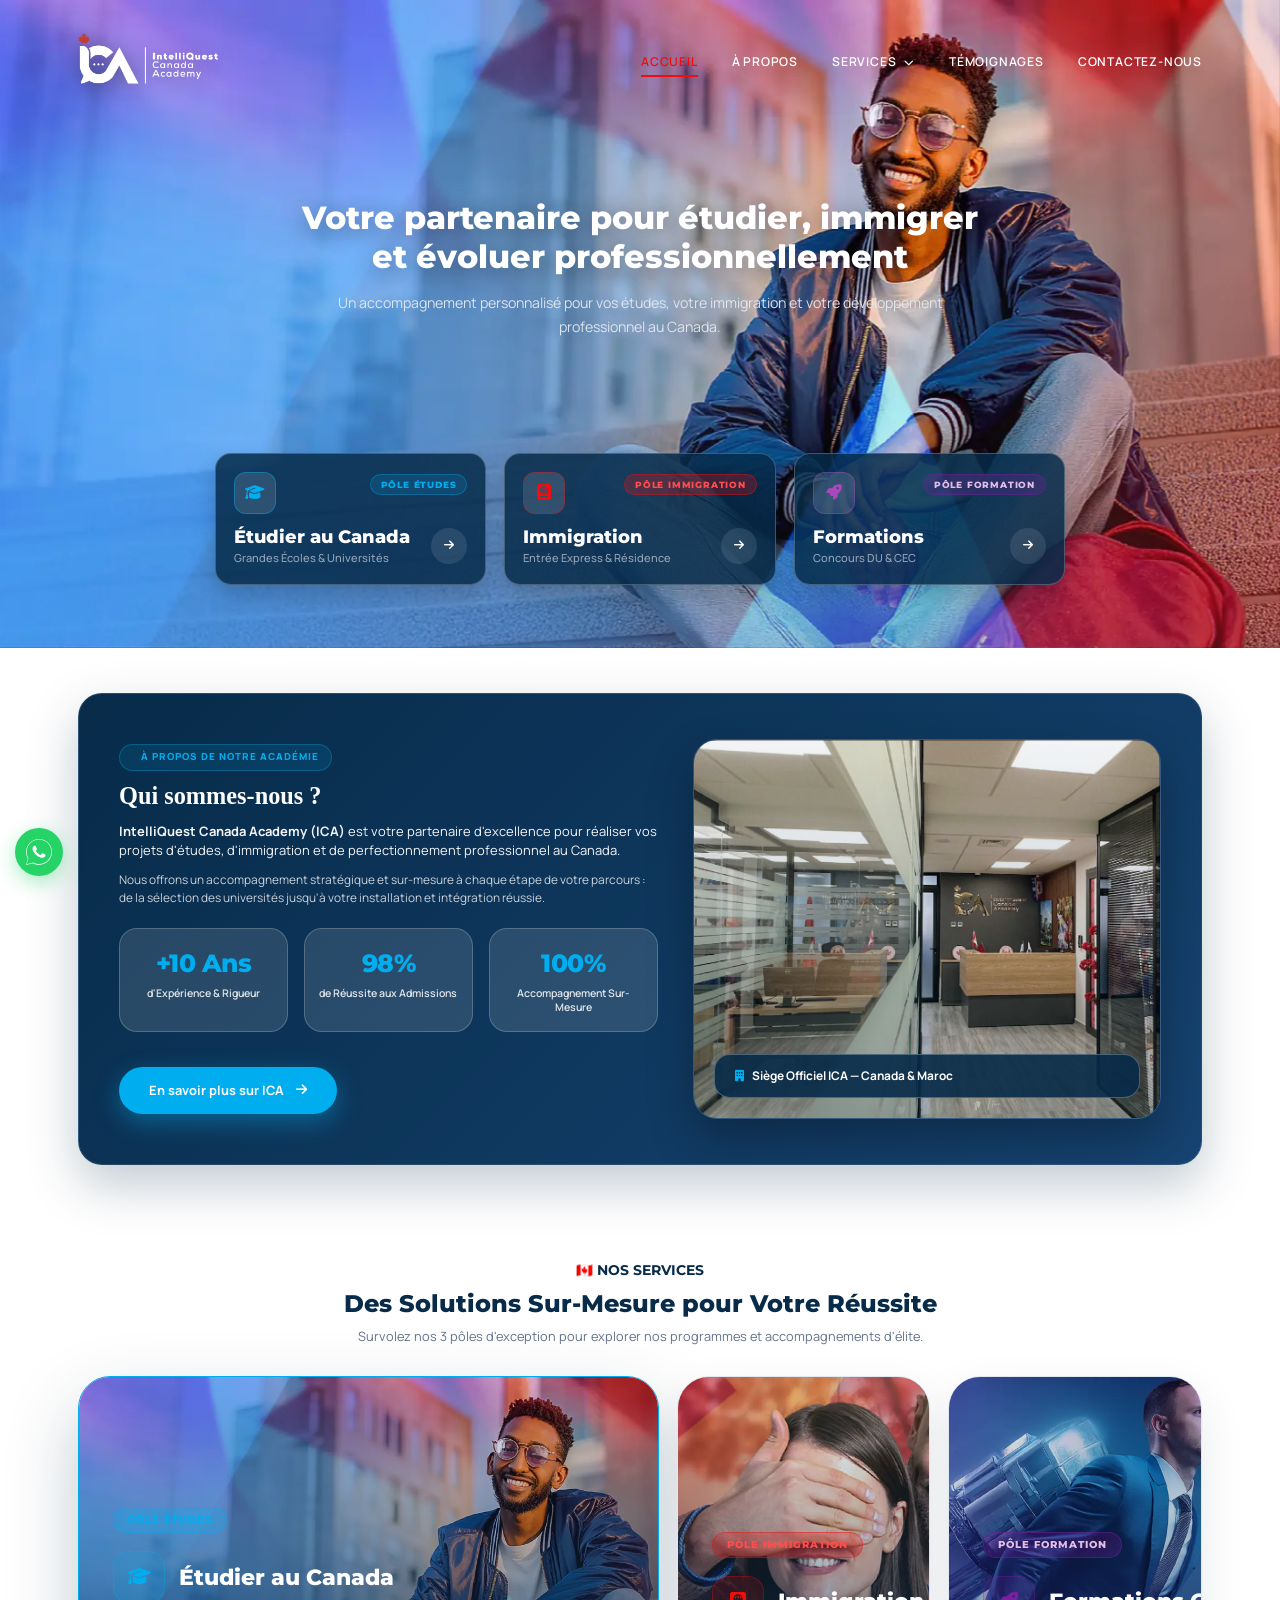
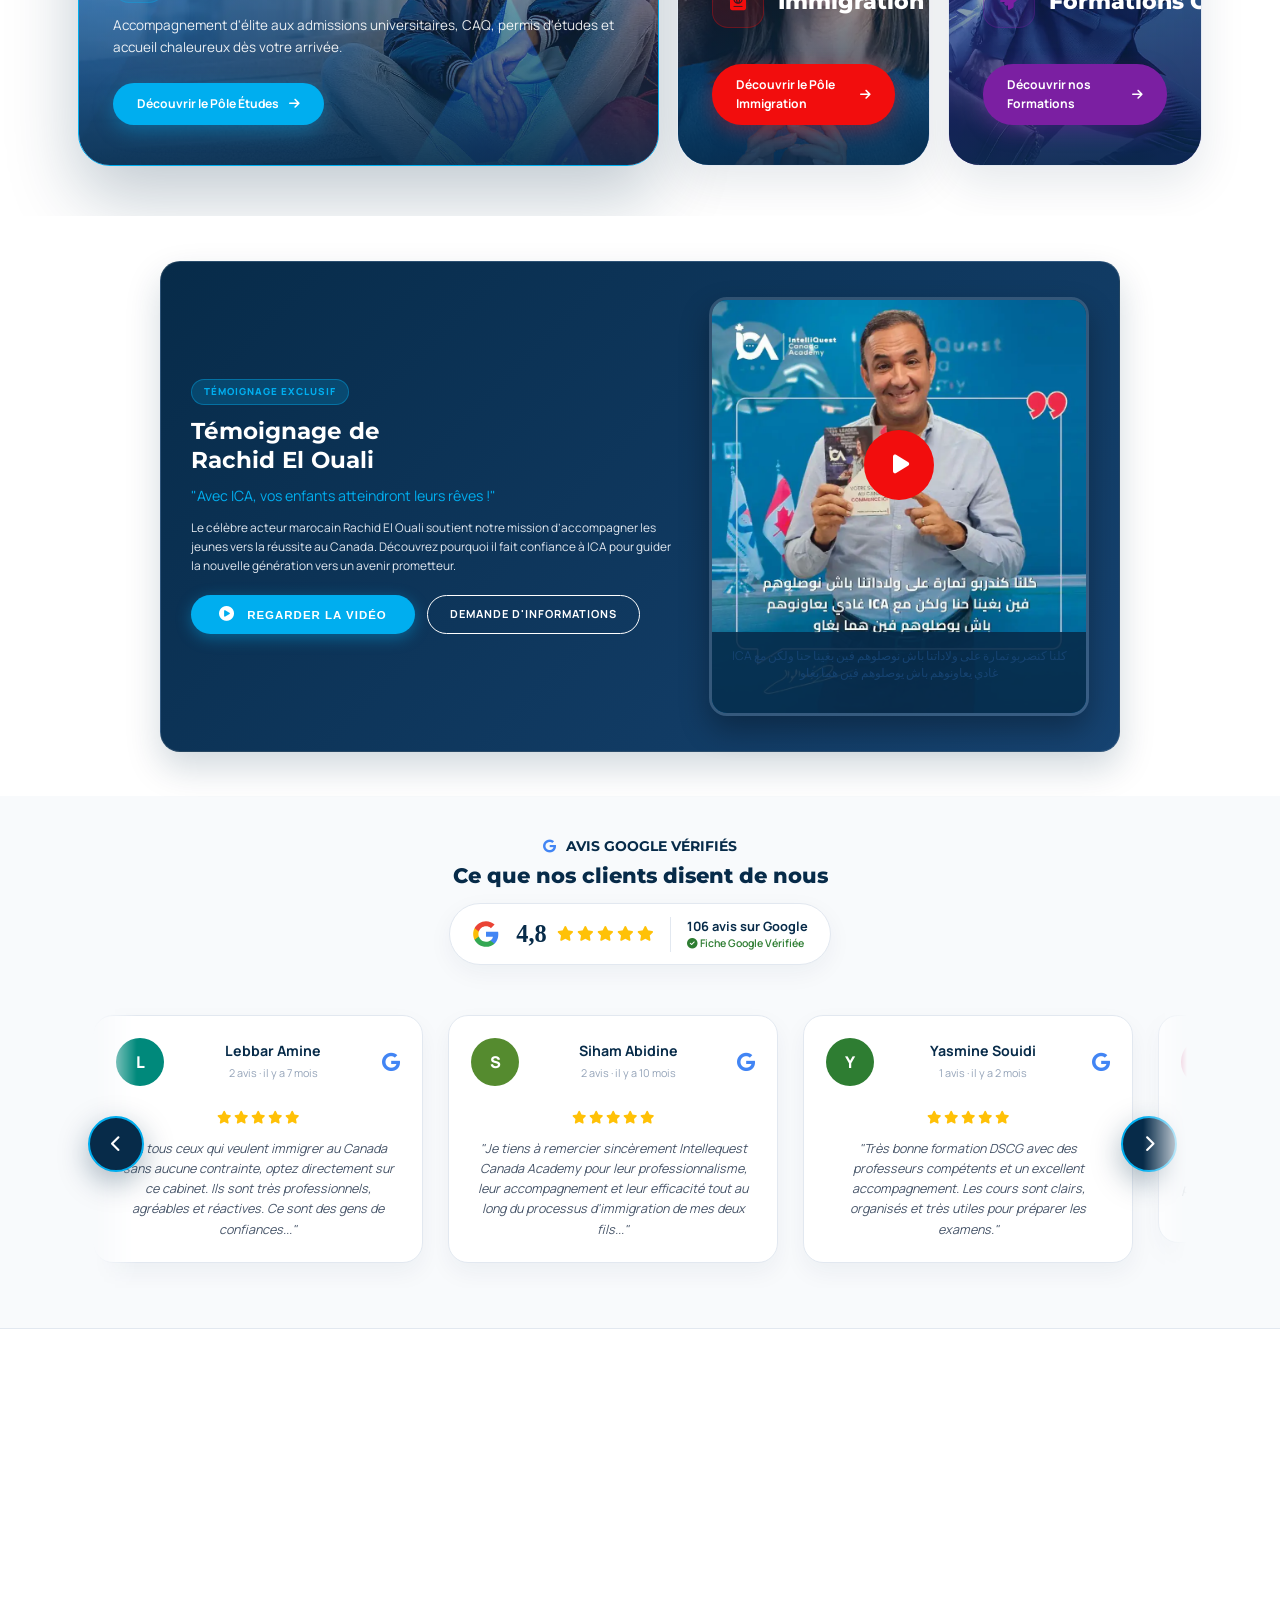
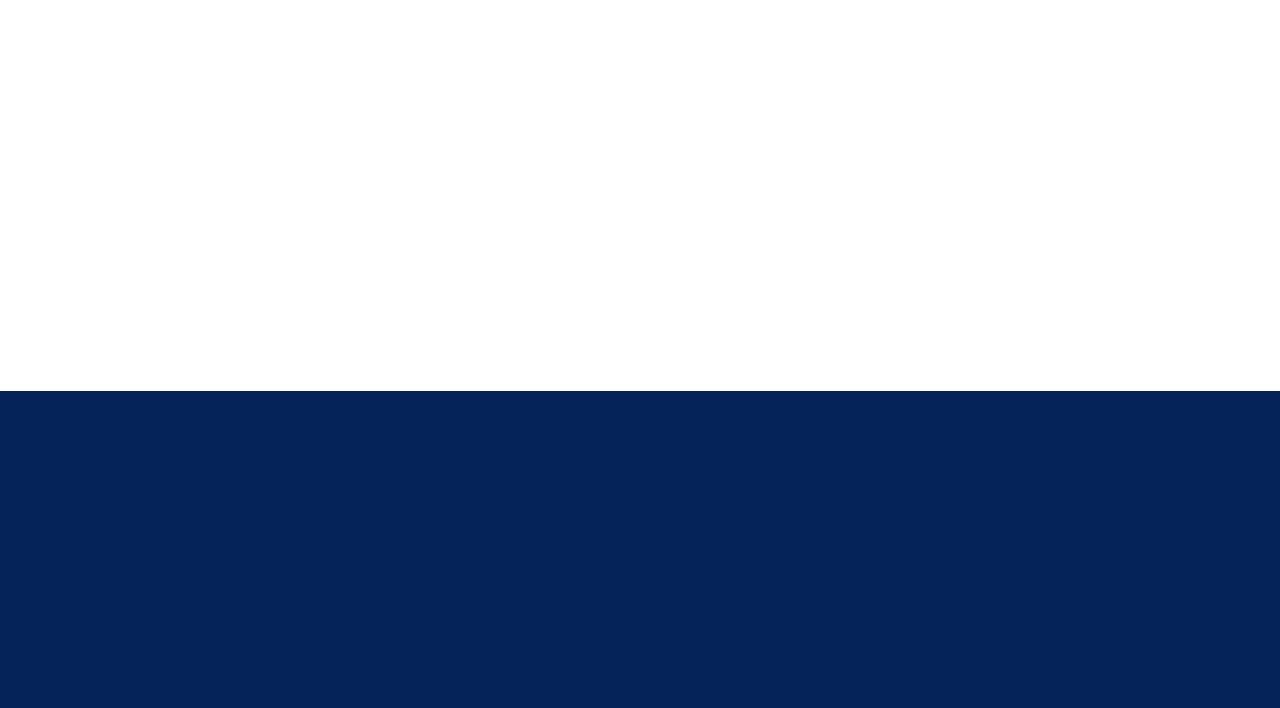
==== commit 823c3552: "Fix Swiper infinite loop & autoplay bug by duplicating slides in 2nd partner swiper to satisfy slide" ====
--- a/index.html
+++ b/index.html
@@ -632,12 +632,17 @@
 
             <div class="swiper partners-swiper" style="margin-top: 25px; padding-bottom: 45px;">
                 <div class="swiper-wrapper">
-                    <div class="swiper-slide"><img src="assets/images/Artboard-24-3-300x190.webp" alt="Allianz" class="partner-pdf-img" width="160" height="80" loading="lazy" decoding="async"></div>
+<div class="swiper-slide"><img src="assets/images/Artboard-24-3-300x190.webp" alt="Allianz" class="partner-pdf-img" width="160" height="80" loading="lazy" decoding="async"></div>
                     <div class="swiper-slide"><img src="assets/images/Artboard-25-3-259x300.webp" alt="TuGo" class="partner-pdf-img" width="160" height="80" loading="lazy" decoding="async"></div>
                     <div class="swiper-slide"><img src="assets/images/Artboard-13-3-300x189.webp" alt="Desjardins Bank" class="partner-pdf-img" width="160" height="80" loading="lazy" decoding="async"></div>
                     <div class="swiper-slide"><img src="assets/images/Artboard-16-3-300x224.webp" alt="Partenaire Financier 4" class="partner-pdf-img" width="160" height="80" loading="lazy" decoding="async"></div>
                     <div class="swiper-slide"><img src="assets/images/Artboard-18-2-300x300.webp" alt="Partenaire Assurance 5" class="partner-pdf-img" width="160" height="80" loading="lazy" decoding="async"></div>
-                </div>
+<div class="swiper-slide"><img src="assets/images/Artboard-24-3-300x190.webp" alt="Allianz" class="partner-pdf-img" width="160" height="80" loading="lazy" decoding="async"></div>
+                    <div class="swiper-slide"><img src="assets/images/Artboard-25-3-259x300.webp" alt="TuGo" class="partner-pdf-img" width="160" height="80" loading="lazy" decoding="async"></div>
+                    <div class="swiper-slide"><img src="assets/images/Artboard-13-3-300x189.webp" alt="Desjardins Bank" class="partner-pdf-img" width="160" height="80" loading="lazy" decoding="async"></div>
+                    <div class="swiper-slide"><img src="assets/images/Artboard-16-3-300x224.webp" alt="Partenaire Financier 4" class="partner-pdf-img" width="160" height="80" loading="lazy" decoding="async"></div>
+                    <div class="swiper-slide"><img src="assets/images/Artboard-18-2-300x300.webp" alt="Partenaire Assurance 5" class="partner-pdf-img" width="160" height="80" loading="lazy" decoding="async"></div>
+</div>
                 <div class="swiper-pagination"></div>
                 <div class="swiper-button-prev"></div>
                 <div class="swiper-button-next"></div>
